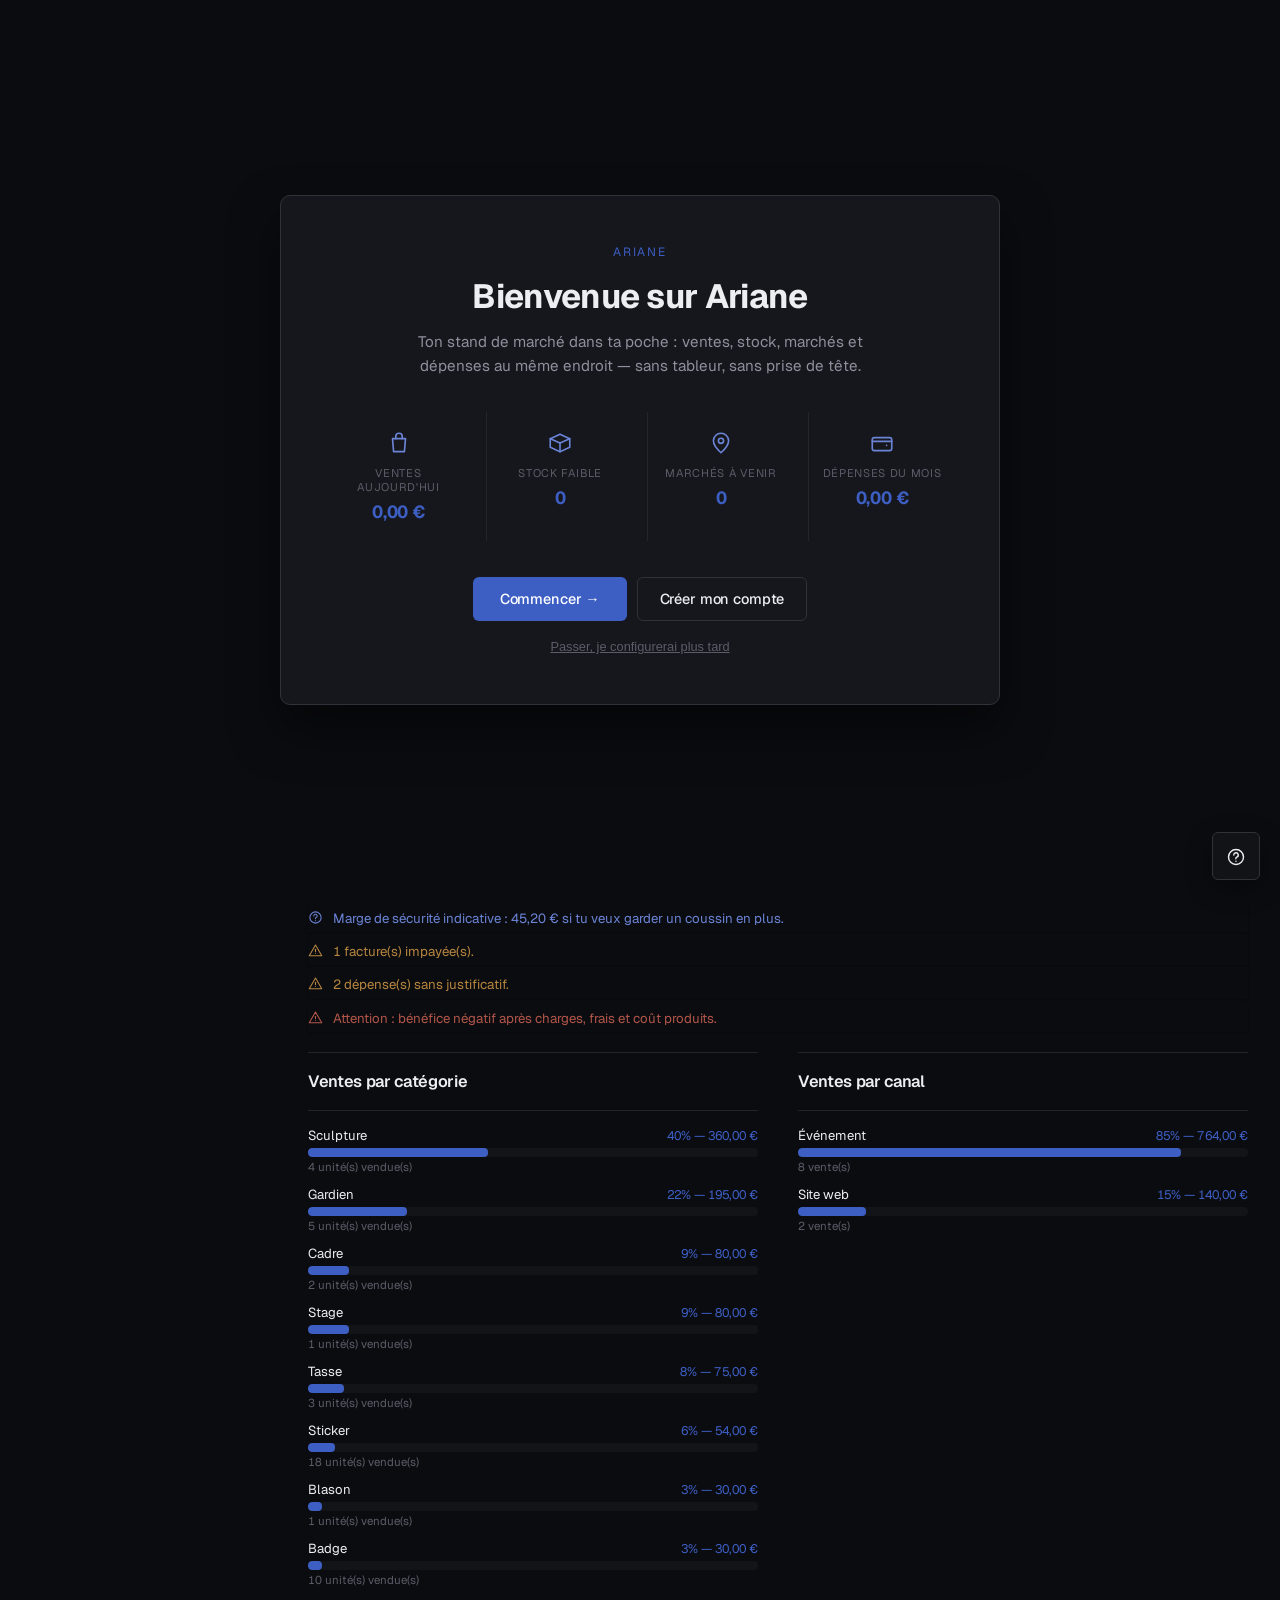
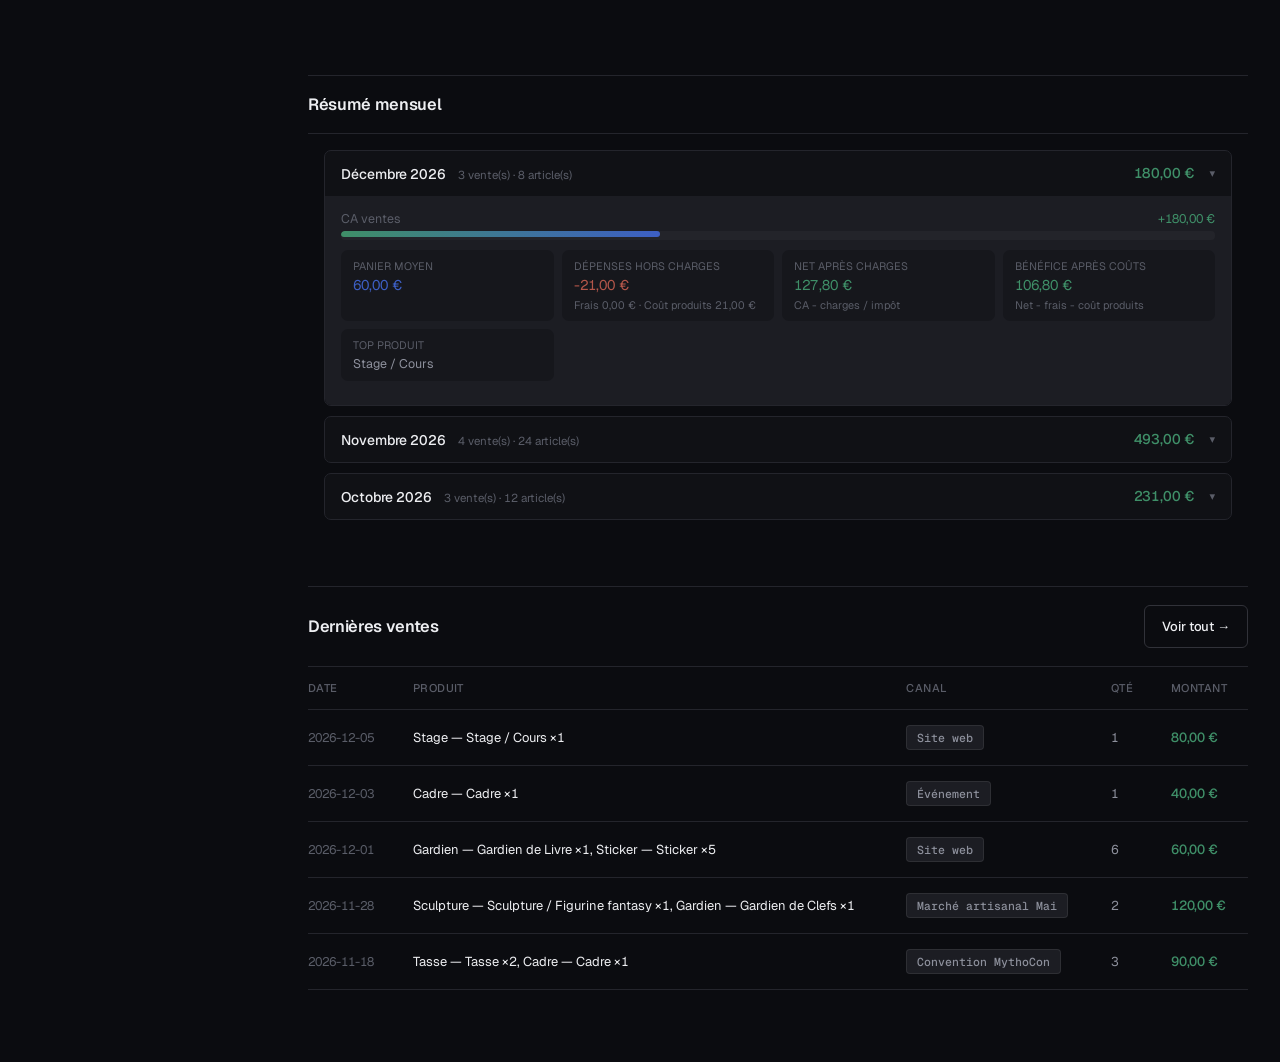
==== index.html @ 3d879577 "Pages légales + polices et Supabase hébergés sur le site (RGPD)" ====
<!DOCTYPE html>
<html lang="fr">
<head>
<meta charset="UTF-8">
<meta name="viewport" content="width=device-width, initial-scale=1.0">
<title>Ariane — Compta & Ventes</title>
<link href="fonts/fonts.css" rel="stylesheet">
<style>
  :root {
    --bg: #0e0f13; --surface: #16171d; --surface2: #1e2028; --border: #2a2c36; --border2: #353845;
    --text: #e8eaf0; --text2: #8b8fa8; --text3: #555870;
    --accent: #4f8cff; --accent-dim: rgba(79,140,255,0.12);
    --accent2: #bfdbfe; --accent2-dim: rgba(191,219,254,0.1);
    --gold: #fbbf24; --gold-dim: rgba(251,191,36,0.12);
    --green: #34d399; --green-dim: rgba(52,211,153,0.12);
    --danger: #f87171; --danger-dim: rgba(248,113,113,0.12);
    --blue: #818cf8; --blue-dim: rgba(129,140,248,0.12);
    --radius: 14px; --radius-sm: 8px;
  }
  *, *::before, *::after { box-sizing: border-box; margin: 0; padding: 0; }
  html { font-size: 15px; }
  body { font-family: 'Geist', sans-serif; background: var(--bg); color: var(--text); min-height: 100vh; display: flex; overflow-x: hidden; }
  /* Sidebar */
  #sidebar { width: 230px; min-height: 100vh; background: var(--surface); border-right: 1px solid var(--border); display: flex; flex-direction: column; position: fixed; top: 0; left: 0; bottom: 0; z-index: 100; }
  .sidebar-logo {
  display: flex;
  flex-direction: column;
  gap: 10px;
  padding-top: 6px;
  padding-bottom: 6px;
}
  .logo-mark { font-family: 'Geist', sans-serif; font-weight: 700; font-size: 1.1rem; color: var(--accent); letter-spacing: -0.01em; display: flex; align-items: center; gap: 8px; }
  .logo-sub { font-size: 0.68rem; color: var(--text3); font-family: 'Geist', sans-serif; margin-top: 3px; }
  .sidebar-nav { padding: 12px 10px; flex: 1; }
  .nav-item { display: flex; align-items: center; gap: 10px; padding: 10px 12px; border-radius: var(--radius-sm); cursor: pointer; color: var(--text2); font-size: 0.87rem; font-weight: 400; transition: all 0.15s; margin-bottom: 2px; user-select: none; }
  .nav-item .nav-icon { font-size: 1rem; min-width: 20px; text-align: center; }
  .nav-item:hover { background: var(--surface2); color: var(--text); }
  .nav-item.active { background: var(--accent-dim); color: var(--accent); font-weight: 500; }
  .sidebar-footer { padding: 14px 10px; border-top: 1px solid var(--border); font-size: 0.7rem; color: var(--text3); font-family: 'Geist', sans-serif; text-align: center; line-height: 1.8; }
  /* Main */
  #main { margin-left: 230px; flex: 1; min-height: 100vh; display: flex; flex-direction: column; }
  .topbar { padding: 16px 28px; border-bottom: 1px solid var(--border); display: flex; align-items: center; justify-content: space-between; background: var(--surface); position: sticky; top: 0; z-index: 50; }
  .topbar-title { font-family: 'Geist', sans-serif; font-weight: 700; font-size: 1.1rem; letter-spacing: -0.01em; }
  .topbar-actions { display: flex; gap: 8px; align-items: center; }
  .btn { display: inline-flex; align-items: center; gap: 6px; padding: 8px 16px; border-radius: var(--radius-sm); font-family: 'Geist', sans-serif; font-size: 0.82rem; font-weight: 500; cursor: pointer; border: none; transition: all 0.15s; }
  .btn-primary { background: var(--accent); color: #1a0a2e; }
  .btn-primary:hover { background: var(--accent2); }
  .btn-secondary { background: var(--surface2); color: var(--text2); border: 1px solid var(--border); }
  .btn-secondary:hover { color: var(--text); border-color: var(--border2); }
  .btn-ghost { background: transparent; color: var(--text2); border: 1px solid var(--border); }
  .btn-ghost:hover { background: var(--surface2); color: var(--text); }
  .btn-danger { background: var(--danger-dim); color: var(--danger); border: 1px solid rgba(248,113,113,0.2); }
  .page-content { padding: 28px; flex: 1; }
  /* KPIs */
  .kpi-grid { display: grid; grid-template-columns: repeat(auto-fit, minmax(190px, 1fr)); gap: 14px; margin-bottom: 24px; }
  .kpi-card { background: var(--surface); border: 1px solid var(--border); border-radius: var(--radius); padding: 20px; position: relative; overflow: hidden; }
  .kpi-card::before { content: ''; position: absolute; top: 0; left: 0; right: 0; height: 2px; }
  .kpi-card.purple::before { background: linear-gradient(90deg, var(--accent), transparent); }
  .kpi-card.gold::before { background: linear-gradient(90deg, var(--gold), transparent); }
  .kpi-card.green::before { background: linear-gradient(90deg, var(--green), transparent); }
  .kpi-card.red::before { background: linear-gradient(90deg, var(--danger), transparent); }
  .kpi-card.blue::before { background: linear-gradient(90deg, var(--blue), transparent); }
  .kpi-label { font-size: 0.72rem; color: var(--text3); text-transform: uppercase; letter-spacing: 0.08em; font-family: 'Geist', sans-serif; margin-bottom: 10px; }
  .kpi-value { font-family: 'Geist', sans-serif; font-weight: 700; font-size: 1.6rem; letter-spacing: -0.02em; line-height: 1; }
  .kpi-value.purple { color: var(--accent); } .kpi-value.gold { color: var(--gold); }
  .kpi-value.green { color: var(--green); } .kpi-value.red { color: var(--danger); } .kpi-value.blue { color: var(--blue); }
  .kpi-sub { font-size: 0.73rem; color: var(--text3); margin-top: 6px; }
  /* Alerts */
  .alert { display: flex; align-items: flex-start; gap: 10px; padding: 11px 15px; border-radius: var(--radius-sm); font-size: 0.83rem; margin-bottom: 6px; border-left: 3px solid; }
  .alert-warn { background: var(--gold-dim); border-color: var(--gold); color: var(--gold); }
  .alert-danger { background: var(--danger-dim); border-color: var(--danger); color: var(--danger); }
  .alert-success { background: var(--green-dim); border-color: var(--green); color: var(--green); }
  .alert-info { background: var(--blue-dim); border-color: var(--blue); color: var(--blue); }
  /* Cards */
  .section-card { background: var(--surface); border: 1px solid var(--border); border-radius: var(--radius); overflow: hidden; margin-bottom: 20px; }
  .section-header { padding: 15px 20px; border-bottom: 1px solid var(--border); display: flex; align-items: center; justify-content: space-between; }
  .section-title { font-family: 'Geist', sans-serif; font-weight: 600; font-size: 0.93rem; }
  /* Tables */
  table { width: 100%; border-collapse: collapse; }
  th { padding: 9px 14px; text-align: left; font-size: 0.7rem; font-family: 'Geist', sans-serif; font-weight: 500; color: var(--text3); text-transform: uppercase; letter-spacing: 0.08em; border-bottom: 1px solid var(--border); background: var(--surface2); }
  td { padding: 10px 14px; font-size: 0.83rem; border-bottom: 1px solid var(--border); color: var(--text2); vertical-align: middle; }
  tr:last-child td { border-bottom: none; }
  tr:hover td { background: rgba(255,255,255,0.015); }
  .tag { display: inline-block; padding: 2px 9px; border-radius: 20px; font-size: 0.7rem; font-weight: 500; font-family: 'Geist', sans-serif; }
  .tag-recette { background: var(--green-dim); color: var(--green); }
  .tag-depense { background: var(--danger-dim); color: var(--danger); }
  .tag-perso { background: rgba(255,255,255,0.06); color: var(--text3); }
  .tag-classer { background: var(--gold-dim); color: var(--gold); }
  .tag-payee { background: var(--green-dim); color: var(--green); }
  .tag-impayee { background: var(--gold-dim); color: var(--gold); }
  .tag-retard { background: var(--danger-dim); color: var(--danger); }
  .amount-pos { color: var(--green); font-family: 'Geist', sans-serif; font-weight: 500; }
  .amount-neg { color: var(--danger); font-family: 'Geist', sans-serif; font-weight: 500; }
  .amount-neutral { color: var(--text2); font-family: 'Geist', sans-serif; }
  /* Modal */
  .modal-overlay { display: none; position: fixed; inset: 0; z-index: 200; background: rgba(0,0,0,0.75); backdrop-filter: blur(4px); align-items: center; justify-content: center; }
  .modal-overlay.open { display: flex; }
  .modal { background: var(--surface); border: 1px solid var(--border2); border-radius: var(--radius); padding: 26px; width: 520px; max-width: 95vw; max-height: 92vh; overflow-y: auto; box-shadow: 0 24px 80px rgba(0,0,0,0.6); }
  .modal-title { font-family: 'Geist', sans-serif; font-weight: 700; font-size: 1.05rem; margin-bottom: 20px; }
  .form-row { margin-bottom: 13px; }
  .form-label { display: block; font-size: 0.75rem; color: var(--text3); font-family: 'Geist', sans-serif; text-transform: uppercase; letter-spacing: 0.06em; margin-bottom: 5px; }
  .form-input, .form-select, .form-textarea { width: 100%; background: var(--surface2); border: 1px solid var(--border); border-radius: var(--radius-sm); color: var(--text); padding: 9px 12px; font-family: 'Geist', sans-serif; font-size: 0.87rem; outline: none; transition: border-color 0.15s; }
  .form-input:focus, .form-select:focus, .form-textarea:focus { border-color: var(--accent); }
  .form-select option { background: var(--surface2); }
  .form-row-grid { display: grid; grid-template-columns: 1fr 1fr; gap: 12px; }
  .form-row-grid3 { display: grid; grid-template-columns: 1fr 1fr 1fr; gap: 10px; }
  .modal-actions { display: flex; gap: 10px; justify-content: flex-end; margin-top: 20px; }
  .toggle-row { display: flex; align-items: center; gap: 10px; }
  input[type="checkbox"] { width: 16px; height: 16px; accent-color: var(--accent); }
  .empty-state { padding: 40px; text-align: center; color: var(--text3); font-size: 0.87rem; }
  .empty-icon { font-size: 2rem; margin-bottom: 10px; opacity: 0.4; }
  input[type="range"] { width: 100%; accent-color: var(--accent); margin-top: 4px; }
  .range-display { font-family: 'Geist', sans-serif; font-size: 1.05rem; color: var(--accent); font-weight: 500; }
  .export-grid { display: grid; grid-template-columns: repeat(auto-fit, minmax(220px, 1fr)); gap: 14px; }
  .export-card { background: var(--surface); border: 1px solid var(--border); border-radius: var(--radius); padding: 22px; text-align: center; cursor: pointer; transition: all 0.2s; }
  .export-card:hover { border-color: var(--accent); background: var(--accent-dim); }
  .export-icon { font-size: 2rem; margin-bottom: 10px; }
  .export-title { font-family: 'Geist', sans-serif; font-weight: 700; font-size: 0.92rem; margin-bottom: 5px; }
  .export-desc { font-size: 0.78rem; color: var(--text3); line-height: 1.5; }
  ::-webkit-scrollbar { width: 6px; }
  ::-webkit-scrollbar-track { background: transparent; }
  ::-webkit-scrollbar-thumb { background: var(--border2); border-radius: 3px; }
  .action-btn { background: none; border: none; cursor: pointer; color: var(--text3); font-size: 0.83rem; padding: 6px; border-radius: 8px; transition: all 0.1s; display: inline-flex; align-items: center; justify-content: center; min-width: 30px; min-height: 30px; }
  .action-btn:hover { background: var(--surface2); color: var(--text); }
  /* Icônes SVG (sprite en haut du <body>) : traits fins, couleur héritée. */
  .icon { width: 18px; height: 18px; fill: none; stroke: currentColor; stroke-width: 1.7; stroke-linecap: round; stroke-linejoin: round; flex-shrink: 0; vertical-align: -4px; }
  .icon-sm { width: 15px; height: 15px; vertical-align: -3px; }
  .page { display: none; } .page.active { display: block; }
  .filter-bar { display: flex; gap: 8px; flex-wrap: wrap; margin-bottom: 16px; align-items: center; }
  .filter-bar .form-input, .filter-bar .form-select { width: auto; font-size: 0.81rem; padding: 7px 10px; }
  .badge { display: inline-flex; align-items: center; justify-content: center; width: 18px; height: 18px; background: var(--danger); color: white; border-radius: 50%; font-size: 0.63rem; font-weight: 500; font-family: 'Geist', sans-serif; margin-left: 5px; }
  /* Progress bar */
  .prog-bar-bg { background: var(--surface2); border-radius: 4px; height: 8px; overflow: hidden; }
  .prog-bar { height: 8px; border-radius: 4px; background: linear-gradient(90deg, var(--accent), var(--accent2)); transition: width 0.4s; }
  /* Stats grid */
  .stats-2col { display: grid; grid-template-columns: 1fr 1fr; gap: 16px; margin-bottom: 20px; }
  .stat-row { display: flex; justify-content: space-between; align-items: center; padding: 9px 0; border-bottom: 1px solid var(--border); }
  .stat-row:last-child { border-bottom: none; }
  .stat-label { font-size: 0.83rem; color: var(--text2); }
  .stat-val { font-family: 'Geist', sans-serif; font-size: 0.83rem; color: var(--accent); font-weight: 500; }
  /* Channel tag */
  .tag-evenement { background: rgba(79,140,255,0.15); color: var(--accent); }
  .tag-marche { background: rgba(79,140,255,0.15); color: var(--accent); }
  .tag-site { background: rgba(52,211,153,0.15); color: var(--green); }
  .tag-convention { background: rgba(251,191,36,0.15); color: var(--gold); }
  .tag-instagram { background: rgba(191,219,254,0.15); color: var(--accent2); }
  .tag-autre-canal { background: rgba(129,140,248,0.15); color: var(--blue); }
  /* Marché detail */
  .marche-card { background: var(--surface); border: 1px solid var(--border); border-radius: var(--radius); padding: 16px; margin-bottom: 12px; cursor: pointer; transition: border-color 0.15s; }
  .marche-card:hover { border-color: var(--accent); }
  .marche-header { display: flex; justify-content: space-between; align-items: center; margin-bottom: 8px; }
  .marche-name { font-family: 'Geist', sans-serif; font-weight: 600; font-size: 0.95rem; }
  .marche-meta { font-size: 0.75rem; color: var(--text3); font-family: 'Geist', sans-serif; }
  .drop-zone { border: 2px dashed var(--border2); border-radius: var(--radius); padding: 32px; text-align: center; color: var(--text3); cursor: pointer; transition: all 0.2s; }
  .drop-zone:hover { border-color: var(--accent); color: var(--accent); }
  .params-grid { display: grid; grid-template-columns: 1fr 1fr; gap: 18px; }
  .param-card { background: var(--surface); border: 1px solid var(--border); border-radius: var(--radius); padding: 18px; }
  .param-title { font-family: 'Geist', sans-serif; font-weight: 600; font-size: 0.88rem; margin-bottom: 13px; }
  .divider { font-family: 'Geist', sans-serif; font-weight: 700; font-size: 0.78rem; color: var(--text3); text-transform: uppercase; letter-spacing: 0.1em; padding: 10px 0 6px; border-bottom: 1px solid var(--border); margin-bottom: 12px; }
  /* Vente item in modal */
  .vente-item { display: grid; grid-template-columns: 1fr 1fr 72px 90px 28px; gap: 8px; align-items: center; margin-bottom: 8px; }
  /* Ligne issue d'un scan OCR dont le produit n'a pas été reconnu : reste
     visuellement signalée tant qu'un produit n'a pas été choisi à la main. */
  .vente-item-ocr-unmatched { border: 1px solid var(--gold-dim); border-radius: 10px; padding: 6px; margin-left: -6px; margin-right: -6px; }
  .vente-list { margin-bottom: 10px; }

  /* Stock */
  .tag-stock-ok { background: var(--green-dim); color: var(--green); }
  .tag-stock-bas { background: var(--gold-dim); color: var(--gold); }
  .tag-stock-rupture { background: var(--danger-dim); color: var(--danger); }
  .tag-stock-off { background: rgba(255,255,255,0.06); color: var(--text3); }
  .stock-low td { background: rgba(251,191,36,0.035); }
  .stock-zero td { background: rgba(248,113,113,0.045); }

/* =========================================================
   AMÉLIORATION 10X — esthétique + accessibilité + responsive
   Surcharge CSS uniquement : ne casse pas les fonctions JS.
   ========================================================= */

:root {
  --bg: #060a16;
  --surface: rgba(14, 20, 38, 0.94);
  --surface2: rgba(19, 27, 50, 0.96);
  --surface3: rgba(255,255,255,0.045);
  --border: rgba(255,255,255,0.09);
  --border2: rgba(255,255,255,0.17);
  --text: #f8fafc;
  --text2: #b7c0d4;
  --text3: #7f8aa3;
  --accent: #4f8cff;
  --accent-dim: rgba(79,140,255,0.16);
  --accent2: #60a5fa;
  --accent2-dim: rgba(96,165,250,0.12);
  --gold: #fbbf24;
  --gold-dim: rgba(251,191,36,0.13);
  --green: #10b981;
  --green-dim: rgba(16,185,129,0.14);
  --danger: #f43f5e;
  --danger-dim: rgba(244,63,94,0.14);
  --blue: #3b82f6;
  --blue-dim: rgba(59,130,246,0.14);
  --radius: 18px;
  --radius-sm: 12px;
}

*:focus-visible {
  outline: 3px solid rgba(79,140,255,.55);
  outline-offset: 2px;
}

html {
  font-size: 16px;
}

body {
  background:
    radial-gradient(circle at top left, rgba(79,140,255,.24), transparent 38%),
    radial-gradient(circle at 80% 5%, rgba(96,165,250,.14), transparent 30%),
    radial-gradient(circle at 45% 0%, rgba(59,130,246,.16), transparent 34%),
    linear-gradient(180deg, #060a16 0%, #0a1428 100%);
  color: var(--text);
  -webkit-font-smoothing: antialiased;
}

/* Sidebar */
#sidebar {
  width: 276px;
  background: rgba(8,14,28,.88);
  backdrop-filter: blur(22px);
  border-right: 1px solid var(--border);
  box-shadow: 20px 0 55px rgba(0,0,0,.25);
}

.sidebar-logo {
  padding: 26px 22px 20px;
}

.logo-mark {
  font-size: 1.35rem;
  color: var(--text);
  letter-spacing: -.035em;
}

.logo-sub {
  color: var(--text3);
  font-size: .74rem;
  line-height: 1.45;
}

.sidebar-nav {
  padding: 14px 12px;
}

.nav-item {
  min-height: 46px;
  padding: 12px 14px;
  margin-bottom: 6px;
  border-radius: 14px;
  border: 1px solid transparent;
  font-size: .92rem;
  color: #a8b2c8;
  transition: transform .15s ease, background .15s ease, border-color .15s ease, color .15s ease;
}

.nav-item:hover {
  transform: translateX(2px);
  background: rgba(255,255,255,.055);
  border-color: rgba(255,255,255,.07);
  color: var(--text);
}

.nav-item.active {
  position: relative;
  color: #e9d5ff;
  background:
    linear-gradient(90deg, rgba(79,140,255,.22), rgba(139,92,246,.08)),
    rgba(255,255,255,.035);
  border-color: rgba(79,140,255,.25);
  box-shadow: 0 8px 20px rgba(79,140,255,.14);
}

.nav-item.active::before {
  content: '';
  position: absolute;
  left: -10px;
  top: 50%;
  transform: translateY(-50%);
  width: 4px;
  height: 20px;
  border-radius: 4px;
  background: linear-gradient(180deg, var(--accent), #8b5cf6);
  box-shadow: 0 0 12px rgba(79,140,255,.6);
}

.sidebar-footer {
  padding: 18px 16px;
  color: var(--text3);
  background: rgba(255,255,255,.018);
}

/* Main */
#main {
  margin-left: 276px;
}

.topbar {
  min-height: 78px;
  padding: 16px 32px;
  background: rgba(8,10,16,.76);
  backdrop-filter: blur(22px);
  border-bottom: 1px solid var(--border);
}

.topbar-title {
  font-size: 1.34rem;
  letter-spacing: -.035em;
  line-height: 1.1;
}

.topbar-actions {
  gap: 10px;
}

/* Boutons */
.btn {
  min-height: 43px;
  padding: 10px 17px;
  border-radius: 13px;
  font-weight: 700;
  letter-spacing: -.01em;
  box-shadow: 0 12px 28px rgba(0,0,0,.16);
}

.btn-primary {
  background: linear-gradient(135deg, #93c5fd 0%, #4f8cff 45%, #60a5fa 100%);
  color: #12091e;
  border: 1px solid rgba(255,255,255,.24);
}

.btn-primary {
  box-shadow: 0 12px 28px rgba(79,140,255,.24), inset 0 1px 0 rgba(255,255,255,.35);
}

.btn-primary:hover {
  transform: translateY(-1px);
  box-shadow: 0 18px 40px rgba(79,140,255,.34), inset 0 1px 0 rgba(255,255,255,.4);
}

.btn-secondary, .btn-ghost {
  background: rgba(255,255,255,.055);
  color: var(--text);
  border: 1px solid var(--border);
}

.btn-secondary:hover, .btn-ghost:hover {
  background: rgba(255,255,255,.085);
  border-color: var(--border2);
}

/* Layout */
.page-content {
  padding: 32px;
  max-width: 1520px;
  width: 100%;
  margin: 0 auto;
}

/* Hero dashboard ajouté */
.dashboard-hero {
  display: grid;
  grid-template-columns: minmax(0,1.45fr) minmax(320px,.85fr);
  gap: 18px;
  margin-bottom: 22px;
}

.hero-panel {
  position: relative;
  overflow: hidden;
  padding: 28px;
  border-radius: 24px;
  border: 1px solid rgba(79,140,255,.22);
  background:
    radial-gradient(circle at 0% 0%, rgba(79,140,255,.28), transparent 36%),
    radial-gradient(circle at 85% 15%, rgba(249,115,22,.12), transparent 28%),
    linear-gradient(135deg, rgba(24,26,42,.94), rgba(13,16,26,.92));
  box-shadow: 0 18px 55px rgba(0,0,0,.24);
}

.hero-kicker {
  color: #93c5fd;
  font-family: 'Geist', sans-serif;
  text-transform: uppercase;
  letter-spacing: .12em;
  font-size: .72rem;
  margin-bottom: 11px;
}

.hero-title {
  font-family: 'Geist', sans-serif;
  font-size: clamp(1.45rem, 2vw, 2.2rem);
  line-height: 1.15;
  font-weight: 700;
  letter-spacing: -.02em;
  margin-bottom: 12px;
}

.hero-text {
  color: var(--text2);
  line-height: 1.65;
  max-width: 70ch;
  font-size: .94rem;
}

.hero-actions {
  display: flex;
  gap: 10px;
  flex-wrap: wrap;
  margin-top: 20px;
}

.hero-mini-grid {
  display: grid;
  grid-template-columns: repeat(3,minmax(0,1fr));
  gap: 10px;
  margin-top: 20px;
}

.hero-mini-card,
.hero-side-item {
  background: rgba(255,255,255,.055);
  border: 1px solid rgba(255,255,255,.08);
  border-radius: 16px;
  padding: 14px;
}

.hero-mini-label {
  font-family: 'Geist', sans-serif;
  text-transform: uppercase;
  letter-spacing: .08em;
  color: var(--text3);
  font-size: .66rem;
  margin-bottom: 6px;
}

.hero-mini-value {
  font-family: 'Geist', sans-serif;
  font-weight: 700;
  font-size: 1.15rem;
}

.hero-side-list {
  display: grid;
  gap: 12px;
}

.hero-side-item strong {
  display: block;
  font-size: .9rem;
  margin-bottom: 6px;
}

.hero-side-item span {
  color: var(--text2);
  line-height: 1.55;
  font-size: .84rem;
}

/* Cartes */
.kpi-grid {
  grid-template-columns: repeat(auto-fit, minmax(230px, 1fr));
  gap: 16px;
  margin-bottom: 24px;
}

.kpi-card,
.section-card,
.param-card,
.export-card,
.marche-card {
  background: linear-gradient(180deg, rgba(21,24,36,.94), rgba(16,18,28,.94));
  border: 1px solid var(--border);
  border-radius: 20px;
  box-shadow: 0 14px 32px rgba(0,0,0,.18);
}

.kpi-card {
  padding: 22px;
  background: linear-gradient(165deg, rgba(255,255,255,.05), rgba(255,255,255,0) 40%), linear-gradient(180deg, rgba(26,29,42,.98), rgba(17,19,29,.98));
  border-color: rgba(255,255,255,.09);
  box-shadow: inset 0 1px 0 rgba(255,255,255,.05), 0 16px 40px rgba(0,0,0,.32);
  transition: transform .18s ease, border-color .18s ease, box-shadow .18s ease;
}

.kpi-card:hover {
  transform: translateY(-3px);
  border-color: rgba(255,255,255,.16);
  box-shadow: inset 0 1px 0 rgba(255,255,255,.07), 0 24px 56px rgba(0,0,0,.4);
}

.kpi-card::before {
  height: 4px;
}

.kpi-label {
  font-family: 'Geist', sans-serif;
  color: var(--text3);
  letter-spacing: .1em;
  font-size: .72rem;
}

.kpi-value {
  font-size: clamp(1.55rem, 2vw, 2rem);
  letter-spacing: -.035em;
}

.kpi-sub {
  color: var(--text3);
  line-height: 1.45;
}

.section-card {
  margin-bottom: 22px;
  overflow: hidden;
  background: linear-gradient(180deg, rgba(26,29,42,.96), rgba(17,19,29,.96));
  border-color: rgba(255,255,255,.08);
  box-shadow: inset 0 1px 0 rgba(255,255,255,.04), 0 16px 40px rgba(0,0,0,.3);
  transition: box-shadow .18s ease, border-color .18s ease, transform .18s ease;
}
.section-card:hover {
  border-color: rgba(255,255,255,.14);
  box-shadow: inset 0 1px 0 rgba(255,255,255,.06), 0 22px 50px rgba(0,0,0,.36);
}

.section-header {
  padding: 18px 22px;
  background: rgba(255,255,255,.02);
  gap: 14px;
  flex-wrap: wrap;
}

.section-title {
  font-size: 1.02rem;
  letter-spacing: -.018em;
}

.stats-2col {
  gap: 18px;
}

/* Formulaires */
.filter-bar {
  padding: 14px;
  background: rgba(255,255,255,.035);
  border: 1px solid var(--border);
  border-radius: 18px;
  margin-bottom: 18px;
  gap: 10px;
}

.form-input, .form-select, .form-textarea {
  min-height: 44px;
  border-radius: 13px;
  background: rgba(255,255,255,.055);
  border-color: var(--border);
  color: var(--text);
}

.form-input:focus, .form-select:focus, .form-textarea:focus {
  box-shadow: 0 0 0 4px rgba(79,140,255,.12);
  border-color: rgba(79,140,255,.55);
}

.form-label {
  color: var(--text3);
  letter-spacing: .085em;
}

/* Tables */
.table-scroll {
  overflow-x: auto;
  width: 100%;
  -webkit-overflow-scrolling: touch;
}

.table-scroll table {
  min-width: 860px;
}

table {
  border-collapse: separate;
  border-spacing: 0;
}

th {
  padding: 14px 18px;
  color: var(--text3);
  background: rgba(255,255,255,.025);
  border-bottom: 1px solid var(--border);
}

td {
  padding: 15px 18px;
  border-bottom: 1px solid rgba(255,255,255,.055);
}

tbody tr:hover td {
  background: rgba(255,255,255,.026);
}

.tag {
  padding: 4px 10px;
  font-size: .68rem;
  border: 1px solid rgba(255,255,255,.08);
}

/* Alertes */
.alert {
  border-left: 0;
  border: 1px solid rgba(255,255,255,.08);
  border-radius: 15px;
  padding: 13px 16px;
  line-height: 1.45;
  align-items: flex-start;
}

.alert-info { color: #bfdbfe; }
.alert-warn { color: #fde68a; }
.alert-danger { color: #fecdd3; }
.alert-success { color: #bbf7d0; }

/* Modal */
.modal-overlay {
  backdrop-filter: blur(10px);
}

.modal {
  border-radius: 24px;
  background: linear-gradient(180deg, rgba(24,27,39,.99), rgba(16,18,28,.99));
  border: 1px solid var(--border2);
  box-shadow: 0 35px 100px rgba(0,0,0,.55);
}

.modal-title {
  font-size: 1.15rem;
  letter-spacing: -.02em;
}

/* Exports / événements */
.export-grid {
  gap: 16px;
}

.export-card {
  padding: 26px;
  text-align: left;
  transition: transform .18s ease, border-color .18s ease, background .18s ease;
}

.export-card:hover,
.marche-card:hover {
  transform: translateY(-3px);
  border-color: rgba(79,140,255,.35);
}

.export-icon {
  width: 48px;
  height: 48px;
  display: grid;
  place-items: center;
  border-radius: 16px;
  background: rgba(79,140,255,.14);
  margin-bottom: 14px;
}

.prog-bar-bg {
  height: 9px;
  background: rgba(255,255,255,.07);
}

.prog-bar {
  height: 9px;
  background: linear-gradient(90deg, #4f8cff, #60a5fa);
}

/* Overlay menu mobile */
#sidebar-overlay {
  display: none;
  position: fixed;
  inset: 0;
  z-index: 95;
  background: rgba(2,6,14,.64);
  backdrop-filter: blur(3px);
}

body.sidebar-open #sidebar-overlay {
  display: block;
}

/* Mobile */
@media (max-width: 1180px) {
  .dashboard-hero {
    grid-template-columns: 1fr;
  }
}

@media (max-width: 1024px) {
  #sidebar {
    transform: translateX(-100%);
    transition: transform .24s ease;
    z-index: 110;
  }

  body.sidebar-open #sidebar {
    transform: translateX(0);
  }

  #main {
    margin-left: 0;
  }

  .mobile-menu-btn {
    display: inline-grid;
    place-items: center;
  }

  .page-content {
    padding: 22px 16px 30px;
  }

  .stats-2col,
  .params-grid {
    grid-template-columns: 1fr;
  }
}

@media (max-width: 760px) {
  .topbar {
    padding: 14px 16px;
    align-items: flex-start;
    gap: 12px;
  }

  .topbar-actions {
    justify-content: flex-end;
  }

  .topbar-title {
    font-size: 1.12rem;
  }

  .dashboard-hero {
    gap: 14px;
  }

  .hero-panel {
    padding: 20px;
  }

  .hero-actions .btn {
    width: 100%;
  }

  .hero-mini-grid {
    grid-template-columns: 1fr;
  }

  .kpi-grid {
    grid-template-columns: 1fr;
  }

  .form-row-grid,
  .form-row-grid3 {
    grid-template-columns: 1fr;
  }

  .filter-bar .form-input,
  .filter-bar .form-select {
    width: 100%;
  }

  .section-header {
    align-items: flex-start;
  }
}


/* =========================================================
   CORRECTION PRÉCISE — titre + chiffres + alignement
   Objectif : garder le titre visible et uniformiser les KPI.
   ========================================================= */

/* Titre du hero : pas étiré, pas coupé */
.hero-panel {
  overflow: visible !important;
}

.hero-title {
  font-family: 'Geist', sans-serif !important;
  font-weight: 700 !important;
  font-size: 2.15rem !important;
  line-height: 1.22 !important;
  letter-spacing: -0.045em !important;
  max-width: 760px !important;
  width: 100% !important;
  padding-bottom: 0.18em !important;
  margin-bottom: 12px !important;
  overflow: visible !important;
  text-wrap: balance;
}

/* Texte sous le titre */
.hero-text {
  max-width: 720px !important;
  line-height: 1.65 !important;
}

/* Cartes KPI : hauteur + alignement homogènes */
.kpi-grid {
  grid-template-columns: repeat(auto-fit, minmax(218px, 1fr)) !important;
  align-items: stretch !important;
}

.kpi-card {
  min-width: 0 !important;
  min-height: 124px !important;
  display: flex !important;
  flex-direction: column !important;
  justify-content: space-between !important;
}

/* Tous les chiffres principaux ont exactement la même taille */
.kpi-card .kpi-value,
.kpi-value.purple,
.kpi-value.gold,
.kpi-value.green,
.kpi-value.red,
.kpi-value.blue {
  font-family: 'Geist', sans-serif !important;
  font-size: 1.82rem !important;
  line-height: 1.08 !important;
  font-weight: 500 !important;
  letter-spacing: -0.01em !important;
  white-space: nowrap !important;
  font-variant-numeric: tabular-nums !important;
  font-feature-settings: "tnum" 1, "lnum" 1 !important;
  max-width: 100% !important;
  overflow: visible !important;
}

/* Les petits chiffres du hero aussi restent réguliers */
.hero-mini-value {
  font-family: 'Geist', sans-serif !important;
  font-size: 1.16rem !important;
  line-height: 1.1 !important;
  font-weight: 500 !important;
  letter-spacing: -0.01em !important;
  white-space: nowrap !important;
  font-variant-numeric: tabular-nums !important;
}

/* Libellés plus propres */
.kpi-label {
  min-height: 1.1rem !important;
  line-height: 1.15 !important;
}

.kpi-sub {
  min-height: 2.2em !important;
  line-height: 1.35 !important;
}

/* Responsive propre */
@media (max-width: 1250px) {
  .hero-title {
    font-size: 1.95rem !important;
    max-width: 680px !important;
  }

  .kpi-card .kpi-value,
  .kpi-value.purple,
  .kpi-value.gold,
  .kpi-value.green,
  .kpi-value.red,
  .kpi-value.blue {
    font-size: 1.66rem !important;
  }
}

@media (max-width: 900px) {
  .hero-title {
    font-size: 1.65rem !important;
    line-height: 1.22 !important;
    max-width: 100% !important;
  }

  .kpi-card .kpi-value,
  .kpi-value.purple,
  .kpi-value.gold,
  .kpi-value.green,
  .kpi-value.red,
  .kpi-value.blue {
    font-size: 1.52rem !important;
  }

  .kpi-sub {
    min-height: auto !important;
  }
}

@media (max-width: 520px) {
  .hero-title {
    font-size: 1.38rem !important;
    letter-spacing: -0.025em !important;
  }

  .kpi-card .kpi-value,
  .kpi-value.purple,
  .kpi-value.gold,
  .kpi-value.green,
  .kpi-value.red,
  .kpi-value.blue,
  .hero-mini-value {
    white-space: normal !important;
    font-size: 1.38rem !important;
  }
}


/* =========================================================
   FIX FINAL : HERO PLEINE LARGEUR, PLUS AUCUNE ZONE ABSENTE
   ========================================================= */

#page-dashboard .page-content {
  max-width: none !important;
  width: 100% !important;
}

#dashboard-hero {
  width: 100% !important;
  margin-bottom: 24px !important;
}

/* On neutralise l'ancienne grille du hero */
#dashboard-hero .dashboard-hero,
#dashboard-hero .hero-panel,
#dashboard-hero .hero-side-list {
  display: none !important;
}

/* Nouveau bloc haut unique */
.hero-full {
  width: 100% !important;
  min-height: 0 !important;
  display: grid !important;
  grid-template-columns: minmax(0, 1.35fr) minmax(320px, .75fr) !important;
  grid-template-rows: 1fr !important;
  gap: 18px !important;
  padding: 28px !important;
  border-radius: 28px !important;
  border: 1px solid rgba(79,140,255,.22) !important;
  background:
    radial-gradient(circle at 0% 0%, rgba(79,140,255,.22), transparent 36%),
    radial-gradient(circle at 100% 0%, rgba(249,115,22,.12), transparent 28%),
    linear-gradient(135deg, rgba(20,22,36,.96), rgba(10,12,21,.98)) !important;
  box-shadow: 0 24px 70px rgba(0,0,0,.28) !important;
}

.hero-full-left {
  min-width: 0 !important;
  display: flex !important;
  flex-direction: column !important;
  justify-content: center !important;
  align-items: flex-start !important;
}

.hero-full-right {
  min-width: 0 !important;
  display: grid !important;
  grid-template-rows: repeat(3, 1fr) !important;
  gap: 12px !important;
}

.hero-full-bottom {
  grid-column: 1 / -1 !important;
  display: grid !important;
  grid-template-columns: repeat(3, minmax(0, 1fr)) !important;
  gap: 12px !important;
}

.hero-full .hero-title {
  display: block !important;
  max-width: 820px !important;
  width: 100% !important;
  font-family: 'Geist', sans-serif !important;
  font-size: 2.15rem !important;
  line-height: 1.22 !important;
  font-weight: 700 !important;
  letter-spacing: -0.04em !important;
  padding-bottom: .18em !important;
  margin: 0 0 12px 0 !important;
  overflow: visible !important;
}

.hero-full .hero-text {
  max-width: 780px !important;
  color: var(--text2) !important;
  line-height: 1.65 !important;
  margin: 0 !important;
}

.hero-full .hero-actions {
  margin-top: 22px !important;
}

.hero-full .hero-side-item {
  min-height: 0 !important;
  display: flex !important;
  flex-direction: column !important;
  justify-content: center !important;
  padding: 18px !important;
  border-radius: 18px !important;
  background: rgba(255,255,255,.055) !important;
  border: 1px solid rgba(255,255,255,.09) !important;
}

.hero-full .hero-side-item strong {
  margin-bottom: 6px !important;
}

.hero-full .hero-side-item span {
  color: var(--text2) !important;
  line-height: 1.45 !important;
}

.hero-full .hero-mini-card {
  padding: 16px 18px !important;
  min-width: 0 !important;
  border-radius: 18px !important;
  background: rgba(255,255,255,.055) !important;
  border: 1px solid rgba(255,255,255,.09) !important;
}

.hero-full .hero-mini-value {
  font-family: 'Geist', sans-serif !important;
  font-size: 1.3rem !important;
  line-height: 1.1 !important;
  font-weight: 500 !important;
  letter-spacing: -0.01em !important;
  white-space: nowrap !important;
  font-variant-numeric: tabular-nums !important;
}

@media (max-width: 1100px) {
  .hero-full {
    grid-template-columns: 1fr !important;
    grid-template-rows: auto !important;
    min-height: auto !important;
  }

  .hero-full-bottom {
    grid-column: auto !important;
  }
}

@media (max-width: 680px) {
  .hero-full {
    padding: 20px !important;
  }

  .hero-full .hero-title {
    font-size: 1.45rem !important;
    line-height: 1.22 !important;
  }

  .hero-full-bottom {
    grid-template-columns: 1fr !important;
  }

  .hero-full .hero-actions .btn {
    width: 100% !important;
  }
}


/* =========================================================
   MODULE CALENDRIER
   ========================================================= */
.calendar-grid {
  display: grid;
  grid-template-columns: minmax(0, 1.4fr) minmax(280px, .6fr);
  gap: 18px;
  align-items: start;
}

.calendar-item {
  display: grid;
  grid-template-columns: 92px 1fr auto;
  gap: 14px;
  align-items: center;
  padding: 14px 16px;
  border-radius: 16px;
  border: 1px solid rgba(255,255,255,.08);
  background: rgba(255,255,255,.04);
  margin-bottom: 10px;
}

.calendar-item.done {
  opacity: .5;
}

.calendar-date {
  font-family: 'Geist', sans-serif;
  font-size: .78rem;
  color: var(--accent);
}

.calendar-main strong {
  display: block;
  margin-bottom: 4px;
}

.calendar-main span {
  color: var(--text3);
  font-size: .82rem;
  line-height: 1.45;
}

.calendar-actions {
  display: flex;
  gap: 6px;
  flex-wrap: wrap;
  justify-content: flex-end;
}

.cal-type {
  display: inline-flex;
  width: fit-content;
  padding: 3px 9px;
  border-radius: 999px;
  font-family: 'Geist', sans-serif;
  font-size: .68rem;
  margin-bottom: 5px;
  background: rgba(79,140,255,.15);
  color: #e9d5ff;
}

.cal-type-marche { background: rgba(79,140,255,.16); color:#e9d5ff; }
.cal-type-facture { background: rgba(251,191,36,.14); color:#fde68a; }
.cal-type-fiscal { background: rgba(244,63,94,.14); color:#fecdd3; }
.cal-type-stock { background: rgba(59,130,246,.14); color:#bfdbfe; }
.cal-type-production { background: rgba(16,185,129,.14); color:#bbf7d0; }
.cal-type-checklist { background: rgba(96,165,250,.14); color:#ddd6fe; }

@media (max-width: 1000px) {
  .calendar-grid {
    grid-template-columns: 1fr;
  }

  .calendar-item {
    grid-template-columns: 1fr;
  }

  .calendar-actions {
    justify-content: flex-start;
  }
}


/* =========================================================
   TYPES CALENDRIER 100% PERSONNALISABLES
   ========================================================= */
.cal-type {
  gap: 5px;
  align-items: center;
}

.cal-type-dot {
  width: 8px;
  height: 8px;
  display: inline-block;
  border-radius: 99px;
  background: currentColor;
}

.calendar-type-row {
  display: grid;
  grid-template-columns: 44px 1fr 46px auto;
  gap: 8px;
  align-items: center;
  padding: 10px;
  margin-bottom: 8px;
  border-radius: 14px;
  border: 1px solid rgba(255,255,255,.08);
  background: rgba(255,255,255,.035);
}

.calendar-type-row .form-input {
  min-height: 38px;
  padding: 8px 10px;
}

.calendar-type-preview {
  display: inline-flex;
  align-items: center;
  gap: 7px;
  width: fit-content;
  padding: 5px 10px;
  border-radius: 999px;
  font-family: 'Geist', sans-serif;
  font-size: .7rem;
  margin-bottom: 10px;
  border: 1px solid rgba(255,255,255,.1);
}

@media (max-width: 560px) {
  .calendar-type-row {
    grid-template-columns: 1fr;
  }
}


/* =========================================================
   DASHBOARD — PROCHAIN ÉLÉMENT DU CALENDRIER
   ========================================================= */
.hero-full-right {
  grid-template-rows: repeat(4, 1fr) !important;
}

.hero-side-meta {
  display: inline-block;
  margin-top: 4px;
  margin-bottom: 6px;
  font-family: 'Geist', sans-serif;
  font-size: .72rem;
  color: var(--accent);
}

.hero-side-cta {
  margin-top: 10px;
}

.hero-side-cta .btn {
  min-height: 34px;
  padding: 8px 12px;
  font-size: .78rem;
}

@media (max-width: 1100px) {
  .hero-full-right {
    grid-template-rows: auto !important;
  }
}


/* =========================================================
   BRANDING ARIANE
   ========================================================= */
.logo-image-mark {
  display: block !important;
  width: 100%;
  max-width: 480px;
}

.brand-logo-img {
  display: block;
  width: 100%;
  max-width: 480px;
  height: auto;
  background: transparent;
  border-radius: 0;
  padding: 0;
  box-shadow: none;
}

.sidebar-logo {
  display: flex;
  flex-direction: column;
  gap: 8px;
}


/* =========================================================
   FIX RÉEL LOGO : IMAGE RECADRÉE + AFFICHAGE GRAND
   ========================================================= */
.sidebar-logo {
  padding: 14px 8px 12px !important;
  align-items: center !important;
  overflow: visible !important;
}

.logo-image-mark {
  width: 100% !important;
  max-width: none !important;
  overflow: visible !important;
  display: flex !important;
  justify-content: center !important;
}

.brand-logo-img {
  display: block !important;
  width: 250px !important;
  max-width: none !important;
  height: auto !important;
  background: transparent !important;
  border-radius: 0 !important;
  padding: 0 !important;
  box-shadow: none !important;
}

.logo-sub {
  text-align: center !important;
}

@media (max-width: 1024px) {
  .brand-logo-img {
    width: 250px !important;
  }
}


/* =========================================================
   LOGO TRANSPARENT DIRECTEMENT SUR LE HTML
   ========================================================= */
.logo-image-mark,
.brand-logo-img {
  background: transparent !important;
  box-shadow: none !important;
  border: none !important;
}

.brand-logo-img {
  mix-blend-mode: normal;
}


/* =========================================================
   LOGO FINAL NON TRANSPARENT
   ========================================================= */
.logo-image-mark,
.brand-logo-img {
  background: transparent !important;
  box-shadow: none !important;
  border: none !important;
}

.brand-logo-img {
  display: block !important;
  width: 250px !important;
  max-width: none !important;
  height: auto !important;
  border-radius: 0 !important;
  padding: 0 !important;
}


/* =========================================================
   LOGO NOIR — PLUS GRAND COMME AVANT
   ========================================================= */
.sidebar-logo {
  padding: 14px 8px 12px !important;
  align-items: center !important;
  overflow: visible !important;
}

.logo-image-mark {
  width: 100% !important;
  max-width: none !important;
  overflow: visible !important;
  display: flex !important;
  justify-content: center !important;
}

.brand-logo-img {
  display: block !important;
  width: 250px !important;
  max-width: none !important;
  height: auto !important;
  background: transparent !important;
  border-radius: 0 !important;
  padding: 0 !important;
  box-shadow: none !important;
  border: none !important;
}

.logo-sub {
  text-align: center !important;
}

@media (max-width: 1024px) {
  .brand-logo-img {
    width: 250px !important;
  }
}


/* =========================================================
   SITE BUILDER — CONSTRUCTEUR DE SITE LOCAL
   ========================================================= */
.builder-layout{display:grid;grid-template-columns:260px minmax(0,1fr)310px;gap:18px;align-items:start}.builder-toolbar,.builder-properties{position:sticky;top:96px}.builder-tool-grid{padding:16px;display:grid;gap:10px}.builder-tool-grid .btn{justify-content:flex-start}.builder-divider{font-family:'Geist',sans-serif;color:var(--text3);text-transform:uppercase;letter-spacing:.1em;font-size:.72rem;padding:14px 18px 6px;border-top:1px solid var(--border)}
.builder-details summary{list-style:none}.builder-details summary::-webkit-details-marker{display:none}.builder-details summary::before{content:'▸ ';font-size:.7rem}.builder-details[open] summary::before{content:'▾ '}.builder-toolbar .form-row,.builder-toolbar .form-row-grid{padding-left:16px;padding-right:16px}.builder-canvas-wrap{min-width:0;background:rgba(255,255,255,.035);border:1px solid var(--border);border-radius:22px;overflow:hidden;box-shadow:0 18px 50px rgba(0,0,0,.22)}.builder-canvas-top{height:48px;padding:0 16px;display:flex;align-items:center;justify-content:space-between;gap:12px;border-bottom:1px solid var(--border);color:var(--text3);font-size:.82rem}.site-builder-canvas{position:relative;width:100%;min-height:720px;overflow:hidden;background:linear-gradient(rgba(255,255,255,.045) 1px,transparent 1px),linear-gradient(90deg,rgba(255,255,255,.045) 1px,transparent 1px),#10131d;background-size:28px 28px}.builder-element{position:absolute;cursor:move;user-select:none;border:1px solid transparent;min-width:40px;min-height:30px;display:flex;align-items:center;justify-content:center;text-align:center;transition:box-shadow .12s ease,border-color .12s ease;box-sizing:border-box;overflow:hidden}.builder-element:hover{border-color:rgba(79,140,255,.45);box-shadow:0 0 0 3px rgba(79,140,255,.1)}.builder-element.selected{border-color:#4f8cff!important;box-shadow:0 0 0 4px rgba(79,140,255,.16)}.builder-element-title{font-weight:700;line-height:1.05}.builder-element-text{justify-content:flex-start;text-align:left;line-height:1.45}.builder-element-button{font-weight:700}.builder-element-image img{width:100%;height:100%;object-fit:cover;border-radius:inherit;pointer-events:none}.builder-element-dropdown select{width:100%;height:100%;border:0;border-radius:inherit;padding:0 12px;background:transparent;color:inherit;font:inherit;pointer-events:none}.builder-element-card,.builder-element-section{align-items:flex-start;justify-content:flex-start;text-align:left;padding:16px;line-height:1.45}.builder-resize-handle{position:absolute;right:-5px;bottom:-5px;width:13px;height:13px;border-radius:99px;background:#4f8cff;cursor:nwse-resize;display:none}.builder-element.selected .builder-resize-handle{display:block}@media(max-width:1280px){.builder-layout{grid-template-columns:240px minmax(0,1fr)}.builder-properties{grid-column:1/-1;position:static}}@media(max-width:900px){.builder-layout{grid-template-columns:1fr}.builder-toolbar{position:static}.site-builder-canvas{min-height:620px}}


/* =========================================================
   SITE BUILDER — MULTI-PAGES
   ========================================================= */
.builder-pages-panel {
  padding: 0 16px 16px;
}

.builder-page-row {
  display: grid;
  grid-template-columns: 1fr auto;
  gap: 8px;
  align-items: center;
  padding: 10px;
  margin-bottom: 8px;
  border: 1px solid rgba(255,255,255,.08);
  background: rgba(255,255,255,.035);
  border-radius: 14px;
  cursor: pointer;
}

.builder-page-row.active {
  border-color: rgba(79,140,255,.45);
  background: rgba(79,140,255,.13);
}

.builder-page-name {
  font-weight: 700;
  font-size: .86rem;
  color: var(--text);
}

.builder-page-link {
  margin-top: 4px;
  font-family: 'Geist', sans-serif;
  font-size: .7rem;
  color: var(--accent);
  word-break: break-all;
}

.builder-page-actions {
  display: flex;
  gap: 4px;
}

.builder-page-actions .action-btn {
  font-size: .75rem;
}

.builder-page-edit {
  display: grid;
  gap: 8px;
  padding: 12px 16px 16px;
  border-top: 1px solid var(--border);
}

.builder-page-edit-title {
  font-family: 'Geist', sans-serif;
  color: var(--text3);
  text-transform: uppercase;
  letter-spacing: .08em;
  font-size: .72rem;
}

.builder-link-helper {
  padding: 10px 12px;
  border-radius: 12px;
  background: rgba(79,140,255,.12);
  border: 1px solid rgba(79,140,255,.2);
  color: var(--text2);
  font-size: .78rem;
  line-height: 1.45;
}


/* =========================================================
   SITE BUILDER — FOND TRANSPARENT POUR LES ÉLÉMENTS
   ========================================================= */
.transparent-bg-active {
  border-color: rgba(79,140,255,.7) !important;
  box-shadow: 0 0 0 4px rgba(79,140,255,.13) !important;
}


/* =========================================================
   SITE BUILDER — FOND TRANSPARENT FONCTIONNEL
   ========================================================= */
.builder-element[data-bg-transparent="1"] {
  background: transparent !important;
}

#builder-prop-bg[disabled] {
  opacity: .45;
  cursor: not-allowed;
}


/* =========================================================
   SITE BUILDER — FORMES + CALQUES
   ========================================================= */
.builder-layer-controls {
  display: grid;
  grid-template-columns: 1fr 1fr;
  gap: 8px;
  margin-bottom: 12px;
}

.builder-layer-controls .btn {
  min-height: 38px;
  padding: 8px 10px;
  font-size: .78rem;
}

.builder-element-shape-rect,
.builder-element-shape-circle,
.builder-element-shape-line,
.builder-element-shape-pill {
  padding: 0 !important;
}

.builder-element-shape-circle {
  border-radius: 999px !important;
}

.builder-element-shape-line {
  min-height: 4px !important;
}

.builder-element-shape-line .builder-resize-handle {
  bottom: -7px;
}

.builder-element-shape-pill {
  border-radius: 999px !important;
}

.builder-element[data-type^="shape-"] {
  justify-content: center;
  align-items: center;
}

.builder-layer-badge {
  position: absolute;
  left: 6px;
  top: 6px;
  pointer-events: none;
  font-family: 'Geist', sans-serif;
  font-size: 10px;
  color: rgba(255,255,255,.65);
  background: rgba(0,0,0,.28);
  border-radius: 999px;
  padding: 2px 6px;
  display: none;
}

.builder-element.selected .builder-layer-badge {
  display: inline-flex;
}


/* =========================================================
   SITE BUILDER — DRAG FINAL ROBUSTE
   ========================================================= */
.site-builder-canvas,
.builder-element,
.builder-element * {
  touch-action: none;
}

.builder-element {
  pointer-events: auto !important;
}

.builder-element-image img,
.builder-element-dropdown select {
  pointer-events: none !important;
}

.builder-element.dragging {
  opacity: .92;
  box-shadow: 0 0 0 4px rgba(79,140,255,.22), 0 18px 45px rgba(0,0,0,.35) !important;
}


/* =========================================================
   SITE BUILDER — CALQUES FIABLES + MENU DÉROULANT INTUITIF
   ========================================================= */
.builder-layer-controls {
  display: grid !important;
  grid-template-columns: 1fr 1fr !important;
  gap: 8px !important;
  margin: 0 0 12px !important;
}

.builder-layer-controls .btn {
  min-height: 38px !important;
  padding: 8px 10px !important;
  font-size: .78rem !important;
}

.builder-layer-info {
  margin: 8px 0 12px;
  padding: 10px 12px;
  border-radius: 12px;
  background: rgba(255,255,255,.055);
  border: 1px solid rgba(255,255,255,.08);
  color: var(--text2);
  font-size: .78rem;
  line-height: 1.4;
}

.builder-dropdown-help {
  margin-top: 8px;
  padding: 10px 12px;
  border-radius: 12px;
  background: rgba(79,140,255,.11);
  border: 1px solid rgba(79,140,255,.18);
  color: var(--text2);
  font-size: .78rem;
  line-height: 1.45;
}

.builder-element {
  isolation: auto;
}

.builder-element.selected::after {
  content: attr(data-layer-label);
  position: absolute;
  top: -26px;
  right: 0;
  font-family: 'Geist', sans-serif;
  font-size: 10px;
  color: #fff;
  background: rgba(37,99,235,.92);
  border-radius: 999px;
  padding: 4px 8px;
  pointer-events: none;
  white-space: nowrap;
}

.builder-element-dropdown select {
  pointer-events: none !important;
}


/* =========================================================
   SITE BUILDER — ÉDITEUR VISUEL MENU DÉROULANT
   ========================================================= */
.builder-dropdown-visual-editor{display:grid;gap:10px;margin-top:10px}
.builder-dropdown-option{display:grid;grid-template-columns:28px 1fr 1fr 34px;gap:8px;align-items:center;padding:9px;border-radius:14px;border:1px solid rgba(255,255,255,.09);background:rgba(255,255,255,.045)}
.builder-dropdown-option.dragging{opacity:.55;border-color:rgba(79,140,255,.7)}
.builder-dropdown-drag{height:34px;border-radius:10px;display:grid;place-items:center;background:rgba(255,255,255,.07);color:var(--text3);cursor:grab;user-select:none;font-family:'Geist',sans-serif}
.builder-dropdown-drag:active{cursor:grabbing}
.builder-dropdown-option input{width:100%;min-width:0}
.builder-dropdown-delete{height:34px;width:34px;border-radius:10px;border:1px solid rgba(239,68,68,.28);background:rgba(239,68,68,.12);color:#fecaca;cursor:pointer}
.builder-dropdown-actions{display:grid;grid-template-columns:1fr 1fr;gap:8px}
.builder-dropdown-actions .btn{min-height:38px}
.builder-dropdown-mini-help{color:var(--text3);font-size:.75rem;line-height:1.35;margin-top:4px}
.builder-element-dropdown select{pointer-events:none!important}
@media (max-width:900px){.builder-dropdown-option{grid-template-columns:28px 1fr 34px}.builder-dropdown-option .builder-dropdown-link{grid-column:2/3}}


/* =========================================================
   SITE BUILDER — AJOUT SIMPLE AU MENU DÉROULANT
   ========================================================= */
.builder-dropdown-addbox{
  display:grid;
  gap:8px;
  padding:10px;
  border-radius:14px;
  border:1px solid rgba(79,140,255,.22);
  background:rgba(79,140,255,.10);
  margin-bottom:10px;
}
.builder-dropdown-addbox-title{
  font-weight:700;
  font-size:.82rem;
  color:var(--text);
}
.builder-dropdown-custom-fields{
  display:grid;
  grid-template-columns:1fr 1fr;
  gap:8px;
}
@media(max-width:900px){
  .builder-dropdown-custom-fields{grid-template-columns:1fr}
}


/* =========================================================
   SITE BUILDER — ZONE DE PAGE + REDIMENSION FINAL
   ========================================================= */
.builder-canvas-settings {
  padding: 0 16px 16px;
}

.builder-small-help {
  margin-top: 6px;
  color: var(--text3);
  font-size: .78rem;
  font-family: 'Geist', sans-serif;
}

.builder-format-buttons {
  display: grid;
  grid-template-columns: 1fr;
  gap: 8px;
}

.builder-canvas-wrap {
  overflow: auto !important;
}

.site-builder-canvas {
  width: 1200px;
  height: 900px;
  min-height: 0 !important;
  flex: 0 0 auto;
  transform-origin: top left;
}

.builder-canvas-scroll {
  min-width: max-content;
  min-height: max-content;
  padding: 24px;
}

.builder-resize-handle {
  position: absolute;
  width: 12px !important;
  height: 12px !important;
  border-radius: 999px;
  background: #4f8cff;
  border: 2px solid #111827;
  box-shadow: 0 0 0 2px rgba(79,140,255,.16);
  display: none;
  z-index: 99999;
}

.builder-element.selected .builder-resize-handle {
  display: block;
}

.builder-resize-nw { left: -7px; top: -7px; cursor: nwse-resize; }
.builder-resize-n  { left: 50%; top: -7px; transform: translateX(-50%); cursor: ns-resize; }
.builder-resize-ne { right: -7px; top: -7px; cursor: nesw-resize; }
.builder-resize-e  { right: -7px; top: 50%; transform: translateY(-50%); cursor: ew-resize; }
.builder-resize-se { right: -7px; bottom: -7px; cursor: nwse-resize; }
.builder-resize-s  { left: 50%; bottom: -7px; transform: translateX(-50%); cursor: ns-resize; }
.builder-resize-sw { left: -7px; bottom: -7px; cursor: nesw-resize; }
.builder-resize-w  { left: -7px; top: 50%; transform: translateY(-50%); cursor: ew-resize; }

.builder-element {
  box-sizing: border-box;
}

.builder-element.dragging,
.builder-element.resizing {
  opacity: .94;
  box-shadow: 0 0 0 4px rgba(79,140,255,.18), 0 18px 40px rgba(0,0,0,.35) !important;
}


/* =========================================================
   SITE BUILDER — REDIMENSION AUX 4 COINS AVEC LA SOURIS
   ========================================================= */
.builder-corner-resize {
  position: absolute;
  width: 16px;
  height: 16px;
  border-radius: 999px;
  background: #4f8cff;
  border: 2px solid #0f1020;
  box-shadow: 0 0 0 3px rgba(79,140,255,.18), 0 8px 18px rgba(0,0,0,.35);
  z-index: 999999;
  display: none;
  pointer-events: auto !important;
}

.builder-element.selected .builder-corner-resize {
  display: block;
}

.builder-corner-nw {
  left: -9px;
  top: -9px;
  cursor: nwse-resize;
}

.builder-corner-ne {
  right: -9px;
  top: -9px;
  cursor: nesw-resize;
}

.builder-corner-sw {
  left: -9px;
  bottom: -9px;
  cursor: nesw-resize;
}

.builder-corner-se {
  right: -9px;
  bottom: -9px;
  cursor: nwse-resize;
}

.builder-element.corner-resizing {
  opacity: .94;
  outline: 2px solid rgba(79,140,255,.9);
  box-shadow: 0 0 0 5px rgba(79,140,255,.18), 0 20px 55px rgba(0,0,0,.38) !important;
}

.builder-element,
.builder-corner-resize {
  touch-action: none;
}


/* =========================================================
   SITE BUILDER — PRIORITÉ ABSOLUE AUX COINS DE REDIMENSION
   ========================================================= */
.builder-corner-resize {
  width: 24px !important;
  height: 24px !important;
  z-index: 2147483647 !important;
  pointer-events: auto !important;
}

.builder-corner-nw { left: -13px !important; top: -13px !important; }
.builder-corner-ne { right: -13px !important; top: -13px !important; }
.builder-corner-sw { left: -13px !important; bottom: -13px !important; }
.builder-corner-se { right: -13px !important; bottom: -13px !important; }

.builder-element.selected .builder-corner-resize {
  display: block !important;
}

.builder-corner-resize::after {
  content: "";
  position: absolute;
  inset: -8px;
}

.builder-element.corner-resizing {
  cursor: grabbing !important;
}

/* On cache les anciennes poignées pour éviter qu'elles prennent le clic */
.builder-element.selected .builder-resize-handle:not(.builder-corner-resize) {
  display: none !important;
}


/* =========================================================
   SITE BUILDER — REDIMENSION PAR ZONE DE COIN
   ========================================================= */
.builder-element.builder-hover-resize-nw { cursor: nwse-resize !important; }
.builder-element.builder-hover-resize-ne { cursor: nesw-resize !important; }
.builder-element.builder-hover-resize-sw { cursor: nesw-resize !important; }
.builder-element.builder-hover-resize-se { cursor: nwse-resize !important; }

.builder-element.force-corner-resizing {
  cursor: grabbing !important;
  opacity: .94;
  outline: 2px solid rgba(79,140,255,.95);
  box-shadow: 0 0 0 5px rgba(79,140,255,.20), 0 20px 55px rgba(0,0,0,.40) !important;
}

/* Les coins visuels restent visibles mais le vrai déclenchement se fait par zone */
.builder-corner-resize {
  width: 22px !important;
  height: 22px !important;
  pointer-events: none !important;
}


/* =========================================================
   SITE BUILDER — DIMENSIONS PERSONNALISÉES DE LA PAGE
   ========================================================= */
.builder-dimensions-box {
  padding: 12px 16px 16px;
  display: grid;
  gap: 10px;
  border-top: 1px solid var(--border);
}

.builder-dimensions-title {
  font-family: 'Geist', sans-serif;
  color: var(--text3);
  text-transform: uppercase;
  letter-spacing: .08em;
  font-size: .72rem;
}

.builder-dimension-actions {
  display: grid;
  grid-template-columns: 1fr 1fr;
  gap: 8px;
}

.builder-current-size {
  padding: 9px 11px;
  border-radius: 12px;
  background: rgba(255,255,255,.055);
  border: 1px solid rgba(255,255,255,.08);
  color: var(--text2);
  font-size: .78rem;
  line-height: 1.35;
}

.builder-canvas-wrap {
  background: rgba(255,255,255,.025) !important;
}

.builder-canvas-scroll {
  background:
    radial-gradient(circle at 20px 20px, rgba(255,255,255,.055) 1px, transparent 1px);
  background-size: 22px 22px;
}

.site-builder-canvas {
  box-shadow: 0 0 0 1px rgba(255,255,255,.12), 0 18px 55px rgba(0,0,0,.32);
}


/* =========================================================
   SITE BUILDER — ZONE AGRANDIE RÉELLEMENT UTILISABLE
   ========================================================= */
.builder-canvas-wrap {
  overflow: auto !important;
  max-width: 100% !important;
}

.builder-canvas-scroll {
  position: relative !important;
  display: block !important;
  overflow: visible !important;
  min-width: max-content !important;
  min-height: max-content !important;
}

.site-builder-canvas {
  position: relative !important;
  display: block !important;
  overflow: visible !important;
  flex: none !important;
  max-width: none !important;
  max-height: none !important;
}

.site-builder-canvas::after {
  content: "";
  position: absolute;
  inset: 0;
  pointer-events: none;
  border: 2px dashed rgba(79,140,255,.25);
  border-radius: 0;
}

.builder-element {
  position: absolute !important;
}


/* =========================================================
   SITE BUILDER — PAGE = TOUTE LA ZONE MODIFIÉE
   ========================================================= */
.builder-canvas-wrap {
  overflow: auto !important;
  background: #0b0f19 !important;
}

.builder-canvas-scroll {
  position: relative !important;
  display: block !important;
  overflow: visible !important;
  width: max-content !important;
  height: max-content !important;
  padding: 24px !important;
  background: transparent !important;
}

.site-builder-canvas {
  position: relative !important;
  display: block !important;
  overflow: hidden !important;
  flex: none !important;
  max-width: none !important;
  max-height: none !important;
  background-color: #0b0d16 !important;
  background-image:
    linear-gradient(rgba(255,255,255,.045) 1px, transparent 1px),
    linear-gradient(90deg, rgba(255,255,255,.045) 1px, transparent 1px) !important;
  background-size: 28px 28px !important;
  border: 2px dashed rgba(79,140,255,.45) !important;
  box-shadow: 0 0 0 1px rgba(255,255,255,.06), 0 20px 60px rgba(0,0,0,.35) !important;
}

.site-builder-canvas::after {
  content: none !important;
}

.builder-element {
  position: absolute !important;
}


/* =========================================================
   SITE BUILDER — ZOOM RETIRÉ
   ========================================================= */
#builder-dim-zoom,
#builder-canvas-zoom,
#builder-canvas-zoom-label,
#builder-dim-zoom,
label[for="builder-dim-zoom"],
label[for="builder-canvas-zoom"] {
  display: none !important;
}

/* Cache les lignes contenant les sliders de zoom */
#builder-dim-zoom,
#builder-canvas-zoom {
  visibility: hidden !important;
}

.builder-dimensions-box .form-row:has(#builder-dim-zoom),
.builder-canvas-settings .form-row:has(#builder-canvas-zoom) {
  display: none !important;
}

.site-builder-canvas {
  transform: none !important;
}


/* =========================================================
   SITE BUILDER — REDIMENSION DE LA PAGE À LA SOURIS
   ========================================================= */
.site-builder-canvas {
  overflow: visible !important;
}

.builder-page-resize-handle {
  position: absolute;
  z-index: 2147483646;
  background: rgba(79,140,255,.18);
  border: 1px solid rgba(79,140,255,.45);
  transition: background .12s ease, border-color .12s ease;
}

.builder-page-resize-handle:hover {
  background: rgba(79,140,255,.34);
  border-color: rgba(79,140,255,.95);
}

.builder-page-resize-bottom {
  left: 0;
  bottom: -12px;
  width: 100%;
  height: 24px;
  cursor: ns-resize;
  border-radius: 0 0 14px 14px;
}

.builder-page-resize-right {
  right: -12px;
  top: 0;
  width: 24px;
  height: 100%;
  cursor: ew-resize;
  border-radius: 0 14px 14px 0;
}

.builder-page-resize-corner {
  right: -15px;
  bottom: -15px;
  width: 30px;
  height: 30px;
  cursor: nwse-resize;
  border-radius: 999px;
  background: #4f8cff;
  border: 3px solid #0b0d16;
  box-shadow: 0 0 0 4px rgba(79,140,255,.18), 0 12px 28px rgba(0,0,0,.35);
}

.builder-page-resize-label {
  position: absolute;
  right: 18px;
  bottom: 18px;
  z-index: 2147483645;
  font-family: 'Geist', sans-serif;
  font-size: 11px;
  color: rgba(255,255,255,.72);
  background: rgba(0,0,0,.35);
  border: 1px solid rgba(255,255,255,.12);
  border-radius: 999px;
  padding: 5px 9px;
  pointer-events: none;
}

.site-builder-canvas.page-resizing {
  outline: 2px solid rgba(79,140,255,.95);
  box-shadow: 0 0 0 5px rgba(79,140,255,.18), 0 25px 70px rgba(0,0,0,.42) !important;
}


/* =========================================================
   SITE BUILDER V4.0 — FLUIDITÉ ÉDITEUR
   ========================================================= */
#page-site-builder .btn,
#page-site-builder button,
#page-site-builder select,
#page-site-builder input,
#page-site-builder textarea {
  pointer-events: auto !important;
}

.builder-element {
  will-change: transform, left, top, width, height;
}

.builder-ui-refreshing {
  opacity: .98;
}


/* =========================================================
   SITE BUILDER — PANNEAU MODIFIER AVEC VRAI SCROLL INDÉPENDANT
   ========================================================= */
.builder-layout {
  align-items: start !important;
}

.builder-properties {
  position: sticky !important;
  top: 84px !important;
  height: calc(100vh - 104px) !important;
  max-height: calc(100vh - 104px) !important;
  overflow: hidden !important;
  display: flex !important;
  flex-direction: column !important;
}

.builder-properties > .section-header {
  flex: 0 0 auto !important;
}

#builder-empty-props {
  flex: 1 1 auto !important;
  overflow: auto !important;
}

#builder-props {
  flex: 1 1 auto !important;
  min-height: 0 !important;
  max-height: none !important;
  overflow-y: auto !important;
  overflow-x: hidden !important;
  overscroll-behavior: contain !important;
  scrollbar-gutter: stable !important;
  padding-right: 12px !important;
}

/* Le menu visuel dans les propriétés peut aussi scroller tout seul */
#builder-options-row {
  min-height: 0 !important;
}

#builder-dropdown-visual-editor,
.builder-dropdown-visual-editor {
  max-height: none !important;
  min-height: 0 !important;
  overflow: visible !important;
}

#builder-dropdown-options-list {
  max-height: 300px !important;
  overflow-y: auto !important;
  overflow-x: hidden !important;
  overscroll-behavior: contain !important;
  padding-right: 6px !important;
}

/* Empêche le canvas de gagner la molette quand on est dans le panneau */
.builder-properties,
.builder-properties * {
  overscroll-behavior: contain !important;
}

/* Scrollbar visible */
#builder-props::-webkit-scrollbar,
#builder-dropdown-options-list::-webkit-scrollbar {
  width: 10px;
}

#builder-props::-webkit-scrollbar-thumb,
#builder-dropdown-options-list::-webkit-scrollbar-thumb {
  background: rgba(79,140,255,.48);
  border-radius: 999px;
}

#builder-props::-webkit-scrollbar-track,
#builder-dropdown-options-list::-webkit-scrollbar-track {
  background: rgba(255,255,255,.045);
  border-radius: 999px;
}


/* =========================================================
   V4.9 — BASE V4.4 : MENU AUTO OFF + DROPDOWN FOND + SCROLL GAUCHE
   ========================================================= */

/* Menu Ajouter à gauche : scroll quand la souris est dessus */
.builder-toolbar {
  position: sticky !important;
  top: 84px !important;
  height: calc(100vh - 104px) !important;
  max-height: calc(100vh - 104px) !important;
  overflow-y: auto !important;
  overflow-x: hidden !important;
  overscroll-behavior: contain !important;
  scrollbar-gutter: stable !important;
}

.builder-toolbar::-webkit-scrollbar {
  width: 10px;
}

.builder-toolbar::-webkit-scrollbar-thumb {
  background: rgba(79,140,255,.55);
  border-radius: 999px;
}

.builder-toolbar::-webkit-scrollbar-track {
  background: rgba(255,255,255,.045);
}

/* Panneau de droite aussi indépendant */
.builder-properties {
  position: sticky !important;
  top: 84px !important;
  height: calc(100vh - 104px) !important;
  max-height: calc(100vh - 104px) !important;
  overflow: hidden !important;
  display: flex !important;
  flex-direction: column !important;
}

.builder-properties .section-header {
  flex: 0 0 auto !important;
}

#builder-props,
#builder-empty-props {
  flex: 1 1 auto !important;
  min-height: 0 !important;
  overflow-y: auto !important;
  overflow-x: hidden !important;
  overscroll-behavior: contain !important;
  padding-right: 10px !important;
}

/* Aperçu du menu déroulant dans l’éditeur : plus de select blanc */
.builder-element-dropdown .builder-custom-dropdown-preview {
  width: 100%;
  height: 100%;
  border: 0;
  background: transparent;
  color: inherit;
  font: inherit;
  display: flex;
  align-items: center;
  justify-content: center;
  gap: 6px;
  pointer-events: none;
  box-sizing: border-box;
  padding: 0 10px;
}

/* Réglages du menu ouvert */
.builder-dropdown-style-box {
  margin-top: 12px;
  padding: 12px;
  border-radius: 14px;
  border: 1px solid rgba(255,255,255,.09);
  background: rgba(255,255,255,.045);
  display: grid;
  gap: 10px;
}

.builder-dropdown-style-title {
  font-family: 'Geist', sans-serif;
  font-size: .72rem;
  color: var(--text3);
  text-transform: uppercase;
  letter-spacing: .08em;
}

.builder-dropdown-style-help {
  color: var(--text3);
  font-size: .78rem;
  line-height: 1.35;
}

/* L’ancien select natif reste stylé si une ancienne fonction le réaffiche */
.builder-element-dropdown select {
  background: transparent !important;
  color: inherit !important;
  border: 0 !important;
  outline: none !important;
}

.builder-element-dropdown select option {
  background: #111827;
  color: #ffffff;
}


/* =========================================================
   V4.10 — TEMPLATE SITE CARRÉ PRO
   ========================================================= */
.builder-square-template-btn {
  justify-content: center !important;
  min-height: 44px !important;
  background: linear-gradient(135deg, #93c5fd, #4f8cff, #818cf8) !important;
  color: #12091e !important;
  border: 1px solid rgba(255,255,255,.25) !important;
  box-shadow: 0 16px 35px rgba(79,140,255,.18) !important;
}

.builder-square-template-note {
  margin: -6px 16px 14px;
  padding: 10px 12px;
  border-radius: 13px;
  background: rgba(79,140,255,.10);
  border: 1px solid rgba(79,140,255,.20);
  color: var(--text2);
  font-size: .76rem;
  line-height: 1.4;
}


/* =========================================================
   V4.11 — TEMPLATE CARRÉ PREMIUM
   ========================================================= */
.builder-square-template-btn {
  justify-content: center !important;
  min-height: 46px !important;
  background: linear-gradient(135deg, #bfdbfe, #4f8cff, #818cf8) !important;
  color: #12091e !important;
  border: 1px solid rgba(255,255,255,.28) !important;
  box-shadow: 0 16px 35px rgba(79,140,255,.20) !important;
}

.builder-square-template-note {
  margin: -6px 16px 14px;
  padding: 10px 12px;
  border-radius: 13px;
  background: rgba(79,140,255,.10);
  border: 1px solid rgba(79,140,255,.20);
  color: var(--text2);
  font-size: .76rem;
  line-height: 1.4;
}


/* =========================================================
   V4.12 — TEMPLATE CARRÉ ÉDITORIAL LUXE
   ========================================================= */
.builder-square-template-btn {
  justify-content: center !important;
  min-height: 48px !important;
  background: linear-gradient(135deg, #fef3c7, #bfdbfe, #4f8cff, #818cf8) !important;
  color: #100718 !important;
  border: 1px solid rgba(255,255,255,.32) !important;
  box-shadow: 0 18px 42px rgba(79,140,255,.22) !important;
}

.builder-square-template-note {
  margin: -6px 16px 14px;
  padding: 10px 12px;
  border-radius: 13px;
  background: rgba(79,140,255,.10);
  border: 1px solid rgba(79,140,255,.20);
  color: var(--text2);
  font-size: .76rem;
  line-height: 1.4;
}


/* =========================================================
   V4.13 — CTRL+Z / CTRL+Y SITE BUILDER
   ========================================================= */
.builder-history-controls {
  display: inline-flex;
  align-items: center;
  gap: 6px;
  margin-left: 8px;
}

.builder-history-btn {
  width: 36px;
  height: 34px;
  display: inline-grid;
  place-items: center;
  border-radius: 11px;
  border: 1px solid rgba(255,255,255,.11);
  background: rgba(255,255,255,.055);
  color: var(--text);
  cursor: pointer;
  font-size: 1rem;
  transition: all .14s ease;
}

.builder-history-btn:hover {
  border-color: rgba(79,140,255,.45);
  background: rgba(79,140,255,.13);
  color: #bfdbfe;
}

.builder-history-btn:disabled {
  opacity: .35;
  cursor: not-allowed;
  border-color: rgba(255,255,255,.06);
  background: rgba(255,255,255,.025);
  color: var(--text3);
}

.builder-history-hint {
  color: var(--text3);
  font-family: 'Geist', sans-serif;
  font-size: .68rem;
  margin-left: 4px;
}

@media(max-width:900px){
  .builder-history-hint { display:none; }
}


/* =========================================================
   V4.14 — TEMPLATE CARRÉ CLEAN PRO
   ========================================================= */
.builder-square-template-btn {
  justify-content: center !important;
  min-height: 48px !important;
  background: linear-gradient(135deg, #bfdbfe, #4f8cff, #818cf8) !important;
  color: #12091e !important;
  border: 1px solid rgba(255,255,255,.32) !important;
  box-shadow: 0 18px 42px rgba(79,140,255,.22) !important;
}

.builder-square-template-note {
  margin: -6px 16px 14px;
  padding: 10px 12px;
  border-radius: 13px;
  background: rgba(79,140,255,.10);
  border: 1px solid rgba(79,140,255,.20);
  color: var(--text2);
  font-size: .76rem;
  line-height: 1.4;
}


/* V4.15 — alignement texte */
.builder-align-controls{display:grid;grid-template-columns:repeat(3,1fr);gap:8px;margin-bottom:12px}
.builder-align-btn{min-height:38px;border-radius:11px;border:1px solid rgba(255,255,255,.10);background:rgba(255,255,255,.055);color:var(--text2);cursor:pointer;font-weight:700}
.builder-align-btn:hover{border-color:rgba(79,140,255,.45);background:rgba(79,140,255,.12);color:var(--text)}
.builder-align-btn.active{background:rgba(79,140,255,.22);border-color:rgba(79,140,255,.58);color:#bfdbfe}
.builder-element[data-align="left"]{text-align:left!important;justify-content:flex-start!important}
.builder-element[data-align="center"]{text-align:center!important;justify-content:center!important}
.builder-element[data-align="right"]{text-align:right!important;justify-content:flex-end!important}


/* =========================================================
   V4.16 — PACK SITE BUILDER PRO
   Templates, sections, grille, mobile, SEO, socials, image locale
   ========================================================= */
.builder-pro-pack {
  padding: 0 16px 16px;
  display: grid;
  gap: 8px;
}

.builder-pro-pack .btn {
  width: 100%;
  justify-content: flex-start;
  min-height: 38px;
  padding: 8px 11px;
  font-size: .78rem;
}

.builder-pro-pack-title {
  font-family: 'Geist', sans-serif;
  color: var(--text3);
  text-transform: uppercase;
  letter-spacing: .1em;
  font-size: .72rem;
  padding: 14px 18px 6px;
  border-top: 1px solid var(--border);
}

.builder-pro-mini-grid {
  display: grid;
  grid-template-columns: 1fr 1fr;
  gap: 8px;
}

.builder-pro-pack .btn-pro-main {
  background: linear-gradient(135deg,#bfdbfe,#4f8cff,#818cf8);
  color: #13051f;
  border: 1px solid rgba(255,255,255,.25);
}

.builder-seo-box {
  margin-top: 12px;
  padding: 12px;
  border-radius: 14px;
  border: 1px solid rgba(255,255,255,.09);
  background: rgba(255,255,255,.045);
  display: grid;
  gap: 10px;
}

.builder-seo-title {
  font-family: 'Geist', sans-serif;
  font-size: .72rem;
  color: var(--text3);
  text-transform: uppercase;
  letter-spacing: .08em;
}

.builder-mobile-preview-shell {
  background: #060813;
  min-height: 100vh;
  display: grid;
  place-items: center;
  padding: 30px;
}

.builder-mobile-frame {
  width: 390px;
  height: 844px;
  border-radius: 38px;
  border: 10px solid #111827;
  background: #fff;
  overflow: hidden;
  box-shadow: 0 30px 90px rgba(0,0,0,.45);
}

.builder-mobile-frame iframe {
  width: 100%;
  height: 100%;
  border: 0;
  transform-origin: top left;
}

.builder-snap-badge {
  position: fixed;
  right: 18px;
  bottom: 18px;
  z-index: 999999;
  padding: 9px 12px;
  border-radius: 999px;
  background: rgba(15,23,42,.94);
  border: 1px solid rgba(79,140,255,.35);
  color: #bfdbfe;
  font-family: 'Geist', sans-serif;
  font-size: .72rem;
  pointer-events: none;
  opacity: 0;
  transition: opacity .15s ease;
}

.builder-snap-badge.show {
  opacity: 1;
}

/* ─── WELCOME SCREEN ─────────────────────────────────────────── */
#welcome-screen {
  position: fixed; inset: 0; z-index: 500; display: flex; align-items: center; justify-content: center;
  background: radial-gradient(circle at 30% 20%, rgba(79,140,255,0.16), transparent 55%),
              radial-gradient(circle at 80% 80%, rgba(52,211,153,0.10), transparent 50%),
              var(--bg);
  padding: 24px;
}
#welcome-screen.hidden { display: none; }
.welcome-card {
  width: 100%; max-width: 720px; background: var(--surface); border: 1px solid var(--border2);
  border-radius: 20px; padding: 48px 44px; box-shadow: 0 30px 100px rgba(0,0,0,0.55);
  text-align: center;
}
.welcome-kicker { font-family: 'Geist', sans-serif; font-size: 0.75rem; letter-spacing: 0.14em; text-transform: uppercase; color: var(--accent); margin-bottom: 14px; }
.welcome-title { font-family: 'Geist', sans-serif; font-weight: 700; font-size: 2.1rem; letter-spacing: -0.02em; margin-bottom: 12px; }
.welcome-sub { color: var(--text2); font-size: 0.95rem; max-width: 480px; margin: 0 auto 34px; line-height: 1.6; }
.welcome-grid { display: grid; grid-template-columns: repeat(4, 1fr); gap: 14px; margin-bottom: 36px; }
.welcome-stat { background: var(--surface2); border: 1px solid var(--border); border-radius: var(--radius); padding: 18px 12px; }
.welcome-stat-icon { font-size: 1.3rem; margin-bottom: 8px; }
.welcome-stat-label { font-size: 0.7rem; color: var(--text3); font-family: 'Geist', sans-serif; text-transform: uppercase; letter-spacing: 0.05em; margin-bottom: 6px; }
.welcome-stat-value { font-family: 'Geist', sans-serif; font-weight: 700; font-size: 1.1rem; color: var(--accent); }
.welcome-actions { display: flex; gap: 12px; justify-content: center; }
.welcome-skip { background: none; border: none; color: var(--text3); font-size: 0.8rem; cursor: pointer; margin-top: 18px; text-decoration: underline; }
@media (max-width: 640px) { .welcome-grid { grid-template-columns: repeat(2, 1fr); } .welcome-card { padding: 32px 22px; } .welcome-title { font-size: 1.5rem; } }

/* ─── QUICK SETUP WIZARD ─────────────────────────────────────── */
#modal-setup .modal { width: 640px; }
.setup-steps { display: flex; gap: 6px; margin-bottom: 22px; }
.setup-step-dot { flex: 1; height: 4px; border-radius: 3px; background: var(--border); transition: background 0.2s; }
.setup-step-dot.done, .setup-step-dot.active { background: var(--accent); }
.setup-step-title { font-family: 'Geist', sans-serif; font-weight: 700; font-size: 1rem; margin-bottom: 4px; }
.setup-step-sub { font-size: 0.8rem; color: var(--text3); margin-bottom: 20px; }
.setup-panel { display: none; }
.setup-panel.active { display: block; }
.setup-color-row { display: flex; gap: 10px; flex-wrap: wrap; margin-top: 6px; }
.setup-color-swatch { width: 30px; height: 30px; border-radius: 50%; cursor: pointer; border: 2px solid transparent; transition: all 0.15s; }
.setup-color-swatch.active { border-color: var(--text); transform: scale(1.12); }
.setup-starter-row { display: grid; grid-template-columns: 1fr 90px 90px 34px; gap: 8px; margin-bottom: 8px; align-items: center; }
.setup-starter-row input { width: 100%; }
.setup-remove-row { background: none; border: none; color: var(--text3); cursor: pointer; font-size: 1rem; }
.setup-remove-row:hover { color: var(--danger); }
.setup-add-row { font-size: 0.8rem; color: var(--accent); background: none; border: 1px dashed var(--border2); border-radius: var(--radius-sm); padding: 8px; width: 100%; cursor: pointer; margin-top: 4px; }
.setup-nav { display: flex; justify-content: space-between; margin-top: 26px; }
.setup-summary-row { display: flex; justify-content: space-between; padding: 8px 0; border-bottom: 1px solid var(--border); font-size: 0.85rem; }
.setup-summary-row:last-child { border-bottom: none; }


/* =========================================================
   V4.18 — PACK COMMERCIAL
   Mode démo, templates métiers, facture PDF pro, bilan mensuel, aide.
   ========================================================= */
.commercial-panel {
  display: grid;
  gap: 14px;
  margin-bottom: 22px;
}

.commercial-grid {
  display: grid;
  grid-template-columns: repeat(auto-fit, minmax(240px, 1fr));
  gap: 14px;
}

.commercial-card {
  position: relative;
  overflow: hidden;
  padding: 18px;
  border-radius: 20px;
  border: 1px solid rgba(255,255,255,.09);
  background: linear-gradient(180deg, rgba(21,24,36,.96), rgba(14,16,26,.96));
  box-shadow: 0 16px 40px rgba(0,0,0,.20);
}

.commercial-card::before {
  content: "";
  position: absolute;
  inset: 0 auto auto 0;
  width: 100%;
  height: 3px;
  background: linear-gradient(90deg, var(--accent), transparent);
}

.commercial-card-title {
  font-family: 'Geist', sans-serif;
  font-weight: 700;
  letter-spacing: -.025em;
  margin-bottom: 7px;
}

.commercial-card-text {
  color: var(--text2);
  font-size: .86rem;
  line-height: 1.55;
  margin-bottom: 14px;
}

.commercial-actions {
  display: flex;
  gap: 8px;
  flex-wrap: wrap;
}

.commercial-actions .btn {
  min-height: 38px;
  padding: 8px 12px;
  font-size: .78rem;
}

.mode-badge {
  display: inline-flex;
  align-items: center;
  gap: 7px;
  padding: 6px 10px;
  border-radius: 999px;
  border: 1px solid rgba(79,140,255,.28);
  background: rgba(79,140,255,.13);
  color: #bfdbfe;
  font-family: 'Geist', sans-serif;
  font-size: .72rem;
  margin-left: 8px;
}

.monthly-toolbar {
  display: flex;
  gap: 10px;
  flex-wrap: wrap;
  align-items: end;
  margin-bottom: 18px;
  padding: 16px;
  border-radius: 18px;
  background: rgba(255,255,255,.035);
  border: 1px solid var(--border);
}

.monthly-toolbar .form-row {
  margin-bottom: 0;
  min-width: 210px;
}

.monthly-kpi-grid {
  display: grid;
  grid-template-columns: repeat(auto-fit, minmax(210px, 1fr));
  gap: 14px;
  margin-bottom: 20px;
}

.monthly-list {
  display: grid;
  gap: 10px;
}

.monthly-row {
  display: grid;
  grid-template-columns: 1fr auto;
  gap: 12px;
  padding: 12px 14px;
  border-radius: 14px;
  border: 1px solid rgba(255,255,255,.07);
  background: rgba(255,255,255,.035);
  align-items: center;
}

.monthly-row strong {
  display: block;
  color: var(--text);
  margin-bottom: 3px;
}

.monthly-row span {
  color: var(--text3);
  font-size: .82rem;
}

.ariane-help-card {
  margin-bottom: 18px;
  padding: 14px 16px;
  border-radius: var(--radius);
  border: 1px solid var(--border2);
  background: var(--surface);
  color: var(--text2);
  line-height: 1.55;
  font-size: .87rem;
}

.ariane-help-card strong {
  color: var(--text);
}

.pro-invoice-btn {
  color: #93c5fd !important;
}

.template-business-grid {
  display: grid;
  grid-template-columns: repeat(auto-fit, minmax(165px, 1fr));
  gap: 8px;
}

.template-business-grid .btn {
  justify-content: center;
  width: 100%;
}

@media(max-width:700px){
  .monthly-row {
    grid-template-columns: 1fr;
  }
}


/* =========================================================
   V4.21 — TEMPLATES VRAIMENT PLUS BEAUX
   ========================================================= */
.builder-beautiful-template-btn {
  width: 100%;
  justify-content: center !important;
  min-height: 50px !important;
  background: linear-gradient(135deg, #fef3c7 0%, #bfdbfe 42%, #4f8cff 70%, #818cf8 100%) !important;
  color: #12091e !important;
  border: 1px solid rgba(255,255,255,.32) !important;
  box-shadow: 0 18px 48px rgba(79,140,255,.24) !important;
  font-weight: 700 !important;
}

.builder-beautiful-note {
  color: var(--text3);
  font-size: .76rem;
  line-height: 1.42;
  margin-top: -2px;
}


/* =========================================================
   V4.22 — TEMPLATE CLEAN PREMIUM CORRIGÉ
   ========================================================= */
.builder-clean-template-btn {
  width: 100%;
  justify-content: center !important;
  min-height: 50px !important;
  background: linear-gradient(135deg, #dbeafe 0%, #bfdbfe 45%, #4f8cff 100%) !important;
  color: #100718 !important;
  border: 1px solid rgba(255,255,255,.32) !important;
  font-weight: 700 !important;
  box-shadow: 0 18px 48px rgba(79,140,255,.22) !important;
}


/* =========================================================
   V4.23 — TEMPLATE SHOWCASE PREMIUM
   Montre vraiment les fonctionnalités du créateur de site.
   ========================================================= */
.builder-showcase-template-btn {
  width: 100%;
  justify-content: center !important;
  min-height: 52px !important;
  background: linear-gradient(135deg, #a7f3d0 0%, #dbeafe 34%, #bfdbfe 68%, #4f8cff 100%) !important;
  color: #07111f !important;
  border: 1px solid rgba(255,255,255,.34) !important;
  font-weight: 950 !important;
  box-shadow: 0 20px 52px rgba(79,140,255,.24) !important;
}

.builder-showcase-note {
  color: var(--text3);
  font-size: .76rem;
  line-height: 1.42;
  margin-top: -2px;
}


/* =========================================================
   V4.24 — CLEAN UI + ALIGNEMENT TYPE CANVA
   ========================================================= */
.commercial-panel .btn,
.builder-toolbar .btn,
.builder-properties .btn {
  transition: transform .14s ease, background .16s ease, border-color .16s ease, color .16s ease, box-shadow .16s ease !important;
}

.commercial-panel .btn:hover,
.builder-toolbar .btn:hover,
.builder-properties .btn:hover {
  transform: translateY(-1px);
}

.commercial-panel .btn.button-pressed-v424,
.builder-toolbar .btn.button-pressed-v424,
.builder-properties .btn.button-pressed-v424 {
  transform: scale(.97) !important;
}

.business-template-active-v424,
.mode-active-v424 {
  background: linear-gradient(135deg, #93c5fd, #4f8cff, #818cf8) !important;
  color: #12091e !important;
  border-color: rgba(255,255,255,.34) !important;
  box-shadow: 0 14px 34px rgba(79,140,255,.20) !important;
}

.builder-template-unique-v424 {
  width: 100%;
  justify-content: center !important;
  min-height: 52px !important;
  background: linear-gradient(135deg, #a7f3d0 0%, #dbeafe 34%, #bfdbfe 68%, #4f8cff 100%) !important;
  color: #07111f !important;
  border: 1px solid rgba(255,255,255,.34) !important;
  font-weight: 950 !important;
  box-shadow: 0 20px 52px rgba(79,140,255,.24) !important;
}

.builder-template-clean-note-v424 {
  color: var(--text3);
  font-size: .76rem;
  line-height: 1.42;
  margin-top: -2px;
}

.builder-align-pro-box {
  display: grid;
  gap: 10px;
  padding: 12px;
  margin-bottom: 14px;
  border-radius: 16px;
  border: 1px solid rgba(255,255,255,.09);
  background: rgba(255,255,255,.04);
}

.builder-align-pro-title {
  font-family: 'Geist', sans-serif;
  color: var(--text3);
  text-transform: uppercase;
  letter-spacing: .09em;
  font-size: .72rem;
}

.builder-align-pro-grid {
  display: grid;
  grid-template-columns: repeat(3, minmax(0, 1fr));
  gap: 7px;
}

.builder-align-pro-grid.two {
  grid-template-columns: repeat(2, minmax(0, 1fr));
}

.builder-align-pro-btn {
  min-height: 37px;
  border-radius: 11px;
  border: 1px solid rgba(255,255,255,.10);
  background: rgba(255,255,255,.055);
  color: var(--text2);
  cursor: pointer;
  font-weight: 850;
  font-size: .78rem;
}

.builder-align-pro-btn:hover {
  border-color: rgba(79,140,255,.45);
  background: rgba(79,140,255,.12);
  color: var(--text);
}

.builder-align-pro-btn.primary {
  background: rgba(79,140,255,.18);
  color: #bfdbfe;
  border-color: rgba(79,140,255,.35);
}

.builder-align-guide-v424 {
  position: absolute;
  pointer-events: none;
  z-index: 2147483646;
  background: #bfdbfe;
  box-shadow: 0 0 0 1px rgba(79,140,255,.25);
}

.builder-align-guide-v424.vertical {
  width: 2px;
  top: 0;
  bottom: 0;
}

.builder-align-guide-v424.horizontal {
  height: 2px;
  left: 0;
  right: 0;
}

.builder-align-toast-v424 {
  position: fixed;
  right: 22px;
  bottom: 82px;
  z-index: 999999;
  padding: 10px 13px;
  border-radius: 999px;
  background: rgba(15,23,42,.96);
  border: 1px solid rgba(79,140,255,.35);
  color: #bfdbfe;
  font-family: 'Geist', sans-serif;
  font-size: .72rem;
  opacity: 0;
  transform: translateY(8px);
  transition: opacity .16s ease, transform .16s ease;
  pointer-events: none;
}

.builder-align-toast-v424.show {
  opacity: 1;
  transform: translateY(0);
}


/* =========================================================
   V4.25 — VRAIE AIMANTATION TYPE CANVA PENDANT LE DRAG
   ========================================================= */
#builder-align-pro-box-v424 {
  display: none !important;
}

.builder-live-guide-v425 {
  position: absolute;
  pointer-events: none;
  z-index: 2147483646;
  background: #bfdbfe;
  box-shadow: 0 0 0 1px rgba(79,140,255,.26), 0 0 18px rgba(79,140,255,.36);
}

.builder-live-guide-v425.vertical {
  width: 2px;
  top: 0;
  bottom: 0;
}

.builder-live-guide-v425.horizontal {
  height: 2px;
  left: 0;
  right: 0;
}

.builder-live-guide-v425.page-center {
  background: #a7f3d0;
  box-shadow: 0 0 0 1px rgba(167,243,208,.30), 0 0 18px rgba(167,243,208,.34);
}

.builder-snap-label-v425 {
  position: absolute;
  z-index: 2147483647;
  pointer-events: none;
  padding: 5px 8px;
  border-radius: 999px;
  background: rgba(15,23,42,.96);
  color: #bfdbfe;
  border: 1px solid rgba(79,140,255,.35);
  font-family: 'Geist', sans-serif;
  font-size: 10px;
  transform: translate(8px, -26px);
}

.builder-element.live-snapped-v425 {
  outline: 2px solid rgba(191,219,254,.95) !important;
  box-shadow: 0 0 0 5px rgba(79,140,255,.16), 0 18px 44px rgba(0,0,0,.35) !important;
}


/* =========================================================
   V4.26 — PARAMÈTRES PLUS PROPRES : BOUTON ACTIF UNIQUE + NO CONFIRM
   ========================================================= */
#commercial-panel-v418 .btn {
  background: rgba(255,255,255,.055) !important;
  color: var(--text2) !important;
  border: 1px solid rgba(255,255,255,.10) !important;
  box-shadow: none !important;
}

#commercial-panel-v418 .btn:hover {
  background: rgba(255,255,255,.085) !important;
  color: var(--text) !important;
  border-color: rgba(255,255,255,.18) !important;
}

#commercial-panel-v418 .btn.active-choice-v426 {
  background: linear-gradient(135deg, #93c5fd, #4f8cff, #818cf8) !important;
  color: #12091e !important;
  border-color: rgba(255,255,255,.34) !important;
  box-shadow: 0 14px 34px rgba(79,140,255,.22) !important;
  font-weight: 700 !important;
}

#commercial-panel-v418 .btn.active-danger-v426 {
  background: linear-gradient(135deg, #fecdd3, #fb7185) !important;
  color: #27030a !important;
  border-color: rgba(255,255,255,.28) !important;
  box-shadow: 0 14px 34px rgba(244,63,94,.16) !important;
  font-weight: 700 !important;
}

#commercial-panel-v418 .btn.button-pressed-v426 {
  transform: scale(.97) !important;
}

.v426-active-hint {
  margin-top: 10px;
  color: var(--text3);
  font-family: 'Geist', sans-serif;
  font-size: .72rem;
}


/* =========================================================
   V4.27 — NETTOYAGE DÉFINITIF TEMPLATES
   Un seul bouton template, aucun texte parasite.
   ========================================================= */
.builder-template-clean-note-v424,
.builder-showcase-note,
.builder-beautiful-note,
.builder-clean-template-note,
.builder-template-note,
.builder-square-template-note,
#template-unique-note-v424,
#builder-square-template-note {
  display: none !important;
}

#template-unique-v427 {
  width: 100% !important;
  justify-content: center !important;
  min-height: 52px !important;
  background: linear-gradient(135deg, #a7f3d0 0%, #dbeafe 34%, #bfdbfe 68%, #4f8cff 100%) !important;
  color: #07111f !important;
  border: 1px solid rgba(255,255,255,.34) !important;
  font-weight: 950 !important;
  box-shadow: 0 20px 52px rgba(79,140,255,.24) !important;
}


/* =========================================================
   V4.28 — VRAI SNAP CANVA PENDANT LE DÉPLACEMENT SOURIS
   ========================================================= */
#builder-align-pro-box-v424 {
  display: none !important;
}

.builder-snap-guide-v428 {
  position: absolute;
  pointer-events: none;
  z-index: 2147483646;
  background: #bfdbfe;
  box-shadow: 0 0 0 1px rgba(79,140,255,.26), 0 0 18px rgba(79,140,255,.34);
}

.builder-snap-guide-v428.vertical {
  width: 2px;
  top: 0;
  bottom: 0;
}

.builder-snap-guide-v428.horizontal {
  height: 2px;
  left: 0;
  right: 0;
}

.builder-snap-guide-v428.page {
  background: #a7f3d0;
  box-shadow: 0 0 0 1px rgba(167,243,208,.30), 0 0 18px rgba(167,243,208,.36);
}

.builder-snap-label-v428 {
  position: absolute;
  z-index: 2147483647;
  pointer-events: none;
  padding: 5px 8px;
  border-radius: 999px;
  background: rgba(15,23,42,.96);
  color: #bfdbfe;
  border: 1px solid rgba(79,140,255,.35);
  font-family: 'Geist', sans-serif;
  font-size: 10px;
  transform: translate(8px, -26px);
  white-space: nowrap;
}

.builder-element.dragging-snap-v428 {
  outline: 2px solid rgba(191,219,254,.95) !important;
  box-shadow: 0 0 0 5px rgba(79,140,255,.18), 0 20px 52px rgba(0,0,0,.40) !important;
}

.builder-element.snapped-v428 {
  outline-color: rgba(167,243,208,.95) !important;
}


/* =========================================================
   V4.29 — SNAP CANVA DIRECTEMENT DANS LE VRAI DRAG
   ========================================================= */
.builder-snap-guide-v429 {
  position: absolute;
  pointer-events: none;
  z-index: 2147483647;
  background: #bfdbfe;
  box-shadow: 0 0 0 1px rgba(79,140,255,.28), 0 0 20px rgba(79,140,255,.42);
}

.builder-snap-guide-v429.vertical {
  width: 2px;
  top: 0;
  bottom: 0;
}

.builder-snap-guide-v429.horizontal {
  height: 2px;
  left: 0;
  right: 0;
}

.builder-snap-guide-v429.page-center {
  background: #a7f3d0;
  box-shadow: 0 0 0 1px rgba(167,243,208,.35), 0 0 20px rgba(167,243,208,.42);
}

.builder-snap-label-v429 {
  position: absolute;
  z-index: 2147483647;
  pointer-events: none;
  padding: 5px 8px;
  border-radius: 999px;
  background: rgba(15,23,42,.97);
  color: #bfdbfe;
  border: 1px solid rgba(79,140,255,.38);
  font-family: 'Geist', sans-serif;
  font-size: 10px;
  transform: translate(8px, -26px);
  white-space: nowrap;
}

.builder-element.snapped-v429 {
  outline: 2px solid rgba(167,243,208,.95) !important;
  box-shadow: 0 0 0 5px rgba(167,243,208,.15), 0 18px 44px rgba(0,0,0,.35) !important;
}


/* =========================================================
   V4.30 — BOUTON ON/OFF AIMANTATION CANVA
   ========================================================= */
.snap-toggle-box-v430 {
  padding: 0 16px 12px;
  display: grid;
  gap: 7px;
}

.snap-toggle-btn-v430 {
  width: 100%;
  justify-content: center !important;
  min-height: 42px !important;
  border-radius: 13px !important;
  font-weight: 700 !important;
  transition: all .15s ease !important;
}

.snap-toggle-btn-v430.on {
  background: linear-gradient(135deg, #a7f3d0, #34d399) !important;
  color: #031b12 !important;
  border: 1px solid rgba(255,255,255,.25) !important;
  box-shadow: 0 14px 34px rgba(52,211,153,.16) !important;
}

.snap-toggle-btn-v430.off {
  background: rgba(255,255,255,.055) !important;
  color: var(--text2) !important;
  border: 1px solid rgba(255,255,255,.10) !important;
  box-shadow: none !important;
}

.snap-toggle-note-v430 {
  color: var(--text3);
  font-size: .74rem;
  line-height: 1.35;
}


/* =========================================================
   V4.31 — UN SEUL BOUTON TEMPLATE, FORCÉ
   ========================================================= */

/* Cache tous les anciens boutons template connus */
#showcase-template-v423,
#clean-premium-template-v422,
#beautiful-template-v421,
#template-unique-v424,
#template-unique-v427,
.builder-showcase-template-btn,
.builder-clean-template-btn,
.builder-beautiful-template-btn,
.builder-template-unique-v424,
.builder-square-template-btn {
  display: none !important;
}

/* Cache toutes les anciennes notes template */
.builder-showcase-note,
.builder-beautiful-note,
.builder-template-clean-note-v424,
.builder-template-clean-note,
.builder-square-template-note,
#template-unique-note-v424,
#builder-square-template-note {
  display: none !important;
}

#template-only-final-v431 {
  display: flex !important;
  width: 100% !important;
  justify-content: center !important;
  align-items: center !important;
  min-height: 52px !important;
  border-radius: 15px !important;
  background: linear-gradient(135deg, #a7f3d0 0%, #dbeafe 34%, #bfdbfe 68%, #4f8cff 100%) !important;
  color: #07111f !important;
  border: 1px solid rgba(255,255,255,.34) !important;
  font-weight: 950 !important;
  box-shadow: 0 20px 52px rgba(79,140,255,.24) !important;
}


/* =========================================================
   V4.32 — ADAPTATION MOBILE GLOBALE
   Ariane utilisable sur téléphone + builder plus propre mobile.
   ========================================================= */

.mobile-bottom-nav-v432 {
  display: none;
}

.builder-mobile-actions-v432 {
  display: grid;
  gap: 8px;
  padding: 0 16px 14px;
}

.builder-mobile-actions-v432 .btn {
  justify-content: center !important;
}

.mobile-scroll-hint-v432 {
  display: none;
}

/* Petits écrans : app réellement utilisable */
@media (max-width: 820px) {
  html, body {
    max-width: 100%;
    overflow-x: hidden !important;
  }

  body {
    padding-bottom: 82px !important;
  }

  #sidebar,
  #sidebar-overlay {
    display: none !important;
  }

  #main {
    margin-left: 0 !important;
    width: 100% !important;
    min-width: 0 !important;
  }

  .topbar {
    position: sticky !important;
    top: 0 !important;
    z-index: 90 !important;
    padding: 12px 12px 10px !important;
    display: grid !important;
    grid-template-columns: 1fr !important;
    gap: 9px !important;
    background: rgba(12,14,22,.96) !important;
    backdrop-filter: blur(14px) !important;
    border-bottom: 1px solid rgba(255,255,255,.09) !important;
  }

  .topbar-title {
    font-size: 1rem !important;
    line-height: 1.2 !important;
    max-width: 100% !important;
  }

  .topbar-actions {
    width: 100% !important;
    display: flex !important;
    gap: 8px !important;
    overflow-x: auto !important;
    overflow-y: hidden !important;
    padding-bottom: 2px !important;
    scrollbar-width: none !important;
    -webkit-overflow-scrolling: touch !important;
  }

  .topbar-actions::-webkit-scrollbar {
    display: none !important;
  }

  .topbar-actions .btn,
  .section-header .btn,
  .hero-actions .btn {
    flex: 0 0 auto !important;
    min-height: 42px !important;
    white-space: nowrap !important;
  }

  .page-content {
    padding: 14px 12px 96px !important;
    width: 100% !important;
    min-width: 0 !important;
  }

  .section-card,
  .kpi-card,
  .hero-full,
  .commercial-card,
  .builder-canvas-wrap,
  .builder-toolbar,
  .builder-properties {
    border-radius: 18px !important;
  }

  .section-header {
    padding: 14px !important;
    gap: 10px !important;
    flex-wrap: wrap !important;
    align-items: flex-start !important;
  }

  .section-title {
    line-height: 1.25 !important;
  }

  .kpi-grid {
    grid-template-columns: 1fr 1fr !important;
    gap: 10px !important;
  }

  .kpi-card {
    padding: 14px !important;
    min-height: 112px !important;
  }

  .kpi-label {
    font-size: .64rem !important;
  }

  .kpi-value,
  .kpi-card .kpi-value,
  .kpi-value.purple,
  .kpi-value.gold,
  .kpi-value.green,
  .kpi-value.red,
  .kpi-value.blue {
    font-size: 1.22rem !important;
    line-height: 1.1 !important;
    word-break: break-word !important;
  }

  .stats-2col,
  .params-grid,
  .commercial-grid,
  .monthly-row,
  .form-row-grid,
  .form-row-grid3,
  .builder-dropdown-custom-fields,
  .setup-starter-row {
    grid-template-columns: 1fr !important;
  }

  .hero-full {
    min-height: 0 !important;
    padding: 18px !important;
    grid-template-columns: 1fr !important;
    gap: 14px !important;
  }

  .hero-full-title {
    font-size: 1.55rem !important;
    line-height: 1.12 !important;
  }

  .hero-full-actions {
    display: grid !important;
    grid-template-columns: 1fr !important;
    gap: 8px !important;
  }

  .hero-full-actions .btn {
    width: 100% !important;
    justify-content: center !important;
  }

  input,
  select,
  textarea {
    font-size: 16px !important;
    max-width: 100% !important;
  }

  .form-input,
  .form-select,
  .form-textarea {
    min-height: 44px !important;
  }

  .btn {
    min-height: 40px !important;
    justify-content: center;
  }

  table {
    display: block !important;
    width: 100% !important;
    min-width: 680px !important;
    overflow-x: auto !important;
    white-space: nowrap !important;
  }

  .section-card:has(table),
  .table-wrap,
  .table-container {
    overflow-x: auto !important;
    -webkit-overflow-scrolling: touch !important;
  }

  .mobile-scroll-hint-v432 {
    display: block !important;
    color: var(--text3);
    font-size: .72rem;
    padding: 0 14px 10px;
    font-family: 'Geist', sans-serif;
  }

  .modal-overlay {
    align-items: flex-end !important;
    padding: 0 !important;
  }

  .modal {
    width: 100vw !important;
    max-width: 100vw !important;
    max-height: 92dvh !important;
    border-radius: 22px 22px 0 0 !important;
    padding: 20px 16px calc(20px + env(safe-area-inset-bottom)) !important;
    overflow-y: auto !important;
  }

  .modal-actions {
    position: sticky !important;
    bottom: -20px !important;
    background: linear-gradient(to top, var(--surface) 76%, transparent) !important;
    padding-top: 12px !important;
    display: grid !important;
    grid-template-columns: 1fr !important;
  }

  .welcome-card {
    width: calc(100vw - 22px) !important;
    max-width: calc(100vw - 22px) !important;
    padding: 24px 18px !important;
    border-radius: 24px !important;
  }

  .welcome-grid {
    grid-template-columns: 1fr 1fr !important;
    gap: 10px !important;
  }

  .welcome-title {
    font-size: 1.45rem !important;
  }

  .mobile-bottom-nav-v432 {
    position: fixed !important;
    left: 8px !important;
    right: 8px !important;
    bottom: max(8px, env(safe-area-inset-bottom)) !important;
    height: 66px !important;
    z-index: 9999 !important;
    display: grid !important;
    grid-template-columns: repeat(5, 1fr) !important;
    gap: 5px !important;
    padding: 7px !important;
    border-radius: 22px !important;
    background: rgba(12,14,22,.94) !important;
    border: 1px solid rgba(255,255,255,.12) !important;
    box-shadow: 0 20px 60px rgba(0,0,0,.55) !important;
    backdrop-filter: blur(18px) !important;
  }

  .mobile-bottom-nav-v432 button {
    border: 0 !important;
    border-radius: 16px !important;
    background: transparent !important;
    color: var(--text3) !important;
    display: grid !important;
    place-items: center !important;
    gap: 2px !important;
    font-size: .64rem !important;
    font-weight: 700 !important;
    cursor: pointer !important;
    min-width: 0 !important;
  }

  .mobile-bottom-nav-v432 button span {
    font-size: 1.08rem !important;
    line-height: 1 !important;
  }

  .mobile-bottom-nav-v432 button.active {
    background: var(--accent-dim) !important;
    color: var(--accent2) !important;
  }
}

/* Très petits téléphones */
@media (max-width: 480px) {
  .kpi-grid {
    grid-template-columns: 1fr !important;
  }

  .page-content {
    padding-left: 10px !important;
    padding-right: 10px !important;
  }

  .topbar {
    padding-left: 10px !important;
    padding-right: 10px !important;
  }
}

/* Créateur de site sur mobile/tablette */
@media (max-width: 980px) {
  .builder-layout {
    display: flex !important;
    flex-direction: column !important;
    gap: 14px !important;
  }

  .builder-toolbar,
  .builder-properties {
    position: relative !important;
    top: auto !important;
    width: 100% !important;
    height: auto !important;
    max-height: none !important;
    overflow: visible !important;
  }

  #builder-props,
  #builder-empty-props {
    max-height: none !important;
    overflow: visible !important;
    padding-right: 0 !important;
  }

  .builder-tool-grid {
    grid-template-columns: repeat(2, minmax(0, 1fr)) !important;
    gap: 8px !important;
    padding: 12px !important;
  }

  .builder-tool-grid .btn {
    justify-content: center !important;
    padding-left: 10px !important;
    padding-right: 10px !important;
  }

  .builder-canvas-wrap {
    width: 100% !important;
    overflow: hidden !important;
  }

  .builder-canvas-top {
    min-height: 46px !important;
    height: auto !important;
    flex-wrap: wrap !important;
    padding: 10px 12px !important;
  }

  .builder-canvas-scroll {
    width: 100% !important;
    overflow: auto !important;
    padding: 12px !important;
    -webkit-overflow-scrolling: touch !important;
  }

  .site-builder-canvas {
    touch-action: none !important;
  }

  .builder-mobile-actions-v432 {
    display: grid !important;
  }

  .snap-toggle-box-v430 {
    padding-left: 12px !important;
    padding-right: 12px !important;
  }
}

/* ─── ASSISTANT D'AIDE (chatbot) ─────────────────────────────── */
#help-fab {
  position: fixed;
  right: 20px;
  bottom: 20px;
  width: 56px;
  height: 56px;
  border-radius: 50%;
  border: none;
  background: var(--accent, #4f8cff);
  color: #fff;
  font-size: 1.4rem;
  cursor: pointer;
  box-shadow: 0 8px 24px rgba(0,0,0,0.35);
  z-index: 950;
  display: flex;
  align-items: center;
  justify-content: center;
  transition: transform .15s ease;
}
#help-fab:hover { transform: scale(1.06); }
.help-chat-panel {
  position: fixed;
  right: 20px;
  bottom: 88px;
  width: 340px;
  max-width: calc(100vw - 32px);
  height: 460px;
  max-height: calc(100vh - 140px);
  background: #14192e;
  border: 1px solid var(--border2, #333);
  border-radius: 16px;
  box-shadow: 0 24px 70px rgba(0,0,0,0.5);
  display: flex;
  flex-direction: column;
  overflow: hidden;
  isolation: isolate;
  overscroll-behavior: contain;
  z-index: 951;
  opacity: 0;
  transform: translateY(12px) scale(0.98);
  pointer-events: none;
  transition: opacity .15s ease, transform .15s ease;
}
.help-chat-panel.open { opacity: 1; transform: translateY(0) scale(1); pointer-events: auto; }
.help-chat-header {
  display: flex;
  align-items: center;
  justify-content: space-between;
  padding: 12px 14px;
  border-bottom: 1px solid var(--border2, #333);
  flex-shrink: 0;
}
.help-chat-close {
  background: none; border: none; color: var(--text2, #999);
  font-size: 1rem; cursor: pointer; padding: 4px 8px;
}
.help-chat-messages {
  flex: 1;
  min-height: 0;
  overflow-y: auto;
  -webkit-overflow-scrolling: touch;
  overscroll-behavior: contain;
  touch-action: pan-y;
  padding: 14px;
  display: flex;
  flex-direction: column;
  gap: 10px;
}
.help-msg {
  max-width: 85%;
  padding: 9px 12px;
  border-radius: 12px;
  font-size: 0.83rem;
  line-height: 1.45;
}
.help-msg-bot {
  align-self: flex-start;
  background: var(--bg2, #26262e);
  color: var(--text, #eee);
  border-bottom-left-radius: 4px;
}
.help-msg-user {
  align-self: flex-end;
  background: var(--accent, #4f8cff);
  color: #fff;
  border-bottom-right-radius: 4px;
}
.help-msg-typing { opacity: 0.6; font-style: italic; }
.help-chat-quick {
  display: flex;
  flex-wrap: wrap;
  gap: 6px;
  padding: 0 14px 10px;
  flex-shrink: 0;
  max-height: 76px;
  overflow-y: auto;
  overscroll-behavior: contain;
  touch-action: pan-y;
}
.help-chip {
  background: var(--bg2, #26262e);
  border: 1px solid var(--border2, #333);
  color: var(--text, #eee);
  border-radius: 999px;
  padding: 6px 11px;
  font-size: 0.74rem;
  cursor: pointer;
  text-align: left;
}
.help-chip:hover { border-color: var(--accent, #4f8cff); }
.help-chat-input-row {
  display: flex;
  gap: 8px;
  padding: 10px 12px;
  border-top: 1px solid var(--border2, #333);
  flex-shrink: 0;
}
.help-chat-input-row input {
  flex: 1;
  background: var(--bg2, #26262e);
  border: 1px solid var(--border2, #333);
  color: var(--text, #eee);
  border-radius: 10px;
  padding: 9px 12px;
  font-size: 0.85rem;
  outline: none;
}
@media (max-width: 640px) {
  /* Décalé à gauche pour ne pas chevaucher le bouton + (mobile-fab-v435),
     qui reste à droite au-dessus de la barre de navigation basse. */
  #help-fab { left: 14px; right: auto; bottom: calc(86px + env(safe-area-inset-bottom)); width: 50px; height: 50px; font-size: 1.25rem; }
  .help-chat-panel {
    right: 8px; left: 8px; width: auto;
    bottom: calc(148px + env(safe-area-inset-bottom)); height: min(60vh, 480px);
  }
}

/* =========================================================
   V4.35 — MOBILE APP PRO
   Adaptation téléphone poussée : navigation, tableaux, modales,
   formulaires, FAB, builder tactile.
   ========================================================= */

.mobile-shell-v435,
.mobile-fab-v435,
.mobile-fab-menu-v435,
.mobile-table-cards-v435 {
  display: none;
}

@media (max-width: 860px) {
  :root {
    --mobile-bottom-space-v435: calc(86px + env(safe-area-inset-bottom));
  }

  html {
    font-size: 15px !important;
    width: 100% !important;
    overflow-x: hidden !important;
  }

  body {
    width: 100% !important;
    max-width: 100% !important;
    min-height: 100dvh !important;
    overflow-x: hidden !important;
    display: block !important;
    padding-bottom: var(--mobile-bottom-space-v435) !important;
    background:
      radial-gradient(circle at top left, rgba(79,140,255,.18), transparent 34%),
      linear-gradient(180deg, #080a10 0%, #0d111b 100%) !important;
  }

  body.mobile-fab-open-v435 {
    overflow: hidden !important;
  }

  #sidebar,
  #sidebar-overlay {
    display: none !important;
  }

  #main {
    margin-left: 0 !important;
    width: 100% !important;
    max-width: 100% !important;
    min-height: 100dvh !important;
  }

  .page {
    width: 100% !important;
    max-width: 100% !important;
  }

  .page-content {
    width: 100% !important;
    max-width: 100% !important;
    padding: 14px 10px calc(var(--mobile-bottom-space-v435) + 12px) !important;
    margin: 0 !important;
  }

  .topbar {
    position: sticky !important;
    top: 0 !important;
    z-index: 800 !important;
    min-height: 58px !important;
    padding: calc(8px + env(safe-area-inset-top)) 10px 8px !important;
    display: grid !important;
    grid-template-columns: minmax(0, 1fr) !important;
    gap: 8px !important;
    background: rgba(8,10,16,.94) !important;
    backdrop-filter: blur(18px) !important;
    border-bottom: 1px solid rgba(255,255,255,.09) !important;
  }

  .topbar-title {
    font-size: 1.04rem !important;
    line-height: 1.18 !important;
    letter-spacing: -.025em !important;
    white-space: nowrap !important;
    overflow: hidden !important;
    text-overflow: ellipsis !important;
    max-width: 100% !important;
  }

  .topbar-actions {
    width: 100% !important;
    display: flex !important;
    gap: 7px !important;
    overflow-x: auto !important;
    overflow-y: hidden !important;
    padding-bottom: 2px !important;
    scrollbar-width: none !important;
    -webkit-overflow-scrolling: touch !important;
  }

  .topbar-actions::-webkit-scrollbar {
    display: none !important;
  }

  .topbar-actions .btn {
    flex: 0 0 auto !important;
    min-height: 40px !important;
    padding: 9px 12px !important;
    font-size: .78rem !important;
    border-radius: 12px !important;
    white-space: nowrap !important;
  }

  .btn,
  button,
  .action-btn {
    min-height: 42px !important;
    touch-action: manipulation !important;
  }

  .btn {
    justify-content: center !important;
    border-radius: 13px !important;
  }

  .section-card,
  .kpi-card,
  .param-card,
  .export-card,
  .marche-card,
  .commercial-card,
  .hero-full,
  .builder-toolbar,
  .builder-properties,
  .builder-canvas-wrap {
    border-radius: 18px !important;
    width: 100% !important;
    max-width: 100% !important;
  }

  .section-card {
    margin-bottom: 14px !important;
    overflow: hidden !important;
  }

  .section-header {
    padding: 13px 13px !important;
    display: grid !important;
    grid-template-columns: 1fr !important;
    gap: 10px !important;
    align-items: start !important;
  }

  .section-header > * {
    min-width: 0 !important;
  }

  .section-title {
    font-size: .98rem !important;
    line-height: 1.25 !important;
  }

  .section-header .btn,
  .filter-bar .btn {
    width: 100% !important;
  }

  .kpi-grid {
    grid-template-columns: 1fr 1fr !important;
    gap: 10px !important;
    margin-bottom: 14px !important;
  }

  .kpi-card {
    padding: 13px !important;
    min-height: 104px !important;
  }

  .kpi-label {
    font-size: .61rem !important;
    letter-spacing: .07em !important;
    line-height: 1.15 !important;
    margin-bottom: 8px !important;
  }

  .kpi-card .kpi-value,
  .kpi-value.purple,
  .kpi-value.gold,
  .kpi-value.green,
  .kpi-value.red,
  .kpi-value.blue {
    font-size: 1.18rem !important;
    line-height: 1.08 !important;
    white-space: normal !important;
    word-break: break-word !important;
  }

  .kpi-sub {
    font-size: .68rem !important;
    line-height: 1.25 !important;
    min-height: auto !important;
  }

  .hero-full {
    min-height: 0 !important;
    padding: 16px !important;
    grid-template-columns: 1fr !important;
    gap: 12px !important;
    margin-bottom: 14px !important;
  }

  .hero-full-left,
  .hero-full-right,
  .hero-full-bottom {
    min-width: 0 !important;
  }

  .hero-full .hero-title {
    font-size: 1.32rem !important;
    line-height: 1.18 !important;
    letter-spacing: -.025em !important;
    max-width: 100% !important;
  }

  .hero-full .hero-text {
    font-size: .86rem !important;
    line-height: 1.52 !important;
  }

  .hero-full .hero-actions {
    display: grid !important;
    grid-template-columns: 1fr !important;
    gap: 8px !important;
    margin-top: 14px !important;
  }

  .hero-full .hero-actions .btn,
  .hero-full .btn {
    width: 100% !important;
  }

  .hero-full-right {
    grid-template-rows: auto !important;
    gap: 9px !important;
  }

  .hero-full .hero-side-item,
  .hero-full .hero-mini-card {
    padding: 13px !important;
    border-radius: 15px !important;
  }

  .hero-full-bottom {
    grid-template-columns: 1fr !important;
    gap: 9px !important;
  }

  .stats-2col,
  .params-grid,
  .calendar-grid,
  .commercial-grid,
  .form-row-grid,
  .form-row-grid3,
  .builder-dropdown-custom-fields,
  .setup-starter-row,
  .export-grid {
    grid-template-columns: 1fr !important;
  }

  .filter-bar {
    padding: 10px !important;
    display: grid !important;
    grid-template-columns: 1fr !important;
    gap: 8px !important;
    border-radius: 16px !important;
  }

  .filter-bar .form-input,
  .filter-bar .form-select,
  .filter-bar .btn {
    width: 100% !important;
    min-width: 0 !important;
  }

  .form-row {
    margin-bottom: 11px !important;
  }

  .form-label {
    font-size: .68rem !important;
    margin-bottom: 6px !important;
  }

  input,
  select,
  textarea,
  .form-input,
  .form-select,
  .form-textarea {
    font-size: 16px !important;
    min-height: 45px !important;
    border-radius: 13px !important;
    max-width: 100% !important;
  }

  .form-textarea,
  textarea {
    min-height: 96px !important;
  }

  .modal-overlay {
    align-items: flex-end !important;
    justify-content: center !important;
    padding: 0 !important;
    z-index: 20000 !important;
  }

  .modal {
    width: 100vw !important;
    max-width: 100vw !important;
    max-height: 92dvh !important;
    border-radius: 24px 24px 0 0 !important;
    padding: 18px 14px calc(18px + env(safe-area-inset-bottom)) !important;
    overflow-y: auto !important;
    box-shadow: 0 -20px 70px rgba(0,0,0,.55) !important;
  }

  .modal::before {
    content: "";
    display: block;
    width: 42px;
    height: 4px;
    border-radius: 999px;
    background: rgba(255,255,255,.20);
    margin: 0 auto 14px;
  }

  .modal-title {
    font-size: 1rem !important;
    line-height: 1.25 !important;
    margin-bottom: 14px !important;
  }

  .modal-actions {
    position: sticky !important;
    bottom: calc(-18px - env(safe-area-inset-bottom)) !important;
    display: grid !important;
    grid-template-columns: 1fr !important;
    gap: 8px !important;
    padding: 12px 0 calc(4px + env(safe-area-inset-bottom)) !important;
    margin-top: 16px !important;
    background: linear-gradient(to top, rgba(16,18,28,.99) 78%, transparent) !important;
  }

  .modal-actions .btn {
    width: 100% !important;
  }

  .vente-item {
    grid-template-columns: 1fr !important;
    padding: 10px !important;
    border: 1px solid rgba(255,255,255,.08) !important;
    border-radius: 14px !important;
    background: rgba(255,255,255,.035) !important;
  }

  .calendar-item,
  .calendar-type-row,
  .builder-dropdown-option {
    grid-template-columns: 1fr !important;
  }

  .calendar-actions,
  .builder-page-actions,
  .builder-dropdown-actions {
    justify-content: stretch !important;
    display: grid !important;
    grid-template-columns: 1fr 1fr !important;
  }

  .calendar-actions .btn,
  .calendar-actions .action-btn,
  .builder-page-actions .action-btn {
    width: 100% !important;
  }

  table {
    min-width: 760px !important;
  }

  .section-card:has(table) {
    overflow: hidden !important;
  }

  .section-card table {
    display: none !important;
  }

  .mobile-table-cards-v435 {
    display: grid !important;
    gap: 10px !important;
    padding: 10px !important;
  }

  .mobile-table-card-v435 {
    display: grid !important;
    gap: 8px !important;
    padding: 12px !important;
    border-radius: 16px !important;
    background: rgba(255,255,255,.045) !important;
    border: 1px solid rgba(255,255,255,.08) !important;
  }

  .mobile-table-row-v435 {
    display: grid !important;
    grid-template-columns: minmax(88px, .38fr) minmax(0, 1fr) !important;
    gap: 10px !important;
    align-items: start !important;
    padding-bottom: 8px !important;
    border-bottom: 1px solid rgba(255,255,255,.06) !important;
  }

  .mobile-table-row-v435:last-child {
    border-bottom: 0 !important;
    padding-bottom: 0 !important;
  }

  .mobile-table-label-v435 {
    color: var(--text3) !important;
    font-family: 'Geist', sans-serif !important;
    text-transform: uppercase !important;
    letter-spacing: .06em !important;
    font-size: .62rem !important;
    line-height: 1.25 !important;
  }

  .mobile-table-value-v435 {
    min-width: 0 !important;
    color: var(--text2) !important;
    font-size: .82rem !important;
    line-height: 1.35 !important;
    word-break: break-word !important;
  }

  .mobile-table-value-v435 .action-btn,
  .mobile-table-value-v435 .btn {
    min-height: 34px !important;
    padding: 6px 9px !important;
    margin: 2px !important;
  }

  .mobile-shell-v435 {
    position: fixed !important;
    left: 8px !important;
    right: 8px !important;
    bottom: max(8px, env(safe-area-inset-bottom)) !important;
    z-index: 18000 !important;
    display: grid !important;
    grid-template-columns: repeat(5, 1fr) !important;
    gap: 5px !important;
    min-height: 66px !important;
    padding: 7px !important;
    border-radius: 22px !important;
    background: rgba(10,13,22,.95) !important;
    border: 1px solid rgba(255,255,255,.13) !important;
    box-shadow: 0 18px 70px rgba(0,0,0,.60) !important;
    backdrop-filter: blur(20px) !important;
  }

  .mobile-shell-v435 button {
    border: 0 !important;
    border-radius: 16px !important;
    background: transparent !important;
    color: var(--text3) !important;
    display: grid !important;
    place-items: center !important;
    gap: 2px !important;
    font-size: .62rem !important;
    font-weight: 850 !important;
    line-height: 1.05 !important;
    cursor: pointer !important;
    min-width: 0 !important;
    padding: 6px 2px !important;
  }

  .mobile-shell-v435 button span {
    font-size: 1.08rem !important;
    line-height: 1 !important;
  }

  .mobile-shell-v435 button.active {
    background: rgba(79,140,255,.22) !important;
    color: #bfdbfe !important;
  }

  .mobile-fab-v435 {
    position: fixed !important;
    right: 18px !important;
    bottom: calc(86px + env(safe-area-inset-bottom)) !important;
    z-index: 18010 !important;
    display: grid !important;
    place-items: center !important;
    width: 56px !important;
    height: 56px !important;
    border-radius: 999px !important;
    border: 1px solid rgba(255,255,255,.22) !important;
    background: linear-gradient(135deg, #93c5fd, #4f8cff, #818cf8) !important;
    color: #12091e !important;
    font-size: 1.7rem !important;
    font-weight: 700 !important;
    box-shadow: 0 18px 60px rgba(79,140,255,.35) !important;
  }

  .mobile-fab-menu-v435 {
    position: fixed !important;
    inset: 0 !important;
    z-index: 18009 !important;
    display: none !important;
    background: rgba(2,6,14,.62) !important;
    backdrop-filter: blur(4px) !important;
  }

  body.mobile-fab-open-v435 .mobile-fab-menu-v435 {
    display: block !important;
  }

  /* Le panneau du + (5 actions) remonte jusqu'à ~440px du bas et passe
     juste sous le bouton d'installation PWA (z-index plus élevé) : on le
     masque tant que le menu est ouvert pour éviter la superposition. */
  body.mobile-fab-open-v435 #pwa-install-btn-v437 {
    display: none !important;
  }

  .mobile-fab-panel-v435 {
    position: absolute !important;
    left: 10px !important;
    right: 10px !important;
    bottom: calc(150px + env(safe-area-inset-bottom)) !important;
    display: grid !important;
    gap: 9px !important;
    padding: 12px !important;
    border-radius: 22px !important;
    background: rgba(16,18,28,.98) !important;
    border: 1px solid rgba(255,255,255,.12) !important;
    box-shadow: 0 22px 80px rgba(0,0,0,.55) !important;
  }

  .mobile-fab-panel-v435 button {
    width: 100% !important;
    justify-content: flex-start !important;
    min-height: 46px !important;
  }

  .builder-layout {
    display: flex !important;
    flex-direction: column !important;
    gap: 12px !important;
  }

  .builder-toolbar,
  .builder-properties {
    position: static !important;
    top: auto !important;
    width: 100% !important;
    max-height: none !important;
    overflow: visible !important;
  }

  .builder-toolbar {
    order: 1 !important;
  }

  .builder-canvas-wrap {
    order: 2 !important;
  }

  .builder-properties {
    order: 3 !important;
  }

  .builder-tool-grid {
    display: grid !important;
    grid-template-columns: repeat(2, minmax(0, 1fr)) !important;
    gap: 8px !important;
    padding: 10px !important;
  }

  .builder-tool-grid .btn {
    width: 100% !important;
    min-height: 44px !important;
    padding: 8px 8px !important;
    font-size: .76rem !important;
  }

  .builder-divider {
    padding: 12px 12px 7px !important;
  }

  .builder-pages-panel,
  .builder-page-edit,
  .builder-canvas-settings,
  .snap-toggle-box-v430,
  .builder-mobile-actions-v432 {
    padding-left: 10px !important;
    padding-right: 10px !important;
  }

  .builder-canvas-top {
    height: auto !important;
    min-height: 46px !important;
    display: grid !important;
    grid-template-columns: 1fr !important;
    gap: 8px !important;
    align-items: start !important;
    padding: 10px !important;
  }

  .builder-canvas-scroll {
    width: 100% !important;
    max-width: 100% !important;
    overflow: auto !important;
    padding: 10px !important;
    -webkit-overflow-scrolling: touch !important;
  }

  .site-builder-canvas {
    touch-action: none !important;
  }

  .builder-element {
    touch-action: none !important;
  }

  .builder-corner-resize,
  .builder-resize-handle {
    width: 28px !important;
    height: 28px !important;
  }

  #builder-props,
  #builder-empty-props {
    max-height: none !important;
    overflow: visible !important;
  }

  .builder-layer-controls,
  .builder-dropdown-actions,
  .builder-format-buttons {
    grid-template-columns: 1fr 1fr !important;
  }
}

@media (max-width: 390px) {
  .kpi-grid {
    grid-template-columns: 1fr !important;
  }

  .mobile-shell-v435 {
    left: 6px !important;
    right: 6px !important;
    gap: 3px !important;
  }

  .mobile-shell-v435 button {
    font-size: .58rem !important;
  }

  .page-content {
    padding-left: 8px !important;
    padding-right: 8px !important;
  }
}


/* =========================================================
   V4.37 — PWA ANTI-CACHE
   Bouton d'installation + comportement app.
   ========================================================= */
#pwa-install-btn-v437 {
  position: fixed;
  right: 18px;
  bottom: 18px;
  z-index: 25000;
  display: none;
  min-height: 46px;
  padding: 12px 16px;
  border: 1px solid rgba(255,255,255,.22);
  border-radius: 999px;
  background: linear-gradient(135deg, #93c5fd, #4f8cff, #818cf8);
  color: #12091e;
  font-family: 'Geist', sans-serif;
  font-weight: 700;
  font-size: .86rem;
  cursor: pointer;
  box-shadow: 0 18px 60px rgba(79,140,255,.34), 0 18px 80px rgba(0,0,0,.40);
}

#pwa-install-btn-v437:hover {
  transform: translateY(-1px);
}

#pwa-offline-badge-v437 {
  position: fixed;
  left: 50%;
  bottom: 18px;
  transform: translateX(-50%);
  z-index: 25001;
  display: none;
  padding: 10px 14px;
  border-radius: 999px;
  background: rgba(251,191,36,.16);
  border: 1px solid rgba(251,191,36,.30);
  color: #fde68a;
  font-family: 'Geist', sans-serif;
  font-size: .72rem;
  box-shadow: 0 18px 60px rgba(0,0,0,.40);
  backdrop-filter: blur(16px);
}

body.pwa-offline-v437 #pwa-offline-badge-v437 {
  display: inline-flex;
}

@media (max-width: 860px) {
  #pwa-install-btn-v437 {
    right: 16px;
    bottom: calc(166px + env(safe-area-inset-bottom));
    min-height: 44px;
    padding: 11px 14px;
    font-size: .78rem;
  }

  #pwa-offline-badge-v437 {
    bottom: calc(86px + env(safe-area-inset-bottom));
  }
}

@media (display-mode: standalone) {
  #pwa-install-btn-v437 {
    display: none !important;
  }

  /* overscroll-behavior-y: contain a déjà été retiré ici : sur certains
     Android/Chrome, cette règle bloque entièrement le scroll tactile en
     mode PWA installée (bug connu côté Chromium propre au display-mode
     standalone), alors qu'elle est sans effet en onglet navigateur. */
}

/* Logo dans la barre du haut : uniquement sur mobile, là où la sidebar
   (qui porte déjà le logo) est masquée et remplacée par la nav du bas. */
.topbar-title-row-v51 {
  display: flex;
  align-items: center;
  gap: 8px;
  min-width: 0;
}

#topbar-brand-logo-v51 {
  display: none;
}

@media (max-width: 860px) {
  #topbar-brand-logo-v51 {
    display: block;
    width: 64px;
    height: 64px;
    border-radius: 14px;
    object-fit: contain;
    flex-shrink: 0;
  }
}


/* =========================================================
   V4.39 — LOGO IMAGE LOCAL VISIBLE
   ========================================================= */
.logo-picker-v439 {
  margin-top: 12px;
  padding: 14px;
  border-radius: 18px;
  border: 1px solid rgba(79,140,255,.28);
  background: rgba(79,140,255,.10);
}

.logo-picker-title-v439 {
  font-weight: 700;
  color: var(--text);
  margin-bottom: 7px;
  font-size: .9rem;
}

.logo-picker-help-v439 {
  color: var(--text3);
  font-size: .78rem;
  line-height: 1.45;
  margin-bottom: 10px;
}

.logo-picker-preview-row-v439 {
  display: flex;
  align-items: center;
  gap: 12px;
  flex-wrap: wrap;
  margin-top: 10px;
}

#setup-logo-preview-v439 {
  width: 138px;
  height: 82px;
  object-fit: contain;
  border-radius: 18px;
  padding: 8px;
  background: rgba(0,0,0,.20);
  border: 1px solid rgba(255,255,255,.12);
}

.logo-file-label-v439 {
  display: inline-flex;
  align-items: center;
  justify-content: center;
  gap: 8px;
  min-height: 44px;
  padding: 10px 14px;
  border-radius: 14px;
  cursor: pointer;
  background: linear-gradient(135deg, #93c5fd, #4f8cff);
  color: #12091e;
  font-weight: 700;
}

.logo-file-label-v439 input {
  display: none;
}

@media (max-width: 650px) {
  #setup-logo-preview-v439 {
    width: 100%;
    height: 92px;
  }
  .logo-picker-preview-row-v439,
  .logo-file-label-v439 {
    width: 100%;
  }
}


/* V4.40 — LOGO PAR DÉFAUT + PWA SÉPARÉE */



/* =========================================================
   V5 — PAIEMENT RÉEL TYPE SHOPIFY/SUMUP
   ========================================================= */
.pay-v5-hero {
  display:grid;
  grid-template-columns:minmax(0,1.2fr) minmax(320px,.8fr);
  gap:18px;
  margin-bottom:22px;
}
.pay-v5-card,
.pay-v5-panel {
  background:var(--surface);
  border:1px solid var(--border);
  border-radius:22px;
  overflow:hidden;
}
.pay-v5-card {
  padding:26px;
  background:
    radial-gradient(circle at 0% 0%, rgba(79,140,255,.20), transparent 36%),
    radial-gradient(circle at 92% 10%, rgba(96,165,250,.14), transparent 34%),
    linear-gradient(135deg, rgba(24,26,42,.96), rgba(10,12,21,.96));
}
.pay-v5-kicker {
  font-family:'Geist',sans-serif;
  font-size:.72rem;
  letter-spacing:.13em;
  text-transform:uppercase;
  color:#93c5fd;
  margin-bottom:10px;
}
.pay-v5-title {
  font-family:'Geist', sans-serif;
  font-size:clamp(1.5rem,2.4vw,2.35rem);
  line-height:1.15;
  letter-spacing:-.02em;
  font-weight:700;
  margin-bottom:12px;
}
.pay-v5-desc {
  color:var(--text2);
  font-size:.92rem;
  line-height:1.65;
  max-width:82ch;
}
.pay-v5-actions {
  display:flex;
  gap:10px;
  flex-wrap:wrap;
  margin-top:18px;
}
.pay-v5-side {
  display:grid;
  gap:10px;
}
.pay-v5-tip {
  padding:15px;
  border-radius:18px;
  background:rgba(255,255,255,.045);
  border:1px solid rgba(255,255,255,.08);
  color:var(--text2);
  line-height:1.5;
  font-size:.84rem;
}
.pay-v5-tip strong {
  display:block;
  color:var(--text);
  margin-bottom:5px;
}
.pay-v5-grid {
  display:grid;
  grid-template-columns:minmax(0,.9fr) minmax(0,1.1fr);
  gap:18px;
  align-items:start;
}
.pay-v5-panel {
  margin-bottom:18px;
}
.pay-v5-panel-body {
  padding:18px;
}
.pay-v5-form {
  display:grid;
  grid-template-columns:repeat(2,minmax(0,1fr));
  gap:12px;
}
.pay-v5-form .full {
  grid-column:1/-1;
}
.pay-v5-status {
  margin-top:12px;
  padding:12px 14px;
  border-radius:15px;
  border:1px solid rgba(255,255,255,.09);
  background:rgba(255,255,255,.045);
  color:var(--text2);
  font-size:.83rem;
  line-height:1.45;
}
.pay-v5-status.ok{color:var(--green);background:var(--green-dim);border-color:rgba(52,211,153,.25)}
.pay-v5-status.warn{color:var(--gold);background:var(--gold-dim);border-color:rgba(251,191,36,.25)}
.pay-v5-status.err{color:var(--danger);background:var(--danger-dim);border-color:rgba(248,113,113,.25)}
.pay-v5-mini-grid {
  display:grid;
  grid-template-columns:repeat(2,minmax(0,1fr));
  gap:10px;
}
.pay-v5-mini {
  padding:15px;
  border-radius:18px;
  background:rgba(255,255,255,.045);
  border:1px solid rgba(255,255,255,.08);
}
.pay-v5-mini-label {
  font-family:'Geist',sans-serif;
  text-transform:uppercase;
  letter-spacing:.08em;
  color:var(--text3);
  font-size:.66rem;
  margin-bottom:8px;
}
.pay-v5-mini-value {
  font-family:'Geist', sans-serif;
  font-size:1.25rem;
  font-weight:700;
  letter-spacing:-.035em;
}
.pay-v5-code {
  width:100%;
  min-height:180px;
  resize:vertical;
  padding:14px;
  border-radius:16px;
  border:1px solid rgba(255,255,255,.10);
  background:rgba(0,0,0,.26);
  color:#e5e7eb;
  font-family:'Geist',ui-monospace,monospace;
  font-size:.76rem;
  line-height:1.55;
}
.builder-pay-v5-box {
  margin:0 0 18px;
  padding:18px;
  border-radius:22px;
  border:1px solid rgba(52,211,153,.24);
  background:
    radial-gradient(circle at 0% 0%, rgba(52,211,153,.18), transparent 36%),
    radial-gradient(circle at 92% 12%, rgba(96,165,250,.12), transparent 32%),
    rgba(52,211,153,.055);
}
.builder-pay-v5-head {
  display:flex;
  justify-content:space-between;
  align-items:flex-start;
  gap:14px;
  flex-wrap:wrap;
  margin-bottom:14px;
}
.builder-pay-v5-title {
  font-family:'Geist', sans-serif;
  font-size:1.15rem;
  font-weight:700;
  letter-spacing:-.035em;
}
.builder-pay-v5-sub {
  color:var(--text3);
  font-size:.82rem;
  line-height:1.5;
  margin-top:4px;
}
.builder-pay-v5-grid {
  display:grid;
  grid-template-columns:minmax(220px,.9fr) minmax(260px,1.1fr) auto;
  gap:10px;
  align-items:end;
}
.builder-pay-v5-status {
  margin-top:10px;
  padding:10px 12px;
  border-radius:14px;
  border:1px solid rgba(255,255,255,.09);
  background:rgba(255,255,255,.045);
  color:var(--text2);
  font-size:.8rem;
}
.builder-pay-v5-status.ok{color:var(--green);background:var(--green-dim);border-color:rgba(52,211,153,.25)}
.builder-pay-v5-status.warn{color:var(--gold);background:var(--gold-dim);border-color:rgba(251,191,36,.25)}
.builder-pay-button-v5 {
  width:100%;
  height:100%;
  pointer-events:none;
  display:flex;
  align-items:center;
  justify-content:center;
}
.builder-pay-inner-v5 {
  width:100%;
  height:100%;
  border-radius:inherit;
  display:flex;
  align-items:center;
  justify-content:center;
  gap:8px;
  padding:10px 14px;
  box-sizing:border-box;
  font-weight:950;
  line-height:1.15;
}
.builder-pay-inner-v5::before{content:"";font-size:.95em}
.builder-pay-mini-v5{display:flex;flex-direction:column;gap:2px;min-width:0}
.builder-pay-label-v5,.builder-pay-sub-v5{white-space:nowrap;overflow:hidden;text-overflow:ellipsis}
.builder-pay-sub-v5{font-size:.68em;opacity:.78;font-weight:700}
.site-builder-pay-highlight-v5{animation:payPulseV5 .75s ease-out 1}
@keyframes payPulseV5 {
  0%{box-shadow:0 0 0 0 rgba(52,211,153,.55)}
  100%{box-shadow:0 0 0 18px rgba(52,211,153,0)}
}
@media (max-width:1050px){
  .pay-v5-hero,.pay-v5-grid{grid-template-columns:1fr}
}
@media (max-width:880px){
  .builder-pay-v5-grid,.pay-v5-form,.pay-v5-mini-grid{grid-template-columns:1fr}
}

/* =========================================================================
   DIRECTION ARTISTIQUE — STUDIO SOBRE
   Reskin visuel : palette neutre/encre + accent unique, suppression des
   dégradés "glow", des ombres colorées et des blurs décoratifs, cartes et
   boutons à plat. Ne touche à aucune classe/structure : uniquement les
   propriétés visuelles, en fin de cascade pour surclasser les couches
   précédentes (V4.x) sans les supprimer.
   ========================================================================= */
:root, body :root {
  --bg: #0b0c10 !important;
  --surface: #16171c !important;
  --surface2: #1c1d23 !important;
  --surface3: rgba(255,255,255,.03) !important;
  --border: #24252c !important;
  --border2: #313239 !important;
  --text: #edeef1 !important;
  --text2: #8d909c !important;
  --text3: #5a5d68 !important;
  --accent: #3d5fc4 !important;
  --accent-dim: rgba(61,95,196,.14) !important;
  --accent2: #6b84d6 !important;
  --accent2-dim: rgba(107,132,214,.12) !important;
  --gold: #b8863f !important;
  --gold-dim: rgba(184,134,63,.14) !important;
  --green: #3f8f68 !important;
  --green-dim: rgba(63,143,104,.14) !important;
  --danger: #b3564a !important;
  --danger-dim: rgba(179,86,74,.14) !important;
  --blue: #6b84d6 !important;
  --blue-dim: rgba(107,132,214,.12) !important;
  --radius: 10px !important;
  --radius-sm: 7px !important;
}

/* Fond : plat, sans halo radial */
body {
  background: var(--bg) !important;
}
@media (max-width:860px){
  body { background: var(--bg) !important; }
}

*:focus-visible {
  outline: 2px solid rgba(61,95,196,.5) !important;
}

/* Sidebar / topbar : surfaces planes, sans flou ni ombre portée */
#sidebar {
  background: var(--surface) !important;
  backdrop-filter: none !important;
  box-shadow: none !important;
  border-right: 1px solid var(--border) !important;
}
.logo-mark { color: var(--text) !important; }
.topbar {
  background: var(--surface) !important;
  backdrop-filter: none !important;
}
@media (max-width:860px){
  .topbar { background: var(--surface) !important; backdrop-filter: none !important; }
}
#sidebar-overlay { backdrop-filter: none !important; background: rgba(4,5,8,.6) !important; }

.nav-item.active {
  background: var(--accent-dim) !important;
  border-color: transparent !important;
  color: var(--accent2) !important;
  box-shadow: none !important;
}
.nav-item.active::before {
  background: var(--accent) !important;
  box-shadow: none !important;
}
.nav-item:hover { transform: none !important; }

/* Boutons : à plat, pas de dégradé ni de halo coloré */
.btn {
  font-weight: 600 !important;
  box-shadow: none !important;
}
.btn-primary {
  background: var(--accent) !important;
  color: #fff !important;
  border: 1px solid var(--accent) !important;
  box-shadow: none !important;
}
.btn-primary:hover {
  background: var(--accent2) !important;
  border-color: var(--accent2) !important;
  transform: none !important;
  box-shadow: none !important;
}
.btn-secondary, .btn-ghost {
  background: transparent !important;
  border: 1px solid var(--border2) !important;
}
.btn-secondary:hover, .btn-ghost:hover {
  background: var(--surface2) !important;
}

/* Cartes : surface plate, bordure fine, ombre discrète, pas de lift au survol */
.kpi-card, .section-card, .param-card, .export-card, .marche-card, .commercial-card, .hero-panel, .hero-full {
  background: var(--surface) !important;
  border: 1px solid var(--border) !important;
  box-shadow: none !important;
  border-radius: var(--radius) !important;
}
.kpi-card:hover, .section-card:hover, .export-card:hover, .marche-card:hover {
  transform: none !important;
  border-color: var(--border2) !important;
  background: var(--surface) !important;
}
.kpi-card::before,
.kpi-card.purple::before, .kpi-card.gold::before, .kpi-card.green::before,
.kpi-card.red::before, .kpi-card.blue::before,
.commercial-card::before {
  display: none !important;
}
.kpi-value.purple, .kpi-value.blue, .kpi-value.gold { color: var(--text) !important; }
.kpi-value.green { color: var(--green) !important; }
.kpi-value.red { color: var(--danger) !important; }

.hero-panel, .hero-full {
  background: var(--surface) !important;
  border-color: var(--border) !important;
}
.hero-kicker { color: var(--accent2) !important; }

/* Modale : overlay net, surface plate, ombre mesurée */
.modal-overlay { backdrop-filter: blur(2px) !important; }
.modal {
  background: var(--surface) !important;
  border: 1px solid var(--border2) !important;
  box-shadow: 0 20px 48px rgba(0,0,0,.4) !important;
  border-radius: var(--radius) !important;
}

/* Alertes : couleurs sobres au lieu des pastels */
.alert-info { color: var(--accent2) !important; }
.alert-warn { color: var(--gold) !important; }
.alert-danger { color: var(--danger) !important; }
.alert-success { color: var(--green) !important; }

/* Tags de canal : neutres, une seule identité (l'info est dans le texte, pas la couleur) */
.tag-evenement, .tag-marche, .tag-convention, .tag-instagram, .tag-autre-canal, .tag-site {
  background: var(--surface2) !important;
  color: var(--text2) !important;
}
.mode-badge {
  border-color: var(--border2) !important;
  background: var(--surface2) !important;
  color: var(--text2) !important;
}

/* Types de calendrier : distinction discrète (pastille + texte), pas de badge néon */
.cal-type-marche, .cal-type-facture, .cal-type-fiscal, .cal-type-stock, .cal-type-production, .cal-type-checklist {
  background: var(--surface2) !important;
  border: 1px solid var(--border) !important;
}
.cal-type-marche { color: var(--accent2) !important; }
.cal-type-facture { color: var(--gold) !important; }
.cal-type-fiscal { color: var(--danger) !important; }
.cal-type-stock { color: var(--accent2) !important; }
.cal-type-production { color: var(--green) !important; }
.cal-type-checklist { color: var(--text2) !important; }

/* Écran de bienvenue / setup : fond plat, ombre mesurée */
#welcome-screen { background: var(--bg) !important; }
.welcome-card { box-shadow: 0 20px 60px rgba(0,0,0,.4) !important; }

/* Boutons "template" du générateur de site et variantes V4.x : à plat */
.builder-square-template-btn,
.builder-beautiful-template-btn,
.builder-clean-template-btn,
.builder-showcase-template-btn,
.builder-pro-pack .btn-pro-main,
.mode-active-v424,
.builder-template-unique-v424,
#commercial-panel-v418 .btn.active-choice-v426,
#template-unique-v427,
#template-only-final-v431,
.mobile-fab-v435,
#pwa-install-btn-v437,
.logo-file-label-v439 {
  background: var(--accent) !important;
  color: #fff !important;
  box-shadow: none !important;
}
#commercial-panel-v418 .btn.active-danger-v426 {
  background: var(--danger) !important;
  color: #fff !important;
  box-shadow: none !important;
}
.snap-toggle-btn-v430.on {
  background: var(--green) !important;
  color: #fff !important;
  box-shadow: none !important;
}
.mobile-bottom-nav-v432, .mobile-shell-v435 {
  box-shadow: 0 -1px 0 var(--border) !important;
  backdrop-filter: none !important;
}
.mobile-fab-menu-v435 { backdrop-filter: none !important; }
.mobile-fab-panel-v435 { box-shadow: 0 20px 50px rgba(0,0,0,.4) !important; }
#pwa-offline-badge-v437 { box-shadow: none !important; backdrop-filter: none !important; }

.pay-v5-card, .builder-pay-v5-box {
  background: var(--surface) !important;
}

/* Icônes SVG en remplacement des emojis retirés : tailles cohérentes par contexte */
.export-icon svg.icon, .welcome-stat-icon svg.icon {
  width: 26px !important;
  height: 26px !important;
  stroke-width: 1.5 !important;
  color: var(--accent2) !important;
}
.empty-icon svg.icon {
  width: 30px !important;
  height: 30px !important;
  stroke-width: 1.4 !important;
  opacity: .55;
}
.alert svg.icon { flex-shrink: 0; margin-top: 1px; }
#help-fab-icon svg.icon { width: 20px !important; height: 20px !important; }

</style>

<!-- V4.37 PWA anti-cache -->
<link rel="manifest" href="manifest.webmanifest?v=520">
<meta name="theme-color" content="#080a10">
<meta name="mobile-web-app-capable" content="yes">
<meta name="apple-mobile-web-app-capable" content="yes">
<meta name="apple-mobile-web-app-title" content="Ariane">
<meta name="apple-mobile-web-app-status-bar-style" content="black-translucent">
<link rel="apple-touch-icon" href="icons/apple-touch-icon.png?v=520">

</head>
<body>

<!-- Sprite d'icônes SVG unique pour toute l'app (nav, actions, statuts) —
     remplace les glyphes Unicode et emoji hétérogènes utilisés jusqu'ici.
     Traits fins cohérents, couleur héritée via currentColor (.icon). -->
<svg aria-hidden="true" style="position:absolute;width:0;height:0;overflow:hidden">
  <defs>
    <symbol id="icon-dashboard" viewBox="0 0 24 24"><path d="M4 11L12 4l8 7"/><path d="M6 10v9h5v-6h2v6h5v-9"/></symbol>
    <symbol id="icon-bilan" viewBox="0 0 24 24"><path d="M5 20V11"/><path d="M12 20V4"/><path d="M19 20v-7"/></symbol>
    <symbol id="icon-ventes" viewBox="0 0 24 24"><path d="M6 8h12l-1 12H7L6 8Z"/><path d="M9 8V6a3 3 0 0 1 6 0v2"/></symbol>
    <symbol id="icon-stock" viewBox="0 0 24 24"><path d="M3 8l9-4 9 4-9 4-9-4Z"/><path d="M3 8v8l9 4 9-4V8"/><path d="M12 12v8"/></symbol>
    <symbol id="icon-marches" viewBox="0 0 24 24"><path d="M12 21s7-6.2 7-11a7 7 0 1 0-14 0c0 4.8 7 11 7 11Z"/><circle cx="12" cy="10" r="2.4"/></symbol>
    <symbol id="icon-stats" viewBox="0 0 24 24"><path d="M4 16l6-6 4 4 6-8"/><path d="M16 6h4v4"/></symbol>
    <symbol id="icon-depenses" viewBox="0 0 24 24"><rect x="3" y="7" width="18" height="12" rx="2"/><path d="M3 10.5h18"/><path d="M16.2 14.2v.1"/></symbol>
    <symbol id="icon-factures" viewBox="0 0 24 24"><path d="M7 3h7l4 4v14H7Z"/><path d="M14 3v4h4"/><path d="M9.5 12h5M9.5 16h5"/></symbol>
    <symbol id="icon-clients" viewBox="0 0 24 24"><circle cx="9" cy="8" r="3.2"/><path d="M3 20c0-3.6 2.7-6 6-6s6 2.4 6 6"/><path d="M16 9a2.8 2.8 0 1 0 0-5.6"/><path d="M21 20c0-3-1.8-5.2-4.5-5.8"/></symbol>
    <symbol id="icon-commandes" viewBox="0 0 24 24"><rect x="5" y="4" width="14" height="17" rx="2"/><path d="M9 3.5h6a1 1 0 0 1 1 1V6H8V4.5a1 1 0 0 1 1-1Z"/><path d="M8.5 11h7M8.5 14.5h7M8.5 18h4"/></symbol>
    <symbol id="icon-calendrier" viewBox="0 0 24 24"><rect x="3" y="5" width="18" height="16" rx="2"/><path d="M3 9.5h18"/><path d="M8 3v4M16 3v4"/></symbol>
    <symbol id="icon-paiements" viewBox="0 0 24 24"><rect x="2" y="6" width="20" height="13" rx="2"/><path d="M2 10.2h20"/><path d="M6 15h4"/></symbol>
    <symbol id="icon-site" viewBox="0 0 24 24"><circle cx="12" cy="12" r="9"/><path d="M3 12h18"/><path d="M12 3c2.8 2.8 2.8 15.2 0 18M12 3c-2.8 2.8-2.8 15.2 0 18"/></symbol>
    <symbol id="icon-exports" viewBox="0 0 24 24"><path d="M12 3v12"/><path d="M7 10.5l5 5 5-5"/><path d="M5 21h14"/></symbol>
    <symbol id="icon-parametres" viewBox="0 0 24 24"><path d="M4 6.5h9M17 6.5h3M4 12h4M12.5 12h7.5M4 17.5h12M20 17.5h0"/><circle cx="15" cy="6.5" r="2"/><circle cx="8" cy="12" r="2"/><circle cx="16" cy="17.5" r="2"/></symbol>
    <symbol id="icon-plus" viewBox="0 0 24 24"><path d="M12 5v14M5 12h14"/></symbol>
    <symbol id="icon-scan" viewBox="0 0 24 24"><path d="M3 9a2 2 0 0 1 2-2h1.2l1-2h5.6l1 2H15a2 2 0 0 1 2 2v8a2 2 0 0 1-2 2H5a2 2 0 0 1-2-2V9Z"/><circle cx="10" cy="13" r="3.2"/></symbol>
    <symbol id="icon-edit" viewBox="0 0 24 24"><path d="M4 16.5V20h3.5L18 9.5l-3.5-3.5L4 16.5Z"/><path d="M13 5.2l3.5 3.5"/></symbol>
    <symbol id="icon-delete" viewBox="0 0 24 24"><path d="M4 7h16"/><path d="M9 7V5a2 2 0 0 1 2-2h2a2 2 0 0 1 2 2v2"/><path d="M6 7l1 13a2 2 0 0 0 2 2h6a2 2 0 0 0 2-2l1-13"/><path d="M10 11v6M14 11v6"/></symbol>
    <symbol id="icon-close" viewBox="0 0 24 24"><path d="M6 6l12 12M18 6L6 18"/></symbol>
    <symbol id="icon-search" viewBox="0 0 24 24"><circle cx="10.3" cy="10.3" r="6.3"/><path d="M20 20l-4.4-4.4"/></symbol>
    <symbol id="icon-chevron-down" viewBox="0 0 24 24"><path d="M6 9l6 6 6-6"/></symbol>
    <symbol id="icon-check" viewBox="0 0 24 24"><path d="M5 12.5l4.5 4.5L19 7"/></symbol>
    <symbol id="icon-warning" viewBox="0 0 24 24"><path d="M12 3.2L22 20.5H2L12 3.2Z"/><path d="M12 10v4"/><path d="M12 16.7v.1"/></symbol>
    <symbol id="icon-help" viewBox="0 0 24 24"><circle cx="12" cy="12" r="9"/><path d="M9.3 9.6a2.7 2.7 0 1 1 3.7 2.5c-.9.4-1.2 1-1.2 1.9"/><path d="M12 16.9v.1"/></symbol>
    <symbol id="icon-undo" viewBox="0 0 24 24"><path d="M4.5 12a7.5 7.5 0 1 0 2.8-5.8"/><path d="M4 4.5v5h5"/></symbol>
    <symbol id="icon-refund" viewBox="0 0 24 24"><path d="M9 14l-5-5 5-5"/><path d="M4 9h11a5 5 0 0 1 0 10h-1.5"/></symbol>
    <symbol id="icon-duplicate" viewBox="0 0 24 24"><rect x="4" y="4" width="12" height="12" rx="1.5"/><rect x="8" y="8" width="12" height="12" rx="1.5"/></symbol>
  </defs>
</svg>

<!-- ÉCRAN DE BIENVENUE (premier lancement) -->
<div id="welcome-screen" class="hidden">
  <div class="welcome-card">
    <div class="welcome-kicker">Ariane</div>
    <div class="welcome-title">Bienvenue sur Ariane</div>
    <div class="welcome-sub">Ton stand de marché dans ta poche : ventes, stock, marchés et dépenses au même endroit — sans tableur, sans prise de tête.</div>
    <div class="welcome-grid">
      <div class="welcome-stat"><div class="welcome-stat-icon"><svg class="icon"><use href="#icon-ventes"/></svg></div><div class="welcome-stat-label">Ventes aujourd'hui</div><div class="welcome-stat-value" id="welcome-stat-ventes">0 €</div></div>
      <div class="welcome-stat"><div class="welcome-stat-icon"><svg class="icon"><use href="#icon-stock"/></svg></div><div class="welcome-stat-label">Stock faible</div><div class="welcome-stat-value" id="welcome-stat-stock">0</div></div>
      <div class="welcome-stat"><div class="welcome-stat-icon"><svg class="icon"><use href="#icon-marches"/></svg></div><div class="welcome-stat-label">Marchés à venir</div><div class="welcome-stat-value" id="welcome-stat-factures">0</div></div>
      <div class="welcome-stat"><div class="welcome-stat-icon"><svg class="icon"><use href="#icon-depenses"/></svg></div><div class="welcome-stat-label">Dépenses du mois</div><div class="welcome-stat-value" id="welcome-stat-depenses">0 €</div></div>
    </div>
    <div class="welcome-actions" style="display:flex;gap:10px;flex-wrap:wrap;justify-content:center">
      <button class="btn btn-primary" style="padding:12px 26px;font-size:0.9rem" onclick="startQuickSetup()">Commencer →</button>
      <button class="btn btn-secondary" style="padding:12px 22px;font-size:0.9rem" onclick="goCreateAccountFromWelcome()">Créer mon compte</button>
    </div>
    <button class="welcome-skip" onclick="skipQuickSetup()">Passer, je configurerai plus tard</button>
  </div>
</div>

<!-- MODAL CONFIGURATION RAPIDE -->
<div class="modal-overlay" id="modal-setup">
  <div class="modal">
    <div class="modal-title">Configuration rapide</div>
    <div class="setup-steps">
      <div class="setup-step-dot" data-step-dot="0"></div>
      <div class="setup-step-dot" data-step-dot="1"></div>
      <div class="setup-step-dot" data-step-dot="2"></div>
      <div class="setup-step-dot" data-step-dot="3"></div>
    </div>

    <!-- ÉTAPE 0 : IDENTITÉ -->
    <div class="setup-panel active" data-setup-panel="0">
      <div class="setup-step-title">Ton entreprise</div>
      <div class="setup-step-sub">Ces infos apparaîtront sur ton site, tes factures et ton tableau de bord.</div>
      <div class="form-row">
        <label class="form-label">Nom de l'entreprise</label>
        <input type="text" class="form-input" id="setup-nom" placeholder="Ex : L'Orangerie Créative">
      </div>
      <div class="form-row-grid">
        <div class="form-row">
          <label class="form-label">Logo texte court</label>
          <input type="text" class="form-input" id="setup-logo" placeholder="Ex : LO" maxlength="4">

          <div class="logo-picker-v439">
            <div class="logo-picker-title-v439">Logo image local</div>
            <div class="logo-picker-help-v439">Choisis une image depuis ton ordinateur ou ton téléphone. Elle remplacera le logo Ariane dans l'interface.</div>

            <label class="logo-file-label-v439">
              Choisir une image
              <input type="file" id="setup-logo-file-v439" accept="image/*" onchange="handleSetupLogoFileV439(event)">
            </label>

            <div class="logo-picker-preview-row-v439">
              <img id="setup-logo-preview-v439" src="[data-uri]" alt="Prévisualisation du logo">
              <button type="button" class="btn btn-ghost" onclick="clearSetupLogoImageV439()">Retirer l'image</button>
            </div>
          </div>
        </div>
        <div class="form-row">
          <label class="form-label">Type d'activité</label>
          <select class="form-select" id="setup-activite">
            <option value="bijoux">Bijoux</option>
            <option value="vetements">Vêtements</option>
            <option value="stickers">Stickers / papeterie</option>
            <option value="artisanat">Artisanat / créations</option>
            <option value="freelance">Service freelance</option>
            <option value="marche">Vente en marché</option>
            <option value="instagram">Petite marque Instagram</option>
            <option value="autre">Autre</option>
          </select>
        </div>
      </div>
      <div class="form-row">
        <label class="form-label">Couleur principale</label>
        <div class="setup-color-row" id="setup-color-row"></div>
      </div>
    </div>

    <!-- ÉTAPE 1 : DEVISE & RÉSEAUX -->
    <div class="setup-panel" data-setup-panel="1">
      <div class="setup-step-title">Devise & réseaux</div>
      <div class="setup-step-sub">Pour tes prix affichés et les liens de ton site.</div>
      <div class="form-row">
        <label class="form-label">Devise</label>
        <select class="form-select" id="setup-devise">
          <option value="€">€ Euro</option>
          <option value="$">$ Dollar</option>
          <option value="£">£ Livre sterling</option>
          <option value="CHF">CHF Franc suisse</option>
          <option value="$CA">$ Dollar canadien</option>
        </select>
      </div>
      <div class="form-row">
        <label class="form-label">Instagram</label>
        <input type="text" class="form-input" id="setup-insta" placeholder="@monatelier">
      </div>
      <div class="form-row">
        <label class="form-label">Facebook / TikTok / autre lien</label>
        <input type="text" class="form-input" id="setup-autre-reseau" placeholder="https://...">
      </div>
    </div>

    <!-- ÉTAPE 2 : PRODUITS DE DÉPART -->
    <div class="setup-panel" data-setup-panel="2">
      <div class="setup-step-title">Tes premiers produits</div>
      <div class="setup-step-sub">Nom, prix de vente et stock de départ. Tu pourras tout modifier ensuite.</div>
      <div id="setup-starter-list"></div>
      <button type="button" class="setup-add-row" onclick="addSetupStarterRow()"><svg class="icon icon-sm"><use href="#icon-plus"/></svg> Ajouter un produit</button>
    </div>

    <!-- ÉTAPE 3 : RÉCAPITULATIF -->
    <div class="setup-panel" data-setup-panel="3">
      <div class="setup-step-title">C'est prêt !</div>
      <div class="setup-step-sub">Vérifie et lance — Ariane configure tout automatiquement.</div>
      <div class="section-card" style="margin-bottom:0">
        <div style="padding:14px 18px" id="setup-summary"></div>
      </div>
    </div>

    <div class="setup-nav">
      <button class="btn btn-ghost" id="setup-btn-prev" onclick="setupGoStep(-1)">← Précédent</button>
      <button class="btn btn-primary" id="setup-btn-next" onclick="setupGoStep(1)">Suivant →</button>
    </div>
  </div>
</div>

<nav id="sidebar">
  <div class="sidebar-logo">
    <div class="logo-mark logo-image-mark">
      <img id="sidebar-brand-logo" src="[data-uri]" alt="Ariane" class="brand-logo-img">
    </div>
    <div class="logo-sub">Compta & Suivi des ventes</div>
  </div>
  <div class="sidebar-nav">
    <div class="nav-item active" data-page="dashboard" onclick="goPage('dashboard')"><span class="nav-icon"><svg class="icon"><use href="#icon-dashboard"/></svg></span> Dashboard</div>
    <div class="nav-item" data-page="ventes" onclick="goPage('ventes')"><span class="nav-icon"><svg class="icon"><use href="#icon-ventes"/></svg></span> Ventes <span id="badge-ventes" class="badge" style="display:none"></span></div>
    <div class="nav-item" data-page="commandes" onclick="goPage('commandes')"><span class="nav-icon"><svg class="icon"><use href="#icon-commandes"/></svg></span> Commandes <span id="badge-commandes" class="badge" style="display:none"></span></div>
    <div class="nav-item" data-page="stock" onclick="goPage('stock')"><span class="nav-icon"><svg class="icon"><use href="#icon-stock"/></svg></span> Stock <span id="badge-stock" class="badge" style="display:none"></span></div>
    <div class="nav-item" data-page="marches" onclick="goPage('marches')"><span class="nav-icon"><svg class="icon"><use href="#icon-marches"/></svg></span> Mes marchés</div>
    <div class="nav-item" data-page="produits-stats" onclick="goPage('produits-stats')"><span class="nav-icon"><svg class="icon"><use href="#icon-stats"/></svg></span> Stats produits</div>
    <div class="nav-item" data-page="transactions" onclick="goPage('transactions')"><span class="nav-icon"><svg class="icon"><use href="#icon-depenses"/></svg></span> Dépenses <span id="badge-classer" class="badge" style="display:none"></span></div>
    <div class="nav-item" data-page="factures" onclick="goPage('factures')"><span class="nav-icon"><svg class="icon"><use href="#icon-factures"/></svg></span> Factures <span id="badge-factures" class="badge" style="display:none"></span></div>
    <div class="nav-item" data-page="clients" onclick="goPage('clients')"><span class="nav-icon"><svg class="icon"><use href="#icon-clients"/></svg></span> Clients</div>
    <div class="nav-item" data-page="calendrier" onclick="goPage('calendrier')"><span class="nav-icon"><svg class="icon"><use href="#icon-calendrier"/></svg></span> Calendrier <span id="badge-calendrier" class="badge" style="display:none"></span></div>
    <div class="nav-item" data-page="paiements-v5" onclick="goPage('paiements-v5')"><span class="nav-icon"><svg class="icon"><use href="#icon-paiements"/></svg></span> Paiements</div>
    <div class="nav-item" data-page="site-builder" onclick="goPage('site-builder')"><span class="nav-icon"><svg class="icon"><use href="#icon-site"/></svg></span> Site web</div>
    <div class="nav-item" data-page="exports" onclick="goPage('exports')"><span class="nav-icon"><svg class="icon"><use href="#icon-exports"/></svg></span> Exports</div>
    <div class="nav-item" data-page="parametres" onclick="goPage('parametres')"><span class="nav-icon"><svg class="icon"><use href="#icon-parametres"/></svg></span> Paramètres</div>
  </div>
  <div class="sidebar-footer">Données locales — net puis bénéfice<br>Ariane</div>
</nav>
<div id="sidebar-overlay" onclick="closeSidebar()"></div>

<div id="main">
  <div class="topbar">
    <div class="topbar-title-row-v51">
      <img id="topbar-brand-logo-v51" alt="Ariane">
      <div class="topbar-title" id="topbar-title">Dashboard</div>
    </div>
    <div class="topbar-actions" id="topbar-actions">
      <button class="btn btn-ghost" onclick="openModal('modal-ocr-scan')"><svg class="icon"><use href="#icon-scan"/></svg> Scanner</button>
      <button class="btn btn-primary" onclick="openModal('modal-vente')"><svg class="icon"><use href="#icon-plus"/></svg> Vente</button>
    </div>
  </div>

  <!-- DASHBOARD -->
  <div id="page-dashboard" class="page active">
    <div class="page-content">
      <div id="dashboard-hero"></div>
      <div class="kpi-grid" id="kpi-grid"></div>
      <div id="alerts-section" style="margin-bottom:20px"></div>
      <div class="stats-2col">
        <div class="section-card">
          <div class="section-header"><div class="section-title">Ventes par catégorie</div></div>
          <div style="padding:16px" id="dash-produits"></div>
        </div>
        <div class="section-card">
          <div class="section-header"><div class="section-title">Ventes par canal</div></div>
          <div style="padding:16px" id="dash-canaux"></div>
        </div>
      </div>
      <div class="section-card">
        <div class="section-header"><div class="section-title">Résumé mensuel</div></div>
        <div style="padding:16px" id="dash-mensuel"></div>
      </div>
      <div class="section-card">
        <div class="section-header"><div class="section-title">Dernières ventes</div><button class="btn btn-ghost" onclick="goPage('ventes')">Voir tout →</button></div>
        <table><thead><tr><th>Date</th><th>Produit</th><th>Canal</th><th>Qté</th><th>Montant</th></tr></thead>
        <tbody id="dash-ventes"></tbody></table>
      </div>
    </div>
  </div>

  <!-- VENTES -->
  <div id="page-ventes" class="page">
    <div class="page-content">
      <div class="filter-bar">
        <input class="form-input" type="text" id="filter-vente-search" placeholder="Rechercher..." oninput="renderVentes()">
        <select class="form-select" id="filter-vente-canal" onchange="renderVentes()">
          <option value="">Tous canaux</option>
          <option value="evenement">Événement</option>
          <option value="site">Site web</option>
          <option value="autre-canal">Autre</option>
        </select>
        <select class="form-select" id="filter-vente-produit" onchange="renderVentes()">
          <option value="">Tous produits</option>
        </select>
        <label style="padding:7px 14px;border:1px dashed var(--border2);border-radius:var(--radius-sm);font-size:0.81rem;color:var(--text3);cursor:pointer" onclick="document.getElementById('import-csv').click()">
          Import CSV <input type="file" id="import-csv" accept=".csv" style="display:none" onchange="importCSV(event)">
        </label>
      </div>
      <div class="section-card">
        <div class="section-header">
          <div class="section-title">Ventes <span id="vente-count" style="color:var(--text3);font-size:0.78rem;font-weight:400"></span></div>
          <button class="btn btn-primary" onclick="openModal('modal-vente')"><svg class="icon"><use href="#icon-plus"/></svg> Ajouter une vente</button>
        </div>
        <div class="table-scroll"><table>
          <thead><tr><th>Date</th><th>Produit</th><th>Canal / Événement</th><th>Qté</th><th>Prix unit.</th><th>Total</th><th></th></tr></thead>
          <tbody id="ventes-tbody"></tbody>
        </table></div>
      </div>
    </div>
  </div>

  <!-- COMMANDES -->
  <div id="page-commandes" class="page">
    <div class="page-content">
      <div class="alert alert-info" style="margin-bottom:16px">Une commande payée en ligne (Stripe/PayPal) arrive ici automatiquement, en plus de créer la vente. Tu peux aussi en ajouter une manuellement (téléphone, email...).</div>
      <div class="section-card">
        <div class="section-header">
          <div class="section-title">Commandes <span id="commandes-count" style="color:var(--text3);font-size:0.78rem;font-weight:400"></span></div>
          <button class="btn btn-primary" onclick="openCommandeModal()"><svg class="icon"><use href="#icon-plus"/></svg> Ajouter une commande</button>
        </div>
        <div class="table-scroll"><table>
          <thead><tr><th>Date</th><th>Client</th><th>Produit</th><th>Total</th><th>Origine</th><th>Statut</th><th>Livraison</th><th></th></tr></thead>
          <tbody id="commandes-tbody"></tbody>
        </table></div>
      </div>
    </div>
  </div>

  <!-- STOCK -->
  <div id="page-stock" class="page">
    <div class="page-content">
      <div class="kpi-grid" id="stock-kpis"></div>
      <div class="section-card">
        <div class="section-header">
          <div class="section-title">Produits & stock <span id="stock-count" style="color:var(--text3);font-size:0.78rem;font-weight:400"></span></div>
          <button class="btn btn-primary" onclick="openModal('modal-stock')"><svg class="icon"><use href="#icon-plus"/></svg> Ajouter un produit</button>
        </div>
        <div class="table-scroll"><table>
          <thead><tr><th>Catégorie</th><th>Produit</th><th>Suivi</th><th>Stock actuel</th><th>Seuil</th><th>Coût fabrication</th><th>Prix vente</th><th>Marge unité</th><th>Valeur coût</th><th>Valeur vente</th><th></th></tr></thead>
          <tbody id="stock-tbody"></tbody>
        </table></div>
      </div>
      <div class="alert alert-info" style="margin-top:12px">
        <span>ℹ</span>
        Les produits créés ici apparaissent automatiquement dans le menu déroulant des ventes. Si tu supprimes un produit non utilisé, il disparaît aussi des ventes.
      </div>
    </div>
  </div>

  <!-- MARCHÉS -->
  <div id="page-marches" class="page">
    <div class="page-content">
      <div style="display:flex;gap:16px;margin-bottom:20px">
        <div class="section-card" style="flex:1">
          <div class="section-header">
            <div class="section-title">Marchés & Événements</div>
            <div style="display:flex;gap:8px;align-items:center">
              <select class="form-select" id="marches-sort" style="width:auto" onchange="renderMarches()">
                <option value="date">Trier : date</option>
                <option value="net">Trier : rentabilité (net)</option>
              </select>
              <button class="btn btn-primary" onclick="openModal('modal-marche')"><svg class="icon"><use href="#icon-plus"/></svg> Ajouter</button>
            </div>
          </div>
          <div id="marches-ranking-recap" style="display:none;padding:16px 16px 0;grid-template-columns:1fr 1fr;gap:12px"></div>
          <div style="padding:16px" id="marches-list"></div>
        </div>
      </div>
      <div id="marche-detail" style="display:none">
        <div class="section-card">
          <div class="section-header"><div class="section-title" id="marche-detail-title">Détail du marché</div><button class="btn btn-ghost" onclick="document.getElementById('marche-detail').style.display='none'">✕ Fermer</button></div>
          <div style="padding:20px" id="marche-detail-content"></div>
        </div>
      </div>
    </div>
  </div>

  <!-- STATS PRODUITS -->
  <div id="page-produits-stats" class="page">
    <div class="page-content">
      <div id="stats-produits-content"></div>
    </div>
  </div>

  <!-- TRANSACTIONS -->
  <div id="page-transactions" class="page">
    <div class="page-content">
      <div class="filter-bar">
        <input class="form-input" type="text" id="filter-search" placeholder="Rechercher..." oninput="renderTransactions()">
        <select class="form-select" id="filter-type" onchange="renderTransactions()">
          <option value="">Tous types</option>
          <option value="recette">Recettes</option>
          <option value="depense">Dépenses pro</option>
          <option value="perso">Personnelles</option>
          <option value="classer">À classer</option>
        </select>
      </div>
      <div class="section-card">
        <div class="section-header">
          <div class="section-title">Dépenses & Transactions <span id="tx-count" style="color:var(--text3);font-size:0.78rem;font-weight:400"></span></div>
          <button class="btn btn-primary" onclick="openModal('modal-transaction')"><svg class="icon"><use href="#icon-plus"/></svg> Ajouter</button>
        </div>
        <div class="table-scroll"><table>
          <thead><tr><th>Date</th><th>Libellé</th><th>Catégorie</th><th>Type</th><th>Justif.</th><th>Montant</th><th></th></tr></thead>
          <tbody id="tx-tbody"></tbody>
        </table></div>
      </div>
    </div>
  </div>

  <!-- FACTURES -->
  <div id="page-factures" class="page">
    <div class="page-content">
      <div class="section-card">
        <div class="section-header">
          <div class="section-title">Factures</div>
          <button class="btn btn-primary" onclick="openModal('modal-facture')"><svg class="icon"><use href="#icon-plus"/></svg> Nouvelle facture</button>
        </div>
        <div class="table-scroll"><table>
          <thead><tr><th>N°</th><th>Client</th><th>Montant</th><th>Échéance</th><th>Statut</th><th></th></tr></thead>
          <tbody id="fac-tbody"></tbody>
        </table></div>
      </div>
    </div>
  </div>

  <!-- CLIENTS -->
  <div id="page-clients" class="page">
    <div class="page-content">
      <div id="clients-list-view">
        <div class="section-card">
          <div class="section-header">
            <div class="section-title">Clients <span id="clients-count" style="color:var(--text3);font-size:0.78rem;font-weight:400"></span></div>
            <button class="btn btn-primary" onclick="openClientModal()"><svg class="icon"><use href="#icon-plus"/></svg> Ajouter un client</button>
          </div>
          <div class="filter-bar" style="padding:14px 16px 0">
            <input class="form-input" type="text" id="filter-client-search" placeholder="Rechercher un client..." oninput="renderClients()">
          </div>
          <div class="table-scroll"><table>
            <thead><tr><th>Nom</th><th>Contact</th><th>Factures</th><th>Total facturé</th><th>Dernière facture</th><th></th></tr></thead>
            <tbody id="clients-tbody"></tbody>
          </table></div>
        </div>
      </div>
      <div id="client-detail" style="display:none">
        <div class="section-card">
          <div class="section-header">
            <div class="section-title" id="client-detail-title">Fiche client</div>
            <div style="display:flex;gap:8px">
              <button class="btn btn-ghost" onclick="document.getElementById('client-detail').style.display='none';document.getElementById('clients-list-view').style.display=''"><svg class="icon icon-sm"><use href="#icon-close"/></svg> Fermer</button>
            </div>
          </div>
          <div style="padding:20px" id="client-detail-content"></div>
        </div>
      </div>
    </div>
  </div>

  <!-- CALENDRIER -->
  <div id="page-calendrier" class="page">
    <div class="page-content">
      <div class="section-card calendar-intro">
        <div class="section-header">
          <div>
            <div class="section-title">Calendrier & organisation</div>
            <div style="color:var(--text3);font-size:.85rem;margin-top:4px">Marchés, factures à relancer, déclarations, tâches et préparation d’événements.</div>
          </div>
          <div style="display:flex;gap:10px;flex-wrap:wrap">
            <button class="btn btn-primary" onclick="openModal('modal-tache')"><svg class="icon"><use href="#icon-plus"/></svg> Tâche</button>
            <button class="btn btn-secondary" onclick="exportCalendarICS()">Exporter .ics</button>
          </div>
        </div>
      </div>

      <div class="calendar-grid">
        <div class="section-card">
          <div class="section-header">
            <div class="section-title">À venir</div>
            <select class="form-select" id="cal-filter" onchange="renderCalendrier()" style="width:auto">
              <option value="">Tout</option>
            </select>
          </div>
          <div style="padding:16px" id="cal-list"></div>
        </div>

        <div>
          <div class="section-card">
            <div class="section-header"><div class="section-title">Actions rapides</div></div>
            <div style="padding:18px;display:grid;gap:12px" id="quick-actions-list">
              <button class="btn btn-secondary" onclick="quickTask('Préparer le stock pour le prochain marché','stock')">Préparer stock</button>
              <button class="btn btn-secondary" onclick="quickTask('Faire la checklist événement','checklist')">Checklist événement</button>
              <button class="btn btn-secondary" onclick="quickTask('Planifier la production de la semaine','production')">Planning production</button>
              <button class="btn btn-secondary" onclick="quickTask('Vérifier les factures à relancer','facture')">◻ Factures à relancer</button>
            </div>
          </div>

          <div class="section-card">
            <div class="section-header"><div class="section-title">Types de tâches</div></div>
            <div style="padding:18px">
              <div class="form-row-grid3">
                <div class="form-row">
                  <label class="form-label">Emoji</label>
                  <input class="form-input" id="cal-type-emoji" maxlength="4" placeholder="">
                </div>
                <div class="form-row">
                  <label class="form-label">Nom</label>
                  <input class="form-input" id="cal-type-label" placeholder="Ex : Livraison">
                </div>
                <div class="form-row">
                  <label class="form-label">Couleur</label>
                  <input class="form-input" id="cal-type-color" type="color" value="#4f8cff">
                </div>
              </div>
              <button class="btn btn-primary" style="width:100%;margin-bottom:14px" onclick="addCalendarType()"><svg class="icon"><use href="#icon-plus"/></svg> Ajouter un type</button>
              <div id="cal-types-list"></div>
            </div>
          </div>
        </div>
      </div>
    </div>
  </div>



  <!-- PAIEMENTS V5 -->
  <div id="page-paiements-v5" class="page">
    <div class="page-content">
      <div class="pay-v5-hero">
        <div class="pay-v5-card">
          <div class="pay-v5-kicker">Paiement réel</div>
          <div class="pay-v5-title">Reçois tes paiements en ligne</div>
          <div class="pay-v5-desc">
            Connecte ton compte bancaire et/ou PayPal une fois, et c'est tout. Ariane s'occupe de créer le paiement, d'encaisser la carte du client, et de virer l'argent directement chez toi — comme Shopify Payments ou SumUp.
          </div>
          <div class="pay-v5-actions" style="flex-wrap:wrap">
            <button class="btn btn-primary" onclick="openStripeConnectV5()" style="font-size:1.02rem;padding:14px 24px">Connecter mon compte bancaire</button>
            <button class="btn btn-secondary" onclick="openPayPalConnectV5()" style="font-size:1.02rem;padding:14px 24px">🅿 Connecter mon compte PayPal</button>
          </div>
          <div id="pay-v5-status" class="pay-v5-status" style="margin-top:14px">Compte non connecté.</div>
        </div>
        <div class="pay-v5-side">
          <div class="pay-v5-tip">
            <strong>Ce que tu as à faire</strong>
            Clique sur un des deux boutons (ou les deux), renseigne ton IBAN ou tes identifiants PayPal, c'est fini. Aucune clé, aucun code à copier.
          </div>
          <div class="pay-v5-tip">
            <strong>Ensuite</strong>
            Ajoute un produit dans Ariane, mets un bouton "Acheter" sur ton site, publie. L'argent arrive directement chez toi à chaque vente. Si tu connectes les deux, tes clients choisiront leur moyen de paiement préféré.
          </div>
        </div>
      </div>

      <div class="pay-v5-grid">
        <div>
          <div class="pay-v5-panel">
            <div class="section-header">
              <div>
                <div class="section-title">État paiement</div>
                <div style="color:var(--text3);font-size:.82rem;margin-top:4px">Vue simple pour savoir si Ariane peut vendre.</div>
              </div>
            </div>
            <div class="pay-v5-panel-body">
              <div class="pay-v5-mini-grid" id="pay-v5-kpis"></div>
            </div>
          </div>
        </div>
      </div>

      <details class="builder-details" style="margin-top:18px">
        <summary class="builder-divider" style="cursor:pointer;border-top:1px solid var(--border)">Réglages avancés (pas nécessaire en usage normal)</summary>
        <div class="pay-v5-grid" style="margin-top:14px">
          <div>
            <div class="pay-v5-panel">
              <div class="section-header">
                <div>
                  <div class="section-title">Connexion technique</div>
                  <div style="color:var(--text3);font-size:.82rem;margin-top:4px">Utile seulement si tu héberges ton propre backend ou si tu dépannes.</div>
                </div>
              </div>
              <div class="pay-v5-panel-body">
                <div class="pay-v5-form">
                  <div class="form-row full">
                    <label class="form-label">URL backend Ariane</label>
                    <input class="form-input" id="pay-v5-backend-url" placeholder="http://localhost:4242" onchange="savePaymentSettingsV5()">
                  </div>
                  <div class="form-row">
                    <label class="form-label">Identifiant vendeur (automatique)</label>
                    <input class="form-input" id="pay-v5-seller-id" readonly style="opacity:.7;cursor:not-allowed">
                  </div>
                  <div class="form-row">
                    <label class="form-label">Devise</label>
                    <select class="form-select" id="pay-v5-currency" onchange="savePaymentSettingsV5()">
                      <option value="EUR">EUR €</option>
                      <option value="USD">USD $</option>
                      <option value="GBP">GBP £</option>
                    </select>
                  </div>
                  <div class="form-row full">
                    <label class="form-label">URL de retour après paiement</label>
                    <input class="form-input" id="pay-v5-return-url" placeholder="https://tonsite.com/merci.html" onchange="savePaymentSettingsV5()">
                  </div>
                </div>
                <div class="pay-v5-actions" style="margin-top:12px">
                  <button class="btn btn-secondary" onclick="testPaymentBackendV5()">Tester backend</button>
                  <button class="btn btn-ghost" onclick="savePaymentSettingsV5()">Sauvegarder</button>
                </div>
              </div>
            </div>

            <div class="pay-v5-panel">
              <div class="section-header">
                <div>
                  <div class="section-title">Test paiement</div>
                  <div style="color:var(--text3);font-size:.82rem;margin-top:4px">Crée une session checkout avec un produit Ariane.</div>
                </div>
              </div>
              <div class="pay-v5-panel-body">
                <div class="pay-v5-form">
                  <div class="form-row full">
                    <label class="form-label">Produit test</label>
                    <select class="form-select" id="pay-v5-test-product"></select>
                  </div>
                  <div class="form-row">
                    <label class="form-label">Moyen de paiement</label>
                    <select class="form-select" id="pay-v5-test-provider">
                      <option value="stripe">Stripe (carte bancaire)</option>
                      <option value="paypal">🅿 PayPal</option>
                    </select>
                  </div>
                </div>
                <button class="btn btn-primary" onclick="createTestCheckoutV5()">Créer checkout test</button>
              </div>
            </div>
          </div>

          <div>
            <div class="pay-v5-panel">
              <div class="section-header">
                <div class="section-title">Code bouton exporté</div>
              </div>
              <div class="pay-v5-panel-body">
                <textarea class="pay-v5-code" spellcheck="false" readonly id="pay-v5-example-code"></textarea>
                <div style="color:var(--text3);font-size:.78rem;line-height:1.45;margin-top:8px">
                  Dans le site exporté, le bouton appelle seulement ton backend. Aucune clé Stripe secrète n’est dans le HTML.
                </div>
              </div>
            </div>
          </div>
        </div>
      </details>
    </div>
  </div>


  <!-- SITE BUILDER -->
  <div id="page-site-builder" class="page">
    <div class="page-content">
      <div class="section-card site-builder-intro">
        <div class="section-header">
          <div>
            <div class="section-title">Créateur de site personnalisable</div>
            <div style="color:var(--text3);font-size:.85rem;margin-top:4px">Ajoute des blocs, déplace-les librement, personnalise le style et exporte ton site.</div>
          </div>
          <div style="display:flex;gap:10px;flex-wrap:wrap">
            <button class="btn btn-secondary" onclick="previewSiteBuilder()">Aperçu</button>
            <button class="btn btn-secondary" onclick="resetSiteBuilder()">Réinitialiser</button>
            <button class="btn btn-primary" onclick="exportSiteBuilderHTML()">Exporter HTML</button>
          </div>
        </div>
      </div>


      <div class="builder-pay-v5-box" id="builder-pay-v5-box">
        <div class="builder-pay-v5-head">
          <div>
            <div class="builder-pay-v5-title">Vente directe Ariane</div>
            <div class="builder-pay-v5-sub">
              Même logique que Shopify/SumUp côté utilisateur : choisis un produit, clique “Ajouter au site”. Le bouton utilisera le backend paiement.
            </div>
          </div>
          <button class="btn btn-primary" type="button" onclick="addPaymentButtonToBuilderV5()">Ajouter bouton acheter</button>
        </div>
        <div class="builder-pay-v5-grid">
          <div class="form-row">
            <label class="form-label">Produit</label>
            <select class="form-select" id="builder-pay-v5-product"></select>
          </div>
          <div class="form-row">
            <label class="form-label">Texte du bouton</label>
            <input class="form-input" id="builder-pay-v5-label" value="Acheter maintenant">
          </div>
          <button class="btn btn-primary" type="button" onclick="addPaymentButtonToBuilderV5()">Ajouter</button>
        </div>
        <div id="builder-pay-v5-status" class="builder-pay-v5-status">
          Configure l’URL backend dans “Paiements”, puis ajoute le bouton au site.
        </div>
      </div>

      <div class="builder-layout">
        <div class="section-card builder-toolbar">
          <div class="section-header"><div class="section-title">Ajouter</div></div>
          <div class="builder-divider">Pages</div>
          <div class="builder-pages-panel">
            <div id="builder-pages-list"></div>
            <button class="btn btn-primary" style="width:100%;margin-top:10px" onclick="addBuilderPage()"><svg class="icon"><use href="#icon-plus"/></svg> Ajouter une page</button>
          </div>

          <div class="builder-divider">Blocs prêts à l'emploi</div>
          <div class="builder-tool-grid">
            <button class="btn btn-primary" onclick="addBuilderBlock('hero')">Bloc En-tête</button>
            <button class="btn btn-primary" onclick="addBuilderBlock('features3')">3 services / atouts</button>
            <button class="btn btn-primary" onclick="addBuilderBlock('cta')">Appel à l'action</button>
            <button class="btn btn-primary" onclick="addBuilderBlock('testimonial')">Témoignage</button>
            <button class="btn btn-primary" onclick="addBuilderBlock('contact')">Contact</button>
            <button class="btn btn-primary" onclick="addBuilderBlock('footer')">Pied de page</button>
          </div>
          <details class="builder-details">
            <summary class="builder-divider" style="cursor:pointer;border-top:1px solid var(--border)">Éléments simples</summary>
            <div class="builder-tool-grid">
              <button class="btn btn-secondary" onclick="addBuilderElement('title')"><svg class="icon"><use href="#icon-plus"/></svg> Titre</button>
              <button class="btn btn-secondary" onclick="addBuilderElement('text')"><svg class="icon"><use href="#icon-plus"/></svg> Texte</button>
              <button class="btn btn-secondary" onclick="addBuilderElement('button')"><svg class="icon"><use href="#icon-plus"/></svg> Bouton</button>
              <button class="btn btn-secondary" onclick="addBuilderElement('image')"><svg class="icon"><use href="#icon-plus"/></svg> Image</button>
              <button class="btn btn-secondary" onclick="addBuilderElement('dropdown')"><svg class="icon"><use href="#icon-plus"/></svg> Menu déroulant</button>
              <button class="btn btn-secondary" onclick="addBuilderElement('card')"><svg class="icon"><use href="#icon-plus"/></svg> Carte</button>
              <button class="btn btn-secondary" onclick="addBuilderElement('section')"><svg class="icon"><use href="#icon-plus"/></svg> Section</button>
            </div>
            <div class="builder-divider">Formes</div>
            <div class="builder-tool-grid">
              <button class="btn btn-secondary" onclick="addBuilderElement('shape-rect')"><svg class="icon"><use href="#icon-plus"/></svg> Rectangle</button>
              <button class="btn btn-secondary" onclick="addBuilderElement('shape-circle')"><svg class="icon"><use href="#icon-plus"/></svg> Rond</button>
              <button class="btn btn-secondary" onclick="addBuilderElement('shape-line')"><svg class="icon"><use href="#icon-plus"/></svg> Ligne</button>
              <button class="btn btn-secondary" onclick="addBuilderElement('shape-pill')"><svg class="icon"><use href="#icon-plus"/></svg> Pastille</button>
            </div>
          </details>
          <div class="builder-divider">Page</div>
          <div class="form-row">
            <label class="form-label">Nom du site</label>
            <input class="form-input" id="builder-site-title" placeholder="Ariane" oninput="updateSiteBuilderPage()">
          </div>
          <div class="form-row-grid">
            <div class="form-row"><label class="form-label">Fond</label><input class="form-input" type="color" id="builder-bg" oninput="updateSiteBuilderPage()"></div>
            <div class="form-row"><label class="form-label">Texte</label><input class="form-input" type="color" id="builder-text-color" oninput="updateSiteBuilderPage()"></div>
          </div>
          <button class="btn btn-primary builder-square-template-btn" style="width:calc(100% - 32px);margin:0 16px 16px" onclick="addBuilderTemplate()">▦ Template carré pro</button>
        </div>

        <div class="builder-canvas-wrap">
          <div class="builder-canvas-top">
            <span>Zone de page — glisse les éléments où tu veux</span>
            <span id="builder-selected-name">Aucun élément sélectionné</span>
          </div>
          <div id="site-builder-canvas" class="site-builder-canvas" onclick="unselectBuilderElement(event)"></div>
        </div>

        <div class="section-card builder-properties">
          <div class="section-header"><div class="section-title">Modifier</div></div>
          <div id="builder-empty-props" class="empty-state" style="padding:22px">Sélectionne un élément.</div>
          <div id="builder-props" style="display:none;padding:18px">
            <div class="form-row"><label class="form-label">Texte / contenu</label><textarea class="form-textarea" id="builder-prop-text" rows="3" oninput="updateBuilderSelected()"></textarea></div>
            <div class="form-row"><label class="form-label">Lien ou image URL</label><input class="form-input" id="builder-prop-link" placeholder="https://..." oninput="updateBuilderSelected()"></div>
            <div class="form-row-grid">
              <div class="form-row"><label class="form-label">Largeur</label><input class="form-input" type="number" id="builder-prop-w" min="40" onchange="updateBuilderSelected()"></div>
              <div class="form-row"><label class="form-label">Hauteur</label><input class="form-input" type="number" id="builder-prop-h" min="30" onchange="updateBuilderSelected()"></div>
            </div>
            <div class="form-row-grid">
              <div class="form-row"><label class="form-label">Texte</label><input class="form-input" type="color" id="builder-prop-color" oninput="updateBuilderSelected()"></div>
              <div class="form-row"><label class="form-label">Fond</label><input class="form-input" type="color" id="builder-prop-bg" oninput="updateBuilderSelected()"><label class="toggle-row" style="margin-top:10px;color:var(--text2);font-size:.84rem"><input type="checkbox" id="builder-prop-bg-transparent" onchange="updateBuilderSelected()"> Aucun fond / transparent</label></div>
            </div>
            <div class="form-row-grid">
              <div class="form-row"><label class="form-label">Taille texte</label><input class="form-input" type="number" id="builder-prop-size" min="8" max="90" oninput="updateBuilderSelected()"></div>
              <div class="form-row"><label class="form-label">Arrondi</label><input class="form-input" type="number" id="builder-prop-radius" min="0" max="80" oninput="updateBuilderSelected()"></div>
            </div>
            <div class="form-row" id="builder-options-row">
              <label class="form-label">Options menu déroulant</label>
              <textarea class="form-textarea" id="builder-prop-options" rows="5" placeholder="Accueil / #accueil&#10;Services / #services&#10;Contact / #contact" oninput="updateBuilderSelected()"></textarea>
              <div class="builder-dropdown-help">
                Format : <strong>Nom affiché / lien</strong><br>
                Exemple : <strong>Contact / #contact</strong>
              </div>
              <button class="btn btn-secondary" type="button" style="width:100%;margin-top:8px" onclick="fillDropdownWithPages()">Remplir avec les pages</button>
            </div>
            <div class="builder-layer-controls">
              <button class="btn btn-secondary" onclick="builderLayerBack()">Arrière-plan</button>
              <button class="btn btn-secondary" onclick="builderLayerDown()">Reculer</button>
              <button class="btn btn-secondary" onclick="builderLayerUp()">Avancer</button>
              <button class="btn btn-secondary" onclick="builderLayerFront()">Premier plan</button>
            </div>
            <div style="display:flex;gap:8px;flex-wrap:wrap"><button class="btn btn-secondary" onclick="duplicateBuilderSelected()">Dupliquer</button><button class="btn btn-danger" onclick="deleteBuilderSelected()">Supprimer</button></div>
          </div>
        </div>
      </div>
    </div>
  </div>

  <!-- EXPORTS -->
  <div id="page-exports" class="page">
    <div class="page-content">
      <p style="color:var(--text2);font-size:0.87rem;margin-bottom:20px;line-height:1.6">Exporte tes données pour les archiver ou les transmettre à ton comptable.</p>
      <div class="export-grid">
        <div class="export-card" onclick="exportCSV()"><div class="export-icon"><svg class="icon"><use href="#icon-exports"/></svg></div><div class="export-title">Export CSV complet</div><div class="export-desc">Ventes, dépenses, factures et résumé financier.</div></div>
        <div class="export-card" onclick="exportPDF()"><div class="export-icon"><svg class="icon"><use href="#icon-factures"/></svg></div><div class="export-title">Rapport PDF</div><div class="export-desc">Rapport imprimable avec stats, alertes et détails.</div></div>
        <div class="export-card" onclick="exportJSON()"><div class="export-icon"><svg class="icon"><use href="#icon-duplicate"/></svg></div><div class="export-title">Sauvegarde complète</div><div class="export-desc">Fichier JSON pour restaurer toutes tes données.</div></div>
        <div class="export-card" onclick="document.getElementById('restore-file').click()"><div class="export-icon"><svg class="icon"><use href="#icon-undo"/></svg></div><div class="export-title">Restaurer</div><div class="export-desc">Recharge une sauvegarde JSON précédente.</div><input type="file" id="restore-file" accept=".json" style="display:none" onchange="restoreJSON(event)"></div>
      </div>

      <div style="margin-top:28px;padding:16px;border-radius:14px;background:var(--surface);border:1px solid var(--border)">
        <div style="display:flex;align-items:center;justify-content:space-between;flex-wrap:wrap;gap:8px;margin-bottom:4px">
          <div style="font-weight:700;font-size:0.95rem;color:var(--text)">Sauvegardes automatiques</div>
          <div id="auto-backup-status" style="font-size:0.78rem;color:var(--text2)"></div>
        </div>
        <p style="color:var(--text2);font-size:0.82rem;margin:6px 0 14px;line-height:1.5">Ariane garde automatiquement plusieurs copies récentes de tes données dans ce navigateur, en plus de ton export JSON. Utile si tu fais une fausse manipulation — ce n'est pas un remplacement de l'export JSON, qui reste ta seule vraie copie hors du navigateur.</p>
        <div id="auto-backups-list" style="display:flex;flex-direction:column;gap:8px"></div>
      </div>
    </div>
  </div>

  <!-- PARAMETRES -->
  <div id="page-parametres" class="page">
    <div class="page-content">
      <div class="params-grid">
        <div class="param-card" id="reminders-card" style="grid-column:1/-1">
          <div class="param-title">Rappels</div>
          <div style="color:var(--text3);font-size:.82rem;margin-bottom:14px;line-height:1.5">
            Reçois une notification de ce navigateur quand une tâche, une facture à relancer ou un événement du calendrier arrive à échéance. Fonctionne tant que ce navigateur reste ouvert quelque part — ce n'est pas une notification serveur qui te suit une fois l'appareil éteint.
          </div>
          <div style="display:flex;align-items:center;gap:10px;flex-wrap:wrap">
            <button class="btn btn-secondary" id="reminders-toggle-btn" onclick="toggleReminders()">Activer les rappels</button>
            <span id="reminders-status" style="font-size:.78rem;color:var(--text3)"></span>
          </div>
        </div>
        <div class="param-card" id="account-card" style="grid-column:1/-1">
          <div class="param-title">Compte & sauvegarde en ligne</div>
          <div style="color:var(--text3);font-size:.82rem;margin-bottom:14px;line-height:1.5">
            Optionnel — Ariane fonctionne très bien sans compte (tout reste dans ce navigateur). Créer un compte ajoute une sauvegarde en ligne et te permet de retrouver tes données sur un autre appareil.
          </div>

          <div id="account-logged-out">
            <div style="display:grid;grid-template-columns:1fr 1fr;gap:14px;margin-bottom:10px">
              <div class="form-row">
                <label class="form-label">Email</label>
                <input class="form-input" type="email" id="account-email" placeholder="toi@exemple.fr">
              </div>
              <div class="form-row">
                <label class="form-label">Mot de passe</label>
                <input class="form-input" type="password" id="account-password" placeholder="8 caractères minimum">
              </div>
            </div>
            <div class="form-row" style="margin-bottom:12px">
              <label class="form-label">Nom de l'entreprise (optionnel, pour la création de compte)</label>
              <input class="form-input" id="account-business-name" placeholder="Mon Entreprise">
            </div>
            <div style="display:flex;gap:10px;flex-wrap:wrap;align-items:center">
              <button class="btn btn-primary" onclick="accountSignup()">Créer un compte</button>
              <button class="btn btn-secondary" onclick="accountLogin()">Se connecter</button>
              <a href="#" onclick="toggleForgotPassword();return false" style="font-size:0.8rem;color:var(--text3);margin-left:4px">Mot de passe oublié ?</a>
            </div>
            <div style="margin-top:12px;color:var(--text3);font-size:.74rem;line-height:1.5">
              Ariane est en bêta gratuite : le service est fourni sans garantie, peut évoluer ou être interrompu, et tes données peuvent être réinitialisées à l'occasion. Exporte régulièrement une sauvegarde (Exports &gt; Sauvegarde complète) pour ne rien perdre. En créant un compte, tu acceptes les <a href="site/cgu.html" target="_blank" rel="noopener">conditions d'utilisation</a> et la <a href="site/confidentialite.html" target="_blank" rel="noopener">politique de confidentialité</a>.
              Un souci, une idée ? <a href="#" onclick="reportArianeBug();return false">Écris-nous</a>.
            </div>
            <div id="forgot-password-box" style="display:none;margin-top:14px;padding:14px;background:var(--surface2);border-radius:var(--radius-sm)">
              <div class="form-row" style="margin-bottom:10px">
                <label class="form-label">Email du compte</label>
                <input class="form-input" type="email" id="forgot-email" placeholder="toi@exemple.fr">
              </div>
              <button class="btn btn-secondary" onclick="requestPasswordReset()">Envoyer le lien de réinitialisation</button>
              <div id="forgot-status" style="font-size:0.8rem;margin-top:8px"></div>
            </div>
          </div>

          <div id="account-logged-in" style="display:none">
            <div style="display:flex;align-items:center;justify-content:space-between;flex-wrap:wrap;gap:10px">
              <div>
                <div style="color:var(--text)">Connecté en tant que <strong id="account-current-email"></strong></div>
                <div id="account-sync-status" style="color:var(--text3);font-size:.8rem;margin-top:4px">—</div>
              </div>
              <div style="display:flex;gap:8px">
                <button class="btn btn-secondary" onclick="accountSyncNow()">Sauvegarder maintenant</button>
                <button class="btn btn-ghost" onclick="accountLogout()">Se déconnecter</button>
              </div>
            </div>
            <div id="account-verify-row" style="display:none;margin-top:12px;padding:10px 12px;border-radius:var(--radius-sm);background:var(--gold-dim);color:var(--gold);font-size:.82rem;align-items:center;justify-content:space-between;gap:10px;flex-wrap:wrap">
              <span>Email non confirmé — vérifie ta boîte de réception (le lien peut être dans les spams).</span>
              <button class="btn btn-secondary" style="min-height:30px;padding:5px 10px;font-size:.78rem" onclick="resendVerificationEmail()">Renvoyer l'email</button>
            </div>

            <div style="margin-top:18px;padding-top:14px;border-top:1px solid var(--border)">
              <div id="account-delete-box" style="display:none;margin-bottom:10px;padding:14px;background:var(--danger-dim);border-radius:var(--radius-sm)">
                <div style="color:var(--danger);font-size:.85rem;font-weight:600;margin-bottom:8px">Supprimer définitivement le compte et la sauvegarde en ligne ?</div>
                <div style="color:var(--text2);font-size:.78rem;margin-bottom:10px;line-height:1.5">Tes données restées dans ce navigateur (localStorage) ne sont pas touchées. Cette action supprime uniquement ton compte et la copie en ligne — irréversible. Confirme avec ton mot de passe.</div>
                <div class="form-row" style="margin-bottom:10px">
                  <input class="form-input" type="password" id="account-delete-password" placeholder="Mot de passe">
                </div>
                <div style="display:flex;gap:8px">
                  <button class="btn btn-danger" onclick="accountDeleteConfirm()">Supprimer définitivement</button>
                  <button class="btn btn-ghost" onclick="document.getElementById('account-delete-box').style.display='none'">Annuler</button>
                </div>
              </div>
              <a href="#" onclick="document.getElementById('account-delete-box').style.display='block';return false" style="font-size:.78rem;color:var(--danger)">Supprimer mon compte et mes données en ligne</a>
            </div>
          </div>

          <div id="account-status" style="margin-top:12px;font-size:.82rem"></div>
          <div style="margin-top:14px;color:var(--text3);font-size:.72rem;line-height:1.5">
            Confidentialité : avec un compte, tes données Ariane (ventes, clients, factures) sont copiées sur notre base de données en ligne (Supabase, hébergée dans l'UE) pour la sauvegarde en ligne, en plus de ton navigateur. Sans compte, rien ne quitte cet appareil. Tu peux à tout moment exporter (Exports &gt; Sauvegarde JSON) ou supprimer tes données en ligne ci-dessus. Question ou demande RGPD (accès, rectification, suppression) : <a href="mailto:arianeapp.support@gmail.com">arianeapp.support@gmail.com</a>. <a href="site/confidentialite.html" target="_blank" rel="noopener">Politique de confidentialité</a> · <a href="site/cgu.html" target="_blank" rel="noopener">Conditions d'utilisation</a> · <a href="site/mentions-legales.html" target="_blank" rel="noopener">Mentions légales</a>.
          </div>
        </div>

        <div class="param-card" id="legal-card" style="grid-column:1/-1">
          <div class="param-title">Informations légales (pour tes factures)</div>
          <div style="color:var(--text3);font-size:.82rem;margin-bottom:14px;line-height:1.5">
            Obligatoires sur toute facture en France : ton identité complète et ton numéro SIRET. Sans ça, une facture n'est pas valide légalement.
          </div>
          <div style="display:grid;grid-template-columns:1fr 1fr;gap:14px;margin-bottom:12px">
            <div class="form-row">
              <label class="form-label">Nom / raison sociale</label>
              <input class="form-input" id="legal-nom" placeholder="Ton nom ou nom d'entreprise" onchange="saveLegalInfo()">
            </div>
            <div class="form-row">
              <label class="form-label">SIRET</label>
              <input class="form-input" id="legal-siret" placeholder="123 456 789 00012" onchange="saveLegalInfo()">
            </div>
          </div>
          <div class="form-row" style="margin-bottom:12px">
            <label class="form-label">Adresse</label>
            <input class="form-input" id="legal-adresse" placeholder="12 rue des Artisans" onchange="saveLegalInfo()">
          </div>
          <div style="display:grid;grid-template-columns:140px 1fr;gap:14px;margin-bottom:12px">
            <div class="form-row">
              <label class="form-label">Code postal</label>
              <input class="form-input" id="legal-cp" placeholder="75001" onchange="saveLegalInfo()">
            </div>
            <div class="form-row">
              <label class="form-label">Ville</label>
              <input class="form-input" id="legal-ville" placeholder="Paris" onchange="saveLegalInfo()">
            </div>
          </div>
          <div style="display:grid;grid-template-columns:1fr 1fr;gap:14px;align-items:end">
            <div class="form-row">
              <label class="form-label" style="display:flex;align-items:center;gap:8px">
                <input type="checkbox" id="legal-tva-applicable" onchange="saveLegalInfo()" style="width:auto">
                TVA applicable (décoche si franchise en base / micro-entreprise)
              </label>
            </div>
            <div class="form-row">
              <label class="form-label">Taux de TVA (%)</label>
              <input class="form-input" type="number" id="legal-tva-taux" placeholder="20" value="20" onchange="saveLegalInfo()">
            </div>
          </div>
        </div>

        <div class="param-card">
          <div class="param-title">Régime fiscal</div>
          <div class="form-row">
            <label class="form-label">Statut</label>
            <select class="form-select" id="param-regime" onchange="saveParams()">
              <option value="micro-bnc">Micro-BNC (artisanat / services)</option>
              <option value="micro-bic">Micro-BIC (vente)</option>
              <option value="autre">Autre / personnalisé</option>
            </select>
          </div>
        </div>
        <div class="param-card">
          <div class="param-title">Cotisations sociales</div>
          <div class="form-row">
            <label class="form-label">Taux : <span class="range-display" id="disp-cotis">22</span>%</label>
            <input type="range" min="0" max="50" step="1" id="param-cotis" value="22" oninput="document.getElementById('disp-cotis').textContent=this.value;saveParams();renderDashboard()">
          </div>
        </div>
        <div class="param-card">
          <div class="param-title">Impôt sur le revenu estimé</div>
          <div class="form-row">
            <label class="form-label">Taux : <span class="range-display" id="disp-impot">7</span>%</label>
            <input type="range" min="0" max="45" step="1" id="param-impot" value="7" oninput="document.getElementById('disp-impot').textContent=this.value;saveParams();renderDashboard()">
          </div>
        </div>
        <div class="param-card">
          <div class="param-title">Marge de sécurité</div>
          <div class="form-row">
            <label class="form-label">% supplémentaire : <span class="range-display" id="disp-marge">5</span>%</label>
            <input type="range" min="0" max="20" step="1" id="param-marge" value="5" oninput="document.getElementById('disp-marge').textContent=this.value;saveParams();renderDashboard()">
          </div>
        </div>
      </div>
      <div style="margin-top:24px;display:flex;gap:10px;flex-wrap:wrap">
        <button class="btn btn-secondary" onclick="relaunchQuickSetup()">Relancer la configuration rapide</button>
        <button class="btn btn-danger" onclick="if(confirm('Supprimer TOUTES les données ?'))clearAll()">Effacer toutes les données</button>
      </div>
    </div>
  </div>
</div>


<!-- MODAL STOCK -->
<div class="modal-overlay" id="modal-stock">
  <div class="modal">
    <div class="modal-title" id="modal-stock-title">Ajouter un produit</div>
    <input type="hidden" id="stock-edit-id">
    <div class="form-row-grid">
      <div class="form-row">
        <label class="form-label">Catégorie</label>
        <input type="text" class="form-input" id="stock-categorie" placeholder="Ex : Sculpture">
      </div>
      <div class="form-row">
        <label class="form-label">Nom du produit</label>
        <input type="text" class="form-input" id="stock-nom" placeholder="Ex : Dragon rouge">
      </div>
    </div>
    <div class="form-row">
      <label class="form-label">Prix de vente (€)</label>
      <input type="number" class="form-input" id="stock-prixvente" min="0" step="0.01" placeholder="0.00">
    </div>
    <div class="form-row toggle-row">
      <input type="checkbox" id="stock-suivi" checked>
      <label for="stock-suivi" style="font-size:0.84rem;color:var(--text2)">Suivre ce produit dans le stock</label>
    </div>
    <div class="form-row-grid3">
      <div class="form-row">
        <label class="form-label">Stock actuel</label>
        <input type="number" class="form-input" id="stock-quantite" min="0" step="1" placeholder="0">
      </div>
      <div class="form-row">
        <label class="form-label">Seuil alerte</label>
        <input type="number" class="form-input" id="stock-seuil" min="0" step="1" placeholder="2">
      </div>
      <div class="form-row">
        <label class="form-label">Coût fabrication (€)</label>
        <input type="number" class="form-input" id="stock-cout" min="0" step="0.01" placeholder="0.00">
      </div>
    </div>
    <div style="background:var(--surface2);border-radius:var(--radius-sm);padding:10px 14px;margin-top:4px;font-size:0.82rem;color:var(--text3);line-height:1.5">
      Crée tes produits ici : catégorie, nom, prix de vente, coût de fabrication, quantité et seuil d'alerte. Exemple : catégorie “Sculpture”, produit “Dragon rouge”.
    </div>
    <div class="modal-actions">
      <button class="btn btn-secondary" onclick="closeModal('modal-stock')">Annuler</button>
      <button class="btn btn-primary" onclick="saveStock()">Enregistrer</button>
    </div>
  </div>
</div>

<!-- MODAL VENTE -->
<div class="modal-overlay" id="modal-vente">
  <div class="modal">
    <div class="modal-title" id="modal-vente-title">Nouvelle vente</div>
    <input type="hidden" id="vente-edit-id">
    <div class="form-row-grid">
      <div class="form-row">
        <label class="form-label">Date</label>
        <input type="date" class="form-input" id="vente-date">
      </div>
      <div class="form-row">
        <label class="form-label">Canal de vente</label>
        <select class="form-select" id="vente-canal" onchange="toggleMarcheSelect()">
          <option value="evenement">Événement</option>
          <option value="site">Site web</option>
          <option value="autre-canal">Autre</option>
        </select>
      </div>
    </div>
    <div class="form-row" id="row-marche-select">
      <label class="form-label">Événement associé (optionnel)</label>
      <select class="form-select" id="vente-marche-id">
        <option value="">— Aucun événement sélectionné —</option>
      </select>
    </div>
    <div class="divider">Produits vendus</div>
    <div class="vente-list" id="vente-items-list"></div>
    <div style="display:flex;gap:8px;margin-bottom:12px">
      <button class="btn btn-ghost" style="flex:1" onclick="addVenteItem()"><svg class="icon"><use href="#icon-plus"/></svg> Ajouter un produit</button>
      <button class="btn btn-ghost" style="flex:1" onclick="openModal('modal-ocr-scan')"><svg class="icon"><use href="#icon-scan"/></svg> Scanner un ticket</button>
    </div>
    <div class="form-row">
      <label class="form-label">Note (optionnel)</label>
      <input type="text" class="form-input" id="vente-note" placeholder="Ex : commande spéciale, bon de réduction...">
    </div>
    <div style="background:var(--surface2);border-radius:var(--radius-sm);padding:10px 14px;display:flex;justify-content:space-between;align-items:center;margin-bottom:6px">
      <span style="font-size:0.83rem;color:var(--text3)">Total de la vente</span>
      <span class="amount-pos" id="vente-total-display">0,00 €</span>
    </div>
    <div class="modal-actions">
      <button class="btn btn-secondary" onclick="closeModal('modal-vente')">Annuler</button>
      <button class="btn btn-primary" onclick="saveVente()">Enregistrer</button>
    </div>
  </div>
</div>

<!-- MODAL SCAN OCR (ticket de caisse, étiquette, facture...) -->
<div class="modal-overlay" id="modal-ocr-scan">
  <div class="modal">
    <div class="modal-title"><svg class="icon"><use href="#icon-scan"/></svg> Scanner un document</div>
    <p style="color:var(--text3);font-size:0.81rem;margin:-8px 0 14px">
      Prends en photo (ou importe) un ticket de caisse, une étiquette ou une facture fournisseur.
      Ariane essaie de reconnaître les produits, quantités et prix — tu pourras toujours corriger avant d'enregistrer la vente.
    </p>

    <div id="ocr-drop-zone" style="border:1px dashed var(--border2);border-radius:var(--radius-sm);padding:20px;text-align:center;cursor:pointer" onclick="document.getElementById('ocr-file-input').click()">
      <div id="ocr-preview-wrap" style="display:none;margin-bottom:10px">
        <img id="ocr-preview-img" alt="Aperçu du document" style="max-width:100%;max-height:220px;border-radius:8px">
      </div>
      <div id="ocr-drop-label"><svg class="icon"><use href="#icon-scan"/></svg> Prendre une photo ou choisir un fichier</div>
      <input type="file" id="ocr-file-input" accept="image/*" capture="environment" style="display:none" onchange="handleOcrFileSelect(event)">
    </div>

    <div id="ocr-progress-wrap" style="display:none;margin:14px 0">
      <div class="prog-bar-bg"><div class="prog-bar" id="ocr-progress-bar" style="width:0%"></div></div>
      <div id="ocr-progress-label" style="color:var(--text3);font-size:0.78rem;margin-top:6px">Préparation…</div>
    </div>

    <div id="ocr-result-wrap" style="display:none;margin:14px 0">
      <div style="display:flex;justify-content:space-between;align-items:center;margin-bottom:6px">
        <span style="font-size:0.81rem;color:var(--text3)"><span id="ocr-items-count">0</span> ligne(s) détectée(s)</span>
        <button class="btn btn-ghost" style="font-size:0.72rem;padding:4px 10px" onclick="toggleOcrRawText()">Voir le texte brut</button>
      </div>
      <pre id="ocr-raw-text" style="display:none;white-space:pre-wrap;background:var(--surface2);border-radius:8px;padding:10px;font-size:0.75rem;color:var(--text3);max-height:160px;overflow:auto"></pre>
    </div>

    <div id="ocr-error" style="display:none;color:var(--danger);font-size:0.81rem;margin:10px 0"></div>

    <div class="modal-actions">
      <button class="btn btn-secondary" onclick="closeModal('modal-ocr-scan')">Annuler</button>
      <button class="btn btn-secondary" id="ocr-retake-btn" style="display:none" onclick="resetOcrScan()">↺ Reprendre la photo</button>
      <button class="btn btn-primary" id="ocr-analyze-btn" onclick="analyzeOcrPhoto()" disabled>Analyser</button>
      <button class="btn btn-primary" id="ocr-continue-btn" style="display:none" onclick="proceedToVenteFromOcr()">Continuer vers la vente →</button>
    </div>
  </div>
</div>

<!-- MODAL MARCHÉ -->
<div class="modal-overlay" id="modal-marche">
  <div class="modal">
    <div class="modal-title" id="modal-marche-title">Nouveau marché / événement</div>
    <input type="hidden" id="marche-edit-id">
    <div class="form-row">
      <label class="form-label">Nom de l'événement</label>
      <input type="text" class="form-input" id="marche-nom" placeholder="Ex : Marché de Noël Blois, Convention MythoCon...">
    </div>
    <div class="form-row-grid">
      <div class="form-row">
        <label class="form-label">Date de début</label>
        <input type="date" class="form-input" id="marche-debut">
      </div>
      <div class="form-row">
        <label class="form-label">Date de fin</label>
        <input type="date" class="form-input" id="marche-fin">
      </div>
    </div>
    <div class="form-row">
      <label class="form-label">Type</label>
      <select class="form-select" id="marche-type">
        <option value="marche">Marché artisanal</option>
        <option value="convention">Convention / Festival fantastique</option>
        <option value="brocante">Brocante / Vide-greniers</option>
        <option value="autre-canal">Autre événement</option>
      </select>
    </div>
    <div class="form-row">
      <label class="form-label">Lieu</label>
      <input type="text" class="form-input" id="marche-lieu" placeholder="Ex : Blois, Centre-Val de Loire">
    </div>
    <div class="form-row">
      <label class="form-label">Frais</label>
      <div style="display:grid;grid-template-columns:1fr 1fr 1fr;gap:10px">
        <div>
          <label class="form-label" style="font-size:0.68rem">Trajet (€)</label>
          <input type="number" class="form-input" id="marche-frais-trajet" placeholder="0" step="0.01" oninput="updateMarcheTotal()">
        </div>
        <div>
          <label class="form-label" style="font-size:0.68rem">Location (€)</label>
          <input type="number" class="form-input" id="marche-frais-location" placeholder="0" step="0.01" oninput="updateMarcheTotal()">
        </div>
        <div>
          <label class="form-label" style="font-size:0.68rem">Prix du stand (€)</label>
          <input type="number" class="form-input" id="marche-frais-stand" placeholder="0" step="0.01" oninput="updateMarcheTotal()">
        </div>
      </div>
      <div style="background:var(--surface2);border-radius:var(--radius-sm);padding:8px 12px;display:flex;justify-content:space-between;align-items:center;margin-top:8px">
        <span style="font-size:0.78rem;color:var(--text3)">Total des frais</span>
        <span class="amount-neg" id="marche-frais-total" style="font-size:0.88rem">0,00 €</span>
      </div>
      <div style="font-size:0.72rem;color:var(--text3);margin-top:6px">Ce total est déjà compté dans ton bénéfice. Ne le rajoute pas en plus comme dépense dans "Dépenses & Compta" — ça compterait le même frais deux fois.</div>
    </div>
    <div class="form-row">
      <label class="form-label">Nb de jours</label>
      <input type="number" class="form-input" id="marche-jours" placeholder="1" min="1">
    </div>
    <div class="form-row">
      <label class="form-label">Notes</label>
      <input type="text" class="form-input" id="marche-notes" placeholder="Notes libres...">
    </div>
    <div class="modal-actions">
      <button class="btn btn-secondary" onclick="closeModal('modal-marche')">Annuler</button>
      <button class="btn btn-primary" onclick="saveMarche()">Enregistrer</button>
    </div>
  </div>
</div>

<!-- MODAL TRANSACTION -->
<div class="modal-overlay" id="modal-transaction">
  <div class="modal">
    <div class="modal-title" id="modal-tx-title">Nouvelle dépense / transaction</div>
    <input type="hidden" id="tx-edit-id">
    <div class="form-row-grid">
      <div class="form-row"><label class="form-label">Date</label><input type="date" class="form-input" id="tx-date"></div>
      <div class="form-row"><label class="form-label">Montant (€)</label><input type="number" class="form-input" id="tx-montant" placeholder="Ex: -29.90" step="0.01"></div>
    </div>
    <div class="form-row"><label class="form-label">Libellé</label><input type="text" class="form-input" id="tx-libelle" placeholder="Ex : Résine époxy, Pigments, URSSAF..."></div>
    <div class="form-row-grid">
      <div class="form-row">
        <label class="form-label">Type</label>
        <select class="form-select" id="tx-type">
          <option value="depense">Dépense professionnelle</option>
          <option value="recette">Recette</option>
          <option value="perso">Dépense personnelle</option>
          <option value="classer">À classer</option>
        </select>
      </div>
      <div class="form-row">
        <label class="form-label">Catégorie</label>
        <select class="form-select" id="tx-categorie" onchange="toggleTxMarcheField()">
          <optgroup label="Matières premières">
            <option value="resine">Résine / matériaux</option>
            <option value="peinture">Peintures / pigments</option>
            <option value="moules">Moules / silicone</option>
            <option value="fournitures">Fournitures diverses</option>
          </optgroup>
          <optgroup label="Marchés & Événements">
            <option value="stand">Frais de stand</option>
            <option value="transport-marche">Transport marché</option>
            <option value="hebergement">Hébergement</option>
          </optgroup>
          <optgroup label="Digital & Communication">
            <option value="site-web">Site web / hébergement</option>
            <option value="logiciel">Logiciel / abonnement</option>
            <option value="publicite">Publicité / promotion</option>
          </optgroup>
          <optgroup label="Emballage & Expédition">
            <option value="emballage">Emballages / étiquettes</option>
            <option value="expedition">Frais d'expédition</option>
          </optgroup>
          <optgroup label="Charges">
            <option value="charges-sociales">Charges sociales (URSSAF)</option>
            <option value="frais-bancaires">Frais bancaires</option>
            <option value="formation">Formation</option>
            <option value="autre">Autre</option>
          </optgroup>
        </select>
      </div>
    </div>
    <div class="form-row" id="row-tx-marche" style="display:none">
      <label class="form-label">Lié à un événement (optionnel)</label>
      <select class="form-select" id="tx-marche-id" onchange="toggleTxAdditionalRow()"><option value="">— Aucun —</option></select>
      <div class="form-row toggle-row" id="row-tx-additional" style="display:none;margin-top:8px">
        <input type="checkbox" id="tx-additional">
        <label for="tx-additional" style="font-size:0.84rem;color:var(--text2)">C'est une dépense EN PLUS des frais déjà saisis sur l'événement (pas un doublon)</label>
      </div>
      <div style="font-size:0.72rem;color:var(--text3);margin-top:4px">Ne coche rien ci-dessus si cette dépense correspond déjà aux frais que tu as saisis pour cet événement — elle ne sera alors comptée qu'une seule fois. Coche la case si c'est un coût supplémentaire non prévu.</div>
    </div>
    <div class="form-row toggle-row">
      <input type="checkbox" id="tx-justif">
      <label for="tx-justif" style="font-size:0.84rem;color:var(--text2)">J'ai le justificatif</label>
    </div>
    <div class="modal-actions">
      <button class="btn btn-secondary" onclick="closeModal('modal-transaction')">Annuler</button>
      <button class="btn btn-primary" onclick="saveTx()">Enregistrer</button>
    </div>
  </div>
</div>

<!-- MODAL FACTURE -->
<div class="modal-overlay" id="modal-facture">
  <div class="modal" style="max-width:640px">
    <div class="modal-title" id="modal-fac-title">Nouvelle facture</div>
    <input type="hidden" id="fac-edit-id">
    <div class="form-row-grid">
      <div class="form-row"><label class="form-label">N° de facture</label><input type="text" class="form-input" id="fac-num" readonly style="opacity:.7;cursor:not-allowed"></div>
      <div class="form-row"><label class="form-label">Statut</label>
        <select class="form-select" id="fac-statut"><option value="impayee">Impayée</option><option value="payee">Payée</option><option value="retard">En retard</option></select>
      </div>
    </div>

    <div class="form-row"><label class="form-label">Client (nom)</label><input type="text" class="form-input" id="fac-client" list="clients-datalist" placeholder="Nom du client ou de l'entreprise cliente"><datalist id="clients-datalist"></datalist></div>
    <div class="form-row"><label class="form-label">Adresse du client</label><input type="text" class="form-input" id="fac-client-adresse" placeholder="12 rue Exemple"></div>
    <div class="form-row-grid">
      <div class="form-row"><label class="form-label">Code postal</label><input type="text" class="form-input" id="fac-client-cp" placeholder="75001"></div>
      <div class="form-row"><label class="form-label">Ville</label><input type="text" class="form-input" id="fac-client-ville" placeholder="Paris"></div>
    </div>

    <div class="form-row" style="margin-top:6px">
      <label class="form-label">Détail (produits / prestations)</label>
      <div class="vente-list" id="fac-items-list" style="margin-bottom:6px"></div>
      <button type="button" class="btn btn-secondary" onclick="addFacItem()" style="font-size:.8rem"><svg class="icon"><use href="#icon-plus"/></svg> Ajouter une ligne</button>
    </div>

    <div style="display:flex;justify-content:flex-end;gap:18px;margin:10px 0;font-size:.85rem;color:var(--text2)">
      <div>Total HT : <strong id="fac-total-ht-display" style="color:var(--text)">0,00 €</strong></div>
      <div id="fac-tva-line">TVA : <strong id="fac-tva-display" style="color:var(--text)">0,00 €</strong></div>
      <div>Total TTC : <strong id="fac-total-ttc-display" style="color:var(--accent)">0,00 €</strong></div>
    </div>

    <div class="form-row-grid">
      <div class="form-row"><label class="form-label">Date d'émission</label><input type="date" class="form-input" id="fac-date" onchange="onFacDateChange()"></div>
      <div class="form-row"><label class="form-label">Conditions de paiement</label>
        <select class="form-select" id="fac-conditions" onchange="onFacDateChange()">
          <option value="0">Paiement à réception</option>
          <option value="15">15 jours</option>
          <option value="30" selected>30 jours</option>
          <option value="45">45 jours fin de mois</option>
        </select>
      </div>
    </div>
    <div class="form-row-grid">
      <div class="form-row"><label class="form-label">Date d'échéance</label><input type="date" class="form-input" id="fac-echeance"></div>
      <div class="form-row"><label class="form-label">Mode de paiement</label><input type="text" class="form-input" id="fac-mode-paiement" placeholder="Virement, carte bancaire..."></div>
    </div>

    <div class="modal-actions">
      <button class="btn btn-secondary" onclick="closeModal('modal-facture')">Annuler</button>
      <button class="btn btn-primary" onclick="saveFac()">Enregistrer</button>
    </div>
  </div>
</div>

<!-- MODAL CLIENT -->
<div class="modal-overlay" id="modal-client">
  <div class="modal">
    <div class="modal-title" id="modal-client-title">Nouveau client</div>
    <input type="hidden" id="client-edit-id">
    <div class="form-row"><label class="form-label">Nom</label><input type="text" class="form-input" id="client-nom" placeholder="Nom du client ou de l'entreprise"></div>
    <div class="form-row-grid">
      <div class="form-row"><label class="form-label">Email</label><input type="email" class="form-input" id="client-email" placeholder="client@exemple.fr"></div>
      <div class="form-row"><label class="form-label">Téléphone</label><input type="text" class="form-input" id="client-telephone" placeholder="06 12 34 56 78"></div>
    </div>
    <div class="form-row"><label class="form-label">Adresse</label><input type="text" class="form-input" id="client-adresse" placeholder="12 rue Exemple"></div>
    <div class="form-row-grid">
      <div class="form-row"><label class="form-label">Code postal</label><input type="text" class="form-input" id="client-cp" placeholder="75001"></div>
      <div class="form-row"><label class="form-label">Ville</label><input type="text" class="form-input" id="client-ville" placeholder="Paris"></div>
    </div>
    <div class="form-row"><label class="form-label">Notes</label><textarea class="form-textarea" id="client-notes" rows="3" placeholder="Préférences, historique, remarques..."></textarea></div>
    <div class="modal-actions">
      <button class="btn btn-secondary" onclick="closeModal('modal-client')">Annuler</button>
      <button class="btn btn-primary" onclick="saveClient()">Enregistrer</button>
    </div>
  </div>
</div>

<!-- MODAL COMMANDE -->
<div class="modal-overlay" id="modal-commande">
  <div class="modal">
    <div class="modal-title" id="modal-commande-title">Nouvelle commande</div>
    <input type="hidden" id="commande-edit-id">
    <div class="form-row-grid">
      <div class="form-row"><label class="form-label">Client</label><input type="text" class="form-input" id="commande-client" list="clients-datalist" placeholder="Nom du client"></div>
      <div class="form-row"><label class="form-label">Date</label><input type="date" class="form-input" id="commande-date"></div>
    </div>
    <div class="form-row-grid3">
      <div class="form-row"><label class="form-label">Produit</label><input type="text" class="form-input" id="commande-produit" placeholder="Nom du produit"></div>
      <div class="form-row"><label class="form-label">Quantité</label><input type="number" class="form-input" id="commande-qte" value="1" min="1"></div>
      <div class="form-row"><label class="form-label">Total (€)</label><input type="number" class="form-input" id="commande-total" step="0.01" min="0"></div>
    </div>
    <div class="form-row"><label class="form-label">Statut</label>
      <select class="form-select" id="commande-statut">
        <option value="nouvelle">Nouvelle</option>
        <option value="preparation">En préparation</option>
        <option value="expediee">Expédiée</option>
        <option value="livree">Livrée</option>
        <option value="annulee">Annulée</option>
        <option value="remboursee">Remboursée</option>
      </select>
    </div>
    <div class="divider">Livraison</div>
    <div class="form-row"><label class="form-label">Adresse de livraison</label><input type="text" class="form-input" id="commande-adresse" placeholder="12 rue Exemple, 75001 Paris"></div>
    <div class="form-row-grid">
      <div class="form-row"><label class="form-label">Mode de livraison</label>
        <select class="form-select" id="commande-mode-livraison">
          <option value="">Non précisé</option>
          <option value="retrait">Retrait en main propre</option>
          <option value="colissimo">Colissimo</option>
          <option value="chronopost">Chronopost</option>
          <option value="mondial-relay">Mondial Relay</option>
          <option value="autre">Autre</option>
        </select>
      </div>
      <div class="form-row"><label class="form-label">N° de suivi</label><input type="text" class="form-input" id="commande-suivi" placeholder="Optionnel"></div>
    </div>
    <div class="modal-actions">
      <button class="btn btn-secondary" onclick="closeModal('modal-commande')">Annuler</button>
      <button class="btn btn-primary" onclick="saveCommande()">Enregistrer</button>
    </div>
  </div>
</div>


<!-- MODAL TÂCHE CALENDRIER -->
<div class="modal-overlay" id="modal-tache">
  <div class="modal">
    <div class="modal-title" id="modal-tache-title">Nouvelle tâche</div>
    <input type="hidden" id="tache-edit-id">
    <div class="form-row-grid">
      <div class="form-row">
        <label class="form-label">Date</label>
        <input type="date" class="form-input" id="tache-date">
      </div>
      <div class="form-row">
        <label class="form-label">Type</label>
        <select class="form-select" id="tache-type">
          <option value="tache">Tâche</option>
          <option value="stock">Préparation stock</option>
          <option value="production">Production</option>
          <option value="checklist">Checklist événement</option>
          <option value="facture">Facture</option>
          <option value="fiscal">Fiscal</option>
        </select>
      </div>
    </div>
    <div class="form-row">
      <label class="form-label">Titre</label>
      <input type="text" class="form-input" id="tache-titre" placeholder="Ex : préparer le stock pour le marché">
    </div>
    <div class="form-row">
      <label class="form-label">Note</label>
      <textarea class="form-textarea" id="tache-note" rows="3" placeholder="Détails, checklist, rappel..."></textarea>
    </div>
    <div class="modal-actions">
      <button class="btn btn-secondary" onclick="closeModal('modal-tache')">Annuler</button>
      <button class="btn btn-primary" onclick="saveTache()">Enregistrer</button>
    </div>
  </div>
</div>

<script>
// ─── PRODUITS / CATALOGUE ────────────────────────────────────
const LEGACY_PRODUCTS = [
  { id: 'sculpture', label: 'Sculpture / Figurine fantasy', prix: 85 },
  { id: 'gardien-clefs', label: 'Gardien de Clefs', prix: 35 },
  { id: 'gardien-livre', label: 'Gardien de Livre', prix: 45 },
  { id: 'tasse', label: 'Tasse', prix: 25 },
  { id: 'blason', label: 'Blason', prix: 30 },
  { id: 'cadre', label: 'Cadre', prix: 40 },
  { id: 'sticker', label: 'Sticker', prix: 3 },
  { id: 'badge', label: 'Badge', prix: 3 },
  { id: 'papeterie', label: 'Papeterie', prix: 8 },
  { id: 'stage', label: 'Stage / Cours', prix: 80 },
  { id: 'autre-produit', label: 'Autre produit', prix: 0 },
];
const LEGACY_MAP = Object.fromEntries(LEGACY_PRODUCTS.map(p => [p.id, p]));
const CANAUX = {
  evenement: 'Événement',
  site: 'Site web',
  'autre-canal': 'Autre',
  marche: 'Marché',
  convention: 'Convention',
  instagram: 'Instagram'
};
const OLD_EVENT_CANAUX = ['marche', 'convention', 'instagram'];
function normalizeCanal(canal) { return OLD_EVENT_CANAUX.includes(canal) ? 'evenement' : (canal || 'autre-canal'); }
function migrateVenteCanaux() {
  if (!data.ventes) return;
  data.ventes.forEach(v => { v.canal = normalizeCanal(v.canal); });
}

// ─── DATA ────────────────────────────────────────────────────
let data = {
  ventes: [], marches: [], transactions: [], factures: [], stocks: [], products: [], taches: [], calTypes: [], calTypesInitialized: false, calHidden: [], siteBuilder: null,
  params: { regime: 'micro-bnc', cotis: 22, impot: 7, marge: 5 }
};

function loadData() {
  const s = localStorage.getItem('lorangerie-clean-v1');
  if (s) {
    try {
      data = JSON.parse(s);
    } catch(e) {
      // Sauvegarde corrompue : on la met de côté au lieu de la perdre silencieusement,
      // puis on repart sur des données vides pour ne pas bloquer l'appli.
      try { localStorage.setItem('lorangerie-clean-v1-corrupted-' + Date.now(), s); } catch(e2) {}
      console.error('Sauvegarde locale illisible, données réinitialisées. Copie conservée sous une clé "corrupted".', e);
      data = {};
      setTimeout(() => alert("La dernière sauvegarde locale était corrompue et n'a pas pu être chargée. Une copie brute a été conservée dans le stockage du navigateur. Si tu as un fichier de sauvegarde JSON, utilise \"Restaurer\" dans Paramètres."), 300);
    }
  }
  if (!data || typeof data !== 'object') data = {};
  if (!data.ventes) data.ventes = [];
  if (!data.marches) data.marches = [];
  if (!data.transactions) data.transactions = [];
  if (!data.factures) data.factures = [];
  if (!data.products) data.products = [];
  if (!data.taches) data.taches = [];
  if (!data.calTypes) data.calTypes = [];
  if (!data.siteBuilder) data.siteBuilder = null;
  if (!data.params) data.params = { regime: 'micro-bnc', cotis: 22, impot: 7, marge: 5 };
  // Empêche les données de démo de réapparaître et d'écraser de vraies
  // données : dès qu'une donnée réelle quelconque est présente (même sans
  // vente), on marque "démo déjà traitée" — qu'importe la valeur actuelle
  // du drapeau (y compris si une sauvegarde importée le vaut explicitement
  // à false), pour ne jamais se fier uniquement à son absence.
  {
    const hasAnyRealData = (
      data.ventes.length || data.marches.length || data.transactions.length ||
      data.factures.length || data.products.length ||
      (data.stocks && data.stocks.length) ||
      (data.taches && data.taches.length) ||
      (data.calTypes && data.calTypes.length) ||
      data.siteBuilder ||
      data.params?.entreprise?.nom
    );
    if (hasAnyRealData) data.params.demoInitialized = true;
  }
  repairTransactionEventLinks();
  migrateVenteCanaux();
  migrateLockFactures();
  ensureProductsData();
  ensureStockData();
  if (typeof ensureSiteBuilder === 'function') { try { ensureSiteBuilder(); } catch(e) { console.error('Site builder: structure invalide, réinitialisation.', e); data.siteBuilder = null; ensureSiteBuilder(); } }
}
// Les factures créées avant l'ajout du verrouillage n'ont pas encore la
// propriété "locked" : on les considère verrouillées elles aussi dès
// qu'elles ont un vrai numéro (FAC-année-numéro), pour rester cohérent.
function migrateLockFactures() {
  (data.factures || []).forEach(f => {
    if (typeof f.locked === 'undefined') {
      f.locked = /^FAC-\d{4}-\d+/.test(f.num || '');
    }
    if (!f.type) f.type = 'facture';
  });
}
function saveData() {
  try {
    localStorage.setItem('lorangerie-clean-v1', JSON.stringify(data));
    localStorage.setItem('lorangerie-clean-v1-last-save', String(Date.now()));
  } catch(e) {
    console.error('Échec de la sauvegarde locale', e);
    alert("La sauvegarde a échoué (stockage du navigateur plein ou indisponible). Pense à exporter tes données en JSON (Paramètres > Sauvegarder) pour ne rien perdre.");
  }
  try { maybeAutoSnapshot(); } catch(e) { console.error('Snapshot auto impossible', e); }
}

// ─── SAUVEGARDES AUTOMATIQUES (filet de sécurité local) ───────
const AUTO_SNAP_PREFIX = 'lorangerie-clean-v1-auto-';
const AUTO_SNAP_INDEX = 'lorangerie-clean-v1-auto-index';
const AUTO_SNAP_INTERVAL_MS = 2 * 60 * 60 * 1000; // au plus une toutes les 2h
const AUTO_SNAP_MAX = 8; // on garde les 8 dernières

function getSnapIndex() {
  try { return JSON.parse(localStorage.getItem(AUTO_SNAP_INDEX) || '[]'); } catch(e) { return []; }
}
function setSnapIndex(arr) {
  try { localStorage.setItem(AUTO_SNAP_INDEX, JSON.stringify(arr)); } catch(e) {}
}
function maybeAutoSnapshot() {
  const idx = getSnapIndex();
  const last = idx.length ? idx[idx.length - 1].ts : 0;
  if (Date.now() - last < AUTO_SNAP_INTERVAL_MS) return;
  takeAutoSnapshot();
}
function takeAutoSnapshot() {
  const ts = Date.now();
  const key = AUTO_SNAP_PREFIX + ts;
  try {
    localStorage.setItem(key, JSON.stringify(data));
  } catch(e) { console.error('Impossible de créer la sauvegarde automatique (stockage plein ?)', e); return; }
  const idx = getSnapIndex();
  idx.push({ ts, key });
  while (idx.length > AUTO_SNAP_MAX) {
    const old = idx.shift();
    try { localStorage.removeItem(old.key); } catch(e) {}
  }
  setSnapIndex(idx);
}
function timeAgo(ts) {
  const diff = Math.floor((Date.now() - ts) / 1000);
  if (diff < 60) return "à l'instant";
  if (diff < 3600) return `il y a ${Math.floor(diff/60)} min`;
  if (diff < 86400) return `il y a ${Math.floor(diff/3600)} h`;
  const d = Math.floor(diff/86400);
  return `il y a ${d} j`;
}
function renderAutoBackups() {
  const list = document.getElementById('auto-backups-list');
  const status = document.getElementById('auto-backup-status');
  if (!list) return;
  const idx = getSnapIndex().slice().reverse();
  const lastSave = Number(localStorage.getItem('lorangerie-clean-v1-last-save') || 0);
  if (status) status.textContent = lastSave ? `Dernière sauvegarde locale : ${timeAgo(lastSave)}` : '';
  if (!idx.length) {
    list.innerHTML = `<div style="color:var(--text2);font-size:0.83rem">Aucune sauvegarde automatique pour le moment. Elles apparaîtront ici au fil de ton utilisation d'Ariane (au maximum une toutes les 2h, les 8 dernières sont gardées).</div>`;
    return;
  }
  list.innerHTML = idx.map(s => `
    <div style="display:flex;align-items:center;justify-content:space-between;gap:10px;padding:10px 12px;border-radius:10px;background:var(--surface2);flex-wrap:wrap">
      <div style="font-size:0.85rem;color:var(--text)">${new Date(s.ts).toLocaleString('fr-FR')} <span style="color:var(--text2)">(${timeAgo(s.ts)})</span></div>
      <button class="btn btn-secondary" style="padding:6px 12px;font-size:0.8rem" onclick="restoreAutoSnapshot(${s.ts})">Restaurer cette version</button>
    </div>
  `).join('');
}
function restoreAutoSnapshot(ts) {
  const key = AUTO_SNAP_PREFIX + ts;
  const raw = localStorage.getItem(key);
  if (!raw) { alert("Cette sauvegarde n'est plus disponible."); renderAutoBackups(); return; }
  if (!confirm(`Restaurer la sauvegarde automatique du ${new Date(ts).toLocaleString('fr-FR')} ? Tes données actuelles seront remplacées (une copie de sécurité sera prise avant).`)) return;
  try { localStorage.setItem('lorangerie-clean-v1-before-restore-' + Date.now(), JSON.stringify(data)); } catch(e) {}
  try {
    data = JSON.parse(raw);
    if (!data.ventes) data.ventes = [];
    if (!data.marches) data.marches = [];
    if (!data.transactions) data.transactions = [];
    if (!data.factures) data.factures = [];
    if (!data.products) data.products = [];
    if (!data.taches) data.taches = [];
    if (!data.calTypes) data.calTypes = [];
    if (!data.params) data.params = { regime: 'micro-bnc', cotis: 22, impot: 7, marge: 5 };
    migrateVenteCanaux();
    ensureProductsData();
    ensureStockData();
    if (typeof ensureSiteBuilder === 'function') ensureSiteBuilder();
    saveData();
    render();
    alert('Sauvegarde automatique restaurée.');
  } catch(err) {
    console.error('Erreur pendant la restauration auto', err);
    alert("La restauration a échoué : " + (err && err.message ? err.message : err));
  }
}
function clearAll() {
  localStorage.removeItem('lorangerie-clean-v1');
  data = { ventes: [], marches: [], transactions: [], factures: [], stocks: [], products: [], taches: [], calTypes: [], calTypesInitialized: false, calHidden: [], siteBuilder: null, params: { regime: 'micro-bnc', cotis: 22, impot: 7, marge: 5 } };
  ensureProductsData();
  ensureStockData();
  render(); alert('Données effacées.');
}
function uid() { return Date.now().toString(36) + Math.random().toString(36).slice(2,6); }
function fmt(n) { return new Intl.NumberFormat('fr-FR', { minimumFractionDigits: 2, maximumFractionDigits: 2 }).format(n) + ' €'; }
function slugify(str) {
  return String(str||'').normalize('NFD').replace(/[̀-ͯ]/g, '').toLowerCase().replace(/[^a-z0-9]+/g, '-').replace(/(^-|-$)/g, '');
}
function productEntry(id) { return (data.products||[]).find(p=>p.id===id); }
function legacyCategory(id) {
  const map = {
    sculpture:'Sculpture', 'gardien-clefs':'Gardien', 'gardien-livre':'Gardien',
    tasse:'Tasse', blason:'Blason', cadre:'Cadre', sticker:'Sticker',
    badge:'Badge', papeterie:'Papeterie', stage:'Stage', 'autre-produit':'Autre'
  };
  return map[id] || 'Autre';
}
function prodLabel(id) { return String(productEntry(id)?.label || LEGACY_MAP[id]?.label || id); }
function prodPrix(id) { return Number(productEntry(id)?.prix ?? LEGACY_MAP[id]?.prix ?? 0) || 0; }
function prodCategory(id) { return String(productEntry(id)?.category || legacyCategory(id) || 'Autre').trim() || 'Autre'; }
function escapeHtml(str) {
  return String(str ?? '').replace(/[&<>"']/g, m => ({'&':'&amp;','<':'&lt;','>':'&gt;','"':'&quot;',"'":'&#39;'}[m]));
}
function categoryList() {
  ensureProductsData();
  return [...new Set((data.products||[]).map(p => String(p.category || 'Autre').trim() || 'Autre'))].sort((a,b)=>a.localeCompare(b));
}
function productsByCategory(cat) {
  ensureProductsData();
  return (data.products||[]).filter(p => (String(p.category || 'Autre').trim() || 'Autre') === cat);
}
function allReferencedProductIds() {
  const ids = new Set();
  (data.stocks||[]).forEach(s => { if (s.produit) ids.add(s.produit); });
  (data.ventes||[]).forEach(v => (v.items||[]).forEach(i => { if (i.produit) ids.add(i.produit); }));
  return [...ids];
}
function ensureProductsData() {
  if (!Array.isArray(data.products)) data.products = [];
  const seen = new Set();
  data.products = data.products.map((p, idx) => {
    let id = String(p.id || '').trim() || uid();
    while (seen.has(id)) id = id + '-' + (idx + 1);
    seen.add(id);
    const legacy = LEGACY_MAP[id];
    const label = String(p.label || p.nom || legacy?.label || id).trim();
    const category = String(p.category || p.categorie || legacyCategory(id)).trim() || 'Autre';
    return { id, label, prix: Number(p.prix ?? legacy?.prix ?? 0)||0, category };
  }).filter(p => p.label);
  allReferencedProductIds().forEach(id => {
    if (!productEntry(id)) {
      const legacy = LEGACY_MAP[id] || { label: id, prix: 0 };
      data.products.push({ id, label: legacy.label, prix: Number(legacy.prix)||0, category: legacyCategory(id) });
    }
  });
}
function stockEntry(id) { return data.stocks.find(s=>s.produit===id); }
function ensureStockData() {
  ensureProductsData();
  if (!Array.isArray(data.stocks)) data.stocks = [];
  data.products.forEach(p => {
    let s = stockEntry(p.id);
    if (!s) data.stocks.push({ produit:p.id, stock:0, seuil:2, cout:0, suivi:false });
    else {
      s.stock = Number(s.stock)||0;
      s.seuil = Number(s.seuil)||0;
      s.cout = Number(s.cout)||0;
      s.suivi = !!s.suivi;
    }
  });
  data.stocks = data.stocks.filter(s => data.products.some(p=>p.id===s.produit));
}
function makeUniqueProductId(label, currentId='') {
  let base = slugify(label) || 'produit';
  let candidate = base;
  let i = 2;
  while (data.products.some(p => p.id === candidate && p.id !== currentId)) {
    candidate = `${base}-${i++}`;
  }
  return candidate;
}
function coutProduit(id) { const s=stockEntry(id); return s&&s.suivi ? (Number(s.cout)||0) : 0; }
function venteCost(items) { return items.reduce((sum,i)=>sum+(Number(i.qte)||0)*coutProduit(i.produit),0); }
function computeStockSummary() {
  ensureStockData();
  const tracked = data.stocks.filter(s=>s.suivi);
  const low = tracked.filter(s => Number(s.stock) > 0 && Number(s.stock) <= Number(s.seuil));
  const rupture = tracked.filter(s => Number(s.stock) <= 0);
  const valueCost = tracked.reduce((sum,s)=>sum+(Number(s.stock)||0)*(Number(s.cout)||0),0);
  const valueSale = tracked.reduce((sum,s)=>sum+(Number(s.stock)||0)*prodPrix(s.produit),0);
  const valueNet = valueSale - valueCost;
  return { tracked, low, rupture, valueCost, valueSale, valueNet, value: valueNet };
}
function applyStockMovement(items, direction) {
  // direction -1 = vente enregistrée, +1 = vente supprimée/restaurée
  ensureStockData();
  items.forEach(i => {
    const s = stockEntry(i.produit);
    if (s && s.suivi) s.stock = (Number(s.stock)||0) + direction * (Number(i.qte)||0);
  });
}
function stockWarningsForSale(newItems, oldItems=[]) {
  ensureStockData();
  const projected = {};
  data.stocks.forEach(s => { if (s.suivi) projected[s.produit] = Number(s.stock)||0; });
  oldItems.forEach(i => { const s=stockEntry(i.produit); if(s&&s.suivi) projected[i.produit]=(projected[i.produit]||0)+(Number(i.qte)||0); });
  newItems.forEach(i => { const s=stockEntry(i.produit); if(s&&s.suivi) projected[i.produit]=(projected[i.produit]||0)-(Number(i.qte)||0); });
  return Object.entries(projected)
    .filter(([_,q]) => q < 0)
    .map(([id,q]) => `${prodLabel(id)} : stock après vente ${q}`);
}


// ─── COMPUTE ─────────────────────────────────────────────────
// Le frais "effectif" d'un événement : au moins son propre champ frais,
// mais jamais moins que ce qu'une dépense liée indique réellement —
// évite de sous-évaluer si les deux montants ne correspondent pas
// exactement (ex: frais saisi à 80€ mais dépense liée réelle de 100€).
// Répare les liens cassés : une transaction dont l'événement lié n'existe
// plus (supprimé autrement que via l'interface, sauvegarde corrompue ou
// modifiée, ancien import…) redevient une dépense normale au lieu de
// rester exclue à tort du calcul pour toujours.
function repairTransactionEventLinks() {
  if (!Array.isArray(data.transactions) || !Array.isArray(data.marches)) return;
  const validIds = new Set(data.marches.map(m => String(m.id)));
  data.transactions.forEach(t => {
    if (t.eventId && !validIds.has(String(t.eventId))) t.eventId = null;
  });
}
function eventEffectiveFrais(m) {
  const ownFrais = parseFloat(m.frais) || 0;
  // Seules les dépenses liées MAIS PAS marquées "en plus" entrent dans le
  // calcul du doublon potentiel — une dépense explicitement marquée comme
  // supplémentaire est toujours comptée à part, jamais traitée comme un
  // doublon des frais déjà saisis sur l'événement.
  const linkedTotal = data.transactions
    .filter(t => t.type === 'depense' && t.eventId === m.id && !t.additionalToEvent)
    .reduce((s, t) => s + Math.abs(t.montant), 0);
  return Math.max(ownFrais, linkedTotal);
}
function compute() {
  const caVentes = data.ventes.reduce((s,v) => s + v.items.reduce((a,i)=>a+i.qte*i.prix,0), 0);
  const caTx = data.transactions.filter(t=>t.type==='recette').reduce((s,t)=>s+t.montant,0);
  const ca = caVentes + caTx;
  // Une dépense liée à un événement (tx.eventId) est déjà comptée via le
  // frais total de cet événement ci-dessous — on ne la recompte pas ici,
  // pour ne jamais compter deux fois le même frais.
  const depenses = data.transactions.filter(t=>t.type==='depense' && (!t.eventId || t.additionalToEvent)).reduce((s,t)=>s+Math.abs(t.montant),0);
  const fraisMarches = data.marches.reduce((s,m)=>s+eventEffectiveFrais(m),0);
  const totalDepenses = depenses + fraisMarches;
  const coutVendus = data.ventes.reduce((s,v)=>s+venteCost(v.items),0);
  const margeBrute = caVentes - coutVendus;
  const tauxCharges = ((Number(data.params.cotis)||0) + (Number(data.params.impot)||0)) / 100;
  const charges = Math.max(0, ca * tauxCharges);
  const margeSecurite = Math.max(0, ca * ((Number(data.params.marge)||0) / 100));
  const benefBrut = ca - totalDepenses - coutVendus;
  const coutsCharges = totalDepenses + coutVendus + charges;
  const benef = ca - coutsCharges;
  const netApresCharges = ca - charges;
  const reserve = charges;
  const dispo = benef;
  const stockSummary = computeStockSummary();
  const sansJustif = data.transactions.filter(t=>t.type==='depense'&&!t.justif).length;
  const aClasser = data.transactions.filter(t=>t.type==='classer').length;
  const facImpayees = data.factures.filter(f=>f.statut==='impayee').length;
  const facRetard = data.factures.filter(f=>f.statut==='retard').length;
  const nbVentes = data.ventes.length;
  return { ca, caVentes, caTx, depenses: totalDepenses, benefBrut, coutsCharges, benef, netApresCharges, coutVendus, margeBrute, charges, margeSecurite, reserve, dispo, sansJustif, aClasser, facImpayees, facRetard, nbVentes, stockValue: stockSummary.valueNet, stockSaleValue: stockSummary.valueSale, stockCostValue: stockSummary.valueCost, stockFaible: stockSummary.low.length, stockRupture: stockSummary.rupture.length };
}

function computeStatsProduits() {
  const stats = {};
  data.ventes.forEach(v => {
    v.items.forEach(item => {
      const cat = prodCategory(item.produit);
      if (!stats[cat]) stats[cat] = { qte: 0, ca: 0, products: {} };
      stats[cat].qte += item.qte;
      stats[cat].ca += item.qte * item.prix;
      if (!stats[cat].products[item.produit]) stats[cat].products[item.produit] = { qte: 0, ca: 0 };
      stats[cat].products[item.produit].qte += item.qte;
      stats[cat].products[item.produit].ca += item.qte * item.prix;
    });
  });
  return stats;
}
function computeStatsCanaux() {
  const stats = {};
  data.ventes.forEach(v => {
    const canal = normalizeCanal(v.canal);
    if (!stats[canal]) stats[canal] = { nb: 0, ca: 0 };
    stats[canal].nb++;
    stats[canal].ca += v.items.reduce((s,i)=>s+i.qte*i.prix,0);
  });
  return stats;
}
function computeStatsMarche(marcheId) {
  const ventes = data.ventes.filter(v => v.marcheId === marcheId);
  const prodStats = {};
  ventes.forEach(v => {
    v.items.forEach(item => {
      const cat = prodCategory(item.produit);
      if (!prodStats[cat]) prodStats[cat] = { qte: 0, ca: 0, products: {} };
      prodStats[cat].qte += item.qte;
      prodStats[cat].ca += item.qte * item.prix;
      if (!prodStats[cat].products[item.produit]) prodStats[cat].products[item.produit] = { qte: 0, ca: 0 };
      prodStats[cat].products[item.produit].qte += item.qte;
      prodStats[cat].products[item.produit].ca += item.qte * item.prix;
    });
  });
  const totalCA = Object.values(prodStats).reduce((s,p)=>s+p.ca,0);
  return { ventes, prodStats, totalCA };
}

// ─── NAVIGATION ───────────────────────────────────────────────
function goPage(page) {
  document.querySelectorAll('.page').forEach(p=>p.classList.remove('active'));
  document.querySelectorAll('.nav-item').forEach(n=>n.classList.remove('active'));
  document.getElementById('page-'+page).classList.add('active');
  document.querySelector(`[data-page="${page}"]`).classList.add('active');
  const titles = { dashboard:'Dashboard', ventes:'Ventes', commandes:'Commandes', stock:'Produits & stock', marches:'Marchés & Événements', 'produits-stats':'Stats par produit', transactions:'Dépenses & Compta', factures:'Factures', clients:'Clients', calendrier:'Calendrier', 'site-builder':'Site web', exports:'Exports', parametres:'Paramètres' };
  document.getElementById('topbar-title').textContent = titles[page]||'';
  const actions = document.getElementById('topbar-actions');
  if (page==='ventes') actions.innerHTML = `<button class="btn btn-ghost" onclick="openModal('modal-ocr-scan')"><svg class="icon"><use href="#icon-scan"/></svg> Scanner</button><button class="btn btn-primary" onclick="openModal('modal-vente')"><svg class="icon"><use href="#icon-plus"/></svg> Vente</button>`;
  else if (page==='commandes') actions.innerHTML = `<button class="btn btn-primary" onclick="openCommandeModal()"><svg class="icon"><use href="#icon-plus"/></svg> Commande</button>`;
  else if (page==='stock') actions.innerHTML = `<button class="btn btn-primary" onclick="openModal('modal-stock')"><svg class="icon"><use href="#icon-plus"/></svg> Stock</button>`;
  else if (page==='marches') actions.innerHTML = `<button class="btn btn-primary" onclick="openModal('modal-marche')"><svg class="icon"><use href="#icon-plus"/></svg> Événement</button>`;
  else if (page==='transactions') actions.innerHTML = `<button class="btn btn-primary" onclick="openModal('modal-transaction')"><svg class="icon"><use href="#icon-plus"/></svg> Dépense</button>`;
  else if (page==='factures') actions.innerHTML = `<button class="btn btn-primary" onclick="openModal('modal-facture')"><svg class="icon"><use href="#icon-plus"/></svg> Facture</button>`;
  else if (page==='clients') actions.innerHTML = `<button class="btn btn-primary" onclick="openClientModal()"><svg class="icon"><use href="#icon-plus"/></svg> Client</button>`;
  else if (page==='calendrier') actions.innerHTML = `<button class="btn btn-primary" onclick="openModal('modal-tache')"><svg class="icon"><use href="#icon-plus"/></svg> Tâche</button>`;
  else if (page==='site-builder') actions.innerHTML = `<button class="btn btn-primary" onclick="addBuilderElement('button')"><svg class="icon"><use href="#icon-plus"/></svg> Bouton</button>`;
  else if (page==='dashboard') actions.innerHTML = `<button class="btn btn-ghost" onclick="openModal('modal-ocr-scan')"><svg class="icon"><use href="#icon-scan"/></svg> Scanner</button><button class="btn btn-primary" onclick="openModal('modal-vente')"><svg class="icon"><use href="#icon-plus"/></svg> Vente</button>`;
  else actions.innerHTML = '';
  if (page==='dashboard') renderDashboard();
  if (page==='ventes') renderVentes();
  if (page==='commandes') renderCommandes();
  if (page==='stock') renderStock();
  if (page==='marches') renderMarches();
  if (page==='produits-stats') renderStatsPage();
  if (page==='transactions') renderTransactions();
  if (page==='factures') renderFactures();
  if (page==='clients') {
    document.getElementById('clients-list-view').style.display = '';
    document.getElementById('client-detail').style.display = 'none';
    renderClients();
  }
  if (page==='calendrier') renderCalendrier();
  if (page==='site-builder') renderSiteBuilder();
  if (page==='parametres') renderParams();
  if (page==='exports') renderAutoBackups();
}

// ─── RENDER DASHBOARD ─────────────────────────────────────────
function renderDashboard() {
  const c = compute();
  document.getElementById('kpi-grid').innerHTML = `
    <div class="kpi-card purple"><div class="kpi-label">Revenus / CA</div><div class="kpi-value purple">${fmt(c.ca)}</div><div class="kpi-sub">Ventes + recettes manuelles</div></div>
    <div class="kpi-card red"><div class="kpi-label">Charges / impôt</div><div class="kpi-value red">${fmt(c.charges)}</div><div class="kpi-sub">Cotisations + impôt estimé</div></div>
    <div class="kpi-card blue"><div class="kpi-label">Net après charges</div><div class="kpi-value ${c.netApresCharges>=0?'blue':'red'}">${fmt(c.netApresCharges)}</div><div class="kpi-sub">CA − charges / impôt</div></div>
    <div class="kpi-card green"><div class="kpi-label">Bénéfice après coûts</div><div class="kpi-value ${c.benef>=0?'green':'red'}">${fmt(c.benef)}</div><div class="kpi-sub">Net − frais − coût produits</div></div>
    <div class="kpi-card purple"><div class="kpi-label">Valeur nette du stock</div><div class="kpi-value purple">${fmt(c.stockValue)}</div><div class="kpi-sub">Prix de vente − coût fabrication</div></div>
  `;
  const alerts = [];
  alerts.push({t:'info', m:`Formule utilisée : Net = CA − charges / impôt. Bénéfice = Net − frais − coût produits. Ici : net ${fmt(c.netApresCharges)} puis bénéfice ${fmt(c.benef)}.`});
  if (c.coutsCharges>0) alerts.push({t:'info', m:`Détail : CA ${fmt(c.ca)} − charges ${fmt(c.charges)} = net ${fmt(c.netApresCharges)}. Puis net − frais ${fmt(c.depenses)} − coût produits ${fmt(c.coutVendus)} = bénéfice ${fmt(c.benef)}.`});
  if (c.stockSaleValue>0) alerts.push({t:'info', m:`Valeur nette du stock : ${fmt(c.stockSaleValue)} de vente potentielle − ${fmt(c.stockCostValue)} de coût fabrication = ${fmt(c.stockValue)}.`});
  if (c.charges>0) alerts.push({t:'warn', m:`Charges sociales & impôts estimés : environ ${fmt(c.charges)} à prévoir.`});
  if (c.margeSecurite>0) alerts.push({t:'info', m:`Marge de sécurité indicative : ${fmt(c.margeSecurite)} si tu veux garder un coussin en plus.`});
  if (c.facRetard>0) alerts.push({t:'danger', m:`${c.facRetard} facture(s) en retard !`});
  if (c.facImpayees>0) alerts.push({t:'warn', m:`${c.facImpayees} facture(s) impayée(s).`});
  if (c.aClasser>0) alerts.push({t:'info', m:`${c.aClasser} transaction(s) à classer.`});
  if (c.sansJustif>0) alerts.push({t:'warn', m:`${c.sansJustif} dépense(s) sans justificatif.`});
  if (c.stockRupture>0) alerts.push({t:'danger', m:`${c.stockRupture} produit(s) suivi(s) en rupture de stock.`});
  if (c.stockFaible>0) alerts.push({t:'warn', m:`${c.stockFaible} produit(s) bientôt en rupture.`});
  if (c.benef<0) alerts.push({t:'danger', m:`Attention : bénéfice négatif après charges, frais et coût produits.`});
  if (!alerts.length) alerts.push({t:'success', m:'Tout est en ordre Bonne gestion !'});
  document.getElementById('alerts-section').innerHTML = alerts.map(a=>`<div class="alert alert-${a.t}"><svg class="icon icon-sm"><use href="#icon-${a.t==='danger'?'warning':a.t==='warn'?'warning':a.t==='success'?'check':'help'}"/></svg>${a.m}</div>`).join('');
  // Stats produits
  const sp = computeStatsProduits();
  const totalCA = Object.values(sp).reduce((s,p)=>s+p.ca,0);
  const sortedP = Object.entries(sp).sort((a,b)=>b[1].ca-a[1].ca);
  document.getElementById('dash-produits').innerHTML = sortedP.length ? sortedP.map(([id,s])=>{
    const pct = totalCA>0?Math.round(s.ca/totalCA*100):0;
    return `<div style="margin-bottom:12px">
      <div style="display:flex;justify-content:space-between;margin-bottom:4px">
        <span style="font-size:0.82rem;color:var(--text)">${escapeHtml(id)}</span>
        <span style="font-family:'Geist',sans-serif;font-size:0.78rem;color:var(--accent)">${pct}% — ${fmt(s.ca)}</span>
      </div>
      <div class="prog-bar-bg"><div class="prog-bar" style="width:${pct}%"></div></div>
      <div style="font-size:0.72rem;color:var(--text3);margin-top:2px">${s.qte} unité(s) vendue(s)</div>
    </div>`;
  }).join('') : '<div style="color:var(--text3);font-size:0.83rem">Aucune vente enregistrée</div>';
  // Stats canaux
  const sc = computeStatsCanaux();
  const totalCaC = Object.values(sc).reduce((s,c)=>s+c.ca,0);
  const sortedC = Object.entries(sc).sort((a,b)=>b[1].ca-a[1].ca);
  document.getElementById('dash-canaux').innerHTML = sortedC.length ? sortedC.map(([canal,s])=>{
    const pct = totalCaC>0?Math.round(s.ca/totalCaC*100):0;
    return `<div style="margin-bottom:12px">
      <div style="display:flex;justify-content:space-between;margin-bottom:4px">
        <span style="font-size:0.82rem;color:var(--text)">${CANAUX[canal]||canal}</span>
        <span style="font-family:'Geist',sans-serif;font-size:0.78rem;color:var(--accent)">${pct}% — ${fmt(s.ca)}</span>
      </div>
      <div class="prog-bar-bg"><div class="prog-bar" style="width:${pct}%"></div></div>
      <div style="font-size:0.72rem;color:var(--text3);margin-top:2px">${s.nb} vente(s)</div>
    </div>`;
  }).join('') : '<div style="color:var(--text3);font-size:0.83rem">Aucune vente enregistrée</div>';
  // Stats mensuelles
  const mensuel = {};
  data.ventes.forEach(v => {
    const mois = v.date.slice(0,7);
    if (!mensuel[mois]) mensuel[mois] = { ca: 0, nb: 0, articles: 0, produits: {}, coutProduits: 0 };
    const total = v.items.reduce((s,i)=>s+i.qte*i.prix,0);
    const coutProduitsVendus = venteCost(v.items);
    mensuel[mois].ca += total;
    mensuel[mois].coutProduits = (mensuel[mois].coutProduits||0) + coutProduitsVendus;
    mensuel[mois].nb++;
    v.items.forEach(i => {
      mensuel[mois].articles += i.qte;
      if (!mensuel[mois].produits[i.produit]) mensuel[mois].produits[i.produit] = 0;
      mensuel[mois].produits[i.produit] += i.qte * i.prix;
    });
  });
  // Ajouter les dépenses par mois
  data.transactions.filter(t=>t.type==='depense').forEach(t => {
    const mois = (t.date||'').slice(0,7); if (!mois) return;
    if (!mensuel[mois]) mensuel[mois] = { ca: 0, nb: 0, articles: 0, produits: {}, coutProduits: 0 };
    if (!mensuel[mois].depenses) mensuel[mois].depenses = 0;
    mensuel[mois].depenses = (mensuel[mois].depenses||0) + Math.abs(t.montant);
  });
  // Frais événements par mois
  data.marches.forEach(m => {
    const mois = (m.debut||'').slice(0,7); if (!mois) return;
    const frais = parseFloat(m.frais)||0; if (!frais) return;
    if (!mensuel[mois]) mensuel[mois] = { ca: 0, nb: 0, articles: 0, produits: {}, coutProduits: 0 };
    mensuel[mois].depenses = (mensuel[mois].depenses||0) + frais;
    // Événements du mois
    if (!mensuel[mois].evenements) mensuel[mois].evenements = [];
    mensuel[mois].evenements.push(m.nom);
  });
  const moisTriés = Object.keys(mensuel).sort().reverse().slice(0,6);
  const maxCA = moisTriés.length ? Math.max(...moisTriés.map(m=>mensuel[m].ca)) : 1;
  const moisLabel = m => { const [y,mo]=m.split('-'); return new Date(+y,+mo-1,1).toLocaleDateString('fr-FR',{month:'long',year:'numeric'}); };
  document.getElementById('dash-mensuel').innerHTML = moisTriés.length ? moisTriés.map((mois,idx) => {
    const d = mensuel[mois];
    const pct = maxCA > 0 ? (d.ca / maxCA * 100) : 0;
    const panier = d.nb > 0 ? d.ca / d.nb : 0;
    const depensesBase = d.depenses || 0;
    const coutProduits = d.coutProduits || 0;
    const chargesMensuelles = Math.max(0, d.ca * (((Number(data.params.cotis)||0) + (Number(data.params.impot)||0)) / 100));
    const depenses = depensesBase + coutProduits;
    const netApresCharges = d.ca - chargesMensuelles;
    const benefEstime = netApresCharges - depenses;
    const topProd = Object.entries(d.produits||{}).sort((a,b)=>b[1]-a[1])[0];
    const evts = d.evenements || [];
    return `<details ${idx===0?'open':''} style="margin-bottom:10px;border:1px solid var(--border);border-radius:var(--radius-sm);overflow:hidden">
      <summary style="cursor:pointer;list-style:none;padding:12px 16px;background:rgba(255,255,255,0.02);display:flex;justify-content:space-between;align-items:center">
        <div>
          <span style="font-size:0.87rem;color:var(--text);font-weight:500;text-transform:capitalize">${moisLabel(mois)}</span>
          <span style="font-size:0.72rem;color:var(--text3);margin-left:8px">${d.nb} vente(s) · ${d.articles||0} article(s)</span>
        </div>
        <div style="display:flex;align-items:center;gap:16px">
          <span class="amount-pos" style="font-size:0.88rem">${fmt(d.ca)}</span>
          <span style="font-size:0.7rem;color:var(--text3)">▾</span>
        </div>
      </summary>
      <div style="padding:14px 16px;background:var(--surface2)">
        <div style="margin-bottom:10px">
          <div style="display:flex;justify-content:space-between;margin-bottom:4px">
            <span style="font-size:0.78rem;color:var(--text3)">CA ventes</span>
            <span style="font-family:'Geist',sans-serif;font-size:0.78rem;color:var(--green)">+${fmt(d.ca)}</span>
          </div>
          <div class="prog-bar-bg"><div style="height:6px;border-radius:3px;background:linear-gradient(90deg,var(--green),var(--accent));width:${pct}%;transition:width .4s"></div></div>
        </div>
        <div style="display:grid;grid-template-columns:repeat(auto-fit,minmax(180px,1fr));gap:8px;margin-bottom:10px">
          <div style="background:var(--surface);border-radius:var(--radius-sm);padding:9px 12px">
            <div style="font-size:0.68rem;color:var(--text3);font-family:'Geist',sans-serif;text-transform:uppercase;margin-bottom:3px">Panier moyen</div>
            <div style="font-family:'Geist',sans-serif;font-size:0.88rem;color:var(--accent)">${fmt(panier)}</div>
          </div>
          <div style="background:var(--surface);border-radius:var(--radius-sm);padding:9px 12px">
            <div style="font-size:0.68rem;color:var(--text3);font-family:'Geist',sans-serif;text-transform:uppercase;margin-bottom:3px">Dépenses hors charges</div>
            <div style="font-family:'Geist',sans-serif;font-size:0.88rem;color:var(--danger)">${depenses>0?'-'+fmt(depenses):'—'}</div>
            <div style="font-size:0.68rem;color:var(--text3);margin-top:4px">Frais ${fmt(depensesBase)} · Coût produits ${fmt(coutProduits)}</div>
          </div>
          <div style="background:var(--surface);border-radius:var(--radius-sm);padding:9px 12px">
            <div style="font-size:0.68rem;color:var(--text3);font-family:'Geist',sans-serif;text-transform:uppercase;margin-bottom:3px">Net après charges</div>
            <div style="font-family:'Geist',sans-serif;font-size:0.88rem;color:${netApresCharges>=0?'var(--green)':'var(--danger)'}">${fmt(netApresCharges)}</div>
            <div style="font-size:0.68rem;color:var(--text3);margin-top:4px">CA - charges / impôt</div>
          </div>
          <div style="background:var(--surface);border-radius:var(--radius-sm);padding:9px 12px">
            <div style="font-size:0.68rem;color:var(--text3);font-family:'Geist',sans-serif;text-transform:uppercase;margin-bottom:3px">Bénéfice après coûts</div>
            <div style="font-family:'Geist',sans-serif;font-size:0.88rem;color:${benefEstime>=0?'var(--green)':'var(--danger)'}">${fmt(benefEstime)}</div>
            <div style="font-size:0.68rem;color:var(--text3);margin-top:4px">Net - frais - coût produits</div>
          </div>
          <div style="background:var(--surface);border-radius:var(--radius-sm);padding:9px 12px">
            <div style="font-size:0.68rem;color:var(--text3);font-family:'Geist',sans-serif;text-transform:uppercase;margin-bottom:3px">Top produit</div>
            <div style="font-size:0.78rem;color:var(--text2)">${topProd ? escapeHtml(prodLabel(topProd[0])) : '—'}</div>
          </div>
        </div>
        ${evts.length ? `<div style="font-size:0.75rem;color:var(--text3)">${evts.map(escapeHtml).join(' · ')}</div>` : ''}
      </div>
    </details>`;
  }).join('') : '<div style="color:var(--text3);font-size:0.83rem">Aucune donnée mensuelle</div>';
  // Dernières ventes
  const last5 = [...data.ventes].sort((a,b)=>b.date.localeCompare(a.date)).slice(0,5);
  document.getElementById('dash-ventes').innerHTML = last5.length ? last5.map(v=>{
    const total = v.items.reduce((s,i)=>s+i.qte*i.prix,0);
    const prods = v.items.map(i=>`${escapeHtml(prodCategory(i.produit))} — ${escapeHtml(prodLabel(i.produit))} ×${i.qte}`).join(', ');
    const canal = normalizeCanal(v.canal);
    const marche = v.marcheId && canal === 'evenement' ? data.marches.find(m=>m.id===v.marcheId) : null;
    return `<tr>
      <td style="color:var(--text3);font-family:'Geist',sans-serif;font-size:0.78rem">${v.date}</td>
      <td style="color:var(--text);font-size:0.81rem">${prods}</td>
      <td><span class="tag tag-${canal}">${marche?escapeHtml(marche.nom):CANAUX[canal]||canal}</span></td>
      <td style="font-family:'Geist',sans-serif;font-size:0.8rem">${v.items.reduce((s,i)=>s+i.qte,0)}</td>
      <td class="amount-pos">${fmt(total)}</td>
    </tr>`;
  }).join('') : `<tr><td colspan="5" class="empty-state">Aucune vente</td></tr>`;
  updateBadges();
}

function updateBadges() {
  const c = compute();
  const bc = document.getElementById('badge-classer'); bc.style.display=c.aClasser>0?'':'none'; bc.textContent=c.aClasser;
  const bf = document.getElementById('badge-factures'); bf.style.display=(c.facImpayees+c.facRetard)>0?'':'none'; bf.textContent=c.facImpayees+c.facRetard;
  const bs = document.getElementById('badge-stock'); if (bs) { const n=c.stockFaible+c.stockRupture; bs.style.display=n>0?'':'none'; bs.textContent=n; }
  const bo = document.getElementById('badge-commandes');
  if (bo) { const n=(data.commandes||[]).filter(o=>o.statut==='nouvelle').length; bo.style.display=n>0?'':'none'; bo.textContent=n; }
}

// ─── RENDER VENTES ────────────────────────────────────────────
function renderVentes() {
  const search = (document.getElementById('filter-vente-search')?.value||'').toLowerCase();
  const canalF = document.getElementById('filter-vente-canal')?.value||'';
  const prodF = document.getElementById('filter-vente-produit')?.value||'';
  // Fill product filter
  const prodsIds = [...new Set(data.ventes.flatMap(v=>v.items.map(i=>i.produit)))];
  const ps = document.getElementById('filter-vente-produit');
  const prev = ps.value;
  ps.innerHTML = '<option value="">Tous produits</option>' + prodsIds.map(p=>`<option value="${escapeHtml(p)}"${prev===p?' selected':''}>${escapeHtml(prodLabel(p))}</option>`).join('');
  let ventes = [...data.ventes].sort((a,b)=>b.date.localeCompare(a.date));
  if (canalF) ventes = ventes.filter(v=>normalizeCanal(v.canal)===canalF);
  if (prodF) ventes = ventes.filter(v=>v.items.some(i=>i.produit===prodF));
  if (search) ventes = ventes.filter(v=>v.items.some(i=>prodLabel(i.produit).toLowerCase().includes(search))||(v.note||'').toLowerCase().includes(search));
  document.getElementById('vente-count').textContent = `(${ventes.length} / ${data.ventes.length})`;

  if (!ventes.length) {
    document.getElementById('ventes-tbody').innerHTML = `<tr><td colspan="7" class="empty-state"><div class="empty-icon"><svg class="icon"><use href="#icon-ventes"/></svg></div>Aucune vente enregistrée</td></tr>`;
    return;
  }

  // Grouper par jour
  const parJour = {};
  ventes.forEach(v => {
    if (!parJour[v.date]) parJour[v.date] = [];
    parJour[v.date].push(v);
  });
  const joursTriés = Object.keys(parJour).sort().reverse();

  const rows = [];
  joursTriés.forEach((date, idx) => {
    const ventesJour = parJour[date];
    const recetteJour = ventesJour.reduce((s,v)=>s+v.items.reduce((a,i)=>a+i.qte*i.prix,0),0);
    const nbJour = ventesJour.reduce((s,v)=>s+v.items.reduce((a,i)=>a+i.qte,0),0);
    const dateLabel = new Date(date+'T12:00:00').toLocaleDateString('fr-FR',{weekday:'long',day:'numeric',month:'long',year:'numeric'});

    // Séparateur entre les jours (sauf le premier)
    if (idx > 0) rows.push(`<tr><td colspan="7" style="padding:0"><div style="height:2px;background:linear-gradient(90deg,var(--accent),var(--accent2),transparent);opacity:0.5"></div></td></tr>`);

    // En-tête du jour
    rows.push(`<tr style="background:rgba(79,140,255,0.06)">
      <td colspan="4" style="padding:8px 14px;font-family:'Geist',sans-serif;font-size:0.75rem;color:var(--text2);font-weight:600;text-transform:capitalize">
        ${dateLabel} <span style="color:var(--text3);font-weight:400">· ${ventesJour.length} vente(s) · ${nbJour} article(s)</span>
      </td>
      <td colspan="3" style="padding:8px 14px;text-align:right">
        <span style="font-family:'Geist',sans-serif;font-size:0.85rem;color:var(--gold);font-weight:600">Recette du jour : ${fmt(recetteJour)}</span>
      </td>
    </tr>`);

    // Ventes du jour
    ventesJour.forEach(v => {
      const total = v.items.reduce((s,i)=>s+i.qte*i.prix,0);
      const canal = normalizeCanal(v.canal);
      const marche = v.marcheId && canal === 'evenement' ? data.marches.find(m=>m.id===v.marcheId) : null;
      const prixMoyen = v.items.length>0?(total/v.items.reduce((s,i)=>s+i.qte,0)):0;
      rows.push(`<tr>
        <td style="color:var(--text3);font-family:'Geist',sans-serif;font-size:0.75rem;padding-left:20px">↳</td>
        <td style="color:var(--text);font-size:0.81rem;max-width:200px">${v.items.map(i=>`${escapeHtml(prodCategory(i.produit))} — ${escapeHtml(prodLabel(i.produit))} ×${i.qte}`).join(', ')}${v.note?`<div style="color:var(--text3);font-size:0.72rem;margin-top:2px">${escapeHtml(v.note)}</div>`:''}</td>
        <td><span class="tag tag-${canal}">${marche?escapeHtml(marche.nom):CANAUX[canal]||canal}</span></td>
        <td style="font-family:'Geist',sans-serif;font-size:0.8rem">${v.items.reduce((s,i)=>s+i.qte,0)}</td>
        <td style="font-family:'Geist',sans-serif;font-size:0.78rem;color:var(--text3)">${fmt(prixMoyen)}</td>
        <td class="amount-pos">${fmt(total)}</td>
        <td>
          <button class="action-btn" data-action="edit-vente" data-id="${escapeHtml(v.id)}" title="Modifier"><svg class="icon icon-sm"><use href="#icon-edit"/></svg></button>
          <button class="action-btn" data-action="delete-vente" data-id="${escapeHtml(v.id)}" title="Supprimer" style="color:var(--danger)"><svg class="icon icon-sm"><use href="#icon-delete"/></svg></button>
        </td>
      </tr>`);
    });
  });

  document.getElementById('ventes-tbody').innerHTML = rows.join('');
}

// ─── RENDER MARCHÉS ───────────────────────────────────────────
function renderMarches() {
  const list = document.getElementById('marches-list');
  const sortMode = document.getElementById('marches-sort')?.value || 'date';

  const withStats = data.marches.map(m => {
    const stats = computeStatsMarche(m.id);
    const frais = parseFloat(m.frais)||0;
    const net = stats.totalCA - frais;
    return { m, stats, frais, net };
  });

  const recap = document.getElementById('marches-ranking-recap');
  if (recap) {
    const withVentes = withStats.filter(x => x.stats.ventes.length > 0);
    if (withVentes.length >= 2) {
      const best = [...withVentes].sort((a,b)=>b.net-a.net)[0];
      const worst = [...withVentes].sort((a,b)=>a.net-b.net)[0];
      recap.style.display = 'grid';
      recap.innerHTML = best.m.id === worst.m.id ? '' : `
        <div class="hero-side-item"><strong>Meilleur événement</strong><span>${escapeHtml(best.m.nom)} — net ${fmt(best.net)}</span></div>
        <div class="hero-side-item"><strong>Moins rentable</strong><span>${escapeHtml(worst.m.nom)} — net ${fmt(worst.net)}</span></div>
      `;
    } else {
      recap.style.display = 'none';
      recap.innerHTML = '';
    }
  }

  const sorted = sortMode === 'net'
    ? [...withStats].sort((a,b) => b.net - a.net)
    : [...withStats].sort((a,b) => b.m.debut.localeCompare(a.m.debut));

  if (!sorted.length) { list.innerHTML = `<div class="empty-state"><div class="empty-icon"><svg class="icon"><use href="#icon-marches"/></svg></div>Aucun marché enregistré</div>`; return; }
  list.innerHTML = sorted.map(({ m, stats, frais, net }) => {
    const panierMoyen = stats.ventes.length > 0 ? stats.totalCA / stats.ventes.length : 0;
    const fraisDetail = [];
    if (m.fraisTrajet > 0) fraisDetail.push(`${fmt(m.fraisTrajet)}`);
    if (m.fraisLocation > 0) fraisDetail.push(`${fmt(m.fraisLocation)}`);
    if (m.fraisStand > 0) fraisDetail.push(`${fmt(m.fraisStand)}`);
    // rétro-compat : anciens enregistrements avec seulement m.frais
    const fraisStr = fraisDetail.length > 0 ? fraisDetail.join(' · ') : (frais > 0 ? `Stand : ${fmt(frais)}` : '');
    return `<div class="marche-card" data-action="show-marche" data-id="${escapeHtml(m.id)}">
      <div class="marche-header">
        <div>
          <div class="marche-name">${escapeHtml(m.nom)}</div>
          <div class="marche-meta">${escapeHtml(m.debut)}${m.fin&&m.fin!==m.debut?" → "+escapeHtml(m.fin):""}</div>
        </div>
        <div style="text-align:right">
          <div class="amount-pos" style="font-size:1rem">${fmt(stats.totalCA)}</div>
          <div style="font-size:0.72rem;color:var(--text3)">${stats.ventes.length} vente(s) · net ${fmt(net)}</div>
          ${panierMoyen > 0 ? `<div style="font-size:0.72rem;color:var(--accent)">Panier moyen : ${fmt(panierMoyen)}</div>` : ''}
        </div>
      </div>
      <div style="display:flex;gap:8px;align-items:center;flex-wrap:wrap">
        <span class="tag tag-${m.type||'marche'}">${CANAUX[m.type||'marche']||m.type}</span>
        ${fraisStr ? `<span style="font-size:0.73rem;color:var(--text3)">${fraisStr}</span>` : ''}
        <div style="margin-left:auto;display:flex;gap:4px">
          <button class="action-btn" data-action="edit-marche" data-id="${escapeHtml(m.id)}" title="Modifier"><svg class="icon icon-sm"><use href="#icon-edit"/></svg></button>
          <button class="action-btn" data-action="delete-marche" data-id="${escapeHtml(m.id)}" title="Supprimer" style="color:var(--danger)"><svg class="icon icon-sm"><use href="#icon-delete"/></svg></button>
        </div>
      </div>
    </div>`;
  }).join('');
}

function showMarcheDetail(id) {
  const m = data.marches.find(x=>x.id===id); if(!m) return;
  const { ventes, prodStats, totalCA } = computeStatsMarche(id);
  const frais = parseFloat(m.frais)||0;
  const net = totalCA - frais;
  const panierMoyen = ventes.length > 0 ? totalCA / ventes.length : 0;
  const sorted = Object.entries(prodStats).sort((a,b)=>b[1].ca-a[1].ca);

  // Frais détail
  const fraisBreakdown = [];
  if (m.fraisTrajet > 0) fraisBreakdown.push(`<div style="display:flex;justify-content:space-between;padding:5px 0;border-bottom:1px solid var(--border)"><span style="font-size:0.8rem;color:var(--text2)">Trajet</span><span class="amount-neg">${fmt(m.fraisTrajet)}</span></div>`);
  if (m.fraisLocation > 0) fraisBreakdown.push(`<div style="display:flex;justify-content:space-between;padding:5px 0;border-bottom:1px solid var(--border)"><span style="font-size:0.8rem;color:var(--text2)">Location</span><span class="amount-neg">${fmt(m.fraisLocation)}</span></div>`);
  if (m.fraisStand > 0) fraisBreakdown.push(`<div style="display:flex;justify-content:space-between;padding:5px 0;border-bottom:1px solid var(--border)"><span style="font-size:0.8rem;color:var(--text2)">Stand</span><span class="amount-neg">${fmt(m.fraisStand)}</span></div>`);
  // rétro-compat
  if (!fraisBreakdown.length && frais > 0) fraisBreakdown.push(`<div style="display:flex;justify-content:space-between;padding:5px 0"><span style="font-size:0.8rem;color:var(--text2)">Frais stand</span><span class="amount-neg">${fmt(frais)}</span></div>`);

  // Ventes groupées par jour
  const ventesParJour = {};
  ventes.forEach(v => {
    if (!ventesParJour[v.date]) ventesParJour[v.date] = [];
    ventesParJour[v.date].push(v);
  });
  const joursTriés = Object.keys(ventesParJour).sort();
  const ventesParJourHTML = joursTriés.length ? joursTriés.map((date, idx) => {
    const ventesJour = ventesParJour[date];
    const recetteJour = ventesJour.reduce((s,v)=>s+v.items.reduce((a,i)=>a+i.qte*i.prix,0),0);
    const rows = ventesJour.map(v => {
      const total = v.items.reduce((s,i)=>s+i.qte*i.prix,0);
      return `<tr>
        <td style="color:var(--text3);font-family:'Geist',sans-serif;font-size:0.75rem;padding-left:20px">${v.items.map(i=>`${escapeHtml(prodLabel(i.produit))} ×${i.qte}`).join(', ')}</td>
        <td class="amount-pos" style="font-size:0.82rem">${fmt(total)}</td>
      </tr>`;
    }).join('');
    const separator = idx > 0 ? `<tr><td colspan="2" style="padding:0"><div style="height:2px;background:linear-gradient(90deg,var(--accent),transparent);margin:4px 0"></div></td></tr>` : '';
    return `${separator}
      <tr style="background:var(--surface2)">
        <td style="font-size:0.78rem;font-family:'Geist',sans-serif;color:var(--text2);font-weight:600;padding:8px 14px">
          ${new Date(date+'T12:00:00').toLocaleDateString('fr-FR',{weekday:'long',day:'numeric',month:'long'})}
        </td>
        <td style="font-family:'Geist',sans-serif;font-size:0.82rem;font-weight:600;color:var(--gold)">Recette du jour : ${fmt(recetteJour)}</td>
      </tr>
      ${rows}`;
  }).join('') : `<tr><td colspan="2" style="color:var(--text3);text-align:center;padding:16px">Aucune vente liée à cet événement</td></tr>`;

  document.getElementById('marche-detail-title').textContent = `${m.nom}`;
  document.getElementById('marche-detail-content').innerHTML = `
    <div style="display:grid;grid-template-columns:repeat(5,1fr);gap:12px;margin-bottom:20px">
      <div class="kpi-card purple" style="padding:14px"><div class="kpi-label">CA brut</div><div class="kpi-value purple" style="font-size:1.2rem">${fmt(totalCA)}</div></div>
      <div class="kpi-card red" style="padding:14px"><div class="kpi-label">Frais totaux</div><div class="kpi-value red" style="font-size:1.2rem">${fmt(frais)}</div></div>
      <div class="kpi-card green" style="padding:14px"><div class="kpi-label">Net après frais</div><div class="kpi-value ${net>=0?'green':'red'}" style="font-size:1.2rem">${fmt(net)}</div></div>
      <div class="kpi-card blue" style="padding:14px"><div class="kpi-label">Nb ventes</div><div class="kpi-value blue" style="font-size:1.2rem">${ventes.length}</div></div>
      <div class="kpi-card gold" style="padding:14px"><div class="kpi-label">Panier moyen</div><div class="kpi-value gold" style="font-size:1.2rem">${fmt(panierMoyen)}</div></div>
    </div>
    ${fraisBreakdown.length ? `<div style="background:var(--surface2);border-radius:var(--radius-sm);padding:10px 14px;margin-bottom:16px">
      <div style="font-size:0.72rem;color:var(--text3);font-family:'Geist',sans-serif;text-transform:uppercase;letter-spacing:.08em;margin-bottom:6px">Détail des frais</div>
      ${fraisBreakdown.join('')}
      <div style="display:flex;justify-content:space-between;padding:6px 0 0"><span style="font-size:0.8rem;font-weight:600;color:var(--text)">Total frais</span><span class="amount-neg" style="font-weight:600">${fmt(frais)}</span></div>
    </div>` : ''}
    <div class="divider">Catégories vendues sur cet événement</div>
    ${sorted.length ? sorted.map(([cat, s]) => {
      const pct = totalCA>0?Math.round(s.ca/totalCA*100):0;
      const products = Object.entries(s.products||{}).sort((a,b)=>b[1].qte-a[1].qte || b[1].ca-a[1].ca).map(([pid,ps],idx)=>{
        const pctP = s.qte>0 ? (ps.qte/s.qte*100) : 0;
        return `<div style="display:grid;grid-template-columns:28px 1fr 70px 70px;gap:8px;padding:6px 0;border-bottom:1px solid var(--border);align-items:center">
          <span style="font-family:'Geist',sans-serif;font-size:0.7rem;color:var(--text3)">#${idx+1}</span>
          <span style="font-size:0.8rem;color:var(--text)">${escapeHtml(prodLabel(pid))}</span>
          <span style="font-family:'Geist',sans-serif;font-size:0.75rem;color:var(--accent)">${pctP.toFixed(1)}%</span>
          <span class="amount-neutral">×${ps.qte}</span>
        </div>`;
      }).join('');
      return `<details style="margin-bottom:12px;background:rgba(255,255,255,0.015);border:1px solid var(--border);border-radius:var(--radius-sm);padding:10px 12px">
        <summary style="cursor:pointer;list-style:none">
          <div style="display:flex;justify-content:space-between;margin-bottom:4px">
            <span style="font-size:0.83rem;color:var(--text)">${cat} <span style="font-size:0.72rem;color:var(--text3)">ouvrir ▾</span></span>
            <span style="font-family:'Geist',sans-serif;font-size:0.78rem;color:var(--accent)">${pct}% — ${fmt(s.ca)} (×${s.qte})</span>
          </div>
          <div class="prog-bar-bg"><div class="prog-bar" style="width:${pct}%"></div></div>
        </summary>
        <div style="margin-top:10px;padding:8px 10px;background:var(--surface2);border-radius:var(--radius-sm)">
          ${products || '<div style="font-size:0.8rem;color:var(--text3)">Aucun produit</div>'}
        </div>
      </details>`;
    }).join('') : '<div style="color:var(--text3);font-size:0.83rem">Aucune vente liée à cet événement</div>'}
    <div class="divider" style="margin-top:16px">Ventes par jour</div>
    <table style="margin-top:8px">
      <thead><tr><th>Produits</th><th>Montant</th></tr></thead>
      <tbody>${ventesParJourHTML}</tbody>
    </table>
  `;
  document.getElementById('marche-detail').style.display = 'block';
  document.getElementById('marche-detail').scrollIntoView({ behavior: 'smooth' });
}

// ─── RENDER STATS PRODUITS ────────────────────────────────────
function renderStatsPage() {
  const sp = computeStatsProduits();
  const totalCA = Object.values(sp).reduce((s,p)=>s+p.ca,0);
  const sorted = Object.entries(sp).sort((a,b)=>b[1].ca-a[1].ca);
  const sc = computeStatsCanaux();
  const totalCaC = Object.values(sc).reduce((s,c)=>s+c.ca,0);
  document.getElementById('stats-produits-content').innerHTML = `
    <div class="stats-2col">
      <div class="section-card">
        <div class="section-header"><div class="section-title">Classement des catégories</div></div>
        <div style="padding:20px">
          ${sorted.length ? `<div style="font-size:0.78rem;color:var(--text3);font-family:'Geist',sans-serif;margin-bottom:14px">Sur ${fmt(totalCA)} de CA total. Clique sur une catégorie pour voir les produits vendus.</div>` + sorted.map(([cat,s],i)=>{
            const pct = totalCA>0?(s.ca/totalCA*100):0;
            const colors = ['var(--accent)','var(--gold)','var(--green)','var(--blue)','var(--accent2)'];
            const col = colors[i] || 'var(--text2)';
            const productRows = Object.entries(s.products||{}).sort((a,b)=>b[1].qte-a[1].qte || b[1].ca-a[1].ca).map(([pid,ps],idx)=>{
              const pctP = s.qte>0 ? (ps.qte/s.qte*100) : 0;
              return `<div style="display:grid;grid-template-columns:28px 1fr 75px 90px;gap:8px;align-items:center;padding:7px 0;border-bottom:1px solid var(--border)">
                <span style="font-family:'Geist',sans-serif;font-size:0.7rem;color:var(--text3)">#${idx+1}</span>
                <span style="font-size:0.8rem;color:var(--text)">${escapeHtml(prodLabel(pid))}</span>
                <span style="font-family:'Geist',sans-serif;font-size:0.75rem;color:var(--accent)">${pctP.toFixed(1)}%</span>
                <span class="amount-neutral">${ps.qte} vendu(s)</span>
              </div>`;
            }).join('');
            return `<details style="margin-bottom:16px;background:rgba(255,255,255,0.015);border:1px solid var(--border);border-radius:var(--radius-sm);padding:10px 12px">
              <summary style="cursor:pointer;list-style:none">
                <div style="display:flex;justify-content:space-between;align-items:center;margin-bottom:5px">
                  <div style="display:flex;align-items:center;gap:8px">
                    <span style="font-family:'Geist',sans-serif;font-size:0.7rem;color:${col};font-weight:500;min-width:20px">#${i+1}</span>
                    <span style="font-size:0.84rem;color:var(--text)">${escapeHtml(cat)}</span>
                    <span style="font-size:0.72rem;color:var(--text3)">ouvrir ▾</span>
                  </div>
                  <div style="text-align:right">
                    <span style="font-family:'Geist',sans-serif;font-size:0.84rem;color:${col};font-weight:600">${pct.toFixed(1)}%</span>
                    <span style="color:var(--text3);font-size:0.75rem;margin-left:6px">${fmt(s.ca)}</span>
                  </div>
                </div>
                <div class="prog-bar-bg"><div style="height:8px;border-radius:4px;background:${col};width:${pct}%;transition:width 0.4s"></div></div>
                <div style="font-size:0.72rem;color:var(--text3);margin-top:3px">${s.qte} unité(s) · prix moyen ${fmt(s.ca/s.qte)}</div>
              </summary>
              <div style="margin-top:10px;padding:8px 10px;background:var(--surface2);border-radius:var(--radius-sm)">
                <div style="font-size:0.72rem;color:var(--text3);font-family:'Geist',sans-serif;margin-bottom:6px;text-transform:uppercase">Top des produits dans ${escapeHtml(cat)}</div>
                ${productRows || '<div style="font-size:0.8rem;color:var(--text3)">Aucun produit vendu</div>'}
              </div>
            </details>`;
          }).join('') : '<div class="empty-state"><div class="empty-icon"><svg class="icon"><use href="#icon-stats"/></svg></div>Aucune vente enregistrée</div>'}
        </div>
      </div>
      <div class="section-card">
        <div class="section-header"><div class="section-title">Performance par canal</div></div>
        <div style="padding:20px">
          ${Object.entries(sc).sort((a,b)=>b[1].ca-a[1].ca).map(([canal,s])=>{
            const pct = totalCaC>0?(s.ca/totalCaC*100):0;
            return `<div style="margin-bottom:14px">
              <div style="display:flex;justify-content:space-between;margin-bottom:4px">
                <span style="font-size:0.84rem;color:var(--text)">${CANAUX[canal]||canal}</span>
                <span style="font-family:'Geist',sans-serif;font-size:0.8rem;color:var(--accent)">${pct.toFixed(1)}% — ${fmt(s.ca)}</span>
              </div>
              <div class="prog-bar-bg"><div class="prog-bar" style="width:${pct}%"></div></div>
              <div style="font-size:0.72rem;color:var(--text3);margin-top:2px">${s.nb} vente(s) · panier moyen ${fmt(s.ca/s.nb)}</div>
            </div>`;
          }).join('') || '<div class="empty-state">Aucune donnée</div>'}
        </div>
      </div>
    </div>
    <div class="section-card">
      <div class="section-header"><div class="section-title">Stats par événement</div></div>
      <table>
        <thead><tr><th>Événement</th><th>Date</th><th>CA</th><th>Frais stand</th><th>Net après frais</th><th>Nb ventes</th><th>Catégorie n°1</th><th>Produit n°1</th></tr></thead>
        <tbody>
          ${data.marches.length ? data.marches.sort((a,b)=>b.debut.localeCompare(a.debut)).map(m=>{
            const { ventes, prodStats, totalCA } = computeStatsMarche(m.id);
            const frais = parseFloat(m.frais)||0;
            const net = totalCA - frais;
            const topCat = Object.entries(prodStats).sort((a,b)=>b[1].ca-a[1].ca)[0];
            const topProduct = topCat ? Object.entries(topCat[1].products||{}).sort((a,b)=>b[1].qte-a[1].qte || b[1].ca-a[1].ca)[0] : null;
            return `<tr>
              <td style="color:var(--text);font-weight:500">${escapeHtml(m.nom)}</td>
              <td style="color:var(--text3);font-family:'Geist',sans-serif;font-size:0.78rem">${escapeHtml(m.debut)}</td>
              <td class="amount-pos">${fmt(totalCA)}</td>
              <td class="amount-neg">${frais>0?'-'+fmt(frais):'-'}</td>
              <td class="${net>=0?'amount-pos':'amount-neg'}">${fmt(net)}</td>
              <td style="font-family:'Geist',sans-serif;font-size:0.8rem">${ventes.length}</td>
              <td style="font-size:0.8rem;color:var(--text2)">${topCat?topCat[0]:'-'}</td>
              <td style="font-size:0.8rem;color:var(--text2)">${topProduct?escapeHtml(prodLabel(topProduct[0])):'-'}</td>
            </tr>`;
          }).join('') : `<tr><td colspan="8" class="empty-state">Aucun événement enregistré</td></tr>`}
        </tbody>
      </table>
    </div>
  `;
}

// ─── RENDER TRANSACTIONS ──────────────────────────────────────
function catLabel(c) {
  const map = { resine:'Résine/matériaux', peinture:'Peintures', moules:'Moules/silicone', fournitures:'Fournitures', stand:'Frais de stand', 'transport-marche':'Transport marché', hebergement:'Hébergement', 'site-web':'Site web', logiciel:'Logiciel', publicite:'Publicité', emballage:'Emballages', expedition:'Expédition', 'charges-sociales':'URSSAF', 'frais-bancaires':'Frais banc.', formation:'Formation', autre:'Autre' };
  return map[c] || escapeHtml(c);
}
function typeTag(t) {
  const map = { recette:'<span class="tag tag-recette">Recette</span>', depense:'<span class="tag tag-depense">Dépense pro</span>', perso:'<span class="tag tag-perso">Perso</span>', classer:'<span class="tag tag-classer">À classer</span>' };
  return map[t] || escapeHtml(t);
}
function statutTag(s) {
  const map = { payee:'<span class="tag tag-payee">Payée</span>', impayee:'<span class="tag tag-impayee">Impayée</span>', retard:'<span class="tag tag-retard">En retard</span>' };
  return map[s] || escapeHtml(s);
}

function renderStock() {
  ensureStockData();
  const summary = computeStockSummary();
  const tracked = data.stocks.filter(s => s.suivi);
  const totalPrixVente = summary.valueSale;
  const margePotentielle = tracked.reduce((sum, s) => {
    const stock = Number(s.stock)||0;
    const cout = Number(s.cout)||0;
    return sum + stock * (prodPrix(s.produit) - cout);
  }, 0);

  const kpis = document.getElementById('stock-kpis');
  if (kpis) {
    kpis.innerHTML = `
      <div class="kpi-card purple"><div class="kpi-label">Valeur coût stock</div><div class="kpi-value purple">${fmt(summary.valueCost)}</div><div class="kpi-sub">Coût de fabrication total</div></div>
      <div class="kpi-card green"><div class="kpi-label">Valeur vente estimée</div><div class="kpi-value green">${fmt(totalPrixVente)}</div><div class="kpi-sub">Si tout le stock est vendu</div></div>
      <div class="kpi-card blue"><div class="kpi-label">Marge potentielle</div><div class="kpi-value blue">${fmt(margePotentielle)}</div><div class="kpi-sub">Prix de vente − coût fabrication</div></div>
      <div class="kpi-card gold"><div class="kpi-label">Alertes stock</div><div class="kpi-value gold">${summary.low.length + summary.rupture.length}</div><div class="kpi-sub">${summary.rupture.length} rupture(s), ${summary.low.length} faible(s)</div></div>
    `;
  }

  const count = document.getElementById('stock-count');
  if (count) count.textContent = `(${tracked.length} suivi(s) / ${data.stocks.length})`;

  const tbody = document.getElementById('stock-tbody');
  if (!tbody) return;

  const ordered = [...data.stocks].sort((a, b) => {
    const rank = (s) => !s.suivi ? 3 : (Number(s.stock)||0) <= 0 ? 0 : (Number(s.stock)||0) <= (Number(s.seuil)||0) ? 1 : 2;
    return rank(a) - rank(b) || prodCategory(a.produit).localeCompare(prodCategory(b.produit)) || prodLabel(a.produit).localeCompare(prodLabel(b.produit));
  });
  if (!ordered.length) {
    tbody.innerHTML = `<tr><td colspan="11" class="empty-state"><div class="empty-icon"><svg class="icon"><use href="#icon-stock"/></svg></div>Aucun produit. Clique sur “+ Ajouter un produit”.</td></tr>`;
    return;
  }

  tbody.innerHTML = ordered.map(s => {
    const stock = Number(s.stock)||0;
    const seuil = Number(s.seuil)||0;
    const cout = Number(s.cout)||0;
    const prix = prodPrix(s.produit);
    const marge = prix - cout;
    let tag = '<span class="tag tag-stock-off">Non suivi</span>';
    let rowClass = '';
    if (s.suivi && stock <= 0) { tag = '<span class="tag tag-stock-rupture">Rupture</span>'; rowClass = 'stock-zero'; }
    else if (s.suivi && stock <= seuil) { tag = '<span class="tag tag-stock-bas">Stock bas</span>'; rowClass = 'stock-low'; }
    else if (s.suivi) { tag = '<span class="tag tag-stock-ok">OK</span>'; }

    return `<tr class="${rowClass}">
      <td style="color:var(--text3);font-size:0.78rem;font-family:'Geist',sans-serif">${escapeHtml(prodCategory(s.produit))}</td>
      <td style="color:var(--text);font-size:0.82rem">${escapeHtml(prodLabel(s.produit))}</td>
      <td>${tag}</td>
      <td class="amount-neutral">${s.suivi ? stock : '—'}</td>
      <td style="font-family:'Geist',sans-serif;font-size:0.78rem;color:var(--text3)">${s.suivi ? seuil : '—'}</td>
      <td class="amount-neutral">${s.suivi ? fmt(cout) : '—'}</td>
      <td class="amount-neutral">${fmt(prix)}</td>
      <td class="${marge >= 0 ? 'amount-pos' : 'amount-neg'}">${s.suivi ? fmt(marge) : '—'}</td>
      <td class="amount-neutral">${s.suivi ? fmt(stock * cout) : '—'}</td>
      <td class="amount-neutral">${s.suivi ? fmt(stock * prix) : '—'}</td>
      <td>
        <button class="action-btn" data-action="edit-stock" data-id="${escapeHtml(s.produit)}" title="Modifier"><svg class="icon icon-sm"><use href="#icon-edit"/></svg></button>
        ${s.suivi ? `<button class="action-btn" data-action="delete-stock" data-id="${escapeHtml(s.produit)}" title="Désactiver" style="color:var(--danger)"><svg class="icon icon-sm"><use href="#icon-delete"/></svg></button>` : ''}
      </td>
    </tr>`;
  }).join('');

  updateBadges();
}
function renderTransactions() {
  const search = (document.getElementById('filter-search')?.value||'').toLowerCase();
  const typeF = document.getElementById('filter-type')?.value||'';
  let txs = [...data.transactions].sort((a,b)=>b.date.localeCompare(a.date));
  if (typeF) txs = txs.filter(t=>t.type===typeF);
  if (search) txs = txs.filter(t=>t.libelle.toLowerCase().includes(search));
  document.getElementById('tx-count').textContent = `(${txs.length} / ${data.transactions.length})`;
  document.getElementById('tx-tbody').innerHTML = txs.length ? txs.map(t=>`
    <tr>
      <td style="color:var(--text3);font-family:'Geist',sans-serif;font-size:0.78rem">${t.date}</td>
      <td style="color:var(--text)">${escapeHtml(t.libelle)}</td>
      <td style="font-size:0.78rem;color:var(--text3)">${catLabel(t.categorie)}</td>
      <td>${typeTag(t.type)}</td>
      <td>${t.type==='depense'?(t.justif?'<span style="color:var(--green)">✓</span>':'<span style="color:var(--danger)">✗</span>'):'-'}</td>
      <td class="${t.montant>0?'amount-pos':'amount-neg'}">${t.montant>0?'+':''}${fmt(t.montant)}</td>
      <td>
        <button class="action-btn" data-action="edit-tx" data-id="${escapeHtml(t.id)}" title="Modifier"><svg class="icon icon-sm"><use href="#icon-edit"/></svg></button>
        <button class="action-btn" data-action="delete-tx" data-id="${escapeHtml(t.id)}" title="Supprimer" style="color:var(--danger)"><svg class="icon icon-sm"><use href="#icon-delete"/></svg></button>
      </td>
    </tr>`).join('') : `<tr><td colspan="7" class="empty-state"><div class="empty-icon"><svg class="icon"><use href="#icon-paiements"/></svg></div>Aucune transaction</td></tr>`;
  updateBadges();
}
function renderFactures() {
  if (typeof ensureClientsData === 'function') ensureClientsData();
  const datalist = document.getElementById('clients-datalist');
  if (datalist) datalist.innerHTML = (data.clients||[]).map(c => `<option value="${escapeHtml(c.nom)}">`).join('');
  const facs = [...data.factures].sort((a,b)=>b.date.localeCompare(a.date));
  document.getElementById('fac-tbody').innerHTML = facs.length ? facs.map(f=>`
    <tr>
      <td style="font-family:'Geist',sans-serif;color:var(--text3);font-size:0.78rem">${f.locked ? '' : ''}${escapeHtml(f.num)}${f.type==='avoir' ? ' <span style="color:var(--danger)">(avoir)</span>' : ''}</td>
      <td style="color:var(--text)">${escapeHtml(f.client)}</td>
      <td class="amount-neutral">${fmt(f.montant)}</td>
      <td style="font-family:'Geist',sans-serif;font-size:0.78rem;color:var(--text3)">${escapeHtml(f.echeance||'-')}</td>
      <td>${statutTag(f.statut)}</td>
      <td>
        <button class="action-btn" data-action="edit-fac" data-id="${escapeHtml(f.id)}" title="${f.locked ? 'Voir / changer le statut' : 'Modifier'}"><svg class="icon icon-sm"><use href="#icon-edit"/></svg></button>
        ${(f.locked && f.type!=='avoir') ? `<button class="action-btn" data-action="avoir-fac" data-id="${escapeHtml(f.id)}" title="Créer un avoir"><svg class="icon icon-sm"><use href="#icon-refund"/></svg></button>` : ''}
        <button class="action-btn" data-action="delete-fac" data-id="${escapeHtml(f.id)}" title="${f.locked ? 'Verrouillée : passe par un avoir' : 'Supprimer'}" style="color:var(--danger)"><svg class="icon icon-sm"><use href="#icon-delete"/></svg></button>
      </td>
    </tr>`).join('') : `<tr><td colspan="6" class="empty-state"><div class="empty-icon"><svg class="icon"><use href="#icon-factures"/></svg></div>Aucune facture</td></tr>`;
  updateBadges();
}

// ─── CLIENTS ────────────────────────────────────────────────────
function ensureClientsData() {
  if (!Array.isArray(data.clients)) data.clients = [];
  if (!data.params) data.params = {};
  if (!data.params.clientsMigrated) {
    data.params.clientsMigrated = true;
    (data.factures || []).forEach(f => {
      const name = (f.client || '').trim();
      if (!name) return;
      let client = data.clients.find(c => c.nom.trim().toLowerCase() === name.toLowerCase());
      if (!client) {
        client = { id: uid(), nom: name, email: '', telephone: '', adresse: f.clientAdresse || '', cp: f.clientCp || '', ville: f.clientVille || '', notes: '', createdAt: f.date || new Date().toISOString().slice(0,10) };
        data.clients.push(client);
      }
      f.clientId = client.id;
    });
    saveData();
  }
}

function ensureClientForName(name) {
  ensureClientsData();
  const trimmed = (name || '').trim();
  if (!trimmed) return null;
  let client = data.clients.find(c => c.nom.trim().toLowerCase() === trimmed.toLowerCase());
  if (!client) {
    client = { id: uid(), nom: trimmed, email: '', telephone: '', adresse: '', cp: '', ville: '', notes: '', createdAt: new Date().toISOString().slice(0,10) };
    data.clients.push(client);
  }
  return client;
}

function clientStats(clientId) {
  const factures = (data.factures || []).filter(f => f.clientId === clientId).sort((a,b) => String(b.date||'').localeCompare(String(a.date||'')));
  const total = factures.reduce((s,f) => s + (Number(f.montant)||0), 0);
  const impayees = factures.filter(f => f.statut !== 'payee').length;
  return { factures, total, impayees, derniere: factures[0]?.date || null };
}

function renderClients() {
  ensureClientsData();
  const search = (document.getElementById('filter-client-search')?.value || '').toLowerCase();
  let clients = [...data.clients].sort((a,b) => a.nom.localeCompare(b.nom));
  if (search) clients = clients.filter(c => c.nom.toLowerCase().includes(search) || (c.email||'').toLowerCase().includes(search) || (c.telephone||'').includes(search));
  const countEl = document.getElementById('clients-count');
  if (countEl) countEl.textContent = `(${clients.length} / ${data.clients.length})`;
  const tbody = document.getElementById('clients-tbody');
  if (!tbody) return;
  if (!clients.length) {
    tbody.innerHTML = `<tr><td colspan="6" class="empty-state"><div class="empty-icon"><svg class="icon"><use href="#icon-clients"/></svg></div>Aucun client enregistré</td></tr>`;
    return;
  }
  tbody.innerHTML = clients.map(c => {
    const stats = clientStats(c.id);
    const contact = [c.email, c.telephone].filter(Boolean).join(' · ') || '—';
    return `<tr style="cursor:pointer" onclick="showClientDetail('${escapeHtml(c.id)}')">
      <td style="color:var(--text);font-weight:500">${escapeHtml(c.nom)}</td>
      <td style="color:var(--text3);font-size:0.82rem">${escapeHtml(contact)}</td>
      <td class="amount-neutral">${stats.factures.length}</td>
      <td class="amount-neutral">${fmt(stats.total)}</td>
      <td style="color:var(--text3);font-family:'Geist',sans-serif;font-size:0.78rem">${stats.derniere ? escapeHtml(stats.derniere) : '—'}</td>
      <td onclick="event.stopPropagation()">
        <button class="action-btn" onclick="openClientModal('${escapeHtml(c.id)}')" title="Modifier"><svg class="icon icon-sm"><use href="#icon-edit"/></svg></button>
        <button class="action-btn" onclick="deleteClient('${escapeHtml(c.id)}')" title="Supprimer" style="color:var(--danger)"><svg class="icon icon-sm"><use href="#icon-delete"/></svg></button>
      </td>
    </tr>`;
  }).join('');
}

function openClientModal(id) {
  ensureClientsData();
  document.getElementById('client-edit-id').value = id || '';
  document.getElementById('modal-client-title').textContent = id ? 'Modifier le client' : 'Nouveau client';
  const c = id ? data.clients.find(x => x.id === id) : null;
  document.getElementById('client-nom').value = c?.nom || '';
  document.getElementById('client-email').value = c?.email || '';
  document.getElementById('client-telephone').value = c?.telephone || '';
  document.getElementById('client-adresse').value = c?.adresse || '';
  document.getElementById('client-cp').value = c?.cp || '';
  document.getElementById('client-ville').value = c?.ville || '';
  document.getElementById('client-notes').value = c?.notes || '';
  openModal('modal-client');
}

function saveClient() {
  ensureClientsData();
  const id = document.getElementById('client-edit-id').value;
  const nom = document.getElementById('client-nom').value.trim();
  if (!nom) { alert('Le nom du client est obligatoire.'); return; }
  const fields = {
    nom,
    email: document.getElementById('client-email').value.trim(),
    telephone: document.getElementById('client-telephone').value.trim(),
    adresse: document.getElementById('client-adresse').value.trim(),
    cp: document.getElementById('client-cp').value.trim(),
    ville: document.getElementById('client-ville').value.trim(),
    notes: document.getElementById('client-notes').value.trim()
  };
  if (id) {
    const idx = data.clients.findIndex(c => c.id === id);
    if (idx >= 0) data.clients[idx] = { ...data.clients[idx], ...fields };
  } else {
    data.clients.push({ id: uid(), ...fields, createdAt: new Date().toISOString().slice(0,10) });
  }
  saveData();
  closeModal('modal-client');
  renderClients();
}

function deleteClient(id) {
  const c = data.clients.find(x => x.id === id); if (!c) return;
  const stats = clientStats(id);
  const msg = stats.factures.length
    ? `Supprimer "${c.nom}" ? ${stats.factures.length} facture(s) resteront mais ne seront plus rattachées à ce client.`
    : `Supprimer "${c.nom}" ?`;
  if (!confirm(msg)) return;
  data.clients = data.clients.filter(x => x.id !== id);
  saveData();
  renderClients();
}

function showClientDetail(id) {
  const c = data.clients.find(x => x.id === id); if (!c) return;
  const stats = clientStats(id);
  document.getElementById('clients-list-view').style.display = 'none';
  document.getElementById('client-detail').style.display = '';
  document.getElementById('client-detail-title').textContent = c.nom;
  const contactLines = [
    c.email ? `Email : ${escapeHtml(c.email)}` : '',
    c.telephone ? `Téléphone : ${escapeHtml(c.telephone)}` : '',
    (c.adresse || c.cp || c.ville) ? `Adresse : ${escapeHtml([c.adresse, c.cp, c.ville].filter(Boolean).join(', '))}` : ''
  ].filter(Boolean).join('<br>');
  document.getElementById('client-detail-content').innerHTML = `
    <div style="display:grid;grid-template-columns:repeat(3,1fr);gap:12px;margin-bottom:20px">
      <div class="kpi-card"><div class="kpi-label">Total facturé</div><div class="kpi-value">${fmt(stats.total)}</div></div>
      <div class="kpi-card"><div class="kpi-label">Factures</div><div class="kpi-value">${stats.factures.length}</div></div>
      <div class="kpi-card"><div class="kpi-label">Impayées</div><div class="kpi-value ${stats.impayees>0?'red':''}">${stats.impayees}</div></div>
    </div>
    <div style="background:var(--surface2);border-radius:var(--radius-sm);padding:14px;margin-bottom:16px;font-size:0.85rem;color:var(--text2);line-height:1.7">
      ${contactLines || 'Aucune information de contact.'}
      ${c.notes ? `<div style="margin-top:8px;padding-top:8px;border-top:1px solid var(--border)">${escapeHtml(c.notes)}</div>` : ''}
    </div>
    <div style="display:flex;gap:8px;margin-bottom:16px">
      <button class="btn btn-secondary" onclick="openClientModal('${escapeHtml(c.id)}')"><svg class="icon icon-sm"><use href="#icon-edit"/></svg> Modifier</button>
    </div>
    <div class="divider">Factures</div>
    ${stats.factures.length ? `<div class="table-scroll"><table>
      <thead><tr><th>N°</th><th>Date</th><th>Montant</th><th>Statut</th></tr></thead>
      <tbody>${stats.factures.map(f => `<tr>
        <td style="color:var(--text3);font-family:'Geist',sans-serif;font-size:0.78rem">${escapeHtml(f.num)}</td>
        <td style="color:var(--text3);font-size:0.82rem">${escapeHtml(f.date||'-')}</td>
        <td class="amount-neutral">${fmt(f.montant)}</td>
        <td>${statutTag(f.statut)}</td>
      </tr>`).join('')}</tbody>
    </table></div>` : `<div class="empty-state">Aucune facture pour ce client.</div>`}
  `;
}

// ─── COMMANDES ──────────────────────────────────────────────────
const COMMANDE_STATUTS = {
  nouvelle: { label: 'Nouvelle' },
  preparation: { label: 'En préparation' },
  expediee: { label: 'Expédiée' },
  livree: { label: 'Livrée' },
  annulee: { label: 'Annulée' },
  remboursee: { label: 'Remboursée' }
};
const LIVRAISON_LABELS = { retrait: 'Retrait en main propre', colissimo: 'Colissimo', chronopost: 'Chronopost', 'mondial-relay': 'Mondial Relay', autre: 'Autre' };

function ensureCommandesData() {
  if (!Array.isArray(data.commandes)) data.commandes = [];
}

function renderCommandes() {
  ensureCommandesData();
  const commandes = [...data.commandes].sort((a,b) => String(b.date||'').localeCompare(String(a.date||'')));
  const countEl = document.getElementById('commandes-count');
  if (countEl) countEl.textContent = `(${commandes.length})`;
  const tbody = document.getElementById('commandes-tbody');
  if (!tbody) return;
  if (!commandes.length) {
    tbody.innerHTML = `<tr><td colspan="8" class="empty-state"><div class="empty-icon"><svg class="icon"><use href="#icon-commandes"/></svg></div>Aucune commande</td></tr>`;
    updateBadges();
    return;
  }
  tbody.innerHTML = commandes.map(c => {
    const livraison = [c.modeLivraison ? (LIVRAISON_LABELS[c.modeLivraison]||c.modeLivraison) : '', c.numeroSuivi].filter(Boolean).join(' · ') || '—';
    return `<tr>
      <td style="color:var(--text3);font-family:'Geist',sans-serif;font-size:0.78rem">${escapeHtml(c.date||'-')}</td>
      <td style="color:var(--text)">${escapeHtml(c.client||'—')}</td>
      <td style="color:var(--text2);font-size:0.82rem">${escapeHtml(c.produit||'—')}${c.qte>1?' ×'+c.qte:''}</td>
      <td class="amount-neutral">${fmt(c.total||0)}</td>
      <td><span class="tag ${c.source==='site'?'tag-site':'tag-perso'}">${c.source==='site'?'En ligne':'Manuelle'}</span></td>
      <td>
        <select class="form-select" style="width:auto;font-size:0.78rem;padding:5px 8px" onchange="updateCommandeStatut('${escapeHtml(c.id)}', this.value)">
          ${Object.entries(COMMANDE_STATUTS).map(([k,v]) => `<option value="${k}" ${c.statut===k?'selected':''}>${v.label}</option>`).join('')}
        </select>
      </td>
      <td style="color:var(--text3);font-size:0.78rem">${escapeHtml(livraison)}</td>
      <td>
        <button class="action-btn" onclick="openCommandeModal('${escapeHtml(c.id)}')" title="Modifier"><svg class="icon icon-sm"><use href="#icon-edit"/></svg></button>
        <button class="action-btn" onclick="deleteCommande('${escapeHtml(c.id)}')" title="Supprimer" style="color:var(--danger)"><svg class="icon icon-sm"><use href="#icon-delete"/></svg></button>
      </td>
    </tr>`;
  }).join('');
  updateBadges();
}

function updateCommandeStatut(id, statut) {
  const c = data.commandes.find(x => x.id === id); if (!c) return;
  c.statut = statut;
  saveData();
  renderCommandes();
}

function openCommandeModal(id) {
  ensureClientsData();
  document.getElementById('commande-edit-id').value = id || '';
  document.getElementById('modal-commande-title').textContent = id ? 'Modifier la commande' : 'Nouvelle commande';
  const c = id ? data.commandes.find(x => x.id === id) : null;
  document.getElementById('commande-client').value = c?.client || '';
  document.getElementById('commande-date').value = c?.date || new Date().toISOString().slice(0,10);
  document.getElementById('commande-produit').value = c?.produit || '';
  document.getElementById('commande-qte').value = c?.qte || 1;
  document.getElementById('commande-total').value = c?.total || '';
  document.getElementById('commande-statut').value = c?.statut || 'nouvelle';
  document.getElementById('commande-adresse').value = c?.adresseLivraison || '';
  document.getElementById('commande-mode-livraison').value = c?.modeLivraison || '';
  document.getElementById('commande-suivi').value = c?.numeroSuivi || '';
  openModal('modal-commande');
}

function saveCommande() {
  ensureCommandesData();
  const id = document.getElementById('commande-edit-id').value;
  const client = document.getElementById('commande-client').value.trim();
  const produit = document.getElementById('commande-produit').value.trim();
  if (!client || !produit) { alert('Renseigne au moins le client et le produit.'); return; }
  ensureClientForName(client);
  const fields = {
    client, produit,
    date: document.getElementById('commande-date').value || new Date().toISOString().slice(0,10),
    qte: Math.max(1, parseInt(document.getElementById('commande-qte').value) || 1),
    total: parseFloat(document.getElementById('commande-total').value) || 0,
    statut: document.getElementById('commande-statut').value,
    adresseLivraison: document.getElementById('commande-adresse').value.trim(),
    modeLivraison: document.getElementById('commande-mode-livraison').value,
    numeroSuivi: document.getElementById('commande-suivi').value.trim()
  };
  if (id) {
    const idx = data.commandes.findIndex(c => c.id === id);
    if (idx >= 0) data.commandes[idx] = { ...data.commandes[idx], ...fields };
  } else {
    data.commandes.push({ id: uid(), source: 'manuel', createdAt: new Date().toISOString(), ...fields });
  }
  saveData();
  closeModal('modal-commande');
  renderCommandes();
}

function deleteCommande(id) {
  const c = data.commandes.find(x => x.id === id); if (!c) return;
  if (!confirm(`Supprimer cette commande (${c.produit||'—'}) ?`)) return;
  data.commandes = data.commandes.filter(x => x.id !== id);
  saveData();
  renderCommandes();
}

function renderParams() {
  document.getElementById('param-regime').value = data.params.regime;
  document.getElementById('param-cotis').value = data.params.cotis;
  document.getElementById('disp-cotis').textContent = data.params.cotis;
  document.getElementById('param-impot').value = data.params.impot;
  document.getElementById('disp-impot').textContent = data.params.impot;
  document.getElementById('param-marge').value = data.params.marge;
  document.getElementById('disp-marge').textContent = data.params.marge;
  renderLegalInfo();
}
function saveParams() {
  data.params.regime = document.getElementById('param-regime').value;
  data.params.cotis = parseInt(document.getElementById('param-cotis').value);
  data.params.impot = parseInt(document.getElementById('param-impot').value);
  data.params.marge = parseInt(document.getElementById('param-marge').value);
  saveData();
}

// ─── INFOS LÉGALES (facturation conforme) ──────────────────────
function ensureLegalInfo() {
  if (!data.params) data.params = {};
  if (!data.params.legal) {
    data.params.legal = { nom:'', siret:'', adresse:'', cp:'', ville:'', tvaApplicable:false, tvaTaux:20 };
  }
  return data.params.legal;
}
function renderLegalInfo() {
  const l = ensureLegalInfo();
  const el = id => document.getElementById(id);
  if (el('legal-nom')) el('legal-nom').value = l.nom || '';
  if (el('legal-siret')) el('legal-siret').value = l.siret || '';
  if (el('legal-adresse')) el('legal-adresse').value = l.adresse || '';
  if (el('legal-cp')) el('legal-cp').value = l.cp || '';
  if (el('legal-ville')) el('legal-ville').value = l.ville || '';
  if (el('legal-tva-applicable')) el('legal-tva-applicable').checked = Boolean(l.tvaApplicable);
  if (el('legal-tva-taux')) el('legal-tva-taux').value = l.tvaTaux ?? 20;
}
function saveLegalInfo() {
  const l = ensureLegalInfo();
  const el = id => document.getElementById(id);
  l.nom = (el('legal-nom')?.value || '').trim();
  l.siret = (el('legal-siret')?.value || '').trim();
  l.adresse = (el('legal-adresse')?.value || '').trim();
  l.cp = (el('legal-cp')?.value || '').trim();
  l.ville = (el('legal-ville')?.value || '').trim();
  l.tvaApplicable = Boolean(el('legal-tva-applicable')?.checked);
  l.tvaTaux = parseFloat(el('legal-tva-taux')?.value) || 0;
  saveData();
}

// ─── MODALS ───────────────────────────────────────────────────
function openModal(id) {
  document.getElementById(id).classList.add('open');
  if (id==='modal-stock') {
    document.getElementById('modal-stock-title').textContent = 'Ajouter un produit';
    loadStockForm('', true);
  }
  if (id==='modal-tache') {
    document.getElementById('tache-edit-id').value = '';
    document.getElementById('tache-date').value = new Date().toISOString().slice(0,10);
    document.getElementById('tache-type').value = 'tache';
    document.getElementById('tache-titre').value = '';
    document.getElementById('tache-note').value = '';
  }
  if (id==='modal-vente') {
    ensureProductsData();
    if (!data.products.length) {
      alert('Ajoute d\'abord au moins un produit dans la page Stock.');
      goPage('stock');
      openModal('modal-stock');
      document.getElementById(id).classList.remove('open');
      return;
    }
    document.getElementById('vente-edit-id').value='';
    document.getElementById('modal-vente-title').textContent='Nouvelle vente';
    document.getElementById('vente-date').value=new Date().toISOString().split('T')[0];
    document.getElementById('vente-canal').value='evenement';
    document.getElementById('vente-note').value='';
    refreshMarcheSelect();
    toggleMarcheSelect();
    document.getElementById('vente-items-list').innerHTML='';
    addVenteItem();
    updateVenteTotal();
  }
  if (id==='modal-ocr-scan') {
    resetOcrScan();
  }
  if (id==='modal-marche') {
    document.getElementById('marche-edit-id').value='';
    document.getElementById('modal-marche-title').textContent='Nouveau marché / événement';
    document.getElementById('marche-nom').value='';
    document.getElementById('marche-debut').value=new Date().toISOString().split('T')[0];
    document.getElementById('marche-fin').value='';
    document.getElementById('marche-type').value='marche';
    document.getElementById('marche-lieu').value='';
    document.getElementById('marche-frais-trajet').value='';
    document.getElementById('marche-frais-location').value='';
    document.getElementById('marche-frais-stand').value='';
    updateMarcheTotal();
    document.getElementById('marche-jours').value='1';
    document.getElementById('marche-notes').value='';
  }
  if (id==='modal-transaction') {
    document.getElementById('tx-edit-id').value='';
    document.getElementById('modal-tx-title').textContent='Nouvelle dépense / transaction';
    document.getElementById('tx-date').value=new Date().toISOString().split('T')[0];
    document.getElementById('tx-libelle').value='';
    document.getElementById('tx-montant').value='';
    document.getElementById('tx-type').value='depense';
    document.getElementById('tx-categorie').value='resine';
    document.getElementById('tx-justif').checked=false;
    if (document.getElementById('tx-marche-id')) document.getElementById('tx-marche-id').value='';
    toggleTxMarcheField(); // repart de zéro : masque la ligne, jamais d'ancien événement hérité
  }
  if (id==='modal-facture') {
    document.getElementById('fac-edit-id').value='';
    document.getElementById('modal-fac-title').textContent='Nouvelle facture';
    document.getElementById('fac-num').value=previewFacNum();
    document.getElementById('fac-client').value='';
    document.getElementById('fac-client-adresse').value='';
    document.getElementById('fac-client-cp').value='';
    document.getElementById('fac-client-ville').value='';
    document.getElementById('fac-date').value=new Date().toISOString().split('T')[0];
    document.getElementById('fac-conditions').value='30';
    document.getElementById('fac-echeance').value='';
    document.getElementById('fac-mode-paiement').value='';
    document.getElementById('fac-statut').value='impayee';
    document.getElementById('fac-items-list').innerHTML='';
    // Réactive tous les champs, au cas où la facture précédemment ouverte
    // était verrouillée et les avait désactivés.
    ['fac-client','fac-client-adresse','fac-client-cp','fac-client-ville','fac-date','fac-conditions','fac-echeance','fac-mode-paiement'].forEach(fid => { const el=document.getElementById(fid); if(el) el.disabled = false; });
    document.querySelectorAll('#modal-facture button[onclick^="addFacItem"]').forEach(el => el.style.display = '');
    addFacItem();
    onFacDateChange();
    updateFacTotals();
  }
}
function closeModal(id) { document.getElementById(id).classList.remove('open'); }
document.querySelectorAll('.modal-overlay').forEach(m=>m.addEventListener('click',e=>{if(e.target===m)m.classList.remove('open');}));
function previewFacNum() {
  ensureFacCounters();
  const y = new Date().getFullYear();
  const next = (data.facCounters[y] || 0) + 1;
  return `FAC-${y}-${String(next).padStart(3,'0')}`;
}
// N'appeler qu'au moment où la facture est réellement enregistrée : ce
// numéro est définitif, jamais réutilisé même si la facture est ensuite
// supprimée — c'est une obligation légale (numérotation chronologique
// continue, sans trou ni doublon).
function reserveFacNum() {
  ensureFacCounters();
  const y = new Date().getFullYear();
  data.facCounters[y] = (data.facCounters[y] || 0) + 1;
  return `FAC-${y}-${String(data.facCounters[y]).padStart(3,'0')}`;
}
// Sécurité pour les comptes existants : si des factures ont déjà été
// créées avec l'ancien système (avant ce correctif), on initialise le
// compteur au-delà du plus grand numéro déjà utilisé cette année-là, pour
// ne jamais générer un doublon.
function ensureFacCounters() {
  if (data.facCounters) return;
  data.facCounters = {};
  (data.factures || []).forEach(f => {
    const m = /FAC-(\d{4})-(\d+)/.exec(f.num || '');
    if (!m) return;
    const y = Number(m[1]), n = Number(m[2]);
    if (!data.facCounters[y] || n > data.facCounters[y]) data.facCounters[y] = n;
  });
}


// ─── STOCK FORM ───────────────────────────────────────────────
function loadStockForm(produitId='', creationMode=false) {
  ensureProductsData();
  ensureStockData();
  const p = produitId ? productEntry(produitId) : null;
  const s = produitId ? stockEntry(produitId) : null;
  document.getElementById('stock-edit-id').value = produitId || '';
  document.getElementById('stock-categorie').value = p?.category || 'Sculpture';
  document.getElementById('stock-nom').value = p?.label || '';
  document.getElementById('stock-prixvente').value = Number(p?.prix)||0;
  document.getElementById('stock-suivi').checked = creationMode ? true : !!(s?.suivi ?? true);
  document.getElementById('stock-quantite').value = Number(s?.stock)||0;
  document.getElementById('stock-seuil').value = (s?.seuil ?? 2);
  document.getElementById('stock-cout').value = Number(s?.cout)||0;
}
function saveStock() {
  ensureProductsData();
  ensureStockData();
  const editId = document.getElementById('stock-edit-id').value;
  const categorie = document.getElementById('stock-categorie').value.trim() || 'Autre';
  const nom = document.getElementById('stock-nom').value.trim();
  const prixvente = Math.max(0, parseFloat(document.getElementById('stock-prixvente').value)||0);
  const qte = Math.max(0, parseInt(document.getElementById('stock-quantite').value)||0);
  const seuil = Math.max(0, parseInt(document.getElementById('stock-seuil').value)||0);
  const cout = Math.max(0, parseFloat(document.getElementById('stock-cout').value)||0);
  const suivi = document.getElementById('stock-suivi').checked || qte > 0 || cout > 0;
  if (!nom) { alert('Renseigne le nom du produit.'); return; }
  const produitId = editId || makeUniqueProductId(nom);
  let p = productEntry(produitId);
  if (!p) {
    p = { id: produitId, label: nom, prix: prixvente, category: categorie };
    data.products.push(p);
  } else {
    p.label = nom;
    p.prix = prixvente;
    p.category = categorie;
  }
  let s = stockEntry(produitId);
  if (!s) {
    s = { produit: produitId, stock: 0, seuil: 2, cout: 0, suivi: false };
    data.stocks.push(s);
  }
  s.stock = qte;
  s.seuil = seuil;
  s.cout = cout;
  s.suivi = suivi;
  saveData();
  closeModal('modal-stock');
  renderStock();
  renderDashboard();
  renderVentes();
  renderStatsPage();
  updateBadges();
}
function editStock(produitId) {
  loadStockForm(produitId, false);
  document.getElementById('modal-stock-title').textContent = 'Modifier le produit';
  document.getElementById('modal-stock').classList.add('open');
}
function deleteStock(produitId) {
  const used = data.ventes.some(v => (v.items||[]).some(i => i.produit === produitId));
  if (used) {
    const s = stockEntry(produitId); if (!s) return;
    if (!confirm('Ce produit est déjà utilisé dans des ventes. Il sera seulement retiré du suivi du stock. Continuer ?')) return;
    s.suivi = false;
  } else {
    if (!confirm('Supprimer ce produit du stock et du catalogue ?')) return;
    data.stocks = data.stocks.filter(s => s.produit !== produitId);
    data.products = data.products.filter(p => p.id !== produitId);
  }
  saveData(); renderStock(); renderDashboard(); renderVentes(); renderStatsPage(); updateBadges();
}

// ─── VENTE ITEMS ──────────────────────────────────────────────
function refreshMarcheSelect() {
  const sel = document.getElementById('vente-marche-id');
  const sorted = [...data.marches].sort((a,b)=>b.debut.localeCompare(a.debut));
  sel.innerHTML = '<option value="">— Aucun événement sélectionné —</option>' +
    sorted.map(m=>`<option value="${escapeHtml(m.id)}">${escapeHtml(m.nom)} (${escapeHtml(m.debut)})</option>`).join('');
}
function toggleMarcheSelect() {
  const canal = document.getElementById('vente-canal').value;
  document.getElementById('row-marche-select').style.display = (canal==='evenement') ? '' : 'none';
}
function addVenteItem(produitId='', qte=1, prix=0, guessText=null) {
  ensureProductsData();
  const list = document.getElementById('vente-items-list');
  const itemId = uid();
  const div = document.createElement('div');
  div.className = 'vente-item';
  div.id = 'vitem-'+itemId;
  const products = data.products || [];

  // Ligne issue d'un scan OCR dont le produit n'a pas été reconnu avec
  // certitude dans le catalogue : jamais de produit deviné au hasard (même
  // règle que l'assistant chat, voir matchProductFromWords) — la sélection
  // reste vide, mais un champ de recherche pré-rempli avec le texte lu sur
  // la photo réduit le travail de correction de l'utilisateur.
  const isUnmatchedOcr = !produitId && guessText !== null;

  const selectedId = produitId || (isUnmatchedOcr ? '' : (products[0]?.id || ''));
  const selectedCategory = selectedId ? prodCategory(selectedId) : (categoryList()[0] || 'Autre');

  const catOpts = isUnmatchedOcr
    ? '<option value="">Toutes catégories</option>' + categoryList().map(cat=>`<option value="${escapeHtml(cat)}">${escapeHtml(cat)}</option>`).join('')
    : categoryList().map(cat=>`<option value="${escapeHtml(cat)}" ${cat===selectedCategory?'selected':''}>${escapeHtml(cat)}</option>`).join('');

  const prodOpts = isUnmatchedOcr
    ? '<option value="">— Choisir un produit —</option>' + buildFilteredProductOptions(guessText, '', '')
    : (productsByCategory(selectedCategory).length
      ? productsByCategory(selectedCategory).map(p=>`<option value="${escapeHtml(p.id)}" ${p.id===selectedId?'selected':''}>${escapeHtml(p.label)}</option>`).join('')
      : '<option value="">Aucun produit</option>');

  const defaultPrix = selectedId ? prodPrix(selectedId) : 0;

  const searchRow = isUnmatchedOcr
    ? `<input type="text" class="form-input vente-produit-search" style="grid-column:1 / -1" placeholder="Rechercher un produit" value="${escapeHtml(guessText)}" oninput="filterVenteProduitSelect(this,'${itemId}')">`
    : '';

  div.innerHTML = `
    ${searchRow}
    <select class="form-select vente-cat" ${products.length?'':'disabled'} onchange="onCategorieChange(this,'${itemId}')">${catOpts}</select>
    <select class="form-select vente-produit" ${products.length?'':'disabled'} onchange="onProduitChange(this,'${itemId}')">${prodOpts}</select>
    <input type="number" class="form-input vente-qte" placeholder="Qté" min="1" value="${qte}" oninput="updateVenteTotal()">
    <input type="number" class="form-input vente-prix" placeholder="Prix €" step="0.01" value="${prix||defaultPrix}" oninput="updateVenteTotal()">
    <button class="action-btn" style="color:var(--danger);font-size:1rem" onclick="removeVenteItem('${itemId}')"><svg class="icon icon-sm"><use href="#icon-delete"/></svg></button>
  `;
  if (isUnmatchedOcr) div.classList.add('vente-item-ocr-unmatched');
  list.appendChild(div);
  updateVenteTotal();
}
// Construit la liste d'options <option> du select produit, filtrée par
// texte libre (fautes de frappe tolérées, comme matchProductFromWords) et
// optionnellement par catégorie. Utilisé par les lignes issues d'un scan
// OCR : la recherche porte sur tout le catalogue (l'OCR ne connaît pas la
// catégorie), la catégorie sert seulement à affiner si besoin.
function buildFilteredProductOptions(query, categoryFilter, selectedId) {
  ensureProductsData();
  const q = normText(query || '').split(/\s+/).filter(w => w.length > 1);
  let pool = data.products || [];
  if (categoryFilter) pool = pool.filter(p => prodCategory(p.id) === categoryFilter);

  const scored = pool.map(p => {
    if (!q.length) return { p, score: 0 };
    const labelWords = normText(p.label || '').split(/[\s/]+/).filter(Boolean);
    let score = 0;
    q.forEach(w => { if (labelWords.some(lw => wordsMatch(lw, w))) score++; });
    return { p, score };
  });

  const list = q.length
    ? scored.filter(s => s.score > 0).sort((a, b) => b.score - a.score).map(s => s.p)
    : scored.map(s => s.p).sort((a, b) => a.label.localeCompare(b.label));

  if (!list.length) return '<option value="">Aucun résultat — essaie un autre mot-clé</option>';
  return list.slice(0, 15).map(p => `<option value="${escapeHtml(p.id)}" ${p.id===selectedId?'selected':''}>${escapeHtml(p.label)} — ${escapeHtml(prodCategory(p.id))}</option>`).join('');
}
function filterVenteProduitSelect(searchInput, itemId) {
  const div = document.getElementById('vitem-'+itemId);
  if (!div) return;
  const catSelect = div.querySelector('.vente-cat');
  const prodSelect = div.querySelector('.vente-produit');
  const categoryFilter = catSelect && catSelect.value ? catSelect.value : '';
  prodSelect.innerHTML = '<option value="">— Choisir un produit —</option>' + buildFilteredProductOptions(searchInput.value, categoryFilter, '');
  updateVenteTotal();
}
function onCategorieChange(sel, itemId) {
  const div = document.getElementById('vitem-'+itemId);
  if (!div) return;
  const searchInput = div.querySelector('.vente-produit-search');
  if (searchInput) { filterVenteProduitSelect(searchInput, itemId); return; }
  const prodSelect = div.querySelector('.vente-produit');
  const prods = productsByCategory(sel.value);
  prodSelect.innerHTML = prods.length
    ? prods.map((p,idx)=>`<option value="${escapeHtml(p.id)}" ${idx===0?'selected':''}>${escapeHtml(p.label)}</option>`).join('')
    : '<option value="">Aucun produit</option>';
  prodSelect.disabled = !prods.length;
  if (prods.length) div.querySelector('.vente-prix').value = prodPrix(prods[0].id);
  updateVenteTotal();
}
function onProduitChange(sel, itemId) {
  const div = document.getElementById('vitem-'+itemId);
  if (!div) return;
  const prix = prodPrix(sel.value);
  div.querySelector('.vente-prix').value = prix;
  const searchInput = div.querySelector('.vente-produit-search');
  if (searchInput && sel.value) {
    // Un produit a été choisi via la recherche : la ligne n'est plus "non
    // reconnue", et la catégorie affichée se resynchronise sur sa vraie
    // catégorie (elle pouvait être sur "Toutes catégories" pendant la recherche).
    div.classList.remove('vente-item-ocr-unmatched');
    const catSelect = div.querySelector('.vente-cat');
    if (catSelect) catSelect.value = prodCategory(sel.value);
  }
  updateVenteTotal();
}
function removeVenteItem(itemId) {
  const el = document.getElementById('vitem-'+itemId);
  if (el) el.remove();
  updateVenteTotal();
}
function getVenteItems() {
  return Array.from(document.getElementById('vente-items-list').children).map(div=>{
    const prodSelect = div.querySelector('.vente-produit');
    const qte = parseInt(div.querySelector('.vente-qte')?.value)||1;
    const prix = parseFloat(div.querySelector('.vente-prix')?.value)||0;
    return { produit: prodSelect.value, qte, prix };
  }).filter(i => i.produit);
}
function updateVenteTotal() {
  const total = getVenteItems().reduce((s,i)=>s+i.qte*i.prix,0);
  document.getElementById('vente-total-display').textContent = fmt(total);
}

// ─── SAVE VENTE ───────────────────────────────────────────────
function saveVente() {
  const id = document.getElementById('vente-edit-id').value;
  const date = document.getElementById('vente-date').value;
  const canal = normalizeCanal(document.getElementById('vente-canal').value);
  const marcheId = canal === 'evenement' ? (document.getElementById('vente-marche-id').value || null) : null;
  const note = document.getElementById('vente-note').value.trim();
  const items = getVenteItems().filter(i=>i.qte>0);
  if (!date || !items.length) { alert('Remplis la date et ajoute au moins un produit.'); return; }
  const oldVente = id ? data.ventes.find(v=>v.id===id) : null;
  const oldItems = oldVente ? oldVente.items : [];
  const warnings = stockWarningsForSale(items, oldItems);
  if (warnings.length && !confirm('Attention : stock insuffisant pour :\n' + warnings.join('\n') + '\n\nEnregistrer quand même ?')) return;
  applyStockMovement(oldItems, +1);
  applyStockMovement(items, -1);
  if (id) {
    const idx = data.ventes.findIndex(v=>v.id===id);
    if (idx>=0) data.ventes[idx] = { id, date, canal, marcheId, note, items };
  } else {
    data.ventes.push({ id: uid(), date, canal, marcheId, note, items });
  }
  saveData(); closeModal('modal-vente');
  renderDashboard();
  renderVentes();
  renderStock();
  updateBadges();
}
function editVente(id) {
  const v = data.ventes.find(x=>x.id===id); if(!v) return;
  document.getElementById('vente-edit-id').value = v.id;
  document.getElementById('modal-vente-title').textContent = 'Modifier la vente';
  document.getElementById('vente-date').value = v.date;
  document.getElementById('vente-canal').value = normalizeCanal(v.canal);
  document.getElementById('vente-note').value = v.note||'';
  refreshMarcheSelect();
  toggleMarcheSelect();
  document.getElementById('vente-marche-id').value = v.marcheId||'';
  document.getElementById('vente-items-list').innerHTML='';
  v.items.forEach(i=>addVenteItem(i.produit, i.qte, i.prix));
  updateVenteTotal();
  document.getElementById('modal-vente').classList.add('open');
}
function deleteVente(id) {
  if(!confirm('Supprimer cette vente ?')) return;
  const v = data.ventes.find(x=>x.id===id);
  if (v) applyStockMovement(v.items, +1);
  data.ventes = data.ventes.filter(v=>v.id!==id);
  saveData();
  renderDashboard();
  renderVentes();
  renderStock();
  updateBadges();
}

// ─── SCAN OCR (ticket de caisse, étiquette, facture...) ────────────────
// Tout se passe dans le navigateur (Tesseract.js), rien n'est envoyé à un
// serveur : ça marche même sans compte et hors-ligne (après un premier
// chargement en ligne). Le module OCR (~2-5 Mo) n'est chargé qu'au moment
// où l'utilisateur ouvre vraiment cette modale, jamais au démarrage de
// l'app, pour ne pas ralentir tout le monde pour une fonctionnalité que
// beaucoup n'utiliseront jamais.
let ocrSelectedFile = null;
let ocrRawText = '';
let ocrParsedItems = null;
let ocrTotalWarning = null;
let tesseractLoadPromise = null;

function loadTesseract() {
  if (window.Tesseract) return Promise.resolve();
  if (tesseractLoadPromise) return tesseractLoadPromise;
  tesseractLoadPromise = new Promise((resolve, reject) => {
    const script = document.createElement('script');
    script.src = 'https://cdn.jsdelivr.net/npm/tesseract.js@5/dist/tesseract.min.js';
    script.onload = () => resolve();
    script.onerror = () => { tesseractLoadPromise = null; reject(new Error("Impossible de charger le module de reconnaissance de texte (vérifie ta connexion internet).")); };
    document.head.appendChild(script);
  });
  return tesseractLoadPromise;
}

function handleOcrFileSelect(event) {
  const file = event.target.files && event.target.files[0];
  resetOcrScan(false);
  if (!file) return;
  ocrSelectedFile = file;
  const reader = new FileReader();
  reader.onload = () => {
    document.getElementById('ocr-preview-img').src = reader.result;
    document.getElementById('ocr-preview-wrap').style.display = '';
    document.getElementById('ocr-drop-label').innerHTML = '<svg class="icon"><use href="#icon-scan"/></svg> Reprendre une autre photo';
    document.getElementById('ocr-analyze-btn').disabled = false;
  };
  reader.readAsDataURL(file);
}

function resetOcrScan(clearInput = true) {
  ocrSelectedFile = null;
  ocrRawText = '';
  ocrParsedItems = null;
  ocrTotalWarning = null;
  const preview = document.getElementById('ocr-preview-wrap');
  if (preview) preview.style.display = 'none';
  const previewImg = document.getElementById('ocr-preview-img');
  if (previewImg) previewImg.src = '';
  const dropLabel = document.getElementById('ocr-drop-label');
  if (dropLabel) dropLabel.innerHTML = '<svg class="icon"><use href="#icon-scan"/></svg> Prendre une photo ou choisir un fichier';
  const analyzeBtn = document.getElementById('ocr-analyze-btn');
  if (analyzeBtn) { analyzeBtn.disabled = true; analyzeBtn.style.display = ''; }
  const continueBtn = document.getElementById('ocr-continue-btn');
  if (continueBtn) continueBtn.style.display = 'none';
  const retakeBtn = document.getElementById('ocr-retake-btn');
  if (retakeBtn) retakeBtn.style.display = 'none';
  const progressWrap = document.getElementById('ocr-progress-wrap');
  if (progressWrap) progressWrap.style.display = 'none';
  const resultWrap = document.getElementById('ocr-result-wrap');
  if (resultWrap) resultWrap.style.display = 'none';
  const errorEl = document.getElementById('ocr-error');
  if (errorEl) errorEl.style.display = 'none';
  const rawTextEl = document.getElementById('ocr-raw-text');
  if (rawTextEl) { rawTextEl.textContent = ''; rawTextEl.style.display = 'none'; }
  if (clearInput) { const input = document.getElementById('ocr-file-input'); if (input) input.value = ''; }
}

function toggleOcrRawText() {
  const el = document.getElementById('ocr-raw-text');
  if (el) el.style.display = el.style.display === 'none' ? '' : 'none';
}

function setOcrProgress(pct, label) {
  const bar = document.getElementById('ocr-progress-bar');
  if (bar) bar.style.width = Math.max(0, Math.min(100, pct)) + '%';
  const lbl = document.getElementById('ocr-progress-label');
  if (lbl) lbl.textContent = label;
}

// Réduit la taille et renforce le contraste en niveaux de gris avant l'OCR :
// une photo de téléphone brute (souvent 3000-4000px) ralentit énormément
// Tesseract, et le contraste aide beaucoup sur un ticket thermique délavé.
function preprocessOcrImage(file) {
  return new Promise((resolve, reject) => {
    const img = new Image();
    img.onload = () => {
      URL.revokeObjectURL(img.src);
      const maxDim = 1600;
      let { width, height } = img;
      if (width > maxDim || height > maxDim) {
        const scale = maxDim / Math.max(width, height);
        width = Math.round(width * scale);
        height = Math.round(height * scale);
      }
      const canvas = document.createElement('canvas');
      canvas.width = width; canvas.height = height;
      const ctx = canvas.getContext('2d');
      ctx.drawImage(img, 0, 0, width, height);
      const imageData = ctx.getImageData(0, 0, width, height);
      const d = imageData.data;
      for (let i = 0; i < d.length; i += 4) {
        const gray = d[i] * 0.299 + d[i+1] * 0.587 + d[i+2] * 0.114;
        const contrasted = Math.min(255, Math.max(0, (gray - 128) * 1.3 + 128));
        d[i] = d[i+1] = d[i+2] = contrasted;
      }
      ctx.putImageData(imageData, 0, 0);
      resolve(canvas.toDataURL('image/jpeg', 0.85));
    };
    img.onerror = () => reject(new Error('Photo illisible.'));
    img.src = URL.createObjectURL(file);
  });
}

// Ignore les lignes de ticket qui ne sont presque jamais un article vendu
// (total, TVA, moyen de paiement...) — elles contiennent souvent des
// nombres décimaux qui seraient sinon pris à tort pour un prix d'article.
const OCR_NOISE_LINE_RE = /\b(total|tva|ht|ttc|especes?|especes|cb|carte bancaire|carte|monnaie|rendu|merci|siret|siren|tel|telephone|caisse|ticket|remise|reduction|solde|nombre d.?articles?|nb articles?)\b/i;

// Extrait des lignes candidates {guessText, qte, prix} d'un texte OCR brut
// de ticket/étiquette/facture. Volontairement simple et prudent : le texte
// brut reste toujours affiché à côté pour vérification, en filet de sécurité
// si le parsing rate une ligne inhabituelle.
function parseReceiptText(rawText) {
  const lines = String(rawText || '').split(/\r?\n/).map(l => l.trim()).filter(Boolean);
  const priceRe = /(\d{1,4}[.,]\d{2})(?!\d)/g;
  const items = [];

  lines.forEach(line => {
    if (OCR_NOISE_LINE_RE.test(line)) return;
    const prices = [...line.matchAll(priceRe)].map(m => parseFloat(m[1].replace(',', '.')));
    if (!prices.length) return; // pas de prix reconnaissable : probablement pas un article

    // Le prix retenu est le DERNIER nombre décimal de la ligne : sur un
    // ticket, c'est presque toujours le montant (jamais une quantité ou un
    // code produit, qui apparaissent plutôt en début de ligne).
    const prix = prices[prices.length - 1];
    if (!(prix > 0) || prix > 9999) return;

    // Quantité : uniquement un "2x" / "2 x" en tout DÉBUT de ligne, pour ne
    // pas confondre avec un code produit numérique au milieu du texte.
    let qte = 1;
    let name = line;
    const qteMatch = line.match(/^(\d{1,2})\s*[x×]\s*/i);
    if (qteMatch) {
      qte = parseInt(qteMatch[1], 10) || 1;
      name = line.slice(qteMatch[0].length);
    }

    name = name.replace(priceRe, ' ').replace(/\b\d{3,}\b/g, ' ').replace(/[€$*]/g, ' ').replace(/\s{2,}/g, ' ').trim();
    if (name.length < 2) return; // rien d'exploitable comme nom de produit

    items.push({ guessText: name, qte, prix });
  });

  return items;
}

// Repère une éventuelle ligne "Total" du ticket, pour la comparer à la
// somme des lignes reconnues — un simple garde-fou, pas un blocage.
function findReceiptTotal(rawText) {
  let candidate = null;
  String(rawText || '').split(/\r?\n/).forEach(line => {
    if (/total/i.test(line) && !/sous[- ]?total/i.test(line)) {
      const m = [...line.matchAll(/(\d{1,4}[.,]\d{2})(?!\d)/g)];
      if (m.length) candidate = parseFloat(m[m.length - 1][1].replace(',', '.'));
    }
  });
  return candidate;
}

// Associe un texte lu par l'OCR à un produit du catalogue. Priorité à une
// correspondance EXACTE (un mot du texte reconnu identique à un mot du nom
// produit) avant de retomber sur la tolérance aux fautes de frappe de
// matchProductFromWords (assistant chat) : sur un texte OCR, un mot mal
// reconnu peut sinon, par hasard, se trouver à la même distance d'édition
// d'un autre produit que le bon mot exact, et lui voler la place au hasard
// de l'ordre du catalogue (ex: "badge" vs "cadre", 2 lettres d'écart).
function matchOcrItemToProduct(guessText) {
  ensureProductsData();
  const words = normText(guessText).split(/[\s/]+/).filter(w => w.length > 2);
  if (!words.length) return null;

  let exact = null;
  (data.products || []).forEach(p => {
    if (exact) return;
    const labelWords = normText(p.label || '').split(/[\s/]+/).filter(Boolean);
    if (words.some(w => labelWords.includes(w))) exact = p;
  });
  if (exact) return exact;

  return matchProductFromWords(words);
}
function matchOcrItemsToProducts(items) {
  return items.map(item => {
    const best = matchOcrItemToProduct(item.guessText);
    return { ...item, produit: best ? best.id : null, productLabel: best ? best.label : null };
  });
}

async function analyzeOcrPhoto() {
  if (!ocrSelectedFile) return;
  const analyzeBtn = document.getElementById('ocr-analyze-btn');
  const continueBtn = document.getElementById('ocr-continue-btn');
  const errorEl = document.getElementById('ocr-error');
  errorEl.style.display = 'none';
  analyzeBtn.disabled = true;
  continueBtn.style.display = 'none';
  document.getElementById('ocr-retake-btn').style.display = 'none';
  document.getElementById('ocr-result-wrap').style.display = 'none';
  document.getElementById('ocr-progress-wrap').style.display = '';
  setOcrProgress(0, 'Préparation de la photo…');

  try {
    const processedDataUrl = await preprocessOcrImage(ocrSelectedFile);
    setOcrProgress(5, 'Chargement du module de reconnaissance…');
    await loadTesseract();

    setOcrProgress(10, 'Analyse en cours…');
    const result = await Tesseract.recognize(processedDataUrl, 'fra', {
      logger: m => {
        if (m.status === 'recognizing text' && typeof m.progress === 'number') {
          setOcrProgress(10 + Math.round(m.progress * 90), 'Analyse en cours…');
        }
      }
    });

    ocrRawText = (result && result.data && result.data.text) || '';
    const parsed = parseReceiptText(ocrRawText);
    const items = matchOcrItemsToProducts(parsed);

    document.getElementById('ocr-raw-text').textContent = ocrRawText.trim() || '(aucun texte détecté)';
    document.getElementById('ocr-items-count').textContent = items.length;
    document.getElementById('ocr-progress-wrap').style.display = 'none';
    document.getElementById('ocr-result-wrap').style.display = '';
    document.getElementById('ocr-retake-btn').style.display = '';

    if (!items.length) {
      errorEl.textContent = "Aucune ligne de produit détectée. Reprends la photo (plus net, mieux cadrée, bien éclairée) ou consulte le texte brut ci-dessus pour saisir la vente à la main.";
      errorEl.style.display = '';
      analyzeBtn.disabled = false;
      return;
    }

    const declaredTotal = findReceiptTotal(ocrRawText);
    const computedTotal = items.reduce((s, i) => s + i.qte * i.prix, 0);
    ocrParsedItems = items;
    ocrTotalWarning = (declaredTotal !== null && Math.abs(declaredTotal - computedTotal) > 0.01)
      ? `Le total lu sur le document (${declaredTotal.toFixed(2)}€) ne correspond pas à la somme des lignes reconnues (${computedTotal.toFixed(2)}€).\n\nVérifie les quantités et prix ci-dessous avant d'enregistrer.`
      : null;

    // Étape "Continuer" volontairement séparée du clic sur "Analyser" (pas
    // d'enchaînement automatique) : sur un appareil lent, l'analyse peut
    // bloquer le thread assez longtemps pour qu'un clic resté "en attente"
    // se retrouve livré par le navigateur une fois la page libérée — s'il
    // enchaînait directement sur modal-vente, ce clic pourrait atterrir sur
    // "Enregistrer" et sauvegarder une vente jamais relue.
    analyzeBtn.style.display = 'none';
    continueBtn.style.display = '';
  } catch (err) {
    console.error('OCR error:', err);
    document.getElementById('ocr-progress-wrap').style.display = 'none';
    errorEl.textContent = 'Erreur pendant l\'analyse : ' + (err?.message || 'réessaie ou reprends la photo.');
    errorEl.style.display = '';
    analyzeBtn.disabled = false;
    document.getElementById('ocr-retake-btn').style.display = '';
  }
}

// Ouvre le formulaire de vente pré-rempli à partir des lignes détectées —
// jamais d'enregistrement automatique : l'utilisateur relit et valide
// toujours lui-même via le bouton "Enregistrer" habituel de modal-vente.
function openPrefilledVenteFromOcr(items) {
  goPage('ventes');
  openModal('modal-vente'); // réinitialise déjà le formulaire (date du jour, 1 ligne vide)
  document.getElementById('vente-items-list').innerHTML = '';
  items.forEach(i => {
    if (i.produit) addVenteItem(i.produit, i.qte, i.prix);
    else addVenteItem('', i.qte, i.prix, i.guessText);
  });
  updateVenteTotal();
}

// Appelé par le clic explicite sur "Continuer vers la vente" — jamais
// automatiquement à la fin de l'analyse (voir commentaire dans analyzeOcrPhoto).
function proceedToVenteFromOcr() {
  if (!ocrParsedItems) return;
  const items = ocrParsedItems;
  const warning = ocrTotalWarning;
  closeModal('modal-ocr-scan');
  openPrefilledVenteFromOcr(items);
  if (warning) alert(warning);
}

// ─── SAVE MARCHÉ ──────────────────────────────────────────────
function updateMarcheTotal() {
  const t = (parseFloat(document.getElementById('marche-frais-trajet').value)||0)
           + (parseFloat(document.getElementById('marche-frais-location').value)||0)
           + (parseFloat(document.getElementById('marche-frais-stand').value)||0);
  document.getElementById('marche-frais-total').textContent = fmt(t);
}
function saveMarche() {
  const id = document.getElementById('marche-edit-id').value;
  const nom = document.getElementById('marche-nom').value.trim();
  const debut = document.getElementById('marche-debut').value;
  const fin = document.getElementById('marche-fin').value;
  const type = document.getElementById('marche-type').value;
  const lieu = document.getElementById('marche-lieu').value.trim();
  const fraisTrajet = parseFloat(document.getElementById('marche-frais-trajet').value)||0;
  const fraisLocation = parseFloat(document.getElementById('marche-frais-location').value)||0;
  const fraisStand = parseFloat(document.getElementById('marche-frais-stand').value)||0;
  const frais = String(fraisTrajet + fraisLocation + fraisStand);
  const jours = document.getElementById('marche-jours').value;
  const notes = document.getElementById('marche-notes').value.trim();
  if (!nom||!debut) { alert('Remplis le nom et la date.'); return; }
  const obj = { id: id||uid(), nom, debut, fin, type, lieu, frais, fraisTrajet, fraisLocation, fraisStand, jours, notes };
  if (id) {
    const idx = data.marches.findIndex(m=>m.id===id);
    if (idx>=0) data.marches[idx] = obj;
  } else {
    data.marches.push(obj);
  }
  saveData(); closeModal('modal-marche'); renderMarches(); renderDashboard();
}
function editMarche(id) {
  const m = data.marches.find(x=>x.id===id); if(!m) return;
  document.getElementById('marche-edit-id').value = m.id;
  document.getElementById('modal-marche-title').textContent = 'Modifier le marché';
  document.getElementById('marche-nom').value = m.nom;
  document.getElementById('marche-debut').value = m.debut;
  document.getElementById('marche-fin').value = m.fin||'';
  document.getElementById('marche-type').value = m.type||'marche';
  document.getElementById('marche-lieu').value = m.lieu||'';
  // Rétro-compat : si les nouveaux champs n'existent pas, on met le total dans "stand"
  document.getElementById('marche-frais-trajet').value = m.fraisTrajet||'';
  document.getElementById('marche-frais-location').value = m.fraisLocation||'';
  document.getElementById('marche-frais-stand').value = m.fraisStand !== undefined ? m.fraisStand : (m.fraisTrajet === undefined ? (m.frais||'') : '');
  updateMarcheTotal();
  document.getElementById('marche-jours').value = m.jours||1;
  document.getElementById('marche-notes').value = m.notes||'';
  document.getElementById('modal-marche').classList.add('open');
}
function deleteMarche(id) {
  if(!confirm('Supprimer ce marché / événement ? Les ventes liées ne seront pas supprimées.')) return;
  data.marches = data.marches.filter(m=>m.id!==id);
  // On garde les ventes, mais on retire le lien vers l'événement supprimé
  data.ventes = data.ventes.map(v => v.marcheId === id ? { ...v, marcheId: '' } : v);
  // Important : les dépenses liées à cet événement ne doivent plus être
  // exclues du calcul une fois l'événement supprimé, sinon elles
  // disparaissent silencieusement du bénéfice (elles redeviennent des
  // dépenses normales, comptées normalement).
  data.transactions = data.transactions.map(t => t.eventId === id ? { ...t, eventId: null } : t);
  saveData();
  const detail = document.getElementById('marche-detail');
  if (detail) detail.style.display = 'none';
  renderMarches();
  renderDashboard();
  renderVentes();
  renderTransactions();
}

// ─── SAVE TX / FAC ────────────────────────────────────────────
const TX_EVENT_CATEGORIES = ['stand', 'transport-marche', 'hebergement'];
function toggleTxMarcheField() {
  const cat = document.getElementById('tx-categorie').value;
  const row = document.getElementById('row-tx-marche');
  const sel = document.getElementById('tx-marche-id');
  if (!row || !sel) return;
  if (TX_EVENT_CATEGORIES.includes(cat)) {
    const sorted = [...(data.marches||[])].sort((a,b)=>b.debut.localeCompare(a.debut));
    const prev = sel.value;
    sel.innerHTML = '<option value="">— Aucun —</option>' + sorted.map(m=>`<option value="${escapeHtml(m.id)}">${escapeHtml(m.nom)} (${escapeHtml(m.debut)})</option>`).join('');
    sel.value = prev;
    row.style.display = '';
  } else {
    row.style.display = 'none';
    sel.value = '';
  }
  toggleTxAdditionalRow();
}
function toggleTxAdditionalRow() {
  const sel = document.getElementById('tx-marche-id');
  const addRow = document.getElementById('row-tx-additional');
  if (!sel || !addRow) return;
  if (sel.value) { addRow.style.display = ''; }
  else { addRow.style.display = 'none'; document.getElementById('tx-additional').checked = false; }
}
function saveTx() {
  const id = document.getElementById('tx-edit-id').value;
  const libelle = document.getElementById('tx-libelle').value.trim();
  const montant = parseFloat(document.getElementById('tx-montant').value);
  const date = document.getElementById('tx-date').value;
  const type = document.getElementById('tx-type').value;
  const categorie = document.getElementById('tx-categorie').value;
  const justif = document.getElementById('tx-justif').checked;
  // Sécurité : on ne fait confiance à la valeur du sélecteur événement que
  // si la catégorie actuelle en a réellement besoin — évite qu'une ancienne
  // sélection oubliée dans le champ (même masqué) ne s'applique par erreur.
  const eventId = TX_EVENT_CATEGORIES.includes(categorie) ? (document.getElementById('tx-marche-id')?.value || null) : null;
  const additionalToEvent = eventId ? document.getElementById('tx-additional').checked : false;
  if (!libelle||isNaN(montant)||!date) { alert('Remplis tous les champs.'); return; }
  if (id) { const idx=data.transactions.findIndex(t=>t.id===id); if(idx>=0) data.transactions[idx]={id,date,libelle,montant,type,categorie,justif,eventId,additionalToEvent}; }
  else data.transactions.push({id:uid(),date,libelle,montant,type,categorie,justif,eventId,additionalToEvent});
  saveData(); closeModal('modal-transaction'); renderDashboard(); renderTransactions();
}
function editTx(id) {
  const t = data.transactions.find(x=>x.id===id); if(!t) return;
  document.getElementById('tx-edit-id').value=t.id;
  document.getElementById('modal-tx-title').textContent='Modifier la transaction';
  document.getElementById('tx-date').value=t.date;
  document.getElementById('tx-libelle').value=t.libelle;
  document.getElementById('tx-montant').value=t.montant;
  document.getElementById('tx-type').value=t.type;
  document.getElementById('tx-categorie').value=t.categorie;
  document.getElementById('tx-justif').checked=t.justif;
  toggleTxMarcheField();
  if (document.getElementById('tx-marche-id')) document.getElementById('tx-marche-id').value = t.eventId || '';
  toggleTxAdditionalRow();
  if (document.getElementById('tx-additional')) document.getElementById('tx-additional').checked = Boolean(t.additionalToEvent);
  document.getElementById('modal-transaction').classList.add('open');
}
function deleteTx(id) {
  if(!confirm('Supprimer cette transaction ?')) return;
  data.transactions=data.transactions.filter(t=>t.id!==id);
  saveData(); renderDashboard(); renderTransactions();
}
// ─── LIGNES DE FACTURE ──────────────────────────────────────────
function addFacItem(description='', qte=1, prixUnitaire=0) {
  const list = document.getElementById('fac-items-list');
  const itemId = uid();
  const div = document.createElement('div');
  div.className = 'vente-item';
  div.id = 'fitem-'+itemId;
  div.innerHTML = `
    <input type="text" class="form-input fac-item-desc" placeholder="Description (produit ou prestation)" value="${escapeHtml(description)}" style="flex:2" oninput="updateFacTotals()">
    <input type="number" class="form-input fac-item-qte" placeholder="Qté" min="0" step="1" value="${qte}" oninput="updateFacTotals()">
    <input type="number" class="form-input fac-item-prix" placeholder="Prix unit. HT €" step="0.01" value="${prixUnitaire}" oninput="updateFacTotals()">
    <button type="button" class="action-btn" style="color:var(--danger);font-size:1rem" onclick="removeFacItem('${itemId}')"><svg class="icon icon-sm"><use href="#icon-delete"/></svg></button>
  `;
  list.appendChild(div);
  updateFacTotals();
}
function removeFacItem(itemId) {
  const el = document.getElementById('fitem-'+itemId);
  if (el) el.remove();
  updateFacTotals();
}
function getFacItems() {
  return Array.from(document.getElementById('fac-items-list').children).map(div => ({
    description: div.querySelector('.fac-item-desc').value.trim(),
    qte: parseFloat(div.querySelector('.fac-item-qte').value) || 0,
    prixUnitaire: parseFloat(div.querySelector('.fac-item-prix').value) || 0
  })).filter(i => i.description);
}
function facTotals(items) {
  const l = ensureLegalInfo();
  const totalHT = items.reduce((s,i) => s + i.qte * i.prixUnitaire, 0);
  const tva = l.tvaApplicable ? totalHT * (l.tvaTaux || 0) / 100 : 0;
  return { totalHT, tva, totalTTC: totalHT + tva };
}
function updateFacTotals() {
  const t = facTotals(getFacItems());
  const l = ensureLegalInfo();
  document.getElementById('fac-total-ht-display').textContent = fmt(t.totalHT);
  document.getElementById('fac-total-ttc-display').textContent = fmt(t.totalTTC);
  const tvaLine = document.getElementById('fac-tva-line');
  if (l.tvaApplicable) {
    tvaLine.style.display = '';
    document.getElementById('fac-tva-display').textContent = fmt(t.tva);
  } else {
    tvaLine.style.display = 'none';
  }
}
function onFacDateChange() {
  const dateEl = document.getElementById('fac-date');
  const condEl = document.getElementById('fac-conditions');
  const echEl = document.getElementById('fac-echeance');
  if (!dateEl.value) return;
  const jours = parseInt(condEl.value) || 0;
  const d = new Date(dateEl.value);
  d.setDate(d.getDate() + jours);
  echEl.value = d.toISOString().split('T')[0];
}

function saveFac() {
  const id=document.getElementById('fac-edit-id').value;
  const client=document.getElementById('fac-client').value.trim();
  const clientAdresse=document.getElementById('fac-client-adresse').value.trim();
  const clientCp=document.getElementById('fac-client-cp').value.trim();
  const clientVille=document.getElementById('fac-client-ville').value.trim();
  const date=document.getElementById('fac-date').value;
  const conditions=parseInt(document.getElementById('fac-conditions').value)||0;
  const echeance=document.getElementById('fac-echeance').value;
  const modePaiement=document.getElementById('fac-mode-paiement').value.trim();
  const statut=document.getElementById('fac-statut').value;
  const items=getFacItems();

  if (id) {
    const idx=data.factures.findIndex(f=>f.id===id);
    if(idx>=0){
      const existing = data.factures[idx];
      if (existing.locked) {
        // Facture déjà émise : seul le statut (payée/impayée/retard) peut
        // changer. Le contenu (montants, client...) est légalement figé —
        // toute correction doit passer par un avoir.
        data.factures[idx] = { ...existing, statut };
      } else {
        if (!client || !items.length) { alert('Renseigne le client et au moins une ligne de détail.'); return; }
        const t = facTotals(items);
        const l = ensureLegalInfo();
        const clientRecord = ensureClientForName(client);
        data.factures[idx] = {
          ...existing, client, clientId: clientRecord?.id, clientAdresse, clientCp, clientVille, date, conditions, echeance,
          modePaiement, statut, items, montant: t.totalTTC, montantHT: t.totalHT, tva: t.tva,
          tvaApplicable: l.tvaApplicable, tvaTaux: l.tvaTaux
        };
      }
    }
  } else {
    if (!client || !items.length) { alert('Renseigne le client et au moins une ligne de détail.'); return; }
    const t = facTotals(items);
    const l = ensureLegalInfo();
    const num = reserveFacNum(); // numéro définitif, verrouillé, seulement à la création
    const clientRecord = ensureClientForName(client);
    data.factures.push({
      id: uid(), num, type: 'facture', locked: true, client, clientId: clientRecord?.id, clientAdresse, clientCp, clientVille, date, conditions, echeance,
      modePaiement, statut, items, montant: t.totalTTC, montantHT: t.totalHT, tva: t.tva,
      tvaApplicable: l.tvaApplicable, tvaTaux: l.tvaTaux
    });
  }
  saveData(); closeModal('modal-facture'); renderDashboard(); renderFactures();
}
function editFac(id) {
  const f=data.factures.find(x=>x.id===id); if(!f) return;
  document.getElementById('fac-edit-id').value=f.id;
  document.getElementById('modal-fac-title').textContent = f.locked
    ? ((f.type==='avoir' ? 'Avoir ' : 'Facture ') + f.num + ' — verrouillée, seul le statut est modifiable')
    : 'Modifier la facture';
  document.getElementById('fac-num').value=f.num;
  document.getElementById('fac-client').value=f.client;
  document.getElementById('fac-client-adresse').value=f.clientAdresse||'';
  document.getElementById('fac-client-cp').value=f.clientCp||'';
  document.getElementById('fac-client-ville').value=f.clientVille||'';
  document.getElementById('fac-date').value=f.date;
  document.getElementById('fac-conditions').value=f.conditions ?? 30;
  document.getElementById('fac-echeance').value=f.echeance||'';
  document.getElementById('fac-mode-paiement').value=f.modePaiement||'';
  document.getElementById('fac-statut').value=f.statut;
  document.getElementById('fac-items-list').innerHTML='';
  if (f.items && f.items.length) {
    f.items.forEach(i => addFacItem(i.description, i.qte, i.prixUnitaire));
  } else {
    // Ancienne facture (avant ce correctif) : un seul montant global, sans détail de lignes.
    addFacItem('Prestation / vente', 1, f.montant || 0);
  }
  updateFacTotals();

  // Verrouillage visuel : le contenu d'une facture émise ne se modifie plus
  // directement (obligation légale de numérotation/contenu figé).
  const lockable = ['fac-client','fac-client-adresse','fac-client-cp','fac-client-ville','fac-date','fac-conditions','fac-echeance','fac-mode-paiement'];
  lockable.forEach(fid => { const el=document.getElementById(fid); if(el) el.disabled = Boolean(f.locked); });
  document.querySelectorAll('#fac-items-list input, #fac-items-list button').forEach(el => el.disabled = Boolean(f.locked));
  document.querySelectorAll('#modal-facture button[onclick^="addFacItem"]').forEach(el => el.style.display = f.locked ? 'none' : '');

  document.getElementById('modal-facture').classList.add('open');
}
function deleteFac(id) {
  const f=data.factures.find(x=>x.id===id); if(!f) return;
  if (f.locked) {
    alert('Cette facture a été émise et numérotée : elle ne peut plus être supprimée (obligation légale de numérotation continue). Pour l\'annuler ou la corriger, crée un avoir depuis la liste des factures.');
    return;
  }
  if(!confirm('Supprimer cette facture ?')) return;
  data.factures=data.factures.filter(f=>f.id!==id);
  saveData(); renderDashboard(); renderFactures();
}

// ─── AVOIR (facture rectificative) ─────────────────────────────
// Une facture émise ne se corrige jamais en la modifiant : on émet un avoir
// qui y fait référence, avec les montants en négatif. C'est ce qu'exige la
// réglementation française (traçabilité complète de la facturation).
function createAvoirFromFac(id) {
  const f = data.factures.find(x => x.id === id);
  if (!f) return;
  if (f.type === 'avoir') { alert('Un avoir ne peut pas lui-même être annulé par un autre avoir depuis ici.'); return; }
  if (!confirm(`Créer un avoir annulant tout ou partie de la facture ${f.num} pour ${f.client} ?`)) return;

  const num = reserveFacNum();
  const items = (f.items && f.items.length ? f.items : [{ description: 'Prestation / vente', qte: 1, prixUnitaire: f.montant || 0 }])
    .map(i => ({ ...i, prixUnitaire: -Math.abs(i.prixUnitaire) }));

  data.factures.push({
    id: uid(), num, type: 'avoir', locked: true,
    factureOrigineId: f.id, factureOrigineNum: f.num,
    client: f.client, clientAdresse: f.clientAdresse, clientCp: f.clientCp, clientVille: f.clientVille,
    date: new Date().toISOString().split('T')[0], conditions: 0, echeance: '',
    modePaiement: f.modePaiement, statut: 'payee', items,
    montant: -Math.abs(f.montant || 0), montantHT: -Math.abs(f.montantHT || 0), tva: -Math.abs(f.tva || 0),
    tvaApplicable: f.tvaApplicable, tvaTaux: f.tvaTaux
  });
  saveData(); renderDashboard(); renderFactures();
  alert('Avoir ' + num + ' créé, en référence à ' + f.num + '.');
}

// ─── IMPORT CSV ───────────────────────────────────────────────
function importCSV(event) {
  const file = event.target.files[0]; if(!file) return;
  const reader = new FileReader();
  reader.onload = function(e) {
    const lines = e.target.result.split('\n').map(l=>l.trim()).filter(l=>l);
    let added = 0;
    for (let i=0; i<lines.length; i++) {
      const parts = lines[i].split(/[;,]/);
      if (parts.length<3) continue;
      const [rawDate, libelle, rawMontant] = parts;
      if (i===0&&!/\d{4}/.test(rawDate.trim())) continue;
      const montant = parseFloat(rawMontant.replace(',','.').replace(' ',''));
      if (isNaN(montant)||!libelle.trim()) continue;
      const type = montant>0?'recette':'depense';
      data.transactions.push({id:uid(),date:rawDate.trim(),libelle:libelle.trim(),montant,type,categorie:'autre',justif:false});
      added++;
    }
    saveData(); renderDashboard(); renderTransactions();
    alert(`${added} transaction(s) importée(s).`);
  };
  reader.readAsText(file);
  event.target.value='';
}

// ─── EXPORTS ──────────────────────────────────────────────────
// Encode correctement une cellule CSV : toujours entre guillemets (gère
// virgules, points-virgules, guillemets, retours à la ligne), et neutralise
// les débuts de formule Excel/LibreOffice (=, +, -, @) qui pourraient
// autrement s'exécuter à l'ouverture du fichier.
function csvCell(value) {
  let text = String(value ?? '');
  if (/^[=+\-@]/.test(text)) text = "'" + text;
  return `"${text.replace(/"/g, '""')}"`;
}
function exportCSV() {
  const c = compute();
  let csv = 'RÉSUMÉ Ariane\n';
  csv += `Revenus / CA;${c.ca.toFixed(2)} €\nDépenses pro;${c.depenses.toFixed(2)} €\nCoûts produits vendus;${c.coutVendus.toFixed(2)} €\nCharges sociales & impôts;${c.charges.toFixed(2)} €\nBénéfice net (après dépenses, coûts et charges);${c.benef.toFixed(2)} €\nValeur nette du stock;${c.stockValue.toFixed(2)} €\nValeur vente potentielle du stock;${c.stockSaleValue.toFixed(2)} €\nCoût fabrication stock restant;${c.stockCostValue.toFixed(2)} €\n\n`;
  csv += 'VENTES\nDate;Canal;Événement;Catégorie;Produit;Qté;Prix unitaire;Total\n';
  data.ventes.forEach(v=>{
    const canal = normalizeCanal(v.canal);
    const marche = v.marcheId && canal === 'evenement' ? data.marches.find(m=>m.id===v.marcheId) : null;
    v.items.forEach(i=>{ csv+=`${csvCell(v.date)};${csvCell(CANAUX[canal]||canal)};${csvCell(marche?marche.nom:'')};${csvCell(prodCategory(i.produit))};${csvCell(prodLabel(i.produit))};${i.qte};${i.prix.toFixed(2)};${(i.qte*i.prix).toFixed(2)}\n`; });
  });
  csv += '\nMARCHÉS\nNom;Date;Lieu;Frais stand;CA;Net\n';
  data.marches.forEach(m=>{ const s=computeStatsMarche(m.id); csv+=`${csvCell(m.nom)};${csvCell(m.debut)};${csvCell(m.lieu||'')};${(parseFloat(m.frais)||0).toFixed(2)};${s.totalCA.toFixed(2)};${(s.totalCA-(parseFloat(m.frais)||0)).toFixed(2)}\n`; });
  csv += '\nSTOCK\nCatégorie;Produit;Suivi;Stock actuel;Seuil;Coût fabrication;Prix vente;Marge unité;Valeur coût;Valeur vente\n';
  ensureStockData();
  data.stocks.forEach(s=>{ const prix=prodPrix(s.produit); const cout=Number(s.cout)||0; const stock=Number(s.stock)||0; csv+=`${csvCell(prodCategory(s.produit))};${csvCell(prodLabel(s.produit))};${s.suivi?'Oui':'Non'};${s.suivi?stock:''};${s.suivi?Number(s.seuil)||0:''};${s.suivi?cout.toFixed(2):''};${prix.toFixed(2)};${s.suivi?(prix-cout).toFixed(2):''};${s.suivi?(stock*cout).toFixed(2):''};${s.suivi?(stock*prix).toFixed(2):''}\n`; });
  csv += '\nDÉPENSES\nDate;Libellé;Catégorie;Type;Justif;Montant\n';
  data.transactions.forEach(t=>{ csv+=`${csvCell(t.date)};${csvCell(t.libelle)};${csvCell(catLabel(t.categorie))};${csvCell(t.type)};${t.justif?'Oui':'Non'};${t.montant.toFixed(2)}\n`; });
  download(csv, 'ariane-export.csv', 'text/csv;charset=utf-8;');
}
function exportPDF() {
  const c = compute();
  const sp = computeStatsProduits();
  const totalCAP = Object.values(sp).reduce((s,p)=>s+p.ca,0);
  const sortedP = Object.entries(sp).sort((a,b)=>b[1].ca-a[1].ca);
  const now = new Date().toLocaleDateString('fr-FR');
  const html = `<!DOCTYPE html><html lang="fr"><head><meta charset="UTF-8"><title>Rapport Ariane</title>
  <style>body{font-family:Arial,sans-serif;color:#1a1a2e;margin:40px;font-size:13px}h1{color:#2563eb}h2{color:#374151;border-bottom:2px solid #e5e7eb;padding-bottom:6px;margin-top:28px}
  .kpis{display:grid;grid-template-columns:repeat(4,1fr);gap:10px;margin:14px 0}.kpi{background:#f5f3ff;border:1px solid #ddd6fe;border-radius:8px;padding:12px}
  .kpi-l{font-size:10px;text-transform:uppercase;color:#6b7280;letter-spacing:.08em}.kpi-v{font-size:16px;font-weight:700;color:#2563eb;margin-top:4px}
  table{width:100%;border-collapse:collapse;margin-top:8px}th{background:#f9fafb;text-align:left;padding:7px 10px;font-size:11px;text-transform:uppercase;color:#6b7280;border-bottom:2px solid #e5e7eb}
  td{padding:7px 10px;border-bottom:1px solid #f3f4f6;font-size:12px}
  .bar-bg{background:#e5e7eb;border-radius:4px;height:7px;margin-top:3px}.bar{height:7px;border-radius:4px;background:#2563eb}
  .footer{margin-top:40px;color:#9ca3af;font-size:11px;text-align:center}</style></head><body>
  <h1>Ariane — Rapport financier</h1><p style="color:#6b7280;font-size:12px">Généré le ${now}</p>
  <div class="kpis">
    <div class="kpi"><div class="kpi-l">Revenus / CA</div><div class="kpi-v">${fmt(c.ca)}</div></div>
    <div class="kpi"><div class="kpi-l">Coûts hors charges</div><div class="kpi-v" style="color:#dc2626">${fmt(c.coutsCharges)}</div></div>
    <div class="kpi"><div class="kpi-l">Bénéfice net</div><div class="kpi-v" style="color:${c.benef>=0?'#059669':'#dc2626'}">${fmt(c.benef)}</div></div>
    <div class="kpi"><div class="kpi-l">Valeur nette du stock</div><div class="kpi-v">${fmt(c.stockValue)}</div></div>
  </div>
  <p style="color:#6b7280;font-size:12px"><strong>Formule :</strong> Bénéfice = Revenus − (Coûts + Charges). Détail : dépenses pro ${fmt(c.depenses)} + coût matériel vendu ${fmt(c.coutVendus)} + charges ${fmt(c.charges)}. Stock : valeur nette ${fmt(c.stockValue)} = valeur vente ${fmt(c.stockSaleValue)} − coût restant ${fmt(c.stockCostValue)}.</p>
  <h2>Catégories les plus vendues</h2>
  ${sortedP.map(([id,s],i)=>{const pct=totalCAP>0?Math.round(s.ca/totalCAP*100):0;return`<div style="margin-bottom:10px"><div style="display:flex;justify-content:space-between"><span>#${i+1} ${escapeHtml(id)}</span><span style="color:#2563eb;font-weight:600">${pct}% — ${fmt(s.ca)} (×${s.qte})</span></div><div class="bar-bg"><div class="bar" style="width:${pct}%"></div></div></div>`;}).join('')||'<p style="color:#9ca3af">Aucune vente</p>'}
  <h2>Marchés & Événements</h2>
  <table><thead><tr><th>Événement</th><th>Date</th><th>CA</th><th>Frais</th><th>Net</th><th>Ventes</th></tr></thead><tbody>
  ${data.marches.sort((a,b)=>b.debut.localeCompare(a.debut)).map(m=>{const s=computeStatsMarche(m.id);const f=parseFloat(m.frais)||0;return`<tr><td>${escapeHtml(m.nom)}</td><td>${escapeHtml(m.debut)}</td><td>${fmt(s.totalCA)}</td><td>${f>0?'-'+fmt(f):'-'}</td><td>${fmt(s.totalCA-f)}</td><td>${s.ventes.length}</td></tr>`;}).join('')||'<tr><td colspan="6" style="color:#9ca3af;text-align:center">Aucun marché</td></tr>'}
  </tbody></table>
  <div class="footer">Ariane — version propre — Pour usage indicatif uniquement.</div>
  </body></html>`;
  const w=window.open('','_blank'); w.document.write(html); w.document.close(); setTimeout(()=>w.print(),600);
}
function exportJSON() { download(JSON.stringify(data,null,2),'ariane-sauvegarde.json','application/json'); }
function restoreJSON(event) {
  const file=event.target.files[0]; if(!file) return;
  if (!/\.json$/i.test(file.name)) { alert('Merci de choisir un fichier .json (export "Sauvegarder" d\'Ariane).'); event.target.value=''; return; }
  const reader=new FileReader();
  reader.onload=function(e){
    let parsed;
    try {
      parsed = JSON.parse(e.target.result);
    } catch(err) {
      alert("Ce fichier n'est pas un JSON valide, il ne peut pas être restauré.");
      event.target.value=''; return;
    }
    if (!parsed || typeof parsed !== 'object' || Array.isArray(parsed) || (parsed.ventes===undefined && parsed.transactions===undefined && parsed.siteBuilder===undefined)) {
      alert("Ce fichier ne ressemble pas à une sauvegarde Ariane valide (structure inattendue).");
      event.target.value=''; return;
    }
    if (!confirm('Restaurer cette sauvegarde ? Les données actuelles seront remplacées (une copie de sécurité de tes données actuelles sera prise automatiquement).')) {
      event.target.value=''; return;
    }
    // Filet de sécurité : on garde une copie de l'état actuel avant d'écraser, pour pouvoir revenir en arrière.
    try {
      localStorage.setItem('lorangerie-clean-v1-before-restore-' + Date.now(), JSON.stringify(data));
    } catch(err) { /* pas bloquant si le stockage est plein */ }
    try {
      data = parsed;
      if (!data.ventes) data.ventes = [];
      if (!data.marches) data.marches = [];
      if (!data.transactions) data.transactions = [];
      if (!data.factures) data.factures = [];
      if (!data.products) data.products = [];
      if (!data.taches) data.taches = [];
      if (!data.calTypes) data.calTypes = [];
      if (!data.params) data.params = { regime: 'micro-bnc', cotis: 22, impot: 7, marge: 5 };
      migrateVenteCanaux();
      ensureProductsData();
      ensureStockData();
      if (typeof ensureSiteBuilder === 'function') ensureSiteBuilder();
      saveData();
      render();
      alert('Sauvegarde restaurée avec succès.');
    } catch(err) {
      console.error('Erreur pendant la restauration', err);
      alert("La restauration a échoué en cours de route. Tes données précédentes n'ont pas été perdues : recharge la page pour les retrouver, ou contacte le support avec ce message : " + (err && err.message ? err.message : err));
    }
  };
  reader.onerror = function(){ alert('Impossible de lire ce fichier.'); event.target.value=''; };
  reader.readAsText(file); event.target.value='';
}
function download(content,filename,mimeType) {
  const blob=new Blob([content],{type:mimeType});
  const url=URL.createObjectURL(blob);
  const a=document.createElement('a'); a.href=url; a.download=filename; a.click(); URL.revokeObjectURL(url);
}

// ─── EVENT DELEGATION ─────────────────────────────────────────
document.addEventListener('click', function(e) {
  const btn = e.target.closest('[data-action]');
  if (!btn) return;
  const action = btn.dataset.action;
  const id = btn.dataset.id;
  if (action==='edit-vente') editVente(id);
  if (action==='delete-vente') deleteVente(id);
  if (action==='edit-stock') editStock(id);
  if (action==='delete-stock') deleteStock(id);
  if (action==='edit-marche') editMarche(id);
  if (action==='delete-marche') deleteMarche(id);
  if (action==='show-marche') showMarcheDetail(id);
  if (action==='edit-tx') editTx(id);
  if (action==='delete-tx') deleteTx(id);
  if (action==='edit-fac') editFac(id);
  if (action==='avoir-fac') createAvoirFromFac(id);
  if (action==='delete-fac') deleteFac(id);
});


// ─── MODULE CALENDRIER ────────────────────────────────────────





function toggleTache(id) {
  const t = data.taches.find(x => x.id === id);
  if (!t) return;
  t.done = !t.done;
  saveData();
  renderCalendrier();
}

function deleteTache(id) {
  if (!confirm('Supprimer cette tâche ?')) return;
  data.taches = data.taches.filter(x => x.id !== id);
  saveData();
  renderCalendrier();
}

function icsDate(dateStr) {
  return String(dateStr || '').replaceAll('-', '');
}

function icsEscape(str) {
  return String(str || '')
    .replaceAll('\\', '\\\\')
    .replaceAll(';', '\\;')
    .replaceAll(',', '\\,')
    .replaceAll('\n', '\\n');
}

function itemToICS(i) {
  const d = icsDate(i.date);
  const uidText = (i.id || uid()) + '@ariane-local';
  return [
    'BEGIN:VEVENT',
    'UID:' + uidText,
    'DTSTAMP:' + new Date().toISOString().replace(/[-:]/g,'').split('.')[0] + 'Z',
    'DTSTART;VALUE=DATE:' + d,
    'SUMMARY:' + icsEscape(i.title),
    'DESCRIPTION:' + icsEscape(i.note || ''),
    'END:VEVENT'
  ].join('\r\n');
}

function exportCalendarICS() {
  const items = buildCalendarItems();
  if (!items.length) {
    alert('Aucun élément à exporter.');
    return;
  }

  const ics = [
    'BEGIN:VCALENDAR',
    'VERSION:2.0',
    'PRODID:-//Ariane//Calendrier Local//FR',
    ...items.map(itemToICS),
    'END:VCALENDAR'
  ].join('\r\n');

  downloadBlob(new Blob([ics], {type:'text/calendar;charset=utf-8'}), 'calendrier-ariane.ics');
}

function downloadSingleICS(id) {
  const item = buildCalendarItems().find(i => i.id === id);
  if (!item) return;

  const ics = [
    'BEGIN:VCALENDAR',
    'VERSION:2.0',
    'PRODID:-//Ariane//Evenement Local//FR',
    itemToICS(item),
    'END:VCALENDAR'
  ].join('\r\n');

  downloadBlob(new Blob([ics], {type:'text/calendar;charset=utf-8'}), slugify(item.title || 'evenement') + '.ics');
}

function googleCalendarUrl(i) {
  const date = icsDate(i.date);
  const params = new URLSearchParams({
    action: 'TEMPLATE',
    text: i.title || '',
    dates: date + '/' + date,
    details: i.note || ''
  });
  return 'https://calendar.google.com/calendar/render?' + params.toString();
}


// ─── TYPES DE CALENDRIER PERSONNALISABLES ─────────────────────

function slugifyCalendarType(str) {
  return String(str || '')
    .toLowerCase()
    .normalize('NFD').replace(/[\u0300-\u036f]/g, '')
    .replace(/[^a-z0-9]+/g, '-')
    .replace(/^-+|-+$/g, '') || ('type-' + uid());
}



function calTypeLabel(type) {
  const t = calTypeMeta(type);
  return (t.emoji ? t.emoji + ' ' : '') + (t.label || 'Tâche');
}

function calTypeStyle(type) {
  const t = calTypeMeta(type);
  const color = t.color || '#4f8cff';
  return `border-color:${color}55;background:${color}22;color:${color}`;
}



function addCalendarType() {
  ensureCalendarTypes();
  const labelEl = document.getElementById('cal-type-label');
  const emojiEl = document.getElementById('cal-type-emoji');
  const colorEl = document.getElementById('cal-type-color');

  const label = (labelEl?.value || '').trim();
  const emoji = (emojiEl?.value || '').trim();
  const color = colorEl?.value || '#4f8cff';

  if (!label) {
    alert('Ajoute un nom de type.');
    return;
  }

  let id = slugifyCalendarType(label);
  let base = id;
  let i = 2;
  while (data.calTypes.some(t => t.id === id)) id = base + '-' + (i++);

  data.calTypes.push({ id, label, emoji, color, protected: false });
  if (labelEl) labelEl.value = '';
  if (emojiEl) emojiEl.value = '';

  saveData();
  refreshCalendarTypeSelects(id);
  renderCalendarTypes();
  renderCalendrier();
}

function updateCalendarType(id, field, value) {
  ensureCalendarTypes();
  const t = data.calTypes.find(x => x.id === id);
  if (!t) return;

  if (field === 'label') t.label = String(value || '').trim() || t.label;
  if (field === 'emoji') t.emoji = String(value || '').trim();
  if (field === 'color') t.color = String(value || '').trim() || t.color;

  saveData();
  refreshCalendarTypeSelects();
  renderCalendarTypes();
  renderCalendrier();
}


// On remplace le rendu calendrier pour afficher couleurs/labels custom

// Hook modal tâche : le select devient dynamique
if (typeof openModal === 'function' && !window.__calTypeOpenModalHooked) {
  const __oldOpenModalTypes = openModal;
  openModal = function(id) {
    __oldOpenModalTypes(id);
    if (id === 'modal-tache') {
      refreshCalendarTypeSelects('tache');
    }
  };
  window.__calTypeOpenModalHooked = true;
}


// ─── PATCH FINAL : AUCUN TYPE DE TÂCHE FIXE ─────────────────────
// Les types par défaut servent seulement au premier lancement.
// Ensuite, l'utilisateur peut tout modifier ou supprimer.

function defaultCalendarTypes() {
  return [
    { id: 'tache', label: 'Tâche', emoji: '', color: '#60a5fa' },
    { id: 'stock', label: 'Stock', emoji: '', color: '#3b82f6' },
    { id: 'production', label: 'Production', emoji: '', color: '#10b981' },
    { id: 'checklist', label: 'Checklist', emoji: '', color: '#8b5cf6' },
    { id: 'facture', label: 'Facture', emoji: '', color: '#fbbf24' },
    { id: 'fiscal', label: 'Fiscal', emoji: '', color: '#f43f5e' },
    { id: 'marche', label: 'Marché', emoji: '', color: '#4f8cff' }
  ];
}

function ensureCalendarTypes() {
  if (!Array.isArray(data.calTypes)) data.calTypes = [];

  // Premier lancement uniquement : on crée quelques exemples.
  // Après ça, on ne recrée jamais les types supprimés.
  if (!data.calTypesInitialized) {
    data.calTypes = defaultCalendarTypes();
    data.calTypesInitialized = true;
    saveData();
  }

  const seen = new Set();
  data.calTypes = data.calTypes.filter(t => {
    if (!t || !t.id || seen.has(t.id)) return false;
    seen.add(t.id);
    return true;
  });
}

function calTypeMeta(type) {
  ensureCalendarTypes();

  const custom = data.calTypes.find(t => t.id === type);
  if (custom) return custom;

  // Fallback visuel pour les événements automatiques si leur type a été supprimé.
  const fallback = {
    marche: { id:'marche', label:'Marché', emoji:'', color:'#4f8cff' },
    facture: { id:'facture', label:'Facture', emoji:'◻', color:'#fbbf24' },
    fiscal: { id:'fiscal', label:'Fiscal', emoji:'', color:'#f43f5e' }
  };

  return fallback[type] || { id: type || 'tache', label: type || 'Sans type', emoji:'', color:'#4f8cff' };
}

function refreshCalendarTypeSelects(selectedTaskType) {
  ensureCalendarTypes();

  // Le filtre affiche les types personnalisés + les types réellement présents dans le calendrier.
  const items = typeof buildCalendarItems === 'function' ? buildCalendarItems() : [];
  const usedIds = [...new Set(items.map(i => i.type).filter(Boolean))];
  const customIds = data.calTypes.map(t => t.id);
  const allIds = [...new Set([...customIds, ...usedIds])];

  const filter = document.getElementById('cal-filter');
  if (filter) {
    const current = filter.value;
    filter.innerHTML = '<option value="">Tout</option>' + allIds.map(id => {
      const t = calTypeMeta(id);
      return `<option value="${escapeHtml(id)}">${escapeHtml((t.emoji ? t.emoji + ' ' : '') + t.label)}</option>`;
    }).join('');
    filter.value = allIds.includes(current) ? current : '';
  }

  // Le select de création de tâche n'affiche QUE les types personnalisés par l'utilisateur.
  const taskType = document.getElementById('tache-type');
  if (taskType) {
    const current = selectedTaskType || taskType.value || (data.calTypes[0]?.id || '');
    taskType.innerHTML = data.calTypes.map(t => `<option value="${escapeHtml(t.id)}">${escapeHtml((t.emoji ? t.emoji + ' ' : '') + t.label)}</option>`).join('');

    if (!data.calTypes.length) {
      taskType.innerHTML = '<option value="">Aucun type</option>';
    } else {
      taskType.value = data.calTypes.some(t => t.id === current) ? current : data.calTypes[0].id;
    }
  }
}

function renderCalendarTypes() {
  ensureCalendarTypes();
  const el = document.getElementById('cal-types-list');
  if (!el) return;

  if (!data.calTypes.length) {
    el.innerHTML = '<div class="empty-state" style="padding:18px">Aucun type. Crée un type pour pouvoir classer tes tâches.</div>';
    return;
  }

  el.innerHTML = data.calTypes.map(t => `
    <div class="calendar-type-row">
      <input class="form-input" value="${escapeHtml(t.emoji || '')}" maxlength="4" onchange="updateCalendarType('${escapeHtml(t.id)}','emoji',this.value)">
      <input class="form-input" value="${escapeHtml(t.label || '')}" onchange="updateCalendarType('${escapeHtml(t.id)}','label',this.value)">
      <input class="form-input" type="color" value="${escapeHtml(t.color || '#4f8cff')}" onchange="updateCalendarType('${escapeHtml(t.id)}','color',this.value)">
      <button class="action-btn" onclick="deleteCalendarType('${escapeHtml(t.id)}')"><svg class="icon icon-sm"><use href="#icon-delete"/></svg></button>
    </div>
  `).join('');
}

function deleteCalendarType(id) {
  ensureCalendarTypes();

  const t = data.calTypes.find(x => x.id === id);
  if (!t) return;

  if (!confirm('Supprimer ce type ? Les tâches qui l’utilisent passeront en “Sans type”.')) return;

  data.taches = (data.taches || []).map(task => task.type === id ? {...task, type: ''} : task);
  data.calTypes = data.calTypes.filter(x => x.id !== id);

  saveData();
  refreshCalendarTypeSelects();
  renderCalendarTypes();
  renderCalendrier();
}

function saveTache() {
  ensureCalendarTypes();

  const id = document.getElementById('tache-edit-id').value || uid();
  const t = {
    id,
    date: document.getElementById('tache-date').value,
    type: document.getElementById('tache-type').value || '',
    titre: document.getElementById('tache-titre').value.trim(),
    note: document.getElementById('tache-note').value.trim(),
    done: false
  };

  if (!t.date || !t.titre) {
    alert('Ajoute au moins une date et un titre.');
    return;
  }

  if (!data.calTypes.length) {
    alert('Crée au moins un type avant d’ajouter une tâche.');
    return;
  }

  const idx = data.taches.findIndex(x => x.id === id);
  if (idx >= 0) data.taches[idx] = t;
  else data.taches.push(t);

  saveData();
  closeModal('modal-tache');
  renderCalendrier();
}

function quickTask(title, type) {
  ensureCalendarTypes();

  if (!data.taches) data.taches = [];

  let taskType = type;
  if (!data.calTypes.some(t => t.id === taskType)) {
    taskType = data.calTypes[0]?.id || '';
  }

  if (!taskType) {
    alert('Crée au moins un type avant d’ajouter une tâche.');
    return;
  }

  data.taches.push({
    id: uid(),
    date: new Date().toISOString().slice(0,10),
    type: taskType,
    titre: title,
    note: '',
    done: false
  });

  saveData();
  goPage('calendrier');
  renderCalendrier();
}


// ─── SITE BUILDER ──────────────────────────────────────────────
let builderSelectedId=null;let builderDrag=null;
function unselectBuilderElement(e){if(e.target&&e.target.id==='site-builder-canvas'){builderSelectedId=null;renderSiteBuilder();}}
function normalizeBuilderHex(value){if(!value||String(value).includes('00000000')||value==='transparent')return'#000000';if(/^#[0-9a-f]{6}$/i.test(value))return value;return'#000000';}
function exportSiteBuilderHTML(){const site=buildExportedSiteHTML();downloadBlob(new Blob([site],{type:'text/html;charset=utf-8'}),slugify(data.siteBuilder?.title||'site-ariane')+'.html');}

// ─── INIT + DEMO DATA ─────────────────────────────────────────
function render() { if (typeof ensureCalendarTypes === 'function') ensureCalendarTypes(); if (typeof ensureCalendarHidden === 'function') ensureCalendarHidden(); if (typeof ensureSiteBuilder === 'function') ensureSiteBuilder(); if (typeof ensureClientsData === 'function') ensureClientsData(); if (typeof ensureCommandesData === 'function') ensureCommandesData(); renderDashboard(); renderStock(); updateBadges(); if (typeof renderCalendrier === 'function') renderCalendrier(); if (typeof renderSiteBuilder === 'function') renderSiteBuilder(); }
loadData();

if (!data.params.demoInitialized) {
  data.params.demoInitialized = true;
  const d=(offset)=>{const dt=new Date();dt.setDate(dt.getDate()-offset);return dt.toISOString().split('T')[0];};
  const m1id=uid(), m2id=uid(), m3id=uid();
  data.marches=[
    {id:m1id,nom:'Marché de Printemps — Blois',debut:d(45),fin:d(44),type:'marche',lieu:'Blois',frais:'55',fraisTrajet:15,fraisLocation:10,fraisStand:30,jours:'2',notes:'Super ambiance !'},
    {id:m2id,nom:'Convention MythoCon',debut:d(20),fin:d(19),type:'convention',lieu:'Orléans',frais:'145',fraisTrajet:40,fraisLocation:25,fraisStand:80,jours:'2',notes:'Public très réceptif aux sculptures'},
    {id:m3id,nom:'Marché artisanal Mai',debut:d(8),fin:d(8),type:'marche',lieu:'Vendôme',frais:'20',fraisTrajet:0,fraisLocation:0,fraisStand:20,jours:'1',notes:''},
  ];
  data.ventes=[
    {id:uid(),date:d(44),canal:'evenement',marcheId:m1id,note:'',items:[{produit:'sculpture',qte:1,prix:85},{produit:'sticker',qte:3,prix:3}]},
    {id:uid(),date:d(44),canal:'evenement',marcheId:m1id,note:'',items:[{produit:'gardien-clefs',qte:2,prix:35},{produit:'tasse',qte:1,prix:25}]},
    {id:uid(),date:d(43),canal:'evenement',marcheId:m1id,note:'',items:[{produit:'blason',qte:1,prix:30},{produit:'badge',qte:4,prix:3}]},
    {id:uid(),date:d(19),canal:'evenement',marcheId:m2id,note:'Commande spéciale',items:[{produit:'sculpture',qte:2,prix:95},{produit:'gardien-livre',qte:1,prix:45}]},
    {id:uid(),date:d(19),canal:'evenement',marcheId:m2id,note:'',items:[{produit:'sticker',qte:10,prix:3},{produit:'badge',qte:6,prix:3}]},
    {id:uid(),date:d(18),canal:'evenement',marcheId:m2id,note:'',items:[{produit:'tasse',qte:2,prix:25},{produit:'cadre',qte:1,prix:40}]},
    {id:uid(),date:d(8),canal:'evenement',marcheId:m3id,note:'',items:[{produit:'sculpture',qte:1,prix:85},{produit:'gardien-clefs',qte:1,prix:35}]},
    {id:uid(),date:d(5),canal:'site',marcheId:null,note:'Livraison Colissimo',items:[{produit:'gardien-livre',qte:1,prix:45},{produit:'sticker',qte:5,prix:3}]},
    {id:uid(),date:d(3),canal:'evenement',marcheId:null,note:'DM Instagram',items:[{produit:'cadre',qte:1,prix:40}]},
    {id:uid(),date:d(1),canal:'site',marcheId:null,note:'',items:[{produit:'stage',qte:1,prix:80}]},
  ];
  data.transactions=[
    {id:uid(),date:d(50),libelle:'Résine époxy 5kg',montant:-42,type:'depense',categorie:'resine',justif:true},
    {id:uid(),date:d(40),libelle:'Pigments et peintures',montant:-28.50,type:'depense',categorie:'peinture',justif:true},
    {id:uid(),date:d(30),libelle:'Moules silicone',montant:-55,type:'depense',categorie:'moules',justif:false},
    {id:uid(),date:d(25),libelle:'Emballages kraft',montant:-18,type:'depense',categorie:'emballage',justif:true},
    {id:uid(),date:d(15),libelle:'URSSAF T1',montant:-180,type:'depense',categorie:'charges-sociales',justif:true},
    {id:uid(),date:d(10),libelle:'Hébergement Orléans',montant:-65,type:'depense',categorie:'hebergement',justif:false},
    {id:uid(),date:d(6),libelle:'Colissimo envois',montant:-12.50,type:'depense',categorie:'expedition',justif:true},
  ];
  data.factures=[
    {id:uid(),num:'FAC-2026-001',client:'Commande atelier école',montant:240,date:d(30),echeance:d(-5),statut:'payee'},
    {id:uid(),num:'FAC-2026-002',client:'Association culturelle Blois',montant:180,date:d(15),echeance:d(15),statut:'impayee'},
  ];

  data.products = LEGACY_PRODUCTS.map(p => ({ id: p.id, label: p.label, prix: p.prix, category: legacyCategory(p.id) }));
  data.stocks=[
    {produit:'sculpture',stock:6,seuil:2,cout:18,suivi:true},
    {produit:'gardien-clefs',stock:12,seuil:3,cout:7,suivi:true},
    {produit:'gardien-livre',stock:8,seuil:2,cout:9,suivi:true},
    {produit:'tasse',stock:10,seuil:3,cout:6,suivi:true},
    {produit:'blason',stock:7,seuil:2,cout:8,suivi:true},
    {produit:'cadre',stock:5,seuil:2,cout:10,suivi:true},
    {produit:'sticker',stock:80,seuil:20,cout:0.4,suivi:true},
    {produit:'badge',stock:55,seuil:15,cout:0.7,suivi:true},
    {produit:'papeterie',stock:35,seuil:10,cout:2,suivi:true},
    {produit:'stage',stock:0,seuil:0,cout:0,suivi:false},
    {produit:'autre-produit',stock:0,seuil:2,cout:0,suivi:false},
  ];
  saveData();
}
render();

// ─── RAPPELS (notification navigateur) ─────────────────────────
// Fonctionne uniquement tant que ce navigateur/onglet est ouvert quelque
// part (pas de serveur de push) : ce n'est pas une notification qui suit
// hors ligne, juste un rappel plus visible que le badge du menu.
function remindersSupported() { return 'Notification' in window; }

function updateRemindersUI() {
  const btn = document.getElementById('reminders-toggle-btn');
  const status = document.getElementById('reminders-status');
  if (!btn || !status) return;
  if (!remindersSupported()) {
    btn.disabled = true;
    status.textContent = "Non pris en charge par ce navigateur.";
    return;
  }
  const enabled = !!data.params?.remindersEnabled && Notification.permission === 'granted';
  btn.textContent = enabled ? 'Désactiver les rappels' : 'Activer les rappels';
  status.textContent = Notification.permission === 'denied'
    ? 'Notifications bloquées dans les réglages du navigateur.'
    : (enabled ? 'Actifs sur cet appareil.' : '');
}

function toggleReminders() {
  if (!remindersSupported()) return;
  if (!data.params) data.params = {};
  if (data.params.remindersEnabled) {
    data.params.remindersEnabled = false;
    saveData();
    updateRemindersUI();
    return;
  }
  Notification.requestPermission().then(function(perm){
    if (perm === 'granted') {
      data.params.remindersEnabled = true;
      saveData();
      checkDueReminders(true);
    }
    updateRemindersUI();
  });
}

function checkDueReminders(force) {
  if (!remindersSupported() || Notification.permission !== 'granted' || !data.params?.remindersEnabled) return;
  if (typeof buildCalendarItems !== 'function') return;
  const today = new Date().toISOString().slice(0,10);
  if (!force && data.params.lastReminderNotifDate === today) return;
  const due = buildCalendarItems().filter(i => i.date <= today && !i.done);
  if (!due.length) return;
  const body = due.length === 1
    ? due[0].title
    : due.length + ' éléments à traiter : ' + due.slice(0,3).map(i=>i.title).join(', ') + (due.length > 3 ? '…' : '');
  try { new Notification('Ariane — à faire', { body: body, tag: 'ariane-reminders' }); } catch(e) {}
  data.params.lastReminderNotifDate = today;
  saveData();
}

window.toggleReminders = toggleReminders;
window.checkDueReminders = checkDueReminders;
window.updateRemindersUI = updateRemindersUI;
updateRemindersUI();
checkDueReminders();

// ─── BIENVENUE + CONFIGURATION RAPIDE ──────────────────────────
(function(){
  const SETUP_COLORS = [
    {v:'#4f8cff', n:'Violet'}, {v:'#34d399', n:'Vert'}, {v:'#818cf8', n:'Bleu'},
    {v:'#fbbf24', n:'Or'}, {v:'#f472b6', n:'Rose'}, {v:'#fb923c', n:'Orange'},
    {v:'#60a5fa', n:'Ciel'}, {v:'#f87171', n:'Rouge'}
  ];
  let setupStep = 0;
  const SETUP_STEP_COUNT = 4;
  let setupChosenColor = SETUP_COLORS[0].v;

  function ensureEntreprise() {
    if (!data.params) data.params = {};
    if (!data.params.entreprise) {
      data.params.entreprise = { nom:'', logo:'', logoImage:'', activite:'', couleur:'', devise:'€', insta:'', autreReseau:'' };
    }
    return data.params.entreprise;
  }


  const DEFAULT_LOGO_IMAGE_V439 = '[data-uri]';

  window.setSetupLogoPreviewV439 = function(src) {
    const img = document.getElementById('setup-logo-preview-v439');
    if (img) img.src = src || DEFAULT_LOGO_IMAGE_V439;
  };

  window.updateSidebarLogoV439 = function() {
    const ent = ensureEntreprise();
    const src = ent.logoImage || DEFAULT_LOGO_IMAGE_V439;
    const img = document.getElementById('sidebar-brand-logo') || document.querySelector('.brand-logo-img');
    if (img) img.src = src;
    const topbarImg = document.getElementById('topbar-brand-logo-v51');
    if (topbarImg) topbarImg.src = src;
  };

  window.handleSetupLogoFileV439 = function(event) {
    const file = event && event.target && event.target.files ? event.target.files[0] : null;
    if (!file) return;
    if (!file.type || !file.type.startsWith('image/')) {
      alert('Merci de choisir une image valide.');
      event.target.value = '';
      return;
    }
    const reader = new FileReader();
    reader.onload = function(e) {
      const ent = ensureEntreprise();
      ent.logoImage = e.target.result;
      setSetupLogoPreviewV439(ent.logoImage);
      updateSidebarLogoV439();
      if (typeof saveData === 'function') saveData();
    };
    reader.readAsDataURL(file);
  };

  window.clearSetupLogoImageV439 = function() {
    const ent = ensureEntreprise();
    ent.logoImage = '';
    const input = document.getElementById('setup-logo-file-v439');
    if (input) input.value = '';
    setSetupLogoPreviewV439(DEFAULT_LOGO_IMAGE_V439);
    updateSidebarLogoV439();
    if (typeof saveData === 'function') saveData();
  };


  window.applyBrandColor = function(color) {
    if (!color) return;
    document.documentElement.style.setProperty('--accent', color);
  };

  // Applique la couleur sauvegardée dès le chargement
  ensureEntreprise();
  if (data.params.entreprise.couleur) applyBrandColor(data.params.entreprise.couleur);
  setTimeout(() => { try { updateSidebarLogoV439(); setSetupLogoPreviewV439(data.params.entreprise.logoImage || DEFAULT_LOGO_IMAGE_V439); } catch(e){} }, 80);

  function todayStr() { return new Date().toISOString().slice(0,10); }
  function monthStr() { return new Date().toISOString().slice(0,7); }

  function renderWelcomeStats() {
    try {
      const ventesAuj = (data.ventes||[]).filter(v => v.date === todayStr())
        .reduce((s,v) => s + v.items.reduce((a,i)=>a+i.qte*i.prix,0), 0);
      const stockSummary = (typeof computeStockSummary === 'function') ? computeStockSummary() : {low:[],rupture:[]};
      const stockFaible = (stockSummary.low?.length||0) + (stockSummary.rupture?.length||0);
      const facturesAFaire = (data.marches||[]).filter(m => (m.fin||m.debut||'') >= todayStr()).length; // affiché comme « Marchés à venir »
      const depensesMois = (data.transactions||[]).filter(t => t.type==='depense' && (t.date||'').slice(0,7)===monthStr())
        .reduce((s,t)=>s+Math.abs(t.montant||0),0);
      document.getElementById('welcome-stat-ventes').textContent = fmt(ventesAuj);
      document.getElementById('welcome-stat-stock').textContent = stockFaible;
      document.getElementById('welcome-stat-factures').textContent = facturesAFaire;
      document.getElementById('welcome-stat-depenses').textContent = fmt(depensesMois);
    } catch(e) { console.warn('Welcome stats', e); }
  }

  function showWelcomeScreen() {
    renderWelcomeStats();
    document.getElementById('welcome-screen').classList.remove('hidden');
  }
  function hideWelcomeScreen() {
    document.getElementById('welcome-screen').classList.add('hidden');
  }

  window.skipQuickSetup = function() {
    ensureEntreprise();
    data.params.onboarded = true;
    saveData();
    hideWelcomeScreen();
  };

  window.goCreateAccountFromWelcome = function() {
    ensureEntreprise();
    data.params.onboarded = true;
    saveData();
    hideWelcomeScreen();
    goPage('parametres');
    setTimeout(() => document.getElementById('account-email')?.focus(), 150);
  };

  window.startQuickSetup = function() {
    hideWelcomeScreen();
    buildColorSwatches();
    resetStarterRows();
    setupStep = 0;
    renderSetupStep();
    openModal('modal-setup');
  };

  function buildColorSwatches() {
    const row = document.getElementById('setup-color-row');
    row.innerHTML = SETUP_COLORS.map(c =>
      `<div class="setup-color-swatch${c.v===setupChosenColor?' active':''}" style="background:${c.v}" title="${c.n}" onclick="chooseSetupColor('${c.v}')"></div>`
    ).join('');
  }
  window.chooseSetupColor = function(v) {
    setupChosenColor = v;
    buildColorSwatches();
  };

  let starterRowId = 0;
  function resetStarterRows() {
    document.getElementById('setup-starter-list').innerHTML = '';
    starterRowId = 0;
    addSetupStarterRow('Produit 1', 20, 5);
    addSetupStarterRow('Produit 2', 15, 5);
  }
  window.addSetupStarterRow = function(nom='', prix='', stock='') {
    const id = 'starter-' + (starterRowId++);
    const wrap = document.createElement('div');
    wrap.className = 'setup-starter-row';
    wrap.id = id;
    wrap.innerHTML = `
      <input type="text" class="form-input" placeholder="Nom du produit" value="${escapeHtml(nom)}" data-role="nom">
      <input type="number" class="form-input" placeholder="Prix €" min="0" step="0.01" value="${prix}" data-role="prix">
      <input type="number" class="form-input" placeholder="Stock" min="0" step="1" value="${stock}" data-role="stock">
      <button type="button" class="setup-remove-row" onclick="document.getElementById('${id}').remove()"><svg class="icon icon-sm"><use href="#icon-delete"/></svg></button>
    `;
    document.getElementById('setup-starter-list').appendChild(wrap);
  };

  function collectStarterProducts() {
    return [...document.querySelectorAll('#setup-starter-list .setup-starter-row')].map(row => ({
      nom: row.querySelector('[data-role="nom"]').value.trim(),
      prix: parseFloat(row.querySelector('[data-role="prix"]').value)||0,
      stock: parseInt(row.querySelector('[data-role="stock"]').value)||0
    })).filter(p => p.nom);
  }

  function renderSetupStep() {
    document.querySelectorAll('[data-setup-panel]').forEach(p => {
      p.classList.toggle('active', Number(p.dataset.setupPanel)===setupStep);
    });
    document.querySelectorAll('[data-step-dot]').forEach(d => {
      const s = Number(d.dataset.stepDot);
      d.classList.toggle('active', s===setupStep);
      d.classList.toggle('done', s<setupStep);
    });
    const btnPrev = document.getElementById('setup-btn-prev');
    const btnNext = document.getElementById('setup-btn-next');
    btnPrev.style.visibility = setupStep===0 ? 'hidden' : 'visible';
    btnNext.textContent = setupStep===SETUP_STEP_COUNT-1 ? '✓ Configurer Ariane' : 'Suivant →';
    if (setupStep===SETUP_STEP_COUNT-1) renderSetupSummary();
  }

  function renderSetupSummary() {
    const nom = document.getElementById('setup-nom').value.trim() || '(sans nom)';
    const activite = document.getElementById('setup-activite').selectedOptions[0].textContent;
    const devise = document.getElementById('setup-devise').value;
    const insta = document.getElementById('setup-insta').value.trim();
    const produits = collectStarterProducts();
    document.getElementById('setup-summary').innerHTML = `
      <div class="setup-summary-row"><span style="color:var(--text3)">Entreprise</span><span>${escapeHtml(nom)}</span></div>
      <div class="setup-summary-row"><span style="color:var(--text3)">Activité</span><span>${escapeHtml(activite)}</span></div>
      <div class="setup-summary-row"><span style="color:var(--text3)">Devise</span><span>${escapeHtml(devise)}</span></div>
      <div class="setup-summary-row"><span style="color:var(--text3)">Instagram</span><span>${escapeHtml(insta||'—')}</span></div>
      <div class="setup-summary-row"><span style="color:var(--text3)">Produits de départ</span><span>${produits.length}</span></div>
    `;
  }

  window.setupGoStep = function(dir) {
    if (dir>0 && setupStep===SETUP_STEP_COUNT-1) { finishQuickSetup(); return; }
    setupStep = Math.max(0, Math.min(SETUP_STEP_COUNT-1, setupStep+dir));
    renderSetupStep();
  };

  function finishQuickSetup() {
    const ent = ensureEntreprise();
    ent.nom = document.getElementById('setup-nom').value.trim();
    ent.logo = document.getElementById('setup-logo').value.trim();
    ent.logoImage = ent.logoImage || '';
    ent.activite = document.getElementById('setup-activite').value;
    ent.couleur = setupChosenColor;
    ent.devise = document.getElementById('setup-devise').value;
    ent.insta = document.getElementById('setup-insta').value.trim();
    ent.autreReseau = document.getElementById('setup-autre-reseau').value.trim();
    data.params.onboarded = true;

    applyBrandColor(ent.couleur);
    applyBrandIdentity();

    ensureProductsData(); ensureStockData();
    collectStarterProducts().forEach(p => {
      const id = makeUniqueProductId(p.nom);
      data.products.push({ id, label: p.nom, prix: p.prix, category: 'Autre' });
      data.stocks.push({ produit:id, stock:p.stock, seuil:Math.max(2, Math.round(p.stock*0.2)), cout:0, suivi:true });
    });
    ensureProductsData(); ensureStockData();
    saveData();
    closeModal('modal-setup');
    render();
  }

  // Affiche le nom / logo de l'entreprise dans la sidebar une fois configuré
  window.applyBrandIdentity = function() {
    const ent = ensureEntreprise();
    updateSidebarLogoV439();
    if (!ent.nom && !ent.logo && !ent.logoImage) return;
    const logoMark = document.querySelector('.logo-mark');
    if (logoMark) {
      let sub = document.getElementById('brand-name-sub');
      if (!sub) {
        sub = document.createElement('div');
        sub.id = 'brand-name-sub';
        sub.className = 'logo-sub';
        logoMark.parentElement.appendChild(sub);
      }
      const prefix = ent.logoImage ? '' : (ent.logo ? ent.logo + ' ' : '');
      sub.textContent = (prefix + (ent.nom || 'Ariane')).trim();
    }
  };

  // ─── Déclenchement au chargement ───────────────────────────
  ensureEntreprise();
  if (!data.params.onboarded) {
    setTimeout(showWelcomeScreen, 50);
  } else {
    applyBrandIdentity();
  }

  // Permet de relancer la configuration depuis Paramètres
  window.relaunchQuickSetup = function() {
    document.getElementById('setup-nom').value = data.params.entreprise?.nom || '';
    document.getElementById('setup-logo').value = data.params.entreprise?.logo || '';
    const logoFileV439 = document.getElementById('setup-logo-file-v439'); if (logoFileV439) logoFileV439.value = '';
    setSetupLogoPreviewV439(data.params.entreprise?.logoImage || DEFAULT_LOGO_IMAGE_V439);
    updateSidebarLogoV439();
    document.getElementById('setup-activite').value = data.params.entreprise?.activite || 'bijoux';
    document.getElementById('setup-devise').value = data.params.entreprise?.devise || '€';
    document.getElementById('setup-insta').value = data.params.entreprise?.insta || '';
    document.getElementById('setup-autre-reseau').value = data.params.entreprise?.autreReseau || '';
    setupChosenColor = data.params.entreprise?.couleur || SETUP_COLORS[0].v;
    buildColorSwatches();
    resetStarterRows();
    setupStep = 0;
    renderSetupStep();
    openModal('modal-setup');
  };
})();

// ─── AJOUTS DESIGN/FONCTIONNEL SANS CASSER L'EXISTANT ─────────────
function toggleSidebar() {
  document.body.classList.toggle('sidebar-open');
}
function closeSidebar() {
  document.body.classList.remove('sidebar-open');
}

// Hook non destructif : on garde renderDashboard d'origine et on ajoute le hero après
if (typeof renderDashboard === 'function' && !window.__designHeroHooked) {
  const __oldRenderDashboard = renderDashboard;
  renderDashboard = function() {
    __oldRenderDashboard();
    renderDesignHero();
  };
  window.__designHeroHooked = true;
}

// Fermeture menu mobile après changement de page
if (typeof goPage === 'function' && !window.__closeSidebarHooked) {
  const __oldGoPage = goPage;
  goPage = function(page) {
    __oldGoPage(page);
    closeSidebar();
    const subtitles = {
      dashboard: "Vue d'ensemble simple et accessible",
      ventes: "Enregistre et retrouve facilement tes ventes",
      stock: "Un stock plus lisible et plus clair",
      marches: "Analyse rapidement tes événements",
      "produits-stats": "Comprends ce qui se vend le mieux",
      transactions: "Toutes tes dépenses au même endroit",
      factures: "Suis tes factures sans te perdre",
      exports: "Sauvegardes et rapports",
      parametres: "Réglages de l’outil"
    };
    const sub = document.getElementById('topbar-subtitle');
    if (sub) sub.textContent = subtitles[page] || '';
  };
  window.__closeSidebarHooked = true;
}


// ─── FIX FINAL HERO DASHBOARD PLEINE LARGEUR ─────────────

// Forcer le rendu tout de suite aussi, pas seulement après clic/navigation.
setTimeout(function() {
  if (typeof renderDesignHero === 'function') renderDesignHero();
}, 0);


// ─── AJOUT DASHBOARD : PROCHAIN ÉLÉMENT DU CALENDRIER ───────────


// Mise à jour après rendu calendrier aussi
if (typeof renderCalendrier === 'function' && !window.__dashboardCalendarHooked) {
  const __oldRenderCalendrierDashboard = renderCalendrier;
  renderCalendrier = function() {
    __oldRenderCalendrierDashboard();
    if (document.getElementById('dashboard-hero')) renderDesignHero();
  };
  window.__dashboardCalendarHooked = true;
}


// ─── PATCH : NE JAMAIS AFFICHER D'ÉLÉMENT PASSÉ DANS LE DASHBOARD ─────
function getNextCalendarDashboardItem() {
  if (typeof buildCalendarItems !== 'function') return null;

  const today = new Date().toISOString().slice(0,10);

  return buildCalendarItems()
    .filter(i => !i.done)
    .filter(i => String(i.date || '') >= today)
    .sort((a,b) => String(a.date || '').localeCompare(String(b.date || '')))[0] || null;
}

function getNextDashboardEvent() {
  if (!Array.isArray(data.marches) || !data.marches.length) return null;

  const today = new Date().toISOString().slice(0,10);

  return [...data.marches]
    .filter(m => String(m.debut || '') >= today)
    .sort((a,b) => String(a.debut || '').localeCompare(String(b.debut || '')))[0] || null;
}

function renderDesignHero() {
  const slot = document.getElementById('dashboard-hero');
  if (!slot || typeof compute !== 'function') return;

  const c = compute();
  const nextEvent = getNextDashboardEvent();

  let topCategory = null;
  if (typeof computeStatsProduits === 'function') {
    topCategory = Object.entries(computeStatsProduits())
      .sort((a,b)=>b[1].ca-a[1].ca)[0] || null;
  }

  const nextCal = getNextCalendarDashboardItem();

  const alertText = (c.stockRupture || 0)
    ? c.stockRupture + ' produit(s) en rupture'
    : ((c.stockFaible || 0)
      ? c.stockFaible + ' produit(s) bientôt en rupture'
      : 'Aucune alerte stock importante.');

  slot.innerHTML =
    '<div class="hero-full">' +
      '<div class="hero-full-left">' +
        '<div class="hero-kicker">Tableau de bord</div>' +
        '<div class="hero-title">Une gestion plus claire, plus rapide et plus agréable.</div>' +
        '<div class="hero-text">Revenus, charges, bénéfice et stock en un coup d’œil ci-dessous.</div>' +
        '<div class="hero-actions">' +
          '<button class="btn btn-primary" onclick="openModal(&quot;modal-vente&quot;)"><svg class="icon"><use href="#icon-plus"/></svg> Ajouter une vente</button>' +
          '<button class="btn btn-secondary" onclick="goPage(&quot;stock&quot;)">Voir le stock</button>' +
          '<button class="btn btn-secondary" onclick="goPage(&quot;marches&quot;)">Voir les événements</button>' +
        '</div>' +
      '</div>' +
      '<div class="hero-full-right">' +
        '<div class="hero-side-item"><strong>À surveiller</strong><span>' + alertText + '</span></div>' +
        '<div class="hero-side-item"><strong>Meilleure catégorie</strong><span>' + (topCategory ? (topCategory[0] + ' — ' + fmt(topCategory[1].ca || 0)) : 'Pas encore assez de ventes pour classer.') + '</span></div>' +
        '<div class="hero-side-item"><strong>Prochain événement</strong><span>' + (nextEvent ? (escapeHtml(nextEvent.nom || 'Événement') + (nextEvent.debut ? ' · ' + nextEvent.debut : '')) : 'Aucun événement à venir.') + '</span></div>' +
        '<div class="hero-side-item"><strong>Prochain calendrier</strong>' +
          (nextCal
            ? ('<div class="hero-side-meta">' + escapeHtml(nextCal.date || '') + ' · ' + escapeHtml(typeof calTypeLabel === "function" ? calTypeLabel(nextCal.type) : (nextCal.type || '')) + '</div><span>' + escapeHtml(nextCal.title || 'Élément du calendrier') + '</span><div class="hero-side-cta"><button class="btn btn-secondary" onclick="goPage(&quot;calendrier&quot;)">Voir calendrier</button></div>')
            : '<span>Aucun élément à venir dans le calendrier.</span><div class="hero-side-cta"><button class="btn btn-secondary" onclick="goPage(&quot;calendrier&quot;)">Ouvrir calendrier</button></div>') +
        '</div>' +
      '</div>' +
    '</div>';
}


// ─── PATCH : SUPPRESSION DANS “À VENIR” SAUF MARCHÉS ───────────
// Marché = non supprimable ici.
// Tâche = supprimée réellement.
// Facture/fiscal/auto = masqué du calendrier sans supprimer la donnée source.

function ensureCalendarHidden() {
  if (!Array.isArray(data.calHidden)) data.calHidden = [];
}

function isCalendarItemHidden(id) {
  ensureCalendarHidden();
  return data.calHidden.includes(id);
}

function hideCalendarItem(id) {
  ensureCalendarHidden();

  if (String(id || '').startsWith('marche-')) {
    alert('Les marchés se gèrent dans la page Marchés & Événements.');
    return;
  }

  if (!confirm('Retirer cet élément de “À venir” ?')) return;

  if (!data.calHidden.includes(id)) data.calHidden.push(id);

  saveData();
  renderCalendrier();
  if (typeof renderDesignHero === 'function') renderDesignHero();
}

function buildCalendarItems() {
  ensureCalendarHidden();

  const items = [];

  (data.taches || []).forEach(t => {
    items.push({
      id: t.id,
      date: t.date,
      type: t.type || '',
      title: t.titre || 'Tâche',
      note: t.note || '',
      auto: false,
      done: !!t.done
    });
  });

  (data.marches || []).forEach(m => {
    if (!m.debut) return;
    items.push({
      id: 'marche-' + m.id,
      date: m.debut,
      type: 'marche',
      title: 'Événement : ' + (m.nom || 'Sans nom'),
      note: (m.lieu ? 'Lieu : ' + m.lieu + '. ' : '') + (m.fin && m.fin !== m.debut ? 'Jusqu’au ' + m.fin + '. ' : '') + (m.notes || ''),
      auto: true,
      locked: true,
      source: m
    });
  });

  (data.factures || []).forEach(f => {
    if (!f.echeance || f.statut === 'payee') return;
    items.push({
      id: 'facture-' + f.id,
      date: f.echeance,
      type: 'facture',
      title: 'Relancer facture ' + (f.num || ''),
      note: (f.client ? 'Client : ' + f.client + '. ' : '') + 'Montant : ' + fmt(Number(f.montant) || 0),
      auto: true,
      locked: false,
      source: f
    });
  });

  const today = new Date();
  const endMonth = new Date(today.getFullYear(), today.getMonth() + 1, 0);
  items.push({
    id: 'fiscal-' + endMonth.toISOString().slice(0,10),
    date: endMonth.toISOString().slice(0,10),
    type: 'fiscal',
    title: 'Préparer charges / déclaration',
    note: 'Vérifier le CA, les charges estimées et le montant à mettre de côté.',
    auto: true,
    locked: false
  });

  return items
    .filter(i => i.date)
    .filter(i => !isCalendarItemHidden(i.id))
    .sort((a,b) => String(a.date).localeCompare(String(b.date)));
}

function renderCalendrier() {
  ensureCalendarTypes();
  ensureCalendarHidden();
  refreshCalendarTypeSelects();
  renderCalendarTypes();

  const el = document.getElementById('cal-list');
  if (!el) return;

  const filter = document.getElementById('cal-filter')?.value || '';
  let items = buildCalendarItems();
  if (filter) items = items.filter(i => i.type === filter);

  const badge = document.getElementById('badge-calendrier');
  if (badge) {
    const n = buildCalendarItems().filter(i => !i.done).length;
    badge.style.display = n ? 'inline-flex' : 'none';
    badge.textContent = n;
  }

  if (!items.length) {
    el.innerHTML = '<div class="empty-state">Aucun élément dans le calendrier.</div>';
    return;
  }

  el.innerHTML = items.map(i => {
    const googleUrl = googleCalendarUrl(i);

    let deleteButton = '';
    if (!i.auto) {
      deleteButton = `<button class="action-btn" onclick="toggleTache('${escapeHtml(i.id)}')">${i.done ? '<svg class="icon icon-sm"><use href="#icon-undo"/></svg>' : '<svg class="icon icon-sm"><use href="#icon-check"/></svg>'}</button><button class="action-btn" onclick="deleteTache('${escapeHtml(i.id)}')"><svg class="icon icon-sm"><use href="#icon-delete"/></svg></button>`;
    } else if (!i.locked && !String(i.id || '').startsWith('marche-')) {
      deleteButton = `<button class="action-btn" onclick="hideCalendarItem('${escapeHtml(i.id)}')" title="Retirer de À venir"><svg class="icon icon-sm"><use href="#icon-close"/></svg></button>`;
    }

    return `
      <div class="calendar-item ${i.done ? 'done' : ''}">
        <div class="calendar-date">${escapeHtml(i.date)}</div>
        <div class="calendar-main">
          <span class="cal-type" style="${calTypeStyle(i.type)}">${escapeHtml(calTypeLabel(i.type))}</span>
          <strong>${escapeHtml(i.title)}</strong>
          <span>${escapeHtml(i.note || '')}</span>
        </div>
        <div class="calendar-actions">
          <button class="action-btn" onclick="downloadSingleICS('${escapeHtml(i.id)}')" title="Télécharger .ics">.ics</button>
          <button class="action-btn" onclick="window.open('${googleUrl}', '_blank')" title="Ajouter à Google Calendar">Google</button>
          ${deleteButton}
        </div>
      </div>`;
  }).join('');
}


// ─── SITE BUILDER V2 : MULTI-PAGES + LIENS ENTRE PAGES ─────────────
function builderSlug(str) {
  return String(str || '')
    .toLowerCase()
    .normalize('NFD').replace(/[\u0300-\u036f]/g, '')
    .replace(/[^a-z0-9]+/g, '-')
    .replace(/^-+|-+$/g, '') || 'page';
}

function uniqueBuilderSlug(name, ignoreId) {
  ensureSiteBuilder();
  const base = builderSlug(name);
  let slug = base;
  let n = 2;
  while (data.siteBuilder.pages.some(p => p.id !== ignoreId && p.slug === slug)) {
    slug = base + '-' + n++;
  }
  return slug;
}

function defaultSiteBuilderPage(name) {
  return {
    id: uid(),
    name: name || 'Accueil',
    slug: uniqueBuilderSlug(name || 'accueil'),
    bg: data.siteBuilder?.bg || '#0b0d16',
    color: data.siteBuilder?.color || '#f8fafc',
    elements: []
  };
}

function defaultSiteBuilder() {
  const firstId = uid();
  return {
    title: 'Ariane',
    activePageId: firstId,
    pages: [{
      id: firstId,
      name: 'Accueil',
      slug: 'accueil',
      bg: '#0b0d16',
      color: '#f8fafc',
      elements: []
    }]
  };
}

function ensureSiteBuilder() {
  if (!data.siteBuilder) data.siteBuilder = defaultSiteBuilder();

  // Migration V1 -> V2
  if (!Array.isArray(data.siteBuilder.pages)) {
    const firstId = uid();
    data.siteBuilder.pages = [{
      id: firstId,
      name: 'Accueil',
      slug: 'accueil',
      bg: data.siteBuilder.bg || '#0b0d16',
      color: data.siteBuilder.color || '#f8fafc',
      elements: Array.isArray(data.siteBuilder.elements) ? data.siteBuilder.elements : []
    }];
    data.siteBuilder.activePageId = firstId;
    delete data.siteBuilder.elements;
    delete data.siteBuilder.bg;
    delete data.siteBuilder.color;
  }

  if (!data.siteBuilder.title) data.siteBuilder.title = 'Ariane';
  if (!data.siteBuilder.pages.length) {
    const page = defaultSiteBuilderPage('Accueil');
    page.slug = 'accueil';
    data.siteBuilder.pages.push(page);
    data.siteBuilder.activePageId = page.id;
  }

  if (!data.siteBuilder.activePageId || !data.siteBuilder.pages.some(p => p.id === data.siteBuilder.activePageId)) {
    data.siteBuilder.activePageId = data.siteBuilder.pages[0].id;
  }

  data.siteBuilder.pages.forEach(p => {
    if (!p.id) p.id = uid();
    if (!p.name) p.name = 'Page';
    if (!p.slug) p.slug = uniqueBuilderSlug(p.name, p.id);
    if (!p.bg) p.bg = '#0b0d16';
    if (!p.color) p.color = '#f8fafc';
    if (!Array.isArray(p.elements)) p.elements = [];
  });
}

function activeBuilderPage() {
  ensureSiteBuilder();
  return data.siteBuilder.pages.find(p => p.id === data.siteBuilder.activePageId) || data.siteBuilder.pages[0];
}

function addBuilderPage() {
  ensureSiteBuilder();
  const name = prompt('Nom de la page ?', 'Nouvelle page');
  if (!name) return;

  const page = defaultSiteBuilderPage(name.trim());
  page.slug = uniqueBuilderSlug(name.trim());
  data.siteBuilder.pages.push(page);
  data.siteBuilder.activePageId = page.id;
  builderSelectedId = null;

  saveData();
  renderSiteBuilder();
}

function selectBuilderPage(id) {
  ensureSiteBuilder();
  if (!data.siteBuilder.pages.some(p => p.id === id)) return;
  data.siteBuilder.activePageId = id;
  builderSelectedId = null;
  saveData();
  renderSiteBuilder();
}

function deleteBuilderPage(id) {
  ensureSiteBuilder();
  if (data.siteBuilder.pages.length <= 1) {
    alert('Il faut garder au moins une page.');
    return;
  }

  if (!confirm('Supprimer cette page ?')) return;

  data.siteBuilder.pages = data.siteBuilder.pages.filter(p => p.id !== id);
  if (data.siteBuilder.activePageId === id) {
    data.siteBuilder.activePageId = data.siteBuilder.pages[0].id;
  }
  builderSelectedId = null;
  saveData();
  renderSiteBuilder();
}

function duplicateBuilderPage(id) {
  ensureSiteBuilder();
  const page = data.siteBuilder.pages.find(p => p.id === id);
  if (!page) return;

  const copy = JSON.parse(JSON.stringify(page));
  copy.id = uid();
  copy.name = page.name + ' copie';
  copy.slug = uniqueBuilderSlug(copy.name);
  copy.elements = copy.elements.map(el => ({...el, id: uid()}));

  data.siteBuilder.pages.push(copy);
  data.siteBuilder.activePageId = copy.id;
  builderSelectedId = null;

  saveData();
  renderSiteBuilder();
}

function updateActiveBuilderPage() {
  const page = activeBuilderPage();
  const nameInput = document.getElementById('builder-page-name-input');
  const slugInput = document.getElementById('builder-page-slug-input');
  const bgInput = document.getElementById('builder-bg');
  const textColorInput = document.getElementById('builder-text-color');

  if (nameInput) page.name = nameInput.value.trim() || 'Page';
  if (slugInput) page.slug = uniqueBuilderSlug(slugInput.value.trim() || page.name, page.id);
  if (bgInput) page.bg = bgInput.value || '#0b0d16';
  if (textColorInput) page.color = textColorInput.value || '#f8fafc';

  saveData();
  renderSiteBuilder();
}

function renderBuilderPages() {
  const list = document.getElementById('builder-pages-list');
  if (!list) return;

  ensureSiteBuilder();

  list.innerHTML = data.siteBuilder.pages.map(p => `
    <div class="builder-page-row ${p.id === data.siteBuilder.activePageId ? 'active' : ''}" onclick="selectBuilderPage('${escapeHtml(p.id)}')">
      <div>
        <div class="builder-page-name">${escapeHtml(p.name)}</div>
        <div class="builder-page-link">#${escapeHtml(p.slug)}</div>
      </div>
      <div class="builder-page-actions" onclick="event.stopPropagation()">
        <button class="action-btn" onclick="navigator.clipboard?.writeText('#${escapeHtml(p.slug)}'); alert('Lien copié : #${escapeHtml(p.slug)}')">copier</button>
        <button class="action-btn" onclick="duplicateBuilderPage('${escapeHtml(p.id)}')"><svg class="icon icon-sm"><use href="#icon-duplicate"/></svg></button>
        <button class="action-btn" onclick="deleteBuilderPage('${escapeHtml(p.id)}')"><svg class="icon icon-sm"><use href="#icon-delete"/></svg></button>
      </div>
    </div>
  `).join('');

  const page = activeBuilderPage();

  if (!document.getElementById('builder-page-edit')) {
    const panel = document.querySelector('.builder-pages-panel');
    if (panel) {
      panel.insertAdjacentHTML('beforeend', `
        <div id="builder-page-edit" class="builder-page-edit">
          <div class="builder-page-edit-title">Page actuelle</div>
          <input class="form-input" id="builder-page-name-input" placeholder="Nom de page" oninput="updateActiveBuilderPage()">
          <input class="form-input" id="builder-page-slug-input" placeholder="lien-page" oninput="updateActiveBuilderPage()">
          <div class="builder-link-helper">Lien utilisable dans un bouton : <strong id="builder-current-page-link"></strong></div>
        </div>
      `);
    }
  }

  const name = document.getElementById('builder-page-name-input');
  const slug = document.getElementById('builder-page-slug-input');
  const link = document.getElementById('builder-current-page-link');

  if (name) name.value = page.name;
  if (slug) slug.value = page.slug;
  if (link) link.textContent = '#' + page.slug;
}

function refreshBuilderPageLinkSelect() {
  const select = document.getElementById('builder-prop-page-link');
  if (!select) return;

  ensureSiteBuilder();

  const current = document.getElementById('builder-prop-link')?.value || '';
  select.innerHTML = '<option value="">— Aucun —</option>' + data.siteBuilder.pages.map(p => `<option value="#${escapeHtml(p.slug)}">${escapeHtml(p.name)} — #${escapeHtml(p.slug)}</option>`).join('');
  select.value = data.siteBuilder.pages.some(p => '#' + p.slug === current) ? current : '';
}

function setBuilderButtonPageLink() {
  const select = document.getElementById('builder-prop-page-link');
  const linkInput = document.getElementById('builder-prop-link');
  if (!select || !linkInput) return;
  if (select.value) {
    linkInput.value = select.value;
    updateBuilderSelected();
  }
}



function addBuilderTemplate() {
  ensureSiteBuilder();
  const id1 = uid(), id2 = uid(), id3 = uid();
  data.siteBuilder.pages = [
    {
      id: id1,
      name: 'Accueil',
      slug: 'accueil',
      bg: '#0b0d16',
      color: '#f8fafc',
      elements: [
        {...builderDefaults('title'), id:uid(), x:60, y:70, w:620, h:100, text:'Lance ton activité simplement'},
        {...builderDefaults('text'), id:uid(), x:65, y:185, w:560, h:90, text:'Un site clair, accessible et personnalisable pour présenter ton projet.'},
        {...builderDefaults('button'), id:uid(), x:65, y:300, w:190, h:58, text:'Voir les services', link:'#services'},
        {...builderDefaults('button'), id:uid(), x:270, y:300, w:170, h:58, text:'Contact', link:'#contact'},
        {...builderDefaults('card'), id:uid(), x:700, y:80, w:330, h:210, text:'Ariane\\nCréer, vendre, gérer, comprendre.'}
      ]
    },
    {
      id: id2,
      name: 'Services',
      slug: 'services',
      bg: '#0b0d16',
      color: '#f8fafc',
      elements: [
        {...builderDefaults('title'), id:uid(), x:60, y:70, w:520, h:90, text:'Services'},
        {...builderDefaults('card'), id:uid(), x:65, y:190, w:330, h:210, text:'Création\\nPrésente ton activité rapidement.'},
        {...builderDefaults('card'), id:uid(), x:430, y:190, w:330, h:210, text:'Gestion\\nSuis tes ventes, charges et objectifs.'},
        {...builderDefaults('button'), id:uid(), x:65, y:440, w:190, h:56, text:'Retour accueil', link:'#accueil'}
      ]
    },
    {
      id: id3,
      name: 'Contact',
      slug: 'contact',
      bg: '#0b0d16',
      color: '#f8fafc',
      elements: [
        {...builderDefaults('title'), id:uid(), x:60, y:70, w:520, h:90, text:'Contact'},
        {...builderDefaults('text'), id:uid(), x:65, y:180, w:520, h:110, text:'Ajoute ici ton email, Instagram, formulaire ou lien de contact.'},
        {...builderDefaults('button'), id:uid(), x:65, y:320, w:190, h:56, text:'Retour accueil', link:'#accueil'}
      ]
    }
  ];
  data.siteBuilder.activePageId = id1;
  builderSelectedId = null;
  saveData();
  renderSiteBuilder();
}



function moveBuilderDrag(e) {
  if (!builderDrag) return;
  const page = activeBuilderPage();
  const el = page.elements.find(x => x.id === builderDrag.id);
  if (!el) return;

  const dx = e.clientX - builderDrag.startX;
  const dy = e.clientY - builderDrag.startY;

  if (builderDrag.mode === 'resize') {
    el.w = Math.max(40, Math.round(builderDrag.w + dx));
    el.h = Math.max(30, Math.round(builderDrag.h + dy));
  } else {
    el.x = Math.max(0, Math.round(builderDrag.x + dx));
    el.y = Math.max(0, Math.round(builderDrag.y + dy));
  }

  const node = document.querySelector(`.builder-element[data-id="${CSS.escape(el.id)}"]`);
  if (node) {
    node.style.left = el.x + 'px';
    node.style.top = el.y + 'px';
    node.style.width = el.w + 'px';
    node.style.height = el.h + 'px';
  }
  renderBuilderProps(false);
}

function deleteBuilderSelected() {
  if (!builderSelectedId) return;
  if (!confirm('Supprimer cet élément ?')) return;
  const page = activeBuilderPage();
  page.elements = page.elements.filter(x => x.id !== builderSelectedId);
  builderSelectedId = null;
  saveData();
  renderSiteBuilder();
}


function updateSiteBuilderPage() {
  ensureSiteBuilder();
  const page = activeBuilderPage();
  data.siteBuilder.title = document.getElementById('builder-site-title').value || 'Ariane';
  page.bg = document.getElementById('builder-bg').value || '#0b0d16';
  page.color = document.getElementById('builder-text-color').value || '#f8fafc';
  saveData();
  renderSiteBuilder();
}

function resetSiteBuilder() {
  if (!confirm('Réinitialiser le constructeur de site ?')) return;
  data.siteBuilder = defaultSiteBuilder();
  builderSelectedId = null;
  saveData();
  renderSiteBuilder();
}




// ─── PATCH SÉCURITÉ APRÈS RÉPARATION SITE BUILDER ─────────────
setTimeout(function() {
  try {
    if (typeof render === 'function') render();
  } catch (e) {
    console.warn('Rendu initial sécurisé:', e);
  }
}, 0);


// ─── PATCH SITE BUILDER V2.1 : DRAG MULTI-PAGES + BOUTONS APERÇU ─────

// Corrige le déplacement : les éléments sont dans la page active, pas dans data.siteBuilder.elements.
function startBuilderDrag(e) {
  e.preventDefault();
  e.stopPropagation();

  const node = e.currentTarget;
  const id = node.dataset.id;
  const page = activeBuilderPage();
  const el = page.elements.find(x => x.id === id);
  if (!el) return;

  selectBuilderElement(id);

  const isResize = e.target && e.target.dataset && e.target.dataset.resize;

  builderDrag = {
    id,
    mode: isResize ? 'resize' : 'move',
    startX: e.clientX,
    startY: e.clientY,
    x: Number(el.x) || 0,
    y: Number(el.y) || 0,
    w: Number(el.w) || 160,
    h: Number(el.h) || 50
  };

  document.onmousemove = moveBuilderDrag;
  document.onmouseup = stopBuilderDrag;
}

// Corrige aussi le tactile mobile.
function startBuilderTouch(e) {
  const touch = e.touches && e.touches[0];
  if (!touch) return;

  e.preventDefault();
  e.stopPropagation();

  const node = e.currentTarget;
  const id = node.dataset.id;
  const page = activeBuilderPage();
  const el = page.elements.find(x => x.id === id);
  if (!el) return;

  selectBuilderElement(id);

  const isResize = e.target && e.target.dataset && e.target.dataset.resize;

  builderDrag = {
    id,
    mode: isResize ? 'resize' : 'move',
    startX: touch.clientX,
    startY: touch.clientY,
    x: Number(el.x) || 0,
    y: Number(el.y) || 0,
    w: Number(el.w) || 160,
    h: Number(el.h) || 50
  };

  document.ontouchmove = moveBuilderTouch;
  document.ontouchend = stopBuilderDrag;
  document.ontouchcancel = stopBuilderDrag;
}

function moveBuilderTouch(e) {
  const touch = e.touches && e.touches[0];
  if (!touch || !builderDrag) return;
  moveBuilderDrag({
    clientX: touch.clientX,
    clientY: touch.clientY
  });
}

function stopBuilderDrag() {
  if (!builderDrag) return;
  builderDrag = null;
  document.onmousemove = null;
  document.onmouseup = null;
  document.ontouchmove = null;
  document.ontouchend = null;
  document.ontouchcancel = null;
  saveData();
  renderSiteBuilder();
}


// Export multi-pages plus fiable : les boutons changent de page via onclick direct.

function previewSiteBuilder() {
  const site = buildExportedSiteHTML();
  const blob = new Blob([site], {type:'text/html'});
  const url = URL.createObjectURL(blob);
  const page = activeBuilderPage();
  window.open(url + '#' + page.slug, '_blank');
}


// ─── PATCH SITE BUILDER : FOND TRANSPARENT ─────────────────────
function clearBuilderTransparentBg() {
  const bg = document.getElementById('builder-prop-bg');
  if (bg) bg.dataset.transparent = '';
}

function setBuilderBackgroundTransparent() {
  const el = selectedBuilderElement();
  if (!el) return;

  el.bg = 'transparent';

  const bg = document.getElementById('builder-prop-bg');
  if (bg) {
    bg.dataset.transparent = '1';
    bg.classList.add('transparent-bg-active');
  }

  saveData();
  renderSiteBuilder();
}




// ─── PATCH V2.3 : FOND TRANSPARENT RÉEL ───────────────────────
function isBuilderTransparentBg(value) {
  return !value || value === 'transparent' || value === 'rgba(0,0,0,0)';
}


function renderBuilderProps(fill=true) {
  const el = selectedBuilderElement();
  const empty = document.getElementById('builder-empty-props');
  const props = document.getElementById('builder-props');
  const label = document.getElementById('builder-selected-name');

  if (!empty || !props) return;

  if (!el) {
    empty.style.display = 'block';
    props.style.display = 'none';
    if (label) label.textContent = 'Aucun élément sélectionné';
    return;
  }

  empty.style.display = 'none';
  props.style.display = 'block';
  if (label) label.textContent = 'Sélection : ' + el.type;

  if (!fill) return;

  const text = document.getElementById('builder-prop-text');
  const link = document.getElementById('builder-prop-link');
  const w = document.getElementById('builder-prop-w');
  const h = document.getElementById('builder-prop-h');
  const color = document.getElementById('builder-prop-color');
  const bg = document.getElementById('builder-prop-bg');
  const bgTransparent = document.getElementById('builder-prop-bg-transparent');
  const size = document.getElementById('builder-prop-size');
  const radius = document.getElementById('builder-prop-radius');
  const options = document.getElementById('builder-prop-options');

  if (text) text.value = el.text || '';
  if (link) link.value = el.link || '';
  if (w) w.value = Math.round(Number(el.w)||160);
  if (h) h.value = Math.round(Number(el.h)||50);
  if (color) color.value = el.color || '#ffffff';

  const transparent = isBuilderTransparentBg(el.bg);
  if (bg) {
    bg.value = transparent ? '#000000' : normalizeHexColor(el.bg || '#000000');
    bg.disabled = transparent;
  }
  if (bgTransparent) bgTransparent.checked = transparent;

  if (size) size.value = Number(el.size)||16;
  if (radius) radius.value = Number(el.radius)||0;
  if (options) options.value = (el.options || []).join('\n');

  const optRow = options ? options.closest('.form-row') : null;
  if (optRow) optRow.style.display = el.type === 'dropdown' ? 'block' : 'none';

  const pageLinkRow = document.getElementById('builder-page-link-row');
  if (pageLinkRow) pageLinkRow.style.display = el.type === 'button' ? 'block' : 'none';

  if (typeof refreshBuilderPageLinkSelect === 'function') refreshBuilderPageLinkSelect();
}

function updateBuilderSelected() {
  const el = selectedBuilderElement();
  if (!el) return;

  const bg = document.getElementById('builder-prop-bg');
  const bgTransparent = document.getElementById('builder-prop-bg-transparent');

  const text = document.getElementById('builder-prop-text');
  const link = document.getElementById('builder-prop-link');
  const w = document.getElementById('builder-prop-w');
  const h = document.getElementById('builder-prop-h');
  const color = document.getElementById('builder-prop-color');
  const size = document.getElementById('builder-prop-size');
  const radius = document.getElementById('builder-prop-radius');
  const options = document.getElementById('builder-prop-options');

  if (text) el.text = text.value;
  if (link) el.link = link.value;
  if (w) el.w = Number(w.value) || el.w;
  if (h) el.h = Number(h.value) || el.h;
  if (color) el.color = color.value;

  if (bgTransparent && bgTransparent.checked) {
    el.bg = 'transparent';
    if (bg) bg.disabled = true;
  } else {
    if (bg) {
      bg.disabled = false;
      el.bg = bg.value || '#000000';
    }
  }

  if (size) el.size = Number(size.value) || el.size;
  if (radius) el.radius = Number(radius.value) || 0;
  if (options) el.options = options.value.split('\n').map(x=>x.trim()).filter(Boolean);

  saveData();
  renderSiteBuilder();
}



// ─── PATCH V2.4 : ANCIENS BOUTONS DÉPLAÇABLES + DRAG ROBUSTE ─────

// Compatibilité : si des éléments existent encore dans l'ancien format,
// on les remet dans la page active au lieu de les laisser bloqués.
function migrateLegacyBuilderElements() {
  ensureSiteBuilder();

  const page = activeBuilderPage();
  if (!page) return;

  if (Array.isArray(data.siteBuilder.elements) && data.siteBuilder.elements.length) {
    const existingIds = new Set(page.elements.map(e => e.id));
    data.siteBuilder.elements.forEach(el => {
      if (!el.id) el.id = uid();
      if (!existingIds.has(el.id)) page.elements.push(el);
    });
    data.siteBuilder.elements = [];
    saveData();
  }

  // Normalisation des anciens boutons / éléments
  data.siteBuilder.pages.forEach(p => {
    if (!Array.isArray(p.elements)) p.elements = [];
    p.elements.forEach(el => {
      if (!el.id) el.id = uid();
      if (!el.type) el.type = 'text';
      if (el.type === 'btn') el.type = 'button';
      if (el.x === undefined) el.x = 60;
      if (el.y === undefined) el.y = 60;
      if (el.w === undefined) el.w = 180;
      if (el.h === undefined) el.h = 56;
      if (el.text === undefined) el.text = el.type === 'button' ? 'Bouton' : 'Texte';
      if (el.color === undefined) el.color = '#ffffff';
      if (el.bg === undefined) el.bg = el.type === 'text' ? 'transparent' : '#4f8cff';
      if (el.size === undefined) el.size = 16;
      if (el.radius === undefined) el.radius = el.type === 'button' ? 14 : 0;
      if (!Array.isArray(el.options)) el.options = ['Option 1', 'Option 2'];
    });
  });
}

function findBuilderElementById(id) {
  ensureSiteBuilder();

  for (const p of data.siteBuilder.pages) {
    const el = (p.elements || []).find(x => x.id === id);
    if (el) return { page: p, el };
  }

  return { page: activeBuilderPage(), el: null };
}

// Nouveau système de drag plus robuste : pointerdown/pointermove.
// Marche sur anciens boutons, nouveaux boutons, texte, cartes, etc.
let builderPointerDrag = null;

function bindBuilderEvents() {
  migrateLegacyBuilderElements();

  const canvas = document.getElementById('site-builder-canvas');
  if (!canvas) return;

  document.querySelectorAll('.builder-element').forEach(node => {
    node.onmousedown = null;
    node.ontouchstart = null;
    node.onclick = function(e) {
      e.preventDefault();
      e.stopPropagation();
      selectBuilderElement(node.dataset.id);
    };
    node.onpointerdown = startBuilderPointerDrag;
  });
}

function startBuilderPointerDrag(e) {
  const node = e.currentTarget;
  const id = node.dataset.id;
  const found = findBuilderElementById(id);
  const el = found.el;
  if (!el) return;

  e.preventDefault();
  e.stopPropagation();

  selectBuilderElement(id);

  const isResize = e.target && e.target.dataset && e.target.dataset.resize;

  builderPointerDrag = {
    id,
    pageId: found.page.id,
    mode: isResize ? 'resize' : 'move',
    startX: e.clientX,
    startY: e.clientY,
    x: Number(el.x) || 0,
    y: Number(el.y) || 0,
    w: Number(el.w) || 160,
    h: Number(el.h) || 50
  };

  try { node.setPointerCapture(e.pointerId); } catch(err) {}

  document.addEventListener('pointermove', moveBuilderPointerDrag);
  document.addEventListener('pointerup', stopBuilderPointerDrag);
}

function moveBuilderPointerDrag(e) {
  if (!builderPointerDrag) return;

  const page = data.siteBuilder.pages.find(p => p.id === builderPointerDrag.pageId) || activeBuilderPage();
  const el = page.elements.find(x => x.id === builderPointerDrag.id);
  if (!el) return;

  const dx = e.clientX - builderPointerDrag.startX;
  const dy = e.clientY - builderPointerDrag.startY;

  if (builderPointerDrag.mode === 'resize') {
    el.w = Math.max(40, Math.round(builderPointerDrag.w + dx));
    el.h = Math.max(30, Math.round(builderPointerDrag.h + dy));
  } else {
    el.x = Math.max(0, Math.round(builderPointerDrag.x + dx));
    el.y = Math.max(0, Math.round(builderPointerDrag.y + dy));
  }

  const safeId = (window.CSS && CSS.escape) ? CSS.escape(el.id) : el.id.replace(/"/g, '\\"');
  const node = document.querySelector(`.builder-element[data-id="${safeId}"]`);

  if (node) {
    node.style.left = el.x + 'px';
    node.style.top = el.y + 'px';
    node.style.width = el.w + 'px';
    node.style.height = el.h + 'px';
  }

  renderBuilderProps(false);
}

function stopBuilderPointerDrag() {
  if (!builderPointerDrag) return;

  builderPointerDrag = null;
  document.removeEventListener('pointermove', moveBuilderPointerDrag);
  document.removeEventListener('pointerup', stopBuilderPointerDrag);

  saveData();
  renderSiteBuilder();
}

// Sélection compatible même si l’élément n’est pas sur la page active.
function selectBuilderElement(id) {
  const found = findBuilderElementById(id);
  if (found.page && found.page.id !== data.siteBuilder.activePageId) {
    data.siteBuilder.activePageId = found.page.id;
  }

  builderSelectedId = id;
  saveData();
  renderSiteBuilder();
}

function selectedBuilderElement() {
  const found = findBuilderElementById(builderSelectedId);
  return found.el || null;
}

// Rendu site builder avec migration avant affichage.
if (typeof renderSiteBuilder === 'function' && !window.__builderV24RenderHooked) {
  const __oldRenderSiteBuilderV24 = renderSiteBuilder;
  renderSiteBuilder = function() {
    migrateLegacyBuilderElements();
    __oldRenderSiteBuilderV24();
  };
  window.__builderV24RenderHooked = true;
}


// ─── PATCH V2.5 : FORMES + CALQUES PREMIER/ARRIÈRE PLAN ─────────────
function normalizeBuilderLayers() {
  ensureSiteBuilder();
  data.siteBuilder.pages.forEach(page => {
    if (!Array.isArray(page.elements)) page.elements = [];
    page.elements.forEach((el, index) => {
      if (el.z === undefined || el.z === null || isNaN(Number(el.z))) el.z = index + 1;
    });
    page.elements.sort((a,b) => (Number(a.z)||0) - (Number(b.z)||0));
    page.elements.forEach((el, index) => el.z = index + 1);
  });
}

function activeBuilderElementsSorted() {
  const page = activeBuilderPage();
  normalizeBuilderLayers();
  return [...page.elements].sort((a,b) => (Number(a.z)||0) - (Number(b.z)||0));
}

function builderDefaults(type) {
  const base = {
    id: uid(),
    type,
    x: 60,
    y: 60,
    w: 220,
    h: 70,
    text: 'Élément',
    link: '',
    color: '#ffffff',
    bg: '#2563eb',
    size: 18,
    radius: 16,
    options: ['Option 1', 'Option 2', 'Option 3'],
    z: 1
  };

  if (type === 'title') return {...base, w: 520, h: 92, text: 'Ton titre ici', bg: 'transparent', size: 46, radius: 0};
  if (type === 'text') return {...base, w: 420, h: 120, text: 'Écris ton texte ici. Tu peux le déplacer et le personnaliser.', bg: 'transparent', size: 18, radius: 0};
  if (type === 'button') return {...base, w: 190, h: 56, text: 'Clique ici', link: '#accueil', bg: '#4f8cff', color: '#11051f', size: 16, radius: 14};
  if (type === 'image') return {...base, w: 300, h: 180, text: '', link: 'https://images.unsplash.com/photo-1498050108023-c5249f4df085?w=900', bg: '#111827', radius: 18};
  if (type === 'dropdown') return {...base, w: 240, h: 52, text: 'Menu', bg: '#1f2937', size: 15, radius: 12};
  if (type === 'card') return {...base, w: 320, h: 190, text: 'Carte personnalisable\\nAjoute une description, une offre, un service ou un produit.', bg: '#151827', size: 18, radius: 22};
  if (type === 'section') return {...base, w: 620, h: 260, text: 'Section personnalisable', bg: '#111827', size: 24, radius: 26};

  if (type === 'shape-rect') return {...base, w: 260, h: 140, text: '', bg: '#2563eb', color: '#ffffff', size: 0, radius: 18};
  if (type === 'shape-circle') return {...base, w: 160, h: 160, text: '', bg: '#4f8cff', color: '#ffffff', size: 0, radius: 999};
  if (type === 'shape-line') return {...base, w: 320, h: 8, text: '', bg: '#4f8cff', color: '#ffffff', size: 0, radius: 999};
  if (type === 'shape-pill') return {...base, w: 260, h: 64, text: '', bg: '#60a5fa', color: '#ffffff', size: 0, radius: 999};

  return base;
}

function addBuilderElement(type) {
  ensureSiteBuilder();
  normalizeBuilderLayers();

  const page = activeBuilderPage();
  const el = builderDefaults(type);

  el.x = 40 + (page.elements.length * 18) % 220;
  el.y = 40 + (page.elements.length * 18) % 180;
  el.z = page.elements.length ? Math.max(...page.elements.map(e => Number(e.z)||0)) + 1 : 1;

  page.elements.push(el);
  builderSelectedId = el.id;

  saveData();
  renderSiteBuilder();
}

// ─── BLOCS PRÊTS À L'EMPLOI ─────────────────────────────────────
// Groupes d'éléments pré-positionnés (hero, features, CTA, etc.) insérés
// en une seule action, empilés sous le contenu déjà présent sur la page.
function addBuilderBlock(kind) {
  ensureSiteBuilder();
  normalizeBuilderLayers();

  const page = activeBuilderPage();
  const canvasW = Math.max(320, Number(page.canvasW) || 1200);
  const baseY = page.elements.length
    ? Math.max(...page.elements.map(e => (Number(e.y) || 0) + (Number(e.h) || 0))) + 50
    : 40;
  const mk = (type, overrides) => ({...builderDefaults(type), ...overrides, id: uid()});
  let newEls = [];

  if (kind === 'hero') {
    newEls = [
      mk('title', {x: 60, y: baseY, w: Math.min(700, canvasW - 120), h: 100, text: 'Un site clair pour présenter ton activité'}),
      mk('text', {x: 60, y: baseY + 112, w: Math.min(600, canvasW - 120), h: 80, text: "Décris en une phrase ce que tu proposes et à qui ça s'adresse."}),
      mk('button', {x: 60, y: baseY + 204, w: 200, h: 56, text: 'Me contacter', link: '#contact'})
    ];
  } else if (kind === 'features3') {
    const gap = 24;
    const cardW = Math.max(160, Math.floor((Math.min(canvasW - 120, 960) - 2 * gap) / 3));
    newEls = [0, 1, 2].map(i => mk('card', {
      x: 60 + i * (cardW + gap), y: baseY, w: cardW, h: 200,
      text: 'Titre du service ' + (i + 1) + '\nDécris ici ce que tu proposes et ce que ça apporte.'
    }));
  } else if (kind === 'cta') {
    const w = Math.min(canvasW - 120, 900);
    newEls = [
      mk('section', {x: 60, y: baseY, w, h: 170, bg: '#1f1330', text: ''}),
      mk('title', {x: 90, y: baseY + 26, w: w - 60, h: 60, text: 'Prêt à te lancer ?', size: 30}),
      mk('button', {x: 90, y: baseY + 100, w: 210, h: 56, text: 'Réserver un appel', link: '#contact'})
    ];
  } else if (kind === 'testimonial') {
    newEls = [
      mk('card', {x: 60, y: baseY, w: Math.min(canvasW - 120, 640), h: 180,
        text: '« Un accompagnement au top, je recommande ! »\n— Prénom Nom, cliente'})
    ];
  } else if (kind === 'contact') {
    const w = Math.min(canvasW - 120, 500);
    newEls = [
      mk('title', {x: 60, y: baseY, w, h: 70, text: 'Me contacter', size: 30}),
      mk('text', {x: 60, y: baseY + 82, w, h: 70, text: 'Une question ? Écris-moi, je réponds sous 48h.'}),
      mk('button', {x: 60, y: baseY + 164, w: 230, h: 56, text: 'Envoyer un email', link: 'mailto:contact@example.com'})
    ];
  } else if (kind === 'footer') {
    const w = Math.min(canvasW - 120, 900);
    newEls = [
      mk('shape-line', {x: 60, y: baseY, w, h: 2, bg: '#353845'}),
      mk('text', {x: 60, y: baseY + 20, w: Math.min(w, 600), h: 40, text: '© ' + new Date().getFullYear() + ' — Tous droits réservés', size: 13})
    ];
  } else {
    return;
  }

  const zStart = page.elements.length ? Math.max(...page.elements.map(e => Number(e.z) || 0)) : 0;
  newEls.forEach((el, i) => { el.z = zStart + i + 1; page.elements.push(el); });
  builderSelectedId = newEls.length ? newEls[newEls.length - 1].id : builderSelectedId;

  saveData();
  renderSiteBuilder();
}

function builderElementHTML(el) {
  const safeText = escapeHtml(el.text || '').replaceAll('\n', '<br>');
  const transparent = typeof isBuilderTransparentBg === 'function' ? isBuilderTransparentBg(el.bg) : (!el.bg || el.bg === 'transparent');
  const bgValue = transparent ? 'transparent' : (el.bg || 'transparent');
  const isShape = String(el.type || '').startsWith('shape-');

  const style = [
    `left:${Number(el.x)||0}px`,
    `top:${Number(el.y)||0}px`,
    `width:${Number(el.w)||160}px`,
    `height:${Number(el.h)||50}px`,
    `color:${el.color || '#fff'}`,
    `background:${bgValue}`,
    `font-size:${Number(el.size)||16}px`,
    `border-radius:${Number(el.radius)||0}px`,
    `z-index:${Number(el.z)||1}`
  ].join(';');

  let content = isShape ? '' : safeText;

  if (el.type === 'image') {
    content = `<img src="${escapeHtml(el.link || '')}" alt="">`;
  } else if (el.type === 'dropdown') {
    const opts = (el.options || []).map(o => `<option>${escapeHtml(o)}</option>`).join('');
    content = `<select>${opts}</select>`;
  }

  const zBadge = `<span class="builder-layer-badge">plan ${Number(el.z)||1}</span>`;

  return `<div class="builder-element builder-element-${escapeHtml(el.type)} ${builderSelectedId===el.id?'selected':''}" data-type="${escapeHtml(el.type)}" data-bg-transparent="${transparent ? '1' : '0'}" data-id="${escapeHtml(el.id)}" style="${style}">${content}${zBadge}<span class="builder-resize-handle" data-resize="1"></span></div>`;
}

function renderSiteBuilder() {
  ensureSiteBuilder();
  normalizeBuilderLayers();

  const page = activeBuilderPage();
  const titleInput = document.getElementById('builder-site-title');
  const bgInput = document.getElementById('builder-bg');
  const textColorInput = document.getElementById('builder-text-color');
  const canvas = document.getElementById('site-builder-canvas');

  if (!canvas) return;

  if (titleInput) titleInput.value = data.siteBuilder.title;
  if (bgInput) bgInput.value = page.bg;
  if (textColorInput) textColorInput.value = page.color;

  canvas.style.backgroundColor = page.bg;
  canvas.style.color = page.color;

  canvas.innerHTML = activeBuilderElementsSorted().map(el => builderElementHTML(el)).join('');

  if (typeof renderBuilderPages === 'function') renderBuilderPages();
  if (typeof bindBuilderEvents === 'function') bindBuilderEvents();
  if (typeof renderBuilderProps === 'function') renderBuilderProps();
  if (typeof refreshBuilderPageLinkSelect === 'function') refreshBuilderPageLinkSelect();
}

function getSelectedBuilderIndex() {
  const page = activeBuilderPage();
  normalizeBuilderLayers();
  return page.elements.findIndex(e => e.id === builderSelectedId);
}

function builderReindexLayers(page) {
  page.elements.sort((a,b) => (Number(a.z)||0) - (Number(b.z)||0));
  page.elements.forEach((el, index) => el.z = index + 1);
}

function builderLayerFront() {
  const page = activeBuilderPage();
  const idx = getSelectedBuilderIndex();
  if (idx < 0) return;

  const el = page.elements.splice(idx, 1)[0];
  page.elements.push(el);
  builderReindexLayers(page);
  saveData();
  renderSiteBuilder();
}

function builderLayerBack() {
  const page = activeBuilderPage();
  const idx = getSelectedBuilderIndex();
  if (idx < 0) return;

  const el = page.elements.splice(idx, 1)[0];
  page.elements.unshift(el);
  builderReindexLayers(page);
  saveData();
  renderSiteBuilder();
}

function builderLayerUp() {
  const page = activeBuilderPage();
  const idx = getSelectedBuilderIndex();
  if (idx < 0 || idx >= page.elements.length - 1) return;

  const tmp = page.elements[idx];
  page.elements[idx] = page.elements[idx + 1];
  page.elements[idx + 1] = tmp;

  builderReindexLayers(page);
  saveData();
  renderSiteBuilder();
}

function builderLayerDown() {
  const page = activeBuilderPage();
  const idx = getSelectedBuilderIndex();
  if (idx <= 0) return;

  const tmp = page.elements[idx];
  page.elements[idx] = page.elements[idx - 1];
  page.elements[idx - 1] = tmp;

  builderReindexLayers(page);
  saveData();
  renderSiteBuilder();
}

function duplicateBuilderSelected() {
  const el = selectedBuilderElement();
  if (!el) return;

  const page = activeBuilderPage();
  normalizeBuilderLayers();

  const copy = JSON.parse(JSON.stringify(el));
  copy.id = uid();
  copy.x = (Number(copy.x)||0) + 24;
  copy.y = (Number(copy.y)||0) + 24;
  copy.z = page.elements.length ? Math.max(...page.elements.map(e => Number(e.z)||0)) + 1 : 1;

  page.elements.push(copy);
  builderSelectedId = copy.id;

  saveData();
  renderSiteBuilder();
}

// Export avec z-index + formes
function buildExportedSiteHTML() {
  ensureSiteBuilder();
  normalizeBuilderLayers();

  const renderExportElement = (el) => {
    const bg = (typeof isBuilderTransparentBg === 'function' && isBuilderTransparentBg(el.bg)) ? 'transparent' : (el.bg || 'transparent');
    const isShape = String(el.type || '').startsWith('shape-');

    const style = [
      `position:absolute`,
      `left:${Number(el.x)||0}px`,
      `top:${Number(el.y)||0}px`,
      `width:${Number(el.w)||160}px`,
      `height:${Number(el.h)||50}px`,
      `color:${el.color || '#fff'}`,
      `background:${bg}`,
      `font-size:${Number(el.size)||16}px`,
      `border-radius:${Number(el.radius)||0}px`,
      `display:flex`,
      `align-items:center`,
      `justify-content:center`,
      `text-align:center`,
      `padding:${isShape ? 0 : 12}px`,
      `box-sizing:border-box`,
      `font-family:Arial,sans-serif`,
      `overflow:hidden`,
      `z-index:${Number(el.z)||1}`
    ].join(';');

    const txt = isShape ? '' : escapeHtml(el.text || '').replaceAll('\\n','<br>');
    const link = escapeHtml(el.link || '#');

    if (el.type === 'image') {
      return `<div style="${style};padding:0"><img src="${escapeHtml(el.link||'')}" style="width:100%;height:100%;object-fit:cover;border-radius:inherit"></div>`;
    }

    if (el.type === 'dropdown') {
      return `<select style="${style};border:0">${(el.options||[]).map(o=>`<option>${escapeHtml(o)}</option>`).join('')}</select>`;
    }

    if (el.type === 'button') {
      return `<a href="${link}" data-page-link="${link}" onclick="return siteGo(this)" style="${style};text-decoration:none;font-weight:700;cursor:pointer">${txt}</a>`;
    }

    return `<div style="${style}">${txt}</div>`;
  };

  const pages = data.siteBuilder.pages.map((p, idx) => {
    const canvasW = Math.max(320, Number(p.canvasW) || 1200);
    const canvasH = Math.max(200, Number(p.canvasH) || 900);
    const inner = [...p.elements].sort((a,b)=>(Number(a.z)||0)-(Number(b.z)||0)).map(renderExportElement).join('\\n');
    return `
  <section class="site-page" id="${escapeHtml(p.slug)}" data-page="${escapeHtml(p.slug)}" style="display:${idx===0?'block':'none'};background:${p.bg};color:${p.color};overflow:hidden;">
    <div class="site-page-scale" data-canvas-w="${canvasW}" data-canvas-h="${canvasH}" style="position:relative;width:${canvasW}px;height:${canvasH}px;transform-origin:top left;">
      ${inner}
    </div>
  </section>`;
  }).join('\\n');

  const nav = data.siteBuilder.pages.map(p => `<a href="#${escapeHtml(p.slug)}" data-page-link="#${escapeHtml(p.slug)}" onclick="return siteGo(this)">${escapeHtml(p.name)}</a>`).join('');

  return `<!DOCTYPE html>
<html lang="fr">
<head>
<meta charset="UTF-8">
<meta name="viewport" content="width=device-width,initial-scale=1.0">
<title>${escapeHtml(data.siteBuilder.title)}</title>
<style>
body{margin:0;background:#050712;color:#fff;font-family:Arial,sans-serif;min-height:100vh}
.site-nav{position:fixed;top:14px;left:50%;transform:translateX(-50%);z-index:9999;display:flex;gap:10px;background:rgba(0,0,0,.45);backdrop-filter:blur(12px);padding:10px;border-radius:999px;flex-wrap:wrap;max-width:92vw;justify-content:center}
.site-nav a{color:#fff;text-decoration:none;padding:8px 13px;border-radius:999px;background:rgba(255,255,255,.08);font-size:14px;white-space:nowrap}
.site-page{width:100%}
</style>
</head>
<body>
  <nav class="site-nav">${nav}</nav>
  ${pages}
<script>
function showPage(slug){
  slug = slug || (location.hash || '#${escapeHtml(data.siteBuilder.pages[0].slug)}').slice(1);
  var found = false;
  document.querySelectorAll('.site-page').forEach(function(p){
    var active = p.dataset.page === slug;
    p.style.display = active ? 'block' : 'none';
    if(active) found = true;
  });
  if(!found){
    var first = document.querySelector('.site-page');
    if(first) first.style.display = 'block';
  }
  fitPagesToViewport();
}
function siteGo(el){
  var href = el.getAttribute('data-page-link') || el.getAttribute('href') || '';
  if(href.charAt(0) === '#'){
    var slug = href.slice(1);
    if(history.pushState) history.pushState(null, '', '#' + slug);
    else location.hash = slug;
    showPage(slug);
    return false;
  }
  return true;
}
function fitPagesToViewport(){
  var vw = window.innerWidth;
  document.querySelectorAll('.site-page-scale').forEach(function(el){
    var canvasW = Number(el.dataset.canvasW) || 1200;
    var canvasH = Number(el.dataset.canvasH) || 900;
    var scale = vw < canvasW ? Math.max(0.28, vw / canvasW) : 1;
    el.style.transform = 'scale(' + scale + ')';
    var section = el.closest('.site-page');
    if (section) section.style.height = Math.round(canvasH * scale) + 'px';
  });
}
window.addEventListener('hashchange', function(){ showPage(); });
window.addEventListener('resize', fitPagesToViewport);
showPage();
<\/script>
</body>
</html>`;
}


// ─── PATCH V2.6 FINAL : DRAG ROBUSTE POUR TOUS LES ANCIENS/NOUVEAUX ÉLÉMENTS ─────
(function(){
  let dragState = null;

  function sbEnsure() {
    if (typeof ensureSiteBuilder === 'function') ensureSiteBuilder();

    if (!data.siteBuilder) {
      data.siteBuilder = {
        title: 'Ariane',
        activePageId: '',
        pages: []
      };
    }

    if (!Array.isArray(data.siteBuilder.pages)) {
      const pageId = uid();
      data.siteBuilder.pages = [{
        id: pageId,
        name: 'Accueil',
        slug: 'accueil',
        bg: data.siteBuilder.bg || '#0b0d16',
        color: data.siteBuilder.color || '#f8fafc',
        elements: Array.isArray(data.siteBuilder.elements) ? data.siteBuilder.elements : []
      }];
      data.siteBuilder.activePageId = pageId;
      data.siteBuilder.elements = [];
    }

    if (!data.siteBuilder.pages.length) {
      const pageId = uid();
      data.siteBuilder.pages.push({
        id: pageId,
        name: 'Accueil',
        slug: 'accueil',
        bg: '#0b0d16',
        color: '#f8fafc',
        elements: []
      });
      data.siteBuilder.activePageId = pageId;
    }

    if (!data.siteBuilder.activePageId || !data.siteBuilder.pages.some(p => p.id === data.siteBuilder.activePageId)) {
      data.siteBuilder.activePageId = data.siteBuilder.pages[0].id;
    }

    const active = sbPage();

    // Migration des vieux éléments qui étaient à la racine
    if (Array.isArray(data.siteBuilder.elements) && data.siteBuilder.elements.length) {
      const ids = new Set(active.elements.map(e => e.id));
      data.siteBuilder.elements.forEach(el => {
        if (!el.id) el.id = uid();
        if (!ids.has(el.id)) active.elements.push(el);
      });
      data.siteBuilder.elements = [];
    }

    data.siteBuilder.pages.forEach(page => {
      if (!Array.isArray(page.elements)) page.elements = [];

      page.elements.forEach((el, i) => {
        if (!el.id) el.id = uid();
        if (!el.type) el.type = 'text';
        if (el.type === 'btn') el.type = 'button';
        if (el.x === undefined || isNaN(Number(el.x))) el.x = 60 + i * 12;
        if (el.y === undefined || isNaN(Number(el.y))) el.y = 60 + i * 12;
        if (el.w === undefined || isNaN(Number(el.w))) el.w = el.type === 'button' ? 190 : 220;
        if (el.h === undefined || isNaN(Number(el.h))) el.h = el.type === 'button' ? 56 : 70;
        if (el.text === undefined) el.text = el.type === 'button' ? 'Bouton' : '';
        if (el.link === undefined) el.link = '';
        if (el.color === undefined) el.color = '#ffffff';
        if (el.bg === undefined) el.bg = el.type === 'text' || el.type === 'title' ? 'transparent' : '#4f8cff';
        if (el.size === undefined || isNaN(Number(el.size))) el.size = el.type === 'title' ? 46 : 16;
        if (el.radius === undefined || isNaN(Number(el.radius))) el.radius = el.type === 'button' ? 14 : 0;
        if (!Array.isArray(el.options)) el.options = ['Option 1', 'Option 2'];
        if (el.z === undefined || isNaN(Number(el.z))) el.z = i + 1;
      });

      page.elements.sort((a,b)=>(Number(a.z)||0)-(Number(b.z)||0));
      page.elements.forEach((el, i) => el.z = i + 1);
    });
  }

  function sbPage() {
    return data.siteBuilder.pages.find(p => p.id === data.siteBuilder.activePageId) || data.siteBuilder.pages[0];
  }

  function sbFind(id) {
    sbEnsure();
    for (const page of data.siteBuilder.pages) {
      const el = (page.elements || []).find(x => x.id === id);
      if (el) return { page, el };
    }
    return { page: sbPage(), el: null };
  }

  function sbNode(id) {
    return Array.from(document.querySelectorAll('.builder-element')).find(n => n.dataset.id === id) || null;
  }

  function sbSorted(page) {
    return [...(page.elements || [])].sort((a,b)=>(Number(a.z)||0)-(Number(b.z)||0));
  }

  function sbIsTransparent(value) {
    return !value || value === 'transparent' || value === 'rgba(0,0,0,0)';
  }

  function sbElementHTML(el) {
    const type = el.type || 'text';
    const isShape = String(type).startsWith('shape-');
    const transparent = sbIsTransparent(el.bg);
    const bg = transparent ? 'transparent' : (el.bg || 'transparent');
    const safeText = escapeHtml(el.text || '').replaceAll('\n','<br>');

    const style = [
      `left:${Number(el.x)||0}px`,
      `top:${Number(el.y)||0}px`,
      `width:${Number(el.w)||160}px`,
      `height:${Number(el.h)||50}px`,
      `color:${el.color || '#fff'}`,
      `background:${bg}`,
      `font-size:${Number(el.size)||16}px`,
      `border-radius:${Number(el.radius)||0}px`,
      `z-index:${Number(el.z)||1}`
    ].join(';');

    let content = isShape ? '' : safeText;

    if (type === 'image') {
      content = `<img src="${escapeHtml(el.link || '')}" alt="">`;
    } else if (type === 'dropdown') {
      const opts = (el.options || []).map(o => `<option>${escapeHtml(o)}</option>`).join('');
      content = `<select>${opts}</select>`;
    }

    return `<div class="builder-element builder-element-${escapeHtml(type)} ${builderSelectedId===el.id?'selected':''}" data-id="${escapeHtml(el.id)}" data-type="${escapeHtml(type)}" data-bg-transparent="${transparent?'1':'0'}" style="${style}">${content}<span class="builder-layer-badge">plan ${Number(el.z)||1}</span><span class="builder-resize-handle" data-resize="1"></span></div>`;
  }

  function sbRenderProps(fill=true) {
    const found = sbFind(builderSelectedId);
    const el = found.el;
    const empty = document.getElementById('builder-empty-props');
    const props = document.getElementById('builder-props');
    const label = document.getElementById('builder-selected-name');

    if (!empty || !props) return;

    if (!el) {
      empty.style.display = 'block';
      props.style.display = 'none';
      if (label) label.textContent = 'Aucun élément sélectionné';
      return;
    }

    empty.style.display = 'none';
    props.style.display = 'block';
    if (label) label.textContent = 'Sélection : ' + (el.type || 'élément');

    if (!fill) return;

    const set = (id, value) => {
      const node = document.getElementById(id);
      if (node) node.value = value;
    };

    set('builder-prop-text', el.text || '');
    set('builder-prop-link', el.link || '');
    set('builder-prop-w', Math.round(Number(el.w)||160));
    set('builder-prop-h', Math.round(Number(el.h)||50));
    set('builder-prop-color', el.color || '#ffffff');
    set('builder-prop-size', Number(el.size)||16);
    set('builder-prop-radius', Number(el.radius)||0);
    set('builder-prop-options', (el.options || []).join('\n'));

    const bg = document.getElementById('builder-prop-bg');
    const bgTransparent = document.getElementById('builder-prop-bg-transparent');
    const transparent = sbIsTransparent(el.bg);

    if (bg) {
      bg.value = transparent ? '#000000' : (normalizeHexColor ? normalizeHexColor(el.bg || '#000000') : (el.bg || '#000000'));
      bg.disabled = transparent;
    }
    if (bgTransparent) bgTransparent.checked = transparent;

    const opt = document.getElementById('builder-prop-options');
    const optRow = opt ? opt.closest('.form-row') : null;
    if (optRow) optRow.style.display = el.type === 'dropdown' ? 'block' : 'none';

    const pageLinkRow = document.getElementById('builder-page-link-row');
    if (pageLinkRow) pageLinkRow.style.display = el.type === 'button' ? 'block' : 'none';

    if (typeof refreshBuilderPageLinkSelect === 'function') refreshBuilderPageLinkSelect();
  }

  function sbBind() {
    const canvas = document.getElementById('site-builder-canvas');
    if (!canvas) return;
    canvas.onpointerdown = sbPointerDown;
  }

  function sbPointerDown(e) {
    const canvas = document.getElementById('site-builder-canvas');
    const target = e.target.closest ? e.target.closest('.builder-element') : null;

    if (!target || !canvas || !canvas.contains(target)) {
      return;
    }

    e.preventDefault();
    e.stopPropagation();

    const id = target.dataset.id;
    const found = sbFind(id);
    if (!found.el) return;

    data.siteBuilder.activePageId = found.page.id;
    builderSelectedId = id;

    document.querySelectorAll('.builder-element.selected').forEach(n => n.classList.remove('selected'));
    target.classList.add('selected', 'dragging');
    sbRenderProps(true);

    const isResize = e.target && e.target.dataset && e.target.dataset.resize;

    dragState = {
      id,
      pageId: found.page.id,
      node: target,
      mode: isResize ? 'resize' : 'move',
      startX: e.clientX,
      startY: e.clientY,
      x: Number(found.el.x)||0,
      y: Number(found.el.y)||0,
      w: Number(found.el.w)||160,
      h: Number(found.el.h)||50
    };

    document.addEventListener('pointermove', sbPointerMove, { passive:false });
    document.addEventListener('pointerup', sbPointerUp, { passive:false });
  }

  function sbPointerMove(e) {
    if (!dragState) return;

    e.preventDefault();

    const page = data.siteBuilder.pages.find(p => p.id === dragState.pageId) || sbPage();
    const el = page.elements.find(x => x.id === dragState.id);
    if (!el) return;

    const dx = e.clientX - dragState.startX;
    const dy = e.clientY - dragState.startY;

    if (dragState.mode === 'resize') {
      el.w = Math.max(30, Math.round(dragState.w + dx));
      el.h = Math.max(20, Math.round(dragState.h + dy));
    } else {
      const rawX = Math.max(0, Math.round(dragState.x + dx));
      const rawY = Math.max(0, Math.round(dragState.y + dy));
      const snapped = window.builderLiveSnapV429 ? window.builderLiveSnapV429(el, rawX, rawY, page) : {x: rawX, y: rawY};
      el.x = Math.max(0, Math.round(snapped.x));
      el.y = Math.max(0, Math.round(snapped.y));
    }

    const node = dragState.node || sbNode(el.id);
    if (node) {
      node.style.left = el.x + 'px';
      node.style.top = el.y + 'px';
      node.style.width = el.w + 'px';
      node.style.height = el.h + 'px';
    }

    sbRenderProps(false);
  }

  function sbPointerUp(e) {
    if (!dragState) return;

    if (dragState.node) dragState.node.classList.remove('dragging');
    dragState = null;

    document.removeEventListener('pointermove', sbPointerMove);
    document.removeEventListener('pointerup', sbPointerUp);

    saveData();
    sbRender();
  }

  function sbRender() {
    sbEnsure();

    const page = sbPage();
    const canvas = document.getElementById('site-builder-canvas');
    if (!canvas) return;

    const titleInput = document.getElementById('builder-site-title');
    const bgInput = document.getElementById('builder-bg');
    const textColorInput = document.getElementById('builder-text-color');

    if (titleInput) titleInput.value = data.siteBuilder.title || 'Ariane';
    if (bgInput) bgInput.value = page.bg || '#0b0d16';
    if (textColorInput) textColorInput.value = page.color || '#f8fafc';

    canvas.style.backgroundColor = page.bg || '#0b0d16';
    canvas.style.color = page.color || '#f8fafc';
    canvas.innerHTML = sbSorted(page).map(sbElementHTML).join('');

    if (typeof renderBuilderPages === 'function') renderBuilderPages();
    sbBind();
    sbRenderProps(true);
    if (typeof refreshBuilderPageLinkSelect === 'function') refreshBuilderPageLinkSelect();
  }

  function sbUpdateSelected() {
    const found = sbFind(builderSelectedId);
    const el = found.el;
    if (!el) return;

    const val = id => document.getElementById(id)?.value;
    const bgTransparent = document.getElementById('builder-prop-bg-transparent');
    const bg = document.getElementById('builder-prop-bg');

    if (val('builder-prop-text') !== undefined) el.text = val('builder-prop-text');
    if (val('builder-prop-link') !== undefined) el.link = val('builder-prop-link');
    if (val('builder-prop-w') !== undefined) el.w = Number(val('builder-prop-w')) || el.w;
    if (val('builder-prop-h') !== undefined) el.h = Number(val('builder-prop-h')) || el.h;
    if (val('builder-prop-color') !== undefined) el.color = val('builder-prop-color');
    if (val('builder-prop-size') !== undefined) el.size = Number(val('builder-prop-size')) || el.size;
    if (val('builder-prop-radius') !== undefined) el.radius = Number(val('builder-prop-radius')) || 0;
    if (val('builder-prop-options') !== undefined) el.options = val('builder-prop-options').split('\n').map(x=>x.trim()).filter(Boolean);

    if (bgTransparent && bgTransparent.checked) {
      el.bg = 'transparent';
      if (bg) bg.disabled = true;
    } else if (bg) {
      bg.disabled = false;
      el.bg = bg.value || '#000000';
    }

    saveData();
    sbRender();
  }

  function sbSelect(id) {
    const found = sbFind(id);
    if (!found.el) return;
    data.siteBuilder.activePageId = found.page.id;
    builderSelectedId = id;
    saveData();
    sbRender();
  }

  function sbSelected() {
    return sbFind(builderSelectedId).el;
  }

  // Override final des fonctions utilisées par l’outil.
  window.renderSiteBuilder = sbRender;
  window.bindBuilderEvents = sbBind;
  window.selectBuilderElement = sbSelect;
  window.selectedBuilderElement = sbSelected;
  window.updateBuilderSelected = sbUpdateSelected;
  window.renderBuilderProps = sbRenderProps;
  window.builderElementHTML = sbElementHTML;

  // Compatibilité appels directs sans window.
  renderSiteBuilder = sbRender;
  bindBuilderEvents = sbBind;
  selectBuilderElement = sbSelect;
  selectedBuilderElement = sbSelected;
  updateBuilderSelected = sbUpdateSelected;
  renderBuilderProps = sbRenderProps;
  builderElementHTML = sbElementHTML;

  setTimeout(function(){
    try { sbEnsure(); sbRender(); } catch(e) { console.warn('Patch drag final:', e); }
  }, 0);
})();


// ─── PATCH V2.7 : CORRECTION BOUTONS NON DÉPLAÇABLES ─────────────
// Cause corrigée : certains boutons appelaient normalizeHexColor alors que la fonction
// n'existait pas dans cette version, ce qui coupait le drag au clic.
function normalizeHexColor(value) {
  if (!value || value === 'transparent' || value === 'rgba(0,0,0,0)') return '#000000';
  if (/^#[0-9a-f]{6}$/i.test(String(value))) return String(value);
  if (/^#[0-9a-f]{3}$/i.test(String(value))) {
    const v = String(value).slice(1);
    return '#' + v[0] + v[0] + v[1] + v[1] + v[2] + v[2];
  }
  return '#000000';
}

// Sécurise aussi le rendu des propriétés pour que le drag démarre toujours.
(function(){
  function safeTransparent(value) {
    return !value || value === 'transparent' || value === 'rgba(0,0,0,0)';
  }

  function findCurrentBuilderElement() {
    if (!data || !data.siteBuilder) return null;

    if (Array.isArray(data.siteBuilder.pages)) {
      for (const p of data.siteBuilder.pages) {
        const el = (p.elements || []).find(e => e.id === builderSelectedId);
        if (el) return el;
      }
    }

    if (Array.isArray(data.siteBuilder.elements)) {
      return data.siteBuilder.elements.find(e => e.id === builderSelectedId) || null;
    }

    return null;
  }

  const oldRenderBuilderProps = window.renderBuilderProps || renderBuilderProps;

  function safeRenderBuilderProps(fill=true) {
    const el = findCurrentBuilderElement();
    const empty = document.getElementById('builder-empty-props');
    const props = document.getElementById('builder-props');
    const label = document.getElementById('builder-selected-name');

    if (!empty || !props) return;

    if (!el) {
      empty.style.display = 'block';
      props.style.display = 'none';
      if (label) label.textContent = 'Aucun élément sélectionné';
      return;
    }

    empty.style.display = 'none';
    props.style.display = 'block';
    if (label) label.textContent = 'Sélection : ' + (el.type || 'élément');

    if (!fill) return;

    const setValue = (id, value) => {
      const node = document.getElementById(id);
      if (node) node.value = value;
    };

    setValue('builder-prop-text', el.text || '');
    setValue('builder-prop-link', el.link || '');
    setValue('builder-prop-w', Math.round(Number(el.w) || 160));
    setValue('builder-prop-h', Math.round(Number(el.h) || 50));
    setValue('builder-prop-color', el.color || '#ffffff');
    setValue('builder-prop-size', Number(el.size) || 16);
    setValue('builder-prop-radius', Number(el.radius) || 0);
    setValue('builder-prop-options', (el.options || []).join('\n'));

    const bg = document.getElementById('builder-prop-bg');
    const bgTransparent = document.getElementById('builder-prop-bg-transparent');
    const transparent = safeTransparent(el.bg);

    if (bg) {
      bg.value = transparent ? '#000000' : normalizeHexColor(el.bg);
      bg.disabled = transparent;
    }

    if (bgTransparent) bgTransparent.checked = transparent;

    const opt = document.getElementById('builder-prop-options');
    const optRow = opt ? opt.closest('.form-row') : null;
    if (optRow) optRow.style.display = el.type === 'dropdown' ? 'block' : 'none';

    const pageLinkRow = document.getElementById('builder-page-link-row');
    if (pageLinkRow) pageLinkRow.style.display = el.type === 'button' ? 'block' : 'none';

    try {
      if (typeof refreshBuilderPageLinkSelect === 'function') refreshBuilderPageLinkSelect();
    } catch(e) {
      console.warn('Lien page ignoré pendant le drag:', e);
    }
  }

  window.renderBuilderProps = safeRenderBuilderProps;
  renderBuilderProps = safeRenderBuilderProps;

  // Petit filet de sécurité : si l'ancien bind n'a pas attaché le drag,
  // on relance le rendu du builder quand la page Site web est ouverte.
  setTimeout(function(){
    try {
      const page = document.getElementById('page-site-builder');
      if (page && page.classList.contains('active') && typeof renderSiteBuilder === 'function') {
        renderSiteBuilder();
      }
    } catch(e) {
      console.warn('Relance builder V2.7:', e);
    }
  }, 100);
})();


// ─── PATCH V2.8 : CALQUES FIABLES + MENU DÉROULANT INTUITIF ─────────
(function(){
  function sbSafePages() {
    if (typeof ensureSiteBuilder === 'function') ensureSiteBuilder();
    if (!data.siteBuilder) return [];
    if (!Array.isArray(data.siteBuilder.pages)) return [];
    return data.siteBuilder.pages;
  }

  function sbPage() {
    const pages = sbSafePages();
    return pages.find(p => p.id === data.siteBuilder.activePageId) || pages[0] || null;
  }

  function sbFind(id) {
    const pages = sbSafePages();
    for (const page of pages) {
      const el = (page.elements || []).find(e => e.id === id);
      if (el) return {page, el};
    }
    return {page: sbPage(), el: null};
  }

  function sbTransparent(v) {
    return !v || v === 'transparent' || v === 'rgba(0,0,0,0)';
  }

  function sbNormalizeLayers(page) {
    if (!page || !Array.isArray(page.elements)) return;
    page.elements.forEach((el, i) => {
      if (el.z === undefined || el.z === null || isNaN(Number(el.z))) el.z = i + 1;
      el.z = Number(el.z);
    });
    page.elements.sort((a,b) => (Number(a.z)||0) - (Number(b.z)||0));
    page.elements.forEach((el, i) => el.z = i + 1);
  }

  function sbAllNormalize() {
    sbSafePages().forEach(sbNormalizeLayers);
  }

  function sbLayerLabel(el, page) {
    if (!page || !el) return 'plan';
    const total = page.elements.length || 1;
    const z = Number(el.z) || 1;
    if (z <= 1) return 'arrière-plan';
    if (z >= total) return 'premier plan';
    return 'plan ' + z + '/' + total;
  }

  function parseDropdownOption(line) {
    const raw = String(line || '').trim();
    if (!raw) return null;

    let label = raw;
    let link = '';

    if (raw.includes('|')) {
      const parts = raw.split('|');
      label = parts[0].trim();
      link = parts.slice(1).join('|').trim();
    } else if (raw.includes('=')) {
      const parts = raw.split('=');
      label = parts[0].trim();
      link = parts.slice(1).join('=').trim();
    }

    if (!label) label = link || 'Option';
    return { label, link };
  }

  function parseDropdownOptions(options) {
    if (Array.isArray(options)) {
      return options.map(o => {
        if (typeof o === 'object' && o) return {label: String(o.label || o.name || o.text || 'Option'), link: String(o.link || o.value || '')};
        return parseDropdownOption(o);
      }).filter(Boolean);
    }
    return String(options || '').split('\n').map(parseDropdownOption).filter(Boolean);
  }

  function dropdownOptionsToTextarea(options) {
    return parseDropdownOptions(options).map(o => o.link ? `${o.label} / ${o.link}` : o.label).join('\n');
  }

  window.fillDropdownWithPages = function() {
    const el = sbFind(builderSelectedId).el;
    if (!el || el.type !== 'dropdown') {
      alert('Sélectionne d’abord un menu déroulant.');
      return;
    }

    el.options = sbSafePages().map(p => `${p.name} / #${p.slug}`);
    saveData();
    if (typeof renderSiteBuilder === 'function') renderSiteBuilder();
  };

  function sbElementHTML(el) {
    const found = sbFind(el.id);
    const page = found.page || sbPage();
    const type = el.type || 'text';
    const isShape = String(type).startsWith('shape-');
    const transparent = sbTransparent(el.bg);
    const bg = transparent ? 'transparent' : (el.bg || 'transparent');
    const safeText = escapeHtml(el.text || '').replaceAll('\n','<br>');
    const layerLabel = sbLayerLabel(el, page);

    const style = [
      `left:${Number(el.x)||0}px`,
      `top:${Number(el.y)||0}px`,
      `width:${Number(el.w)||160}px`,
      `height:${Number(el.h)||50}px`,
      `color:${el.color || '#fff'}`,
      `background:${bg}`,
      `font-size:${Number(el.size)||16}px`,
      `border-radius:${Number(el.radius)||0}px`,
      `z-index:${Number(el.z)||1}`
    ].join(';');

    let content = isShape ? '' : safeText;

    if (type === 'image') {
      content = `<img src="${escapeHtml(el.link || '')}" alt="">`;
    } else if (type === 'dropdown') {
      const opts = parseDropdownOptions(el.options).map(o => `<option value="${escapeHtml(o.link)}">${escapeHtml(o.label)}</option>`).join('');
      content = `<select>${opts || '<option>Option</option>'}</select>`;
    }

    return `<div class="builder-element builder-element-${escapeHtml(type)} ${builderSelectedId===el.id?'selected':''}" data-id="${escapeHtml(el.id)}" data-type="${escapeHtml(type)}" data-bg-transparent="${transparent?'1':'0'}" data-layer-label="${escapeHtml(layerLabel)}" style="${style}">${content}<span class="builder-resize-handle" data-resize="1"></span></div>`;
  }

  function sbRenderProps(fill=true) {
    const found = sbFind(builderSelectedId);
    const el = found.el;
    const page = found.page;
    const empty = document.getElementById('builder-empty-props');
    const props = document.getElementById('builder-props');
    const label = document.getElementById('builder-selected-name');

    if (!empty || !props) return;

    if (!el) {
      empty.style.display = 'block';
      props.style.display = 'none';
      if (label) label.textContent = 'Aucun élément sélectionné';
      return;
    }

    empty.style.display = 'none';
    props.style.display = 'block';
    if (label) label.textContent = 'Sélection : ' + (el.type || 'élément') + ' — ' + sbLayerLabel(el, page);

    let info = document.getElementById('builder-layer-info');
    const controls = document.querySelector('.builder-layer-controls');
    if (controls && !info) {
      controls.insertAdjacentHTML('beforebegin', '<div id="builder-layer-info" class="builder-layer-info"></div>');
      info = document.getElementById('builder-layer-info');
    }
    if (info) info.innerHTML = `Plan actuel : <strong>${escapeHtml(sbLayerLabel(el, page))}</strong><br>Premier plan = au-dessus des autres. Arrière-plan = derrière.`;

    if (!fill) return;

    const set = (id, value) => {
      const node = document.getElementById(id);
      if (node) node.value = value;
    };

    set('builder-prop-text', el.text || '');
    set('builder-prop-link', el.link || '');
    set('builder-prop-w', Math.round(Number(el.w)||160));
    set('builder-prop-h', Math.round(Number(el.h)||50));
    set('builder-prop-color', el.color || '#ffffff');
    set('builder-prop-size', Number(el.size)||16);
    set('builder-prop-radius', Number(el.radius)||0);
    set('builder-prop-options', dropdownOptionsToTextarea(el.options || []));

    const bg = document.getElementById('builder-prop-bg');
    const bgTransparent = document.getElementById('builder-prop-bg-transparent');
    const transparent = sbTransparent(el.bg);
    if (bg) {
      bg.value = transparent ? '#000000' : (typeof normalizeHexColor === 'function' ? normalizeHexColor(el.bg) : '#000000');
      bg.disabled = transparent;
    }
    if (bgTransparent) bgTransparent.checked = transparent;

    const opt = document.getElementById('builder-prop-options');
    const optRow = opt ? opt.closest('.form-row') : document.getElementById('builder-options-row');
    if (optRow) optRow.style.display = el.type === 'dropdown' ? 'block' : 'none';

    const pageLinkRow = document.getElementById('builder-page-link-row');
    if (pageLinkRow) pageLinkRow.style.display = el.type === 'button' ? 'block' : 'none';

    try {
      if (typeof refreshBuilderPageLinkSelect === 'function') refreshBuilderPageLinkSelect();
    } catch(e) {}
  }

  function sbUpdateSelected() {
    const found = sbFind(builderSelectedId);
    const el = found.el;
    if (!el) return;

    const get = id => document.getElementById(id)?.value;
    const bg = document.getElementById('builder-prop-bg');
    const bgTransparent = document.getElementById('builder-prop-bg-transparent');

    if (get('builder-prop-text') !== undefined) el.text = get('builder-prop-text');
    if (get('builder-prop-link') !== undefined) el.link = get('builder-prop-link');
    if (get('builder-prop-w') !== undefined) el.w = Number(get('builder-prop-w')) || el.w;
    if (get('builder-prop-h') !== undefined) el.h = Number(get('builder-prop-h')) || el.h;
    if (get('builder-prop-color') !== undefined) el.color = get('builder-prop-color');
    if (get('builder-prop-size') !== undefined) el.size = Number(get('builder-prop-size')) || el.size;
    if (get('builder-prop-radius') !== undefined) el.radius = Number(get('builder-prop-radius')) || 0;

    if (el.type === 'dropdown' && get('builder-prop-options') !== undefined) {
      el.options = get('builder-prop-options').split('\n').map(x => x.trim()).filter(Boolean);
    }

    if (bgTransparent && bgTransparent.checked) {
      el.bg = 'transparent';
      if (bg) bg.disabled = true;
    } else if (bg) {
      bg.disabled = false;
      el.bg = bg.value || '#000000';
    }

    saveData();
    if (typeof renderSiteBuilder === 'function') renderSiteBuilder();
  }

  function renderLayeredBuilder() {
    sbAllNormalize();

    const page = sbPage();
    const canvas = document.getElementById('site-builder-canvas');
    if (!canvas || !page) return;

    const titleInput = document.getElementById('builder-site-title');
    const bgInput = document.getElementById('builder-bg');
    const textColorInput = document.getElementById('builder-text-color');

    if (titleInput) titleInput.value = data.siteBuilder.title || 'Ariane';
    if (bgInput) bgInput.value = page.bg || '#0b0d16';
    if (textColorInput) textColorInput.value = page.color || '#f8fafc';

    canvas.style.backgroundColor = page.bg || '#0b0d16';
    canvas.style.color = page.color || '#f8fafc';
    canvas.innerHTML = [...page.elements].sort((a,b)=>(Number(a.z)||0)-(Number(b.z)||0)).map(sbElementHTML).join('');

    if (typeof renderBuilderPages === 'function') renderBuilderPages();
    if (typeof bindBuilderEvents === 'function') bindBuilderEvents();
    sbRenderProps(true);
    if (typeof refreshBuilderPageLinkSelect === 'function') {
      try { refreshBuilderPageLinkSelect(); } catch(e) {}
    }
  }

  function selectedAndPage() {
    const found = sbFind(builderSelectedId);
    if (!found.el || !found.page) return null;
    sbNormalizeLayers(found.page);
    return found;
  }

  window.builderLayerFront = function() {
    const found = selectedAndPage();
    if (!found) return;
    found.el.z = Math.max(...found.page.elements.map(e => Number(e.z)||0)) + 1;
    sbNormalizeLayers(found.page);
    saveData();
    renderLayeredBuilder();
  };

  window.builderLayerBack = function() {
    const found = selectedAndPage();
    if (!found) return;
    found.el.z = Math.min(...found.page.elements.map(e => Number(e.z)||0)) - 1;
    sbNormalizeLayers(found.page);
    saveData();
    renderLayeredBuilder();
  };

  window.builderLayerUp = function() {
    const found = selectedAndPage();
    if (!found) return;

    const ordered = [...found.page.elements].sort((a,b)=>(Number(a.z)||0)-(Number(b.z)||0));
    const index = ordered.findIndex(e => e.id === found.el.id);
    if (index < 0 || index >= ordered.length - 1) return;

    const other = ordered[index + 1];
    const z = found.el.z;
    found.el.z = other.z;
    other.z = z;

    sbNormalizeLayers(found.page);
    saveData();
    renderLayeredBuilder();
  };

  window.builderLayerDown = function() {
    const found = selectedAndPage();
    if (!found) return;

    const ordered = [...found.page.elements].sort((a,b)=>(Number(a.z)||0)-(Number(b.z)||0));
    const index = ordered.findIndex(e => e.id === found.el.id);
    if (index <= 0) return;

    const other = ordered[index - 1];
    const z = found.el.z;
    found.el.z = other.z;
    other.z = z;

    sbNormalizeLayers(found.page);
    saveData();
    renderLayeredBuilder();
  };

  function exportElement(el) {
    const type = el.type || 'text';
    const isShape = String(type).startsWith('shape-');
    const bg = sbTransparent(el.bg) ? 'transparent' : (el.bg || 'transparent');
    const txt = isShape ? '' : escapeHtml(el.text || '').replaceAll('\\n','<br>');
    const link = escapeHtml(el.link || '#');

    const style = [
      `position:absolute`,
      `left:${Number(el.x)||0}px`,
      `top:${Number(el.y)||0}px`,
      `width:${Number(el.w)||160}px`,
      `height:${Number(el.h)||50}px`,
      `color:${el.color || '#fff'}`,
      `background:${bg}`,
      `font-size:${Number(el.size)||16}px`,
      `border-radius:${Number(el.radius)||0}px`,
      `display:flex`,
      `align-items:center`,
      `justify-content:center`,
      `text-align:center`,
      `padding:${isShape ? 0 : 12}px`,
      `box-sizing:border-box`,
      `font-family:Arial,sans-serif`,
      `overflow:hidden`,
      `z-index:${Number(el.z)||1}`
    ].join(';');

    if (type === 'image') {
      return `<div style="${style};padding:0"><img src="${escapeHtml(el.link||'')}" style="width:100%;height:100%;object-fit:cover;border-radius:inherit"></div>`;
    }

    if (type === 'dropdown') {
      const opts = parseDropdownOptions(el.options).map(o => `<option value="${escapeHtml(o.link)}">${escapeHtml(o.label)}</option>`).join('');
      return `<select onchange="siteGoValue(this.value)" style="${style};border:0;cursor:pointer">${opts || '<option>Option</option>'}</select>`;
    }

    if (type === 'button') {
      return `<a href="${link}" data-page-link="${link}" onclick="return siteGo(this)" style="${style};text-decoration:none;font-weight:700;cursor:pointer">${txt}</a>`;
    }

    return `<div style="${style}">${txt}</div>`;
  }

  window.buildExportedSiteHTML = function() {
    sbAllNormalize();

    const pages = sbSafePages();
    const firstSlug = pages[0]?.slug || 'accueil';

    const pagesHTML = pages.map((p, idx) => `
  <section class="site-page" id="${escapeHtml(p.slug)}" data-page="${escapeHtml(p.slug)}" style="display:${idx===0?'block':'none'};position:relative;width:100%;min-height:900px;background:${p.bg};color:${p.color};overflow:hidden;">
    ${[...(p.elements || [])].sort((a,b)=>(Number(a.z)||0)-(Number(b.z)||0)).map(exportElement).join('\\n')}
  </section>`).join('\\n');

    const nav = pages.map(p => `<a href="#${escapeHtml(p.slug)}" data-page-link="#${escapeHtml(p.slug)}" onclick="return siteGo(this)">${escapeHtml(p.name)}</a>`).join('');

    return `<!DOCTYPE html>
<html lang="fr">
<head>
<meta charset="UTF-8">
<meta name="viewport" content="width=device-width,initial-scale=1.0">
<title>${escapeHtml(data.siteBuilder.title || 'Site')}</title>
<style>
body{margin:0;background:#050712;color:#fff;font-family:Arial,sans-serif;min-height:100vh}
.site-nav{position:fixed;top:14px;left:50%;transform:translateX(-50%);z-index:9999;display:flex;gap:10px;background:rgba(0,0,0,.45);backdrop-filter:blur(12px);padding:10px;border-radius:999px}
.site-nav a{color:#fff;text-decoration:none;padding:8px 13px;border-radius:999px;background:rgba(255,255,255,.08);font-size:14px}
</style>
</head>
<body>
  <nav class="site-nav">${nav}</nav>
  ${pagesHTML}
<script>
function showPage(slug){
  slug = slug || (location.hash || '#${escapeHtml(firstSlug)}').slice(1);
  var found = false;
  document.querySelectorAll('.site-page').forEach(function(p){
    var active = p.dataset.page === slug;
    p.style.display = active ? 'block' : 'none';
    if(active) found = true;
  });
  if(!found){
    var first = document.querySelector('.site-page');
    if(first) first.style.display = 'block';
  }
}
function siteGoValue(value){
  if(!value) return true;
  if(value.charAt(0) === '#'){
    var slug = value.slice(1);
    if(history.pushState) history.pushState(null, '', '#' + slug);
    else location.hash = slug;
    showPage(slug);
    return false;
  }
  window.location.href = value;
  return true;
}
function siteGo(el){
  var href = el.getAttribute('data-page-link') || el.getAttribute('href') || '';
  return siteGoValue(href);
}
window.addEventListener('hashchange', function(){ showPage(); });
showPage();
<\/script>
</body>
</html>`;
  };

  window.builderElementHTML = sbElementHTML;
  window.renderBuilderProps = sbRenderProps;
  window.updateBuilderSelected = sbUpdateSelected;
  window.renderSiteBuilder = renderLayeredBuilder;

  try {
    builderElementHTML = sbElementHTML;
    renderBuilderProps = sbRenderProps;
    updateBuilderSelected = sbUpdateSelected;
    renderSiteBuilder = renderLayeredBuilder;
  } catch(e) {}

  setTimeout(function(){
    try { renderLayeredBuilder(); } catch(e) { console.warn('Patch V2.8:', e); }
  }, 0);
})();


// ─── PATCH V2.9 : ÉDITEUR VISUEL DES MENUS DÉROULANTS ─────────────
(function(){
  let dropdownDragIndex = null;

  function pagesList(){
    try{
      if(typeof ensureSiteBuilder==='function') ensureSiteBuilder();
      return Array.isArray(data.siteBuilder?.pages) ? data.siteBuilder.pages : [];
    }catch(e){ return []; }
  }

  function activePage(){
    const pages = pagesList();
    return pages.find(p => p.id === data.siteBuilder.activePageId) || pages[0] || null;
  }

  function findEl(id){
    for(const page of pagesList()){
      const el = (page.elements || []).find(e => e.id === id);
      if(el) return {page, el};
    }
    return {page: activePage(), el:null};
  }

  function parseLine(line){
    const raw = String(line || '').trim();
    if(!raw) return null;
    if(raw.includes(' / ')){
      const parts = raw.split(' / ');
      return { label: (parts[0].trim() || 'Option'), link: parts.slice(1).join(' / ').trim() };
    }
    if(raw.includes('|')){
      const parts = raw.split('|');
      return { label: (parts[0].trim() || 'Option'), link: parts.slice(1).join('|').trim() };
    }
    if(raw.includes('=')){
      const parts = raw.split('=');
      return { label: (parts[0].trim() || 'Option'), link: parts.slice(1).join('=').trim() };
    }
    return { label: raw, link: '' };
  }

  function parseOptions(options){
    if(!Array.isArray(options)){
      return String(options || '').split('\n').map(parseLine).filter(Boolean);
    }
    return options.map(o => {
      if(typeof o === 'object' && o){
        return {label:String(o.label || o.name || o.text || 'Option'), link:String(o.link || o.value || '')};
      }
      return parseLine(o);
    }).filter(Boolean);
  }

  function serializeOptions(options){
    return parseOptions(options).map(o => o.link ? `${o.label} / ${o.link}` : o.label);
  }

  function selectedDropdown(){
    const found = findEl(builderSelectedId);
    return found.el && found.el.type === 'dropdown' ? found.el : null;
  }

  function ensureEditor(){
    const textarea = document.getElementById('builder-prop-options');
    if(!textarea) return null;
    const row = textarea.closest('.form-row') || document.getElementById('builder-options-row');
    if(!row) return null;

    let editor = document.getElementById('builder-dropdown-visual-editor');
    if(!editor){
      row.insertAdjacentHTML('beforeend', `
        <div id="builder-dropdown-visual-editor" class="builder-dropdown-visual-editor">
          <div id="builder-dropdown-options-list"></div>
          <div class="builder-dropdown-actions">
            <button class="btn btn-secondary" type="button" onclick="addDropdownVisualOption()"><svg class="icon"><use href="#icon-plus"/></svg> Ajouter une option</button>
            <button class="btn btn-secondary" type="button" onclick="fillDropdownWithPages()">Remplir avec les pages</button>
          </div>
          <div class="builder-dropdown-mini-help">Glisse ⋮⋮ pour changer l’ordre. Lien possible : <strong>#contact</strong>, <strong>#services</strong> ou une URL.</div>
        </div>
      `);
      editor = document.getElementById('builder-dropdown-visual-editor');
    }
    return editor;
  }

  function syncSelectPreview(el){
    const sel = document.querySelector(`.builder-element[data-id="${CSS.escape(el.id)}"] select`);
    if(sel){
      sel.innerHTML = parseOptions(el.options).map(o => `<option value="${escapeHtml(o.link)}">${escapeHtml(o.label)}</option>`).join('') || '<option>Option</option>';
    }
  }

  function renderEditor(){
    const editor = ensureEditor();
    const list = document.getElementById('builder-dropdown-options-list');
    const textarea = document.getElementById('builder-prop-options');
    const el = selectedDropdown();

    if(!editor || !list) return;

    if(!el){
      editor.style.display = 'none';
      if(textarea) textarea.style.display = '';
      return;
    }

    editor.style.display = 'grid';
    if(textarea) textarea.style.display = 'none';

    let opts = parseOptions(el.options);
    if(!opts.length) opts = [{label:'Option 1', link:''}];

    el.options = serializeOptions(opts);
    if(textarea) textarea.value = el.options.join('\n');

    list.innerHTML = opts.map((o,i) => `
      <div class="builder-dropdown-option" data-index="${i}" draggable="true">
        <div class="builder-dropdown-drag" title="Déplacer">⋮⋮</div>
        <input class="form-input builder-dropdown-label" value="${escapeHtml(o.label)}" placeholder="Nom affiché" oninput="updateDropdownVisualOption(${i}, 'label', this.value)">
        <input class="form-input builder-dropdown-link" value="${escapeHtml(o.link)}" placeholder="#page ou https://..." oninput="updateDropdownVisualOption(${i}, 'link', this.value)">
        <button class="builder-dropdown-delete" type="button" onclick="deleteDropdownVisualOption(${i})">×</button>
      </div>
    `).join('');

    list.querySelectorAll('.builder-dropdown-option').forEach(item => {
      item.addEventListener('dragstart', e => {
        dropdownDragIndex = Number(item.dataset.index);
        item.classList.add('dragging');
        e.dataTransfer.effectAllowed = 'move';
      });
      item.addEventListener('dragend', () => {
        item.classList.remove('dragging');
        dropdownDragIndex = null;
      });
      item.addEventListener('dragover', e => e.preventDefault());
      item.addEventListener('drop', e => {
        e.preventDefault();
        const targetIndex = Number(item.dataset.index);
        if(dropdownDragIndex === null || dropdownDragIndex === targetIndex) return;
        const el = selectedDropdown();
        if(!el) return;
        const opts = parseOptions(el.options);
        const moved = opts.splice(dropdownDragIndex,1)[0];
        opts.splice(targetIndex,0,moved);
        el.options = serializeOptions(opts);
        saveData();
        if(typeof renderSiteBuilder === 'function') renderSiteBuilder();
      });
    });
  }

  window.updateDropdownVisualOption = function(index, key, value){
    const el = selectedDropdown();
    if(!el) return;
    const opts = parseOptions(el.options);
    if(!opts[index]) return;
    opts[index][key] = value;
    el.options = serializeOptions(opts);
    const textarea = document.getElementById('builder-prop-options');
    if(textarea) textarea.value = el.options.join('\n');
    saveData();
    syncSelectPreview(el);
  };

  window.addDropdownVisualOption = function(){
    const el = selectedDropdown();
    if(!el){
      alert('Sélectionne d’abord un menu déroulant.');
      return;
    }
    const opts = parseOptions(el.options);
    opts.push({label:'Nouvelle option', link:''});
    el.options = serializeOptions(opts);
    saveData();
    if(typeof renderSiteBuilder === 'function') renderSiteBuilder();
  };

  window.deleteDropdownVisualOption = function(index){
    const el = selectedDropdown();
    if(!el) return;
    const opts = parseOptions(el.options);
    opts.splice(index,1);
    if(!opts.length) opts.push({label:'Option', link:''});
    el.options = serializeOptions(opts);
    saveData();
    if(typeof renderSiteBuilder === 'function') renderSiteBuilder();
  };

  window.fillDropdownWithPages = function(){
    const el = selectedDropdown();
    if(!el){
      alert('Sélectionne d’abord un menu déroulant.');
      return;
    }
    el.options = pagesList().map(p => `${p.name} / #${p.slug}`);
    saveData();
    if(typeof renderSiteBuilder === 'function') renderSiteBuilder();
  };

  const oldBuilderElementHTML = window.builderElementHTML || builderElementHTML;
  function builderElementHTMLV29(el){
    if(!el || el.type !== 'dropdown') return oldBuilderElementHTML(el);
    const transparent = !el.bg || el.bg === 'transparent' || el.bg === 'rgba(0,0,0,0)';
    const bg = transparent ? 'transparent' : (el.bg || 'transparent');
    const layerLabel = el.z ? `plan ${el.z}` : 'plan';
    const style = [
      `left:${Number(el.x)||0}px`,
      `top:${Number(el.y)||0}px`,
      `width:${Number(el.w)||160}px`,
      `height:${Number(el.h)||50}px`,
      `color:${el.color || '#fff'}`,
      `background:${bg}`,
      `font-size:${Number(el.size)||16}px`,
      `border-radius:${Number(el.radius)||0}px`,
      `z-index:${Number(el.z)||1}`
    ].join(';');
    const opts = parseOptions(el.options).map(o => `<option value="${escapeHtml(o.link)}">${escapeHtml(o.label)}</option>`).join('') || '<option>Option</option>';
    return `<div class="builder-element builder-element-dropdown ${builderSelectedId===el.id?'selected':''}" data-id="${escapeHtml(el.id)}" data-type="dropdown" data-bg-transparent="${transparent?'1':'0'}" data-layer-label="${escapeHtml(layerLabel)}" style="${style}"><select>${opts}</select><span class="builder-resize-handle" data-resize="1"></span></div>`;
  }

  window.builderElementHTML = builderElementHTMLV29;
  try{ builderElementHTML = builderElementHTMLV29; }catch(e){}

  const oldRenderProps = window.renderBuilderProps || renderBuilderProps;
  function renderBuilderPropsV29(fill=true){
    oldRenderProps(fill);
    renderEditor();
  }

  window.renderBuilderProps = renderBuilderPropsV29;
  try{ renderBuilderProps = renderBuilderPropsV29; }catch(e){}

  const oldUpdate = window.updateBuilderSelected || updateBuilderSelected;
  function updateBuilderSelectedV29(){
    const el = selectedDropdown();
    if(el){
      const textarea = document.getElementById('builder-prop-options');
      if(textarea && textarea.style.display !== 'none' && textarea.value.trim()){
        el.options = textarea.value.split('\n').map(x => x.trim()).filter(Boolean);
      }
    }
    oldUpdate();
    setTimeout(renderEditor, 0);
  }

  window.updateBuilderSelected = updateBuilderSelectedV29;
  try{ updateBuilderSelected = updateBuilderSelectedV29; }catch(e){}

  setTimeout(function(){
    try{
      if(typeof renderSiteBuilder === 'function') renderSiteBuilder();
      renderEditor();
    }catch(e){ console.warn('Patch dropdown V2.9:', e); }
  },0);
})();


// ─── PATCH V3.0 : AJOUT SIMPLE DANS MENU DÉROULANT ─────────────
(function(){
  function pagesList(){
    try{
      if(typeof ensureSiteBuilder === 'function') ensureSiteBuilder();
      return Array.isArray(data.siteBuilder?.pages) ? data.siteBuilder.pages : [];
    }catch(e){ return []; }
  }

  function activePage(){
    const pages = pagesList();
    return pages.find(p => p.id === data.siteBuilder.activePageId) || pages[0] || null;
  }

  function findEl(id){
    for(const page of pagesList()){
      const el = (page.elements || []).find(e => e.id === id);
      if(el) return {page, el};
    }
    return {page: activePage(), el:null};
  }

  function selectedDropdown(){
    const found = findEl(builderSelectedId);
    return found.el && found.el.type === 'dropdown' ? found.el : null;
  }

  function parseLine(line){
    const raw = String(line || '').trim();
    if(!raw) return null;
    if(raw.includes('|')){
      const parts = raw.split('|');
      return { label:(parts[0].trim() || 'Option'), link:parts.slice(1).join('|').trim() };
    }
    if(raw.includes('=')){
      const parts = raw.split('=');
      return { label:(parts[0].trim() || 'Option'), link:parts.slice(1).join('=').trim() };
    }
    return { label:raw, link:'' };
  }

  function parseOptions(options){
    if(!Array.isArray(options)){
      return String(options || '').split('\n').map(parseLine).filter(Boolean);
    }
    return options.map(o => {
      if(typeof o === 'object' && o){
        return {label:String(o.label || o.name || o.text || 'Option'), link:String(o.link || o.value || '')};
      }
      return parseLine(o);
    }).filter(Boolean);
  }

  function serializeOptions(options){
    return parseOptions(options).map(o => o.link ? `${o.label} / ${o.link}` : o.label);
  }

  function ensureAddBox(){
    const editor = document.getElementById('builder-dropdown-visual-editor');
    if(!editor) return null;

    let box = document.getElementById('builder-dropdown-addbox');
    if(!box){
      editor.insertAdjacentHTML('afterbegin', `
        <div id="builder-dropdown-addbox" class="builder-dropdown-addbox">
          <div class="builder-dropdown-addbox-title">Ajouter un choix au menu</div>
          <select class="form-select" id="builder-dropdown-choice-select" onchange="toggleDropdownCustomChoice()"></select>
          <div id="builder-dropdown-custom-fields" class="builder-dropdown-custom-fields" style="display:none">
            <input class="form-input" id="builder-dropdown-custom-label" placeholder="Nom affiché">
            <input class="form-input" id="builder-dropdown-custom-link" placeholder="#page ou https://...">
          </div>
          <button class="btn btn-primary" type="button" onclick="addSelectedChoiceToDropdown()"><svg class="icon"><use href="#icon-plus"/></svg> Ajouter au menu</button>
        </div>
      `);
      box = document.getElementById('builder-dropdown-addbox');
    }
    return box;
  }

  function refreshChoiceSelect(){
    const select = document.getElementById('builder-dropdown-choice-select');
    if(!select) return;

    const current = select.value;

    select.innerHTML =
      pagesList().map(p => `<option value="#${escapeHtml(p.slug)}">${escapeHtml(p.name)} — #${escapeHtml(p.slug)}</option>`).join('') +
      `<option value="__custom__">+ Lien personnalisé</option>`;

    if([...select.options].some(o => o.value === current)) select.value = current;
  }

  window.toggleDropdownCustomChoice = function(){
    const select = document.getElementById('builder-dropdown-choice-select');
    const fields = document.getElementById('builder-dropdown-custom-fields');
    if(!select || !fields) return;
    fields.style.display = select.value === '__custom__' ? 'grid' : 'none';
  };

  window.addSelectedChoiceToDropdown = function(){
    const el = selectedDropdown();
    if(!el){
      alert('Sélectionne d’abord un menu déroulant.');
      return;
    }

    const select = document.getElementById('builder-dropdown-choice-select');
    if(!select) return;

    let label = '';
    let link = '';

    if(select.value === '__custom__'){
      label = (document.getElementById('builder-dropdown-custom-label')?.value || '').trim();
      link = (document.getElementById('builder-dropdown-custom-link')?.value || '').trim();

      if(!label && link) label = link;
      if(!label){
        alert('Mets au moins un nom pour le choix.');
        return;
      }
    } else {
      link = select.value;
      const page = pagesList().find(p => '#' + p.slug === link);
      label = page ? page.name : link;
    }

    const options = parseOptions(el.options);
    options.push({label, link});
    el.options = serializeOptions(options);

    const textarea = document.getElementById('builder-prop-options');
    if(textarea) textarea.value = el.options.join('\n');

    saveData();
    if(typeof renderSiteBuilder === 'function') renderSiteBuilder();
  };

  // Nouveau rendu de l’éditeur : on garde la liste actuelle mais on ajoute la zone simple au-dessus.
  const oldRenderProps = window.renderBuilderProps || renderBuilderProps;

  function renderBuilderPropsV30(fill=true){
    oldRenderProps(fill);

    const el = selectedDropdown();
    const editor = document.getElementById('builder-dropdown-visual-editor');

    if(!el || !editor) return;

    ensureAddBox();
    refreshChoiceSelect();
    toggleDropdownCustomChoice();
  }

  window.renderBuilderProps = renderBuilderPropsV30;
  try{ renderBuilderProps = renderBuilderPropsV30; }catch(e){}

  setTimeout(function(){
    try{
      if(typeof renderSiteBuilder === 'function') renderSiteBuilder();
      ensureAddBox();
      refreshChoiceSelect();
    }catch(e){ console.warn('Patch menu V3.0:', e); }
  },0);
})();


// ─── PATCH V3.1 : FORMAT MENU DÉROULANT AVEC / AU LIEU DE | ─────────
(function(){
  function parseMenuSlashLine(line){
    const raw = String(line || '').trim();
    if(!raw) return null;

    if(raw.includes(' / ')){
      const parts = raw.split(' / ');
      return { label:(parts[0].trim() || 'Option'), link:parts.slice(1).join(' / ').trim() };
    }

    // Compatibilité anciennes options
    if(raw.includes('|')){
      const parts = raw.split('|');
      return { label:(parts[0].trim() || 'Option'), link:parts.slice(1).join('|').trim() };
    }

    if(raw.includes('=')){
      const parts = raw.split('=');
      return { label:(parts[0].trim() || 'Option'), link:parts.slice(1).join('=').trim() };
    }

    return { label:raw, link:'' };
  }

  function parseMenuSlashOptions(options){
    if(!Array.isArray(options)){
      return String(options || '').split('\n').map(parseMenuSlashLine).filter(Boolean);
    }

    return options.map(o => {
      if(typeof o === 'object' && o){
        return {
          label:String(o.label || o.name || o.text || 'Option'),
          link:String(o.link || o.value || '')
        };
      }
      return parseMenuSlashLine(o);
    }).filter(Boolean);
  }

  function serializeMenuSlashOptions(options){
    return parseMenuSlashOptions(options).map(o => o.link ? `${o.label} / ${o.link}` : o.label);
  }

  function pagesListV31(){
    try{
      if(typeof ensureSiteBuilder === 'function') ensureSiteBuilder();
      return Array.isArray(data.siteBuilder?.pages) ? data.siteBuilder.pages : [];
    }catch(e){ return []; }
  }

  function findSelectedDropdownV31(){
    const pages = pagesListV31();
    for(const page of pages){
      const el = (page.elements || []).find(e => e.id === builderSelectedId);
      if(el && el.type === 'dropdown') return el;
    }
    return null;
  }

  // Remplace le bouton "Ajouter au menu" pour écrire avec /
  window.addSelectedChoiceToDropdown = function(){
    const el = findSelectedDropdownV31();
    if(!el){
      alert('Sélectionne d’abord un menu déroulant.');
      return;
    }

    const select = document.getElementById('builder-dropdown-choice-select');
    if(!select) return;

    let label = '';
    let link = '';

    if(select.value === '__custom__'){
      label = (document.getElementById('builder-dropdown-custom-label')?.value || '').trim();
      link = (document.getElementById('builder-dropdown-custom-link')?.value || '').trim();

      if(!label && link) label = link;
      if(!label){
        alert('Mets au moins un nom pour le choix.');
        return;
      }
    } else {
      link = select.value;
      const page = pagesListV31().find(p => '#' + p.slug === link);
      label = page ? page.name : link;
    }

    const options = parseMenuSlashOptions(el.options);
    options.push({label, link});
    el.options = serializeMenuSlashOptions(options);

    const textarea = document.getElementById('builder-prop-options');
    if(textarea) textarea.value = el.options.join('\n');

    saveData();
    if(typeof renderSiteBuilder === 'function') renderSiteBuilder();
  };

  // Remplace "Remplir avec les pages" pour écrire avec /
  window.fillDropdownWithPages = function(){
    const el = findSelectedDropdownV31();
    if(!el){
      alert('Sélectionne d’abord un menu déroulant.');
      return;
    }

    el.options = pagesListV31().map(p => `${p.name} / #${p.slug}`);
    saveData();
    if(typeof renderSiteBuilder === 'function') renderSiteBuilder();
  };

  // Sécurise l’affichage du select dans le builder avec le nouveau format.
  const previousBuilderElementHTMLV31 = window.builderElementHTML || builderElementHTML;
  function builderElementHTMLV31(el){
    if(!el || el.type !== 'dropdown') return previousBuilderElementHTMLV31(el);

    const transparent = !el.bg || el.bg === 'transparent' || el.bg === 'rgba(0,0,0,0)';
    const bg = transparent ? 'transparent' : (el.bg || 'transparent');
    const layerLabel = el.z ? `plan ${el.z}` : 'plan';

    const style = [
      `left:${Number(el.x)||0}px`,
      `top:${Number(el.y)||0}px`,
      `width:${Number(el.w)||160}px`,
      `height:${Number(el.h)||50}px`,
      `color:${el.color || '#fff'}`,
      `background:${bg}`,
      `font-size:${Number(el.size)||16}px`,
      `border-radius:${Number(el.radius)||0}px`,
      `z-index:${Number(el.z)||1}`
    ].join(';');

    const opts = parseMenuSlashOptions(el.options)
      .map(o => `<option value="${escapeHtml(o.link)}">${escapeHtml(o.label)}</option>`)
      .join('') || '<option>Option</option>';

    return `<div class="builder-element builder-element-dropdown ${builderSelectedId===el.id?'selected':''}" data-id="${escapeHtml(el.id)}" data-type="dropdown" data-bg-transparent="${transparent?'1':'0'}" data-layer-label="${escapeHtml(layerLabel)}" style="${style}"><select>${opts}</select><span class="builder-resize-handle" data-resize="1"></span></div>`;
  }

  window.builderElementHTML = builderElementHTMLV31;
  try{ builderElementHTML = builderElementHTMLV31; }catch(e){}

  setTimeout(function(){
    try{
      const helper = document.querySelector('.builder-dropdown-mini-help');
      if(helper) helper.innerHTML = "Glisse ⋮⋮ pour changer l’ordre. Format : <strong>Nom / #page</strong>. Lien possible : <strong>#contact</strong>, <strong>#services</strong> ou une URL.";
      if(typeof renderSiteBuilder === 'function') renderSiteBuilder();
    }catch(e){ console.warn('Patch V3.1 slash:', e); }
  },0);
})();


// ─── PATCH V3.2 : ZONE DE PAGE MODIFIABLE + REDIMENSION SIMPLE ─────
(function(){
  let resizeDrag = null;

  function ensureBuilderPageSize(){
    try{
      if(typeof ensureSiteBuilder === 'function') ensureSiteBuilder();
      if(!Array.isArray(data.siteBuilder?.pages)) return;

      data.siteBuilder.pages.forEach(p => {
        if(!p.canvasW || isNaN(Number(p.canvasW))) p.canvasW = 1200;
        if(!p.canvasH || isNaN(Number(p.canvasH))) p.canvasH = 900;
        if(!p.zoom || isNaN(Number(p.zoom))) p.zoom = 100;
      });
    }catch(e){}
  }

  function pagesList(){
    ensureBuilderPageSize();
    return Array.isArray(data.siteBuilder?.pages) ? data.siteBuilder.pages : [];
  }

  function activePage(){
    const pages = pagesList();
    return pages.find(p => p.id === data.siteBuilder.activePageId) || pages[0] || null;
  }

  function findElementAnyPage(id){
    const pages = pagesList();
    for(const page of pages){
      const el = (page.elements || []).find(e => e.id === id);
      if(el) return {page, el};
    }
    return {page: activePage(), el:null};
  }

  function transparentBg(v){
    return !v || v === 'transparent' || v === 'rgba(0,0,0,0)';
  }

  function normalizeColor(v){
    if(typeof normalizeHexColor === 'function') return normalizeHexColor(v);
    if(!v || v === 'transparent') return '#000000';
    return /^#[0-9a-f]{6}$/i.test(v) ? v : '#000000';
  }

  function renderResizeHandles(){
    return `
      <span class="builder-resize-handle builder-resize-nw" data-resize-dir="nw"></span>
      <span class="builder-resize-handle builder-resize-n" data-resize-dir="n"></span>
      <span class="builder-resize-handle builder-resize-ne" data-resize-dir="ne"></span>
      <span class="builder-resize-handle builder-resize-e" data-resize-dir="e"></span>
      <span class="builder-resize-handle builder-resize-se" data-resize-dir="se"></span>
      <span class="builder-resize-handle builder-resize-s" data-resize-dir="s"></span>
      <span class="builder-resize-handle builder-resize-sw" data-resize-dir="sw"></span>
      <span class="builder-resize-handle builder-resize-w" data-resize-dir="w"></span>
    `;
  }

  const oldBuilderElementHTML = window.builderElementHTML || builderElementHTML;

  function builderElementHTMLV32(el){
    if(!el) return '';

    const type = el.type || 'text';
    const isShape = String(type).startsWith('shape-');
    const transparent = transparentBg(el.bg);
    const bg = transparent ? 'transparent' : (el.bg || 'transparent');
    const safeText = escapeHtml(el.text || '').replaceAll('\n','<br>');
    const layerLabel = el.z ? `plan ${el.z}` : 'plan';

    const style = [
      `left:${Number(el.x)||0}px`,
      `top:${Number(el.y)||0}px`,
      `width:${Number(el.w)||160}px`,
      `height:${Number(el.h)||50}px`,
      `color:${el.color || '#fff'}`,
      `background:${bg}`,
      `font-size:${Number(el.size)||16}px`,
      `border-radius:${Number(el.radius)||0}px`,
      `z-index:${Number(el.z)||1}`
    ].join(';');

    let content = isShape ? '' : safeText;

    if(type === 'image'){
      content = `<img src="${escapeHtml(el.link || '')}" alt="">`;
    } else if(type === 'dropdown'){
      // On laisse les patchs précédents gérer le format / si possible,
      // sinon on rend un select simple compatible.
      let opts = '';
      const rawOptions = Array.isArray(el.options) ? el.options : String(el.options || '').split('\n');
      opts = rawOptions.map(o => {
        const raw = typeof o === 'object' && o ? `${o.label || o.text || 'Option'} / ${o.link || o.value || ''}` : String(o);
        let label = raw, link = '';
        if(raw.includes(' / ')){
          const parts = raw.split(' / ');
          label = parts[0].trim();
          link = parts.slice(1).join(' / ').trim();
        } else if(raw.includes('|')){
          const parts = raw.split('|');
          label = parts[0].trim();
          link = parts.slice(1).join('|').trim();
        }
        return `<option value="${escapeHtml(link)}">${escapeHtml(label || 'Option')}</option>`;
      }).join('') || '<option>Option</option>';
      content = `<select>${opts}</select>`;
    }

    return `<div class="builder-element builder-element-${escapeHtml(type)} ${builderSelectedId===el.id?'selected':''}" data-id="${escapeHtml(el.id)}" data-type="${escapeHtml(type)}" data-bg-transparent="${transparent?'1':'0'}" data-layer-label="${escapeHtml(layerLabel)}" style="${style}">${content}${renderResizeHandles()}</div>`;
  }

  function updateCanvasInputs(page){
    const w = document.getElementById('builder-canvas-width');
    const h = document.getElementById('builder-canvas-height');
    const z = document.getElementById('builder-canvas-zoom');
    const zl = document.getElementById('builder-canvas-zoom-label');

    if(w) w.value = Math.round(Number(page.canvasW)||1200);
    if(h) h.value = Math.round(Number(page.canvasH)||900);
    if(z) z.value = Math.round(Number(page.zoom)||100);
    if(zl) zl.textContent = `${Math.round(Number(page.zoom)||100)}%`;
  }

  function applyCanvasSize(page){
    const canvas = document.getElementById('site-builder-canvas');
    if(!canvas || !page) return;

    const zoom = Math.max(40, Math.min(120, Number(page.zoom)||100)) / 100;
    canvas.style.width = `${Math.max(320, Number(page.canvasW)||1200)}px`;
    canvas.style.height = `${Math.max(400, Number(page.canvasH)||900)}px`;
    canvas.style.transform = `scale(${zoom})`;
    canvas.style.marginBottom = `${Math.max(0, (Number(page.canvasH)||900) * (zoom - 1))}px`;
    canvas.style.marginRight = `${Math.max(0, (Number(page.canvasW)||1200) * (zoom - 1))}px`;

    // Si le canvas n'est pas dans un conteneur scroll dédié, on l'ajoute sans casser la structure.
    if(canvas.parentElement && !canvas.parentElement.classList.contains('builder-canvas-scroll')){
      const wrap = document.createElement('div');
      wrap.className = 'builder-canvas-scroll';
      canvas.parentElement.insertBefore(wrap, canvas);
      wrap.appendChild(canvas);
    }
  }

  window.updateBuilderCanvasSettings = function(){
    const page = activePage();
    if(!page) return;

    const w = document.getElementById('builder-canvas-width');
    const h = document.getElementById('builder-canvas-height');
    const z = document.getElementById('builder-canvas-zoom');

    page.canvasW = Math.max(320, Math.min(2400, Number(w?.value)||1200));
    page.canvasH = Math.max(400, Math.min(3000, Number(h?.value)||900));
    page.zoom = Math.max(40, Math.min(120, Number(z?.value)||100));

    saveData();
    applyCanvasSize(page);
    updateCanvasInputs(page);
  };

  window.setBuilderCanvasPreset = function(w,h){
    const page = activePage();
    if(!page) return;
    page.canvasW = w;
    page.canvasH = h;
    page.zoom = w <= 430 ? 90 : 100;
    saveData();
    if(typeof renderSiteBuilder === 'function') renderSiteBuilder();
  };

  const oldRenderSiteBuilder = window.renderSiteBuilder || renderSiteBuilder;

  function renderSiteBuilderV32(){
    ensureBuilderPageSize();

    try{
      oldRenderSiteBuilder();
    }catch(e){
      console.warn('Ancien rendu builder ignoré:', e);
    }

    const page = activePage();
    if(page){
      applyCanvasSize(page);
      updateCanvasInputs(page);
    }

    bindResizeV32();
  }

  function bindResizeV32(){
    const canvas = document.getElementById('site-builder-canvas');
    if(!canvas) return;

    canvas.querySelectorAll('.builder-resize-handle').forEach(handle => {
      handle.onpointerdown = startResizeV32;
    });
  }

  function startResizeV32(e){
    e.preventDefault();
    e.stopPropagation();

    const handle = e.currentTarget;
    const node = handle.closest('.builder-element');
    if(!node) return;

    const id = node.dataset.id;
    const found = findElementAnyPage(id);
    const el = found.el;
    if(!el) return;

    builderSelectedId = id;

    const canvas = document.getElementById('site-builder-canvas');
    const page = activePage();
    const zoom = Math.max(40, Math.min(120, Number(page?.zoom)||100)) / 100;

    resizeDrag = {
      id,
      pageId: found.page.id,
      node,
      dir: handle.dataset.resizeDir || 'se',
      startX: e.clientX,
      startY: e.clientY,
      x: Number(el.x)||0,
      y: Number(el.y)||0,
      w: Number(el.w)||160,
      h: Number(el.h)||50,
      zoom
    };

    node.classList.add('resizing');

    document.addEventListener('pointermove', moveResizeV32, {passive:false});
    document.addEventListener('pointerup', stopResizeV32, {passive:false});
  }

  function moveResizeV32(e){
    if(!resizeDrag) return;
    e.preventDefault();

    const found = findElementAnyPage(resizeDrag.id);
    const el = found.el;
    if(!el) return;

    const dx = (e.clientX - resizeDrag.startX) / resizeDrag.zoom;
    const dy = (e.clientY - resizeDrag.startY) / resizeDrag.zoom;
    const dir = resizeDrag.dir;

    let x = resizeDrag.x;
    let y = resizeDrag.y;
    let w = resizeDrag.w;
    let h = resizeDrag.h;

    if(dir.includes('e')) w = resizeDrag.w + dx;
    if(dir.includes('s')) h = resizeDrag.h + dy;
    if(dir.includes('w')){
      w = resizeDrag.w - dx;
      x = resizeDrag.x + dx;
    }
    if(dir.includes('n')){
      h = resizeDrag.h - dy;
      y = resizeDrag.y + dy;
    }

    const minW = el.type === 'shape-line' ? 20 : 30;
    const minH = el.type === 'shape-line' ? 3 : 20;

    if(w < minW){
      if(dir.includes('w')) x -= (minW - w);
      w = minW;
    }
    if(h < minH){
      if(dir.includes('n')) y -= (minH - h);
      h = minH;
    }

    el.x = Math.max(0, Math.round(x));
    el.y = Math.max(0, Math.round(y));
    el.w = Math.round(w);
    el.h = Math.round(h);

    const node = resizeDrag.node;
    if(node){
      node.style.left = el.x + 'px';
      node.style.top = el.y + 'px';
      node.style.width = el.w + 'px';
      node.style.height = el.h + 'px';
    }

    if(typeof renderBuilderProps === 'function') renderBuilderProps(false);
  }

  function stopResizeV32(){
    if(!resizeDrag) return;

    if(resizeDrag.node) resizeDrag.node.classList.remove('resizing');
    resizeDrag = null;

    document.removeEventListener('pointermove', moveResizeV32);
    document.removeEventListener('pointerup', stopResizeV32);

    saveData();
    if(typeof renderSiteBuilder === 'function') renderSiteBuilder();
  }

  // Export : respecte la taille de chaque page.
  const oldBuildExport = window.buildExportedSiteHTML || buildExportedSiteHTML;
  window.buildExportedSiteHTML = function(){
    ensureBuilderPageSize();
    let site = oldBuildExport();

    // Patch simple : injecte width/height par page si l'ancien export n'utilise que min-height.
    pagesList().forEach(p => {
      const marker = `id="${p.slug}" data-page="${p.slug}" style="`;
      const idx = site.indexOf(marker);
      if(idx !== -1){
        const start = idx + marker.length;
        const end = site.indexOf('"', start);
        if(end !== -1){
          let style = site.slice(start, end);
          style = style.replace(/width:[^;"]+;?/g, '');
          style = style.replace(/min-height:[^;"]+;?/g, '');
          style = `width:${Number(p.canvasW)||1200}px;min-height:${Number(p.canvasH)||900}px;` + style;
          site = site.slice(0, start) + style + site.slice(end);
        }
      }
    });

    return site;
  };

  window.builderElementHTML = builderElementHTMLV32;
  try{ builderElementHTML = builderElementHTMLV32; }catch(e){}

  window.renderSiteBuilder = renderSiteBuilderV32;
  try{ renderSiteBuilder = renderSiteBuilderV32; }catch(e){}

  setTimeout(function(){
    try{
      ensureBuilderPageSize();
      renderSiteBuilderV32();
    }catch(e){
      console.warn('Patch V3.2 zone/redimension:', e);
    }
  },0);
})();


// ─── PATCH V3.3 : REDIMENSION FIABLE AUX 4 COINS AVEC LA SOURIS ─────
(function(){
  let cornerResize = null;

  function ensureSite(){
    if(typeof ensureSiteBuilder === 'function') ensureSiteBuilder();
    if(!data.siteBuilder) return;
    if(!Array.isArray(data.siteBuilder.pages)) return;

    data.siteBuilder.pages.forEach(page => {
      if(!Array.isArray(page.elements)) page.elements = [];
      page.elements.forEach((el, i) => {
        if(!el.id) el.id = uid();
        if(el.x === undefined || isNaN(Number(el.x))) el.x = 60 + i * 10;
        if(el.y === undefined || isNaN(Number(el.y))) el.y = 60 + i * 10;
        if(el.w === undefined || isNaN(Number(el.w))) el.w = el.type === 'image' ? 300 : 180;
        if(el.h === undefined || isNaN(Number(el.h))) el.h = el.type === 'image' ? 180 : 60;
      });
    });
  }

  function activePage(){
    ensureSite();
    const pages = data.siteBuilder?.pages || [];
    return pages.find(p => p.id === data.siteBuilder.activePageId) || pages[0] || null;
  }

  function findEl(id){
    ensureSite();
    const pages = data.siteBuilder?.pages || [];
    for(const page of pages){
      const el = (page.elements || []).find(e => e.id === id);
      if(el) return { page, el };
    }
    return { page: activePage(), el: null };
  }

  function currentZoom(){
    const page = activePage();
    const z = Number(page?.zoom) || 100;
    return Math.max(40, Math.min(120, z)) / 100;
  }

  function cornerHandlesHTML(){
    return `
      <span class="builder-corner-resize builder-corner-nw" data-corner-resize="nw"></span>
      <span class="builder-corner-resize builder-corner-ne" data-corner-resize="ne"></span>
      <span class="builder-corner-resize builder-corner-sw" data-corner-resize="sw"></span>
      <span class="builder-corner-resize builder-corner-se" data-corner-resize="se"></span>
    `;
  }

  function addCornerHandles(){
    const canvas = document.getElementById('site-builder-canvas');
    if(!canvas) return;

    canvas.querySelectorAll('.builder-element').forEach(node => {
      if(!node.querySelector('.builder-corner-resize')){
        node.insertAdjacentHTML('beforeend', cornerHandlesHTML());
      }
    });
  }

  function startCornerResize(e){
    const handle = e.target.closest?.('.builder-corner-resize');
    if(!handle) return;

    const node = handle.closest('.builder-element');
    if(!node) return;

    e.preventDefault();
    e.stopPropagation();
    if(e.stopImmediatePropagation) e.stopImmediatePropagation();

    const id = node.dataset.id;
    const found = findEl(id);
    if(!found.el) return;

    builderSelectedId = id;
    document.querySelectorAll('.builder-element.selected').forEach(n => n.classList.remove('selected'));
    node.classList.add('selected', 'corner-resizing');

    const el = found.el;
    const zoom = currentZoom();

    cornerResize = {
      id,
      pageId: found.page.id,
      node,
      dir: handle.dataset.cornerResize,
      startX: e.clientX,
      startY: e.clientY,
      x: Number(el.x) || 0,
      y: Number(el.y) || 0,
      w: Number(el.w) || 160,
      h: Number(el.h) || 60,
      zoom
    };

    document.addEventListener('pointermove', moveCornerResize, { passive:false, capture:true });
    document.addEventListener('pointerup', stopCornerResize, { passive:false, capture:true });
  }

  function moveCornerResize(e){
    if(!cornerResize) return;

    e.preventDefault();
    e.stopPropagation();
    if(e.stopImmediatePropagation) e.stopImmediatePropagation();

    const found = findEl(cornerResize.id);
    const el = found.el;
    if(!el) return;

    const dx = (e.clientX - cornerResize.startX) / cornerResize.zoom;
    const dy = (e.clientY - cornerResize.startY) / cornerResize.zoom;
    const dir = cornerResize.dir;

    let x = cornerResize.x;
    let y = cornerResize.y;
    let w = cornerResize.w;
    let h = cornerResize.h;

    if(dir.includes('e')) w = cornerResize.w + dx;
    if(dir.includes('s')) h = cornerResize.h + dy;
    if(dir.includes('w')){
      w = cornerResize.w - dx;
      x = cornerResize.x + dx;
    }
    if(dir.includes('n')){
      h = cornerResize.h - dy;
      y = cornerResize.y + dy;
    }

    const minW = el.type === 'shape-line' ? 20 : 24;
    const minH = el.type === 'shape-line' ? 3 : 18;

    if(w < minW){
      if(dir.includes('w')) x -= (minW - w);
      w = minW;
    }

    if(h < minH){
      if(dir.includes('n')) y -= (minH - h);
      h = minH;
    }

    el.x = Math.max(0, Math.round(x));
    el.y = Math.max(0, Math.round(y));
    el.w = Math.round(w);
    el.h = Math.round(h);

    const node = cornerResize.node;
    if(node){
      node.style.left = el.x + 'px';
      node.style.top = el.y + 'px';
      node.style.width = el.w + 'px';
      node.style.height = el.h + 'px';
    }

    if(typeof renderBuilderProps === 'function'){
      try { renderBuilderProps(false); } catch(err) {}
    }
  }

  function stopCornerResize(e){
    if(!cornerResize) return;

    e.preventDefault();
    e.stopPropagation();
    if(e.stopImmediatePropagation) e.stopImmediatePropagation();

    if(cornerResize.node) cornerResize.node.classList.remove('corner-resizing');

    cornerResize = null;

    document.removeEventListener('pointermove', moveCornerResize, true);
    document.removeEventListener('pointerup', stopCornerResize, true);

    saveData();

    if(typeof renderSiteBuilder === 'function'){
      try { renderSiteBuilder(); } catch(err) {}
    }
  }

  // Capture très tôt pour éviter que l'ancien drag prenne le dessus.
  document.addEventListener('pointerdown', startCornerResize, { capture:true, passive:false });

  const oldRenderSiteBuilderV33 = window.renderSiteBuilder || renderSiteBuilder;
  function renderSiteBuilderV33(){
    oldRenderSiteBuilderV33();
    addCornerHandles();
  }

  window.renderSiteBuilder = renderSiteBuilderV33;
  try { renderSiteBuilder = renderSiteBuilderV33; } catch(e) {}

  setTimeout(function(){
    try {
      addCornerHandles();
      if(typeof renderSiteBuilder === 'function') renderSiteBuilder();
    } catch(e) {
      console.warn('Patch V3.3 coins:', e);
    }
  }, 0);
})();


// ─── PATCH V3.4 : COINS DE REDIMENSION PRIORITAIRES SUR LE DÉPLACEMENT ─────
(function(){
  let cornerState = null;

  function ensureBuilder(){
    if(typeof ensureSiteBuilder === 'function') ensureSiteBuilder();
  }

  function pages(){
    ensureBuilder();
    return Array.isArray(data.siteBuilder?.pages) ? data.siteBuilder.pages : [];
  }

  function activePage(){
    const ps = pages();
    return ps.find(p => p.id === data.siteBuilder.activePageId) || ps[0] || null;
  }

  function findEl(id){
    for(const p of pages()){
      const el = (p.elements || []).find(e => e.id === id);
      if(el) return {page:p, el};
    }
    return {page:activePage(), el:null};
  }

  function zoomValue(){
    const p = activePage();
    return Math.max(40, Math.min(120, Number(p?.zoom)||100)) / 100;
  }

  function stopOldDrags(){
    // On coupe les anciens systèmes de drag/resize encore actifs
    try { builderDrag = null; } catch(e) {}
    try { builderPointerDrag = null; } catch(e) {}
    try { resizeDrag = null; } catch(e) {}

    document.onmousemove = null;
    document.onmouseup = null;
    document.ontouchmove = null;
    document.ontouchend = null;
  }

  function handlesHTML(){
    return `
      <span class="builder-corner-resize builder-corner-nw" data-corner="nw" title="Redimensionner"></span>
      <span class="builder-corner-resize builder-corner-ne" data-corner="ne" title="Redimensionner"></span>
      <span class="builder-corner-resize builder-corner-sw" data-corner="sw" title="Redimensionner"></span>
      <span class="builder-corner-resize builder-corner-se" data-corner="se" title="Redimensionner"></span>
    `;
  }

  function installHandles(){
    const canvas = document.getElementById('site-builder-canvas');
    if(!canvas) return;

    canvas.querySelectorAll('.builder-element').forEach(el => {
      // On retire les anciennes poignées de coin pour éviter les doublons
      el.querySelectorAll('.builder-corner-resize').forEach(h => h.remove());
      el.insertAdjacentHTML('beforeend', handlesHTML());
    });
  }

  function isCorner(target){
    return target && target.closest && target.closest('.builder-corner-resize');
  }

  function startCorner(e){
    const handle = isCorner(e.target);
    if(!handle) return;

    e.preventDefault();
    e.stopPropagation();
    if(e.stopImmediatePropagation) e.stopImmediatePropagation();

    stopOldDrags();

    const node = handle.closest('.builder-element');
    if(!node) return;

    const id = node.dataset.id;
    const found = findEl(id);
    const el = found.el;
    if(!el) return;

    builderSelectedId = id;
    document.querySelectorAll('.builder-element.selected').forEach(n => n.classList.remove('selected'));
    node.classList.add('selected', 'corner-resizing');

    cornerState = {
      id,
      pageId: found.page.id,
      node,
      dir: handle.dataset.corner,
      startX: e.clientX,
      startY: e.clientY,
      x: Number(el.x)||0,
      y: Number(el.y)||0,
      w: Number(el.w)||160,
      h: Number(el.h)||60,
      zoom: zoomValue()
    };

    try { handle.setPointerCapture(e.pointerId); } catch(err) {}

    window.addEventListener('pointermove', moveCorner, {capture:true, passive:false});
    window.addEventListener('pointerup', stopCorner, {capture:true, passive:false});
  }

  function moveCorner(e){
    if(!cornerState) return;

    e.preventDefault();
    e.stopPropagation();
    if(e.stopImmediatePropagation) e.stopImmediatePropagation();

    stopOldDrags();

    const found = findEl(cornerState.id);
    const el = found.el;
    if(!el) return;

    const dx = (e.clientX - cornerState.startX) / cornerState.zoom;
    const dy = (e.clientY - cornerState.startY) / cornerState.zoom;

    let x = cornerState.x;
    let y = cornerState.y;
    let w = cornerState.w;
    let h = cornerState.h;

    const d = cornerState.dir;

    if(d.includes('e')) w = cornerState.w + dx;
    if(d.includes('s')) h = cornerState.h + dy;

    if(d.includes('w')){
      w = cornerState.w - dx;
      x = cornerState.x + dx;
    }

    if(d.includes('n')){
      h = cornerState.h - dy;
      y = cornerState.y + dy;
    }

    const minW = el.type === 'shape-line' ? 24 : 28;
    const minH = el.type === 'shape-line' ? 4 : 22;

    if(w < minW){
      if(d.includes('w')) x -= (minW - w);
      w = minW;
    }

    if(h < minH){
      if(d.includes('n')) y -= (minH - h);
      h = minH;
    }

    el.x = Math.max(0, Math.round(x));
    el.y = Math.max(0, Math.round(y));
    el.w = Math.round(w);
    el.h = Math.round(h);

    const node = cornerState.node;
    if(node){
      node.style.left = el.x + 'px';
      node.style.top = el.y + 'px';
      node.style.width = el.w + 'px';
      node.style.height = el.h + 'px';
    }

    try {
      if(typeof renderBuilderProps === 'function') renderBuilderProps(false);
    } catch(err) {}
  }

  function stopCorner(e){
    if(!cornerState) return;

    e.preventDefault();
    e.stopPropagation();
    if(e.stopImmediatePropagation) e.stopImmediatePropagation();

    if(cornerState.node) cornerState.node.classList.remove('corner-resizing');

    cornerState = null;

    window.removeEventListener('pointermove', moveCorner, true);
    window.removeEventListener('pointerup', stopCorner, true);

    stopOldDrags();
    saveData();

    try {
      if(typeof renderSiteBuilder === 'function') renderSiteBuilder();
    } catch(err) {}
  }

  // Capture au plus haut niveau possible : le coin gagne toujours sur le déplacement.
  window.addEventListener('pointerdown', startCorner, {capture:true, passive:false});
  document.addEventListener('pointerdown', startCorner, {capture:true, passive:false});

  const oldRender = window.renderSiteBuilder || renderSiteBuilder;

  function renderWithPriorityCorners(){
    oldRender();
    installHandles();
  }

  window.renderSiteBuilder = renderWithPriorityCorners;
  try { renderSiteBuilder = renderWithPriorityCorners; } catch(e) {}

  setTimeout(function(){
    try {
      installHandles();
      if(typeof renderSiteBuilder === 'function') renderSiteBuilder();
    } catch(e) {
      console.warn('Patch V3.4 coins prioritaires:', e);
    }
  }, 0);
})();


// ─── PATCH V3.5 : REDIMENSION PAR ZONE DE COIN, PAS PAR BOUTON ─────
(function(){
  let zoneResize = null;
  const CORNER_SIZE = 34; // zone invisible autour des coins en pixels écran

  function ensureBuilder(){
    if(typeof ensureSiteBuilder === 'function') ensureSiteBuilder();
  }

  function pages(){
    ensureBuilder();
    return Array.isArray(data.siteBuilder?.pages) ? data.siteBuilder.pages : [];
  }

  function activePage(){
    const ps = pages();
    return ps.find(p => p.id === data.siteBuilder.activePageId) || ps[0] || null;
  }

  function findEl(id){
    for(const p of pages()){
      const el = (p.elements || []).find(e => e.id === id);
      if(el) return {page:p, el};
    }
    return {page:activePage(), el:null};
  }

  function getZoom(){
    const p = activePage();
    return Math.max(40, Math.min(120, Number(p?.zoom)||100)) / 100;
  }

  function stopEverythingElse(){
    try { builderDrag = null; } catch(e) {}
    try { builderPointerDrag = null; } catch(e) {}
    try { resizeDrag = null; } catch(e) {}
    try { cornerState = null; } catch(e) {}

    document.onmousemove = null;
    document.onmouseup = null;
    document.ontouchmove = null;
    document.ontouchend = null;
  }

  function clearHoverClasses(){
    document.querySelectorAll('.builder-hover-resize-nw,.builder-hover-resize-ne,.builder-hover-resize-sw,.builder-hover-resize-se').forEach(n => {
      n.classList.remove('builder-hover-resize-nw','builder-hover-resize-ne','builder-hover-resize-sw','builder-hover-resize-se');
    });
  }

  function cornerFromMouse(node, x, y){
    if(!node) return null;

    const r = node.getBoundingClientRect();
    const left = x - r.left;
    const top = y - r.top;
    const right = r.right - x;
    const bottom = r.bottom - y;

    const nearLeft = left >= -6 && left <= CORNER_SIZE;
    const nearRight = right >= -6 && right <= CORNER_SIZE;
    const nearTop = top >= -6 && top <= CORNER_SIZE;
    const nearBottom = bottom >= -6 && bottom <= CORNER_SIZE;

    if(nearLeft && nearTop) return 'nw';
    if(nearRight && nearTop) return 'ne';
    if(nearLeft && nearBottom) return 'sw';
    if(nearRight && nearBottom) return 'se';

    return null;
  }

  function hoverCorner(e){
    if(zoneResize) return;

    const node = e.target && e.target.closest ? e.target.closest('.builder-element') : null;
    clearHoverClasses();

    if(!node) return;

    const corner = cornerFromMouse(node, e.clientX, e.clientY);
    if(corner){
      node.classList.add('builder-hover-resize-' + corner);
    }
  }

  function startZoneResize(e){
    const node = e.target && e.target.closest ? e.target.closest('.builder-element') : null;
    if(!node) return;

    const corner = cornerFromMouse(node, e.clientX, e.clientY);
    if(!corner) return; // pas dans un coin => on laisse le déplacement normal

    e.preventDefault();
    e.stopPropagation();
    if(e.stopImmediatePropagation) e.stopImmediatePropagation();

    stopEverythingElse();

    const id = node.dataset.id;
    const found = findEl(id);
    const el = found.el;
    if(!el) return;

    builderSelectedId = id;

    document.querySelectorAll('.builder-element.selected').forEach(n => n.classList.remove('selected'));
    node.classList.add('selected', 'force-corner-resizing');

    zoneResize = {
      id,
      pageId: found.page.id,
      node,
      dir: corner,
      startX: e.clientX,
      startY: e.clientY,
      x: Number(el.x) || 0,
      y: Number(el.y) || 0,
      w: Number(el.w) || 160,
      h: Number(el.h) || 60,
      zoom: getZoom()
    };

    window.addEventListener('pointermove', moveZoneResize, {capture:true, passive:false});
    window.addEventListener('pointerup', stopZoneResize, {capture:true, passive:false});
  }

  function moveZoneResize(e){
    if(!zoneResize) return;

    e.preventDefault();
    e.stopPropagation();
    if(e.stopImmediatePropagation) e.stopImmediatePropagation();

    stopEverythingElse();

    const found = findEl(zoneResize.id);
    const el = found.el;
    if(!el) return;

    const dx = (e.clientX - zoneResize.startX) / zoneResize.zoom;
    const dy = (e.clientY - zoneResize.startY) / zoneResize.zoom;
    const d = zoneResize.dir;

    let x = zoneResize.x;
    let y = zoneResize.y;
    let w = zoneResize.w;
    let h = zoneResize.h;

    if(d === 'se'){
      w = zoneResize.w + dx;
      h = zoneResize.h + dy;
    }

    if(d === 'ne'){
      w = zoneResize.w + dx;
      h = zoneResize.h - dy;
      y = zoneResize.y + dy;
    }

    if(d === 'sw'){
      w = zoneResize.w - dx;
      x = zoneResize.x + dx;
      h = zoneResize.h + dy;
    }

    if(d === 'nw'){
      w = zoneResize.w - dx;
      x = zoneResize.x + dx;
      h = zoneResize.h - dy;
      y = zoneResize.y + dy;
    }

    const minW = el.type === 'shape-line' ? 24 : 28;
    const minH = el.type === 'shape-line' ? 4 : 22;

    if(w < minW){
      if(d === 'nw' || d === 'sw') x -= (minW - w);
      w = minW;
    }

    if(h < minH){
      if(d === 'nw' || d === 'ne') y -= (minH - h);
      h = minH;
    }

    el.x = Math.max(0, Math.round(x));
    el.y = Math.max(0, Math.round(y));
    el.w = Math.round(w);
    el.h = Math.round(h);

    const node = zoneResize.node;
    if(node){
      node.style.left = el.x + 'px';
      node.style.top = el.y + 'px';
      node.style.width = el.w + 'px';
      node.style.height = el.h + 'px';
    }

    try {
      if(typeof renderBuilderProps === 'function') renderBuilderProps(false);
    } catch(err) {}
  }

  function stopZoneResize(e){
    if(!zoneResize) return;

    e.preventDefault();
    e.stopPropagation();
    if(e.stopImmediatePropagation) e.stopImmediatePropagation();

    if(zoneResize.node) {
      zoneResize.node.classList.remove('force-corner-resizing');
    }

    zoneResize = null;

    window.removeEventListener('pointermove', moveZoneResize, true);
    window.removeEventListener('pointerup', stopZoneResize, true);

    clearHoverClasses();
    stopEverythingElse();
    saveData();

    try {
      if(typeof renderSiteBuilder === 'function') renderSiteBuilder();
    } catch(err) {}
  }

  // Capture avant le drag normal : coin = redimension, centre = déplacement.
  window.addEventListener('pointermove', hoverCorner, {capture:true, passive:true});
  window.addEventListener('pointerdown', startZoneResize, {capture:true, passive:false});
  document.addEventListener('pointerdown', startZoneResize, {capture:true, passive:false});

  setTimeout(function(){
    try{
      clearHoverClasses();
      if(typeof renderSiteBuilder === 'function') renderSiteBuilder();
    }catch(e){
      console.warn('Patch V3.5 zone coins:', e);
    }
  },0);
})();


// ─── PATCH V3.6 : DIMENSIONS DE PAGE PERSONNALISÉES ─────────────
(function(){
  function ensureBuilder(){
    if(typeof ensureSiteBuilder === 'function') ensureSiteBuilder();
    if(!data.siteBuilder) return;
    if(!Array.isArray(data.siteBuilder.pages)) return;

    data.siteBuilder.pages.forEach(p => {
      if(!p.canvasW || isNaN(Number(p.canvasW))) p.canvasW = 1200;
      if(!p.canvasH || isNaN(Number(p.canvasH))) p.canvasH = 900;
      if(!p.zoom || isNaN(Number(p.zoom))) p.zoom = 100;
    });
  }

  function pages(){
    ensureBuilder();
    return Array.isArray(data.siteBuilder?.pages) ? data.siteBuilder.pages : [];
  }

  function activePage(){
    const ps = pages();
    return ps.find(p => p.id === data.siteBuilder.activePageId) || ps[0] || null;
  }

  function ensureDimensionBox(){
    let existing = document.getElementById('builder-dimensions-box');
    if(existing) return existing;

    const toolbar = document.querySelector('.builder-toolbar');
    if(!toolbar) return null;

    const anchor = toolbar.querySelector('.builder-canvas-settings') || toolbar.querySelector('.builder-tool-grid') || toolbar;

    const boxHTML = `
      <div id="builder-dimensions-box" class="builder-dimensions-box">
        <div class="builder-dimensions-title">Dimensions exactes</div>

        <div class="form-row">
          <label class="form-label">Format rapide</label>
          <select class="form-select" id="builder-dimensions-preset" onchange="applyBuilderDimensionPreset()">
            <option value="">Personnalisé</option>
            <option value="1920x1080">Grand écran — 1920 × 1080</option>
            <option value="1440x900">Desktop — 1440 × 900</option>
            <option value="1366x768">Laptop — 1366 × 768</option>
            <option value="768x1024">Tablette — 768 × 1024</option>
            <option value="430x932">iPhone grand — 430 × 932</option>
            <option value="390x844">Mobile — 390 × 844</option>
            <option value="1080x1920">Vertical TikTok — 1080 × 1920</option>
          </select>
        </div>

        <div class="form-row-grid">
          <div class="form-row">
            <label class="form-label">Largeur px</label>
            <input class="form-input" type="number" id="builder-dim-width" min="320" max="3000" step="10" oninput="syncBuilderDimensionInputs()">
          </div>
          <div class="form-row">
            <label class="form-label">Hauteur px</label>
            <input class="form-input" type="number" id="builder-dim-height" min="400" max="4000" step="10" oninput="syncBuilderDimensionInputs()">
          </div>
        </div>

        <div class="form-row">
          <label class="form-label">Zoom affichage</label>
          <input class="form-input" type="range" id="builder-dim-zoom" min="30" max="120" step="5" oninput="syncBuilderDimensionInputs()">
        </div>

        <div class="builder-dimension-actions">
          <button class="btn btn-primary" type="button" onclick="applyBuilderDimensions()">Appliquer</button>
          <button class="btn btn-secondary" type="button" onclick="fitBuilderCanvasView()">Ajuster vue</button>
        </div>

        <div id="builder-current-size" class="builder-current-size">Zone : —</div>
      </div>
    `;

    if(anchor && anchor !== toolbar){
      anchor.insertAdjacentHTML('afterend', boxHTML);
    } else {
      toolbar.insertAdjacentHTML('beforeend', boxHTML);
    }

    return document.getElementById('builder-dimensions-box');
  }

  function setOldInputs(page){
    const w1 = document.getElementById('builder-canvas-width');
    const h1 = document.getElementById('builder-canvas-height');
    const z1 = document.getElementById('builder-canvas-zoom');
    const zl = document.getElementById('builder-canvas-zoom-label');

    if(w1) w1.value = Math.round(Number(page.canvasW)||1200);
    if(h1) h1.value = Math.round(Number(page.canvasH)||900);
    if(z1) z1.value = Math.round(Number(page.zoom)||100);
    if(zl) zl.textContent = `${Math.round(Number(page.zoom)||100)}%`;
  }

  function refreshDimensionUI(){
    ensureDimensionBox();

    const page = activePage();
    if(!page) return;

    const w = document.getElementById('builder-dim-width');
    const h = document.getElementById('builder-dim-height');
    const z = document.getElementById('builder-dim-zoom');
    const info = document.getElementById('builder-current-size');
    const preset = document.getElementById('builder-dimensions-preset');

    const cw = Math.round(Number(page.canvasW)||1200);
    const ch = Math.round(Number(page.canvasH)||900);
    const cz = Math.round(Number(page.zoom)||100);

    if(w) w.value = cw;
    if(h) h.value = ch;
    if(z) z.value = cz;
    if(info) info.innerHTML = `Zone actuelle : <strong>${cw} × ${ch}px</strong><br>Zoom affichage : <strong>${cz}%</strong>`;

    if(preset){
      const val = `${cw}x${ch}`;
      preset.value = [...preset.options].some(o => o.value === val) ? val : "";
    }

    setOldInputs(page);
  }

  function applyCanvasToDOM(page){
    const canvas = document.getElementById('site-builder-canvas');
    if(!canvas || !page) return;

    const w = Math.max(320, Math.min(3000, Number(page.canvasW)||1200));
    const h = Math.max(400, Math.min(4000, Number(page.canvasH)||900));
    const zoom = Math.max(30, Math.min(120, Number(page.zoom)||100)) / 100;

    // Mettre le canvas dans un vrai conteneur scroll si besoin
    if(canvas.parentElement && !canvas.parentElement.classList.contains('builder-canvas-scroll')){
      const wrap = document.createElement('div');
      wrap.className = 'builder-canvas-scroll';
      canvas.parentElement.insertBefore(wrap, canvas);
      wrap.appendChild(canvas);
    }

    canvas.style.width = w + 'px';
    canvas.style.height = h + 'px';
    canvas.style.minHeight = '0';
    canvas.style.transformOrigin = 'top left';
    canvas.style.transform = `scale(${zoom})`;

    const scroll = canvas.parentElement;
    if(scroll && scroll.classList.contains('builder-canvas-scroll')){
      scroll.style.width = Math.ceil(w * zoom + 48) + 'px';
      scroll.style.height = Math.ceil(h * zoom + 48) + 'px';
      scroll.style.padding = '24px';
    }
  }

  window.syncBuilderDimensionInputs = function(){
    const page = activePage();
    if(!page) return;

    const w = document.getElementById('builder-dim-width');
    const h = document.getElementById('builder-dim-height');
    const z = document.getElementById('builder-dim-zoom');

    page.canvasW = Math.max(320, Math.min(3000, Number(w?.value)||1200));
    page.canvasH = Math.max(400, Math.min(4000, Number(h?.value)||900));
    page.zoom = Math.max(30, Math.min(120, Number(z?.value)||100));

    saveData();
    applyCanvasToDOM(page);
    refreshDimensionUI();
  };

  window.applyBuilderDimensions = function(){
    syncBuilderDimensionInputs();
    if(typeof renderSiteBuilder === 'function') renderSiteBuilder();
  };

  window.applyBuilderDimensionPreset = function(){
    const select = document.getElementById('builder-dimensions-preset');
    const page = activePage();
    if(!select || !page || !select.value) return;

    const parts = select.value.split('x').map(Number);
    page.canvasW = parts[0];
    page.canvasH = parts[1];

    // Zoom automatique pratique selon la taille
    if(page.canvasW <= 430) page.zoom = 90;
    else if(page.canvasW >= 1600) page.zoom = 60;
    else page.zoom = 80;

    saveData();
    if(typeof renderSiteBuilder === 'function') renderSiteBuilder();
  };

  window.fitBuilderCanvasView = function(){
    const page = activePage();
    if(!page) return;

    const wrap = document.querySelector('.builder-canvas-wrap');
    const available = wrap ? Math.max(320, wrap.clientWidth - 80) : 900;
    const zoom = Math.floor((available / (Number(page.canvasW)||1200)) * 100);

    page.zoom = Math.max(30, Math.min(100, zoom));

    saveData();
    if(typeof renderSiteBuilder === 'function') renderSiteBuilder();
  };

  // Si les anciens contrôles existent, on les fait pointer vers le nouveau système.
  window.updateBuilderCanvasSettings = function(){
    const page = activePage();
    if(!page) return;

    const w1 = document.getElementById('builder-canvas-width');
    const h1 = document.getElementById('builder-canvas-height');
    const z1 = document.getElementById('builder-canvas-zoom');

    page.canvasW = Math.max(320, Math.min(3000, Number(w1?.value)||Number(page.canvasW)||1200));
    page.canvasH = Math.max(400, Math.min(4000, Number(h1?.value)||Number(page.canvasH)||900));
    page.zoom = Math.max(30, Math.min(120, Number(z1?.value)||Number(page.zoom)||100));

    saveData();
    applyCanvasToDOM(page);
    refreshDimensionUI();
  };

  window.setBuilderCanvasPreset = function(w,h){
    const page = activePage();
    if(!page) return;

    page.canvasW = Number(w)||1200;
    page.canvasH = Number(h)||900;
    page.zoom = page.canvasW <= 430 ? 90 : 80;

    saveData();
    if(typeof renderSiteBuilder === 'function') renderSiteBuilder();
  };

  const oldRender = window.renderSiteBuilder || renderSiteBuilder;
  function renderSiteBuilderV36(){
    ensureBuilder();
    oldRender();

    const page = activePage();
    if(page){
      applyCanvasToDOM(page);
      refreshDimensionUI();
    }
  }

  window.renderSiteBuilder = renderSiteBuilderV36;
  try { renderSiteBuilder = renderSiteBuilderV36; } catch(e) {}

  // Export : respecte largeur/hauteur exactes de chaque page
  const oldBuild = window.buildExportedSiteHTML || buildExportedSiteHTML;
  window.buildExportedSiteHTML = function(){
    ensureBuilder();
    let site = oldBuild();

    pages().forEach(p => {
      const id = String(p.slug || '').replace(/[.*+?^${}()|[\]\\]/g, '\\$&');
      const regex = new RegExp(`(<section class="site-page" id="${id}" data-page="${id}" style=")([^"]*)(")`);
      site = site.replace(regex, (m, start, style, end) => {
        let s = style
          .replace(/width:[^;"]*;?/g, '')
          .replace(/min-height:[^;"]*;?/g, '')
          .replace(/height:[^;"]*;?/g, '');

        s = `width:${Math.round(Number(p.canvasW)||1200)}px;min-height:${Math.round(Number(p.canvasH)||900)}px;` + s;
        return start + s + end;
      });
    });

    return site;
  };

  setTimeout(function(){
    try{
      ensureDimensionBox();
      renderSiteBuilderV36();
    }catch(e){
      console.warn('Patch V3.6 dimensions page:', e);
    }
  },0);
})();


// ─── PATCH V3.7 : LA ZONE MODIFIÉE DEVIENT VRAIMENT UTILISABLE ─────
(function(){
  let realDrag = null;

  function ensureBuilder(){
    if(typeof ensureSiteBuilder === 'function') ensureSiteBuilder();
    if(!data.siteBuilder || !Array.isArray(data.siteBuilder.pages)) return;

    data.siteBuilder.pages.forEach(p => {
      if(!p.canvasW || isNaN(Number(p.canvasW))) p.canvasW = 1200;
      if(!p.canvasH || isNaN(Number(p.canvasH))) p.canvasH = 900;
      if(!p.zoom || isNaN(Number(p.zoom))) p.zoom = 100;
      if(!Array.isArray(p.elements)) p.elements = [];

      p.elements.forEach((el, i) => {
        if(!el.id) el.id = uid();
        if(el.x === undefined || isNaN(Number(el.x))) el.x = 60 + i * 20;
        if(el.y === undefined || isNaN(Number(el.y))) el.y = 60 + i * 20;
        if(el.w === undefined || isNaN(Number(el.w))) el.w = 180;
        if(el.h === undefined || isNaN(Number(el.h))) el.h = 60;
      });
    });
  }

  function pages(){
    ensureBuilder();
    return Array.isArray(data.siteBuilder?.pages) ? data.siteBuilder.pages : [];
  }

  function activePage(){
    const ps = pages();
    return ps.find(p => p.id === data.siteBuilder.activePageId) || ps[0] || null;
  }

  function findEl(id){
    for(const p of pages()){
      const el = (p.elements || []).find(e => e.id === id);
      if(el) return { page:p, el };
    }
    return { page:activePage(), el:null };
  }

  function zoomValue(){
    const p = activePage();
    return Math.max(30, Math.min(120, Number(p?.zoom)||100)) / 100;
  }

  function pageWidth(){
    const p = activePage();
    return Math.max(320, Number(p?.canvasW)||1200);
  }

  function pageHeight(){
    const p = activePage();
    return Math.max(400, Number(p?.canvasH)||900);
  }

  function clampElementToPage(el){
    const pw = pageWidth();
    const ph = pageHeight();
    const w = Math.max(20, Number(el.w)||100);
    const h = Math.max(20, Number(el.h)||50);

    el.x = Math.max(0, Math.min(Math.round(Number(el.x)||0), Math.max(0, pw - 10)));
    el.y = Math.max(0, Math.min(Math.round(Number(el.y)||0), Math.max(0, ph - 10)));

    // On autorise un élément à dépasser un peu, mais son point de départ doit rester dans la page.
    el.w = Math.round(w);
    el.h = Math.round(h);
  }

  function applyRealCanvasSize(){
    const page = activePage();
    const canvas = document.getElementById('site-builder-canvas');
    if(!page || !canvas) return;

    const w = pageWidth();
    const h = pageHeight();
    const zoom = zoomValue();

    if(canvas.parentElement && !canvas.parentElement.classList.contains('builder-canvas-scroll')){
      const wrap = document.createElement('div');
      wrap.className = 'builder-canvas-scroll';
      canvas.parentElement.insertBefore(wrap, canvas);
      wrap.appendChild(canvas);
    }

    const scroll = canvas.parentElement;

    canvas.style.width = w + 'px';
    canvas.style.height = h + 'px';
    canvas.style.minWidth = w + 'px';
    canvas.style.minHeight = h + 'px';
    canvas.style.transformOrigin = 'top left';
    canvas.style.transform = `scale(${zoom})`;

    if(scroll && scroll.classList.contains('builder-canvas-scroll')){
      scroll.style.width = Math.ceil(w * zoom + 64) + 'px';
      scroll.style.height = Math.ceil(h * zoom + 64) + 'px';
      scroll.style.padding = '24px';
    }

    const info = document.getElementById('builder-current-size');
    if(info){
      info.innerHTML = `Zone actuelle : <strong>${Math.round(w)} × ${Math.round(h)}px</strong><br>Zone utilisable : <strong>OK</strong><br>Zoom affichage : <strong>${Math.round(zoom*100)}%</strong>`;
    }
  }

  function stopOldDragSystems(){
    try { builderDrag = null; } catch(e) {}
    try { builderPointerDrag = null; } catch(e) {}
    try { resizeDrag = null; } catch(e) {}
    document.onmousemove = null;
    document.onmouseup = null;
    document.ontouchmove = null;
    document.ontouchend = null;
  }

  function isResizeIntent(e){
    const node = e.target.closest?.('.builder-element');
    if(!node) return false;

    // Si les patchs de coin sont actifs, on les laisse gérer.
    const r = node.getBoundingClientRect();
    const s = 34;
    const nearLeft = e.clientX - r.left <= s;
    const nearRight = r.right - e.clientX <= s;
    const nearTop = e.clientY - r.top <= s;
    const nearBottom = r.bottom - e.clientY <= s;

    return (nearLeft && nearTop) || (nearRight && nearTop) || (nearLeft && nearBottom) || (nearRight && nearBottom);
  }

  function startRealDrag(e){
    const canvas = document.getElementById('site-builder-canvas');
    const node = e.target.closest?.('.builder-element');
    if(!canvas || !node || !canvas.contains(node)) return;

    if(isResizeIntent(e)) return;

    e.preventDefault();
    e.stopPropagation();
    if(e.stopImmediatePropagation) e.stopImmediatePropagation();

    stopOldDragSystems();

    const id = node.dataset.id;
    const found = findEl(id);
    if(!found.el) return;

    builderSelectedId = id;
    data.siteBuilder.activePageId = found.page.id;

    document.querySelectorAll('.builder-element.selected').forEach(n => n.classList.remove('selected'));
    node.classList.add('selected', 'dragging');

    realDrag = {
      id,
      pageId: found.page.id,
      node,
      startX: e.clientX,
      startY: e.clientY,
      x: Number(found.el.x)||0,
      y: Number(found.el.y)||0,
      zoom: zoomValue()
    };

    window.addEventListener('pointermove', moveRealDrag, { capture:true, passive:false });
    window.addEventListener('pointerup', stopRealDrag, { capture:true, passive:false });

    try {
      if(typeof renderBuilderProps === 'function') renderBuilderProps(true);
    } catch(err) {}
  }

  function moveRealDrag(e){
    if(!realDrag) return;

    e.preventDefault();
    e.stopPropagation();
    if(e.stopImmediatePropagation) e.stopImmediatePropagation();

    stopOldDragSystems();

    const found = findEl(realDrag.id);
    const el = found.el;
    if(!el) return;

    const dx = (e.clientX - realDrag.startX) / realDrag.zoom;
    const dy = (e.clientY - realDrag.startY) / realDrag.zoom;

    const rawX = realDrag.x + dx;
    const rawY = realDrag.y + dy;
    const snapped = window.builderLiveSnapV429 ? window.builderLiveSnapV429(el, rawX, rawY, found.page) : {x: rawX, y: rawY};
    el.x = snapped.x;
    el.y = snapped.y;
    clampElementToPage(el);

    const node = realDrag.node;
    if(node){
      node.style.left = el.x + 'px';
      node.style.top = el.y + 'px';
    }

    try {
      if(typeof renderBuilderProps === 'function') renderBuilderProps(false);
    } catch(err) {}
  }

  function stopRealDrag(e){
    if(!realDrag) return;

    e.preventDefault();
    e.stopPropagation();
    if(e.stopImmediatePropagation) e.stopImmediatePropagation();

    if(realDrag.node) realDrag.node.classList.remove('dragging');

    realDrag = null;

    window.removeEventListener('pointermove', moveRealDrag, true);
    window.removeEventListener('pointerup', stopRealDrag, true);

    stopOldDragSystems();
    saveData();

    try {
      if(typeof renderSiteBuilder === 'function') renderSiteBuilder();
    } catch(err) {}
  }

  // Ajout d'élément : il doit apparaître dans la zone visible de la page, pas dans l'ancien canvas.
  const oldAddBuilderElement = window.addBuilderElement || addBuilderElement;
  window.addBuilderElement = function(type){
    ensureBuilder();
    const page = activePage();
    if(!page) return oldAddBuilderElement(type);

    oldAddBuilderElement(type);

    const newPage = activePage();
    const el = newPage.elements[newPage.elements.length - 1];
    if(el){
      const wrap = document.querySelector('.builder-canvas-wrap');
      const scrollLeft = wrap ? wrap.scrollLeft / zoomValue() : 0;
      const scrollTop = wrap ? wrap.scrollTop / zoomValue() : 0;

      el.x = Math.min(Math.max(40, scrollLeft + 60), pageWidth() - 80);
      el.y = Math.min(Math.max(40, scrollTop + 60), pageHeight() - 80);
      clampElementToPage(el);
      saveData();
    }

    if(typeof renderSiteBuilder === 'function') renderSiteBuilder();
  };
  try { addBuilderElement = window.addBuilderElement; } catch(e) {}

  const oldRender = window.renderSiteBuilder || renderSiteBuilder;
  function renderV37(){
    ensureBuilder();
    oldRender();

    const page = activePage();
    if(page){
      page.elements.forEach(clampElementToPage);
      applyRealCanvasSize();
    }
  }

  window.renderSiteBuilder = renderV37;
  try { renderSiteBuilder = renderV37; } catch(e) {}

  // Le nouveau drag est en capture, il remplace vraiment les anciens drags.
  window.addEventListener('pointerdown', startRealDrag, { capture:true, passive:false });

  setTimeout(function(){
    try{
      ensureBuilder();
      renderV37();
    }catch(e){
      console.warn('Patch V3.7 zone utilisable:', e);
    }
  },0);
})();


// ─── PATCH V3.8 : LA PAGE CORRESPOND À TOUTE LA ZONE MODIFIÉE ─────
(function(){
  let pageDrag = null;

  function ensureBuilder(){
    if(typeof ensureSiteBuilder === 'function') ensureSiteBuilder();
    if(!data.siteBuilder || !Array.isArray(data.siteBuilder.pages)) return;

    data.siteBuilder.pages.forEach(p => {
      if(!p.canvasW || isNaN(Number(p.canvasW))) p.canvasW = 1200;
      if(!p.canvasH || isNaN(Number(p.canvasH))) p.canvasH = 900;
      if(!p.zoom || isNaN(Number(p.zoom))) p.zoom = 100;
      if(!Array.isArray(p.elements)) p.elements = [];

      p.elements.forEach((el, i) => {
        if(!el.id) el.id = uid();
        if(el.x === undefined || isNaN(Number(el.x))) el.x = 60 + i * 20;
        if(el.y === undefined || isNaN(Number(el.y))) el.y = 60 + i * 20;
        if(el.w === undefined || isNaN(Number(el.w))) el.w = el.type === 'image' ? 300 : 180;
        if(el.h === undefined || isNaN(Number(el.h))) el.h = el.type === 'image' ? 180 : 60;
      });
    });
  }

  function pages(){
    ensureBuilder();
    return Array.isArray(data.siteBuilder?.pages) ? data.siteBuilder.pages : [];
  }

  function activePage(){
    const ps = pages();
    return ps.find(p => p.id === data.siteBuilder.activePageId) || ps[0] || null;
  }

  function findEl(id){
    for(const p of pages()){
      const el = (p.elements || []).find(e => e.id === id);
      if(el) return { page:p, el };
    }
    return { page:activePage(), el:null };
  }

  function zoomValue(){
    const p = activePage();
    return Math.max(30, Math.min(120, Number(p?.zoom)||100)) / 100;
  }

  function pageW(){
    const p = activePage();
    return Math.max(320, Number(p?.canvasW)||1200);
  }

  function pageH(){
    const p = activePage();
    return Math.max(400, Number(p?.canvasH)||900);
  }

  function isCornerArea(e, node){
    if(!node) return false;
    const r = node.getBoundingClientRect();
    const s = 34;

    const nearLeft = e.clientX - r.left <= s;
    const nearRight = r.right - e.clientX <= s;
    const nearTop = e.clientY - r.top <= s;
    const nearBottom = r.bottom - e.clientY <= s;

    return (nearLeft && nearTop) || (nearRight && nearTop) || (nearLeft && nearBottom) || (nearRight && nearBottom);
  }

  function stopOldSystems(){
    try { builderDrag = null; } catch(e) {}
    try { builderPointerDrag = null; } catch(e) {}
    try { resizeDrag = null; } catch(e) {}
    document.onmousemove = null;
    document.onmouseup = null;
    document.ontouchmove = null;
    document.ontouchend = null;
  }

  function clampStartPoint(el){
    const w = pageW();
    const h = pageH();

    el.x = Math.max(0, Math.min(Math.round(Number(el.x)||0), w - 8));
    el.y = Math.max(0, Math.min(Math.round(Number(el.y)||0), h - 8));
    el.w = Math.max(20, Math.round(Number(el.w)||100));
    el.h = Math.max(20, Math.round(Number(el.h)||50));
  }

  function applyCanvas(){
    const page = activePage();
    const canvas = document.getElementById('site-builder-canvas');
    if(!page || !canvas) return;

    const w = pageW();
    const h = pageH();
    const zoom = zoomValue();

    if(canvas.parentElement && !canvas.parentElement.classList.contains('builder-canvas-scroll')){
      const wrapper = document.createElement('div');
      wrapper.className = 'builder-canvas-scroll';
      canvas.parentElement.insertBefore(wrapper, canvas);
      wrapper.appendChild(canvas);
    }

    const scroll = canvas.parentElement;

    canvas.style.width = w + 'px';
    canvas.style.height = h + 'px';
    canvas.style.minWidth = w + 'px';
    canvas.style.minHeight = h + 'px';
    canvas.style.transformOrigin = 'top left';
    canvas.style.transform = `scale(${zoom})`;

    // Très important : le conteneur prend la taille réelle zoomée.
    // Donc la zone pointillée visible = vraie page.
    if(scroll && scroll.classList.contains('builder-canvas-scroll')){
      scroll.style.width = Math.ceil(w * zoom + 48) + 'px';
      scroll.style.height = Math.ceil(h * zoom + 48) + 'px';
      scroll.style.minWidth = Math.ceil(w * zoom + 48) + 'px';
      scroll.style.minHeight = Math.ceil(h * zoom + 48) + 'px';
    }

    const info = document.getElementById('builder-current-size');
    if(info){
      info.innerHTML = `Zone page : <strong>${Math.round(w)} × ${Math.round(h)}px</strong><br>Tout ce qui est dans le cadre violet est utilisable.<br>Zoom : <strong>${Math.round(zoom*100)}%</strong>`;
    }
  }

  function startDrag(e){
    const canvas = document.getElementById('site-builder-canvas');
    const node = e.target.closest?.('.builder-element');

    if(!canvas || !node || !canvas.contains(node)) return;

    // Si la souris est sur un coin, on laisse le système de redimension gérer.
    if(isCornerArea(e, node)) return;

    e.preventDefault();
    e.stopPropagation();
    if(e.stopImmediatePropagation) e.stopImmediatePropagation();

    stopOldSystems();

    const id = node.dataset.id;
    const found = findEl(id);
    const el = found.el;
    if(!el) return;

    builderSelectedId = id;
    data.siteBuilder.activePageId = found.page.id;

    document.querySelectorAll('.builder-element.selected').forEach(n => n.classList.remove('selected'));
    node.classList.add('selected', 'dragging');

    pageDrag = {
      id,
      node,
      startX: e.clientX,
      startY: e.clientY,
      x: Number(el.x)||0,
      y: Number(el.y)||0,
      zoom: zoomValue()
    };

    window.addEventListener('pointermove', moveDrag, {capture:true, passive:false});
    window.addEventListener('pointerup', stopDrag, {capture:true, passive:false});

    try {
      if(typeof renderBuilderProps === 'function') renderBuilderProps(true);
    } catch(err) {}
  }

  function moveDrag(e){
    if(!pageDrag) return;

    e.preventDefault();
    e.stopPropagation();
    if(e.stopImmediatePropagation) e.stopImmediatePropagation();

    stopOldSystems();

    const found = findEl(pageDrag.id);
    const el = found.el;
    if(!el) return;

    const dx = (e.clientX - pageDrag.startX) / pageDrag.zoom;
    const dy = (e.clientY - pageDrag.startY) / pageDrag.zoom;

    const rawX = pageDrag.x + dx;
    const rawY = pageDrag.y + dy;
    const snapped = window.builderLiveSnapV429 ? window.builderLiveSnapV429(el, rawX, rawY, found.page) : {x: rawX, y: rawY};
    el.x = snapped.x;
    el.y = snapped.y;

    clampStartPoint(el);

    if(pageDrag.node){
      pageDrag.node.style.left = el.x + 'px';
      pageDrag.node.style.top = el.y + 'px';
    }

    try {
      if(typeof renderBuilderProps === 'function') renderBuilderProps(false);
    } catch(err) {}
  }

  function stopDrag(e){
    if(!pageDrag) return;

    e.preventDefault();
    e.stopPropagation();
    if(e.stopImmediatePropagation) e.stopImmediatePropagation();

    if(pageDrag.node) pageDrag.node.classList.remove('dragging');

    pageDrag = null;

    window.removeEventListener('pointermove', moveDrag, true);
    window.removeEventListener('pointerup', stopDrag, true);

    stopOldSystems();
    saveData();

    try {
      if(typeof renderSiteBuilder === 'function') renderSiteBuilder();
    } catch(err) {}
  }

  const oldAdd = window.addBuilderElement || addBuilderElement;
  window.addBuilderElement = function(type){
    oldAdd(type);

    const page = activePage();
    if(!page || !page.elements.length) return;

    const el = page.elements[page.elements.length - 1];
    const wrap = document.querySelector('.builder-canvas-wrap');
    const zoom = zoomValue();

    const visibleX = wrap ? wrap.scrollLeft / zoom : 0;
    const visibleY = wrap ? wrap.scrollTop / zoom : 0;

    el.x = Math.min(pageW() - 80, Math.max(40, visibleX + 80));
    el.y = Math.min(pageH() - 80, Math.max(40, visibleY + 80));
    clampStartPoint(el);

    saveData();

    if(typeof renderSiteBuilder === 'function') renderSiteBuilder();
  };
  try { addBuilderElement = window.addBuilderElement; } catch(e) {}

  const oldRender = window.renderSiteBuilder || renderSiteBuilder;
  function renderV38(){
    ensureBuilder();
    oldRender();

    const p = activePage();
    if(p){
      p.elements.forEach(clampStartPoint);
      applyCanvas();
    }
  }

  window.renderSiteBuilder = renderV38;
  try { renderSiteBuilder = renderV38; } catch(e) {}

  // Remplace le drag par celui qui comprend les nouvelles dimensions.
  window.addEventListener('pointerdown', startDrag, {capture:true, passive:false});

  setTimeout(function(){
    try{
      ensureBuilder();
      renderV38();
    }catch(e){
      console.warn('Patch V3.8 vraie page:', e);
    }
  },0);
})();


// ─── PATCH V3.9 : ZOOM SUPPRIMÉ, PAGE TOUJOURS À 100% ─────────────
(function(){
  function ensureNoZoom(){
    if(typeof ensureSiteBuilder === 'function') ensureSiteBuilder();
    if(!data.siteBuilder || !Array.isArray(data.siteBuilder.pages)) return;

    data.siteBuilder.pages.forEach(p => {
      p.zoom = 100;
      if(!p.canvasW || isNaN(Number(p.canvasW))) p.canvasW = 1200;
      if(!p.canvasH || isNaN(Number(p.canvasH))) p.canvasH = 900;
    });
  }

  function pages(){
    ensureNoZoom();
    return Array.isArray(data.siteBuilder?.pages) ? data.siteBuilder.pages : [];
  }

  function activePage(){
    const ps = pages();
    return ps.find(p => p.id === data.siteBuilder.activePageId) || ps[0] || null;
  }

  function applyNoZoomCanvas(){
    const page = activePage();
    const canvas = document.getElementById('site-builder-canvas');
    if(!page || !canvas) return;

    const w = Math.max(320, Number(page.canvasW)||1200);
    const h = Math.max(400, Number(page.canvasH)||900);

    if(canvas.parentElement && !canvas.parentElement.classList.contains('builder-canvas-scroll')){
      const wrapper = document.createElement('div');
      wrapper.className = 'builder-canvas-scroll';
      canvas.parentElement.insertBefore(wrapper, canvas);
      wrapper.appendChild(canvas);
    }

    const scroll = canvas.parentElement;

    canvas.style.width = w + 'px';
    canvas.style.height = h + 'px';
    canvas.style.minWidth = w + 'px';
    canvas.style.minHeight = h + 'px';
    canvas.style.transform = 'none';
    canvas.style.transformOrigin = 'top left';

    if(scroll && scroll.classList.contains('builder-canvas-scroll')){
      scroll.style.width = Math.ceil(w + 48) + 'px';
      scroll.style.height = Math.ceil(h + 48) + 'px';
      scroll.style.minWidth = Math.ceil(w + 48) + 'px';
      scroll.style.minHeight = Math.ceil(h + 48) + 'px';
      scroll.style.padding = '24px';
    }

    const dimZoom = document.getElementById('builder-dim-zoom');
    const oldZoom = document.getElementById('builder-canvas-zoom');
    if(dimZoom) dimZoom.closest('.form-row')?.remove();
    if(oldZoom) oldZoom.closest('.form-row')?.remove();

    const info = document.getElementById('builder-current-size');
    if(info){
      info.innerHTML = `Zone page : <strong>${Math.round(w)} × ${Math.round(h)}px</strong><br>Zoom supprimé : affichage en taille réelle.`;
    }
  }

  window.fitBuilderCanvasView = function(){
    // Zoom supprimé : ce bouton ne change plus la taille.
    applyNoZoomCanvas();
  };

  window.syncBuilderDimensionInputs = function(){
    const page = activePage();
    if(!page) return;

    const w = document.getElementById('builder-dim-width');
    const h = document.getElementById('builder-dim-height');

    page.canvasW = Math.max(320, Math.min(3000, Number(w?.value)||1200));
    page.canvasH = Math.max(400, Math.min(4000, Number(h?.value)||900));
    page.zoom = 100;

    saveData();
    applyNoZoomCanvas();
  };

  window.applyBuilderDimensions = function(){
    syncBuilderDimensionInputs();
    if(typeof renderSiteBuilder === 'function') renderSiteBuilder();
  };

  window.applyBuilderDimensionPreset = function(){
    const select = document.getElementById('builder-dimensions-preset');
    const page = activePage();
    if(!select || !page || !select.value) return;

    const parts = select.value.split('x').map(Number);
    page.canvasW = parts[0];
    page.canvasH = parts[1];
    page.zoom = 100;

    saveData();
    if(typeof renderSiteBuilder === 'function') renderSiteBuilder();
  };

  window.updateBuilderCanvasSettings = function(){
    const page = activePage();
    if(!page) return;

    const w1 = document.getElementById('builder-canvas-width');
    const h1 = document.getElementById('builder-canvas-height');

    page.canvasW = Math.max(320, Math.min(3000, Number(w1?.value)||Number(page.canvasW)||1200));
    page.canvasH = Math.max(400, Math.min(4000, Number(h1?.value)||Number(page.canvasH)||900));
    page.zoom = 100;

    saveData();
    applyNoZoomCanvas();
  };

  window.setBuilderCanvasPreset = function(w,h){
    const page = activePage();
    if(!page) return;

    page.canvasW = Number(w)||1200;
    page.canvasH = Number(h)||900;
    page.zoom = 100;

    saveData();
    if(typeof renderSiteBuilder === 'function') renderSiteBuilder();
  };

  const oldRender = window.renderSiteBuilder || renderSiteBuilder;
  function renderNoZoom(){
    ensureNoZoom();
    oldRender();
    applyNoZoomCanvas();

    const w = document.getElementById('builder-dim-width');
    const h = document.getElementById('builder-dim-height');
    const page = activePage();

    if(page){
      if(w) w.value = Math.round(Number(page.canvasW)||1200);
      if(h) h.value = Math.round(Number(page.canvasH)||900);
    }
  }

  window.renderSiteBuilder = renderNoZoom;
  try { renderSiteBuilder = renderNoZoom; } catch(e) {}

  setTimeout(function(){
    try{
      ensureNoZoom();
      renderNoZoom();
    }catch(e){
      console.warn('Patch V3.9 zoom supprimé:', e);
    }
  },0);
})();


// ─── PATCH V4.0 : REDIMENSION DE LA PAGE À LA SOURIS ─────────────
(function(){
  let pageResize = null;

  function ensureBuilder(){
    if(typeof ensureSiteBuilder === 'function') ensureSiteBuilder();
    if(!data.siteBuilder || !Array.isArray(data.siteBuilder.pages)) return;

    data.siteBuilder.pages.forEach(p => {
      if(!p.canvasW || isNaN(Number(p.canvasW))) p.canvasW = 1200;
      if(!p.canvasH || isNaN(Number(p.canvasH))) p.canvasH = 900;
      p.zoom = 100;
    });
  }

  function pages(){
    ensureBuilder();
    return Array.isArray(data.siteBuilder?.pages) ? data.siteBuilder.pages : [];
  }

  function activePage(){
    const ps = pages();
    return ps.find(p => p.id === data.siteBuilder.activePageId) || ps[0] || null;
  }

  function pageW(){
    const p = activePage();
    return Math.max(320, Number(p?.canvasW)||1200);
  }

  function pageH(){
    const p = activePage();
    return Math.max(400, Number(p?.canvasH)||900);
  }

  function updateInputsAndInfo(){
    const p = activePage();
    if(!p) return;

    const w1 = document.getElementById('builder-dim-width');
    const h1 = document.getElementById('builder-dim-height');
    const w2 = document.getElementById('builder-canvas-width');
    const h2 = document.getElementById('builder-canvas-height');
    const info = document.getElementById('builder-current-size');

    if(w1) w1.value = Math.round(pageW());
    if(h1) h1.value = Math.round(pageH());
    if(w2) w2.value = Math.round(pageW());
    if(h2) h2.value = Math.round(pageH());

    if(info){
      info.innerHTML = `Zone page : <strong>${Math.round(pageW())} × ${Math.round(pageH())}px</strong><br>Tu peux tirer le bas pour la hauteur, la droite pour la largeur.`;
    }

    const label = document.getElementById('builder-page-resize-label');
    if(label){
      label.textContent = `${Math.round(pageW())} × ${Math.round(pageH())}`;
    }
  }

  function applyCanvasSize(){
    const p = activePage();
    const canvas = document.getElementById('site-builder-canvas');
    if(!p || !canvas) return;

    const w = pageW();
    const h = pageH();

    if(canvas.parentElement && !canvas.parentElement.classList.contains('builder-canvas-scroll')){
      const wrapper = document.createElement('div');
      wrapper.className = 'builder-canvas-scroll';
      canvas.parentElement.insertBefore(wrapper, canvas);
      wrapper.appendChild(canvas);
    }

    const scroll = canvas.parentElement;

    canvas.style.width = w + 'px';
    canvas.style.height = h + 'px';
    canvas.style.minWidth = w + 'px';
    canvas.style.minHeight = h + 'px';
    canvas.style.transform = 'none';
    canvas.style.transformOrigin = 'top left';

    if(scroll && scroll.classList.contains('builder-canvas-scroll')){
      scroll.style.width = Math.ceil(w + 70) + 'px';
      scroll.style.height = Math.ceil(h + 70) + 'px';
      scroll.style.minWidth = Math.ceil(w + 70) + 'px';
      scroll.style.minHeight = Math.ceil(h + 70) + 'px';
      scroll.style.padding = '24px';
    }

    updateInputsAndInfo();
  }

  function installPageResizeHandles(){
    const canvas = document.getElementById('site-builder-canvas');
    if(!canvas) return;

    canvas.querySelectorAll('.builder-page-resize-handle, .builder-page-resize-label').forEach(x => x.remove());

    canvas.insertAdjacentHTML('beforeend', `
      <div class="builder-page-resize-handle builder-page-resize-bottom" data-page-resize="h" title="Tirer pour changer la hauteur"></div>
      <div class="builder-page-resize-handle builder-page-resize-right" data-page-resize="w" title="Tirer pour changer la largeur"></div>
      <div class="builder-page-resize-handle builder-page-resize-corner" data-page-resize="both" title="Tirer pour changer largeur + hauteur"></div>
      <div id="builder-page-resize-label" class="builder-page-resize-label">${Math.round(pageW())} × ${Math.round(pageH())}</div>
    `);
  }

  function stopOldSystems(){
    try { builderDrag = null; } catch(e) {}
    try { builderPointerDrag = null; } catch(e) {}
    try { resizeDrag = null; } catch(e) {}
    document.onmousemove = null;
    document.onmouseup = null;
    document.ontouchmove = null;
    document.ontouchend = null;
  }

  function startPageResize(e){
    const handle = e.target.closest?.('[data-page-resize]');
    if(!handle) return;

    e.preventDefault();
    e.stopPropagation();
    if(e.stopImmediatePropagation) e.stopImmediatePropagation();

    stopOldSystems();

    const p = activePage();
    const canvas = document.getElementById('site-builder-canvas');
    if(!p || !canvas) return;

    pageResize = {
      mode: handle.dataset.pageResize,
      startX: e.clientX,
      startY: e.clientY,
      w: pageW(),
      h: pageH(),
      canvas
    };

    canvas.classList.add('page-resizing');

    window.addEventListener('pointermove', movePageResize, {capture:true, passive:false});
    window.addEventListener('pointerup', stopPageResize, {capture:true, passive:false});
  }

  function movePageResize(e){
    if(!pageResize) return;

    e.preventDefault();
    e.stopPropagation();
    if(e.stopImmediatePropagation) e.stopImmediatePropagation();

    stopOldSystems();

    const p = activePage();
    if(!p) return;

    const dx = e.clientX - pageResize.startX;
    const dy = e.clientY - pageResize.startY;

    if(pageResize.mode === 'w' || pageResize.mode === 'both'){
      p.canvasW = Math.max(320, Math.min(3000, Math.round(pageResize.w + dx)));
    }

    if(pageResize.mode === 'h' || pageResize.mode === 'both'){
      p.canvasH = Math.max(400, Math.min(4000, Math.round(pageResize.h + dy)));
    }

    p.zoom = 100;

    applyCanvasSize();
  }

  function stopPageResize(e){
    if(!pageResize) return;

    e.preventDefault();
    e.stopPropagation();
    if(e.stopImmediatePropagation) e.stopImmediatePropagation();

    if(pageResize.canvas) pageResize.canvas.classList.remove('page-resizing');

    pageResize = null;

    window.removeEventListener('pointermove', movePageResize, true);
    window.removeEventListener('pointerup', stopPageResize, true);

    saveData();

    if(typeof renderSiteBuilder === 'function'){
      try { renderSiteBuilder(); } catch(err) {}
    }
  }

  // Override des fonctions dimensions pour rester cohérent avec la souris.
  window.syncBuilderDimensionInputs = function(){
    const p = activePage();
    if(!p) return;

    const w = document.getElementById('builder-dim-width') || document.getElementById('builder-canvas-width');
    const h = document.getElementById('builder-dim-height') || document.getElementById('builder-canvas-height');

    p.canvasW = Math.max(320, Math.min(3000, Number(w?.value)||1200));
    p.canvasH = Math.max(400, Math.min(4000, Number(h?.value)||900));
    p.zoom = 100;

    saveData();
    applyCanvasSize();
  };

  window.applyBuilderDimensions = function(){
    syncBuilderDimensionInputs();
    if(typeof renderSiteBuilder === 'function') renderSiteBuilder();
  };

  const oldRender = window.renderSiteBuilder || renderSiteBuilder;

  function renderV40(){
    ensureBuilder();
    oldRender();
    applyCanvasSize();
    installPageResizeHandles();
  }

  window.renderSiteBuilder = renderV40;
  try { renderSiteBuilder = renderV40; } catch(e) {}

  window.addEventListener('pointerdown', startPageResize, {capture:true, passive:false});

  setTimeout(function(){
    try{
      renderV40();
    }catch(e){
      console.warn('Patch V4.0 page resize:', e);
    }
  },0);
})();


// ─── PATCH V4.0-FLUIDE : PLUS BESOIN D'ACTUALISER POUR MODIFIER ─────
(function(){
  let refreshQueued = false;
  let lastSelectedId = null;
  let isTyping = false;

  function builderPageVisible(){
    const page = document.getElementById('page-site-builder');
    return !!page && page.classList.contains('active');
  }

  function safeRenderBuilder(){
    if(!builderPageVisible()) return;

    const active = document.activeElement;
    const activeId = active && active.id ? active.id : '';
    const keepFocus = active && (
      active.tagName === 'INPUT' ||
      active.tagName === 'TEXTAREA' ||
      active.tagName === 'SELECT'
    );

    const oldSelection = builderSelectedId || lastSelectedId;
    if(oldSelection) lastSelectedId = oldSelection;

    try {
      if(typeof renderSiteBuilder === 'function') renderSiteBuilder();
    } catch(e) {
      console.warn('Rendu builder fluide:', e);
    }

    // Restaure la sélection après les rerenders automatiques.
    if(oldSelection) {
      builderSelectedId = oldSelection;
      document.querySelectorAll('.builder-element').forEach(el => {
        el.classList.toggle('selected', el.dataset.id === oldSelection);
      });
      try {
        if(typeof renderBuilderProps === 'function') renderBuilderProps(false);
      } catch(e) {}
    }

    // Ne casse pas la saisie quand tu tapes dans un champ.
    if(keepFocus && activeId) {
      const next = document.getElementById(activeId);
      if(next && document.body.contains(next)) {
        try { next.focus({preventScroll:true}); } catch(e) { next.focus(); }
      }
    }
  }

  function queueBuilderRefresh(delay=0){
    if(refreshQueued) return;
    refreshQueued = true;

    setTimeout(function(){
      refreshQueued = false;
      if(isTyping) return;
      safeRenderBuilder();
    }, delay);
  }

  // Sélection plus stable : cliquer un élément garde bien le panneau modifiable.
  document.addEventListener('click', function(e){
    const el = e.target.closest && e.target.closest('.builder-element');
    if(el && builderPageVisible()){
      builderSelectedId = el.dataset.id;
      lastSelectedId = builderSelectedId;

      setTimeout(function(){
        try {
          document.querySelectorAll('.builder-element').forEach(n => {
            n.classList.toggle('selected', n.dataset.id === builderSelectedId);
          });
          if(typeof renderBuilderProps === 'function') renderBuilderProps(true);
        } catch(err) {}
      }, 0);
    }
  }, true);

  // Après les boutons de l'éditeur : resynchronisation automatique.
  document.addEventListener('click', function(e){
    if(!builderPageVisible()) return;

    const control = e.target.closest && e.target.closest('#page-site-builder button, #page-site-builder .btn');
    if(!control) return;

    const txt = (control.textContent || '').trim().toLowerCase();

    // Les boutons d'action ont souvent modifié les données : on refresh juste après.
    if(
      txt.includes('ajouter') ||
      txt.includes('supprimer') ||
      txt.includes('dupliquer') ||
      txt.includes('remplir') ||
      txt.includes('appliquer') ||
      txt.includes('desktop') ||
      txt.includes('tablette') ||
      txt.includes('mobile') ||
      txt.includes('arrière') ||
      txt.includes('reculer') ||
      txt.includes('avancer') ||
      txt.includes('premier')
    ){
      queueBuilderRefresh(40);
    }
  }, true);

  // Après select / inputs importants : l'interface reste synchronisée.
  document.addEventListener('change', function(e){
    if(!builderPageVisible()) return;
    if(e.target.closest && e.target.closest('#page-site-builder')){
      queueBuilderRefresh(30);
    }
  }, true);

  // Les champs texte ne doivent pas provoquer un gros rerender à chaque lettre.
  document.addEventListener('input', function(e){
    if(!builderPageVisible()) return;
    if(!(e.target.closest && e.target.closest('#page-site-builder'))) return;

    const tag = e.target.tagName;
    if(tag === 'INPUT' || tag === 'TEXTAREA'){
      isTyping = true;
      clearTimeout(window.__builderTypingTimer);
      window.__builderTypingTimer = setTimeout(function(){
        isTyping = false;
      }, 250);
    }
  }, true);

  // Fonctions importantes emballées : après action, l'UI revient propre.
  function wrapBuilderFunction(name, delay=30){
    const fn = window[name];
    if(typeof fn !== 'function') return;

    window[name] = function(...args){
      const result = fn.apply(this, args);
      queueBuilderRefresh(delay);
      return result;
    };

    // window[name] = fn ci-dessus suffit déjà à mettre à jour la fonction
    // globale (déclarations de fonction de premier niveau) — pas besoin
    // d'eval() ici, qui empêcherait en plus une politique CSP stricte.
  }

  [
    'addBuilderElement',
    'duplicateBuilderSelected',
    'deleteBuilderSelected',
    'builderLayerFront',
    'builderLayerBack',
    'builderLayerUp',
    'builderLayerDown',
    'addBuilderPage',
    'deleteBuilderPage',
    'duplicateBuilderPage',
    'selectBuilderPage',
    'fillDropdownWithPages',
    'addDropdownVisualOption',
    'deleteDropdownVisualOption',
    'addSelectedChoiceToDropdown',
    'applyBuilderDimensions',
    'setBuilderCanvasPreset'
  ].forEach(name => wrapBuilderFunction(name, 50));

  // Correction des menus déroulants : après ajout d'une option, l'éditeur reste sélectionné.
  const oldAddSelectedChoice = window.addSelectedChoiceToDropdown;
  if(typeof oldAddSelectedChoice === 'function'){
    window.addSelectedChoiceToDropdown = function(...args){
      const before = builderSelectedId;
      const r = oldAddSelectedChoice.apply(this, args);
      if(before) builderSelectedId = before;
      queueBuilderRefresh(40);
      return r;
    };
    try { addSelectedChoiceToDropdown = window.addSelectedChoiceToDropdown; } catch(e) {}
  }

  // Quand tu changes de page dans le menu du logiciel, le builder se recalcule tout seul.
  const oldGoPage = window.goPage || goPage;
  if(typeof oldGoPage === 'function'){
    window.goPage = function(page){
      const r = oldGoPage.apply(this, arguments);
      if(page === 'site-builder'){
        setTimeout(function(){
          try {
            if(typeof renderSiteBuilder === 'function') renderSiteBuilder();
          } catch(e) {}
        }, 80);
      }
      return r;
    };
    try { goPage = window.goPage; } catch(e) {}
  }

  setTimeout(function(){
    try {
      if(builderPageVisible() && typeof renderSiteBuilder === 'function'){
        renderSiteBuilder();
      }
    } catch(e) {
      console.warn('Init V4.0 fluide:', e);
    }
  }, 120);
})();


// ─── PATCH V4.3 : SCROLL FORCÉ DU PANNEAU MODIFIER ─────────────
(function(){
  function isVisible(el){
    if(!el) return false;
    return !!(el.offsetWidth || el.offsetHeight || el.getClientRects().length);
  }

  function nearestPropsPanel(target){
    if(!target || !target.closest) return null;
    return target.closest('.builder-properties, #builder-props, #builder-dropdown-options-list, #builder-dropdown-visual-editor, .builder-dropdown-visual-editor');
  }

  function canScroll(el){
    if(!el) return false;
    return el.scrollHeight > el.clientHeight + 4;
  }

  function findBestScrollTarget(target){
    if(!target || !target.closest) return null;

    // Priorité : liste d’options du menu déroulant.
    const dropdownList = target.closest('#builder-dropdown-options-list');
    if(dropdownList && canScroll(dropdownList)) return dropdownList;

    // Ensuite le panneau props complet.
    const props = document.getElementById('builder-props');
    if(props && isVisible(props) && canScroll(props)) return props;

    // Fallback : carte de droite.
    const card = document.querySelector('.builder-properties');
    if(card && canScroll(card)) return card;

    return null;
  }

  function forceRightPanelWheel(e){
    const inPanel = nearestPropsPanel(e.target);
    if(!inPanel) return;

    const target = findBestScrollTarget(e.target);
    if(!target) return;

    e.preventDefault();
    e.stopPropagation();
    if(e.stopImmediatePropagation) e.stopImmediatePropagation();

    // Scroll manuel : la zone de page ne peut plus voler la molette.
    target.scrollTop += e.deltaY;

    // Trackpad horizontal éventuel.
    if(Math.abs(e.deltaX) > Math.abs(e.deltaY)){
      target.scrollLeft += e.deltaX;
    }
  }

  // Capture très tôt, passive false obligatoire pour bloquer le scroll de la zone page.
  window.addEventListener('wheel', forceRightPanelWheel, {capture:true, passive:false});
  document.addEventListener('wheel', forceRightPanelWheel, {capture:true, passive:false});

  // Quand le panneau est survolé, on le rend focusable pour aider la molette.
  document.addEventListener('pointerover', function(e){
    const panel = nearestPropsPanel(e.target);
    if(!panel) return;

    const props = document.getElementById('builder-props');
    if(props){
      props.setAttribute('tabindex', '-1');
    }

    const list = document.getElementById('builder-dropdown-options-list');
    if(list){
      list.setAttribute('tabindex', '-1');
    }
  }, true);

  // Après chaque rendu, on force les bonnes tailles.
  const previousRender = window.renderSiteBuilder || renderSiteBuilder;

  function applyScrollPanelFix(){
    const card = document.querySelector('.builder-properties');
    const props = document.getElementById('builder-props');
    const list = document.getElementById('builder-dropdown-options-list');

    if(card){
      card.style.height = 'calc(100vh - 104px)';
      card.style.maxHeight = 'calc(100vh - 104px)';
      card.style.overflow = 'hidden';
      card.style.display = 'flex';
      card.style.flexDirection = 'column';
    }

    if(props){
      props.style.overflowY = 'auto';
      props.style.overflowX = 'hidden';
      props.style.minHeight = '0';
      props.style.flex = '1 1 auto';
      props.style.maxHeight = 'none';
    }

    if(list){
      list.style.maxHeight = '300px';
      list.style.overflowY = 'auto';
      list.style.overflowX = 'hidden';
    }
  }

  function renderV43Scroll(){
    previousRender();
    applyScrollPanelFix();
  }

  window.renderSiteBuilder = renderV43Scroll;
  try { renderSiteBuilder = renderV43Scroll; } catch(e) {}

  setTimeout(function(){
    try{
      applyScrollPanelFix();
      if(typeof renderSiteBuilder === 'function') renderSiteBuilder();
    }catch(e){
      console.warn('Patch V4.3 scroll panneau:', e);
    }
  }, 80);
})();


// ─── PATCH V4.4 : SUPPRESSION DU MENU AUTOMATIQUE EN HAUT DU SITE ─────
(function(){
  function removeAutoSiteNavFromExport(site){
    return String(site || '')
      // Supprime la barre automatique générée en haut
      .replace(/\s*<nav class="site-nav">[\s\S]*?<\/nav>\s*/g, '\n')
      // Supprime le style de cette barre automatique
      .replace(/\.site-nav\{[\s\S]*?\}\s*\.site-nav a\{[\s\S]*?\}\s*/g, '')
      // Sécurité si une ancienne version génère une nav avec attributs
      .replace(/\s*<nav[^>]*class="[^"]*site-nav[^"]*"[^>]*>[\s\S]*?<\/nav>\s*/g, '\n');
  }

  const previousBuildExport = window.buildExportedSiteHTML || buildExportedSiteHTML;

  window.buildExportedSiteHTML = function(){
    const site = previousBuildExport();
    return removeAutoSiteNavFromExport(site);
  };

  try { buildExportedSiteHTML = window.buildExportedSiteHTML; } catch(e) {}

  // Prévisualisation propre : même suppression.
  window.previewSiteBuilder = function(){
    const site = buildExportedSiteHTML();
    const blob = new Blob([site], {type:'text/html;charset=utf-8'});
    const url = URL.createObjectURL(blob);
    window.open(url, '_blank');
  };

  // Export propre : même suppression.
  window.exportSiteBuilderHTML = function(){
    const site = buildExportedSiteHTML();
    downloadBlob(
      new Blob([site], {type:'text/html;charset=utf-8'}),
      slugify(data.siteBuilder?.title || 'site-ariane') + '.html'
    );
  };

  setTimeout(function(){
    try{
      console.log('V4.4 : menu automatique du site supprimé. Les boutons/dropdowns placés restent actifs.');
    }catch(e){}
  },0);
})();


// ─── V4.9 : V4.4 + MENU AUTO VRAIMENT OFF + DROPDOWN CUSTOM + SCROLL GAUCHE ─────
(function(){
  function esc(v){
    if(typeof escapeHtml === 'function') return escapeHtml(v);
    return String(v ?? '').replace(/[&<>"']/g, function(m){
      return {'&':'&amp;','<':'&lt;','>':'&gt;','"':'&quot;',"'":'&#039;'}[m];
    });
  }

  function slug(v){
    if(typeof slugify === 'function') return slugify(v);
    return String(v || 'site').toLowerCase()
      .normalize('NFD').replace(/[\u0300-\u036f]/g,'')
      .replace(/[^a-z0-9]+/g,'-')
      .replace(/^-+|-+$/g,'') || 'site';
  }

  function isTransparent(v){
    const s = String(v || '').trim().toLowerCase();
    return !s || s === 'transparent' || s === '#00000000' || s === 'rgba(0,0,0,0)' || s === 'rgba(0, 0, 0, 0)';
  }

  function normalizeColor(v, fallback){
    const s = String(v || '').trim();
    if(isTransparent(s)) return 'transparent';
    if(/^#[0-9a-fA-F]{6}$/.test(s)) return s;
    if(/^#[0-9a-fA-F]{3}$/.test(s)){
      return '#' + s.slice(1).split('').map(function(c){ return c+c; }).join('');
    }
    return fallback;
  }

  function colorInputValue(v, fallback){
    const c = normalizeColor(v, fallback);
    return c === 'transparent' ? fallback : c;
  }

  function ensureBuilderV49(){
    if(typeof ensureSiteBuilder === 'function') ensureSiteBuilder();

    if(!data.siteBuilder) data.siteBuilder = {};

    if(!Array.isArray(data.siteBuilder.pages)){
      data.siteBuilder.pages = [{
        id: 'page-accueil',
        name: 'Accueil',
        slug: 'accueil',
        canvasW: 1200,
        canvasH: 900,
        bg: data.siteBuilder.bg || '#0b0d16',
        color: data.siteBuilder.color || '#ffffff',
        elements: Array.isArray(data.siteBuilder.elements) ? data.siteBuilder.elements : []
      }];
      data.siteBuilder.activePageId = data.siteBuilder.pages[0].id;
    }

    data.siteBuilder.pages.forEach(function(p, i){
      if(!p.id) p.id = 'page-' + i + '-' + Date.now();
      if(!p.name) p.name = i === 0 ? 'Accueil' : 'Page ' + (i + 1);
      if(!p.slug) p.slug = slug(p.name);
      if(!p.canvasW || isNaN(Number(p.canvasW))) p.canvasW = 1200;
      if(!p.canvasH || isNaN(Number(p.canvasH))) p.canvasH = 900;
      p.zoom = 100;

      if(!p.bg) p.bg = data.siteBuilder.bg || '#0b0d16';
      if(!p.color) p.color = data.siteBuilder.color || '#ffffff';
      if(!Array.isArray(p.elements)) p.elements = [];

      p.elements.forEach(function(el){
        if(el.type === 'dropdown'){
          if(el.menuBg === undefined) el.menuBg = '#111827';
          if(el.menuColor === undefined) el.menuColor = '#ffffff';
        }
      });
    });
  }

  function pagesV49(){
    ensureBuilderV49();
    return data.siteBuilder.pages || [];
  }

  function activePageV49(){
    const ps = pagesV49();
    return ps.find(function(p){ return p.id === data.siteBuilder.activePageId; }) || ps[0] || null;
  }

  function selectedElementV49(){
    const id = builderSelectedId;
    for(const p of pagesV49()){
      const el = (p.elements || []).find(function(e){ return e.id === id; });
      if(el) return el;
    }
    return null;
  }

  function parseDropdownOption(input){
    if(input && typeof input === 'object'){
      return {
        label: String(input.label || input.name || input.text || 'Option').trim(),
        link: String(input.link || input.value || '').trim()
      };
    }

    const raw = String(input || '').trim();
    if(!raw) return null;

    let label = raw;
    let link = '';

    if(raw.includes(' / ')){
      const parts = raw.split(' / ');
      label = parts.shift().trim();
      link = parts.join(' / ').trim();
    } else if(raw.includes('|')){
      const parts = raw.split('|');
      label = parts.shift().trim();
      link = parts.join('|').trim();
    } else if(raw.includes('=')){
      const parts = raw.split('=');
      label = parts.shift().trim();
      link = parts.join('=').trim();
    }

    if(!label) label = link || 'Option';
    return {label: label, link: link};
  }

  function dropdownOptionsV49(options){
    const source = Array.isArray(options) ? options : String(options || '').split('\n');
    return source.map(parseDropdownOption).filter(Boolean);
  }

  function styleForElementV49(el, exportMode){
    const type = el.type || 'text';
    const bg = isTransparent(el.bg) ? 'transparent' : (el.bg || 'transparent');

    return [
      'position:absolute',
      'left:' + (Number(el.x)||0) + 'px',
      'top:' + (Number(el.y)||0) + 'px',
      'width:' + (Number(el.w)||160) + 'px',
      'height:' + (Number(el.h)||50) + 'px',
      'color:' + (el.color || '#fff'),
      'background:' + bg,
      'font-size:' + (Number(el.size)||16) + 'px',
      'border-radius:' + (Number(el.radius)||0) + 'px',
      'z-index:' + (Number(el.z)||1),
      'box-sizing:border-box',
      'font-family:Arial,sans-serif',
      'display:flex',
      'align-items:center',
      'justify-content:center',
      'text-align:center',
      'overflow:' + (type === 'dropdown' ? 'visible' : 'hidden'),
      exportMode ? '' : ''
    ].filter(Boolean).join(';');
  }

  // Dans l’éditeur : le menu déroulant n’est plus un select blanc, mais une preview custom.
  const previousBuilderElementHTMLV49 = window.builderElementHTML || builderElementHTML;

  function builderElementHTMLV49(el){
    if(!el || el.type !== 'dropdown') return previousBuilderElementHTMLV49(el);

    if(el.menuBg === undefined) el.menuBg = '#111827';
    if(el.menuColor === undefined) el.menuColor = '#ffffff';

    const opts = dropdownOptionsV49(el.options || []);
    const label = el.text || (opts[0] && opts[0].label) || 'Menu';
    const selected = builderSelectedId === el.id ? 'selected' : '';
    const transparent = isTransparent(el.bg);

    return `<div class="builder-element builder-element-dropdown ${selected}" data-id="${esc(el.id)}" data-type="dropdown" data-bg-transparent="${transparent ? '1':'0'}" style="${styleForElementV49(el, false)}">
      <button type="button" class="builder-custom-dropdown-preview">${esc(label)} <span>▾</span></button>
      <span class="builder-resize-handle" data-resize="1"></span>
    </div>`;
  }

  window.builderElementHTML = builderElementHTMLV49;
  try { builderElementHTML = builderElementHTMLV49; } catch(e) {}

  function addDropdownStyleBoxV49(){
    const el = selectedElementV49();
    const props = document.getElementById('builder-props');
    if(!props) return;

    let box = document.getElementById('builder-dropdown-style-box');

    if(!el || el.type !== 'dropdown'){
      if(box) box.remove();
      return;
    }

    if(!box){
      props.insertAdjacentHTML('beforeend', `
        <div id="builder-dropdown-style-box" class="builder-dropdown-style-box">
          <div class="builder-dropdown-style-title">Fond du menu déroulant ouvert</div>

          <label class="form-check">
            <input type="checkbox" id="builder-dd-open-transparent" onchange="updateDropdownOpenStyleV49()">
            <span>Fond ouvert transparent</span>
          </label>

          <div class="form-row-grid">
            <div class="form-row">
              <label class="form-label">Fond ouvert</label>
              <input class="form-input" type="color" id="builder-dd-open-bg" oninput="updateDropdownOpenStyleV49()">
            </div>
            <div class="form-row">
              <label class="form-label">Texte ouvert</label>
              <input class="form-input" type="color" id="builder-dd-open-color" oninput="updateDropdownOpenStyleV49()">
            </div>
          </div>

          <div class="builder-dropdown-style-help">
            Même si le menu fermé est transparent, tu peux mettre un fond différent quand il est ouvert.
          </div>
        </div>
      `);
      box = document.getElementById('builder-dropdown-style-box');
    }

    const transparent = document.getElementById('builder-dd-open-transparent');
    const bg = document.getElementById('builder-dd-open-bg');
    const color = document.getElementById('builder-dd-open-color');

    if(transparent) transparent.checked = isTransparent(el.menuBg);
    if(bg){
      bg.value = colorInputValue(el.menuBg, '#111827');
      bg.disabled = transparent && transparent.checked;
    }
    if(color) color.value = colorInputValue(el.menuColor, '#ffffff');
  }

  window.updateDropdownOpenStyleV49 = function(){
    const el = selectedElementV49();
    if(!el || el.type !== 'dropdown') return;

    const transparent = document.getElementById('builder-dd-open-transparent');
    const bg = document.getElementById('builder-dd-open-bg');
    const color = document.getElementById('builder-dd-open-color');

    el.menuBg = transparent && transparent.checked ? 'transparent' : (bg && bg.value ? bg.value : '#111827');
    el.menuColor = color && color.value ? color.value : '#ffffff';

    saveData();
    addDropdownStyleBoxV49();
  };

  const previousRenderBuilderPropsV49 = window.renderBuilderProps || renderBuilderProps;

  function renderBuilderPropsV49(fill){
    previousRenderBuilderPropsV49(fill);
    setTimeout(addDropdownStyleBoxV49, 0);
  }

  window.renderBuilderProps = renderBuilderPropsV49;
  try { renderBuilderProps = renderBuilderPropsV49; } catch(e) {}

  function exportDropdownV49(el){
    const opts = dropdownOptionsV49(el.options || []);
    const first = el.text || (opts[0] && opts[0].label) || 'Menu';
    const menuBg = normalizeColor(el.menuBg, '#111827');
    const menuColor = normalizeColor(el.menuColor, '#ffffff');

    const items = (opts.length ? opts : [{label:'Option', link:'#'}]).map(function(o){
      return `<button type="button" class="custom-dd-item" data-link="${esc(o.link || '#')}">${esc(o.label)}</button>`;
    }).join('');

    return `<div class="custom-dd" style="${styleForElementV49(el, true)}">
      <button type="button" class="custom-dd-btn">${esc(first)} <span>▾</span></button>
      <div class="custom-dd-list" style="background:${menuBg};color:${menuColor};">
        ${items}
      </div>
    </div>`;
  }

  function exportElementV49(el){
    const type = el.type || 'text';
    const style = styleForElementV49(el, true);
    const txt = esc(el.text || '').replaceAll('\n','<br>');

    if(type === 'image'){
      return `<div style="${style};padding:0"><img src="${esc(el.link||'')}" alt="" style="width:100%;height:100%;object-fit:cover;border-radius:inherit"></div>`;
    }

    if(type === 'dropdown'){
      return exportDropdownV49(el);
    }

    if(type === 'button'){
      const link = el.link || '#';
      return `<a href="${esc(link)}" data-link="${esc(link)}" onclick="return siteGo(this.getAttribute('data-link'))" style="${style};text-decoration:none;font-weight:700;cursor:pointer;padding:12px">${txt}</a>`;
    }

    if(String(type).startsWith('shape-')){
      return `<div style="${style};padding:0"></div>`;
    }

    return `<div style="${style};padding:12px">${txt}</div>`;
  }

  // Export réécrit sans aucune nav automatique : elle ne peut plus revenir.
  window.buildExportedSiteHTML = function(){
    ensureBuilderV49();

    const ps = pagesV49();
    const firstSlug = (ps[0] && ps[0].slug) || 'accueil';

    const pagesHTML = ps.map(function(p, i){
      const w = Math.max(320, Number(p.canvasW)||1200);
      const h = Math.max(400, Number(p.canvasH)||900);
      const bg = p.bg || data.siteBuilder.bg || '#0b0d16';
      const color = p.color || data.siteBuilder.color || '#ffffff';
      const elements = [...(p.elements || [])]
        .sort(function(a,b){ return (Number(a.z)||0) - (Number(b.z)||0); })
        .map(exportElementV49)
        .join('\n');

      return `<section class="site-page" id="${esc(p.slug)}" data-page="${esc(p.slug)}" style="display:${i===0?'block':'none'};position:relative;width:${Math.round(w)}px;min-height:${Math.round(h)}px;background:${bg};color:${color};overflow:hidden;margin:0 auto;box-sizing:border-box;">
${elements}
</section>`;
    }).join('\n');

    return `<!DOCTYPE html>
<html lang="fr">
<head>
<meta charset="UTF-8">
<meta name="viewport" content="width=device-width,initial-scale=1.0">
<title>${esc(data.siteBuilder.title || 'Site')}</title>
<style>
body{margin:0;background:#050712;color:#fff;font-family:Arial,sans-serif;min-height:100vh}
nav.site-nav,.site-nav{display:none!important}
.site-page{box-sizing:border-box}
.custom-dd{position:absolute;overflow:visible!important}
.custom-dd-btn{width:100%;height:100%;border:0;border-radius:inherit;background:transparent;color:inherit;font:inherit;cursor:pointer;display:flex;align-items:center;justify-content:center;gap:8px;padding:0 12px;box-sizing:border-box}
.custom-dd-list{display:none;position:absolute;left:0;top:calc(100% + 8px);width:100%;min-width:160px;border:1px solid rgba(255,255,255,.16);border-radius:12px;box-shadow:0 18px 45px rgba(0,0,0,.35);overflow:hidden;z-index:999999}
.custom-dd.open .custom-dd-list{display:block}
.custom-dd-item{display:block;width:100%;border:0;background:transparent;color:inherit;text-align:left;padding:10px 12px;font:inherit;cursor:pointer}
.custom-dd-item:hover{background:rgba(255,255,255,.14)}
</style>
</head>
<body>
${pagesHTML}
<script>
function showPage(slug){
  slug = slug || (location.hash || '#${esc(firstSlug)}').slice(1);
  var found = false;
  document.querySelectorAll('.site-page').forEach(function(p){
    var active = p.dataset.page === slug;
    p.style.display = active ? 'block' : 'none';
    if(active) found = true;
  });
  if(!found){
    var first = document.querySelector('.site-page');
    if(first) first.style.display = 'block';
  }
}
function siteGo(value){
  if(!value || value === '#') return false;
  if(value.charAt(0)==='#'){
    var slug = value.slice(1);
    if(history.pushState) history.pushState(null,'','#'+slug);
    else location.hash = slug;
    showPage(slug);
    return false;
  }
  window.location.href = value;
  return false;
}
document.addEventListener('click', function(e){
  var btn = e.target.closest('.custom-dd-btn');
  var item = e.target.closest('.custom-dd-item');

  document.querySelectorAll('.custom-dd.open').forEach(function(dd){
    if(!dd.contains(e.target)) dd.classList.remove('open');
  });

  if(btn){
    e.preventDefault();
    var dd = btn.closest('.custom-dd');
    var was = dd.classList.contains('open');
    document.querySelectorAll('.custom-dd.open').forEach(function(x){x.classList.remove('open');});
    if(!was) dd.classList.add('open');
    return false;
  }

  if(item){
    e.preventDefault();
    var link = item.getAttribute('data-link') || '#';
    var dd = item.closest('.custom-dd');
    if(dd){
      dd.classList.remove('open');
      var ddBtn = dd.querySelector('.custom-dd-btn');
      if(ddBtn) ddBtn.childNodes[0].nodeValue = item.textContent + ' ';
    }
    return siteGo(link);
  }
});
window.addEventListener('hashchange', function(){showPage();});
showPage();
<\/script>
</body>
</html>`;
  };

  try { buildExportedSiteHTML = window.buildExportedSiteHTML; } catch(e) {}

  window.previewSiteBuilder = function(){
    const blob = new Blob([buildExportedSiteHTML()], {type:'text/html;charset=utf-8'});
    const url = URL.createObjectURL(blob);
    const p = activePageV49();
    window.open(url + '#' + (p ? p.slug : 'accueil'), '_blank');
  };

  window.exportSiteBuilderHTML = function(){
    const filename = slug(data.siteBuilder && data.siteBuilder.title ? data.siteBuilder.title : 'site-ariane') + '.html';
    downloadBlob(new Blob([buildExportedSiteHTML()], {type:'text/html;charset=utf-8'}), filename);
  };

  // Scroll forcé : gauche = menu Ajouter ; droite = propriétés.
  function inScrollablePanel(target){
    if(!target || !target.closest) return null;
    return target.closest('.builder-toolbar, .builder-properties, #builder-props, #builder-empty-props');
  }

  function panelScrollTarget(target){
    if(!target || !target.closest) return null;

    const left = target.closest('.builder-toolbar');
    if(left) return left;

    const props = document.getElementById('builder-props') || document.getElementById('builder-empty-props');
    if(props && target.closest('.builder-properties')) return props;

    return null;
  }

  function forcePanelWheelV49(e){
    const panel = inScrollablePanel(e.target);
    if(!panel) return;

    const target = panelScrollTarget(e.target);
    if(!target) return;
    if(target.scrollHeight <= target.clientHeight + 3) return;

    e.preventDefault();
    e.stopPropagation();
    if(e.stopImmediatePropagation) e.stopImmediatePropagation();

    target.scrollTop += e.deltaY;
    target.scrollLeft += e.deltaX;
  }

  window.addEventListener('wheel', forcePanelWheelV49, {capture:true, passive:false});
  document.addEventListener('wheel', forcePanelWheelV49, {capture:true, passive:false});

  function patchPanelSizesV49(){
    const left = document.querySelector('.builder-toolbar');
    const right = document.querySelector('.builder-properties');
    const props = document.getElementById('builder-props');
    const empty = document.getElementById('builder-empty-props');

    if(left){
      left.style.height = 'calc(100vh - 104px)';
      left.style.maxHeight = 'calc(100vh - 104px)';
      left.style.overflowY = 'auto';
      left.style.overflowX = 'hidden';
    }

    if(right){
      right.style.height = 'calc(100vh - 104px)';
      right.style.maxHeight = 'calc(100vh - 104px)';
      right.style.overflow = 'hidden';
      right.style.display = 'flex';
      right.style.flexDirection = 'column';
    }

    [props, empty].forEach(function(el){
      if(el){
        el.style.flex = '1 1 auto';
        el.style.minHeight = '0';
        el.style.overflowY = 'auto';
        el.style.overflowX = 'hidden';
      }
    });
  }

  const previousRenderV49 = window.renderSiteBuilder || renderSiteBuilder;

  function renderV49(){
    ensureBuilderV49();
    previousRenderV49();
    patchPanelSizesV49();
    addDropdownStyleBoxV49();
  }

  window.renderSiteBuilder = renderV49;
  try { renderSiteBuilder = renderV49; } catch(e) {}

  setTimeout(function(){
    try{
      ensureBuilderV49();
      patchPanelSizesV49();
      if(typeof renderSiteBuilder === 'function') renderSiteBuilder();
    }catch(e){
      console.warn('V4.9 correctifs V4.4:', e);
    }
  }, 80);
})();


// ─── V4.10 : TEMPLATE SITE CARRÉ PRO ─────────────────────────────
(function(){
  function v410EnsureBuilder(){
    if (typeof ensureSiteBuilder === 'function') ensureSiteBuilder();
    if (!data.siteBuilder) data.siteBuilder = {};
  }

  function v410Slug(v){
    if (typeof slugify === 'function') return slugify(v);
    return String(v || 'page')
      .toLowerCase()
      .normalize('NFD').replace(/[\u0300-\u036f]/g,'')
      .replace(/[^a-z0-9]+/g,'-')
      .replace(/^-+|-+$/g,'') || 'page';
  }

  function v410Make(type, overrides, z){
    let base = {};
    try {
      base = typeof builderDefaults === 'function' ? builderDefaults(type) : {};
    } catch(e) {
      base = {};
    }

    return Object.assign({
      id: typeof uid === 'function' ? uid() : 'el-' + Date.now() + '-' + Math.random().toString(16).slice(2),
      type: type,
      x: 60,
      y: 60,
      w: 220,
      h: 70,
      text: '',
      link: '',
      color: '#ffffff',
      bg: 'transparent',
      size: 18,
      radius: 0,
      options: [],
      z: z || 1
    }, base, overrides || {}, {
      id: typeof uid === 'function' ? uid() : 'el-' + Date.now() + '-' + Math.random().toString(16).slice(2),
      z: z || 1
    });
  }

  function v410ApplySequentialZ(page){
    if(!page || !Array.isArray(page.elements)) return;
    page.elements.forEach(function(el, i){
      el.z = i + 1;
    });
  }

  function v410MenuOptions(){
    return [
      'Accueil / #accueil',
      'Boutique / #boutique',
      'Contact / #contact'
    ];
  }

  window.addBuilderTemplate = function(){
    v410EnsureBuilder();

    const ok = confirm("Remplacer le site actuel par le template carré pro ? Tu pourras tout modifier après.");
    if(!ok) return;

    const idAccueil = typeof uid === 'function' ? uid() : 'page-accueil-' + Date.now();
    const idBoutique = typeof uid === 'function' ? uid() : 'page-boutique-' + Date.now();
    const idContact = typeof uid === 'function' ? uid() : 'page-contact-' + Date.now();

    const imgMain = 'https://images.unsplash.com/photo-1515886657613-9f3515b0c78f?w=900';
    const imgProduct1 = 'https://images.unsplash.com/photo-1523275335684-37898b6baf30?w=900';
    const imgProduct2 = 'https://images.unsplash.com/photo-1503342217505-b0a15ec3261c?w=900';
    const imgProduct3 = 'https://images.unsplash.com/photo-1496747611176-843222e1e57c?w=900';

    const accueil = {
      id: idAccueil,
      name: 'Accueil',
      slug: 'accueil',
      bg: '#070912',
      color: '#f8fafc',
      canvasW: 1200,
      canvasH: 1200,
      elements: [
        v410Make('shape-rect', {x:50,y:50,w:1100,h:1100,bg:'#0f1324',radius:38}, 1),
        v410Make('shape-circle', {x:910,y:80,w:170,h:170,bg:'#4f8cff',radius:999}, 2),
        v410Make('shape-circle', {x:720,y:690,w:120,h:120,bg:'#818cf8',radius:999}, 3),
        v410Make('shape-line', {x:120,y:120,w:110,h:8,bg:'#4f8cff',radius:999}, 4),

        v410Make('title', {x:120,y:145,w:540,h:115,text:'Nom de ta marque',bg:'transparent',color:'#ffffff',size:52,radius:0}, 5),
        v410Make('text', {x:124,y:275,w:520,h:100,text:'Une boutique claire, moderne et carrée pour présenter tes produits, ton univers ou ton activité.',bg:'transparent',color:'#b7c0d4',size:19,radius:0}, 6),

        v410Make('button', {x:124,y:410,w:220,h:58,text:'Voir la boutique',link:'#boutique',bg:'#4f8cff',color:'#14051f',size:16,radius:16}, 7),
        v410Make('button', {x:362,y:410,w:155,h:58,text:'Contact',link:'#contact',bg:'#ffffff',color:'#111827',size:16,radius:16}, 8),

        v410Make('dropdown', {x:850,y:135,w:220,h:52,text:'Menu',bg:'#111827',color:'#ffffff',size:15,radius:14,options:v410MenuOptions(),menuBg:'#111827',menuColor:'#ffffff'}, 9),

        v410Make('image', {x:725,y:265,w:320,h:320,link:imgMain,bg:'#111827',radius:28}, 10),
        v410Make('shape-rect', {x:700,y:620,w:370,h:92,bg:'#151827',radius:22}, 11),
        v410Make('text', {x:730,y:642,w:310,h:48,text:'Template carré prêt à modifier',bg:'transparent',color:'#f8fafc',size:18,radius:0}, 12),

        v410Make('card', {x:120,y:780,w:285,h:255,text:'01\\nIdentité claire\\nPrésente ton univers en quelques secondes.',bg:'#151827',color:'#f8fafc',size:18,radius:24}, 13),
        v410Make('card', {x:455,y:780,w:285,h:255,text:'02\\nProduits visibles\\nMets en avant tes meilleures offres.',bg:'#151827',color:'#f8fafc',size:18,radius:24}, 14),
        v410Make('card', {x:790,y:780,w:285,h:255,text:'03\\nContact simple\\nGuide les visiteurs vers l’action.',bg:'#151827',color:'#f8fafc',size:18,radius:24}, 15),

        v410Make('shape-line', {x:120,y:1090,w:955,h:2,bg:'#2a2f45',radius:999}, 16),
        v410Make('text', {x:120,y:1110,w:380,h:40,text:'© Ta marque — Site carré Ariane',bg:'transparent',color:'#7f8aa3',size:14,radius:0}, 17),
        v410Make('button', {x:895,y:1098,w:180,h:44,text:'Me contacter',link:'#contact',bg:'#1f2937',color:'#ffffff',size:14,radius:14}, 18)
      ]
    };

    const boutique = {
      id: idBoutique,
      name: 'Boutique',
      slug: 'boutique',
      bg: '#070912',
      color: '#f8fafc',
      canvasW: 1200,
      canvasH: 1200,
      elements: [
        v410Make('shape-rect', {x:50,y:50,w:1100,h:1100,bg:'#0f1324',radius:38}, 1),
        v410Make('title', {x:120,y:115,w:500,h:90,text:'Boutique',bg:'transparent',color:'#ffffff',size:48,radius:0}, 2),
        v410Make('text', {x:124,y:205,w:610,h:70,text:'Remplace les images, les prix et les textes par tes vrais produits.',bg:'transparent',color:'#b7c0d4',size:18,radius:0}, 3),
        v410Make('dropdown', {x:850,y:120,w:220,h:52,text:'Menu',bg:'#111827',color:'#ffffff',size:15,radius:14,options:v410MenuOptions(),menuBg:'#111827',menuColor:'#ffffff'}, 4),

        v410Make('image', {x:120,y:330,w:285,h:285,link:imgProduct1,bg:'#111827',radius:22}, 5),
        v410Make('section', {x:120,y:615,w:285,h:135,text:'',bg:'#151827',color:'#ffffff',size:16,radius:22}, 6),
        v410Make('text', {x:145,y:635,w:235,h:38,text:'Produit carré 01',bg:'transparent',color:'#ffffff',size:19,radius:0}, 7),
        v410Make('text', {x:145,y:680,w:100,h:30,text:'29 €',bg:'transparent',color:'#4f8cff',size:18,radius:0}, 8),
        v410Make('button', {x:250,y:674,w:130,h:42,text:'Voir',link:'#contact',bg:'#4f8cff',color:'#14051f',size:14,radius:13}, 9),

        v410Make('image', {x:455,y:330,w:285,h:285,link:imgProduct2,bg:'#111827',radius:22}, 10),
        v410Make('section', {x:455,y:615,w:285,h:135,text:'',bg:'#151827',color:'#ffffff',size:16,radius:22}, 11),
        v410Make('text', {x:480,y:635,w:235,h:38,text:'Produit carré 02',bg:'transparent',color:'#ffffff',size:19,radius:0}, 12),
        v410Make('text', {x:480,y:680,w:100,h:30,text:'39 €',bg:'transparent',color:'#4f8cff',size:18,radius:0}, 13),
        v410Make('button', {x:585,y:674,w:130,h:42,text:'Voir',link:'#contact',bg:'#4f8cff',color:'#14051f',size:14,radius:13}, 14),

        v410Make('image', {x:790,y:330,w:285,h:285,link:imgProduct3,bg:'#111827',radius:22}, 15),
        v410Make('section', {x:790,y:615,w:285,h:135,text:'',bg:'#151827',color:'#ffffff',size:16,radius:22}, 16),
        v410Make('text', {x:815,y:635,w:235,h:38,text:'Produit carré 03',bg:'transparent',color:'#ffffff',size:19,radius:0}, 17),
        v410Make('text', {x:815,y:680,w:100,h:30,text:'49 €',bg:'transparent',color:'#4f8cff',size:18,radius:0}, 18),
        v410Make('button', {x:920,y:674,w:130,h:42,text:'Voir',link:'#contact',bg:'#4f8cff',color:'#14051f',size:14,radius:13}, 19),

        v410Make('card', {x:120,y:850,w:285,h:180,text:'Livraison\\nAjoute ici tes conditions, délais ou retraits.',bg:'#151827',color:'#f8fafc',size:17,radius:24}, 20),
        v410Make('card', {x:455,y:850,w:285,h:180,text:'Paiement\\nPrésente tes moyens de paiement acceptés.',bg:'#151827',color:'#f8fafc',size:17,radius:24}, 21),
        v410Make('card', {x:790,y:850,w:285,h:180,text:'Commande\\nExplique comment passer commande simplement.',bg:'#151827',color:'#f8fafc',size:17,radius:24}, 22)
      ]
    };

    const contact = {
      id: idContact,
      name: 'Contact',
      slug: 'contact',
      bg: '#070912',
      color: '#f8fafc',
      canvasW: 1200,
      canvasH: 900,
      elements: [
        v410Make('shape-rect', {x:50,y:50,w:1100,h:800,bg:'#0f1324',radius:38}, 1),
        v410Make('title', {x:120,y:130,w:560,h:90,text:'Contact',bg:'transparent',color:'#ffffff',size:50,radius:0}, 2),
        v410Make('text', {x:124,y:230,w:560,h:90,text:'Ajoute ici tes infos : Instagram, mail, téléphone, lien de commande ou formulaire.',bg:'transparent',color:'#b7c0d4',size:19,radius:0}, 3),
        v410Make('dropdown', {x:850,y:135,w:220,h:52,text:'Menu',bg:'#111827',color:'#ffffff',size:15,radius:14,options:v410MenuOptions(),menuBg:'#111827',menuColor:'#ffffff'}, 4),

        v410Make('card', {x:120,y:380,w:455,h:300,text:'Infos\\nInstagram : @toncompte\\nEmail : contact@exemple.fr\\nVille : ta ville\\nCommande : lien à ajouter',bg:'#151827',color:'#f8fafc',size:20,radius:28}, 5),
        v410Make('card', {x:625,y:380,w:450,h:300,text:'Message\\n“Explique ici comment te contacter, tes horaires de réponse, ou ton fonctionnement.”',bg:'#151827',color:'#f8fafc',size:20,radius:28}, 6),

        v410Make('button', {x:120,y:720,w:210,h:56,text:'Retour accueil',link:'#accueil',bg:'#ffffff',color:'#111827',size:16,radius:16}, 7),
        v410Make('button', {x:350,y:720,w:210,h:56,text:'Voir boutique',link:'#boutique',bg:'#4f8cff',color:'#14051f',size:16,radius:16}, 8)
      ]
    };

    [accueil, boutique, contact].forEach(v410ApplySequentialZ);

    data.siteBuilder.title = 'Site carré';
    data.siteBuilder.pages = [accueil, boutique, contact];
    data.siteBuilder.activePageId = idAccueil;
    builderSelectedId = null;

    if (typeof saveData === 'function') saveData();
    if (typeof renderSiteBuilder === 'function') renderSiteBuilder();

    setTimeout(function(){
      try {
        if (typeof selectBuilderPage === 'function') selectBuilderPage(idAccueil);
      } catch(e) {}
    }, 20);
  };

  window.addBuilderSquareTemplate = window.addBuilderTemplate;

  function v410PatchTemplateButton(){
    const page = document.getElementById('page-site-builder');
    if(!page) return;

    const buttons = page.querySelectorAll('button');
    buttons.forEach(function(btn){
      const txt = (btn.textContent || '').trim().toLowerCase();
      if(txt === 'insérer un modèle'){
        btn.textContent = '▦ Template carré pro';
        btn.classList.remove('btn-secondary');
        btn.classList.add('btn-primary', 'builder-square-template-btn');
      }
    });

    const templateBtn = page.querySelector('.builder-square-template-btn');
    if(templateBtn && !document.getElementById('builder-square-template-note')){
      templateBtn.insertAdjacentHTML('afterend', '<div id="builder-square-template-note" class="builder-square-template-note">Crée un vrai site carré complet : Accueil, Boutique et Contact.</div>');
    }
  }

  setTimeout(v410PatchTemplateButton, 100);
  document.addEventListener('click', function(e){
    if(e.target && e.target.closest && e.target.closest('[data-page="site-builder"], #page-site-builder, .nav-item')){
      setTimeout(v410PatchTemplateButton, 120);
    }
  }, true);
})();


// ─── V4.11 : TEMPLATE CARRÉ PREMIUM PRO ─────────────────────────────
(function(){
  function tplUid(){
    return typeof uid === 'function' ? uid() : 'tpl-' + Date.now() + '-' + Math.random().toString(16).slice(2);
  }

  function tplEnsure(){
    if(typeof ensureSiteBuilder === 'function') ensureSiteBuilder();
    if(!data.siteBuilder) data.siteBuilder = {};
  }

  function tplMake(type, o, z){
    let base = {};
    try {
      base = typeof builderDefaults === 'function' ? builderDefaults(type) : {};
    } catch(e) {
      base = {};
    }
    return Object.assign({
      id: tplUid(),
      type,
      x: 60,
      y: 60,
      w: 220,
      h: 70,
      text: '',
      link: '',
      color: '#ffffff',
      bg: 'transparent',
      size: 18,
      radius: 0,
      options: [],
      menuBg: '#111827',
      menuColor: '#ffffff',
      z: z || 1
    }, base, o || {}, {
      id: tplUid(),
      z: z || 1
    });
  }

  function tplMenu(){
    return [
      'Accueil / #accueil',
      'Shop / #shop',
      'Contact / #contact'
    ];
  }

  function tplNormalize(page){
    page.elements.forEach(function(el, i){ el.z = i + 1; });
  }

  function tplSetButtonLabel(){
    const page = document.getElementById('page-site-builder');
    if(!page) return;
    page.querySelectorAll('button').forEach(function(btn){
      const t = (btn.textContent || '').trim().toLowerCase();
      if(t === 'insérer un modèle' || t.includes('template carré')){
        btn.textContent = '▦ Template carré premium';
        btn.classList.remove('btn-secondary');
        btn.classList.add('btn-primary', 'builder-square-template-btn');
      }
    });
    const b = page.querySelector('.builder-square-template-btn');
    if(b && !document.getElementById('builder-square-template-note')){
      b.insertAdjacentHTML('afterend', '<div id="builder-square-template-note" class="builder-square-template-note">Remplace le site par un vrai template carré moderne : Accueil, Shop, Contact.</div>');
    }
  }

  window.addBuilderTemplate = function(){
    tplEnsure();

    if(!confirm("Remplacer le site actuel par le template carré premium ?")) return;

    const pHome = tplUid();
    const pShop = tplUid();
    const pContact = tplUid();

    const imgHero = 'https://images.unsplash.com/photo-1503342217505-b0a15ec3261c?w=1200';
    const img1 = 'https://images.unsplash.com/photo-1523275335684-37898b6baf30?w=900';
    const img2 = 'https://images.unsplash.com/photo-1511556820780-d912e42b4980?w=900';
    const img3 = 'https://images.unsplash.com/photo-1496747611176-843222e1e57c?w=900';
    const img4 = 'https://images.unsplash.com/photo-1515886657613-9f3515b0c78f?w=900';

    const headerEls = function(activeName){
      return [
        tplMake('shape-rect', {x:70,y:58,w:1060,h:82,bg:'#0c1020',radius:24}, 1),
        tplMake('title', {x:105,y:80,w:260,h:38,text:'MAISON NOVA',bg:'transparent',color:'#ffffff',size:24,radius:0}, 2),
        tplMake('text', {x:105,y:116,w:210,h:20,text:'atelier • sélection • pièces fortes',bg:'transparent',color:'#8f9bb7',size:12,radius:0}, 3),
        tplMake('dropdown', {x:880,y:76,w:210,h:48,text:'Menu',bg:'#151a2c',color:'#ffffff',size:14,radius:14,options:tplMenu(),menuBg:'#151a2c',menuColor:'#ffffff'}, 4),
        tplMake('button', {x:740,y:76,w:120,h:48,text:'Shop',link:'#shop',bg:'#ffffff',color:'#111827',size:14,radius:14}, 5)
      ];
    };

    const home = {
      id: pHome,
      name: 'Accueil',
      slug: 'accueil',
      bg: '#070912',
      color: '#f8fafc',
      canvasW: 1200,
      canvasH: 1200,
      elements: [
        tplMake('shape-rect', {x:36,y:36,w:1128,h:1128,bg:'#070912',radius:44}, 1),
        tplMake('shape-rect', {x:70,y:180,w:1060,h:525,bg:'#0e1324',radius:34}, 2),
        tplMake('shape-circle', {x:898,y:204,w:178,h:178,bg:'#4f8cff',radius:999}, 3),
        tplMake('shape-circle', {x:785,y:500,w:96,h:96,bg:'#818cf8',radius:999}, 4),
        ...headerEls('Accueil'),

        tplMake('text', {x:108,y:235,w:180,h:28,text:'NOUVELLE COLLECTION',bg:'#1c2238',color:'#93c5fd',size:12,radius:999}, 10),
        tplMake('title', {x:104,y:282,w:520,h:150,text:'Un site carré qui fait vraie marque.',bg:'transparent',color:'#ffffff',size:54,radius:0}, 11),
        tplMake('text', {x:108,y:452,w:500,h:76,text:'Présente ton univers, tes produits et tes infos dans un format propre, moderne et facile à modifier.',bg:'transparent',color:'#b7c0d4',size:18,radius:0}, 12),
        tplMake('button', {x:108,y:560,w:190,h:56,text:'Découvrir',link:'#shop',bg:'#4f8cff',color:'#14051f',size:16,radius:16}, 13),
        tplMake('button', {x:318,y:560,w:170,h:56,text:'Contact',link:'#contact',bg:'#ffffff',color:'#111827',size:16,radius:16}, 14),

        tplMake('image', {x:710,y:255,w:330,h:330,link:imgHero,bg:'#111827',radius:34}, 15),
        tplMake('shape-rect', {x:760,y:610,w:315,h:78,bg:'#151a2c',radius:22}, 16),
        tplMake('text', {x:785,y:626,w:265,h:44,text:'Pièces sélectionnées, identité forte, achat simple.',bg:'transparent',color:'#f8fafc',size:16,radius:0}, 17),

        tplMake('text', {x:76,y:760,w:230,h:32,text:'À LA UNE',bg:'transparent',color:'#8f9bb7',size:14,radius:0}, 18),

        tplMake('image', {x:76,y:810,w:250,h:210,link:img1,bg:'#111827',radius:22}, 19),
        tplMake('text', {x:76,y:1032,w:180,h:34,text:'Objet signature',bg:'transparent',color:'#ffffff',size:18,radius:0}, 20),
        tplMake('text', {x:250,y:1033,w:76,h:32,text:'29 €',bg:'transparent',color:'#4f8cff',size:18,radius:0}, 21),

        tplMake('image', {x:355,y:810,w:250,h:210,link:img2,bg:'#111827',radius:22}, 22),
        tplMake('text', {x:355,y:1032,w:180,h:34,text:'Sac minimal',bg:'transparent',color:'#ffffff',size:18,radius:0}, 23),
        tplMake('text', {x:529,y:1033,w:76,h:32,text:'49 €',bg:'transparent',color:'#4f8cff',size:18,radius:0}, 24),

        tplMake('image', {x:634,y:810,w:250,h:210,link:img3,bg:'#111827',radius:22}, 25),
        tplMake('text', {x:634,y:1032,w:180,h:34,text:'Pièce été',bg:'transparent',color:'#ffffff',size:18,radius:0}, 26),
        tplMake('text', {x:808,y:1033,w:76,h:32,text:'39 €',bg:'transparent',color:'#4f8cff',size:18,radius:0}, 27),

        tplMake('card', {x:930,y:810,w:200,h:255,text:'Pourquoi nous ?\\n\\n• Style clair\\n• Commande simple\\n• Design carré\\n• Modifiable',bg:'#0e1324',color:'#ffffff',size:17,radius:26}, 28)
      ]
    };

    const shop = {
      id: pShop,
      name: 'Shop',
      slug: 'shop',
      bg: '#070912',
      color: '#f8fafc',
      canvasW: 1200,
      canvasH: 1200,
      elements: [
        tplMake('shape-rect', {x:36,y:36,w:1128,h:1128,bg:'#070912',radius:44}, 1),
        ...headerEls('Shop'),
        tplMake('title', {x:78,y:190,w:460,h:80,text:'Shop',bg:'transparent',color:'#ffffff',size:54,radius:0}, 7),
        tplMake('text', {x:82,y:278,w:620,h:60,text:'Une grille carrée propre pour vendre des produits, prestations ou créations.',bg:'transparent',color:'#b7c0d4',size:18,radius:0}, 8),
        tplMake('shape-line', {x:78,y:360,w:1048,h:2,bg:'#242b40',radius:999}, 9),

        tplMake('image', {x:78,y:420,w:250,h:250,link:img1,bg:'#111827',radius:24}, 10),
        tplMake('section', {x:78,y:670,w:250,h:145,bg:'#0e1324',radius:24,text:''}, 11),
        tplMake('text', {x:102,y:690,w:200,h:34,text:'Produit 01',bg:'transparent',color:'#ffffff',size:20,radius:0}, 12),
        tplMake('text', {x:102,y:730,w:120,h:28,text:'29 €',bg:'transparent',color:'#4f8cff',size:18,radius:0}, 13),
        tplMake('button', {x:102,y:762,w:202,h:42,text:'Commander',link:'#contact',bg:'#4f8cff',color:'#14051f',size:14,radius:13}, 14),

        tplMake('image', {x:355,y:420,w:250,h:250,link:img2,bg:'#111827',radius:24}, 15),
        tplMake('section', {x:355,y:670,w:250,h:145,bg:'#0e1324',radius:24,text:''}, 16),
        tplMake('text', {x:379,y:690,w:200,h:34,text:'Produit 02',bg:'transparent',color:'#ffffff',size:20,radius:0}, 17),
        tplMake('text', {x:379,y:730,w:120,h:28,text:'49 €',bg:'transparent',color:'#4f8cff',size:18,radius:0}, 18),
        tplMake('button', {x:379,y:762,w:202,h:42,text:'Commander',link:'#contact',bg:'#4f8cff',color:'#14051f',size:14,radius:13}, 19),

        tplMake('image', {x:632,y:420,w:250,h:250,link:img3,bg:'#111827',radius:24}, 20),
        tplMake('section', {x:632,y:670,w:250,h:145,bg:'#0e1324',radius:24,text:''}, 21),
        tplMake('text', {x:656,y:690,w:200,h:34,text:'Produit 03',bg:'transparent',color:'#ffffff',size:20,radius:0}, 22),
        tplMake('text', {x:656,y:730,w:120,h:28,text:'39 €',bg:'transparent',color:'#4f8cff',size:18,radius:0}, 23),
        tplMake('button', {x:656,y:762,w:202,h:42,text:'Commander',link:'#contact',bg:'#4f8cff',color:'#14051f',size:14,radius:13}, 24),

        tplMake('image', {x:909,y:420,w:220,h:250,link:img4,bg:'#111827',radius:24}, 25),
        tplMake('section', {x:909,y:670,w:220,h:145,bg:'#0e1324',radius:24,text:''}, 26),
        tplMake('text', {x:929,y:690,w:170,h:34,text:'Produit 04',bg:'transparent',color:'#ffffff',size:20,radius:0}, 27),
        tplMake('text', {x:929,y:730,w:100,h:28,text:'59 €',bg:'transparent',color:'#4f8cff',size:18,radius:0}, 28),
        tplMake('button', {x:929,y:762,w:180,h:42,text:'Commander',link:'#contact',bg:'#4f8cff',color:'#14051f',size:14,radius:13}, 29),

        tplMake('shape-rect', {x:78,y:910,w:1050,h:135,bg:'#0e1324',radius:28}, 30),
        tplMake('title', {x:115,y:940,w:280,h:52,text:'Commande simple',bg:'transparent',color:'#ffffff',size:30,radius:0}, 31),
        tplMake('text', {x:420,y:940,w:420,h:65,text:'Remplace ce texte par tes conditions : livraison, retrait, paiement, délais ou messages privés.',bg:'transparent',color:'#b7c0d4',size:16,radius:0}, 32),
        tplMake('button', {x:890,y:945,w:190,h:52,text:'Me contacter',link:'#contact',bg:'#ffffff',color:'#111827',size:15,radius:15}, 33)
      ]
    };

    const contact = {
      id: pContact,
      name: 'Contact',
      slug: 'contact',
      bg: '#070912',
      color: '#f8fafc',
      canvasW: 1200,
      canvasH: 1200,
      elements: [
        tplMake('shape-rect', {x:36,y:36,w:1128,h:1128,bg:'#070912',radius:44}, 1),
        ...headerEls('Contact'),
        tplMake('shape-rect', {x:78,y:190,w:1048,h:760,bg:'#0e1324',radius:36}, 7),
        tplMake('title', {x:125,y:250,w:500,h:84,text:'On travaille ensemble ?',bg:'transparent',color:'#ffffff',size:48,radius:0}, 8),
        tplMake('text', {x:130,y:350,w:500,h:78,text:'Ajoute tes infos, ton Instagram, ton mail ou ton lien de commande. Cette page sert à convertir.',bg:'transparent',color:'#b7c0d4',size:18,radius:0}, 9),
        tplMake('button', {x:130,y:460,w:220,h:56,text:'Retour shop',link:'#shop',bg:'#4f8cff',color:'#14051f',size:16,radius:16}, 10),

        tplMake('card', {x:130,y:600,w:405,h:220,text:'Contact direct\\n\\nInstagram : @toncompte\\nEmail : contact@exemple.fr\\nVille : ta ville',bg:'#151a2c',color:'#ffffff',size:19,radius:26}, 11),
        tplMake('card', {x:590,y:250,w:450,h:280,text:'Message type\\n\\n“Bonjour, je souhaite commander / poser une question / réserver une pièce.”\\n\\nTu peux remplacer par ton vrai texte.',bg:'#151a2c',color:'#ffffff',size:20,radius:28}, 12),
        tplMake('shape-rect', {x:590,y:590,w:450,h:230,bg:'#151a2c',radius:28}, 13),
        tplMake('text', {x:630,y:625,w:370,h:48,text:'Infos pratiques',bg:'transparent',color:'#ffffff',size:25,radius:0}, 14),
        tplMake('text', {x:630,y:685,w:350,h:80,text:'Délais : 2 à 5 jours\\nPaiement : CB / PayPal / Espèces\\nRetrait : possible sur rendez-vous',bg:'transparent',color:'#b7c0d4',size:17,radius:0}, 15),

        tplMake('shape-line', {x:130,y:1015,w:910,h:2,bg:'#242b40',radius:999}, 16),
        tplMake('text', {x:130,y:1040,w:500,h:34,text:'© Maison Nova — Template carré premium Ariane',bg:'transparent',color:'#7f8aa3',size:14,radius:0}, 17)
      ]
    };

    [home, shop, contact].forEach(tplNormalize);

    data.siteBuilder.title = 'Maison Nova';
    data.siteBuilder.pages = [home, shop, contact];
    data.siteBuilder.activePageId = pHome;
    builderSelectedId = null;

    if(typeof saveData === 'function') saveData();
    if(typeof renderSiteBuilder === 'function') renderSiteBuilder();

    setTimeout(function(){
      try {
        if(typeof selectBuilderPage === 'function') selectBuilderPage(pHome);
      } catch(e) {}
      tplSetButtonLabel();
    }, 80);
  };

  window.addBuilderSquareTemplate = window.addBuilderTemplate;

  setTimeout(tplSetButtonLabel, 120);
  document.addEventListener('click', function(){
    setTimeout(tplSetButtonLabel, 120);
  }, true);
})();


// ─── V4.12 : TEMPLATE CARRÉ ÉDITORIAL LUXE ─────────────────────────────
(function(){
  function uidTpl(){
    return typeof uid === 'function' ? uid() : 'tpl-' + Date.now() + '-' + Math.random().toString(16).slice(2);
  }

  function ensureTpl(){
    if(typeof ensureSiteBuilder === 'function') ensureSiteBuilder();
    if(!data.siteBuilder) data.siteBuilder = {};
  }

  function makeTpl(type, o, z){
    let base = {};
    try {
      base = typeof builderDefaults === 'function' ? builderDefaults(type) : {};
    } catch(e) {}

    return Object.assign({
      id: uidTpl(),
      type,
      x: 0,
      y: 0,
      w: 100,
      h: 50,
      text: '',
      link: '',
      color: '#ffffff',
      bg: 'transparent',
      size: 18,
      radius: 0,
      options: [],
      menuBg: '#121827',
      menuColor: '#ffffff',
      z: z || 1
    }, base, o || {}, {
      id: uidTpl(),
      z: z || 1
    });
  }

  function menuTpl(){
    return [
      'Accueil / #accueil',
      'Collection / #collection',
      'Contact / #contact'
    ];
  }

  function normalizeTpl(page){
    page.elements.forEach(function(el, i){ el.z = i + 1; });
  }

  function headerTpl(){
    return [
      makeTpl('shape-rect', {x:58,y:50,w:1084,h:86,bg:'#0b0e19',radius:24}, 1),
      makeTpl('title', {x:92,y:72,w:260,h:34,text:'ATELIER NŌVA',bg:'transparent',color:'#ffffff',size:24,radius:0}, 2),
      makeTpl('text', {x:94,y:107,w:245,h:22,text:'objets choisis • pièces rares',bg:'transparent',color:'#8b95ad',size:12,radius:0}, 3),
      makeTpl('button', {x:705,y:72,w:116,h:48,text:'Accueil',link:'#accueil',bg:'transparent',color:'#cbd5e1',size:14,radius:14}, 4),
      makeTpl('button', {x:830,y:72,w:126,h:48,text:'Collection',link:'#collection',bg:'#ffffff',color:'#111827',size:14,radius:14}, 5),
      makeTpl('dropdown', {x:970,y:72,w:138,h:48,text:'Menu',bg:'#151a2c',color:'#ffffff',size:14,radius:14,options:menuTpl(),menuBg:'#151a2c',menuColor:'#ffffff'}, 6)
    ];
  }

  function pageFrame(name, slug, h){
    return {
      id: uidTpl(),
      name,
      slug,
      bg: '#060813',
      color: '#f8fafc',
      canvasW: 1200,
      canvasH: h || 1200,
      elements: [
        makeTpl('shape-rect', {x:30,y:30,w:1140,h:(h||1200)-60,bg:'#060813',radius:48}, 1),
        makeTpl('shape-rect', {x:58,y:160,w:1084,h:(h||1200)-220,bg:'#0b0e19',radius:38}, 2),
        makeTpl('shape-circle', {x:950,y:170,w:155,h:155,bg:'#4f8cff',radius:999}, 3),
        makeTpl('shape-circle', {x:100,y:965,w:110,h:110,bg:'#818cf8',radius:999}, 4),
        ...headerTpl()
      ]
    };
  }

  function setTemplateButton(){
    const page = document.getElementById('page-site-builder');
    if(!page) return;

    page.querySelectorAll('button').forEach(function(btn){
      const t = (btn.textContent || '').trim().toLowerCase();
      if(t === 'insérer un modèle' || t.includes('template carré')){
        btn.textContent = '▦ Template carré luxe';
        btn.classList.remove('btn-secondary');
        btn.classList.add('btn-primary', 'builder-square-template-btn');
      }
    });

    const b = page.querySelector('.builder-square-template-btn');
    if(b && !document.getElementById('builder-square-template-note')){
      b.insertAdjacentHTML('afterend', '<div id="builder-square-template-note" class="builder-square-template-note">Template carré plus premium : vraie marque, collection, contact, prêt à modifier.</div>');
    }
  }

  window.addBuilderTemplate = function(){
    ensureTpl();

    if(!confirm("Remplacer le site actuel par le template carré luxe ?")) return;

    const imgHero = 'https://images.unsplash.com/photo-1496747611176-843222e1e57c?w=1200';
    const imgDetail = 'https://images.unsplash.com/photo-1511556820780-d912e42b4980?w=900';
    const img1 = 'https://images.unsplash.com/photo-1523275335684-37898b6baf30?w=900';
    const img2 = 'https://images.unsplash.com/photo-1503342217505-b0a15ec3261c?w=900';
    const img3 = 'https://images.unsplash.com/photo-1515886657613-9f3515b0c78f?w=900';
    const img4 = 'https://images.unsplash.com/photo-1539109136881-3be0616acf4b?w=900';

    const home = pageFrame('Accueil', 'accueil', 1200);
    home.elements.push(
      makeTpl('text', {x:104,y:230,w:185,h:32,text:'ÉDITION LIMITÉE',bg:'#171d31',color:'#bfdbfe',size:12,radius:999}, 20),
      makeTpl('title', {x:100,y:285,w:520,h:166,text:'Une vitrine carrée qui ressemble à une vraie marque.',bg:'transparent',color:'#ffffff',size:52,radius:0}, 21),
      makeTpl('text', {x:104,y:472,w:492,h:76,text:'Un template premium pour présenter une collection, vendre quelques produits ou lancer une micro-marque sans repartir de zéro.',bg:'transparent',color:'#b8c1d9',size:18,radius:0}, 22),
      makeTpl('button', {x:104,y:575,w:190,h:56,text:'Voir collection',link:'#collection',bg:'#bfdbfe',color:'#13051f',size:16,radius:16}, 23),
      makeTpl('button', {x:314,y:575,w:162,h:56,text:'Contact',link:'#contact',bg:'#ffffff',color:'#111827',size:16,radius:16}, 24),

      makeTpl('shape-line', {x:104,y:700,w:360,h:2,bg:'#252c42',radius:999}, 25),
      makeTpl('text', {x:104,y:725,w:115,h:24,text:'01',bg:'transparent',color:'#4f8cff',size:16,radius:0}, 26),
      makeTpl('text', {x:155,y:725,w:280,h:46,text:'Design prêt à modifier',bg:'transparent',color:'#ffffff',size:18,radius:0}, 27),
      makeTpl('text', {x:104,y:785,w:115,h:24,text:'02',bg:'transparent',color:'#4f8cff',size:16,radius:0}, 28),
      makeTpl('text', {x:155,y:785,w:300,h:46,text:'Pages déjà structurées',bg:'transparent',color:'#ffffff',size:18,radius:0}, 29),
      makeTpl('text', {x:104,y:845,w:115,h:24,text:'03',bg:'transparent',color:'#4f8cff',size:16,radius:0}, 30),
      makeTpl('text', {x:155,y:845,w:300,h:46,text:'Format carré propre',bg:'transparent',color:'#ffffff',size:18,radius:0}, 31),

      makeTpl('image', {x:650,y:230,w:385,h:480,link:imgHero,bg:'#111827',radius:36}, 32),
      makeTpl('image', {x:780,y:620,w:255,h:255,link:imgDetail,bg:'#111827',radius:30}, 33),
      makeTpl('shape-rect', {x:620,y:760,w:300,h:110,bg:'#101729',radius:26}, 34),
      makeTpl('text', {x:650,y:785,w:240,h:52,text:'Collection pensée pour une page simple, chic et claire.',bg:'transparent',color:'#ffffff',size:18,radius:0}, 35),

      makeTpl('shape-rect', {x:104,y:980,w:996,h:82,bg:'#101729',radius:24}, 36),
      makeTpl('text', {x:140,y:1003,w:240,h:34,text:'Livraison rapide',bg:'transparent',color:'#ffffff',size:17,radius:0}, 37),
      makeTpl('text', {x:415,y:1003,w:240,h:34,text:'Paiement sécurisé',bg:'transparent',color:'#ffffff',size:17,radius:0}, 38),
      makeTpl('text', {x:705,y:1003,w:250,h:34,text:'Contact direct',bg:'transparent',color:'#ffffff',size:17,radius:0}, 39),
      makeTpl('text', {x:104,y:1108,w:520,h:28,text:'© Atelier Nōva — Template Ariane',bg:'transparent',color:'#79849d',size:14,radius:0}, 40)
    );

    const collection = pageFrame('Collection', 'collection', 1200);
    collection.elements.push(
      makeTpl('title', {x:100,y:220,w:500,h:80,text:'Collection',bg:'transparent',color:'#ffffff',size:54,radius:0}, 20),
      makeTpl('text', {x:104,y:305,w:560,h:60,text:'Une vraie grille produit carrée, prête à adapter avec tes photos, tes prix et tes descriptions.',bg:'transparent',color:'#b8c1d9',size:18,radius:0}, 21),
      makeTpl('shape-line', {x:104,y:390,w:990,h:2,bg:'#252c42',radius:999}, 22),

      makeTpl('image', {x:104,y:445,w:225,h:245,link:img1,bg:'#111827',radius:26}, 23),
      makeTpl('section', {x:104,y:690,w:225,h:145,bg:'#101729',radius:26,text:''}, 24),
      makeTpl('text', {x:128,y:713,w:170,h:30,text:'Pièce signature',bg:'transparent',color:'#ffffff',size:18,radius:0}, 25),
      makeTpl('text', {x:128,y:750,w:90,h:26,text:'29 €',bg:'transparent',color:'#bfdbfe',size:18,radius:0}, 26),
      makeTpl('button', {x:128,y:785,w:176,h:38,text:'Commander',link:'#contact',bg:'#bfdbfe',color:'#13051f',size:13,radius:12}, 27),

      makeTpl('image', {x:365,y:445,w:225,h:245,link:img2,bg:'#111827',radius:26}, 28),
      makeTpl('section', {x:365,y:690,w:225,h:145,bg:'#101729',radius:26,text:''}, 29),
      makeTpl('text', {x:389,y:713,w:170,h:30,text:'Édition été',bg:'transparent',color:'#ffffff',size:18,radius:0}, 30),
      makeTpl('text', {x:389,y:750,w:90,h:26,text:'39 €',bg:'transparent',color:'#bfdbfe',size:18,radius:0}, 31),
      makeTpl('button', {x:389,y:785,w:176,h:38,text:'Commander',link:'#contact',bg:'#bfdbfe',color:'#13051f',size:13,radius:12}, 32),

      makeTpl('image', {x:626,y:445,w:225,h:245,link:img3,bg:'#111827',radius:26}, 33),
      makeTpl('section', {x:626,y:690,w:225,h:145,bg:'#101729',radius:26,text:''}, 34),
      makeTpl('text', {x:650,y:713,w:170,h:30,text:'Objet premium',bg:'transparent',color:'#ffffff',size:18,radius:0}, 35),
      makeTpl('text', {x:650,y:750,w:90,h:26,text:'49 €',bg:'transparent',color:'#bfdbfe',size:18,radius:0}, 36),
      makeTpl('button', {x:650,y:785,w:176,h:38,text:'Commander',link:'#contact',bg:'#bfdbfe',color:'#13051f',size:13,radius:12}, 37),

      makeTpl('image', {x:887,y:445,w:205,h:245,link:img4,bg:'#111827',radius:26}, 38),
      makeTpl('section', {x:887,y:690,w:205,h:145,bg:'#101729',radius:26,text:''}, 39),
      makeTpl('text', {x:910,y:713,w:150,h:30,text:'Drop limité',bg:'transparent',color:'#ffffff',size:18,radius:0}, 40),
      makeTpl('text', {x:910,y:750,w:90,h:26,text:'59 €',bg:'transparent',color:'#bfdbfe',size:18,radius:0}, 41),
      makeTpl('button', {x:910,y:785,w:158,h:38,text:'Commander',link:'#contact',bg:'#bfdbfe',color:'#13051f',size:13,radius:12}, 42),

      makeTpl('shape-rect', {x:104,y:925,w:988,h:120,bg:'#101729',radius:28}, 43),
      makeTpl('title', {x:140,y:954,w:260,h:50,text:'Comment acheter ?',bg:'transparent',color:'#ffffff',size:30,radius:0}, 44),
      makeTpl('text', {x:420,y:950,w:405,h:58,text:'Remplace ce texte par tes infos : paiement, retrait, livraison, messages privés ou formulaire.',bg:'transparent',color:'#b8c1d9',size:16,radius:0}, 45),
      makeTpl('button', {x:875,y:955,w:170,h:50,text:'Contact',link:'#contact',bg:'#ffffff',color:'#111827',size:15,radius:15}, 46)
    );

    const contact = pageFrame('Contact', 'contact', 1200);
    contact.elements.push(
      makeTpl('title', {x:105,y:235,w:480,h:118,text:'Discutons de ta commande.',bg:'transparent',color:'#ffffff',size:50,radius:0}, 20),
      makeTpl('text', {x:108,y:375,w:470,h:80,text:'Cette page est pensée pour transformer les visiteurs en contacts. Remplace les textes par tes vrais réseaux et moyens de commande.',bg:'transparent',color:'#b8c1d9',size:18,radius:0}, 21),
      makeTpl('button', {x:108,y:490,w:198,h:56,text:'Voir collection',link:'#collection',bg:'#bfdbfe',color:'#13051f',size:16,radius:16}, 22),

      makeTpl('shape-rect', {x:640,y:235,w:420,h:530,bg:'#101729',radius:34}, 23),
      makeTpl('text', {x:685,y:285,w:320,h:44,text:'Infos de contact',bg:'transparent',color:'#ffffff',size:26,radius:0}, 24),
      makeTpl('text', {x:685,y:350,w:310,h:120,text:'Instagram : @toncompte\\nEmail : contact@exemple.fr\\nVille : ta ville\\nRéponse : sous 24h',bg:'transparent',color:'#b8c1d9',size:18,radius:0}, 25),
      makeTpl('shape-line', {x:685,y:505,w:310,h:2,bg:'#273047',radius:999}, 26),
      makeTpl('text', {x:685,y:545,w:320,h:86,text:'Message conseillé :\\n“Bonjour, je veux commander / poser une question sur un produit.”',bg:'transparent',color:'#ffffff',size:17,radius:0}, 27),
      makeTpl('button', {x:685,y:660,w:320,h:54,text:'Remplacer par ton lien',link:'#',bg:'#ffffff',color:'#111827',size:15,radius:16}, 28),

      makeTpl('card', {x:108,y:650,w:420,h:190,text:'À personnaliser\\n\\nAjoute ici tes horaires, ton process de commande, les délais, les moyens de paiement et les conditions.',bg:'#101729',color:'#ffffff',size:18,radius:28}, 29),

      makeTpl('shape-rect', {x:108,y:955,w:952,h:80,bg:'#101729',radius:24}, 30),
      makeTpl('text', {x:140,y:982,w:380,h:28,text:'© Atelier Nōva — Tous droits réservés',bg:'transparent',color:'#79849d',size:14,radius:0}, 31),
      makeTpl('button', {x:880,y:972,w:150,h:44,text:'Accueil',link:'#accueil',bg:'#151a2c',color:'#ffffff',size:14,radius:14}, 32)
    );

    [home, collection, contact].forEach(normalizeTpl);

    data.siteBuilder.title = 'Atelier Nōva';
    data.siteBuilder.pages = [home, collection, contact];
    data.siteBuilder.activePageId = home.id;
    builderSelectedId = null;

    if(typeof saveData === 'function') saveData();
    if(typeof renderSiteBuilder === 'function') renderSiteBuilder();

    setTimeout(function(){
      try {
        if(typeof selectBuilderPage === 'function') selectBuilderPage(home.id);
      } catch(e) {}
      setTemplateButton();
    }, 100);
  };

  window.addBuilderSquareTemplate = window.addBuilderTemplate;

  setTimeout(setTemplateButton, 120);
  document.addEventListener('click', function(){
    setTimeout(setTemplateButton, 120);
  }, true);
})();


// ─── V4.13 : HISTORIQUE CTRL+Z / CTRL+Y POUR LE SITE BUILDER ─────────────
(function(){
  const MAX_HISTORY = 80;
  let history = [];
  let index = -1;
  let restoring = false;
  let lastSignature = '';

  function deepClone(obj){
    return JSON.parse(JSON.stringify(obj || {}));
  }

  function signature(obj){
    try { return JSON.stringify(obj || {}); }
    catch(e){ return String(Date.now()); }
  }

  function ensureBuilderHistoryReady(){
    if(typeof ensureSiteBuilder === 'function') ensureSiteBuilder();
    if(!data.siteBuilder) return;

    const sig = signature(data.siteBuilder);

    if(index < 0 || !history.length){
      history = [deepClone(data.siteBuilder)];
      index = 0;
      lastSignature = sig;
      updateHistoryButtons();
      return;
    }

    if(sig !== lastSignature && !restoring){
      pushCurrentBuilderState();
    }
  }

  function pushCurrentBuilderState(){
    if(restoring || !data.siteBuilder) return;

    const sig = signature(data.siteBuilder);
    const currentSig = index >= 0 ? signature(history[index]) : '';

    if(sig === currentSig) {
      lastSignature = sig;
      updateHistoryButtons();
      return;
    }

    history = history.slice(0, index + 1);
    history.push(deepClone(data.siteBuilder));

    if(history.length > MAX_HISTORY){
      history.shift();
    } else {
      index++;
    }

    if(index >= history.length) index = history.length - 1;

    lastSignature = sig;
    updateHistoryButtons();
  }

  function restoreBuilderState(nextIndex){
    if(nextIndex < 0 || nextIndex >= history.length) return;

    restoring = true;
    index = nextIndex;
    data.siteBuilder = deepClone(history[index]);
    builderSelectedId = null;
    lastSignature = signature(data.siteBuilder);

    if(typeof saveData === 'function') saveData();
    if(typeof renderSiteBuilder === 'function') renderSiteBuilder();

    restoring = false;
    updateHistoryButtons();
  }

  window.undoSiteBuilder = function(){
    ensureBuilderHistoryReady();
    if(index > 0) restoreBuilderState(index - 1);
  };

  window.redoSiteBuilder = function(){
    ensureBuilderHistoryReady();
    if(index < history.length - 1) restoreBuilderState(index + 1);
  };

  function updateHistoryButtons(){
    const undoBtn = document.getElementById('builder-undo-btn');
    const redoBtn = document.getElementById('builder-redo-btn');

    if(undoBtn) undoBtn.disabled = index <= 0;
    if(redoBtn) redoBtn.disabled = index >= history.length - 1;
  }

  function injectHistoryButtons(){
    const page = document.getElementById('page-site-builder');
    if(!page) return;

    const top = page.querySelector('.builder-canvas-top');
    if(!top) return;

    if(document.getElementById('builder-history-controls')){
      updateHistoryButtons();
      return;
    }

    const right = top.children && top.children.length ? top.children[top.children.length - 1] : top;

    const html = `
      <span id="builder-history-controls" class="builder-history-controls">
        <button id="builder-undo-btn" class="builder-history-btn" type="button" onclick="undoSiteBuilder()" title="Annuler — Ctrl+Z">↶</button>
        <button id="builder-redo-btn" class="builder-history-btn" type="button" onclick="redoSiteBuilder()" title="Rétablir — Ctrl+Y">↷</button>
        <span class="builder-history-hint">Ctrl+Z</span>
      </span>
    `;

    right.insertAdjacentHTML('beforeend', html);
    updateHistoryButtons();
  }

  // Patch saveData : dès qu'une action du site builder sauvegarde un changement,
  // on l'ajoute automatiquement dans l'historique.
  const originalSaveData = window.saveData || saveData;
  if(typeof originalSaveData === 'function' && !originalSaveData.__builderHistoryV413){
    const patchedSaveData = function(){
      const result = originalSaveData.apply(this, arguments);

      if(!restoring && data && data.siteBuilder){
        const sig = signature(data.siteBuilder);
        const currentSig = index >= 0 ? signature(history[index]) : '';

        if(index < 0 || !history.length){
          history = [deepClone(data.siteBuilder)];
          index = 0;
          lastSignature = sig;
        } else if(sig !== currentSig){
          history = history.slice(0, index + 1);
          history.push(deepClone(data.siteBuilder));

          if(history.length > MAX_HISTORY){
            history.shift();
          } else {
            index++;
          }

          if(index >= history.length) index = history.length - 1;
          lastSignature = sig;
        }

        updateHistoryButtons();
      }

      return result;
    };

    patchedSaveData.__builderHistoryV413 = true;
    window.saveData = patchedSaveData;
    try { saveData = patchedSaveData; } catch(e) {}
  }

  // Patch renderSiteBuilder pour remettre les boutons si le DOM est reconstruit.
  const originalRenderSiteBuilder = window.renderSiteBuilder || renderSiteBuilder;
  if(typeof originalRenderSiteBuilder === 'function' && !originalRenderSiteBuilder.__builderHistoryV413){
    const patchedRender = function(){
      const result = originalRenderSiteBuilder.apply(this, arguments);
      ensureBuilderHistoryReady();
      setTimeout(injectHistoryButtons, 0);
      return result;
    };

    patchedRender.__builderHistoryV413 = true;
    window.renderSiteBuilder = patchedRender;
    try { renderSiteBuilder = patchedRender; } catch(e) {}
  }

  // Raccourcis clavier.
  document.addEventListener('keydown', function(e){
    const isBuilderVisible = document.getElementById('page-site-builder')?.classList.contains('active');
    if(!isBuilderVisible) return;

    const key = String(e.key || '').toLowerCase();

    if((e.ctrlKey || e.metaKey) && key === 'z' && !e.shiftKey){
      e.preventDefault();
      window.undoSiteBuilder();
      return;
    }

    if((e.ctrlKey || e.metaKey) && (key === 'y' || (key === 'z' && e.shiftKey))){
      e.preventDefault();
      window.redoSiteBuilder();
      return;
    }
  }, true);

  // Première initialisation.
  setTimeout(function(){
    try{
      ensureBuilderHistoryReady();
      injectHistoryButtons();
    }catch(e){
      console.warn('Historique site builder V4.13:', e);
    }
  }, 120);

  document.addEventListener('click', function(){
    setTimeout(function(){
      try{
        injectHistoryButtons();
        updateHistoryButtons();
      }catch(e){}
    }, 80);
  }, true);
})();


// ─── V4.14 : TEMPLATE CARRÉ CLEAN PRO — CORRECTION LAYOUT ─────────────
(function(){
  function id14(){
    return typeof uid === 'function' ? uid() : 'tpl-' + Date.now() + '-' + Math.random().toString(16).slice(2);
  }

  function ensure14(){
    if(typeof ensureSiteBuilder === 'function') ensureSiteBuilder();
    if(!data.siteBuilder) data.siteBuilder = {};
  }

  function make14(type, o, z){
    let base = {};
    try {
      base = typeof builderDefaults === 'function' ? builderDefaults(type) : {};
    } catch(e) {}

    return Object.assign({
      id: id14(),
      type,
      x: 0,
      y: 0,
      w: 100,
      h: 50,
      text: '',
      link: '',
      color: '#ffffff',
      bg: 'transparent',
      size: 18,
      radius: 0,
      options: [],
      menuBg: '#111827',
      menuColor: '#ffffff',
      z: z || 1
    }, base, o || {}, {
      id: id14(),
      z: z || 1
    });
  }

  function normalize14(page){
    page.elements.forEach(function(el, i){ el.z = i + 1; });
  }

  function menu14(){
    return [
      'Accueil / #accueil',
      'Boutique / #boutique',
      'Contact / #contact'
    ];
  }

  function header14(){
    return [
      make14('shape-rect', {x:60,y:48,w:1080,h:78,bg:'#0d1222',radius:24}, 1),
      make14('title', {x:92,y:70,w:255,h:32,text:'ATELIER NOVA',bg:'transparent',color:'#ffffff',size:24,radius:0}, 2),
      make14('text', {x:94,y:101,w:245,h:22,text:'sélection • création • lifestyle',bg:'transparent',color:'#8b95ad',size:12,radius:0}, 3),
      make14('button', {x:690,y:68,w:108,h:42,text:'Accueil',link:'#accueil',bg:'transparent',color:'#cbd5e1',size:14,radius:14}, 4),
      make14('button', {x:810,y:68,w:118,h:42,text:'Boutique',link:'#boutique',bg:'#ffffff',color:'#111827',size:14,radius:14}, 5),
      make14('dropdown', {x:948,y:68,w:162,h:42,text:'Menu',bg:'#151a2c',color:'#ffffff',size:14,radius:14,options:menu14(),menuBg:'#151a2c',menuColor:'#ffffff'}, 6)
    ];
  }

  function frame14(name, slug, height){
    return {
      id: id14(),
      name,
      slug,
      bg: '#060813',
      color: '#f8fafc',
      canvasW: 1200,
      canvasH: height || 1200,
      elements: [
        make14('shape-rect', {x:30,y:30,w:1140,h:(height || 1200)-60,bg:'#060813',radius:46}, 1),
        make14('shape-rect', {x:60,y:150,w:1080,h:(height || 1200)-210,bg:'#0b0f1d',radius:38}, 2),
        ...header14()
      ]
    };
  }

  function patchButton14(){
    const page = document.getElementById('page-site-builder');
    if(!page) return;

    page.querySelectorAll('button').forEach(function(btn){
      const t = (btn.textContent || '').trim().toLowerCase();
      if(t === 'insérer un modèle' || t.includes('template carré')){
        btn.textContent = '▦ Template carré clean pro';
        btn.classList.remove('btn-secondary');
        btn.classList.add('btn-primary', 'builder-square-template-btn');
      }
    });

    const b = page.querySelector('.builder-square-template-btn');
    if(b && !document.getElementById('builder-square-template-note')){
      b.insertAdjacentHTML('afterend', '<div id="builder-square-template-note" class="builder-square-template-note">Template carré mieux aligné : aucun bloc qui chevauche mal, sections propres.</div>');
    }
  }

  window.addBuilderTemplate = function(){
    ensure14();

    if(!confirm("Remplacer le site actuel par le template carré clean pro ?")) return;

    const imgHero = 'https://images.unsplash.com/photo-1496747611176-843222e1e57c?w=1200';
    const img1 = 'https://images.unsplash.com/photo-1523275335684-37898b6baf30?w=900';
    const img2 = 'https://images.unsplash.com/photo-1503342217505-b0a15ec3261c?w=900';
    const img3 = 'https://images.unsplash.com/photo-1515886657613-9f3515b0c78f?w=900';
    const img4 = 'https://images.unsplash.com/photo-1539109136881-3be0616acf4b?w=900';

    const home = frame14('Accueil', 'accueil', 1200);
    home.elements.push(
      make14('text', {x:100,y:220,w:178,h:30,text:'NOUVEAU DROP',bg:'#171d31',color:'#bfdbfe',size:12,radius:999}, 10),
      make14('title', {x:96,y:266,w:500,h:138,text:'Un site carré propre, moderne et prêt à vendre.',bg:'transparent',color:'#ffffff',size:48,radius:0}, 11),
      make14('text', {x:100,y:430,w:500,h:72,text:'Présente ta marque, tes produits et tes infos dans un format carré lisible, sans blocs mal placés.',bg:'transparent',color:'#b8c1d9',size:18,radius:0}, 12),
      make14('button', {x:100,y:535,w:190,h:56,text:'Voir boutique',link:'#boutique',bg:'#bfdbfe',color:'#13051f',size:16,radius:16}, 13),
      make14('button', {x:312,y:535,w:162,h:56,text:'Contact',link:'#contact',bg:'#ffffff',color:'#111827',size:16,radius:16}, 14),

      make14('image', {x:690,y:215,w:365,h:365,link:imgHero,bg:'#111827',radius:34}, 15),
      make14('shape-rect', {x:690,y:610,w:365,h:88,bg:'#121827',radius:24}, 16),
      make14('text', {x:724,y:635,w:298,h:38,text:'Collection simple, chic et claire.',bg:'transparent',color:'#ffffff',size:20,radius:0}, 17),

      make14('shape-line', {x:100,y:650,w:470,h:2,bg:'#252c42',radius:999}, 18),

      make14('card', {x:100,y:710,w:300,h:150,text:'01\\nDesign clair\\nUne mise en page lisible et modifiable.',bg:'#111827',color:'#ffffff',size:17,radius:24}, 19),
      make14('card', {x:450,y:710,w:300,h:150,text:'02\\nPages prêtes\\nAccueil, boutique et contact déjà faits.',bg:'#111827',color:'#ffffff',size:17,radius:24}, 20),
      make14('card', {x:800,y:710,w:300,h:150,text:'03\\nFormat carré\\nParfait pour une vitrine ou une collection.',bg:'#111827',color:'#ffffff',size:17,radius:24}, 21),

      make14('text', {x:100,y:920,w:250,h:32,text:'PRODUITS À LA UNE',bg:'transparent',color:'#8b95ad',size:14,radius:0}, 22),

      make14('image', {x:100,y:965,w:205,h:150,link:img1,bg:'#111827',radius:20}, 23),
      make14('text', {x:322,y:974,w:180,h:30,text:'Objet signature',bg:'transparent',color:'#ffffff',size:18,radius:0}, 24),
      make14('text', {x:322,y:1010,w:120,h:26,text:'29 €',bg:'transparent',color:'#bfdbfe',size:18,radius:0}, 25),

      make14('image', {x:530,y:965,w:205,h:150,link:img2,bg:'#111827',radius:20}, 26),
      make14('text', {x:752,y:974,w:180,h:30,text:'Pièce été',bg:'transparent',color:'#ffffff',size:18,radius:0}, 27),
      make14('text', {x:752,y:1010,w:120,h:26,text:'39 €',bg:'transparent',color:'#bfdbfe',size:18,radius:0}, 28),

      make14('shape-line', {x:100,y:1140,w:1000,h:2,bg:'#20283d',radius:999}, 29),
      make14('text', {x:100,y:1152,w:420,h:28,text:'© Atelier Nova — Template Ariane',bg:'transparent',color:'#79849d',size:14,radius:0}, 30)
    );

    const shop = frame14('Boutique', 'boutique', 1200);
    shop.elements.push(
      make14('title', {x:96,y:215,w:480,h:80,text:'Boutique',bg:'transparent',color:'#ffffff',size:52,radius:0}, 10),
      make14('text', {x:100,y:300,w:560,h:62,text:'Une grille produit propre. Remplace les images, titres et prix par tes vraies offres.',bg:'transparent',color:'#b8c1d9',size:18,radius:0}, 11),
      make14('shape-line', {x:100,y:390,w:1000,h:2,bg:'#252c42',radius:999}, 12),

      make14('image', {x:100,y:440,w:230,h:230,link:img1,bg:'#111827',radius:24}, 13),
      make14('section', {x:100,y:670,w:230,h:136,text:'',bg:'#111827',color:'#ffffff',size:16,radius:24}, 14),
      make14('text', {x:125,y:692,w:180,h:30,text:'Produit 01',bg:'transparent',color:'#ffffff',size:19,radius:0}, 15),
      make14('text', {x:125,y:730,w:90,h:26,text:'29 €',bg:'transparent',color:'#bfdbfe',size:18,radius:0}, 16),
      make14('button', {x:125,y:762,w:180,h:38,text:'Commander',link:'#contact',bg:'#bfdbfe',color:'#13051f',size:13,radius:12}, 17),

      make14('image', {x:360,y:440,w:230,h:230,link:img2,bg:'#111827',radius:24}, 18),
      make14('section', {x:360,y:670,w:230,h:136,text:'',bg:'#111827',color:'#ffffff',size:16,radius:24}, 19),
      make14('text', {x:385,y:692,w:180,h:30,text:'Produit 02',bg:'transparent',color:'#ffffff',size:19,radius:0}, 20),
      make14('text', {x:385,y:730,w:90,h:26,text:'39 €',bg:'transparent',color:'#bfdbfe',size:18,radius:0}, 21),
      make14('button', {x:385,y:762,w:180,h:38,text:'Commander',link:'#contact',bg:'#bfdbfe',color:'#13051f',size:13,radius:12}, 22),

      make14('image', {x:620,y:440,w:230,h:230,link:img3,bg:'#111827',radius:24}, 23),
      make14('section', {x:620,y:670,w:230,h:136,text:'',bg:'#111827',color:'#ffffff',size:16,radius:24}, 24),
      make14('text', {x:645,y:692,w:180,h:30,text:'Produit 03',bg:'transparent',color:'#ffffff',size:19,radius:0}, 25),
      make14('text', {x:645,y:730,w:90,h:26,text:'49 €',bg:'transparent',color:'#bfdbfe',size:18,radius:0}, 26),
      make14('button', {x:645,y:762,w:180,h:38,text:'Commander',link:'#contact',bg:'#bfdbfe',color:'#13051f',size:13,radius:12}, 27),

      make14('image', {x:880,y:440,w:220,h:230,link:img4,bg:'#111827',radius:24}, 28),
      make14('section', {x:880,y:670,w:220,h:136,text:'',bg:'#111827',color:'#ffffff',size:16,radius:24}, 29),
      make14('text', {x:904,y:692,w:170,h:30,text:'Produit 04',bg:'transparent',color:'#ffffff',size:19,radius:0}, 30),
      make14('text', {x:904,y:730,w:90,h:26,text:'59 €',bg:'transparent',color:'#bfdbfe',size:18,radius:0}, 31),
      make14('button', {x:904,y:762,w:170,h:38,text:'Commander',link:'#contact',bg:'#bfdbfe',color:'#13051f',size:13,radius:12}, 32),

      make14('shape-rect', {x:100,y:900,w:1000,h:130,bg:'#111827',radius:28}, 33),
      make14('title', {x:135,y:932,w:270,h:46,text:'Commande simple',bg:'transparent',color:'#ffffff',size:30,radius:0}, 34),
      make14('text', {x:420,y:930,w:410,h:66,text:'Ajoute ici tes conditions : livraison, retrait, paiement, délais ou messages privés.',bg:'transparent',color:'#b8c1d9',size:16,radius:0}, 35),
      make14('button', {x:878,y:935,w:170,h:50,text:'Contact',link:'#contact',bg:'#ffffff',color:'#111827',size:15,radius:15}, 36)
    );

    const contact = frame14('Contact', 'contact', 1100);
    contact.elements.push(
      make14('title', {x:100,y:230,w:500,h:110,text:'Contact & commande',bg:'transparent',color:'#ffffff',size:50,radius:0}, 10),
      make14('text', {x:104,y:358,w:475,h:78,text:'Remplace ces infos par tes vrais liens. Cette page sert à transformer un visiteur en client.',bg:'transparent',color:'#b8c1d9',size:18,radius:0}, 11),
      make14('button', {x:104,y:470,w:190,h:56,text:'Voir boutique',link:'#boutique',bg:'#bfdbfe',color:'#13051f',size:16,radius:16}, 12),

      make14('card', {x:104,y:620,w:430,h:210,text:'Infos\\n\\nInstagram : @toncompte\\nEmail : contact@exemple.fr\\nVille : ta ville',bg:'#111827',color:'#ffffff',size:19,radius:28}, 13),

      make14('shape-rect', {x:640,y:230,w:420,h:600,bg:'#111827',radius:34}, 14),
      make14('title', {x:680,y:275,w:300,h:50,text:'Message type',bg:'transparent',color:'#ffffff',size:30,radius:0}, 15),
      make14('text', {x:680,y:350,w:320,h:130,text:'“Bonjour, je souhaite commander / poser une question sur un produit.”\\n\\nAjoute ici ton process de contact.',bg:'transparent',color:'#b8c1d9',size:18,radius:0}, 16),
      make14('shape-line', {x:680,y:520,w:320,h:2,bg:'#273047',radius:999}, 17),
      make14('text', {x:680,y:565,w:320,h:88,text:'Délais : 2 à 5 jours\\nPaiement : CB / PayPal\\nRetrait : possible sur RDV',bg:'transparent',color:'#ffffff',size:17,radius:0}, 18),
      make14('button', {x:680,y:705,w:320,h:54,text:'Remplacer par ton lien',link:'#',bg:'#ffffff',color:'#111827',size:15,radius:16}, 19),

      make14('shape-line', {x:104,y:965,w:955,h:2,bg:'#20283d',radius:999}, 20),
      make14('text', {x:104,y:988,w:420,h:28,text:'© Atelier Nova — Template Ariane',bg:'transparent',color:'#79849d',size:14,radius:0}, 21)
    );

    [home, shop, contact].forEach(normalize14);

    data.siteBuilder.title = 'Atelier Nova';
    data.siteBuilder.pages = [home, shop, contact];
    data.siteBuilder.activePageId = home.id;
    builderSelectedId = null;

    if(typeof saveData === 'function') saveData();
    if(typeof renderSiteBuilder === 'function') renderSiteBuilder();

    setTimeout(function(){
      try {
        if(typeof selectBuilderPage === 'function') selectBuilderPage(home.id);
      } catch(e) {}
      patchButton14();
    }, 100);
  };

  window.addBuilderSquareTemplate = window.addBuilderTemplate;

  setTimeout(patchButton14, 140);
  document.addEventListener('click', function(){
    setTimeout(patchButton14, 120);
  }, true);
})();


// ─── V4.15 : ALIGNEMENT TEXTE GAUCHE / CENTRE / DROITE ─────────────
(function(){
  function pages(){
    try{ if(typeof ensureSiteBuilder === 'function') ensureSiteBuilder(); }catch(e){}
    return Array.isArray(data?.siteBuilder?.pages) ? data.siteBuilder.pages : [];
  }

  function selected(){
    const id = window.builderSelectedId || (typeof builderSelectedId !== 'undefined' ? builderSelectedId : null);
    if(!id) return null;
    for(const p of pages()){
      const el = (p.elements || []).find(e => e.id === id);
      if(el) return el;
    }
    return null;
  }

  function norm(v){
    v = String(v || '').toLowerCase();
    return ['left','center','right'].includes(v) ? v : 'center';
  }

  function justify(a){
    return a === 'left' ? 'flex-start' : a === 'right' ? 'flex-end' : 'center';
  }

  function syncDom(){
    pages().forEach(p => (p.elements || []).forEach(el => { if(!el.align) el.align = 'center'; }));

    document.querySelectorAll('.builder-element').forEach(node => {
      const id = node.dataset.id || node.getAttribute('data-id');
      let el = null;
      for(const p of pages()){
        el = (p.elements || []).find(e => e.id === id);
        if(el) break;
      }
      const a = norm(el?.align);
      node.dataset.align = a;
      node.style.textAlign = a;
      node.style.justifyContent = justify(a);
      node.querySelectorAll('*').forEach(child => {
        if(child.matches('.builder-element-title,.builder-element-text,.builder-element-button,.builder-element-card,.builder-element-section,button,select')){
          child.style.textAlign = a;
          child.style.justifyContent = justify(a);
        }
      });
    });
  }

  function renderBox(){
    const props = document.getElementById('builder-props');
    if(!props) return;

    const el = selected();
    let box = document.getElementById('builder-align-box');

    if(!el || ['image','shape-rect','shape-circle','shape-line','shape-pill'].includes(el.type)){
      if(box) box.remove();
      return;
    }

    if(!el.align) el.align = 'center';

    if(!box){
      const html = `
        <div id="builder-align-box" class="form-row">
          <label class="form-label">Alignement du texte</label>
          <div class="builder-align-controls">
            <button type="button" class="builder-align-btn" data-align="left" onclick="setBuilderTextAlign('left')" title="Gauche">☰</button>
            <button type="button" class="builder-align-btn" data-align="center" onclick="setBuilderTextAlign('center')" title="Centrer">☷</button>
            <button type="button" class="builder-align-btn" data-align="right" onclick="setBuilderTextAlign('right')" title="Droite">☰</button>
          </div>
        </div>`;
      const first = props.querySelector('.form-row');
      if(first) first.insertAdjacentHTML('afterend', html);
      else props.insertAdjacentHTML('afterbegin', html);
      box = document.getElementById('builder-align-box');
    }

    const current = norm(el.align);
    box.querySelectorAll('.builder-align-btn').forEach(btn => {
      btn.classList.toggle('active', btn.dataset.align === current);
    });
  }

  window.setBuilderTextAlign = function(a){
    const el = selected();
    if(!el){ alert("Sélectionne d’abord un élément."); return; }
    el.align = norm(a);
    if(typeof saveData === 'function') saveData();
    if(typeof renderSiteBuilder === 'function') renderSiteBuilder();
    setTimeout(()=>{ renderBox(); syncDom(); }, 0);
  };

  const oldElementHTML = window.builderElementHTML || (typeof builderElementHTML !== 'undefined' ? builderElementHTML : null);
  if(typeof oldElementHTML === 'function' && !oldElementHTML.__alignV415){
    const patched = function(el){
      if(el && !el.align) el.align = 'center';
      let out = oldElementHTML.apply(this, arguments);
      if(el && typeof out === 'string'){
        const a = norm(el.align);
        const j = justify(a);
        if(out.includes('class="builder-element')){
          out = out.replace(/class="builder-element([^"]*)"/, `class="builder-element$1" data-align="${a}"`);
          out = out.replace(/style="([^"]*)"/, function(_, s){
            s = String(s).replace(/text-align\s*:[^;"]*;?/gi,'').replace(/justify-content\s*:[^;"]*;?/gi,'');
            return `style="${s};text-align:${a};justify-content:${j};"`;
          });
        }
      }
      return out;
    };
    patched.__alignV415 = true;
    window.builderElementHTML = patched;
    try{ builderElementHTML = patched; }catch(e){}
  }

  const oldStyle = window.styleForElement || (typeof styleForElement !== 'undefined' ? styleForElement : null);
  if(typeof oldStyle === 'function' && !oldStyle.__alignV415){
    const patchedStyle = function(el){
      let s = oldStyle.apply(this, arguments);
      if(el){
        const a = norm(el.align);
        s = String(s).replace(/text-align\s*:[^;"]*;?/gi,'').replace(/justify-content\s*:[^;"]*;?/gi,'');
        s += `;text-align:${a};justify-content:${justify(a)};`;
      }
      return s;
    };
    patchedStyle.__alignV415 = true;
    window.styleForElement = patchedStyle;
    try{ styleForElement = patchedStyle; }catch(e){}
  }

  const oldProps = window.renderBuilderProps || (typeof renderBuilderProps !== 'undefined' ? renderBuilderProps : null);
  if(typeof oldProps === 'function' && !oldProps.__alignV415){
    const patchedProps = function(){
      const r = oldProps.apply(this, arguments);
      setTimeout(()=>{ renderBox(); syncDom(); }, 0);
      return r;
    };
    patchedProps.__alignV415 = true;
    window.renderBuilderProps = patchedProps;
    try{ renderBuilderProps = patchedProps; }catch(e){}
  }

  const oldRender = window.renderSiteBuilder || (typeof renderSiteBuilder !== 'undefined' ? renderSiteBuilder : null);
  if(typeof oldRender === 'function' && !oldRender.__alignV415){
    const patchedRender = function(){
      const r = oldRender.apply(this, arguments);
      setTimeout(()=>{ renderBox(); syncDom(); }, 0);
      return r;
    };
    patchedRender.__alignV415 = true;
    window.renderSiteBuilder = patchedRender;
    try{ renderSiteBuilder = patchedRender; }catch(e){}
  }

  setTimeout(function(){
    try{
      pages().forEach(p => (p.elements || []).forEach(el => { if(!el.align) el.align = 'center'; }));
      syncDom();
      renderBox();
    }catch(e){ console.warn('Alignement texte V4.15:', e); }
  }, 120);

  document.addEventListener('click', function(){
    setTimeout(()=>{ try{ renderBox(); syncDom(); }catch(e){} }, 80);
  }, true);
})();


// ─── V4.16 : PACK SITE BUILDER PRO ─────────────────────────────
(function(){
  const SNAP = 10;

  function uid16(){
    return typeof uid === 'function' ? uid() : 'v16-' + Date.now() + '-' + Math.random().toString(16).slice(2);
  }

  function ensure16(){
    if(typeof ensureSiteBuilder === 'function') ensureSiteBuilder();
    if(!data.siteBuilder) data.siteBuilder = {};
    if(!data.siteBuilder.seo) data.siteBuilder.seo = {
      title: data.siteBuilder.title || 'Mon site',
      description: 'Un site créé avec Ariane.',
      keywords: ''
    };
  }

  function pages16(){
    ensure16();
    return Array.isArray(data.siteBuilder.pages) ? data.siteBuilder.pages : [];
  }

  function activePage16(){
    const ps = pages16();
    return ps.find(p => p.id === data.siteBuilder.activePageId) || ps[0] || null;
  }

  function selected16(){
    const id = window.builderSelectedId || (typeof builderSelectedId !== 'undefined' ? builderSelectedId : null);
    if(!id) return null;
    for(const p of pages16()){
      const el = (p.elements || []).find(e => e.id === id);
      if(el) return el;
    }
    return null;
  }

  function base16(type){
    try {
      return typeof builderDefaults === 'function' ? builderDefaults(type) : {};
    } catch(e) {
      return {};
    }
  }

  function make16(type, o, z){
    return Object.assign({
      id: uid16(), type, x: 60, y: 60, w: 200, h: 60,
      text: '', link: '', color: '#fff', bg: 'transparent',
      size: 18, radius: 0, align: 'center', options: [], z: z || 1,
      menuBg: '#111827', menuColor: '#fff'
    }, base16(type), o || {}, { id: uid16(), z: z || 1 });
  }

  function nextZ16(page){
    return page.elements.length ? Math.max(...page.elements.map(e => Number(e.z) || 0)) + 1 : 1;
  }

  function bottomY16(page){
    return page.elements.length ? Math.max(...page.elements.map(e => (Number(e.y)||0) + (Number(e.h)||0))) : 80;
  }

  function addMany16(list){
    const page = activePage16();
    if(!page) return;
    let z = nextZ16(page);
    list.forEach(el => {
      el.id = uid16();
      el.z = z++;
      page.elements.push(el);
    });
    page.canvasH = Math.max(Number(page.canvasH)||900, bottomY16(page) + 100);
    if(typeof saveData === 'function') saveData();
    if(typeof renderSiteBuilder === 'function') renderSiteBuilder();
  }

  function menuOptions16(){
    const ps = pages16();
    return ps.length ? ps.map(p => `${p.name} / #${p.slug}`) : ['Accueil / #accueil'];
  }

  function slug16(str){
    if(typeof slugify === 'function') return slugify(str);
    return String(str || 'page').toLowerCase().normalize('NFD').replace(/[\u0300-\u036f]/g,'').replace(/[^a-z0-9]+/g,'-').replace(/^-+|-+$/g,'') || 'page';
  }

  // ── Templates beaux ─────────────────────────────────────────────
  window.applyBuilderTemplatePro = function(kind){
    ensure16();

    if(!confirm("Remplacer le site actuel par ce template ?")) return;

    const img1 = 'https://images.unsplash.com/photo-1496747611176-843222e1e57c?w=1200';
    const img2 = 'https://images.unsplash.com/photo-1523275335684-37898b6baf30?w=900';
    const img3 = 'https://images.unsplash.com/photo-1503342217505-b0a15ec3261c?w=900';
    const img4 = 'https://images.unsplash.com/photo-1515886657613-9f3515b0c78f?w=900';

    const pageHomeId = uid16();
    const pageContactId = uid16();

    const brand = kind === 'portfolio' ? 'STUDIO LINA' : kind === 'service' ? 'NOVA SERVICE' : 'ATELIER NOVA';
    const mainTitle = kind === 'portfolio' ? 'Un portfolio visuel, simple et élégant.' : kind === 'service' ? 'Une page claire pour vendre ton service.' : 'Une marque carrée, moderne et prête à vendre.';
    const cta = kind === 'portfolio' ? 'Voir projets' : kind === 'service' ? 'Demander un devis' : 'Voir collection';

    const home = {
      id: pageHomeId,
      name: 'Accueil',
      slug: 'accueil',
      bg: '#060813',
      color: '#f8fafc',
      canvasW: 1200,
      canvasH: 1200,
      elements: [
        make16('shape-rect', {x:40,y:40,w:1120,h:1120,bg:'#060813',radius:46}, 1),
        make16('shape-rect', {x:76,y:70,w:1048,h:78,bg:'#0d1222',radius:24}, 2),
        make16('title', {x:110,y:92,w:260,h:32,text:brand,bg:'transparent',color:'#ffffff',size:24,align:'left'}, 3),
        make16('button', {x:748,y:88,w:130,h:44,text:'Accueil',link:'#accueil',bg:'transparent',color:'#cbd5e1',size:14}, 4),
        make16('button', {x:890,y:88,w:110,h:44,text:'Contact',link:'#contact',bg:'#ffffff',color:'#111827',size:14}, 5),
        make16('dropdown', {x:1012,y:88,w:92,h:44,text:'Menu',bg:'#151a2c',color:'#fff',size:14,options:['Accueil / #accueil','Contact / #contact'],menuBg:'#151a2c',menuColor:'#fff'}, 6),

        make16('shape-rect', {x:76,y:190,w:1048,h:500,bg:'#0b0f1d',radius:38}, 7),
        make16('text', {x:112,y:250,w:178,h:30,text:'TEMPLATE PRO',bg:'#171d31',color:'#bfdbfe',size:12,radius:999}, 8),
        make16('title', {x:108,y:300,w:515,h:140,text:mainTitle,bg:'transparent',color:'#ffffff',size:48,align:'left'}, 9),
        make16('text', {x:112,y:462,w:500,h:74,text:'Une base de site plus crédible avec une vraie hiérarchie, des sections propres et des blocs faciles à modifier.',bg:'transparent',color:'#b8c1d9',size:18,align:'left'}, 10),
        make16('button', {x:112,y:562,w:190,h:56,text:cta,link:'#contact',bg:'#bfdbfe',color:'#13051f',size:16}, 11),
        make16('button', {x:322,y:562,w:162,h:56,text:'Contact',link:'#contact',bg:'#ffffff',color:'#111827',size:16}, 12),
        make16('image', {x:700,y:235,w:340,h:340,link:kind === 'service' ? img4 : img1,bg:'#111827',radius:34}, 13),

        make16('card', {x:96,y:740,w:320,h:160,text:'01\\nStructure propre\\nDes blocs alignés et prêts à modifier.',bg:'#111827',color:'#ffffff',size:17,radius:24,align:'left'}, 14),
        make16('card', {x:440,y:740,w:320,h:160,text:'02\\nConversion\\nBoutons, contact et message clair.',bg:'#111827',color:'#ffffff',size:17,radius:24,align:'left'}, 15),
        make16('card', {x:784,y:740,w:320,h:160,text:'03\\nResponsive prêt\\nAperçu mobile et SEO de base.',bg:'#111827',color:'#ffffff',size:17,radius:24,align:'left'}, 16),

        make16('shape-rect', {x:96,y:970,w:1008,h:92,bg:'#111827',radius:26}, 17),
        make16('text', {x:130,y:995,w:250,h:34,text:'Instagram',bg:'transparent',color:'#ffffff',size:17,align:'left'}, 18),
        make16('button', {x:395,y:992,w:160,h:42,text:'TikTok',link:'#',bg:'#151a2c',color:'#fff',size:14}, 19),
        make16('button', {x:575,y:992,w:160,h:42,text:'Mail',link:'mailto:contact@exemple.fr',bg:'#151a2c',color:'#fff',size:14}, 20),
        make16('button', {x:875,y:992,w:190,h:42,text:'Me contacter',link:'#contact',bg:'#ffffff',color:'#111827',size:14}, 21),

        make16('text', {x:96,y:1120,w:420,h:28,text:'© '+brand+' — Site créé avec Ariane',bg:'transparent',color:'#79849d',size:14,align:'left'}, 22)
      ]
    };

    const contact = {
      id: pageContactId,
      name: 'Contact',
      slug: 'contact',
      bg: '#060813',
      color: '#f8fafc',
      canvasW: 1200,
      canvasH: 1000,
      elements: [
        make16('shape-rect', {x:40,y:40,w:1120,h:920,bg:'#060813',radius:46}, 1),
        make16('shape-rect', {x:76,y:70,w:1048,h:78,bg:'#0d1222',radius:24}, 2),
        make16('title', {x:110,y:92,w:260,h:32,text:brand,bg:'transparent',color:'#ffffff',size:24,align:'left'}, 3),
        make16('button', {x:820,y:88,w:130,h:44,text:'Accueil',link:'#accueil',bg:'#ffffff',color:'#111827',size:14}, 4),
        make16('dropdown', {x:970,y:88,w:138,h:44,text:'Menu',bg:'#151a2c',color:'#fff',size:14,options:['Accueil / #accueil','Contact / #contact'],menuBg:'#151a2c',menuColor:'#fff'}, 5),

        make16('shape-rect', {x:76,y:190,w:1048,h:650,bg:'#0b0f1d',radius:38}, 6),
        make16('title', {x:120,y:250,w:430,h:104,text:'Contact & commande',bg:'transparent',color:'#ffffff',size:48,align:'left'}, 7),
        make16('text', {x:124,y:372,w:440,h:80,text:'Ajoute ici tes vrais liens, ton email, ton Instagram ou ton formulaire externe.',bg:'transparent',color:'#b8c1d9',size:18,align:'left'}, 8),
        make16('card', {x:124,y:520,w:420,h:190,text:'Infos\\n\\nInstagram : @toncompte\\nEmail : contact@exemple.fr\\nVille : ta ville',bg:'#111827',color:'#ffffff',size:18,radius:28,align:'left'}, 9),

        make16('section', {x:640,y:250,w:390,h:430,text:'',bg:'#111827',radius:30}, 10),
        make16('title', {x:680,y:292,w:280,h:42,text:'Formulaire',bg:'transparent',color:'#ffffff',size:30,align:'left'}, 11),
        make16('shape-rect', {x:680,y:360,w:310,h:46,bg:'#ffffff',radius:13}, 12),
        make16('text', {x:700,y:372,w:220,h:24,text:'Nom',bg:'transparent',color:'#64748b',size:15,align:'left'}, 13),
        make16('shape-rect', {x:680,y:425,w:310,h:46,bg:'#ffffff',radius:13}, 14),
        make16('text', {x:700,y:437,w:220,h:24,text:'Email',bg:'transparent',color:'#64748b',size:15,align:'left'}, 15),
        make16('shape-rect', {x:680,y:490,w:310,h:90,bg:'#ffffff',radius:13}, 16),
        make16('text', {x:700,y:505,w:220,h:24,text:'Message',bg:'transparent',color:'#64748b',size:15,align:'left'}, 17),
        make16('button', {x:680,y:610,w:310,h:52,text:'Envoyer',link:'mailto:contact@exemple.fr',bg:'#bfdbfe',color:'#13051f',size:16}, 18),
        make16('text', {x:76,y:900,w:420,h:28,text:'© '+brand+' — Contact',bg:'transparent',color:'#79849d',size:14,align:'left'}, 19)
      ]
    };

    data.siteBuilder.title = brand;
    data.siteBuilder.pages = [home, contact];
    data.siteBuilder.activePageId = home.id;
    data.siteBuilder.seo = {
      title: brand + ' — Site officiel',
      description: 'Découvrez '+brand+', ses produits, services et informations de contact.',
      keywords: 'marque, boutique, contact, Ariane'
    };

    builderSelectedId = null;
    if(typeof saveData === 'function') saveData();
    if(typeof renderSiteBuilder === 'function') renderSiteBuilder();
  };

  // ── Sections prêtes à modifier ──────────────────────────────────
  window.addBuilderReadySection = function(kind){
    ensure16();
    const page = activePage16();
    if(!page) return;

    const y = Math.max(180, bottomY16(page) + 50);
    let els = [];

    if(kind === 'hero'){
      els = [
        make16('shape-rect', {x:80,y,w:1040,h:360,bg:'#0b0f1d',radius:34}, 1),
        make16('title', {x:120,y:y+60,w:500,h:95,text:'Titre de ta section',bg:'transparent',color:'#ffffff',size:44,align:'left'}, 2),
        make16('text', {x:124,y:y+170,w:470,h:70,text:'Ajoute ici une phrase claire pour présenter ton offre, produit ou service.',bg:'transparent',color:'#b8c1d9',size:18,align:'left'}, 3),
        make16('button', {x:124,y:y+265,w:180,h:52,text:'Action',link:'#contact',bg:'#bfdbfe',color:'#13051f',size:16}, 4),
        make16('image', {x:710,y:y+45,w:330,h:270,link:'https://images.unsplash.com/photo-1496747611176-843222e1e57c?w=900',bg:'#111827',radius:28}, 5)
      ];
    } else if(kind === 'products'){
      els = [
        make16('title', {x:90,y,w:400,h:55,text:'Produits',bg:'transparent',color:'#ffffff',size:36,align:'left'}, 1),
        make16('image', {x:90,y:y+90,w:250,h:210,link:'https://images.unsplash.com/photo-1523275335684-37898b6baf30?w=900',bg:'#111827',radius:22}, 2),
        make16('image', {x:475,y:y+90,w:250,h:210,link:'https://images.unsplash.com/photo-1503342217505-b0a15ec3261c?w=900',bg:'#111827',radius:22}, 3),
        make16('image', {x:860,y:y+90,w:250,h:210,link:'https://images.unsplash.com/photo-1515886657613-9f3515b0c78f?w=900',bg:'#111827',radius:22}, 4),
        make16('text', {x:90,y:y+320,w:250,h:38,text:'Produit 01 — 29 €',bg:'transparent',color:'#ffffff',size:18,align:'left'}, 5),
        make16('text', {x:475,y:y+320,w:250,h:38,text:'Produit 02 — 39 €',bg:'transparent',color:'#ffffff',size:18,align:'left'}, 6),
        make16('text', {x:860,y:y+320,w:250,h:38,text:'Produit 03 — 49 €',bg:'transparent',color:'#ffffff',size:18,align:'left'}, 7)
      ];
    } else if(kind === 'reviews'){
      els = [
        make16('title', {x:90,y,w:450,h:50,text:'Avis clients',bg:'transparent',color:'#ffffff',size:36,align:'left'}, 1),
        make16('card', {x:90,y:y+85,w:320,h:160,text:'“Très propre, rapide et simple.”\\n— Client 01',bg:'#111827',color:'#ffffff',size:17,radius:24,align:'left'}, 2),
        make16('card', {x:440,y:y+85,w:320,h:160,text:'“Le produit est exactement comme prévu.”\\n— Client 02',bg:'#111827',color:'#ffffff',size:17,radius:24,align:'left'}, 3),
        make16('card', {x:790,y:y+85,w:320,h:160,text:'“Je recommande.”\\n— Client 03',bg:'#111827',color:'#ffffff',size:17,radius:24,align:'left'}, 4)
      ];
    } else if(kind === 'contact'){
      els = [
        make16('shape-rect', {x:90,y,w:1020,h:310,bg:'#111827',radius:30}, 1),
        make16('title', {x:130,y:y+45,w:400,h:55,text:'Contact',bg:'transparent',color:'#ffffff',size:36,align:'left'}, 2),
        make16('text', {x:130,y:y+112,w:380,h:85,text:'Instagram : @toncompte\\nEmail : contact@exemple.fr\\nVille : ta ville',bg:'transparent',color:'#b8c1d9',size:18,align:'left'}, 3),
        make16('shape-rect', {x:620,y:y+55,w:330,h:50,bg:'#ffffff',radius:14}, 4),
        make16('text', {x:642,y:y+68,w:260,h:24,text:'Votre email',bg:'transparent',color:'#64748b',size:15,align:'left'}, 5),
        make16('shape-rect', {x:620,y:y+125,w:330,h:80,bg:'#ffffff',radius:14}, 6),
        make16('text', {x:642,y:y+140,w:260,h:24,text:'Message',bg:'transparent',color:'#64748b',size:15,align:'left'}, 7),
        make16('button', {x:620,y:y+225,w:330,h:52,text:'Envoyer',link:'mailto:contact@exemple.fr',bg:'#bfdbfe',color:'#13051f',size:16}, 8)
      ];
    } else if(kind === 'socials'){
      els = [
        make16('shape-rect', {x:90,y,w:1020,h:110,bg:'#111827',radius:28}, 1),
        make16('text', {x:130,y:y+38,w:280,h:32,text:'Retrouve-nous aussi sur',bg:'transparent',color:'#ffffff',size:18,align:'left'}, 2),
        make16('button', {x:500,y:y+30,w:140,h:50,text:'Instagram',link:'#',bg:'#151a2c',color:'#ffffff',size:14}, 3),
        make16('button', {x:660,y:y+30,w:110,h:50,text:'TikTok',link:'#',bg:'#151a2c',color:'#ffffff',size:14}, 4),
        make16('button', {x:790,y:y+30,w:120,h:50,text:'Mail',link:'mailto:contact@exemple.fr',bg:'#ffffff',color:'#111827',size:14}, 5)
      ];
    } else if(kind === 'footer'){
      els = [
        make16('shape-line', {x:90,y,w:1020,h:2,bg:'#20283d',radius:999}, 1),
        make16('text', {x:90,y:y+30,w:380,h:30,text:'© Ta marque — Tous droits réservés',bg:'transparent',color:'#79849d',size:14,align:'left'}, 2),
        make16('button', {x:900,y:y+20,w:160,h:44,text:'Contact',link:'#contact',bg:'#151a2c',color:'#ffffff',size:14}, 3)
      ];
    }

    addMany16(els);
  };

  // ── Grilles / Espacement automatique ─────────────────────────────
  function selectedElements16(){
    const page = activePage16();
    const one = selected16();
    if(one) return [one];
    return page ? (page.elements || []) : [];
  }

  window.autoGridBuilderElements = function(){
    const page = activePage16();
    if(!page) return;
    const els = (page.elements || []).filter(e => !String(e.type||'').startsWith('shape-line'));
    if(!els.length) return;

    const cols = Math.min(3, Math.max(1, Math.ceil(Math.sqrt(els.length))));
    const gap = 26;
    const x0 = 90;
    const y0 = 220;
    const cardW = Math.floor((Math.min(page.canvasW || 1200, 1080) - x0 - 60 - gap*(cols-1)) / cols);

    els.forEach((el, i) => {
      el.x = x0 + (i % cols) * (cardW + gap);
      el.y = y0 + Math.floor(i / cols) * 190;
      if(['card','image','section'].includes(el.type)){
        el.w = cardW;
        el.h = el.type === 'image' ? 160 : 150;
      }
    });

    page.canvasH = Math.max(page.canvasH || 900, bottomY16(page) + 120);
    if(typeof saveData === 'function') saveData();
    if(typeof renderSiteBuilder === 'function') renderSiteBuilder();
  };

  window.spaceBuilderElements = function(axis){
    const page = activePage16();
    if(!page) return;
    const els = [...(page.elements || [])].filter(e => !String(e.type||'').startsWith('shape-')).sort((a,b) => axis === 'x' ? a.x - b.x : a.y - b.y);
    if(els.length < 3) return alert("Il faut au moins 3 éléments non-formes pour espacer automatiquement.");

    const first = els[0];
    const last = els[els.length - 1];

    if(axis === 'x'){
      const start = Number(first.x)||0;
      const end = (Number(last.x)||0);
      const step = (end - start) / (els.length - 1);
      els.forEach((el,i) => el.x = Math.round(start + step*i));
    } else {
      const start = Number(first.y)||0;
      const end = (Number(last.y)||0);
      const step = (end - start) / (els.length - 1);
      els.forEach((el,i) => el.y = Math.round(start + step*i));
    }

    if(typeof saveData === 'function') saveData();
    if(typeof renderSiteBuilder === 'function') renderSiteBuilder();
  };

  // ── Snap magnétique simple : arrondit après chaque sauvegarde/rendu ──────
  let snapEnabled = true;
  window.toggleBuilderSnap = function(){
    snapEnabled = !snapEnabled;
    showSnapBadge16(snapEnabled ? 'Aimantation ON' : 'Aimantation OFF');
  };

  function snapAll16(){
    if(!snapEnabled) return;
    const page = activePage16();
    if(!page) return;
    (page.elements || []).forEach(el => {
      el.x = Math.round((Number(el.x)||0) / SNAP) * SNAP;
      el.y = Math.round((Number(el.y)||0) / SNAP) * SNAP;
      el.w = Math.round((Number(el.w)||40) / SNAP) * SNAP;
      el.h = Math.round((Number(el.h)||30) / SNAP) * SNAP;
    });
  }

  function showSnapBadge16(text){
    let b = document.getElementById('builder-snap-badge');
    if(!b){
      document.body.insertAdjacentHTML('beforeend', '<div id="builder-snap-badge" class="builder-snap-badge"></div>');
      b = document.getElementById('builder-snap-badge');
    }
    b.textContent = text;
    b.classList.add('show');
    clearTimeout(b.__t);
    b.__t = setTimeout(()=>b.classList.remove('show'), 900);
  }

  // ── Aperçu mobile ────────────────────────────────────────────────
  window.previewSiteBuilderMobile = function(){
    if(typeof buildExportedSiteHTML !== 'function') return alert("Export du site indisponible.");
    const site = buildExportedSiteHTML();
    const safe = site.replace(/<\/script>/gi, '<\\/script>');
    const shell = `<!DOCTYPE html><html><head><meta charset="UTF-8"><title>Aperçu mobile</title>
      <style>${document.querySelector('style')?.textContent || ''}</style>
      </head><body class="builder-mobile-preview-shell">
        <div class="builder-mobile-frame"><iframe srcdoc="${safe.replace(/&/g,'&amp;').replace(/"/g,'&quot;')}"></iframe></div>
      </body></html>`;
    const blob = new Blob([shell], {type:'text/html;charset=utf-8'});
    window.open(URL.createObjectURL(blob), '_blank');
  };

  // ── SEO basique ──────────────────────────────────────────────────
  window.updateBuilderSEO = function(){
    ensure16();
    const title = document.getElementById('builder-seo-title')?.value || '';
    const desc = document.getElementById('builder-seo-desc')?.value || '';
    const keys = document.getElementById('builder-seo-keywords')?.value || '';
    data.siteBuilder.seo = {title, description: desc, keywords: keys};
    if(title) data.siteBuilder.title = title;
    if(typeof saveData === 'function') saveData();
  };

  function renderSeoBox16(){
    const props = document.getElementById('builder-props') || document.getElementById('builder-empty-props');
    if(!props) return;
    if(document.getElementById('builder-seo-box')) return;
    ensure16();

    props.insertAdjacentHTML('beforeend', `
      <div id="builder-seo-box" class="builder-seo-box">
        <div class="builder-seo-title">SEO basique</div>
        <input class="form-input" id="builder-seo-title" placeholder="Titre Google" value="${(data.siteBuilder.seo?.title || data.siteBuilder.title || '').replace(/"/g,'&quot;')}" oninput="updateBuilderSEO()">
        <textarea class="form-textarea" id="builder-seo-desc" placeholder="Description Google" oninput="updateBuilderSEO()">${data.siteBuilder.seo?.description || ''}</textarea>
        <input class="form-input" id="builder-seo-keywords" placeholder="Mots-clés" value="${(data.siteBuilder.seo?.keywords || '').replace(/"/g,'&quot;')}" oninput="updateBuilderSEO()">
      </div>
    `);
  }

  const oldBuild16 = window.buildExportedSiteHTML || (typeof buildExportedSiteHTML !== 'undefined' ? buildExportedSiteHTML : null);
  if(typeof oldBuild16 === 'function' && !oldBuild16.__proPackV416){
    const patched = function(){
      ensure16();
      let out = String(oldBuild16.apply(this, arguments) || '');
      const seo = data.siteBuilder.seo || {};
      const title = seo.title || data.siteBuilder.title || 'Mon site';
      const desc = seo.description || '';
      const keys = seo.keywords || '';

      const meta = `
<meta name="description" content="${String(desc).replace(/"/g,'&quot;')}">
<meta name="keywords" content="${String(keys).replace(/"/g,'&quot;')}">
<meta property="og:title" content="${String(title).replace(/"/g,'&quot;')}">
<meta property="og:description" content="${String(desc).replace(/"/g,'&quot;')}">`;

      out = out.replace(/<title>[\s\S]*?<\/title>/i, `<title>${String(title).replace(/</g,'&lt;')}</title>`);
      if(out.includes('</head>')) out = out.replace('</head>', meta + '\n</head>');
      return out;
    };
    patched.__proPackV416 = true;
    window.buildExportedSiteHTML = patched;
    try{ buildExportedSiteHTML = patched; }catch(e){}
  }

  // ── Import image locale plus simple ──────────────────────────────
  window.importLocalImageToBuilder = function(){
    const input = document.createElement('input');
    input.type = 'file';
    input.accept = 'image/*';
    input.onchange = function(){
      const file = input.files && input.files[0];
      if(!file) return;
      const reader = new FileReader();
      reader.onload = function(){
        const page = activePage16();
        if(!page) return;

        let el = selected16();
        if(!el || el.type !== 'image'){
          el = make16('image', {x:100,y:Math.max(180,bottomY16(page)+40),w:360,h:240,bg:'#111827',radius:24,link:reader.result}, nextZ16(page));
          page.elements.push(el);
          builderSelectedId = el.id;
        } else {
          el.link = reader.result;
        }

        if(typeof saveData === 'function') saveData();
        if(typeof renderSiteBuilder === 'function') renderSiteBuilder();
      };
      reader.readAsDataURL(file);
    };
    input.click();
  };

  // ── Injection UI dans la colonne gauche ─────────────────────────
  function injectProPack16(){
    const page = document.getElementById('page-site-builder');
    if(!page) return;

    const toolbar = page.querySelector('.builder-toolbar');
    if(!toolbar || document.getElementById('builder-pro-pack')) return;

    const html = `
      <div class="builder-pro-pack-title">Pack site pro</div>
      <div id="builder-pro-pack" class="builder-pro-pack">
        <button class="btn btn-pro-main" onclick="applyBuilderTemplatePro('brand')">Template marque premium</button>
        <button class="btn btn-secondary" onclick="applyBuilderTemplatePro('service')">Template service</button>
        <button class="btn btn-secondary" onclick="applyBuilderTemplatePro('portfolio')">Template portfolio</button>

        <div class="builder-pro-mini-grid">
          <button class="btn btn-secondary" onclick="addBuilderReadySection('hero')">Hero</button>
          <button class="btn btn-secondary" onclick="addBuilderReadySection('products')">Produits</button>
          <button class="btn btn-secondary" onclick="addBuilderReadySection('reviews')">Avis</button>
          <button class="btn btn-secondary" onclick="addBuilderReadySection('contact')">Contact</button>
          <button class="btn btn-secondary" onclick="addBuilderReadySection('socials')">Réseaux</button>
          <button class="btn btn-secondary" onclick="addBuilderReadySection('footer')">Footer</button>
        </div>

        <button class="btn btn-secondary" onclick="autoGridBuilderElements()">▦ Grille automatique</button>
        <div class="builder-pro-mini-grid">
          <button class="btn btn-secondary" onclick="spaceBuilderElements('x')">↔ Espacer</button>
          <button class="btn btn-secondary" onclick="spaceBuilderElements('y')">↕ Espacer</button>
        </div>
        <button class="btn btn-secondary" onclick="toggleBuilderSnap()">Aimantation</button>
        <button class="btn btn-secondary" onclick="previewSiteBuilderMobile()">Aperçu mobile</button>
        <button class="btn btn-secondary" onclick="importLocalImageToBuilder()">Import image locale</button>
      </div>
    `;

    const grid = toolbar.querySelector('.builder-tool-grid');
    if(grid) grid.insertAdjacentHTML('afterend', html);
    else toolbar.insertAdjacentHTML('beforeend', html);
  }

  const oldRender16 = window.renderSiteBuilder || (typeof renderSiteBuilder !== 'undefined' ? renderSiteBuilder : null);
  if(typeof oldRender16 === 'function' && !oldRender16.__proPackV416){
    const patchedRender = function(){
      snapAll16();
      const r = oldRender16.apply(this, arguments);
      setTimeout(()=>{ injectProPack16(); renderSeoBox16(); }, 0);
      return r;
    };
    patchedRender.__proPackV416 = true;
    window.renderSiteBuilder = patchedRender;
    try{ renderSiteBuilder = patchedRender; }catch(e){}
  }

  const oldSave16 = window.saveData || (typeof saveData !== 'undefined' ? saveData : null);
  if(typeof oldSave16 === 'function' && !oldSave16.__proPackV416){
    const patchedSave = function(){
      if(data?.siteBuilder) snapAll16();
      return oldSave16.apply(this, arguments);
    };
    patchedSave.__proPackV416 = true;
    window.saveData = patchedSave;
    try{ saveData = patchedSave; }catch(e){}
  }

  setTimeout(function(){
    try{
      ensure16();
      injectProPack16();
      renderSeoBox16();
    }catch(e){
      console.warn('Pack site pro V4.16:', e);
    }
  }, 150);

  document.addEventListener('click', function(){
    setTimeout(()=>{ try{ injectProPack16(); renderSeoBox16(); }catch(e){} }, 100);
  }, true);
})();


// ─── V4.18 : PACK COMMERCIAL — STABILISATION + VALEUR PERÇUE ─────────────
(function(){
  const STORE_KEY = 'lorangerie-clean-v1';

  function e18(v){
    if(typeof escapeHtml === 'function') return escapeHtml(v);
    return String(v ?? '').replace(/[&<>"']/g, m => ({'&':'&amp;','<':'&lt;','>':'&gt;','"':'&quot;',"'":'&#39;'}[m]));
  }

  function f18(n){
    if(typeof fmt === 'function') return fmt(Number(n)||0);
    return new Intl.NumberFormat('fr-FR',{style:'currency',currency:'EUR'}).format(Number(n)||0);
  }

  function id18(){
    return typeof uid === 'function' ? uid() : Date.now().toString(36)+Math.random().toString(36).slice(2,6);
  }

  function today18(offsetDays){
    const d = new Date();
    d.setDate(d.getDate() + (offsetDays || 0));
    return d.toISOString().slice(0,10);
  }

  function monthKey18(date){
    return String(date || today18()).slice(0,7);
  }

  function ensureCommercialData18(){
    if(!data.params) data.params = {regime:'micro-bnc', cotis:22, impot:7, marge:5};
    if(!data.params.entreprise) data.params.entreprise = {};
    if(!Array.isArray(data.products)) data.products = [];
    if(!Array.isArray(data.stocks)) data.stocks = [];
    if(!Array.isArray(data.ventes)) data.ventes = [];
    if(!Array.isArray(data.transactions)) data.transactions = [];
    if(!Array.isArray(data.factures)) data.factures = [];
    if(!Array.isArray(data.taches)) data.taches = [];
  }

  function entreprise18(){
    ensureCommercialData18();
    return data.params.entreprise || {};
  }

  const BUSINESS_TEMPLATES_18 = {
    bijoux: {
      label: 'Bijoux',
      icon: '',
      products: [
        ['bracelet-perles','Bracelet perles',18,12,4],
        ['collier-acier','Collier acier inoxydable',29,8,7],
        ['bague-reglable','Bague réglable',15,10,3],
        ['pack-cadeau','Pack cadeau bijoux',39,5,10]
      ],
      expenses: [
        ['Perles / apprêts',42,'fournitures'],
        ['Emballages bijoux',18,'emballage'],
        ['Frais de stand marché',25,'stand']
      ]
    },
    vetements: {
      label: 'Vêtements',
      icon: '',
      products: [
        ['tshirt-signature','T-shirt signature',29,15,9],
        ['sweat-premium','Sweat premium',59,7,24],
        ['casquette-logo','Casquette logo',24,10,8],
        ['totebag','Tote bag',14,20,4]
      ],
      expenses: [
        ['Textile vierge',120,'fournitures'],
        ['Impression / broderie',70,'fournitures'],
        ['Packaging',28,'emballage']
      ]
    },
    stickers: {
      label: 'Stickers',
      icon: '',
      products: [
        ['sticker-pack','Pack stickers',6,50,1],
        ['print-a5','Print A5',12,30,3],
        ['badge-illustration','Badge illustration',4,40,1],
        ['poster-a3','Poster A3',18,10,5]
      ],
      expenses: [
        ['Impression stickers',45,'fournitures'],
        ['Enveloppes cartonnées',16,'emballage'],
        ['Publicité TikTok',20,'publicite']
      ]
    },
    artisan: {
      label: 'Artisanat',
      icon: '',
      products: [
        ['piece-unique','Pièce unique',65,4,22],
        ['creation-personnalisee','Création personnalisée',95,2,35],
        ['petit-objet','Petit objet artisanal',24,12,7],
        ['atelier-initiation','Atelier initiation',40,6,5]
      ],
      expenses: [
        ['Matières premières',90,'fournitures'],
        ['Outils / consommables',35,'autre'],
        ['Transport marché',18,'transport-marche']
      ]
    },
    freelance: {
      label: 'Freelance',
      icon: '',
      products: [
        ['audit-simple','Audit simple',79,0,0],
        ['pack-identite','Pack identité',249,0,0],
        ['site-vitrine','Site vitrine',499,0,0],
        ['accompagnement','Accompagnement mensuel',199,0,0]
      ],
      expenses: [
        ['Logiciel / abonnement',29,'logiciel'],
        ['Nom de domaine / site',14,'site-web'],
        ['Publicité',40,'publicite']
      ]
    },
    marche: {
      label: 'Vendeur en marché',
      icon: '',
      products: [
        ['produit-star','Produit star',35,12,11],
        ['petit-produit','Petit produit',8,40,2],
        ['pack-marche','Pack marché',49,6,15],
        ['commande-speciale','Commande spéciale',75,2,25]
      ],
      expenses: [
        ['Frais de stand',30,'stand'],
        ['Transport',20,'transport-marche'],
        ['Emballages',18,'emballage']
      ]
    }
  };

  function template18(kind){
    return BUSINESS_TEMPLATES_18[kind] || BUSINESS_TEMPLATES_18.bijoux;
  }

  function saveBackup18(label){
    try{
      const key = 'ariane-v418-backup-' + Date.now();
      localStorage.setItem(key, JSON.stringify({
        label: label || 'Sauvegarde V4.18',
        date: new Date().toISOString(),
        data: data
      }));
      return key;
    }catch(e){
      console.warn('Sauvegarde locale V4.18 impossible', e);
      return null;
    }
  }

  function makeSiteForBusiness18(kind){
    const t = template18(kind);
    const ent = entreprise18();
    const brand = ent.nom || 'Atelier Nova';
    const accent = ent.couleur || '#4f8cff';
    const social = ent.insta || '@toncompte';

    const homeId = id18();
    const contactId = id18();

    function el(type,o,z){
      return Object.assign({
        id:id18(), type, x:60, y:60, w:200, h:60, text:'', link:'',
        color:'#ffffff', bg:'transparent', size:18, radius:0, align:'center',
        z:z||1, options:[]
      }, o || {});
    }

    data.siteBuilder = {
      title: brand,
      bg: '#060813',
      color: '#ffffff',
      activePageId: homeId,
      seo: {
        title: brand + ' — ' + t.label,
        description: 'Site vitrine de ' + brand + ', créé avec Ariane.',
        keywords: t.label + ', boutique, contact, micro entreprise'
      },
      pages: [
        {
          id: homeId,
          name: 'Accueil',
          slug: 'accueil',
          bg: '#060813',
          color: '#ffffff',
          canvasW: 1200,
          canvasH: 1100,
          elements: [
            el('shape-rect',{x:40,y:40,w:1120,h:1020,bg:'#060813',radius:44},1),
            el('shape-rect',{x:80,y:76,w:1040,h:78,bg:'#0d1222',radius:24},2),
            el('title',{x:115,y:98,w:330,h:34,text:brand,bg:'transparent',color:'#ffffff',size:24,align:'left'},3),
            el('button',{x:835,y:94,w:110,h:44,text:'Accueil',link:'#accueil',bg:'#ffffff',color:'#111827',size:14,radius:14},4),
            el('button',{x:960,y:94,w:135,h:44,text:'Contact',link:'#contact',bg:'#151a2c',color:'#ffffff',size:14,radius:14},5),
            el('shape-rect',{x:80,y:190,w:1040,h:430,bg:'#0b0f1d',radius:36},6),
            el('text',{x:120,y:245,w:210,h:32,text:t.icon+' '+t.label.toUpperCase(),bg:'#171d31',color:'#bfdbfe',size:12,radius:999},7),
            el('title',{x:116,y:295,w:520,h:122,text:'Une vitrine claire pour vendre plus simplement.',bg:'transparent',color:'#ffffff',size:48,align:'left'},8),
            el('text',{x:120,y:438,w:500,h:70,text:'Présente tes produits, tes infos et tes réseaux dans un site simple et propre.',bg:'transparent',color:'#b8c1d9',size:18,align:'left'},9),
            el('button',{x:120,y:535,w:190,h:54,text:'Commander',link:'#contact',bg:accent,color:'#13051f',size:16,radius:16},10),
            el('card',{x:705,y:250,w:330,h:255,text:'À propos\\n\\nRemplace ce texte par ton histoire, ton style, tes délais ou ta façon de travailler.',bg:'#111827',color:'#ffffff',size:18,radius:28,align:'left'},11),
            el('title',{x:90,y:690,w:400,h:48,text:'Produits populaires',bg:'transparent',color:'#ffffff',size:34,align:'left'},12),
            ...t.products.slice(0,3).flatMap((p,i)=>[
              el('section',{x:90+i*350,y:760,w:300,h:150,bg:'#111827',radius:24},20+i*3),
              el('text',{x:115+i*350,y:790,w:230,h:32,text:p[1],bg:'transparent',color:'#ffffff',size:19,align:'left'},21+i*3),
              el('text',{x:115+i*350,y:832,w:120,h:28,text:p[2]+' €',bg:'transparent',color:'#bfdbfe',size:18,align:'left'},22+i*3),
              el('button',{x:115+i*350,y:865,w:180,h:38,text:'Commander',link:'#contact',bg:accent,color:'#13051f',size:13,radius:12},23+i*3)
            ]),
            el('text',{x:90,y:1010,w:500,h:28,text:'© '+brand+' — '+social,bg:'transparent',color:'#79849d',size:14,align:'left'},40)
          ]
        },
        {
          id: contactId,
          name: 'Contact',
          slug: 'contact',
          bg: '#060813',
          color: '#ffffff',
          canvasW: 1200,
          canvasH: 900,
          elements: [
            el('shape-rect',{x:40,y:40,w:1120,h:820,bg:'#060813',radius:44},1),
            el('shape-rect',{x:80,y:76,w:1040,h:78,bg:'#0d1222',radius:24},2),
            el('title',{x:115,y:98,w:330,h:34,text:brand,bg:'transparent',color:'#ffffff',size:24,align:'left'},3),
            el('button',{x:835,y:94,w:120,h:44,text:'Accueil',link:'#accueil',bg:'#ffffff',color:'#111827',size:14,radius:14},4),
            el('button',{x:970,y:94,w:120,h:44,text:'Contact',link:'#contact',bg:'#151a2c',color:'#ffffff',size:14,radius:14},5),
            el('shape-rect',{x:90,y:210,w:1020,h:500,bg:'#0b0f1d',radius:36},6),
            el('title',{x:135,y:270,w:430,h:95,text:'Contact & commande',bg:'transparent',color:'#ffffff',size:46,align:'left'},7),
            el('text',{x:140,y:388,w:410,h:90,text:'Instagram : '+social+'\\nEmail : contact@exemple.fr\\nRemplace par tes vrais liens.',bg:'transparent',color:'#b8c1d9',size:18,align:'left'},8),
            el('card',{x:650,y:270,w:350,h:270,text:'Message type\\n\\n“Bonjour, je souhaite commander / poser une question.”\\n\\nTu peux remplacer par ton vrai process.',bg:'#111827',color:'#ffffff',size:18,radius:28,align:'left'},9),
            el('button',{x:650,y:575,w:350,h:54,text:'Me contacter',link:'mailto:contact@exemple.fr',bg:accent,color:'#13051f',size:16,radius:16},10)
          ]
        }
      ]
    };
  }

  window.applyBusinessTemplateV418 = function(kind){
    ensureCommercialData18();
    const t = template18(kind);
    if(!confirm('Appliquer le template métier "'+t.label+'" ? Produits, charges types et mini site seront préparés. Une sauvegarde locale sera créée avant.')) return;

    saveBackup18('Avant template métier ' + t.label);

    data.products = t.products.map(p => ({id:p[0], label:p[1], prix:p[2], category:t.label}));
    data.stocks = t.products.map(p => ({produit:p[0], stock:p[3], seuil:2, cout:p[4], suivi:p[3] > 0}));
    data.transactions = [
      ...data.transactions,
      ...t.expenses.map(x => ({id:id18(), date:today18(-3), libelle:x[0], montant:-Math.abs(x[1]), type:'depense', categorie:x[2], justif:true}))
    ];

    data.params.entreprise.activite = kind;
    makeSiteForBusiness18(kind);

    if(typeof ensureProductsData === 'function') ensureProductsData();
    if(typeof ensureStockData === 'function') ensureStockData();
    if(typeof saveData === 'function') saveData();
    if(typeof render === 'function') render();

    alert('Template "'+t.label+'" appliqué.');
  };

  window.loadDemoModeV418 = function(kind){
    ensureCommercialData18();
    kind = kind || 'bijoux';
    const t = template18(kind);

    if(!confirm('Charger un mode exemple complet "'+t.label+'" ? Tes données actuelles seront sauvegardées localement avant remplacement.')) return;
    saveBackup18('Avant mode exemple ' + t.label);

    data.ventes = [];
    data.marches = [];
    data.transactions = [];
    data.factures = [];
    data.taches = [];
    data.products = [];
    data.stocks = [];

    data.params.demoMode = true;
    data.params.entreprise = Object.assign({
      nom: t.label === 'Freelance' ? 'Studio Nova' : 'Atelier Nova',
      logo: t.icon,
      activite: kind,
      couleur: '#4f8cff',
      devise: '€',
      insta: '@ateliernova',
      autreReseau: ''
    }, data.params.entreprise || {});

    data.products = t.products.map(p => ({id:p[0], label:p[1], prix:p[2], category:t.label}));
    data.stocks = t.products.map(p => ({produit:p[0], stock:p[3], seuil:2, cout:p[4], suivi:p[3] > 0}));

    const eventId = id18();
    data.marches = [{id:eventId, nom:'Premier événement test', debut:today18(-6), fin:today18(-6), type:'marche', lieu:'Centre-ville', frais:30, fraisTrajet:8, fraisLocation:0, fraisStand:22, jours:1, notes:'Données exemple'}];

    data.ventes = [
      {id:id18(), date:today18(-6), canal:'evenement', marcheId:eventId, note:'Démo', items:[{produit:t.products[0][0], qte:2, prix:t.products[0][2]}, {produit:t.products[1][0], qte:1, prix:t.products[1][2]}]},
      {id:id18(), date:today18(-3), canal:'instagram', marcheId:'', note:'Démo Instagram', items:[{produit:t.products[2][0], qte:3, prix:t.products[2][2]}]},
      {id:id18(), date:today18(-1), canal:'site', marcheId:'', note:'Démo site', items:[{produit:t.products[3][0], qte:1, prix:t.products[3][2]}]}
    ];

    data.transactions = t.expenses.map(x => ({id:id18(), date:today18(-4), libelle:x[0], montant:-Math.abs(x[1]), type:'depense', categorie:x[2], justif:true}));
    data.factures = [
      {id:id18(), num:'FAC-'+new Date().getFullYear()+'-001', client:'Client exemple', montant:t.products[3][2], date:today18(-2), echeance:today18(12), statut:'impayee'}
    ];
    data.taches = [
      {id:id18(), date:today18(3), type:'stock', titre:'Vérifier stock avant prochain événement', note:'Tâche exemple', done:false},
      {id:id18(), date:today18(7), type:'facture', titre:'Relancer facture client exemple', note:'Tâche exemple', done:false}
    ];

    makeSiteForBusiness18(kind);

    if(typeof ensureProductsData === 'function') ensureProductsData();
    if(typeof ensureStockData === 'function') ensureStockData();
    if(typeof saveData === 'function') saveData();
    if(typeof render === 'function') render();

    alert('Mode exemple chargé.');
  };

  window.startRealModeV418 = function(){
    if(!confirm('Passer en mode réel propre ? Une sauvegarde locale sera créée, puis les données exemple seront effacées.')) return;
    saveBackup18('Avant passage mode réel');
    data.ventes = [];
    data.marches = [];
    data.transactions = [];
    data.factures = [];
    data.taches = [];
    data.params.demoMode = false;
    if(typeof saveData === 'function') saveData();
    if(typeof render === 'function') render();
    alert('Mode réel prêt.');
  };

  // ── Bilan mensuel ───────────────────────────────────────────────
  function monthSummary18(month){
    ensureCommercialData18();
    month = month || monthKey18();
    const sales = (data.ventes || []).filter(v => monthKey18(v.date) === month);
    const txs = (data.transactions || []).filter(t => monthKey18(t.date) === month);
    const facs = (data.factures || []).filter(f => monthKey18(f.date) === month || monthKey18(f.echeance) === month);

    let caVentes = 0;
    let coutProduits = 0;
    const products = {};

    sales.forEach(v => {
      (v.items || []).forEach(it => {
        const q = Number(it.qte)||0;
        const price = Number(it.prix)||0;
        const line = q * price;
        caVentes += line;
        const st = (data.stocks || []).find(s => s.produit === it.produit);
        coutProduits += q * (Number(st?.cout)||0);

        const name = typeof prodLabel === 'function' ? prodLabel(it.produit) : it.produit;
        if(!products[name]) products[name] = {qte:0, ca:0};
        products[name].qte += q;
        products[name].ca += line;
      });
    });

    const recettes = txs.filter(t => t.type === 'recette').reduce((s,t)=>s+Math.abs(Number(t.montant)||0),0);
    // Chaque dépense compte dans SON PROPRE mois (date réelle du mouvement
    // d'argent), qu'elle soit liée à un événement ou non. Seule la part des
    // frais d'un événement qui n'est couverte par AUCUNE dépense liée reste
    // rattachée au mois de l'événement (aucune autre date disponible pour
    // cette part-là). Une dépense marquée "en plus" compte toujours en
    // entier, jamais traitée comme un doublon des frais de l'événement.
    const depensesTx = txs.filter(t => t.type === 'depense').reduce((s,t)=>s+Math.abs(Number(t.montant)||0),0);
    const fraisMarchesRemainder = (data.marches || []).filter(m => monthKey18(m.debut) === month).reduce((s,m)=>{
      const linkedNonAdditional = data.transactions
        .filter(t => t.type === 'depense' && t.eventId === m.id && !t.additionalToEvent)
        .reduce((a,t)=>a+Math.abs(Number(t.montant)||0), 0);
      return s + Math.max(0, eventEffectiveFrais(m) - linkedNonAdditional);
    }, 0);
    const depenses = depensesTx + fraisMarchesRemainder;
    const ca = caVentes + recettes;
    const cotis = Number(data.params?.cotis)||0;
    const impot = Number(data.params?.impot)||0;
    const charges = ca * (cotis + impot) / 100;
    const benef = ca - depenses - coutProduits - charges;

    return {
      month, sales, txs, facs, ca, caVentes, recettes, depenses, coutProduits, charges, benef,
      facImpayees: facs.filter(f => f.statut !== 'payee').length,
      products: Object.entries(products).sort((a,b)=>b[1].ca-a[1].ca)
    };
  }

  function renderMonthly18(){
    const root = document.getElementById('monthly-content-v418');
    if(!root) return;

    const selected = document.getElementById('monthly-picker-v418')?.value || monthKey18();
    const s = monthSummary18(selected);

    root.innerHTML = `
      <div class="monthly-kpi-grid">
        <div class="kpi-card purple"><div class="kpi-label">CA du mois</div><div class="kpi-value purple">${f18(s.ca)}</div><div class="kpi-sub">Ventes + recettes</div></div>
        <div class="kpi-card red"><div class="kpi-label">Dépenses</div><div class="kpi-value red">${f18(s.depenses)}</div><div class="kpi-sub">Dépenses pro du mois</div></div>
        <div class="kpi-card gold"><div class="kpi-label">À mettre de côté</div><div class="kpi-value gold">${f18(s.charges)}</div><div class="kpi-sub">Charges + impôt estimés</div></div>
        <div class="kpi-card green"><div class="kpi-label">Bénéfice estimé</div><div class="kpi-value ${s.benef>=0?'green':'red'}">${f18(s.benef)}</div><div class="kpi-sub">Après coûts + charges</div></div>
      </div>

      <div class="stats-2col">
        <div class="section-card">
          <div class="section-header"><div class="section-title">Top produits du mois</div></div>
          <div style="padding:16px">
            <div class="monthly-list">
              ${s.products.length ? s.products.slice(0,6).map(([name,p]) => `
                <div class="monthly-row">
                  <div><strong>${e18(name)}</strong><span>${p.qte} vendu(s)</span></div>
                  <div class="amount-pos">${f18(p.ca)}</div>
                </div>`).join('') : `<div class="empty-state">Aucun produit vendu ce mois.</div>`}
            </div>
          </div>
        </div>
        <div class="section-card">
          <div class="section-header"><div class="section-title">Contrôle rapide</div></div>
          <div style="padding:16px">
            <div class="monthly-list">
              <div class="monthly-row"><div><strong>Ventes enregistrées</strong><span>Nombre de ventes ce mois</span></div><div>${s.sales.length}</div></div>
              <div class="monthly-row"><div><strong>Factures à suivre</strong><span>Impayées ou en attente</span></div><div>${s.facImpayees}</div></div>
              <div class="monthly-row"><div><strong>Coût produits vendus</strong><span>Coût fabrication estimé</span></div><div>${f18(s.coutProduits)}</div></div>
              <div class="monthly-row"><div><strong>Recettes manuelles</strong><span>Transactions positives</span></div><div>${f18(s.recettes)}</div></div>
            </div>
          </div>
        </div>
      </div>
    `;
  }

  window.renderMonthlyV418 = renderMonthly18;

  window.exportMonthlyPDFV418 = function(){
    const selected = document.getElementById('monthly-picker-v418')?.value || monthKey18();
    const s = monthSummary18(selected);
    const ent = entreprise18();
    const brand = ent.nom || 'Ariane';
    const html = `<!DOCTYPE html><html lang="fr"><head><meta charset="UTF-8"><title>Bilan mensuel ${e18(selected)}</title>
    <style>
      body{font-family:Arial,sans-serif;margin:42px;color:#111827}
      .top{display:flex;justify-content:space-between;gap:20px;border-bottom:3px solid #111827;padding-bottom:18px;margin-bottom:24px}
      h1{margin:0;font-size:28px}.muted{color:#6b7280;font-size:12px;line-height:1.5}
      .grid{display:grid;grid-template-columns:repeat(4,1fr);gap:10px;margin:22px 0}
      .kpi{border:1px solid #e5e7eb;border-radius:12px;padding:13px;background:#fafafa}
      .kpi span{display:block;color:#6b7280;font-size:10px;text-transform:uppercase;letter-spacing:.08em}
      .kpi strong{display:block;margin-top:7px;font-size:17px}
      table{width:100%;border-collapse:collapse;margin-top:10px}th,td{padding:10px;border-bottom:1px solid #e5e7eb;text-align:left;font-size:12px}th{background:#f9fafb;color:#6b7280;text-transform:uppercase;font-size:10px}
      .footer{margin-top:36px;color:#9ca3af;font-size:11px;text-align:center}
    </style></head><body>
      <div class="top"><div><h1>Bilan mensuel</h1><div class="muted">${e18(brand)} — ${e18(selected)}</div></div><div class="muted">Généré le ${new Date().toLocaleDateString('fr-FR')}<br>Ariane</div></div>
      <div class="grid">
        <div class="kpi"><span>CA</span><strong>${f18(s.ca)}</strong></div>
        <div class="kpi"><span>Dépenses</span><strong>${f18(s.depenses)}</strong></div>
        <div class="kpi"><span>Charges estimées</span><strong>${f18(s.charges)}</strong></div>
        <div class="kpi"><span>Bénéfice estimé</span><strong>${f18(s.benef)}</strong></div>
      </div>
      <h2>Top produits</h2>
      <table><thead><tr><th>Produit</th><th>Quantité</th><th>CA</th></tr></thead><tbody>
      ${s.products.length ? s.products.map(([name,p])=>`<tr><td>${e18(name)}</td><td>${p.qte}</td><td>${f18(p.ca)}</td></tr>`).join('') : '<tr><td colspan="3">Aucun produit vendu.</td></tr>'}
      </tbody></table>
      <p class="footer">Document de suivi interne — Ariane</p>
      <script>window.print()</` + `script>
    </body></html>`;

    const w = window.open('', '_blank');
    if(!w) return alert('Pop-up bloquée. Autorise les pop-ups pour exporter le PDF.');
    w.document.open();
    w.document.write(html);
    w.document.close();
  };

  // ── Factures PDF pro ────────────────────────────────────────────
  window.exportInvoicePDFProV418 = function(id){
    const f = (data.factures || []).find(x => x.id === id);
    if(!f) return alert('Facture introuvable.');

    const ent = entreprise18();
    const legal = (data.params && data.params.legal) || {};
    const brand = legal.nom || ent.nom || 'Ariane';
    const logo = ent.logo || '◆';

    const sellerAddressLine = [legal.adresse, [legal.cp, legal.ville].filter(Boolean).join(' ')].filter(Boolean).join('<br>');
    const clientAddressLine = [f.clientAdresse, [f.clientCp, f.clientVille].filter(Boolean).join(' ')].filter(Boolean).join('<br>');

    const items = (f.items && f.items.length) ? f.items : [{ description: 'Prestation / vente', qte: 1, prixUnitaire: f.montant || 0 }];
    const totalHT = items.reduce((s,i) => s + (Number(i.qte)||0) * (Number(i.prixUnitaire)||0), 0);
    const tvaApplicable = Boolean(f.tvaApplicable);
    const tvaTaux = Number(f.tvaTaux) || 0;
    const tva = tvaApplicable ? totalHT * tvaTaux / 100 : 0;
    const totalTTC = totalHT + tva;

    const conditionsLabel = f.conditions === 0 ? 'Paiement à réception'
      : f.conditions ? `Paiement à ${f.conditions} jours` : 'Non précisé';

    const isAvoir = f.type === 'avoir';
    const documentTitle = isAvoir ? 'Avoir' : 'Facture';
    const originRefLine = (isAvoir && f.factureOrigineNum)
      ? `<div class="muted" style="margin-top:6px;color:#dc2626">Avoir relatif à la facture n° ${e18(f.factureOrigineNum)}</div>` : '';

    const html = `<!DOCTYPE html><html lang="fr"><head><meta charset="UTF-8"><title>${e18(f.num)}</title>
    <style>
      body{font-family:Arial,sans-serif;margin:0;background:#f3f4f6;color:#111827}
      .page{width:790px;min-height:1050px;margin:28px auto;background:white;padding:46px;box-shadow:0 18px 55px rgba(0,0,0,.10)}
      .head{display:flex;justify-content:space-between;gap:30px;border-bottom:3px solid #111827;padding-bottom:24px;margin-bottom:24px}
      .brand{font-size:26px;font-weight:700;letter-spacing:-.02em}.logo{font-size:38px;margin-bottom:8px}
      .muted{color:#6b7280;font-size:12px;line-height:1.6}
      h1{font-size:38px;margin:0 0 8px;letter-spacing:-.02em}.box{border:1px solid #e5e7eb;border-radius:16px;padding:18px;background:#fafafa}
      .grid{display:grid;grid-template-columns:1fr 1fr;gap:18px;margin-bottom:22px}
      table{width:100%;border-collapse:collapse;margin:20px 0}th{background:#111827;color:white;text-align:left;font-size:11px;text-transform:uppercase;letter-spacing:.08em;padding:12px}td{padding:12px;border-bottom:1px solid #e5e7eb;font-size:13px}
      .total{display:flex;justify-content:flex-end;margin-top:14px}.total-box{width:310px;border-radius:18px;background:#111827;color:white;padding:20px}
      .total-line{display:flex;justify-content:space-between;margin-bottom:8px;font-size:13px}.total-line.big{font-size:22px;font-weight:700;border-top:1px solid rgba(255,255,255,.25);padding-top:12px;margin-top:12px}
      .terms{display:grid;grid-template-columns:1fr 1fr;gap:18px;margin-top:26px}
      .legal-mentions{margin-top:30px;padding-top:16px;border-top:1px solid #e5e7eb;color:#6b7280;font-size:10.5px;line-height:1.7}
      .footer{margin-top:20px;color:#9ca3af;font-size:11px;text-align:center}
      @media print{body{background:white}.page{box-shadow:none;margin:0;width:auto;min-height:auto}}
    </style></head><body>
      <div class="page">
        <div class="head">
          <div>
            <div class="logo">${e18(logo)}</div>
            <div class="brand">${e18(brand)}</div>
            <div class="muted" style="margin-top:8px">
              ${sellerAddressLine || '<span style="color:#dc2626">Adresse non renseignée — Paramètres &gt; Informations légales</span>'}
              ${legal.siret ? '<br>SIRET : ' + e18(legal.siret) : '<br><span style="color:#dc2626">SIRET non renseigné</span>'}
            </div>
          </div>
          <div style="text-align:right"><h1>${e18(documentTitle)}</h1><div class="muted">N° ${e18(f.num)}<br>Émise le ${e18(f.date || '-')}<br>Échéance : ${e18(f.echeance || '-')}</div>${originRefLine}</div>
        </div>
        <div class="grid">
          <div class="box"><strong>Facturé à</strong><div class="muted" style="margin-top:10px">${e18(f.client)}${clientAddressLine ? '<br>' + clientAddressLine : ''}</div></div>
          <div class="box"><strong>Statut</strong><div style="margin-top:10px;font-weight:700;text-transform:capitalize">${e18(f.statut || 'impayee')}</div></div>
        </div>
        <table><thead><tr><th>Description</th><th style="text-align:right">Qté</th><th style="text-align:right">Prix unit. HT</th><th style="text-align:right">Total HT</th></tr></thead><tbody>
          ${items.map(i => `<tr><td>${e18(i.description)}</td><td style="text-align:right">${i.qte}</td><td style="text-align:right">${f18(i.prixUnitaire)}</td><td style="text-align:right">${f18((Number(i.qte)||0)*(Number(i.prixUnitaire)||0))}</td></tr>`).join('')}
        </tbody></table>
        <div class="total"><div class="total-box">
          <div class="total-line"><span>Total HT</span><strong>${f18(totalHT)}</strong></div>
          ${tvaApplicable
            ? `<div class="total-line"><span>TVA (${tvaTaux}%)</span><strong>${f18(tva)}</strong></div>`
            : `<div class="total-line"><span>TVA</span><strong>Non applicable</strong></div>`}
          <div class="total-line big"><span>Total TTC</span><span>${f18(totalTTC)}</span></div>
        </div></div>
        <div class="terms">
          <div class="box"><strong>Conditions de paiement</strong><div class="muted" style="margin-top:8px">${e18(conditionsLabel)}</div></div>
          <div class="box"><strong>Mode de paiement</strong><div class="muted" style="margin-top:8px">${e18(f.modePaiement) || 'Non précisé'}</div></div>
        </div>
        <div class="legal-mentions">
          ${tvaApplicable ? '' : 'TVA non applicable, article 293 B du CGI.<br>'}
          En cas de retard de paiement, une pénalité au taux annuel de 10 % du montant TTC sera appliquée, ainsi qu'une indemnité forfaitaire pour frais de recouvrement de 40 € (article L441-10 du Code de commerce). Pas d'escompte pour paiement anticipé.
        </div>
        <div class="footer">Facture générée avec Ariane</div>
      </div>
      <script>window.print()</` + `script>
    </body></html>`;

    const w = window.open('', '_blank');
    if(!w) return alert('Pop-up bloquée. Autorise les pop-ups pour exporter le PDF.');
    w.document.open();
    w.document.write(html);
    w.document.close();
  };

  const oldRenderFactures18 = window.renderFactures || (typeof renderFactures !== 'undefined' ? renderFactures : null);
  if(typeof oldRenderFactures18 === 'function' && !oldRenderFactures18.__commercialV418){
    const patchedFactures = function(){
      const r = oldRenderFactures18.apply(this, arguments);
      const tbody = document.getElementById('fac-tbody');
      if(tbody){
        tbody.querySelectorAll('tr').forEach((tr, idx) => {
          const f = [...(data.factures || [])].sort((a,b)=>String(b.date||'').localeCompare(String(a.date||'')))[idx];
          const td = tr.querySelector('td:last-child');
          if(f && td && !td.querySelector('.pro-invoice-btn')){
            td.insertAdjacentHTML('afterbegin', `<button class="action-btn pro-invoice-btn" onclick="exportInvoicePDFProV418('${f.id}')" title="PDF pro">PDF</button> `);
          }
        });
      }
      return r;
    };
    patchedFactures.__commercialV418 = true;
    window.renderFactures = patchedFactures;
    try{ renderFactures = patchedFactures; }catch(e){}
  }

  // ── UI page bilan + panneaux commerciaux ────────────────────────
  function injectMonthlyPage18(){
    if(!document.querySelector('.nav-item[data-page="bilan-mensuel"]')){
      const after = document.querySelector('.nav-item[data-page="dashboard"]');
      if(after){
        after.insertAdjacentHTML('afterend', `<div class="nav-item" data-page="bilan-mensuel" onclick="goPage('bilan-mensuel')"><span class="nav-icon"><svg class="icon"><use href="#icon-bilan"/></svg></span> Bilan mensuel</div>`);
      }
    }

    if(!document.getElementById('page-bilan-mensuel')){
      const main = document.getElementById('main');
      const before = document.getElementById('page-parametres');
      const page = document.createElement('div');
      page.id = 'page-bilan-mensuel';
      page.className = 'page';
      page.innerHTML = `
        <div class="page-content">
          <div class="ariane-help-card"><strong>Bilan mensuel :</strong> cette page sert à montrer clairement le CA, les dépenses, les charges à prévoir et le bénéfice estimé sur un mois. C’est très vendeur pour les micro-entrepreneurs.</div>
          <div class="monthly-toolbar">
            <div class="form-row">
              <label class="form-label">Mois</label>
              <input type="month" id="monthly-picker-v418" class="form-input" value="${monthKey18()}" onchange="renderMonthlyV418()">
            </div>
            <button class="btn btn-primary" onclick="renderMonthlyV418()">Actualiser</button>
            <button class="btn btn-secondary" onclick="exportMonthlyPDFV418()">Exporter PDF</button>
          </div>
          <div id="monthly-content-v418"></div>
        </div>
      `;
      if(before && before.parentElement) before.parentElement.insertBefore(page, before);
      else main.appendChild(page);
    }
  }

  function injectCommercialPanel18(){
    const params = document.querySelector('#page-parametres .page-content');
    if(params && !document.getElementById('commercial-panel-v418')){
      params.insertAdjacentHTML('afterbegin', `
        <div id="commercial-panel-v418" class="commercial-panel">
          <div class="commercial-heading">Données</div>
          <div class="commercial-grid">
            <div class="commercial-card">
              <div class="commercial-card-title">Essayer avec des exemples</div>
              <div class="commercial-card-text">Charge des ventes et des produits fictifs pour découvrir Ariane sans rien risquer.</div>
              <div class="commercial-actions">
                <button class="btn btn-primary" onclick="loadDemoModeV418('bijoux')">Bijoux</button>
                <button class="btn btn-secondary" onclick="loadDemoModeV418('vetements')">Vêtements</button>
                <button class="btn btn-secondary" onclick="loadDemoModeV418('freelance')">Freelance</button>
              </div>
            </div>
            <div class="commercial-card">
              <div class="commercial-card-title">Partir d'un modèle</div>
              <div class="commercial-card-text">Préremplit tes produits, coûts, stock et charges types selon ton activité.</div>
              <div class="template-business-grid">
                ${Object.entries(BUSINESS_TEMPLATES_18).map(([k,t])=>`<button class="btn btn-secondary" onclick="applyBusinessTemplateV418('${k}')">${t.label}</button>`).join('')}
              </div>
            </div>
            <div class="commercial-card">
              <div class="commercial-card-title">Repartir de zéro</div>
              <div class="commercial-card-text">Efface les données d'exemple (après une sauvegarde) pour noter tes vraies ventes.</div>
              <div class="commercial-actions">
                <button class="btn btn-danger" onclick="startRealModeV418()">Passer en mode réel</button>
                <button class="btn btn-secondary" onclick="exportJSON()">Sauvegarde JSON</button>
              </div>
            </div>
          </div>
        </div>
      `);
    }

    const dashboard = document.querySelector('#page-dashboard .page-content');
    if(dashboard && !document.getElementById('dashboard-commercial-v418') && !data.params?.conseilDismissed){
      dashboard.insertAdjacentHTML('afterbegin', `
        <div id="dashboard-commercial-v418" class="ariane-help-card">
          <strong>Conseil :</strong> découvre Ariane avec des données d'exemple, puis repars de zéro pour noter tes vraies ventes.
          <button class="btn btn-secondary" style="margin-left:10px;min-height:34px;padding:7px 10px" onclick="goPage('parametres')">Configurer</button>
          ${data.params?.demoMode ? '<span class="mode-badge">Mode exemple actif</span>' : '<span class="mode-badge">Mode réel</span>'}
          <button class="action-btn" style="float:right" title="Masquer" onclick="dismissDashboardConseil()"><svg class="icon icon-sm"><use href="#icon-close"/></svg></button>
        </div>
      `);
    }
  }

  function dismissDashboardConseil(){
    if(!data.params) data.params = {};
    data.params.conseilDismissed = true;
    saveData();
    document.getElementById('dashboard-commercial-v418')?.remove();
  }
  window.dismissDashboardConseil = dismissDashboardConseil;

  function injectHelp18(page){
    const map = {
      ventes: 'Ajoute chaque vente ici. Le stock et le bénéfice estimé deviennent beaucoup plus fiables si les ventes sont bien enregistrées.',
      stock: 'Mets le coût de fabrication : c’est ce qui permet de calculer un vrai bénéfice, pas seulement le chiffre d’affaires.',
      factures: 'Une facture impayée doit être suivie. Utilise le bouton PDF pour sortir une facture plus professionnelle.',
      transactions: 'Classe tes dépenses pro et garde les justificatifs. Ça rend le bilan mensuel beaucoup plus sérieux.',
      'site-builder': 'Utilise les templates et sections prêtes à modifier au lieu de tout placer à la main.',
      exports: 'Avant de donner Ariane à un client, exporte toujours une sauvegarde JSON.',
      calendrier: 'Ajoute les rappels importants : marchés, factures, stock, échéances.'
    };

    const content = document.querySelector('#page-'+page+' .page-content');
    if(!content || !map[page] || content.querySelector('.help-v418-'+page)) return;
    content.insertAdjacentHTML('afterbegin', `<div class="ariane-help-card help-v418-${page}"><strong>Aide rapide :</strong> ${map[page]}</div>`);
  }

  const oldGoPage18 = window.goPage || (typeof goPage !== 'undefined' ? goPage : null);
  if(typeof oldGoPage18 === 'function' && !oldGoPage18.__commercialV418){
    const patchedGo = function(page){
      injectMonthlyPage18();
      const r = oldGoPage18.apply(this, arguments);
      if(page === 'bilan-mensuel'){
        document.getElementById('topbar-title').textContent = 'Bilan mensuel';
        document.getElementById('topbar-actions').innerHTML = `<button class="btn btn-primary" onclick="exportMonthlyPDFV418()">Exporter PDF</button>`;
        renderMonthly18();
      }
      injectCommercialPanel18();
      injectHelp18(page);
      return r;
    };
    patchedGo.__commercialV418 = true;
    window.goPage = patchedGo;
    try{ goPage = patchedGo; }catch(e){}
  }

  const oldRender18 = window.render || (typeof render !== 'undefined' ? render : null);
  if(typeof oldRender18 === 'function' && !oldRender18.__commercialV418){
    const patchedRender = function(){
      const r = oldRender18.apply(this, arguments);
      setTimeout(function(){
        injectMonthlyPage18();
        injectCommercialPanel18();
        renderMonthly18();
        try { if(typeof renderFactures === 'function') renderFactures(); } catch(e) {}
      }, 0);
      return r;
    };
    patchedRender.__commercialV418 = true;
    window.render = patchedRender;
    try{ render = patchedRender; }catch(e){}
  }

  setTimeout(function(){
    try{
      ensureCommercialData18();
      injectMonthlyPage18();
      injectCommercialPanel18();
      renderMonthly18();
      if(typeof renderFactures === 'function') renderFactures();
      if(typeof saveData === 'function') saveData();
    }catch(e){
      console.warn('Pack commercial V4.18:', e);
    }
  }, 180);
})();


// ─── V4.19 : EXPORT HTML ROBUSTE SITE BUILDER ─────────────────────
(function(){
  function escV419(v){
    return String(v ?? '').replace(/[&<>"']/g, function(m){
      return {'&':'&amp;','<':'&lt;','>':'&gt;','"':'&quot;',"'":'&#39;'}[m];
    });
  }

  function slugV419(v){
    v = String(v || 'site-ariane').toLowerCase();
    try { v = v.normalize('NFD').replace(/[\u0300-\u036f]/g,''); } catch(e) {}
    return v.replace(/[^a-z0-9]+/g,'-').replace(/^-+|-+$/g,'') || 'site-ariane';
  }

  function ensureV419(){
    if(typeof ensureSiteBuilder === 'function') ensureSiteBuilder();

    if(!data.siteBuilder) data.siteBuilder = {};
    if(!Array.isArray(data.siteBuilder.pages)){
      const id = typeof uid === 'function' ? uid() : 'page-' + Date.now();
      data.siteBuilder.pages = [{
        id,
        name: 'Accueil',
        slug: 'accueil',
        bg: data.siteBuilder.bg || '#060813',
        color: data.siteBuilder.color || '#ffffff',
        canvasW: 1200,
        canvasH: 900,
        elements: Array.isArray(data.siteBuilder.elements) ? data.siteBuilder.elements : []
      }];
      data.siteBuilder.activePageId = id;
    }

    if(!data.siteBuilder.pages.length){
      const id = typeof uid === 'function' ? uid() : 'page-' + Date.now();
      data.siteBuilder.pages.push({
        id,
        name: 'Accueil',
        slug: 'accueil',
        bg: '#060813',
        color: '#ffffff',
        canvasW: 1200,
        canvasH: 900,
        elements: []
      });
      data.siteBuilder.activePageId = id;
    }

    data.siteBuilder.pages.forEach(function(p, i){
      if(!p.name) p.name = i === 0 ? 'Accueil' : 'Page ' + (i + 1);
      if(!p.slug) p.slug = slugV419(p.name);
      if(!Array.isArray(p.elements)) p.elements = [];
      p.canvasW = Math.max(320, Number(p.canvasW) || 1200);
      p.canvasH = Math.max(320, Number(p.canvasH) || 900);
      p.bg = p.bg || '#060813';
      p.color = p.color || '#ffffff';
      p.elements.forEach(function(el, idx){
        if(!el.id) el.id = 'el-' + i + '-' + idx;
        if(!el.type) el.type = 'text';
        if(el.z == null) el.z = idx + 1;
      });
    });
  }

  function optionListV419(options){
    if(!Array.isArray(options)) return [];
    return options.map(function(o){
      if(typeof o === 'string'){
        const parts = o.split('/');
        if(parts.length >= 2){
          return {label: parts[0].trim() || 'Lien', link: parts.slice(1).join('/').trim() || '#'};
        }
        return {label: o.trim() || 'Option', link: '#'};
      }
      return {
        label: String(o.label || o.text || 'Option'),
        link: String(o.link || o.value || '#')
      };
    });
  }

  function alignV419(a){
    a = String(a || 'center').toLowerCase();
    return ['left','center','right'].includes(a) ? a : 'center';
  }

  function justifyV419(a){
    return a === 'left' ? 'flex-start' : a === 'right' ? 'flex-end' : 'center';
  }

  function renderElementV419(el){
    const type = String(el.type || 'text');
    const isShape = type.indexOf('shape-') === 0;
    const a = alignV419(el.align);
    const bg = (String(el.bg || '').toLowerCase() === 'transparent' || el.bg === '__transparent__') ? 'transparent' : (el.bg || 'transparent');

    const baseStyle = [
      'position:absolute',
      'left:' + (Number(el.x) || 0) + 'px',
      'top:' + (Number(el.y) || 0) + 'px',
      'width:' + (Number(el.w) || 160) + 'px',
      'height:' + (Number(el.h) || 50) + 'px',
      'color:' + (el.color || '#ffffff'),
      'background:' + bg,
      'font-size:' + (Number(el.size) || 16) + 'px',
      'border-radius:' + (Number(el.radius) || 0) + 'px',
      'display:flex',
      'align-items:center',
      'justify-content:' + justifyV419(a),
      'text-align:' + a,
      'box-sizing:border-box',
      'font-family:Arial, sans-serif',
      'overflow:hidden',
      'z-index:' + (Number(el.z) || 1),
      'padding:' + (isShape || type === 'image' ? 0 : 12) + 'px',
      'white-space:pre-wrap',
      'line-height:1.25'
    ].join(';');

    const text = escV419(el.text || '').replace(/\n/g, '<br>');
    const link = escV419(el.link || '#');

    if(type === 'image'){
      return '<div class="site-el site-image" style="' + baseStyle + '"><img src="' + escV419(el.link || '') + '" alt="" style="width:100%;height:100%;object-fit:cover;border-radius:inherit;display:block"></div>';
    }

    if(type === 'button'){
      return '<a class="site-el site-button" href="' + link + '" data-link="' + link + '" onclick="return siteGo(this)" style="' + baseStyle + ';text-decoration:none;font-weight:700;cursor:pointer">' + text + '</a>';
    }

    if(type === 'dropdown'){
      const opts = optionListV419(el.options);
      const optionsHTML = opts.length ? opts.map(function(o){
        return '<option value="' + escV419(o.link) + '">' + escV419(o.label) + '</option>';
      }).join('') : '<option value="#">Menu</option>';

      return '<select class="site-el site-dropdown" onchange="siteGoValue(this.value)" style="' + baseStyle + ';border:0;cursor:pointer">' + optionsHTML + '</select>';
    }

    if(type === 'shape-circle'){
      return '<div class="site-el site-shape" style="' + baseStyle + ';border-radius:999px"></div>';
    }

    if(type === 'shape-line'){
      return '<div class="site-el site-shape" style="' + baseStyle + ';min-height:2px"></div>';
    }

    return '<div class="site-el site-text" style="' + baseStyle + '">' + text + '</div>';
  }

  function buildRobustHTMLV419(){
    ensureV419();

    const site = data.siteBuilder || {};
    const pages = site.pages || [];
    const firstSlug = pages[0]?.slug || 'accueil';
    const seo = site.seo || {};
    const title = seo.title || site.title || 'Site Ariane';
    const desc = seo.description || '';
    const keywords = seo.keywords || '';

    const nav = pages.map(function(p){
      return '<a href="#' + escV419(p.slug) + '" data-link="#' + escV419(p.slug) + '" onclick="return siteGo(this)">' + escV419(p.name) + '</a>';
    }).join('');

    const pagesHTML = pages.map(function(p, idx){
      const inner = [...(p.elements || [])]
        .sort(function(a,b){ return (Number(a.z)||0) - (Number(b.z)||0); })
        .map(renderElementV419)
        .join('\n');

      return `
<section class="site-page" id="${escV419(p.slug)}" data-page="${escV419(p.slug)}" style="display:${idx===0?'block':'none'};background:${escV419(p.bg)};color:${escV419(p.color)};">
  <div class="site-scale" data-w="${Number(p.canvasW)||1200}" data-h="${Number(p.canvasH)||900}" style="position:relative;width:${Number(p.canvasW)||1200}px;height:${Number(p.canvasH)||900}px;transform-origin:top left;">
${inner}
  </div>
</section>`;
    }).join('\n');

    return `<!DOCTYPE html>
<html lang="fr">
<head>
<meta charset="UTF-8">
<meta name="viewport" content="width=device-width, initial-scale=1.0">
<title>${escV419(title)}</title>
<meta name="description" content="${escV419(desc)}">
<meta name="keywords" content="${escV419(keywords)}">
<meta property="og:title" content="${escV419(title)}">
<meta property="og:description" content="${escV419(desc)}">
<style>
*{box-sizing:border-box}
html,body{margin:0;padding:0;min-height:100%;background:#050712;color:#fff;font-family:Arial,sans-serif}
.site-nav{position:fixed;top:14px;left:50%;transform:translateX(-50%);z-index:999999;display:flex;gap:8px;flex-wrap:wrap;justify-content:center;max-width:92vw;padding:9px;background:rgba(0,0,0,.45);backdrop-filter:blur(12px);border-radius:999px}
.site-nav a{color:#fff;text-decoration:none;padding:8px 12px;border-radius:999px;background:rgba(255,255,255,.10);font-size:14px}
.site-page{width:100%;overflow:hidden;position:relative}
.site-el{max-width:none}
.site-button:hover,.site-nav a:hover{filter:brightness(1.08)}
@media(max-width:700px){
  .site-nav{top:8px;border-radius:18px}
  .site-nav a{font-size:12px;padding:7px 10px}
}
</style>
</head>
<body>
<nav class="site-nav">${nav}</nav>
${pagesHTML}
<script>
function fitPages(){
  var vw = window.innerWidth;
  document.querySelectorAll('.site-scale').forEach(function(el){
    var w = Number(el.dataset.w) || 1200;
    var h = Number(el.dataset.h) || 900;
    var scale = vw < w ? Math.max(0.28, vw / w) : 1;
    el.style.transform = 'scale(' + scale + ')';
    var section = el.closest('.site-page');
    if(section) section.style.height = Math.ceil(h * scale) + 'px';
  });
}
function showPage(slug){
  slug = slug || (location.hash || '#${escV419(firstSlug)}').slice(1);
  var found = false;
  document.querySelectorAll('.site-page').forEach(function(page){
    var active = page.dataset.page === slug;
    page.style.display = active ? 'block' : 'none';
    if(active) found = true;
  });
  if(!found){
    var first = document.querySelector('.site-page');
    if(first) first.style.display = 'block';
  }
  setTimeout(fitPages, 0);
}
function siteGoValue(value){
  if(!value) return true;
  if(value.charAt(0) === '#'){
    var slug = value.slice(1);
    if(history.pushState) history.pushState(null, '', '#' + slug);
    else location.hash = slug;
    showPage(slug);
    return false;
  }
  window.location.href = value;
  return false;
}
function siteGo(el){
  var href = el.getAttribute('data-link') || el.getAttribute('href') || '';
  if(href.charAt(0) === '#'){
    var slug = href.slice(1);
    if(history.pushState) history.pushState(null, '', '#' + slug);
    else location.hash = slug;
    showPage(slug);
    return false;
  }
  return true;
}
window.addEventListener('hashchange', function(){ showPage(); });
window.addEventListener('resize', fitPages);
showPage();
<\/script>
</body>
</html>`;
  }

  function downloadHTMLV419(content, filename){
    const blob = new Blob([content], {type:'text/html;charset=utf-8'});
    if(typeof downloadBlob === 'function'){
      downloadBlob(blob, filename);
      return;
    }

    const url = URL.createObjectURL(blob);
    const a = document.createElement('a');
    a.href = url;
    a.download = filename;
    a.style.display = 'none';
    document.body.appendChild(a);
    a.click();
    setTimeout(function(){
      URL.revokeObjectURL(url);
      a.remove();
    }, 1000);
  }

  window.buildExportedSiteHTML = buildRobustHTMLV419;
  try { buildExportedSiteHTML = buildRobustHTMLV419; } catch(e) {}

  window.exportSiteBuilderHTML = function(){
    try{
      const content = buildRobustHTMLV419();
      const name = slugV419(data?.siteBuilder?.title || 'site-ariane') + '.html';
      downloadHTMLV419(content, name);
    } catch(err){
      console.error('Export HTML V4.19 impossible:', err);
      alert('Export HTML impossible : ' + (err?.message || err));
    }
  };

  window.exportSiteBuilderHTMLV419 = window.exportSiteBuilderHTML;

  setTimeout(function(){
    const page = document.getElementById('page-site-builder');
    if(!page) return;
    page.querySelectorAll('button').forEach(function(btn){
      if((btn.textContent || '').toLowerCase().includes('exporter html')){
        btn.onclick = window.exportSiteBuilderHTML;
        btn.title = 'Export HTML robuste V4.19';
      }
    });
  }, 200);
})();


// ─── V4.20 : EXPORT HTML SANS MENU AUTOMATIQUE ─────────────────────
(function(){
  function escV420(v){
    return String(v ?? '').replace(/[&<>"']/g, function(m){
      return {'&':'&amp;','<':'&lt;','>':'&gt;','"':'&quot;',"'":'&#39;'}[m];
    });
  }

  function slugV420(v){
    v = String(v || 'site-ariane').toLowerCase();
    try { v = v.normalize('NFD').replace(/[\u0300-\u036f]/g,''); } catch(e) {}
    return v.replace(/[^a-z0-9]+/g,'-').replace(/^-+|-+$/g,'') || 'site-ariane';
  }

  function ensureV420(){
    if(typeof ensureSiteBuilder === 'function') ensureSiteBuilder();

    if(!data.siteBuilder) data.siteBuilder = {};
    if(!Array.isArray(data.siteBuilder.pages) || !data.siteBuilder.pages.length){
      const id = typeof uid === 'function' ? uid() : 'page-' + Date.now();
      data.siteBuilder.pages = [{
        id,
        name: 'Accueil',
        slug: 'accueil',
        bg: data.siteBuilder.bg || '#060813',
        color: data.siteBuilder.color || '#ffffff',
        canvasW: 1200,
        canvasH: 900,
        elements: Array.isArray(data.siteBuilder.elements) ? data.siteBuilder.elements : []
      }];
      data.siteBuilder.activePageId = id;
    }

    data.siteBuilder.pages.forEach(function(p, i){
      if(!p.name) p.name = i === 0 ? 'Accueil' : 'Page ' + (i + 1);
      if(!p.slug) p.slug = slugV420(p.name);
      if(!Array.isArray(p.elements)) p.elements = [];
      p.canvasW = Math.max(320, Number(p.canvasW) || 1200);
      p.canvasH = Math.max(320, Number(p.canvasH) || 900);
      p.bg = p.bg || '#060813';
      p.color = p.color || '#ffffff';
    });
  }

  function optionListV420(options){
    if(!Array.isArray(options)) return [];
    return options.map(function(o){
      if(typeof o === 'string'){
        const parts = o.split('/');
        if(parts.length >= 2){
          return {
            label: parts[0].trim() || 'Lien',
            link: parts.slice(1).join('/').trim() || '#'
          };
        }
        return {label: o.trim() || 'Option', link: '#'};
      }
      return {
        label: String(o.label || o.text || 'Option'),
        link: String(o.link || o.value || '#')
      };
    });
  }

  function alignV420(a){
    a = String(a || 'center').toLowerCase();
    return ['left','center','right'].includes(a) ? a : 'center';
  }

  function justifyV420(a){
    return a === 'left' ? 'flex-start' : a === 'right' ? 'flex-end' : 'center';
  }

  function renderElementV420(el, idx){
    const type = String(el.type || 'text');
    const isShape = type.indexOf('shape-') === 0;
    const a = alignV420(el.align);
    const bg = (String(el.bg || '').toLowerCase() === 'transparent' || el.bg === '__transparent__') ? 'transparent' : (el.bg || 'transparent');

    const baseStyle = [
      'position:absolute',
      'left:' + (Number(el.x) || 0) + 'px',
      'top:' + (Number(el.y) || 0) + 'px',
      'width:' + (Number(el.w) || 160) + 'px',
      'height:' + (Number(el.h) || 50) + 'px',
      'color:' + (el.color || '#ffffff'),
      'background:' + bg,
      'font-size:' + (Number(el.size) || 16) + 'px',
      'border-radius:' + (Number(el.radius) || 0) + 'px',
      'display:flex',
      'align-items:center',
      'justify-content:' + justifyV420(a),
      'text-align:' + a,
      'box-sizing:border-box',
      'font-family:Arial, sans-serif',
      'overflow:hidden',
      'z-index:' + (Number(el.z) || idx + 1),
      'padding:' + (isShape || type === 'image' ? 0 : 12) + 'px',
      'white-space:pre-wrap',
      'line-height:1.25'
    ].join(';');

    const text = escV420(el.text || '').replace(/\n/g, '<br>');
    const link = escV420(el.link || '#');

    if(type === 'image'){
      return '<div class="site-el site-image" style="' + baseStyle + '"><img src="' + escV420(el.link || '') + '" alt="" style="width:100%;height:100%;object-fit:cover;border-radius:inherit;display:block"></div>';
    }

    if(type === 'button'){
      return '<a class="site-el site-button" href="' + link + '" data-link="' + link + '" onclick="return siteGo(this)" style="' + baseStyle + ';text-decoration:none;font-weight:700;cursor:pointer">' + text + '</a>';
    }

    if(type === 'dropdown'){
      const opts = optionListV420(el.options);
      const optionsHTML = opts.length ? opts.map(function(o){
        return '<option value="' + escV420(o.link) + '">' + escV420(o.label) + '</option>';
      }).join('') : '<option value="#">Menu</option>';

      return '<select class="site-el site-dropdown" onchange="siteGoValue(this.value)" style="' + baseStyle + ';border:0;cursor:pointer">' + optionsHTML + '</select>';
    }

    if(type === 'shape-circle'){
      return '<div class="site-el site-shape" style="' + baseStyle + ';border-radius:999px"></div>';
    }

    if(type === 'shape-line'){
      return '<div class="site-el site-shape" style="' + baseStyle + ';min-height:2px"></div>';
    }

    return '<div class="site-el site-text" style="' + baseStyle + '">' + text + '</div>';
  }

  function buildExportedSiteHTMLNoAutoMenuV420(){
    ensureV420();

    const site = data.siteBuilder || {};
    const pages = site.pages || [];
    const firstSlug = pages[0]?.slug || 'accueil';
    const seo = site.seo || {};
    const title = seo.title || site.title || 'Site Ariane';
    const desc = seo.description || '';
    const keywords = seo.keywords || '';

    const pagesHTML = pages.map(function(p, idx){
      const inner = [...(p.elements || [])]
        .sort(function(a,b){ return (Number(a.z)||0) - (Number(b.z)||0); })
        .map(renderElementV420)
        .join('\n');

      return `
<section class="site-page" id="${escV420(p.slug)}" data-page="${escV420(p.slug)}" style="display:${idx===0?'block':'none'};background:${escV420(p.bg)};color:${escV420(p.color)};">
  <div class="site-scale" data-w="${Number(p.canvasW)||1200}" data-h="${Number(p.canvasH)||900}" style="position:relative;width:${Number(p.canvasW)||1200}px;height:${Number(p.canvasH)||900}px;transform-origin:top left;">
${inner}
  </div>
</section>`;
    }).join('\n');

    return `<!DOCTYPE html>
<html lang="fr">
<head>
<meta charset="UTF-8">
<meta name="viewport" content="width=device-width, initial-scale=1.0">
<title>${escV420(title)}</title>
<meta name="description" content="${escV420(desc)}">
<meta name="keywords" content="${escV420(keywords)}">
<meta property="og:title" content="${escV420(title)}">
<meta property="og:description" content="${escV420(desc)}">
<style>
*{box-sizing:border-box}
html,body{margin:0;padding:0;min-height:100%;background:#050712;color:#fff;font-family:Arial,sans-serif}
.site-page{width:100%;overflow:hidden;position:relative}
.site-el{max-width:none}
.site-button:hover{filter:brightness(1.08)}
</style>
</head>
<body>
${pagesHTML}
<script>
function fitPages(){
  var vw = window.innerWidth;
  document.querySelectorAll('.site-scale').forEach(function(el){
    var w = Number(el.dataset.w) || 1200;
    var h = Number(el.dataset.h) || 900;
    var scale = vw < w ? Math.max(0.28, vw / w) : 1;
    el.style.transform = 'scale(' + scale + ')';
    var section = el.closest('.site-page');
    if(section) section.style.height = Math.ceil(h * scale) + 'px';
  });
}
function showPage(slug){
  slug = slug || (location.hash || '#${escV420(firstSlug)}').slice(1);
  var found = false;
  document.querySelectorAll('.site-page').forEach(function(page){
    var active = page.dataset.page === slug;
    page.style.display = active ? 'block' : 'none';
    if(active) found = true;
  });
  if(!found){
    var first = document.querySelector('.site-page');
    if(first) first.style.display = 'block';
  }
  setTimeout(fitPages, 0);
}
function siteGoValue(value){
  if(!value) return true;
  if(value.charAt(0) === '#'){
    var slug = value.slice(1);
    if(history.pushState) history.pushState(null, '', '#' + slug);
    else location.hash = slug;
    showPage(slug);
    return false;
  }
  window.location.href = value;
  return false;
}
function siteGo(el){
  var href = el.getAttribute('data-link') || el.getAttribute('href') || '';
  if(href.charAt(0) === '#'){
    var slug = href.slice(1);
    if(history.pushState) history.pushState(null, '', '#' + slug);
    else location.hash = slug;
    showPage(slug);
    return false;
  }
  return true;
}
window.addEventListener('hashchange', function(){ showPage(); });
window.addEventListener('resize', fitPages);
showPage();
<\/script>
</body>
</html>`;
  }

  function downloadV420(content, filename){
    const blob = new Blob([content], {type:'text/html;charset=utf-8'});
    if(typeof downloadBlob === 'function'){
      downloadBlob(blob, filename);
      return;
    }

    const url = URL.createObjectURL(blob);
    const a = document.createElement('a');
    a.href = url;
    a.download = filename;
    a.style.display = 'none';
    document.body.appendChild(a);
    a.click();
    setTimeout(function(){
      URL.revokeObjectURL(url);
      a.remove();
    }, 1000);
  }

  window.buildExportedSiteHTML = buildExportedSiteHTMLNoAutoMenuV420;
  try { buildExportedSiteHTML = buildExportedSiteHTMLNoAutoMenuV420; } catch(e) {}

  window.exportSiteBuilderHTML = function(){
    try{
      const content = buildExportedSiteHTMLNoAutoMenuV420();
      const name = slugV420(data?.siteBuilder?.title || 'site-ariane') + '.html';
      downloadV420(content, name);
    } catch(err){
      console.error('Export HTML V4.20 impossible:', err);
      alert('Export HTML impossible : ' + (err?.message || err));
    }
  };

  window.exportSiteBuilderHTMLV420 = window.exportSiteBuilderHTML;
})();


// ─── V4.21 : TEMPLATES SITE VRAIMENT PLUS BEAUX ─────────────────────
(function(){
  function uid421(){
    return typeof uid === 'function' ? uid() : 'v421-' + Date.now() + '-' + Math.random().toString(16).slice(2);
  }

  function ensure421(){
    if(typeof ensureSiteBuilder === 'function') ensureSiteBuilder();
    if(!data.siteBuilder) data.siteBuilder = {};
  }

  function base421(type){
    try { return typeof builderDefaults === 'function' ? builderDefaults(type) : {}; }
    catch(e){ return {}; }
  }

  function el421(type, o, z){
    return Object.assign({
      id: uid421(),
      type,
      x: 60,
      y: 60,
      w: 200,
      h: 60,
      text: '',
      link: '',
      color: '#ffffff',
      bg: 'transparent',
      size: 18,
      radius: 0,
      align: 'center',
      options: [],
      menuBg: '#111827',
      menuColor: '#ffffff',
      z: z || 1
    }, base421(type), o || {}, {
      id: uid421(),
      z: z || 1
    });
  }

  function normalize421(page){
    page.elements.forEach(function(el, i){ el.z = i + 1; });
  }

  function businessName421(kind){
    const ent = data?.params?.entreprise || {};
    if(ent.nom) return ent.nom;
    if(kind === 'portfolio') return 'Studio Élan';
    if(kind === 'service' || kind === 'freelance') return 'Nova Studio';
    if(kind === 'bijoux') return 'Maison Perle';
    if(kind === 'vetements') return 'Atelier Ligne';
    if(kind === 'stickers') return 'Paper Club';
    if(kind === 'artisan' || kind === 'marche') return 'Atelier Brume';
    return 'Maison Nova';
  }

  function palette421(kind){
    if(kind === 'service' || kind === 'freelance') {
      return {accent:'#60a5fa', accent2:'#dbeafe', bg:'#050816', panel:'#0b1224', panel2:'#101a33', text:'#ffffff', muted:'#b8c5dd'};
    }
    if(kind === 'portfolio') {
      return {accent:'#facc15', accent2:'#fef3c7', bg:'#0a0805', panel:'#161108', panel2:'#241a0b', text:'#fff7ed', muted:'#d6c5a8'};
    }
    if(kind === 'bijoux') {
      return {accent:'#f9a8d4', accent2:'#fce7f3', bg:'#080611', panel:'#130f20', panel2:'#20172e', text:'#ffffff', muted:'#cdbfd8'};
    }
    if(kind === 'vetements') {
      return {accent:'#a3e635', accent2:'#ecfccb', bg:'#050707', panel:'#0e1410', panel2:'#172018', text:'#ffffff', muted:'#b9c7bb'};
    }
    return {accent:'#4f8cff', accent2:'#bfdbfe', bg:'#060813', panel:'#0b0f1d', panel2:'#111827', text:'#ffffff', muted:'#b8c1d9'};
  }

  function copy421(kind){
    if(kind === 'service' || kind === 'freelance') {
      return {
        kicker:'SERVICE PREMIUM',
        title:'Une offre claire, crédible et prête à convertir.',
        subtitle:'Présente ton service, rassure tes prospects et donne envie de te contacter sans page compliquée.',
        cta:'Demander un devis',
        productTitle:'Offres',
        products:[
          ['Audit rapide','79 €','Analyse claire + recommandations'],
          ['Pack complet','249 €','Structure, design et accompagnement'],
          ['Suivi mensuel','199 €','Amélioration continue']
        ],
        about:'Une présentation propre pour vendre une prestation, expliquer ton process et rendre ton offre plus professionnelle.'
      };
    }
    if(kind === 'portfolio') {
      return {
        kicker:'PORTFOLIO SÉLECTIF',
        title:'Un portfolio visuel avec une vraie présence.',
        subtitle:'Montre tes projets, ton style et ta façon de travailler avec une mise en page éditoriale.',
        cta:'Voir les projets',
        productTitle:'Projets',
        products:[
          ['Projet 01','Identité visuelle','Direction artistique'],
          ['Projet 02','Campagne sociale','Contenu & stratégie'],
          ['Projet 03','Site vitrine','Design & intégration']
        ],
        about:'Un template pensé pour donner une impression de studio, pas de simple page bricolée.'
      };
    }
    if(kind === 'bijoux') {
      return {
        kicker:'COLLECTION LIMITÉE',
        title:'Des pièces délicates, présentées comme une vraie marque.',
        subtitle:'Un univers chic, clair et rassurant pour vendre bijoux, créations ou accessoires.',
        cta:'Voir la collection',
        productTitle:'Collection',
        products:[
          ['Bracelet perles','18 €','Fait main'],
          ['Collier acier','29 €','Best-seller'],
          ['Pack cadeau','39 €','Prêt à offrir']
        ],
        about:'Une vitrine élégante pour une petite marque de bijoux, avec une vraie impression premium.'
      };
    }
    if(kind === 'vetements') {
      return {
        kicker:'DROP SAISONNIER',
        title:'Un drop propre, moderne et plus proche d’une marque street.',
        subtitle:'Présente tes pièces fortes, tes prix et ton univers dans une page carrée plus impactante.',
        cta:'Découvrir le drop',
        productTitle:'Drop',
        products:[
          ['T-shirt signature','29 €','Coupe droite'],
          ['Sweat premium','59 €','Pièce forte'],
          ['Tote bag','14 €','Accessoire']
        ],
        about:'Un template pensé pour vêtements, drops, lookbook simple et vente via contact.'
      };
    }
    return {
      kicker:'NOUVELLE COLLECTION',
      title:'Une vitrine de marque propre, moderne et crédible.',
      subtitle:'Présente tes produits, ton univers et tes réseaux dans un site qui donne plus confiance.',
      cta:'Découvrir',
      productTitle:'Sélection',
      products:[
        ['Produit signature','29 €','Le plus demandé'],
        ['Pièce premium','49 €','Édition limitée'],
        ['Pack découverte','69 €','Meilleur choix']
      ],
      about:'Une base plus premium pour vendre une petite marque sans avoir un site qui fait prototype.'
    };
  }

  function img421(kind){
    if(kind === 'service' || kind === 'freelance'){
      return [
        'https://images.unsplash.com/photo-1497366811353-6870744d04b2?w=1200',
        'https://images.unsplash.com/photo-1516321318423-f06f85e504b3?w=900',
        'https://images.unsplash.com/photo-1557804506-669a67965ba0?w=900'
      ];
    }
    if(kind === 'portfolio'){
      return [
        'https://images.unsplash.com/photo-1497215728101-856f4ea42174?w=1200',
        'https://images.unsplash.com/photo-1518005020951-eccb494ad742?w=900',
        'https://images.unsplash.com/photo-1500530855697-b586d89ba3ee?w=900'
      ];
    }
    if(kind === 'bijoux'){
      return [
        'https://images.unsplash.com/photo-1515562141207-7a88fb7ce338?w=1200',
        'https://images.unsplash.com/photo-1506630448388-4e683c67ddb0?w=900',
        'https://images.unsplash.com/photo-1606760227091-3dd870d97f1d?w=900'
      ];
    }
    if(kind === 'vetements'){
      return [
        'https://images.unsplash.com/photo-1496747611176-843222e1e57c?w=1200',
        'https://images.unsplash.com/photo-1503342217505-b0a15ec3261c?w=900',
        'https://images.unsplash.com/photo-1515886657613-9f3515b0c78f?w=900'
      ];
    }
    return [
      'https://images.unsplash.com/photo-1523275335684-37898b6baf30?w=1200',
      'https://images.unsplash.com/photo-1511556820780-d912e42b4980?w=900',
      'https://images.unsplash.com/photo-1539109136881-3be0616acf4b?w=900'
    ];
  }

  function header421(brand, colors){
    return [
      el421('shape-rect', {x:64,y:54,w:1072,h:82,bg:'rgba(255,255,255,0.06)',radius:26}, 1),
      el421('title', {x:98,y:80,w:330,h:34,text:brand,bg:'transparent',color:colors.text,size:24,align:'left'}, 2),
      el421('text', {x:100,y:112,w:260,h:20,text:'studio • boutique • contact',bg:'transparent',color:colors.muted,size:12,align:'left'}, 3),
      el421('button', {x:735,y:75,w:112,h:46,text:'Accueil',link:'#accueil',bg:'transparent',color:colors.muted,size:14,radius:14}, 4),
      el421('button', {x:860,y:75,w:122,h:46,text:'Boutique',link:'#boutique',bg:'transparent',color:colors.muted,size:14,radius:14}, 5),
      el421('button', {x:995,y:75,w:108,h:46,text:'Contact',link:'#contact',bg:colors.accent2,color:'#111827',size:14,radius:14}, 6)
    ];
  }

  function applyBeautifulTemplate421(kind){
    ensure421();

    kind = kind || 'brand';
    const brand = businessName421(kind);
    const colors = palette421(kind);
    const txt = copy421(kind);
    const imgs = img421(kind);

    if(!confirm("Remplacer le site actuel par un template vraiment plus beau ?")) return;

    const homeId = uid421();
    const shopId = uid421();
    const contactId = uid421();

    const home = {
      id: homeId,
      name: 'Accueil',
      slug: 'accueil',
      bg: colors.bg,
      color: colors.text,
      canvasW: 1200,
      canvasH: 1300,
      elements: [
        el421('shape-rect', {x:28,y:28,w:1144,h:1244,bg:colors.bg,radius:48}, 1),
        el421('shape-circle', {x:865,y:165,w:230,h:230,bg:colors.accent,radius:999}, 2),
        el421('shape-circle', {x:80,y:940,w:170,h:170,bg:colors.accent2,radius:999}, 3),
        ...header421(brand, colors),

        el421('shape-rect', {x:64,y:170,w:1072,h:560,bg:colors.panel,radius:40}, 10),
        el421('text', {x:106,y:245,w:230,h:32,text:txt.kicker,bg:'rgba(255,255,255,0.07)',color:colors.accent2,size:12,radius:999,align:'center'}, 11),
        el421('title', {x:100,y:300,w:540,h:155,text:txt.title,bg:'transparent',color:colors.text,size:50,align:'left'}, 12),
        el421('text', {x:104,y:480,w:505,h:82,text:txt.subtitle,bg:'transparent',color:colors.muted,size:18,align:'left'}, 13),
        el421('button', {x:104,y:600,w:205,h:58,text:txt.cta,link:'#boutique',bg:colors.accent2,color:'#111827',size:16,radius:17}, 14),
        el421('button', {x:330,y:600,w:165,h:58,text:'Contact',link:'#contact',bg:'#ffffff',color:'#111827',size:16,radius:17}, 15),

        el421('image', {x:690,y:225,w:330,h:420,link:imgs[0],bg:colors.panel2,radius:34}, 16),
        el421('shape-rect', {x:640,y:555,w:260,h:110,bg:'rgba(255,255,255,0.10)',radius:28}, 17),
        el421('text', {x:668,y:582,w:205,h:52,text:'Pensé pour donner confiance dès la première page.',bg:'transparent',color:colors.text,size:18,align:'left'}, 18),

        el421('title', {x:80,y:800,w:380,h:52,text:'Pourquoi ça marche',bg:'transparent',color:colors.text,size:34,align:'left'}, 19),
        el421('card', {x:80,y:875,w:315,h:168,text:'01\\nUne vraie hiérarchie\\nLe visiteur comprend rapidement ce que tu proposes.',bg:colors.panel2,color:colors.text,size:17,radius:26,align:'left'}, 20),
        el421('card', {x:442,y:875,w:315,h:168,text:'02\\nDes sections utiles\\nPrésentation, produits, contact, réseaux et preuves.',bg:colors.panel2,color:colors.text,size:17,radius:26,align:'left'}, 21),
        el421('card', {x:804,y:875,w:315,h:168,text:'03\\nUne base premium\\nMoins prototype, plus marque prête à montrer.',bg:colors.panel2,color:colors.text,size:17,radius:26,align:'left'}, 22),

        el421('shape-rect', {x:80,y:1115,w:1040,h:86,bg:colors.panel,radius:26}, 23),
        el421('text', {x:116,y:1142,w:370,h:30,text:'Instagram • TikTok • Mail • Commande',bg:'transparent',color:colors.muted,size:16,align:'left'}, 24),
        el421('button', {x:760,y:1132,w:150,h:48,text:'Réseaux',link:'#contact',bg:'rgba(255,255,255,0.08)',color:colors.text,size:14,radius:15}, 25),
        el421('button', {x:930,y:1132,w:150,h:48,text:'Commander',link:'#contact',bg:colors.accent2,color:'#111827',size:14,radius:15}, 26)
      ]
    };

    const shop = {
      id: shopId,
      name: 'Boutique',
      slug: 'boutique',
      bg: colors.bg,
      color: colors.text,
      canvasW: 1200,
      canvasH: 1300,
      elements: [
        el421('shape-rect', {x:28,y:28,w:1144,h:1244,bg:colors.bg,radius:48}, 1),
        ...header421(brand, colors),
        el421('title', {x:80,y:205,w:450,h:76,text:txt.productTitle,bg:'transparent',color:colors.text,size:54,align:'left'}, 10),
        el421('text', {x:84,y:295,w:560,h:68,text:'Une page boutique plus propre, pensée pour présenter une petite sélection sans surcharge.',bg:'transparent',color:colors.muted,size:18,align:'left'}, 11),
        el421('shape-line', {x:80,y:390,w:1040,h:2,bg:'rgba(255,255,255,0.13)',radius:999}, 12),

        el421('image', {x:80,y:450,w:330,h:350,link:imgs[0],bg:colors.panel2,radius:30}, 13),
        el421('section', {x:80,y:800,w:330,h:155,text:'',bg:colors.panel,radius:30}, 14),
        el421('text', {x:110,y:826,w:250,h:32,text:txt.products[0][0],bg:'transparent',color:colors.text,size:21,align:'left'}, 15),
        el421('text', {x:110,y:866,w:250,h:28,text:txt.products[0][1]+' — '+txt.products[0][2],bg:'transparent',color:colors.muted,size:15,align:'left'}, 16),
        el421('button', {x:110,y:907,w:165,h:38,text:'Commander',link:'#contact',bg:colors.accent2,color:'#111827',size:13,radius:12}, 17),

        el421('image', {x:435,y:450,w:330,h:350,link:imgs[1],bg:colors.panel2,radius:30}, 18),
        el421('section', {x:435,y:800,w:330,h:155,text:'',bg:colors.panel,radius:30}, 19),
        el421('text', {x:465,y:826,w:250,h:32,text:txt.products[1][0],bg:'transparent',color:colors.text,size:21,align:'left'}, 20),
        el421('text', {x:465,y:866,w:250,h:28,text:txt.products[1][1]+' — '+txt.products[1][2],bg:'transparent',color:colors.muted,size:15,align:'left'}, 21),
        el421('button', {x:465,y:907,w:165,h:38,text:'Commander',link:'#contact',bg:colors.accent2,color:'#111827',size:13,radius:12}, 22),

        el421('image', {x:790,y:450,w:330,h:350,link:imgs[2],bg:colors.panel2,radius:30}, 23),
        el421('section', {x:790,y:800,w:330,h:155,text:'',bg:colors.panel,radius:30}, 24),
        el421('text', {x:820,y:826,w:250,h:32,text:txt.products[2][0],bg:'transparent',color:colors.text,size:21,align:'left'}, 25),
        el421('text', {x:820,y:866,w:250,h:28,text:txt.products[2][1]+' — '+txt.products[2][2],bg:'transparent',color:colors.muted,size:15,align:'left'}, 26),
        el421('button', {x:820,y:907,w:165,h:38,text:'Commander',link:'#contact',bg:colors.accent2,color:'#111827',size:13,radius:12}, 27),

        el421('shape-rect', {x:80,y:1050,w:1040,h:120,bg:colors.panel,radius:30}, 28),
        el421('title', {x:120,y:1080,w:260,h:46,text:'Commande simple',bg:'transparent',color:colors.text,size:30,align:'left'}, 29),
        el421('text', {x:410,y:1080,w:420,h:58,text:'Remplace ce texte par tes infos : livraison, retrait, paiement, délais ou messages privés.',bg:'transparent',color:colors.muted,size:16,align:'left'}, 30),
        el421('button', {x:900,y:1084,w:170,h:50,text:'Contact',link:'#contact',bg:'#ffffff',color:'#111827',size:15,radius:15}, 31)
      ]
    };

    const contact = {
      id: contactId,
      name: 'Contact',
      slug: 'contact',
      bg: colors.bg,
      color: colors.text,
      canvasW: 1200,
      canvasH: 1150,
      elements: [
        el421('shape-rect', {x:28,y:28,w:1144,h:1094,bg:colors.bg,radius:48}, 1),
        ...header421(brand, colors),
        el421('shape-rect', {x:80,y:205,w:1040,h:650,bg:colors.panel,radius:40}, 10),
        el421('text', {x:125,y:270,w:190,h:32,text:'CONTACT',bg:'rgba(255,255,255,0.07)',color:colors.accent2,size:12,radius:999}, 11),
        el421('title', {x:120,y:325,w:470,h:115,text:'Une page contact qui rassure vraiment.',bg:'transparent',color:colors.text,size:48,align:'left'}, 12),
        el421('text', {x:124,y:465,w:450,h:88,text:'Ajoute ici tes vrais réseaux, ton mail, tes délais et ton process de commande.',bg:'transparent',color:colors.muted,size:18,align:'left'}, 13),
        el421('card', {x:124,y:625,w:400,h:160,text:'Infos\\n\\nInstagram : @toncompte\\nEmail : contact@exemple.fr\\nRéponse : sous 24h',bg:colors.panel2,color:colors.text,size:18,radius:28,align:'left'}, 14),

        el421('section', {x:650,y:285,w:350,h:430,text:'',bg:colors.panel2,radius:32}, 15),
        el421('title', {x:690,y:330,w:260,h:42,text:'Message type',bg:'transparent',color:colors.text,size:30,align:'left'}, 16),
        el421('text', {x:690,y:395,w:270,h:130,text:'“Bonjour, je souhaite commander / poser une question.”\\n\\nRemplace par ton vrai processus.',bg:'transparent',color:colors.muted,size:17,align:'left'}, 17),
        el421('shape-line', {x:690,y:555,w:270,h:2,bg:'rgba(255,255,255,0.14)',radius:999}, 18),
        el421('text', {x:690,y:595,w:270,h:72,text:'Livraison : 2 à 5 jours\\nPaiement : à préciser\\nRetrait : possible sur RDV',bg:'transparent',color:colors.text,size:16,align:'left'}, 19),
        el421('button', {x:690,y:695,w:270,h:50,text:'Me contacter',link:'mailto:contact@exemple.fr',bg:colors.accent2,color:'#111827',size:15,radius:15}, 20),

        el421('shape-rect', {x:80,y:940,w:1040,h:78,bg:colors.panel,radius:24}, 21),
        el421('text', {x:118,y:965,w:420,h:28,text:'© '+brand+' — site créé avec Ariane',bg:'transparent',color:colors.muted,size:14,align:'left'}, 22),
        el421('button', {x:890,y:958,w:170,h:44,text:'Retour accueil',link:'#accueil',bg:'rgba(255,255,255,0.08)',color:colors.text,size:14,radius:14}, 23)
      ]
    };

    [home, shop, contact].forEach(normalize421);

    data.siteBuilder.title = brand;
    data.siteBuilder.pages = [home, shop, contact];
    data.siteBuilder.activePageId = home.id;
    data.siteBuilder.seo = {
      title: brand + ' — Site officiel',
      description: txt.subtitle,
      keywords: 'boutique, marque, contact, Ariane, micro entreprise'
    };

    builderSelectedId = null;
    if(typeof saveData === 'function') saveData();
    if(typeof renderSiteBuilder === 'function') renderSiteBuilder();

    setTimeout(function(){
      try { if(typeof selectBuilderPage === 'function') selectBuilderPage(home.id); } catch(e) {}
      injectButton421();
    }, 80);
  }

  window.applyBeautifulTemplateV421 = applyBeautifulTemplate421;

  // On remplace aussi les anciens boutons de templates pro par ces versions.
  window.applyBuilderTemplatePro = function(kind){
    applyBeautifulTemplate421(kind || 'brand');
  };

  const oldBusiness = window.applyBusinessTemplateV418;
  window.applyBusinessTemplateV418 = function(kind){
    // On garde l'ancien comportement pour produits/stock si disponible, puis on remplace le site par un vrai template plus beau.
    try {
      if(typeof oldBusiness === 'function'){
        const ok = confirm('Préparer les produits/stock du métier puis appliquer un vrai template plus beau ?');
        if(!ok) return;
        // éviter le double confirm côté ancien : on fait une version simple si l'ancien est trop intrusif
      }
    } catch(e) {}

    const map = {
      bijoux: 'bijoux',
      vetements: 'vetements',
      stickers: 'brand',
      artisan: 'artisan',
      freelance: 'service',
      marche: 'marche'
    };
    applyBeautifulTemplate421(map[kind] || 'brand');
  };

  function injectButton421(){
    const page = document.getElementById('page-site-builder');
    if(!page) return;

    const pack = document.getElementById('builder-pro-pack') || page.querySelector('.builder-toolbar');
    if(!pack || document.getElementById('beautiful-template-v421')) return;

    const html = `
      <button id="beautiful-template-v421" class="btn builder-beautiful-template-btn" onclick="applyBeautifulTemplateV421('brand')">Template vraiment beau</button>
      <div class="builder-beautiful-note">Nouvelle base plus premium : accueil, boutique et contact mieux composés.</div>
    `;

    if(pack.id === 'builder-pro-pack') pack.insertAdjacentHTML('afterbegin', html);
    else pack.insertAdjacentHTML('beforeend', html);

    page.querySelectorAll('button').forEach(function(btn){
      const t = (btn.textContent || '').trim().toLowerCase();
      if(t.includes('template marque premium')) btn.onclick = function(){ applyBeautifulTemplate421('brand'); };
      if(t.includes('template service')) btn.onclick = function(){ applyBeautifulTemplate421('service'); };
      if(t.includes('template portfolio')) btn.onclick = function(){ applyBeautifulTemplate421('portfolio'); };
    });
  }

  setTimeout(injectButton421, 180);
  document.addEventListener('click', function(){
    setTimeout(injectButton421, 100);
  }, true);

  const oldRender = window.renderSiteBuilder || (typeof renderSiteBuilder !== 'undefined' ? renderSiteBuilder : null);
  if(typeof oldRender === 'function' && !oldRender.__beautifulV421){
    const patched = function(){
      const r = oldRender.apply(this, arguments);
      setTimeout(injectButton421, 0);
      return r;
    };
    patched.__beautifulV421 = true;
    window.renderSiteBuilder = patched;
    try { renderSiteBuilder = patched; } catch(e) {}
  }
})();


// ─── V4.22 : TEMPLATE CLEAN PREMIUM CORRIGÉ ─────────────────────
(function(){
  function uid422(){
    return typeof uid === 'function' ? uid() : 'v422-' + Date.now() + '-' + Math.random().toString(16).slice(2);
  }

  function ensure422(){
    if(typeof ensureSiteBuilder === 'function') ensureSiteBuilder();
    if(!data.siteBuilder) data.siteBuilder = {};
  }

  function base422(type){
    try { return typeof builderDefaults === 'function' ? builderDefaults(type) : {}; }
    catch(e){ return {}; }
  }

  function el422(type, o, z){
    return Object.assign({
      id: uid422(),
      type,
      x: 60,
      y: 60,
      w: 200,
      h: 60,
      text: '',
      link: '',
      color: '#ffffff',
      bg: 'transparent',
      size: 18,
      radius: 0,
      align: 'center',
      options: [],
      menuBg: '#111827',
      menuColor: '#ffffff',
      z: z || 1
    }, base422(type), o || {}, {
      id: uid422(),
      z: z || 1
    });
  }

  function normalize422(page){
    page.elements.forEach(function(el, i){ el.z = i + 1; });
  }

  function brand422(kind){
    const ent = data?.params?.entreprise || {};
    if(ent.nom) return ent.nom;
    if(kind === 'service' || kind === 'freelance') return 'Nova Studio';
    if(kind === 'portfolio') return 'Studio Élan';
    if(kind === 'bijoux') return 'Maison Perle';
    if(kind === 'vetements') return 'Atelier Ligne';
    return 'Maison Nova';
  }

  function palette422(kind){
    if(kind === 'service' || kind === 'freelance') {
      return {bg:'#050816', panel:'#0b1224', panel2:'#101a33', card:'#111d38', accent:'#93c5fd', accent2:'#dbeafe', text:'#ffffff', muted:'#b8c5dd'};
    }
    if(kind === 'bijoux') {
      return {bg:'#080611', panel:'#130f20', panel2:'#20172e', card:'#181225', accent:'#f9a8d4', accent2:'#fce7f3', text:'#ffffff', muted:'#cdbfd8'};
    }
    if(kind === 'vetements') {
      return {bg:'#050707', panel:'#0e1410', panel2:'#172018', card:'#121c14', accent:'#a3e635', accent2:'#ecfccb', text:'#ffffff', muted:'#b9c7bb'};
    }
    return {bg:'#060813', panel:'#0b0f1d', panel2:'#111827', card:'#101729', accent:'#4f8cff', accent2:'#bfdbfe', text:'#ffffff', muted:'#b8c1d9'};
  }

  function texts422(kind){
    if(kind === 'service' || kind === 'freelance'){
      return {
        kicker:'SERVICE PREMIUM',
        title:'Une offre claire, crédible et prête à convertir.',
        subtitle:'Présente ton service, ton process et tes preuves sans page compliquée.',
        cta:'Demander un devis',
        section:'Pourquoi choisir ce service',
        cards:[
          'Offre claire\nUne proposition simple à comprendre.',
          'Preuves visibles\nMets tes résultats et ton process.',
          'Contact rapide\nUn chemin direct vers la demande.'
        ],
        products:[
          ['Audit rapide','79 €','Analyse + recommandations'],
          ['Pack complet','249 €','Mise en place complète'],
          ['Suivi mensuel','199 €','Accompagnement continu']
        ]
      };
    }

    if(kind === 'portfolio'){
      return {
        kicker:'PORTFOLIO',
        title:'Un portfolio propre avec une vraie présence.',
        subtitle:'Montre ton style, tes projets et ta façon de travailler avec une page plus éditoriale.',
        cta:'Voir les projets',
        section:'Pourquoi ça marche',
        cards:[
          'Identité forte\nLe visiteur comprend ton style.',
          'Projets lisibles\nTes travaux sont mieux présentés.',
          'Contact simple\nLe prospect sait quoi faire.'
        ],
        products:[
          ['Projet 01','Identité','Direction artistique'],
          ['Projet 02','Social','Contenu & stratégie'],
          ['Projet 03','Site','Design & intégration']
        ]
      };
    }

    if(kind === 'bijoux'){
      return {
        kicker:'COLLECTION LIMITÉE',
        title:'Des pièces délicates présentées comme une vraie marque.',
        subtitle:'Une vitrine chic et rassurante pour bijoux, créations ou accessoires.',
        cta:'Voir la collection',
        section:'Pourquoi ça marche',
        cards:[
          'Univers clair\nLa marque paraît plus sérieuse.',
          'Produits visibles\nChaque pièce respire mieux.',
          'Commande simple\nLe contact reste évident.'
        ],
        products:[
          ['Bracelet perles','18 €','Fait main'],
          ['Collier acier','29 €','Best-seller'],
          ['Pack cadeau','39 €','Prêt à offrir']
        ]
      };
    }

    return {
      kicker:'NOUVELLE COLLECTION',
      title:'Une vitrine de marque propre, moderne et crédible.',
      subtitle:'Présente tes produits, ton univers et tes réseaux dans un site qui donne confiance.',
      cta:'Découvrir',
      section:'Pourquoi ça marche',
      cards:[
        'Hiérarchie claire\nLe visiteur comprend rapidement.',
        'Sections utiles\nProduits, contact, réseaux et preuves.',
        'Base premium\nMoins prototype, plus vraie marque.'
      ],
      products:[
        ['Produit signature','29 €','Le plus demandé'],
        ['Pièce premium','49 €','Édition limitée'],
        ['Pack découverte','69 €','Meilleur choix']
      ]
    };
  }

  function imgs422(kind){
    if(kind === 'service' || kind === 'freelance'){
      return [
        'https://images.unsplash.com/photo-1497366811353-6870744d04b2?w=1200',
        'https://images.unsplash.com/photo-1516321318423-f06f85e504b3?w=900',
        'https://images.unsplash.com/photo-1557804506-669a67965ba0?w=900'
      ];
    }
    if(kind === 'bijoux'){
      return [
        'https://images.unsplash.com/photo-1515562141207-7a88fb7ce338?w=1200',
        'https://images.unsplash.com/photo-1506630448388-4e683c67ddb0?w=900',
        'https://images.unsplash.com/photo-1606760227091-3dd870d97f1d?w=900'
      ];
    }
    if(kind === 'vetements'){
      return [
        'https://images.unsplash.com/photo-1496747611176-843222e1e57c?w=1200',
        'https://images.unsplash.com/photo-1503342217505-b0a15ec3261c?w=900',
        'https://images.unsplash.com/photo-1515886657613-9f3515b0c78f?w=900'
      ];
    }
    return [
      'https://images.unsplash.com/photo-1523275335684-37898b6baf30?w=1200',
      'https://images.unsplash.com/photo-1511556820780-d912e42b4980?w=900',
      'https://images.unsplash.com/photo-1539109136881-3be0616acf4b?w=900'
    ];
  }

  function header422(name, c){
    return [
      el422('shape-rect', {x:58,y:48,w:1084,h:82,bg:'rgba(255,255,255,0.055)',radius:25}, 1),
      el422('title', {x:92,y:72,w:330,h:34,text:name,bg:'transparent',color:c.text,size:24,align:'left'}, 2),
      el422('text', {x:94,y:105,w:260,h:22,text:'studio • boutique • contact',bg:'transparent',color:c.muted,size:12,align:'left'}, 3),
      el422('button', {x:720,y:70,w:112,h:46,text:'Accueil',link:'#accueil',bg:'transparent',color:c.muted,size:14,radius:14}, 4),
      el422('button', {x:845,y:70,w:120,h:46,text:'Boutique',link:'#boutique',bg:'transparent',color:c.muted,size:14,radius:14}, 5),
      el422('button', {x:982,y:70,w:112,h:46,text:'Contact',link:'#contact',bg:c.accent2,color:'#111827',size:14,radius:14}, 6)
    ];
  }

  function applyCleanPremium422(kind){
    ensure422();
    kind = kind || 'brand';

    if(!confirm("Remplacer le site actuel par le template clean premium corrigé ?")) return;

    const name = brand422(kind);
    const c = palette422(kind);
    const t = texts422(kind);
    const imgs = imgs422(kind);

    const homeId = uid422();
    const shopId = uid422();
    const contactId = uid422();

    const home = {
      id: homeId,
      name: 'Accueil',
      slug: 'accueil',
      bg: c.bg,
      color: c.text,
      canvasW: 1200,
      canvasH: 1320,
      elements: [
        el422('shape-rect', {x:26,y:26,w:1148,h:1268,bg:c.bg,radius:48}, 1),
        ...header422(name, c),

        el422('shape-rect', {x:64,y:170,w:1072,h:540,bg:c.panel,radius:38}, 10),
        el422('text', {x:104,y:230,w:230,h:32,text:t.kicker,bg:'rgba(255,255,255,0.075)',color:c.accent2,size:12,radius:999,align:'center'}, 11),
        el422('title', {x:100,y:285,w:535,h:155,text:t.title,bg:'transparent',color:c.text,size:48,align:'left'}, 12),
        el422('text', {x:104,y:462,w:500,h:76,text:t.subtitle,bg:'transparent',color:c.muted,size:18,align:'left'}, 13),
        el422('button', {x:104,y:570,w:205,h:58,text:t.cta,link:'#boutique',bg:c.accent2,color:'#111827',size:16,radius:17}, 14),
        el422('button', {x:330,y:570,w:165,h:58,text:'Contact',link:'#contact',bg:'#ffffff',color:'#111827',size:16,radius:17}, 15),

        el422('image', {x:705,y:215,w:340,h:360,link:imgs[0],bg:c.panel2,radius:34}, 16),
        el422('shape-rect', {x:705,y:595,w:340,h:72,bg:'rgba(255,255,255,0.075)',radius:22}, 17),
        el422('text', {x:730,y:612,w:290,h:38,text:'Une base propre, plus lisible et prête à modifier.',bg:'transparent',color:c.text,size:17,align:'center'}, 18),

        el422('title', {x:78,y:790,w:430,h:52,text:t.section,bg:'transparent',color:c.text,size:34,align:'left'}, 19),

        el422('card', {x:78,y:870,w:320,h:178,text:'01\n'+t.cards[0],bg:c.card,color:c.text,size:17,radius:26,align:'left'}, 20),
        el422('card', {x:440,y:870,w:320,h:178,text:'02\n'+t.cards[1],bg:c.card,color:c.text,size:17,radius:26,align:'left'}, 21),
        el422('card', {x:802,y:870,w:320,h:178,text:'03\n'+t.cards[2],bg:c.card,color:c.text,size:17,radius:26,align:'left'}, 22),

        el422('shape-rect', {x:78,y:1130,w:1044,h:88,bg:c.panel,radius:26}, 23),
        el422('text', {x:115,y:1158,w:410,h:30,text:'Instagram • TikTok • Mail • Commande',bg:'transparent',color:c.muted,size:16,align:'left'}, 24),
        el422('button', {x:760,y:1148,w:150,h:48,text:'Réseaux',link:'#contact',bg:'rgba(255,255,255,0.08)',color:c.text,size:14,radius:15}, 25),
        el422('button', {x:930,y:1148,w:150,h:48,text:'Commander',link:'#contact',bg:c.accent2,color:'#111827',size:14,radius:15}, 26)
      ]
    };

    const shop = {
      id: shopId,
      name: 'Boutique',
      slug: 'boutique',
      bg: c.bg,
      color: c.text,
      canvasW: 1200,
      canvasH: 1280,
      elements: [
        el422('shape-rect', {x:26,y:26,w:1148,h:1228,bg:c.bg,radius:48}, 1),
        ...header422(name, c),

        el422('title', {x:78,y:205,w:450,h:76,text:'Boutique',bg:'transparent',color:c.text,size:54,align:'left'}, 10),
        el422('text', {x:82,y:295,w:600,h:62,text:'Une sélection courte, lisible, avec des cartes produit plus propres.',bg:'transparent',color:c.muted,size:18,align:'left'}, 11),
        el422('shape-line', {x:78,y:385,w:1044,h:2,bg:'rgba(255,255,255,0.14)',radius:999}, 12),

        ...t.products.flatMap((p, i) => {
          const x = 78 + i * 362;
          return [
            el422('image', {x:x,y:450,w:320,h:320,link:imgs[i] || imgs[0],bg:c.panel2,radius:30}, 20+i*10),
            el422('section', {x:x,y:790,w:320,h:170,text:'',bg:c.panel,radius:30}, 21+i*10),
            el422('text', {x:x+28,y:820,w:250,h:32,text:p[0],bg:'transparent',color:c.text,size:21,align:'left'}, 22+i*10),
            el422('text', {x:x+28,y:862,w:250,h:28,text:p[1]+' — '+p[2],bg:'transparent',color:c.muted,size:15,align:'left'}, 23+i*10),
            el422('button', {x:x+28,y:905,w:165,h:38,text:'Commander',link:'#contact',bg:c.accent2,color:'#111827',size:13,radius:12}, 24+i*10)
          ];
        }),

        el422('shape-rect', {x:78,y:1065,w:1044,h:120,bg:c.panel,radius:30}, 60),
        el422('title', {x:118,y:1095,w:260,h:46,text:'Commande simple',bg:'transparent',color:c.text,size:30,align:'left'}, 61),
        el422('text', {x:410,y:1096,w:420,h:58,text:'Remplace ce texte par tes infos : livraison, retrait, paiement ou messages privés.',bg:'transparent',color:c.muted,size:16,align:'left'}, 62),
        el422('button', {x:900,y:1100,w:170,h:50,text:'Contact',link:'#contact',bg:'#ffffff',color:'#111827',size:15,radius:15}, 63)
      ]
    };

    const contact = {
      id: contactId,
      name: 'Contact',
      slug: 'contact',
      bg: c.bg,
      color: c.text,
      canvasW: 1200,
      canvasH: 1120,
      elements: [
        el422('shape-rect', {x:26,y:26,w:1148,h:1068,bg:c.bg,radius:48}, 1),
        ...header422(name, c),

        el422('shape-rect', {x:78,y:205,w:1044,h:640,bg:c.panel,radius:40}, 10),
        el422('text', {x:124,y:265,w:190,h:32,text:'CONTACT',bg:'rgba(255,255,255,0.075)',color:c.accent2,size:12,radius:999}, 11),
        el422('title', {x:120,y:320,w:470,h:115,text:'Une page contact qui donne confiance.',bg:'transparent',color:c.text,size:48,align:'left'}, 12),
        el422('text', {x:124,y:460,w:450,h:88,text:'Ajoute tes vrais réseaux, ton mail, tes délais et ton process de commande.',bg:'transparent',color:c.muted,size:18,align:'left'}, 13),
        el422('card', {x:124,y:620,w:400,h:160,text:'Infos\n\nInstagram : @toncompte\nEmail : contact@exemple.fr\nRéponse : sous 24h',bg:c.card,color:c.text,size:18,radius:28,align:'left'}, 14),

        el422('section', {x:650,y:275,w:350,h:430,text:'',bg:c.card,radius:32}, 15),
        el422('title', {x:690,y:320,w:260,h:42,text:'Message type',bg:'transparent',color:c.text,size:30,align:'left'}, 16),
        el422('text', {x:690,y:390,w:270,h:130,text:'“Bonjour, je souhaite commander / poser une question.”\n\nRemplace par ton vrai processus.',bg:'transparent',color:c.muted,size:17,align:'left'}, 17),
        el422('shape-line', {x:690,y:550,w:270,h:2,bg:'rgba(255,255,255,0.14)',radius:999}, 18),
        el422('text', {x:690,y:590,w:270,h:72,text:'Livraison : 2 à 5 jours\nPaiement : à préciser\nRetrait : possible sur RDV',bg:'transparent',color:c.text,size:16,align:'left'}, 19),
        el422('button', {x:690,y:695,w:270,h:50,text:'Me contacter',link:'mailto:contact@exemple.fr',bg:c.accent2,color:'#111827',size:15,radius:15}, 20),

        el422('shape-rect', {x:78,y:930,w:1044,h:78,bg:c.panel,radius:24}, 21),
        el422('text', {x:118,y:956,w:420,h:28,text:'© '+name+' — site créé avec Ariane',bg:'transparent',color:c.muted,size:14,align:'left'}, 22),
        el422('button', {x:890,y:948,w:170,h:44,text:'Retour accueil',link:'#accueil',bg:'rgba(255,255,255,0.08)',color:c.text,size:14,radius:14}, 23)
      ]
    };

    [home, shop, contact].forEach(normalize422);

    data.siteBuilder.title = name;
    data.siteBuilder.pages = [home, shop, contact];
    data.siteBuilder.activePageId = home.id;
    data.siteBuilder.seo = {
      title: name + ' — Site officiel',
      description: t.subtitle,
      keywords: 'boutique, marque, contact, Ariane'
    };

    builderSelectedId = null;
    if(typeof saveData === 'function') saveData();
    if(typeof renderSiteBuilder === 'function') renderSiteBuilder();

    setTimeout(function(){
      try { if(typeof selectBuilderPage === 'function') selectBuilderPage(home.id); } catch(e) {}
      inject422();
    }, 80);
  }

  window.applyCleanPremiumTemplateV422 = applyCleanPremium422;
  window.applyBeautifulTemplateV421 = applyCleanPremium422;
  window.applyBuilderTemplatePro = applyCleanPremium422;

  const oldBusinessV422 = window.applyBusinessTemplateV418;
  window.applyBusinessTemplateV418 = function(kind){
    const map = {
      bijoux: 'bijoux',
      vetements: 'vetements',
      stickers: 'brand',
      artisan: 'brand',
      freelance: 'service',
      marche: 'brand'
    };
    applyCleanPremium422(map[kind] || 'brand');
  };

  function inject422(){
    const page = document.getElementById('page-site-builder');
    if(!page) return;

    const pack = document.getElementById('builder-pro-pack') || page.querySelector('.builder-toolbar');
    if(!pack || document.getElementById('clean-premium-template-v422')) return;

    pack.insertAdjacentHTML('afterbegin', `
      <button id="clean-premium-template-v422" class="btn builder-clean-template-btn" onclick="applyCleanPremiumTemplateV422('brand')">Template clean premium corrigé</button>
      <div class="builder-beautiful-note">Corrige les chevauchements, les retours à la ligne et les cartes mal alignées.</div>
    `);

    page.querySelectorAll('button').forEach(function(btn){
      const t = (btn.textContent || '').trim().toLowerCase();
      if(t.includes('template vraiment beau')) btn.onclick = function(){ applyCleanPremium422('brand'); };
      if(t.includes('template marque premium')) btn.onclick = function(){ applyCleanPremium422('brand'); };
      if(t.includes('template service')) btn.onclick = function(){ applyCleanPremium422('service'); };
      if(t.includes('template portfolio')) btn.onclick = function(){ applyCleanPremium422('portfolio'); };
    });
  }

  setTimeout(inject422, 180);
  document.addEventListener('click', function(){
    setTimeout(inject422, 100);
  }, true);

  const oldRender = window.renderSiteBuilder || (typeof renderSiteBuilder !== 'undefined' ? renderSiteBuilder : null);
  if(typeof oldRender === 'function' && !oldRender.__cleanPremiumV422){
    const patched = function(){
      const r = oldRender.apply(this, arguments);
      setTimeout(inject422, 0);
      return r;
    };
    patched.__cleanPremiumV422 = true;
    window.renderSiteBuilder = patched;
    try { renderSiteBuilder = patched; } catch(e) {}
  }
})();


// ─── V4.23 : TEMPLATE SHOWCASE PREMIUM — VITRINE DU BUILDER ─────────────
(function(){
  function uid423(){
    return typeof uid === 'function' ? uid() : 'v423-' + Date.now() + '-' + Math.random().toString(16).slice(2);
  }

  function ensure423(){
    if(typeof ensureSiteBuilder === 'function') ensureSiteBuilder();
    if(!data.siteBuilder) data.siteBuilder = {};
  }

  function base423(type){
    try { return typeof builderDefaults === 'function' ? builderDefaults(type) : {}; }
    catch(e){ return {}; }
  }

  function el423(type, o, z){
    return Object.assign({
      id: uid423(),
      type,
      x: 60,
      y: 60,
      w: 200,
      h: 60,
      text: '',
      link: '',
      color: '#ffffff',
      bg: 'transparent',
      size: 18,
      radius: 0,
      align: 'center',
      options: [],
      menuBg: '#111827',
      menuColor: '#ffffff',
      z: z || 1
    }, base423(type), o || {}, {
      id: uid423(),
      z: z || 1
    });
  }

  function normalize423(page){
    page.elements.forEach(function(el, i){ el.z = i + 1; });
  }

  function brand423(){
    const ent = data?.params?.entreprise || {};
    return ent.nom || 'Maison Nova';
  }

  const C423 = {
    bg:'#050713',
    panel:'#0b1020',
    panel2:'#10172a',
    card:'#121a30',
    card2:'#171f39',
    accent:'#4f8cff',
    accent2:'#bfdbfe',
    mint:'#a7f3d0',
    blue:'#dbeafe',
    text:'#ffffff',
    muted:'#b8c1d9',
    soft:'#7f8aa3'
  };

  function menu423(){
    return [
      'Accueil / #accueil',
      'Fonctionnalités / #fonctionnalites',
      'Boutique / #boutique',
      'Contact / #contact'
    ];
  }

  function header423(name){
    return [
      el423('shape-rect', {x:56,y:46,w:1088,h:86,bg:'rgba(255,255,255,0.055)',radius:28}, 1),
      el423('title', {x:92,y:70,w:330,h:34,text:name,bg:'transparent',color:C423.text,size:25,align:'left'}, 2),
      el423('text', {x:94,y:104,w:350,h:22,text:'site builder • boutique • contact • export HTML',bg:'transparent',color:C423.muted,size:12,align:'left'}, 3),
      el423('button', {x:615,y:70,w:105,h:46,text:'Accueil',link:'#accueil',bg:'transparent',color:C423.muted,size:14,radius:14}, 4),
      el423('button', {x:730,y:70,w:142,h:46,text:'Fonctions',link:'#fonctionnalites',bg:'transparent',color:C423.muted,size:14,radius:14}, 5),
      el423('button', {x:885,y:70,w:116,h:46,text:'Boutique',link:'#boutique',bg:'transparent',color:C423.muted,size:14,radius:14}, 6),
      el423('dropdown', {x:1015,y:70,w:92,h:46,text:'Menu',bg:C423.accent2,color:'#111827',size:14,radius:14,options:menu423(),menuBg:'#ffffff',menuColor:'#111827'}, 7)
    ];
  }

  function applyShowcaseTemplate423(){
    ensure423();

    if(!confirm("Remplacer le site actuel par le template showcase premium ?")) return;

    const name = brand423();

    const imgHero = 'https://images.unsplash.com/photo-1523275335684-37898b6baf30?w=1200';
    const imgA = 'https://images.unsplash.com/photo-1496747611176-843222e1e57c?w=900';
    const imgB = 'https://images.unsplash.com/photo-1511556820780-d912e42b4980?w=900';
    const imgC = 'https://images.unsplash.com/photo-1515886657613-9f3515b0c78f?w=900';
    const imgD = 'https://images.unsplash.com/photo-1500530855697-b586d89ba3ee?w=900';

    const homeId = uid423();
    const featuresId = uid423();
    const shopId = uid423();
    const contactId = uid423();

    const home = {
      id: homeId,
      name: 'Accueil',
      slug: 'accueil',
      bg: C423.bg,
      color: C423.text,
      canvasW: 1200,
      canvasH: 1400,
      elements: [
        el423('shape-rect', {x:24,y:24,w:1152,h:1336,bg:C423.bg,radius:50}, 1),
        el423('shape-circle', {x:920,y:165,w:190,h:190,bg:C423.accent,radius:999}, 2),
        el423('shape-circle', {x:96,y:1050,w:150,h:150,bg:C423.mint,radius:999}, 3),
        ...header423(name),

        el423('shape-rect', {x:64,y:170,w:1072,h:600,bg:C423.panel,radius:42}, 10),
        el423('text', {x:106,y:238,w:275,h:32,text:'TEMPLATE SHOWCASE PREMIUM',bg:'rgba(255,255,255,0.075)',color:C423.accent2,size:12,radius:999,align:'center'}, 11),
        el423('title', {x:100,y:292,w:555,h:162,text:'Une vitrine qui montre vraiment le potentiel du builder.',bg:'transparent',color:C423.text,size:50,align:'left'}, 12),
        el423('text', {x:104,y:478,w:515,h:82,text:'Pages, calques, formes, images, cartes, boutons, menu déroulant, réseaux, contact et export HTML : tout est visible dans une seule démo.',bg:'transparent',color:C423.muted,size:18,align:'left'}, 13),
        el423('button', {x:104,y:595,w:215,h:58,text:'Voir les fonctions',link:'#fonctionnalites',bg:C423.accent2,color:'#111827',size:16,radius:17}, 14),
        el423('button', {x:342,y:595,w:175,h:58,text:'Boutique',link:'#boutique',bg:'#ffffff',color:'#111827',size:16,radius:17}, 15),

        el423('image', {x:705,y:225,w:345,h:330,link:imgHero,bg:C423.panel2,radius:34}, 16),
        el423('shape-rect', {x:665,y:585,w:380,h:120,bg:'rgba(255,255,255,0.075)',radius:30}, 17),
        el423('title', {x:700,y:610,w:270,h:34,text:'Tout est modifiable',bg:'transparent',color:C423.text,size:24,align:'left'}, 18),
        el423('text', {x:700,y:650,w:300,h:38,text:'Couleurs, textes, liens, images, tailles, positions et calques.',bg:'transparent',color:C423.muted,size:15,align:'left'}, 19),

        el423('title', {x:78,y:850,w:520,h:52,text:'Ce que ce template démontre',bg:'transparent',color:C423.text,size:35,align:'left'}, 20),

        el423('card', {x:78,y:930,w:320,h:180,text:'01\nTextes & titres\nAlignement à gauche, au centre ou à droite.',bg:C423.card,color:C423.text,size:17,radius:28,align:'left'}, 21),
        el423('card', {x:440,y:930,w:320,h:180,text:'02\nBoutons & liens\nNavigation entre pages, mail et réseaux sociaux.',bg:C423.card,color:C423.text,size:17,radius:28,align:'left'}, 22),
        el423('card', {x:802,y:930,w:320,h:180,text:'03\nImages & cartes\nVitrine boutique, visuels produits et sections prêtes.',bg:C423.card,color:C423.text,size:17,radius:28,align:'left'}, 23),

        el423('shape-rect', {x:78,y:1190,w:1044,h:92,bg:C423.panel,radius:28}, 24),
        el423('text', {x:118,y:1220,w:410,h:30,text:'Ariane — site builder local + export HTML',bg:'transparent',color:C423.muted,size:16,align:'left'}, 25),
        el423('button', {x:735,y:1208,w:165,h:50,text:'Instagram',link:'#contact',bg:'rgba(255,255,255,0.08)',color:C423.text,size:14,radius:15}, 26),
        el423('button', {x:922,y:1208,w:165,h:50,text:'Commander',link:'#contact',bg:C423.mint,color:'#07111f',size:14,radius:15}, 27)
      ]
    };

    const features = {
      id: featuresId,
      name: 'Fonctionnalités',
      slug: 'fonctionnalites',
      bg: C423.bg,
      color: C423.text,
      canvasW: 1200,
      canvasH: 1450,
      elements: [
        el423('shape-rect', {x:24,y:24,w:1152,h:1392,bg:C423.bg,radius:50}, 1),
        ...header423(name),
        el423('title', {x:78,y:205,w:620,h:76,text:'Toutes les fonctions visibles',bg:'transparent',color:C423.text,size:52,align:'left'}, 10),
        el423('text', {x:82,y:295,w:660,h:62,text:'Cette page sert de démonstration commerciale : elle montre ce que le créateur de site peut construire sans expliquer pendant 10 minutes.',bg:'transparent',color:C423.muted,size:18,align:'left'}, 11),
        el423('shape-line', {x:78,y:390,w:1044,h:2,bg:'rgba(255,255,255,0.14)',radius:999}, 12),

        el423('section', {x:78,y:450,w:320,h:180,text:'',bg:C423.card,radius:30}, 20),
        el423('title', {x:108,y:480,w:240,h:34,text:'Titres',bg:'transparent',color:C423.text,size:27,align:'left'}, 21),
        el423('text', {x:108,y:528,w:250,h:62,text:'Texte à gauche, tailles différentes, couleurs modifiables.',bg:'transparent',color:C423.muted,size:16,align:'left'}, 22),
        el423('shape-pill', {x:108,y:602,w:150,h:22,bg:C423.accent2,radius:999}, 23),

        el423('section', {x:440,y:450,w:320,h:180,text:'',bg:C423.card,radius:30}, 24),
        el423('title', {x:470,y:480,w:240,h:34,text:'Boutons',bg:'transparent',color:C423.text,size:27,align:'center'}, 25),
        el423('text', {x:470,y:528,w:250,h:42,text:'Liens vers pages, mail ou réseaux.',bg:'transparent',color:C423.muted,size:16,align:'center'}, 26),
        el423('button', {x:520,y:590,w:160,h:42,text:'Voir contact',link:'#contact',bg:C423.accent2,color:'#111827',size:14,radius:14}, 27),

        el423('section', {x:802,y:450,w:320,h:180,text:'',bg:C423.card,radius:30}, 28),
        el423('title', {x:832,y:480,w:240,h:34,text:'Menu',bg:'transparent',color:C423.text,size:27,align:'right'}, 29),
        el423('text', {x:832,y:528,w:250,h:42,text:'Navigation déroulante modifiable.',bg:'transparent',color:C423.muted,size:16,align:'right'}, 30),
        el423('dropdown', {x:880,y:590,w:190,h:42,text:'Menu',bg:C423.accent2,color:'#111827',size:14,radius:14,options:menu423(),menuBg:'#ffffff',menuColor:'#111827'}, 31),

        el423('image', {x:78,y:700,w:320,h:230,link:imgA,bg:C423.panel2,radius:28}, 32),
        el423('image', {x:440,y:700,w:320,h:230,link:imgB,bg:C423.panel2,radius:28}, 33),
        el423('image', {x:802,y:700,w:320,h:230,link:imgC,bg:C423.panel2,radius:28}, 34),

        el423('shape-rect', {x:78,y:1000,w:1044,h:250,bg:C423.panel,radius:34}, 35),
        el423('title', {x:120,y:1040,w:390,h:46,text:'Formes, calques et composition',bg:'transparent',color:C423.text,size:32,align:'left'}, 36),
        el423('text', {x:124,y:1095,w:445,h:68,text:'Les formes servent à créer des fonds, badges, lignes, bulles, séparateurs et effets visuels.',bg:'transparent',color:C423.muted,size:17,align:'left'}, 37),
        el423('shape-circle', {x:665,y:1040,w:140,h:140,bg:C423.accent,radius:999}, 38),
        el423('shape-circle', {x:755,y:1085,w:110,h:110,bg:C423.mint,radius:999}, 39),
        el423('shape-rect', {x:845,y:1048,w:210,h:110,bg:'rgba(255,255,255,0.085)',radius:28}, 40),
        el423('text', {x:875,y:1078,w:150,h:44,text:'Calques\nsuperposés',bg:'transparent',color:C423.text,size:18,align:'center'}, 41),

        el423('shape-rect', {x:78,y:1310,w:1044,h:78,bg:C423.card,radius:24}, 42),
        el423('text', {x:118,y:1335,w:430,h:28,text:'Export HTML, aperçu mobile, SEO et sections prêtes à modifier.',bg:'transparent',color:C423.muted,size:15,align:'left'}, 43),
        el423('button', {x:910,y:1325,w:170,h:44,text:'Boutique',link:'#boutique',bg:'#ffffff',color:'#111827',size:14,radius:14}, 44)
      ]
    };

    const shop = {
      id: shopId,
      name: 'Boutique',
      slug: 'boutique',
      bg: C423.bg,
      color: C423.text,
      canvasW: 1200,
      canvasH: 1320,
      elements: [
        el423('shape-rect', {x:24,y:24,w:1152,h:1268,bg:C423.bg,radius:50}, 1),
        ...header423(name),
        el423('title', {x:78,y:205,w:450,h:76,text:'Boutique démo',bg:'transparent',color:C423.text,size:54,align:'left'}, 10),
        el423('text', {x:82,y:295,w:640,h:62,text:'Une boutique propre qui montre produits, prix, images, boutons et mise en page en grille.',bg:'transparent',color:C423.muted,size:18,align:'left'}, 11),
        el423('shape-line', {x:78,y:390,w:1044,h:2,bg:'rgba(255,255,255,0.14)',radius:999}, 12),

        el423('image', {x:78,y:450,w:320,h:320,link:imgHero,bg:C423.panel2,radius:30}, 13),
        el423('section', {x:78,y:790,w:320,h:170,text:'',bg:C423.panel,radius:30}, 14),
        el423('text', {x:108,y:820,w:250,h:32,text:'Produit signature',bg:'transparent',color:C423.text,size:21,align:'left'}, 15),
        el423('text', {x:108,y:862,w:250,h:28,text:'29 € — Best-seller',bg:'transparent',color:C423.muted,size:15,align:'left'}, 16),
        el423('button', {x:108,y:905,w:165,h:38,text:'Commander',link:'#contact',bg:C423.accent2,color:'#111827',size:13,radius:12}, 17),

        el423('image', {x:440,y:450,w:320,h:320,link:imgA,bg:C423.panel2,radius:30}, 18),
        el423('section', {x:440,y:790,w:320,h:170,text:'',bg:C423.panel,radius:30}, 19),
        el423('text', {x:470,y:820,w:250,h:32,text:'Pièce premium',bg:'transparent',color:C423.text,size:21,align:'left'}, 20),
        el423('text', {x:470,y:862,w:250,h:28,text:'49 € — Édition limitée',bg:'transparent',color:C423.muted,size:15,align:'left'}, 21),
        el423('button', {x:470,y:905,w:165,h:38,text:'Commander',link:'#contact',bg:C423.accent2,color:'#111827',size:13,radius:12}, 22),

        el423('image', {x:802,y:450,w:320,h:320,link:imgB,bg:C423.panel2,radius:30}, 23),
        el423('section', {x:802,y:790,w:320,h:170,text:'',bg:C423.panel,radius:30}, 24),
        el423('text', {x:832,y:820,w:250,h:32,text:'Pack découverte',bg:'transparent',color:C423.text,size:21,align:'left'}, 25),
        el423('text', {x:832,y:862,w:250,h:28,text:'69 € — Meilleur choix',bg:'transparent',color:C423.muted,size:15,align:'left'}, 26),
        el423('button', {x:832,y:905,w:165,h:38,text:'Commander',link:'#contact',bg:C423.accent2,color:'#111827',size:13,radius:12}, 27),

        el423('shape-rect', {x:78,y:1065,w:1044,h:130,bg:C423.panel,radius:30}, 28),
        el423('title', {x:118,y:1098,w:260,h:46,text:'Commande simple',bg:'transparent',color:C423.text,size:30,align:'left'}, 29),
        el423('text', {x:410,y:1098,w:425,h:58,text:'Remplace ce texte par tes délais, moyens de paiement, livraison ou retrait.',bg:'transparent',color:C423.muted,size:16,align:'left'}, 30),
        el423('button', {x:900,y:1102,w:170,h:50,text:'Contact',link:'#contact',bg:'#ffffff',color:'#111827',size:15,radius:15}, 31)
      ]
    };

    const contact = {
      id: contactId,
      name: 'Contact',
      slug: 'contact',
      bg: C423.bg,
      color: C423.text,
      canvasW: 1200,
      canvasH: 1220,
      elements: [
        el423('shape-rect', {x:24,y:24,w:1152,h:1168,bg:C423.bg,radius:50}, 1),
        ...header423(name),
        el423('shape-rect', {x:78,y:205,w:1044,h:700,bg:C423.panel,radius:42}, 10),
        el423('text', {x:124,y:268,w:190,h:32,text:'CONTACT',bg:'rgba(255,255,255,0.075)',color:C423.accent2,size:12,radius:999}, 11),
        el423('title', {x:120,y:325,w:470,h:115,text:'Une page contact qui donne confiance.',bg:'transparent',color:C423.text,size:48,align:'left'}, 12),
        el423('text', {x:124,y:465,w:450,h:88,text:'Montre tes réseaux, ton mail, tes délais, et ajoute une fausse zone formulaire prête à modifier.',bg:'transparent',color:C423.muted,size:18,align:'left'}, 13),
        el423('button', {x:124,y:585,w:170,h:52,text:'Instagram',link:'#',bg:'rgba(255,255,255,0.08)',color:C423.text,size:14,radius:15}, 14),
        el423('button', {x:314,y:585,w:145,h:52,text:'TikTok',link:'#',bg:'rgba(255,255,255,0.08)',color:C423.text,size:14,radius:15}, 15),
        el423('button', {x:480,y:585,w:140,h:52,text:'Mail',link:'mailto:contact@exemple.fr',bg:C423.accent2,color:'#111827',size:14,radius:15}, 16),

        el423('section', {x:680,y:275,w:350,h:470,text:'',bg:C423.card,radius:32}, 17),
        el423('title', {x:720,y:318,w:260,h:42,text:'Formulaire',bg:'transparent',color:C423.text,size:30,align:'left'}, 18),
        el423('shape-rect', {x:720,y:385,w:270,h:48,bg:'#ffffff',radius:14}, 19),
        el423('text', {x:742,y:398,w:190,h:24,text:'Nom',bg:'transparent',color:'#64748b',size:15,align:'left'}, 20),
        el423('shape-rect', {x:720,y:455,w:270,h:48,bg:'#ffffff',radius:14}, 21),
        el423('text', {x:742,y:468,w:190,h:24,text:'Email',bg:'transparent',color:'#64748b',size:15,align:'left'}, 22),
        el423('shape-rect', {x:720,y:525,w:270,h:88,bg:'#ffffff',radius:14}, 23),
        el423('text', {x:742,y:542,w:190,h:24,text:'Message',bg:'transparent',color:'#64748b',size:15,align:'left'}, 24),
        el423('button', {x:720,y:645,w:270,h:52,text:'Envoyer',link:'mailto:contact@exemple.fr',bg:C423.mint,color:'#07111f',size:15,radius:15}, 25),

        el423('card', {x:124,y:710,w:420,h:130,text:'Infos rapides\nInstagram : @toncompte\nRéponse : sous 24h',bg:C423.card,color:C423.text,size:17,radius:26,align:'left'}, 26),

        el423('shape-rect', {x:78,y:1010,w:1044,h:78,bg:C423.panel,radius:24}, 27),
        el423('text', {x:118,y:1036,w:420,h:28,text:'© '+name+' — template showcase Ariane',bg:'transparent',color:C423.muted,size:14,align:'left'}, 28),
        el423('button', {x:890,y:1028,w:170,h:44,text:'Retour accueil',link:'#accueil',bg:'rgba(255,255,255,0.08)',color:C423.text,size:14,radius:14}, 29)
      ]
    };

    [home, features, shop, contact].forEach(normalize423);

    data.siteBuilder.title = name + ' Showcase';
    data.siteBuilder.pages = [home, features, shop, contact];
    data.siteBuilder.activePageId = home.id;
    data.siteBuilder.seo = {
      title: name + ' — Site showcase',
      description: 'Site vitrine complet créé avec Ariane : pages, boutique, contact, images, boutons, menu et export HTML.',
      keywords: 'site builder, Ariane, boutique, contact, export HTML'
    };

    builderSelectedId = null;

    if(typeof saveData === 'function') saveData();
    if(typeof renderSiteBuilder === 'function') renderSiteBuilder();

    setTimeout(function(){
      try { if(typeof selectBuilderPage === 'function') selectBuilderPage(home.id); } catch(e) {}
      inject423();
    }, 80);
  }

  window.applyShowcaseTemplateV423 = applyShowcaseTemplate423;
  window.applyCleanPremiumTemplateV422 = applyShowcaseTemplate423;
  window.applyBeautifulTemplateV421 = applyShowcaseTemplate423;
  window.applyBuilderTemplatePro = applyShowcaseTemplate423;

  function inject423(){
    const page = document.getElementById('page-site-builder');
    if(!page) return;

    const pack = document.getElementById('builder-pro-pack') || page.querySelector('.builder-toolbar');
    if(!pack || document.getElementById('showcase-template-v423')) return;

    pack.insertAdjacentHTML('afterbegin', `
      <button id="showcase-template-v423" class="btn builder-showcase-template-btn" onclick="applyShowcaseTemplateV423()">Template showcase premium</button>
      <div class="builder-showcase-note">Montre toutes les fonctions du créateur : pages, menu, boutons, cartes, images, formes, boutique, contact et export.</div>
    `);

    page.querySelectorAll('button').forEach(function(btn){
      const t = (btn.textContent || '').trim().toLowerCase();
      if(t.includes('template vraiment beau')) btn.onclick = function(){ applyShowcaseTemplate423(); };
      if(t.includes('template clean premium')) btn.onclick = function(){ applyShowcaseTemplate423(); };
      if(t.includes('template marque premium')) btn.onclick = function(){ applyShowcaseTemplate423(); };
      if(t.includes('template service')) btn.onclick = function(){ applyShowcaseTemplate423(); };
      if(t.includes('template portfolio')) btn.onclick = function(){ applyShowcaseTemplate423(); };
    });
  }

  setTimeout(inject423, 180);
  document.addEventListener('click', function(){
    setTimeout(inject423, 100);
  }, true);

  const oldRender = window.renderSiteBuilder || (typeof renderSiteBuilder !== 'undefined' ? renderSiteBuilder : null);
  if(typeof oldRender === 'function' && !oldRender.__showcaseV423){
    const patched = function(){
      const r = oldRender.apply(this, arguments);
      setTimeout(inject423, 0);
      return r;
    };
    patched.__showcaseV423 = true;
    window.renderSiteBuilder = patched;
    try { renderSiteBuilder = patched; } catch(e) {}
  }
})();


// ─── V4.24 : CLEAN TEMPLATE BUTTONS + PARAMS FLUIDES + ALIGNEMENT CANVA ───
(function(){
  const SNAP_THRESHOLD = 8;

  function ensure424(){
    try { if(typeof ensureSiteBuilder === 'function') ensureSiteBuilder(); } catch(e) {}
    if(!data.siteBuilder) data.siteBuilder = {};
    if(!Array.isArray(data.siteBuilder.pages)) data.siteBuilder.pages = [];
    if(!data.params) data.params = {};
  }

  function pages424(){
    ensure424();
    return Array.isArray(data.siteBuilder.pages) ? data.siteBuilder.pages : [];
  }

  function activePage424(){
    const ps = pages424();
    return ps.find(p => p.id === data.siteBuilder.activePageId) || ps[0] || null;
  }

  function selectedId424(){
    return window.builderSelectedId || (typeof builderSelectedId !== 'undefined' ? builderSelectedId : null);
  }

  function selected424(){
    const id = selectedId424();
    if(!id) return null;
    for(const p of pages424()){
      const el = (p.elements || []).find(e => e.id === id);
      if(el) return el;
    }
    return null;
  }

  function isRealElement424(el){
    if(!el) return false;
    const t = String(el.type || '');
    // On ignore les gros fonds de page très grands pour l’alignement automatique.
    if(t === 'shape-rect' && (Number(el.w)||0) > 900 && (Number(el.h)||0) > 700) return false;
    return true;
  }

  function saveRender424(){
    if(typeof saveData === 'function') saveData();
    if(typeof renderSiteBuilder === 'function') renderSiteBuilder();
    setTimeout(function(){
      injectAlignPanel424();
      cleanTemplateButtons424();
      updateCommercialActive424();
    }, 0);
  }

  function toast424(text){
    let t = document.getElementById('builder-align-toast-v424');
    if(!t){
      document.body.insertAdjacentHTML('beforeend', '<div id="builder-align-toast-v424" class="builder-align-toast-v424"></div>');
      t = document.getElementById('builder-align-toast-v424');
    }
    t.textContent = text;
    t.classList.add('show');
    clearTimeout(t.__timer);
    t.__timer = setTimeout(()=>t.classList.remove('show'), 950);
  }

  function canvas424(){
    return document.querySelector('.site-builder-canvas');
  }

  function flashGuide424(kind, pos){
    const c = canvas424();
    if(!c) return;
    c.querySelectorAll('.builder-align-guide-v424').forEach(x => x.remove());

    const g = document.createElement('div');
    g.className = 'builder-align-guide-v424 ' + (kind === 'x' ? 'vertical' : 'horizontal');
    if(kind === 'x') g.style.left = Math.round(pos) + 'px';
    else g.style.top = Math.round(pos) + 'px';
    c.appendChild(g);
    setTimeout(()=>g.remove(), 850);
  }

  function alignSelected424(action){
    const page = activePage424();
    const el = selected424();

    if(!page || !el){
      alert("Sélectionne d’abord un bloc.");
      return;
    }

    const cw = Number(page.canvasW) || 1200;
    const ch = Number(page.canvasH) || 900;
    const w = Number(el.w) || 100;
    const h = Number(el.h) || 50;

    if(action === 'left') el.x = 60;
    if(action === 'center-x') el.x = Math.round((cw - w) / 2);
    if(action === 'right') el.x = Math.round(cw - w - 60);
    if(action === 'top') el.y = 60;
    if(action === 'center-y') el.y = Math.round((ch - h) / 2);
    if(action === 'bottom') el.y = Math.round(ch - h - 60);

    if(action === 'text-left') el.align = 'left';
    if(action === 'text-center') el.align = 'center';
    if(action === 'text-right') el.align = 'right';

    if(action === 'button-center'){
      el.align = 'center';
      if(String(el.type || '').includes('button')) {
        el.w = Math.max(Number(el.w)||0, 160);
        el.h = Math.max(Number(el.h)||0, 46);
      }
    }

    if(['center-x','left','right'].includes(action)) flashGuide424('x', (Number(el.x)||0) + (action === 'center-x' ? w/2 : action === 'right' ? w : 0));
    if(['center-y','top','bottom'].includes(action)) flashGuide424('y', (Number(el.y)||0) + (action === 'center-y' ? h/2 : action === 'bottom' ? h : 0));

    toast424('Aligné');
    saveRender424();
  }

  function nearest424(el){
    const page = activePage424();
    if(!page || !el) return null;

    const others = (page.elements || []).filter(o => o.id !== el.id && isRealElement424(o));
    if(!others.length) return null;

    const ex = (Number(el.x)||0) + (Number(el.w)||0)/2;
    const ey = (Number(el.y)||0) + (Number(el.h)||0)/2;

    return others.map(o => {
      const ox = (Number(o.x)||0) + (Number(o.w)||0)/2;
      const oy = (Number(o.y)||0) + (Number(o.h)||0)/2;
      return {el:o, d: Math.hypot(ex-ox, ey-oy)};
    }).sort((a,b)=>a.d-b.d)[0]?.el || null;
  }

  function alignToNearest424(mode){
    const el = selected424();
    const ref = nearest424(el);

    if(!el || !ref){
      alert("Sélectionne un bloc. Il faut au moins un autre bloc proche.");
      return;
    }

    const ew = Number(el.w)||0;
    const eh = Number(el.h)||0;
    const rx = Number(ref.x)||0;
    const ry = Number(ref.y)||0;
    const rw = Number(ref.w)||0;
    const rh = Number(ref.h)||0;

    if(mode === 'x') el.x = Math.round(rx + rw/2 - ew/2);
    if(mode === 'y') el.y = Math.round(ry + rh/2 - eh/2);
    if(mode === 'left') el.x = Math.round(rx);
    if(mode === 'right') el.x = Math.round(rx + rw - ew);
    if(mode === 'top') el.y = Math.round(ry);
    if(mode === 'bottom') el.y = Math.round(ry + rh - eh);
    if(mode === 'width') el.w = Math.round(rw);
    if(mode === 'height') el.h = Math.round(rh);

    if(['x','left','right','width'].includes(mode)) flashGuide424('x', mode === 'right' ? el.x + el.w : mode === 'x' ? el.x + el.w/2 : el.x);
    if(['y','top','bottom','height'].includes(mode)) flashGuide424('y', mode === 'bottom' ? el.y + el.h : mode === 'y' ? el.y + el.h/2 : el.y);

    toast424('Aligné avec le bloc proche');
    saveRender424();
  }

  function smartSnapSelected424(){
    const page = activePage424();
    const el = selected424();
    if(!page || !el || !isRealElement424(el)) return false;

    const cw = Number(page.canvasW)||1200;
    const ch = Number(page.canvasH)||900;
    const ex = Number(el.x)||0;
    const ey = Number(el.y)||0;
    const ew = Number(el.w)||0;
    const eh = Number(el.h)||0;
    let changed = false;

    const targetsX = [
      {value: 60, type:'left'},
      {value: cw/2, type:'center'},
      {value: cw-60, type:'right'}
    ];

    const targetsY = [
      {value: 60, type:'top'},
      {value: ch/2, type:'middle'},
      {value: ch-60, type:'bottom'}
    ];

    (page.elements || []).filter(o => o.id !== el.id && isRealElement424(o)).forEach(o => {
      const ox = Number(o.x)||0, oy = Number(o.y)||0, ow = Number(o.w)||0, oh = Number(o.h)||0;
      targetsX.push({value: ox, type:'left'});
      targetsX.push({value: ox + ow/2, type:'center'});
      targetsX.push({value: ox + ow, type:'right'});
      targetsY.push({value: oy, type:'top'});
      targetsY.push({value: oy + oh/2, type:'middle'});
      targetsY.push({value: oy + oh, type:'bottom'});
    });

    const probesX = [
      {value: ex, set:v=>{el.x=Math.round(v);}, offset:0},
      {value: ex + ew/2, set:v=>{el.x=Math.round(v - ew/2);}, offset:ew/2},
      {value: ex + ew, set:v=>{el.x=Math.round(v - ew);}, offset:ew}
    ];

    const probesY = [
      {value: ey, set:v=>{el.y=Math.round(v);}, offset:0},
      {value: ey + eh/2, set:v=>{el.y=Math.round(v - eh/2);}, offset:eh/2},
      {value: ey + eh, set:v=>{el.y=Math.round(v - eh);}, offset:eh}
    ];

    let bestX = null;
    probesX.forEach(p => targetsX.forEach(t => {
      const d = Math.abs(p.value - t.value);
      if(d <= SNAP_THRESHOLD && (!bestX || d < bestX.d)) bestX = {d, p, t};
    }));

    let bestY = null;
    probesY.forEach(p => targetsY.forEach(t => {
      const d = Math.abs(p.value - t.value);
      if(d <= SNAP_THRESHOLD && (!bestY || d < bestY.d)) bestY = {d, p, t};
    }));

    if(bestX){
      bestX.p.set(bestX.t.value);
      flashGuide424('x', bestX.t.value);
      changed = true;
    }

    if(bestY){
      bestY.p.set(bestY.t.value);
      flashGuide424('y', bestY.t.value);
      changed = true;
    }

    if(changed) toast424('Aimanté');
    return changed;
  }

  window.alignBuilderSelectedV424 = alignSelected424;
  window.alignBuilderToNearestV424 = alignToNearest424;
  window.smartSnapSelectedV424 = smartSnapSelected424;

  function injectAlignPanel424(){
    const props = document.getElementById('builder-props');
    if(!props) return;

    const el = selected424();
    let box = document.getElementById('builder-align-pro-box-v424');

    if(!el){
      if(box) box.remove();
      return;
    }

    if(!box){
      props.insertAdjacentHTML('afterbegin', `
        <div id="builder-align-pro-box-v424" class="builder-align-pro-box">
          <div class="builder-align-pro-title">Alignement type Canva</div>

          <div class="builder-align-pro-grid">
            <button class="builder-align-pro-btn" onclick="alignBuilderSelectedV424('left')" title="Aligner à gauche de la page">←</button>
            <button class="builder-align-pro-btn primary" onclick="alignBuilderSelectedV424('center-x')" title="Centrer horizontalement">↔</button>
            <button class="builder-align-pro-btn" onclick="alignBuilderSelectedV424('right')" title="Aligner à droite de la page">→</button>
            <button class="builder-align-pro-btn" onclick="alignBuilderSelectedV424('top')" title="Aligner en haut">↑</button>
            <button class="builder-align-pro-btn primary" onclick="alignBuilderSelectedV424('center-y')" title="Centrer verticalement">↕</button>
            <button class="builder-align-pro-btn" onclick="alignBuilderSelectedV424('bottom')" title="Aligner en bas">↓</button>
          </div>

          <div class="builder-align-pro-title">Par rapport au bloc proche</div>
          <div class="builder-align-pro-grid">
            <button class="builder-align-pro-btn" onclick="alignBuilderToNearestV424('left')">Gauche</button>
            <button class="builder-align-pro-btn" onclick="alignBuilderToNearestV424('x')">Centre X</button>
            <button class="builder-align-pro-btn" onclick="alignBuilderToNearestV424('right')">Droite</button>
            <button class="builder-align-pro-btn" onclick="alignBuilderToNearestV424('top')">Haut</button>
            <button class="builder-align-pro-btn" onclick="alignBuilderToNearestV424('y')">Centre Y</button>
            <button class="builder-align-pro-btn" onclick="alignBuilderToNearestV424('bottom')">Bas</button>
          </div>

          <div class="builder-align-pro-title">Contenu du bloc</div>
          <div class="builder-align-pro-grid">
            <button class="builder-align-pro-btn" onclick="alignBuilderSelectedV424('text-left')">Texte ←</button>
            <button class="builder-align-pro-btn primary" onclick="alignBuilderSelectedV424('text-center')">Texte ↔</button>
            <button class="builder-align-pro-btn" onclick="alignBuilderSelectedV424('text-right')">Texte →</button>
          </div>

          <div class="builder-align-pro-grid two">
            <button class="builder-align-pro-btn" onclick="alignBuilderToNearestV424('width')">Même largeur</button>
            <button class="builder-align-pro-btn" onclick="alignBuilderToNearestV424('height')">Même hauteur</button>
          </div>
        </div>
      `);
    }
  }

  // ── Nettoyage des boutons templates en doublon ───────────────────
  function cleanTemplateButtons424(){
    return; // Désactivé : remplacé par la gestion V4.31 (voir plus bas), qui gère les 4 boutons template.
    const page = document.getElementById('page-site-builder');
    if(!page) return;

    const pack = document.getElementById('builder-pro-pack') || page.querySelector('.builder-toolbar');
    if(!pack) return;

    // Supprime tous les anciens boutons templates / notes ajoutés par les versions précédentes.
    pack.querySelectorAll(
      '#showcase-template-v423, #clean-premium-template-v422, #beautiful-template-v421, .builder-showcase-note, .builder-beautiful-note'
    ).forEach(n => n.remove());

    const templateButtons = Array.from(pack.querySelectorAll('button')).filter(btn => {
      const t = (btn.textContent || '').toLowerCase();
      return t.includes('template');
    });

    templateButtons.forEach(btn => btn.remove());

    if(!document.getElementById('template-unique-v424')){
      pack.insertAdjacentHTML('afterbegin', `
        <button id="template-unique-v424" class="btn builder-template-unique-v424" onclick="applyShowcaseTemplateV423()">Template showcase premium</button>
        <button id="template-artisanat-v1" class="btn builder-template-unique-v424" onclick="applyTemplateArtisanatV1()">Template Artisanat</button>
        <button id="template-services-v1" class="btn builder-template-unique-v424" onclick="applyTemplateServicesV1()">Template Services</button>
        <button id="template-logiciel-v1" class="btn builder-template-unique-v424" onclick="applyTemplateLogicielV1()">Template Logiciel</button>
        <div id="template-unique-note-v424" class="builder-template-clean-note-v424">Choisis le template le plus proche de ton activité, puis personnalise-le. Le bouton "Acheter" utilise déjà ton vrai backend de paiement.</div>
      `);
    }
  }

  // ── Boutons paramètres plus fluides + couleur active ─────────────
  function updateCommercialActive424(){
    const panel = document.getElementById('commercial-panel-v418');
    if(!panel) return;

    const active = data?.params?.activeBusinessTemplate || data?.params?.entreprise?.activite || '';
    panel.querySelectorAll('button').forEach(btn => {
      const onclick = btn.getAttribute('onclick') || '';
      const match = onclick.match(/applyBusinessTemplateV418\('([^']+)'\)/);
      if(match){
        btn.dataset.businessTemplate = match[1];
        btn.classList.toggle('business-template-active-v424', match[1] === active);
      }

      const txt = (btn.textContent || '').toLowerCase();
      if(txt.includes('mode réel')){
        btn.classList.toggle('mode-active-v424', data?.params?.demoMode === false);
      }
      if(txt.includes('bijoux') && onclick.includes('loadDemoModeV418')){
        btn.classList.toggle('mode-active-v424', data?.params?.demoMode === true && active === 'bijoux');
      }
    });
  }

  const oldApplyBusiness424 = window.applyBusinessTemplateV418;
  if(typeof oldApplyBusiness424 === 'function' && !oldApplyBusiness424.__activeV424){
    const patchedBusiness = function(kind){
      if(!data.params) data.params = {};
      data.params.activeBusinessTemplate = kind;
      if(data.params.entreprise) data.params.entreprise.activite = kind;

      const r = oldApplyBusiness424.apply(this, arguments);

      setTimeout(function(){
        updateCommercialActive424();
        if(typeof saveData === 'function') saveData();
      }, 60);

      return r;
    };
    patchedBusiness.__activeV424 = true;
    window.applyBusinessTemplateV418 = patchedBusiness;
    try { applyBusinessTemplateV418 = patchedBusiness; } catch(e) {}
  }

  const oldLoadDemo424 = window.loadDemoModeV418;
  if(typeof oldLoadDemo424 === 'function' && !oldLoadDemo424.__activeV424){
    const patchedDemo = function(kind){
      const r = oldLoadDemo424.apply(this, arguments);
      if(!data.params) data.params = {};
      data.params.demoMode = true;
      data.params.activeBusinessTemplate = kind || data.params.activeBusinessTemplate || 'bijoux';
      setTimeout(updateCommercialActive424, 60);
      return r;
    };
    patchedDemo.__activeV424 = true;
    window.loadDemoModeV418 = patchedDemo;
    try { loadDemoModeV418 = patchedDemo; } catch(e) {}
  }

  const oldReal424 = window.startRealModeV418;
  if(typeof oldReal424 === 'function' && !oldReal424.__activeV424){
    const patchedReal = function(){
      const r = oldReal424.apply(this, arguments);
      if(!data.params) data.params = {};
      data.params.demoMode = false;
      setTimeout(updateCommercialActive424, 60);
      return r;
    };
    patchedReal.__activeV424 = true;
    window.startRealModeV418 = patchedReal;
    try { startRealModeV418 = patchedReal; } catch(e) {}
  }

  document.addEventListener('pointerdown', function(e){
    const btn = e.target.closest('.commercial-panel .btn, .builder-toolbar .btn, .builder-properties .btn');
    if(!btn) return;
    btn.classList.add('button-pressed-v424');
    setTimeout(()=>btn.classList.remove('button-pressed-v424'), 160);
  }, true);

  // ── Aimantation intelligente après changement ────────────────────
  const oldSave424 = window.saveData || (typeof saveData !== 'undefined' ? saveData : null);
  if(typeof oldSave424 === 'function' && !oldSave424.__smartAlignV424){
    const patchedSave = function(){
      try {
        const isBuilder = document.getElementById('page-site-builder')?.classList.contains('active');
        if(isBuilder) smartSnapSelected424();
      } catch(e) {}
      return oldSave424.apply(this, arguments);
    };
    patchedSave.__smartAlignV424 = true;
    window.saveData = patchedSave;
    try { saveData = patchedSave; } catch(e) {}
  }

  const oldRender424 = window.renderSiteBuilder || (typeof renderSiteBuilder !== 'undefined' ? renderSiteBuilder : null);
  if(typeof oldRender424 === 'function' && !oldRender424.__cleanAlignV424){
    const patchedRender = function(){
      const r = oldRender424.apply(this, arguments);
      setTimeout(function(){
        injectAlignPanel424();
        cleanTemplateButtons424();
        updateCommercialActive424();
      }, 0);
      return r;
    };
    patchedRender.__cleanAlignV424 = true;
    window.renderSiteBuilder = patchedRender;
    try { renderSiteBuilder = patchedRender; } catch(e) {}
  }

  const oldRender424Global = window.render || (typeof render !== 'undefined' ? render : null);
  if(typeof oldRender424Global === 'function' && !oldRender424Global.__buttonsV424){
    const patchedGlobal = function(){
      const r = oldRender424Global.apply(this, arguments);
      setTimeout(function(){
        cleanTemplateButtons424();
        updateCommercialActive424();
        injectAlignPanel424();
      }, 0);
      return r;
    };
    patchedGlobal.__buttonsV424 = true;
    window.render = patchedGlobal;
    try { render = patchedGlobal; } catch(e) {}
  }

  setTimeout(function(){
    try {
      cleanTemplateButtons424();
      updateCommercialActive424();
      injectAlignPanel424();
    } catch(e) {
      console.warn('V4.24 UI/align:', e);
    }
  }, 220);

  document.addEventListener('click', function(){
    setTimeout(function(){
      try {
        cleanTemplateButtons424();
        updateCommercialActive424();
        injectAlignPanel424();
      } catch(e) {}
    }, 90);
  }, true);
})();


// ─── V4.25 : VRAIE AIMANTATION TYPE CANVA PENDANT LE DÉPLACEMENT ───────
(function(){
  const SNAP_PX = 10;
  let dragState = null;
  let raf = null;

  function ensure425(){
    try { if(typeof ensureSiteBuilder === 'function') ensureSiteBuilder(); } catch(e) {}
    if(!data.siteBuilder) data.siteBuilder = {};
    if(!Array.isArray(data.siteBuilder.pages)) data.siteBuilder.pages = [];
  }

  function activePage425(){
    ensure425();
    const pages = data.siteBuilder.pages || [];
    return pages.find(p => p.id === data.siteBuilder.activePageId) || pages[0] || null;
  }

  function findElement425(id){
    const page = activePage425();
    if(!page) return null;
    return (page.elements || []).find(e => e.id === id) || null;
  }

  function isBadRef425(el){
    if(!el) return true;
    const t = String(el.type || '');
    const w = Number(el.w) || 0;
    const h = Number(el.h) || 0;

    // On ignore les gros fonds de page, sinon tout s'aimante au background.
    if(t === 'shape-rect' && w > 850 && h > 650) return true;
    return false;
  }

  function canvas425(){
    return document.querySelector('.site-builder-canvas');
  }

  function clearGuides425(){
    const c = canvas425();
    if(c){
      c.querySelectorAll('.builder-live-guide-v425, .builder-snap-label-v425').forEach(n => n.remove());
    }
    document.querySelectorAll('.builder-element.live-snapped-v425').forEach(n => n.classList.remove('live-snapped-v425'));
  }

  function addGuide425(axis, pos, label, pageCenter){
    const c = canvas425();
    if(!c) return;

    const guide = document.createElement('div');
    guide.className = 'builder-live-guide-v425 ' + (axis === 'x' ? 'vertical' : 'horizontal') + (pageCenter ? ' page-center' : '');
    if(axis === 'x') guide.style.left = Math.round(pos) + 'px';
    else guide.style.top = Math.round(pos) + 'px';
    c.appendChild(guide);

    if(label){
      const l = document.createElement('div');
      l.className = 'builder-snap-label-v425';
      l.textContent = label;
      if(axis === 'x'){
        l.style.left = Math.round(pos) + 'px';
        l.style.top = '22px';
      } else {
        l.style.left = '22px';
        l.style.top = Math.round(pos) + 'px';
      }
      c.appendChild(l);
    }
  }

  function candidates425(el){
    const page = activePage425();
    if(!page) return {x:[], y:[]};

    const cw = Number(page.canvasW) || 1200;
    const ch = Number(page.canvasH) || 900;

    const xs = [
      {pos: 60, label: 'marge gauche', pageCenter:false},
      {pos: cw / 2, label: 'centre page', pageCenter:true},
      {pos: cw - 60, label: 'marge droite', pageCenter:false}
    ];

    const ys = [
      {pos: 60, label: 'marge haut', pageCenter:false},
      {pos: ch / 2, label: 'centre page', pageCenter:true},
      {pos: ch - 60, label: 'marge bas', pageCenter:false}
    ];

    (page.elements || []).forEach(other => {
      if(other.id === el.id || isBadRef425(other)) return;

      const x = Number(other.x) || 0;
      const y = Number(other.y) || 0;
      const w = Number(other.w) || 0;
      const h = Number(other.h) || 0;

      xs.push({pos:x, label:'même gauche', pageCenter:false});
      xs.push({pos:x + w/2, label:'même centre', pageCenter:false});
      xs.push({pos:x + w, label:'même droite', pageCenter:false});

      ys.push({pos:y, label:'même haut', pageCenter:false});
      ys.push({pos:y + h/2, label:'même ligne', pageCenter:false});
      ys.push({pos:y + h, label:'même bas', pageCenter:false});
    });

    return {x:xs, y:ys};
  }

  function nearestSnap425(probes, targets){
    let best = null;

    probes.forEach(probe => {
      targets.forEach(target => {
        const d = Math.abs(probe.pos - target.pos);
        if(d <= SNAP_PX && (!best || d < best.d)){
          best = {probe, target, d};
        }
      });
    });

    return best;
  }

  function snapNow425(){
    raf = null;
    if(!dragState) return;

    const node = dragState.node;
    const id = dragState.id;
    const el = findElement425(id);

    if(!node || !el) return;

    const w = Number(el.w) || Number(node.offsetWidth) || 100;
    const h = Number(el.h) || Number(node.offsetHeight) || 50;
    let x = Number(el.x);
    let y = Number(el.y);

    // Si l'ancien système n'a pas encore mis à jour data, on lit le DOM.
    if(!Number.isFinite(x)) x = parseFloat(node.style.left) || 0;
    if(!Number.isFinite(y)) y = parseFloat(node.style.top) || 0;

    const c = candidates425(el);

    const xSnap = nearestSnap425([
      {pos:x, kind:'left', offset:0},
      {pos:x + w/2, kind:'center', offset:w/2},
      {pos:x + w, kind:'right', offset:w}
    ], c.x);

    const ySnap = nearestSnap425([
      {pos:y, kind:'top', offset:0},
      {pos:y + h/2, kind:'middle', offset:h/2},
      {pos:y + h, kind:'bottom', offset:h}
    ], c.y);

    clearGuides425();

    let snapped = false;

    if(xSnap){
      x = Math.round(xSnap.target.pos - xSnap.probe.offset);
      el.x = x;
      node.style.left = x + 'px';
      addGuide425('x', xSnap.target.pos, xSnap.target.label, xSnap.target.pageCenter);
      snapped = true;
    }

    if(ySnap){
      y = Math.round(ySnap.target.pos - ySnap.probe.offset);
      el.y = y;
      node.style.top = y + 'px';
      addGuide425('y', ySnap.target.pos, ySnap.target.label, ySnap.target.pageCenter);
      snapped = true;
    }

    if(snapped){
      node.classList.add('live-snapped-v425');
    }
  }

  function scheduleSnap425(){
    if(raf) return;
    raf = requestAnimationFrame(snapNow425);
  }

  function startDrag425(e){
    const elNode = e.target.closest('.builder-element');
    if(!elNode) return;

    // Ne pas interférer avec les poignées de resize.
    if(
      e.target.closest('.builder-resize-handle') ||
      e.target.closest('.builder-corner-resize') ||
      e.target.closest('.builder-align-pro-box')
    ) return;

    const id = elNode.getAttribute('data-id') || elNode.dataset.id;
    if(!id) return;

    dragState = {
      id,
      node: elNode,
      startedAt: Date.now()
    };

    clearGuides425();
  }

  function moveDrag425(){
    if(!dragState) return;
    scheduleSnap425();
  }

  function endDrag425(){
    if(!dragState) return;

    scheduleSnap425();

    setTimeout(function(){
      clearGuides425();
      try { if(typeof saveData === 'function') saveData(); } catch(e) {}
    }, 80);

    dragState = null;
  }

  // Capture : on laisse l'ancien drag fonctionner, puis nous on corrige la position en live.
  document.addEventListener('pointerdown', startDrag425, true);
  document.addEventListener('pointermove', moveDrag425, true);
  document.addEventListener('pointerup', endDrag425, true);
  document.addEventListener('pointercancel', endDrag425, true);

  // Compat souris classique si pointer events ne passent pas.
  document.addEventListener('mousedown', startDrag425, true);
  document.addEventListener('mousemove', moveDrag425, true);
  document.addEventListener('mouseup', endDrag425, true);

  // On désactive visuellement l'ancien panneau V4.24 qui ne correspondait pas à ta demande.
  function removeBadPanel425(){
    document.getElementById('builder-align-pro-box-v424')?.remove();

    // Renommer l'ancien texte si un bouton reste visible.
    document.querySelectorAll('.builder-template-clean-note-v424').forEach(n => {
      n.textContent = 'Aimantation Canva active : déplace un bloc près du centre ou de la même ligne d’un autre bloc.';
    });
  }

  const oldRender425 = window.renderSiteBuilder || (typeof renderSiteBuilder !== 'undefined' ? renderSiteBuilder : null);
  if(typeof oldRender425 === 'function' && !oldRender425.__realSnapV425){
    const patched = function(){
      const r = oldRender425.apply(this, arguments);
      setTimeout(removeBadPanel425, 0);
      return r;
    };
    patched.__realSnapV425 = true;
    window.renderSiteBuilder = patched;
    try { renderSiteBuilder = patched; } catch(e) {}
  }

  setTimeout(removeBadPanel425, 180);
  document.addEventListener('click', function(){
    setTimeout(removeBadPanel425, 80);
  }, true);
})();


// ─── V4.26 : PARAMÈTRES — ACTIF UNIQUE + AUCUNE CONFIRMATION ─────────────
(function(){
  function ensure426(){
    if(!data.params) data.params = {};
    if(!data.params.entreprise) data.params.entreprise = {};
  }

  function noConfirm426(fn, ctx, args){
    const oldConfirm = window.confirm;
    window.confirm = function(){ return true; };
    try {
      return fn.apply(ctx || window, args || []);
    } finally {
      window.confirm = oldConfirm;
    }
  }

  function clearActive426(){
    const panel = document.getElementById('commercial-panel-v418');
    if(!panel) return;
    panel.querySelectorAll('.btn').forEach(btn => {
      btn.classList.remove('active-choice-v426', 'active-danger-v426');
      btn.classList.remove('business-template-active-v424', 'mode-active-v424');
    });
  }

  function updateParamsButtons426(){
    ensure426();
    const panel = document.getElementById('commercial-panel-v418');
    if(!panel) return;

    clearActive426();

    const activeDemo = data.params.demoExampleChoice || '';
    const activeBusiness = data.params.activeBusinessTemplate || data.params.entreprise.activite || '';
    const demoMode = data.params.demoMode;

    panel.querySelectorAll('button').forEach(btn => {
      const onclick = btn.getAttribute('onclick') || '';
      const text = (btn.textContent || '').trim().toLowerCase();

      const demoMatch = onclick.match(/loadDemoModeV418\('([^']+)'\)/);
      if(demoMatch){
        const key = demoMatch[1];
        btn.dataset.demoChoice = key;
        btn.classList.toggle('active-choice-v426', demoMode === true && activeDemo === key);
      }

      const businessMatch = onclick.match(/applyBusinessTemplateV418\('([^']+)'\)/);
      if(businessMatch){
        const key = businessMatch[1];
        btn.dataset.businessChoice = key;
        btn.classList.toggle('active-choice-v426', activeBusiness === key);
      }

      if(text.includes('passer en mode réel')){
        btn.classList.toggle('active-danger-v426', demoMode === false);
      }
    });

    let hint = document.getElementById('v426-active-hint');
    if(!hint){
      const firstCard = panel.querySelector('.commercial-card');
      if(firstCard){
        firstCard.insertAdjacentHTML('beforeend', '<div id="v426-active-hint" class="v426-active-hint"></div>');
        hint = document.getElementById('v426-active-hint');
      }
    }

    if(hint){
      if(demoMode === true && activeDemo){
        hint.textContent = 'Mode exemple actif : ' + activeDemo;
      } else if(demoMode === false) {
        hint.textContent = 'Mode réel actif';
      } else {
        hint.textContent = 'Aucun mode exemple sélectionné';
      }
    }
  }

  // On garde une référence aux anciennes fonctions, mais on supprime les confirmations.
  const oldLoadDemo426 = window.loadDemoModeV418;
  window.loadDemoModeV418 = function(kind){
    ensure426();

    data.params.demoMode = true;
    data.params.demoExampleChoice = kind || 'bijoux';
    data.params.activeBusinessTemplate = kind || data.params.activeBusinessTemplate || 'bijoux';
    data.params.entreprise.activite = kind || data.params.entreprise.activite || 'bijoux';

    updateParamsButtons426();

    let result;
    if(typeof oldLoadDemo426 === 'function'){
      result = noConfirm426(oldLoadDemo426, this, arguments);
    }

    data.params.demoMode = true;
    data.params.demoExampleChoice = kind || 'bijoux';
    data.params.activeBusinessTemplate = kind || data.params.activeBusinessTemplate || 'bijoux';
    data.params.entreprise.activite = kind || data.params.entreprise.activite || 'bijoux';

    if(typeof saveData === 'function') saveData();
    setTimeout(updateParamsButtons426, 80);
    return result;
  };

  const oldBusiness426 = window.applyBusinessTemplateV418;
  window.applyBusinessTemplateV418 = function(kind){
    ensure426();

    data.params.activeBusinessTemplate = kind || 'bijoux';
    data.params.entreprise.activite = kind || 'bijoux';

    updateParamsButtons426();

    let result;
    if(typeof oldBusiness426 === 'function'){
      result = noConfirm426(oldBusiness426, this, arguments);
    }

    data.params.activeBusinessTemplate = kind || 'bijoux';
    data.params.entreprise.activite = kind || 'bijoux';

    if(typeof saveData === 'function') saveData();
    setTimeout(updateParamsButtons426, 80);
    return result;
  };

  const oldReal426 = window.startRealModeV418;
  window.startRealModeV418 = function(){
    ensure426();

    data.params.demoMode = false;
    data.params.demoExampleChoice = '';

    updateParamsButtons426();

    let result;
    if(typeof oldReal426 === 'function'){
      result = noConfirm426(oldReal426, this, arguments);
    }

    data.params.demoMode = false;
    data.params.demoExampleChoice = '';

    if(typeof saveData === 'function') saveData();
    setTimeout(updateParamsButtons426, 80);
    return result;
  };

  // Remplace les onclick existants pour éviter les vieilles confirmations liées aux wrappers.
  function patchButtons426(){
    const panel = document.getElementById('commercial-panel-v418');
    if(!panel) return;

    panel.querySelectorAll('button').forEach(btn => {
      const onclick = btn.getAttribute('onclick') || '';

      const demoMatch = onclick.match(/loadDemoModeV418\('([^']+)'\)/);
      if(demoMatch){
        const key = demoMatch[1];
        btn.onclick = function(e){
          e.preventDefault();
          window.loadDemoModeV418(key);
        };
        btn.setAttribute('onclick', "loadDemoModeV418('" + key + "')");
      }

      const businessMatch = onclick.match(/applyBusinessTemplateV418\('([^']+)'\)/);
      if(businessMatch){
        const key = businessMatch[1];
        btn.onclick = function(e){
          e.preventDefault();
          window.applyBusinessTemplateV418(key);
        };
        btn.setAttribute('onclick', "applyBusinessTemplateV418('" + key + "')");
      }

      if(onclick.includes('startRealModeV418') || (btn.textContent || '').toLowerCase().includes('passer en mode réel')){
        btn.onclick = function(e){
          e.preventDefault();
          window.startRealModeV418();
        };
        btn.setAttribute('onclick', 'startRealModeV418()');
      }
    });

    updateParamsButtons426();
  }

  document.addEventListener('pointerdown', function(e){
    const btn = e.target.closest('#commercial-panel-v418 .btn');
    if(!btn) return;
    btn.classList.add('button-pressed-v426');
    setTimeout(() => btn.classList.remove('button-pressed-v426'), 160);
  }, true);

  const oldRender426 = window.render || (typeof render !== 'undefined' ? render : null);
  if(typeof oldRender426 === 'function' && !oldRender426.__paramsV426){
    const patchedRender = function(){
      const r = oldRender426.apply(this, arguments);
      setTimeout(patchButtons426, 0);
      return r;
    };
    patchedRender.__paramsV426 = true;
    window.render = patchedRender;
    try { render = patchedRender; } catch(e) {}
  }

  const oldGo426 = window.goPage || (typeof goPage !== 'undefined' ? goPage : null);
  if(typeof oldGo426 === 'function' && !oldGo426.__paramsV426){
    const patchedGo = function(page){
      const r = oldGo426.apply(this, arguments);
      if(page === 'parametres') setTimeout(patchButtons426, 0);
      return r;
    };
    patchedGo.__paramsV426 = true;
    window.goPage = patchedGo;
    try { goPage = patchedGo; } catch(e) {}
  }

  setTimeout(patchButtons426, 220);
  document.addEventListener('click', function(){
    setTimeout(patchButtons426, 80);
  }, true);
})();


// ─── V4.27 : UN SEUL BOUTON TEMPLATE + SUPPRESSION TEXTES PARASITES ─────
(function(){
  function runTemplateV427(){
    if(typeof applyShowcaseTemplateV423 === 'function') return applyShowcaseTemplateV423();
    if(typeof applyCleanPremiumTemplateV422 === 'function') return applyCleanPremiumTemplateV422('brand');
    if(typeof applyBeautifulTemplateV421 === 'function') return applyBeautifulTemplateV421('brand');
    if(typeof applyBuilderTemplatePro === 'function') return applyBuilderTemplatePro('brand');
    if(typeof addBuilderTemplate === 'function') return addBuilderTemplate();
    alert("Template indisponible.");
  }

  window.applyOnlyTemplateV427 = runTemplateV427;

  function isTemplateButtonV427(btn){
    const t = (btn.textContent || '').trim().toLowerCase();
    return (
      t.includes('template') ||
      t.includes('showcase') ||
      t.includes('clean premium') ||
      t.includes('vraiment beau') ||
      t.includes('marque premium') ||
      t.includes('portfolio') ||
      t.includes('service')
    );
  }

  function isUselessTemplateTextV427(node){
    const t = (node.textContent || '').trim().toLowerCase();
    if(!t) return false;

    return (
      t.includes('aimantation canva active') ||
      t.includes('montre toutes les fonctions') ||
      t.includes('corrige les chevauchements') ||
      t.includes('nouvelle base plus premium') ||
      t.includes('un seul template principal') ||
      t.includes('nouvelle base plus') ||
      t.includes('corrige les retours') ||
      t.includes('template carré') ||
      t.includes('montre les pages') ||
      t.includes('pages, cartes, boutons') ||
      t.includes('accueil, boutique et contact')
    );
  }

  function cleanTemplatesV427(){
    return; // Désactivé : remplacé par la gestion V4.31 (voir plus bas), qui gère les 4 boutons template.
    const page = document.getElementById('page-site-builder');
    if(!page) return;

    const pack = document.getElementById('builder-pro-pack') || page.querySelector('.builder-toolbar');
    if(!pack) return;

    // 1. Supprime tous les anciens boutons templates, sauf le bouton unique V4.27.
    Array.from(pack.querySelectorAll('button')).forEach(btn => {
      if(btn.id === 'template-unique-v427') return;
      if(isTemplateButtonV427(btn)) btn.remove();
    });

    // 2. Supprime tous les textes/notes inutiles du pack.
    Array.from(pack.querySelectorAll('div, p, span, small')).forEach(node => {
      if(node.id === 'template-unique-v427') return;
      if(node.closest('button')) return;

      const cls = node.className || '';
      const id = node.id || '';

      if(
        id.includes('template-unique-note') ||
        id.includes('builder-square-template-note') ||
        cls.includes('builder-template-clean-note') ||
        cls.includes('builder-showcase-note') ||
        cls.includes('builder-beautiful-note') ||
        cls.includes('builder-square-template-note') ||
        isUselessTemplateTextV427(node)
      ){
        node.remove();
      }
    });

    // 3. Ajoute un seul bouton template.
    let btn = document.getElementById('template-unique-v427');
    if(!btn){
      btn = document.createElement('button');
      btn.id = 'template-unique-v427';
      btn.type = 'button';
      btn.className = 'btn';
      btn.textContent = 'Template showcase premium';
      btn.onclick = runTemplateV427;
      pack.insertBefore(btn, pack.firstChild);
    } else {
      btn.textContent = 'Template showcase premium';
      btn.onclick = runTemplateV427;
    }

    // 4. Si un ancien bouton unique V4.24 existe, on le supprime aussi.
    document.querySelectorAll('#template-unique-v424, #showcase-template-v423, #clean-premium-template-v422, #beautiful-template-v421').forEach(old => {
      if(old.id !== 'template-unique-v427') old.remove();
    });

    // 5. Nettoyage agressif de toute note restante dans le panneau.
    Array.from(pack.childNodes).forEach(node => {
      if(node.nodeType === 3 && String(node.textContent || '').trim()) node.textContent = '';
      if(node.nodeType === 1 && node.id !== 'template-unique-v427' && isUselessTemplateTextV427(node)) node.remove();
    });
  }

  function cleanRepeatedTextEverywhereV427(){
    const page = document.getElementById('page-site-builder');
    if(!page) return;

    page.querySelectorAll('.builder-template-clean-note-v424, .builder-showcase-note, .builder-beautiful-note, .builder-square-template-note, #template-unique-note-v424, #builder-square-template-note').forEach(n => n.remove());

    page.querySelectorAll('div, p, span, small').forEach(n => {
      if(n.closest('#builder-pro-pack') && isUselessTemplateTextV427(n)) n.remove();
    });
  }

  const oldRenderSiteBuilderV427 = window.renderSiteBuilder || (typeof renderSiteBuilder !== 'undefined' ? renderSiteBuilder : null);
  if(typeof oldRenderSiteBuilderV427 === 'function' && !oldRenderSiteBuilderV427.__cleanTemplatesV427){
    const patchedRender = function(){
      const r = oldRenderSiteBuilderV427.apply(this, arguments);
      setTimeout(function(){
        cleanTemplatesV427();
        cleanRepeatedTextEverywhereV427();
      }, 0);
      setTimeout(function(){
        cleanTemplatesV427();
        cleanRepeatedTextEverywhereV427();
      }, 120);
      return r;
    };
    patchedRender.__cleanTemplatesV427 = true;
    window.renderSiteBuilder = patchedRender;
    try { renderSiteBuilder = patchedRender; } catch(e) {}
  }

  const oldRenderV427 = window.render || (typeof render !== 'undefined' ? render : null);
  if(typeof oldRenderV427 === 'function' && !oldRenderV427.__cleanTemplatesV427){
    const patchedGlobal = function(){
      const r = oldRenderV427.apply(this, arguments);
      setTimeout(function(){
        cleanTemplatesV427();
        cleanRepeatedTextEverywhereV427();
      }, 0);
      return r;
    };
    patchedGlobal.__cleanTemplatesV427 = true;
    window.render = patchedGlobal;
    try { render = patchedGlobal; } catch(e) {}
  }

  window.cleanTemplateButtonsV427 = function(){
    cleanTemplatesV427();
    cleanRepeatedTextEverywhereV427();
  };

  setInterval(function(){
    try {
      cleanTemplatesV427();
      cleanRepeatedTextEverywhereV427();
    } catch(e) {}
  }, 800);

  setTimeout(function(){
    cleanTemplatesV427();
    cleanRepeatedTextEverywhereV427();
  }, 180);

  document.addEventListener('click', function(){
    setTimeout(function(){
      cleanTemplatesV427();
      cleanRepeatedTextEverywhereV427();
    }, 80);
  }, true);
})();


// ─── V4.28 : VRAI SNAP CANVA LIVE — REMPLACE LE DRAG DU BUILDER ─────────
(function(){
  const SNAP = 12;
  let drag = null;

  function ensure428(){
    try { if(typeof ensureSiteBuilder === 'function') ensureSiteBuilder(); } catch(e) {}
    if(!data.siteBuilder) data.siteBuilder = {};
    if(!Array.isArray(data.siteBuilder.pages)) data.siteBuilder.pages = [];
    if(!data.siteBuilder.activePageId && data.siteBuilder.pages[0]) data.siteBuilder.activePageId = data.siteBuilder.pages[0].id;
  }

  function page428(){
    ensure428();
    return (data.siteBuilder.pages || []).find(p => p.id === data.siteBuilder.activePageId) || (data.siteBuilder.pages || [])[0] || null;
  }

  function find428(id){
    for(const p of (data.siteBuilder.pages || [])){
      const el = (p.elements || []).find(e => e.id === id);
      if(el) return {page:p, el};
    }
    const p = page428();
    return {page:p, el:null};
  }

  function canvas428(){
    return document.getElementById('site-builder-canvas') || document.querySelector('.site-builder-canvas');
  }

  function scale428(){
    const c = canvas428();
    if(!c) return 1;
    const rect = c.getBoundingClientRect();
    const raw = Number(c.offsetWidth) || Number(c.style.width?.replace('px','')) || rect.width || 1;
    if(!rect.width || !raw) return 1;
    return rect.width / raw;
  }

  function isBackground428(el){
    if(!el) return true;
    const type = String(el.type || '');
    const w = Number(el.w) || 0;
    const h = Number(el.h) || 0;
    return type === 'shape-rect' && w >= 850 && h >= 600;
  }

  function clearGuides428(){
    const c = canvas428();
    if(c) c.querySelectorAll('.builder-snap-guide-v428, .builder-snap-label-v428').forEach(n => n.remove());
    document.querySelectorAll('.builder-element.snapped-v428').forEach(n => n.classList.remove('snapped-v428'));
  }

  function addGuide428(axis, pos, label, isPage){
    const c = canvas428();
    if(!c) return;

    const g = document.createElement('div');
    g.className = 'builder-snap-guide-v428 ' + (axis === 'x' ? 'vertical' : 'horizontal') + (isPage ? ' page' : '');
    if(axis === 'x') g.style.left = Math.round(pos) + 'px';
    else g.style.top = Math.round(pos) + 'px';
    c.appendChild(g);

    if(label){
      const l = document.createElement('div');
      l.className = 'builder-snap-label-v428';
      l.textContent = label;
      if(axis === 'x'){
        l.style.left = Math.round(pos) + 'px';
        l.style.top = '18px';
      } else {
        l.style.left = '18px';
        l.style.top = Math.round(pos) + 'px';
      }
      c.appendChild(l);
    }
  }

  function targets428(current){
    const p = page428();
    if(!p || !current) return {x:[], y:[]};

    const cw = Number(p.canvasW) || Number(canvas428()?.style.width?.replace('px','')) || 1200;
    const ch = Number(p.canvasH) || Number(canvas428()?.style.height?.replace('px','')) || 900;

    const xs = [
      {pos:0, label:'bord page', page:true},
      {pos:60, label:'marge', page:true},
      {pos:cw/2, label:'centre page', page:true},
      {pos:cw-60, label:'marge', page:true},
      {pos:cw, label:'bord page', page:true}
    ];

    const ys = [
      {pos:0, label:'bord page', page:true},
      {pos:60, label:'marge', page:true},
      {pos:ch/2, label:'centre page', page:true},
      {pos:ch-60, label:'marge', page:true},
      {pos:ch, label:'bord page', page:true}
    ];

    (p.elements || []).forEach(other => {
      if(other.id === current.id || isBackground428(other)) return;

      const x = Number(other.x) || 0;
      const y = Number(other.y) || 0;
      const w = Number(other.w) || 0;
      const h = Number(other.h) || 0;

      xs.push({pos:x, label:'même gauche', page:false});
      xs.push({pos:x + w/2, label:'même centre', page:false});
      xs.push({pos:x + w, label:'même droite', page:false});

      ys.push({pos:y, label:'même haut', page:false});
      ys.push({pos:y + h/2, label:'même ligne', page:false});
      ys.push({pos:y + h, label:'même bas', page:false});
    });

    return {x:xs, y:ys};
  }

  function bestSnap428(probes, targets){
    let best = null;

    for(const probe of probes){
      for(const target of targets){
        const dist = Math.abs(probe.pos - target.pos);
        if(dist <= SNAP && (!best || dist < best.dist)){
          best = {probe, target, dist};
        }
      }
    }

    return best;
  }

  function computeSnap428(el, rawX, rawY){
    const w = Number(el.w) || 100;
    const h = Number(el.h) || 50;
    const t = targets428(el);

    const snapX = bestSnap428([
      {pos:rawX, offset:0},
      {pos:rawX + w/2, offset:w/2},
      {pos:rawX + w, offset:w}
    ], t.x);

    const snapY = bestSnap428([
      {pos:rawY, offset:0},
      {pos:rawY + h/2, offset:h/2},
      {pos:rawY + h, offset:h}
    ], t.y);

    let x = rawX;
    let y = rawY;
    let snappedX = null;
    let snappedY = null;

    if(snapX){
      x = snapX.target.pos - snapX.probe.offset;
      snappedX = snapX.target;
    }

    if(snapY){
      y = snapY.target.pos - snapY.probe.offset;
      snappedY = snapY.target;
    }

    return {x:Math.round(x), y:Math.round(y), snappedX, snappedY};
  }

  function select428(node, id){
    try { builderSelectedId = id; } catch(e) {}
    window.builderSelectedId = id;

    document.querySelectorAll('.builder-element.selected').forEach(n => n.classList.remove('selected'));
    node.classList.add('selected');

    const label = document.getElementById('builder-selected-name');
    const found = find428(id);
    if(label && found.el) label.textContent = 'Sélection : ' + (found.el.type || 'élément');

    try {
      if(typeof renderBuilderProps === 'function') renderBuilderProps();
    } catch(e) {}
  }

  function updatePropsLite428(el){
    const set = (id, value) => {
      const input = document.getElementById(id);
      if(input) input.value = value;
    };
    set('builder-prop-w', Math.round(Number(el.w)||0));
    set('builder-prop-h', Math.round(Number(el.h)||0));
  }

  function down428(e){
    const c = canvas428();
    if(!c) return;

    const node = e.target.closest ? e.target.closest('.builder-element') : null;
    if(!node || !c.contains(node)) return;

    const id = node.dataset.id || node.getAttribute('data-id');
    if(!id) return;

    const found = find428(id);
    if(!found.el) return;

    const isResize = e.target.closest('.builder-resize-handle, .builder-corner-resize') || (e.target.dataset && e.target.dataset.resize);

    e.preventDefault();
    e.stopPropagation();
    if(e.stopImmediatePropagation) e.stopImmediatePropagation();

    select428(node, id);
    clearGuides428();

    const s = scale428();

    drag = {
      id,
      pageId: found.page.id,
      node,
      mode: isResize ? 'resize' : 'move',
      startX: e.clientX,
      startY: e.clientY,
      x: Number(found.el.x) || 0,
      y: Number(found.el.y) || 0,
      w: Number(found.el.w) || node.offsetWidth || 100,
      h: Number(found.el.h) || node.offsetHeight || 50,
      scale: s || 1
    };

    node.classList.add('dragging-snap-v428');

    document.addEventListener('pointermove', move428, {passive:false, capture:true});
    document.addEventListener('pointerup', up428, {passive:false, capture:true});
    document.addEventListener('pointercancel', up428, {passive:false, capture:true});
  }

  function move428(e){
    if(!drag) return;

    e.preventDefault();
    e.stopPropagation();
    if(e.stopImmediatePropagation) e.stopImmediatePropagation();

    const found = find428(drag.id);
    const el = found.el;
    if(!el) return;

    const s = drag.scale || 1;
    const dx = (e.clientX - drag.startX) / s;
    const dy = (e.clientY - drag.startY) / s;

    if(drag.mode === 'resize'){
      el.w = Math.max(30, Math.round(drag.w + dx));
      el.h = Math.max(20, Math.round(drag.h + dy));
      drag.node.style.width = el.w + 'px';
      drag.node.style.height = el.h + 'px';
      updatePropsLite428(el);
      return;
    }

    const rawX = Math.max(0, drag.x + dx);
    const rawY = Math.max(0, drag.y + dy);
    const snapped = window.builderLiveSnapV429 ? window.builderLiveSnapV429(el, rawX, rawY, found.page) : computeSnap428(el, rawX, rawY);

    el.x = snapped.x;
    el.y = snapped.y;

    drag.node.style.left = snapped.x + 'px';
    drag.node.style.top = snapped.y + 'px';

    clearGuides428();

    let hasSnap = false;
    if(snapped.snappedX){
      addGuide428('x', snapped.snappedX.pos, snapped.snappedX.label, snapped.snappedX.page);
      hasSnap = true;
    }
    if(snapped.snappedY){
      addGuide428('y', snapped.snappedY.pos, snapped.snappedY.label, snapped.snappedY.page);
      hasSnap = true;
    }

    drag.node.classList.toggle('snapped-v428', hasSnap);
  }

  function up428(e){
    if(!drag) return;

    if(e){
      e.preventDefault();
      e.stopPropagation();
      if(e.stopImmediatePropagation) e.stopImmediatePropagation();
    }

    const node = drag.node;
    if(node) node.classList.remove('dragging-snap-v428', 'snapped-v428');

    drag = null;

    document.removeEventListener('pointermove', move428, {capture:true});
    document.removeEventListener('pointerup', up428, {capture:true});
    document.removeEventListener('pointercancel', up428, {capture:true});

    setTimeout(clearGuides428, 140);

    try { if(typeof saveData === 'function') saveData(); } catch(e) {}
    try { if(typeof renderSiteBuilder === 'function') renderSiteBuilder(); } catch(e) {}
  }

  function bind428(){
    const c = canvas428();
    if(!c) return;

    // Remplace l'ancien drag qui était trop limité.
    c.onpointerdown = down428;

    // Sécurité : évite que les anciens handlers mousedown reprennent la main.
    c.onmousedown = null;

    document.getElementById('builder-align-pro-box-v424')?.remove();
  }

  const oldRender428 = window.renderSiteBuilder || (typeof renderSiteBuilder !== 'undefined' ? renderSiteBuilder : null);
  if(typeof oldRender428 === 'function' && !oldRender428.__snapLiveV428){
    const patched = function(){
      const r = oldRender428.apply(this, arguments);
      setTimeout(bind428, 0);
      setTimeout(bind428, 120);
      return r;
    };
    patched.__snapLiveV428 = true;
    window.renderSiteBuilder = patched;
    try { renderSiteBuilder = patched; } catch(e) {}
  }

  setInterval(bind428, 700);

  setTimeout(bind428, 160);
  document.addEventListener('click', function(){
    setTimeout(bind428, 80);
  }, true);
})();


// ─── V4.29 : MOTEUR SNAP CANVA UTILISÉ PAR LES VRAIES FONCTIONS DRAG ─────
(function(){
  const SNAP = 14;

  function canvas(){
    return document.getElementById('site-builder-canvas') || document.querySelector('.site-builder-canvas');
  }

  function activePage(){
    try {
      if(typeof ensureSiteBuilder === 'function') ensureSiteBuilder();
    } catch(e) {}
    const pages = data?.siteBuilder?.pages || [];
    return pages.find(p => p.id === data.siteBuilder.activePageId) || pages[0] || null;
  }

  function isBadRef(el){
    if(!el) return true;
    const type = String(el.type || '');
    const w = Number(el.w) || 0;
    const h = Number(el.h) || 0;
    if(type === 'shape-rect' && w >= 850 && h >= 600) return true;
    return false;
  }

  function clearGuides(){
    const c = canvas();
    if(c) c.querySelectorAll('.builder-snap-guide-v429, .builder-snap-label-v429').forEach(n => n.remove());
    document.querySelectorAll('.builder-element.snapped-v429').forEach(n => n.classList.remove('snapped-v429'));
  }

  function guide(axis, pos, label, pageCenter){
    const c = canvas();
    if(!c) return;

    const g = document.createElement('div');
    g.className = 'builder-snap-guide-v429 ' + (axis === 'x' ? 'vertical' : 'horizontal') + (pageCenter ? ' page-center' : '');
    if(axis === 'x') g.style.left = Math.round(pos) + 'px';
    else g.style.top = Math.round(pos) + 'px';
    c.appendChild(g);

    const l = document.createElement('div');
    l.className = 'builder-snap-label-v429';
    l.textContent = label;
    if(axis === 'x'){
      l.style.left = Math.round(pos) + 'px';
      l.style.top = '18px';
    } else {
      l.style.left = '18px';
      l.style.top = Math.round(pos) + 'px';
    }
    c.appendChild(l);
  }

  function getTargets(el, page){
    page = page || activePage();
    if(!page) return {x:[], y:[]};

    const c = canvas();
    const cw = Number(page.canvasW) || Number(c?.style.width?.replace('px','')) || 1200;
    const ch = Number(page.canvasH) || Number(c?.style.height?.replace('px','')) || 900;

    const xs = [
      {pos: 0, label:'bord page', page:false},
      {pos: 60, label:'marge', page:false},
      {pos: cw / 2, label:'centre page', page:true},
      {pos: cw - 60, label:'marge', page:false},
      {pos: cw, label:'bord page', page:false}
    ];

    const ys = [
      {pos: 0, label:'bord page', page:false},
      {pos: 60, label:'marge', page:false},
      {pos: ch / 2, label:'centre page', page:true},
      {pos: ch - 60, label:'marge', page:false},
      {pos: ch, label:'bord page', page:false}
    ];

    (page.elements || []).forEach(other => {
      if(!other || other.id === el.id || isBadRef(other)) return;

      const x = Number(other.x) || 0;
      const y = Number(other.y) || 0;
      const w = Number(other.w) || 0;
      const h = Number(other.h) || 0;

      xs.push({pos:x, label:'même gauche', page:false});
      xs.push({pos:x + w/2, label:'centre objet', page:false});
      xs.push({pos:x + w, label:'même droite', page:false});

      ys.push({pos:y, label:'même haut', page:false});
      ys.push({pos:y + h/2, label:'même ligne', page:false});
      ys.push({pos:y + h, label:'même bas', page:false});
    });

    return {x:xs, y:ys};
  }

  function best(probes, targets){
    let out = null;

    probes.forEach(p => {
      targets.forEach(t => {
        const d = Math.abs(p.pos - t.pos);
        if(d <= SNAP && (!out || d < out.d)){
          out = {probe:p, target:t, d};
        }
      });
    });

    return out;
  }

  window.builderSnapClearV429 = clearGuides;

  window.builderLiveSnapV429 = function(el, rawX, rawY, page){
    if(!el) return {x:rawX, y:rawY};

    clearGuides();

    const w = Number(el.w) || 100;
    const h = Number(el.h) || 50;
    const t = getTargets(el, page);

    const sx = best([
      {pos:rawX, offset:0},
      {pos:rawX + w/2, offset:w/2},
      {pos:rawX + w, offset:w}
    ], t.x);

    const sy = best([
      {pos:rawY, offset:0},
      {pos:rawY + h/2, offset:h/2},
      {pos:rawY + h, offset:h}
    ], t.y);

    let x = rawX;
    let y = rawY;
    let snapped = false;

    if(sx){
      x = sx.target.pos - sx.probe.offset;
      guide('x', sx.target.pos, sx.target.label, sx.target.page);
      snapped = true;
    }

    if(sy){
      y = sy.target.pos - sy.probe.offset;
      guide('y', sy.target.pos, sy.target.label, sy.target.page);
      snapped = true;
    }

    const id = el.id;
    const node = id ? document.querySelector('.builder-element[data-id="' + CSS.escape(id) + '"]') : null;
    if(node) node.classList.toggle('snapped-v429', snapped);

    clearTimeout(window.__snapV429Timer);
    window.__snapV429Timer = setTimeout(clearGuides, snapped ? 900 : 120);

    return {x:Math.round(x), y:Math.round(y)};
  };

  window.addEventListener('pointerup', function(){
    setTimeout(clearGuides, 80);
  }, true);
})();


// ─── V4.30 : BOUTON ACTIVER / DÉSACTIVER AIMANTATION CANVA ─────────────
(function(){
  function ensure430(){
    if(!data.siteBuilder) data.siteBuilder = {};
    if(typeof data.siteBuilder.snapCanvaEnabled !== 'boolean'){
      data.siteBuilder.snapCanvaEnabled = true;
    }
  }

  function clearSnapGuides430(){
    try {
      if(typeof window.builderSnapClearV429 === 'function') window.builderSnapClearV429();
    } catch(e) {}

    document.querySelectorAll('.builder-snap-guide-v429, .builder-snap-label-v429, .builder-snap-guide-v428, .builder-live-guide-v425').forEach(n => n.remove());
    document.querySelectorAll('.builder-element.snapped-v429, .builder-element.snapped-v428, .builder-element.live-snapped-v425').forEach(n => {
      n.classList.remove('snapped-v429', 'snapped-v428', 'live-snapped-v425');
    });
  }

  function updateSnapButton430(){
    ensure430();

    const btn = document.getElementById('snap-toggle-btn-v430');
    const note = document.getElementById('snap-toggle-note-v430');
    if(!btn) return;

    const on = data.siteBuilder.snapCanvaEnabled !== false;

    btn.classList.toggle('on', on);
    btn.classList.toggle('off', !on);
    btn.textContent = on ? 'Aimantation Canva : ON' : 'Aimantation Canva : OFF';

    if(note){
      note.textContent = on
        ? 'Les blocs se collent au centre de la page, au centre des objets et aux mêmes lignes.'
        : 'Déplacement libre : aucun alignement automatique pendant le drag.';
    }
  }

  window.toggleSnapCanvaV430 = function(){
    ensure430();
    data.siteBuilder.snapCanvaEnabled = data.siteBuilder.snapCanvaEnabled === false ? true : false;

    clearSnapGuides430();

    if(typeof saveData === 'function') saveData();
    updateSnapButton430();
  };

  function injectSnapButton430(){
    const page = document.getElementById('page-site-builder');
    if(!page) return;

    const pack = document.getElementById('builder-pro-pack') || page.querySelector('.builder-toolbar');
    if(!pack) return;

    if(!document.getElementById('snap-toggle-box-v430')){
      const html = `
        <div id="snap-toggle-box-v430" class="snap-toggle-box-v430">
          <button id="snap-toggle-btn-v430" type="button" class="btn snap-toggle-btn-v430 on" onclick="toggleSnapCanvaV430()">Aimantation Canva : ON</button>
          <div id="snap-toggle-note-v430" class="snap-toggle-note-v430"></div>
        </div>
      `;

      const templateBtn = document.getElementById('template-unique-v427');
      if(templateBtn && templateBtn.parentElement === pack){
        templateBtn.insertAdjacentHTML('afterend', html);
      } else {
        pack.insertAdjacentHTML('afterbegin', html);
      }
    }

    updateSnapButton430();
  }

  // Wrap du moteur V4.29 : s’il est OFF, il renvoie la position brute.
  function patchSnapEngine430(){
    if(typeof window.builderLiveSnapV429 !== 'function') return;
    if(window.builderLiveSnapV429.__toggleV430) return;

    const oldSnap = window.builderLiveSnapV429;

    const patched = function(el, rawX, rawY, page){
      ensure430();

      if(data.siteBuilder.snapCanvaEnabled === false){
        clearSnapGuides430();
        return {
          x: Math.round(rawX),
          y: Math.round(rawY)
        };
      }

      return oldSnap.apply(this, arguments);
    };

    patched.__toggleV430 = true;
    window.builderLiveSnapV429 = patched;
  }

  const oldRender430 = window.renderSiteBuilder || (typeof renderSiteBuilder !== 'undefined' ? renderSiteBuilder : null);
  if(typeof oldRender430 === 'function' && !oldRender430.__snapToggleV430){
    const patchedRender = function(){
      const r = oldRender430.apply(this, arguments);
      setTimeout(function(){
        patchSnapEngine430();
        injectSnapButton430();
      }, 0);
      return r;
    };

    patchedRender.__snapToggleV430 = true;
    window.renderSiteBuilder = patchedRender;
    try { renderSiteBuilder = patchedRender; } catch(e) {}
  }

  const oldRenderGlobal430 = window.render || (typeof render !== 'undefined' ? render : null);
  if(typeof oldRenderGlobal430 === 'function' && !oldRenderGlobal430.__snapToggleV430){
    const patchedGlobal = function(){
      const r = oldRenderGlobal430.apply(this, arguments);
      setTimeout(function(){
        patchSnapEngine430();
        injectSnapButton430();
      }, 0);
      return r;
    };

    patchedGlobal.__snapToggleV430 = true;
    window.render = patchedGlobal;
    try { render = patchedGlobal; } catch(e) {}
  }

  setTimeout(function(){
    ensure430();
    patchSnapEngine430();
    injectSnapButton430();
  }, 220);

  document.addEventListener('click', function(){
    setTimeout(function(){
      patchSnapEngine430();
      injectSnapButton430();
    }, 80);
  }, true);
})();


// ─── V4.31 : UN SEUL BOUTON TEMPLATE — NETTOYAGE FORCÉ ─────────────
(function(){
  let cleaning = false;

  function runOnlyTemplateV431(){
    if(typeof applyShowcaseTemplateV423 === 'function') return applyShowcaseTemplateV423();
    if(typeof applyCleanPremiumTemplateV422 === 'function') return applyCleanPremiumTemplateV422('brand');
    if(typeof applyBeautifulTemplateV421 === 'function') return applyBeautifulTemplateV421('brand');
    if(typeof applyBuilderTemplatePro === 'function') return applyBuilderTemplatePro('brand');
    if(typeof addBuilderTemplate === 'function') return addBuilderTemplate();
    alert("Template indisponible.");
  }

  window.applyOnlyTemplateV431 = runOnlyTemplateV431;

  function getBuilderPackV431(){
    const page = document.getElementById('page-site-builder');
    if(!page) return null;

    return (
      document.getElementById('builder-pro-pack') ||
      page.querySelector('.builder-pro-pack') ||
      page.querySelector('.builder-toolbar') ||
      page
    );
  }

  function isTemplateTextV431(text){
    text = String(text || '').trim().toLowerCase();

    return (
      text.includes('template') ||
      text.includes('showcase premium') ||
      text.includes('clean premium') ||
      text.includes('vraiment beau') ||
      text.includes('marque premium') ||
      text.includes('portfolio') ||
      text.includes('service')
    );
  }

  function isUselessNoteV431(text){
    text = String(text || '').trim().toLowerCase();

    return (
      text.includes('aimantation canva active') ||
      text.includes('montre toutes les fonctions') ||
      text.includes('corrige les chevauchements') ||
      text.includes('nouvelle base plus premium') ||
      text.includes('un seul template principal') ||
      text.includes('pages, cartes, boutons') ||
      text.includes('accueil, boutique') ||
      text.includes('corrige les retours') ||
      text.includes('nouvelle base plus')
    );
  }

  function removeOldTemplateButtonsV431(pack){
    if(!pack) return;

    const keepIds = ['template-only-final-v431', 'template-artisanat-v1', 'template-services-v1', 'template-logiciel-v1'];

    // Supprime tous les boutons template dans le créateur de site, sauf le bouton final.
    Array.from(pack.querySelectorAll('button, .btn')).forEach(btn => {
      if(keepIds.includes(btn.id)) return;

      const text = btn.textContent || '';
      const id = btn.id || '';
      const cls = String(btn.className || '');

      const looksLikeTemplate =
        isTemplateTextV431(text) ||
        id.includes('template') ||
        cls.includes('template') ||
        cls.includes('builder-showcase') ||
        cls.includes('builder-clean') ||
        cls.includes('builder-beautiful') ||
        cls.includes('builder-square');

      if(looksLikeTemplate){
        btn.remove();
      }
    });

    // Supprime les anciennes notes inutiles.
    Array.from(pack.querySelectorAll('div, p, span, small')).forEach(node => {
      if(node.id === 'template-only-final-v431') return;
      if(node.closest('#template-only-final-v431')) return;
      if(node.querySelector && node.querySelector('button')) return;

      const text = node.textContent || '';
      const id = node.id || '';
      const cls = String(node.className || '');

      const looksLikeNote =
        isUselessNoteV431(text) ||
        id.includes('template-unique-note') ||
        id.includes('builder-square-template-note') ||
        cls.includes('builder-showcase-note') ||
        cls.includes('builder-beautiful-note') ||
        cls.includes('builder-template-clean-note') ||
        cls.includes('builder-square-template-note');

      if(looksLikeNote){
        node.remove();
      }
    });
  }

  function ensureSectorButtonV431(pack, afterEl, id, label, handlerName){
    let btn = document.getElementById(id);
    if(!btn){
      btn = document.createElement('button');
      btn.id = id;
      btn.type = 'button';
      btn.className = 'btn';
      pack.insertBefore(btn, afterEl.nextSibling);
    } else if(btn.parentElement !== pack || btn.previousElementSibling !== afterEl){
      pack.insertBefore(btn, afterEl.nextSibling);
    }
    btn.textContent = label;
    btn.onclick = function(){
      if(typeof window[handlerName] === 'function') window[handlerName]();
      else alert('Template indisponible.');
    };
    return btn;
  }

  function ensureSingleButtonV431(){
    if(cleaning) return;
    cleaning = true;

    try {
      const pack = getBuilderPackV431();
      if(!pack) return;

      removeOldTemplateButtonsV431(pack);

      let finalBtn = document.getElementById('template-only-final-v431');

      if(!finalBtn){
        finalBtn = document.createElement('button');
        finalBtn.id = 'template-only-final-v431';
        finalBtn.type = 'button';
        finalBtn.className = 'btn';
        finalBtn.textContent = 'Template showcase premium';
        finalBtn.onclick = runOnlyTemplateV431;

        // Le placer tout en haut du pack.
        pack.insertBefore(finalBtn, pack.firstChild);
      } else {
        finalBtn.textContent = 'Template showcase premium';
        finalBtn.onclick = runOnlyTemplateV431;

        if(finalBtn.parentElement !== pack){
          pack.insertBefore(finalBtn, pack.firstChild);
        } else if(pack.firstChild !== finalBtn){
          pack.insertBefore(finalBtn, pack.firstChild);
        }
      }

      // Nettoyage encore une fois après insertion.
      removeOldTemplateButtonsV431(pack);

      // Garantit qu'il n'y a qu'un seul bouton final.
      const allFinals = Array.from(document.querySelectorAll('#template-only-final-v431'));
      allFinals.slice(1).forEach(btn => btn.remove());

      const only = document.getElementById('template-only-final-v431');
      if(only){
        only.style.display = 'flex';
        only.onclick = runOnlyTemplateV431;
      }

      // Trois templates par secteur, juste après le bouton showcase.
      let afterEl = document.getElementById('template-only-final-v431');
      afterEl = ensureSectorButtonV431(pack, afterEl, 'template-artisanat-v1', 'Template Artisanat', 'applyTemplateArtisanatV1');
      afterEl = ensureSectorButtonV431(pack, afterEl, 'template-services-v1', 'Template Services', 'applyTemplateServicesV1');
      afterEl = ensureSectorButtonV431(pack, afterEl, 'template-logiciel-v1', 'Template Logiciel', 'applyTemplateLogicielV1');

      let note = document.getElementById('template-sector-note-v431');
      if(!note){
        note = document.createElement('div');
        note.id = 'template-sector-note-v431';
        note.className = 'builder-template-clean-note-v424';
        pack.insertBefore(note, afterEl.nextSibling);
      }
      note.textContent = 'Choisis le template le plus proche de ton activité, puis personnalise-le. Le bouton "Acheter" utilise déjà ton vrai backend de paiement.';
    } finally {
      cleaning = false;
    }
  }

  // Bloque les anciens injecteurs en les redirigeant vers notre nettoyage.
  window.cleanTemplateButtonsV427 = ensureSingleButtonV431;

  // Patch les anciens render pour nettoyer après chaque reconstruction.
  const oldRenderSiteBuilder = window.renderSiteBuilder || (typeof renderSiteBuilder !== 'undefined' ? renderSiteBuilder : null);
  if(typeof oldRenderSiteBuilder === 'function' && !oldRenderSiteBuilder.__singleTemplateV431){
    const patched = function(){
      const r = oldRenderSiteBuilder.apply(this, arguments);
      setTimeout(ensureSingleButtonV431, 0);
      setTimeout(ensureSingleButtonV431, 100);
      setTimeout(ensureSingleButtonV431, 350);
      return r;
    };
    patched.__singleTemplateV431 = true;
    window.renderSiteBuilder = patched;
    try { renderSiteBuilder = patched; } catch(e) {}
  }

  const oldRender = window.render || (typeof render !== 'undefined' ? render : null);
  if(typeof oldRender === 'function' && !oldRender.__singleTemplateV431){
    const patchedGlobal = function(){
      const r = oldRender.apply(this, arguments);
      setTimeout(ensureSingleButtonV431, 0);
      setTimeout(ensureSingleButtonV431, 120);
      return r;
    };
    patchedGlobal.__singleTemplateV431 = true;
    window.render = patchedGlobal;
    try { render = patchedGlobal; } catch(e) {}
  }

  const oldGoPage = window.goPage || (typeof goPage !== 'undefined' ? goPage : null);
  if(typeof oldGoPage === 'function' && !oldGoPage.__singleTemplateV431){
    const patchedGo = function(page){
      const r = oldGoPage.apply(this, arguments);
      if(page === 'site-builder'){
        setTimeout(ensureSingleButtonV431, 0);
        setTimeout(ensureSingleButtonV431, 150);
      }
      return r;
    };
    patchedGo.__singleTemplateV431 = true;
    window.goPage = patchedGo;
    try { goPage = patchedGo; } catch(e) {}
  }

  // MutationObserver : si un ancien script remet un bouton template, il est supprimé direct.
  function observeV431(){
    const pack = getBuilderPackV431();
    if(!pack || pack.__singleTemplateObserverV431) return;

    const obs = new MutationObserver(function(){
      setTimeout(ensureSingleButtonV431, 0);
    });

    obs.observe(pack, {childList:true, subtree:true});
    pack.__singleTemplateObserverV431 = obs;
  }

  setInterval(function(){
    try {
      ensureSingleButtonV431();
      observeV431();
    } catch(e) {}
  }, 500);

  setTimeout(function(){
    ensureSingleButtonV431();
    observeV431();
  }, 180);

  document.addEventListener('click', function(){
    setTimeout(function(){
      ensureSingleButtonV431();
      observeV431();
    }, 70);
  }, true);
})();


// ─── V4.32 : MOBILE APP + FORMAT MOBILE BUILDER ─────────────────────────
(function(){
  function activePageKey432(){
    const active = document.querySelector('.page.active');
    if(!active || !active.id) return 'dashboard';
    return active.id.replace(/^page-/, '');
  }

  function updateMobileNav432(){
    const nav = document.getElementById('mobile-bottom-nav-v432');
    if(!nav) return;

    const key = activePageKey432();
    nav.querySelectorAll('button[data-page]').forEach(btn => {
      btn.classList.toggle('active', btn.dataset.page === key);
    });
  }

  function injectMobileNav432(){
    if(document.getElementById('mobile-bottom-nav-v432')) {
      updateMobileNav432();
      return;
    }

    const nav = document.createElement('div');
    nav.id = 'mobile-bottom-nav-v432';
    nav.className = 'mobile-bottom-nav-v432';
    nav.innerHTML = `
      <button type="button" data-page="dashboard" onclick="goPage('dashboard')"><span><svg class="icon"><use href="#icon-dashboard"/></svg></span>Accueil</button>
      <button type="button" data-page="ventes" onclick="goPage('ventes')"><span><svg class="icon"><use href="#icon-ventes"/></svg></span>Ventes</button>
      <button type="button" data-page="stock" onclick="goPage('stock')"><span><svg class="icon"><use href="#icon-stock"/></svg></span>Stock</button>
      <button type="button" data-page="marches" onclick="goPage('marches')"><span><svg class="icon"><use href="#icon-marches"/></svg></span>Marchés</button>
      <button type="button" data-page="bilan-mensuel" onclick="goPage('bilan-mensuel')"><span><svg class="icon"><use href="#icon-bilan"/></svg></span>Bilan</button>
    `;
    document.body.appendChild(nav);
    updateMobileNav432();
  }

  function addTableHints432(){
    document.querySelectorAll('.section-card').forEach(card => {
      if(!card.querySelector('table')) return;
      if(card.querySelector('.mobile-scroll-hint-v432')) return;

      const hint = document.createElement('div');
      hint.className = 'mobile-scroll-hint-v432';
      hint.textContent = '← fais glisser le tableau →';
      const table = card.querySelector('table');
      table.parentElement.insertBefore(hint, table);
    });
  }

  function ensureSiteBuilder432(){
    try { if(typeof ensureSiteBuilder === 'function') ensureSiteBuilder(); } catch(e) {}
    if(!data.siteBuilder) data.siteBuilder = {};
    if(!Array.isArray(data.siteBuilder.pages)) data.siteBuilder.pages = [];
    if(!data.siteBuilder.activePageId && data.siteBuilder.pages[0]) data.siteBuilder.activePageId = data.siteBuilder.pages[0].id;
  }

  function activeBuilderPage432(){
    ensureSiteBuilder432();
    const pages = data.siteBuilder.pages || [];
    return pages.find(p => p.id === data.siteBuilder.activePageId) || pages[0] || null;
  }

  window.setBuilderMobileFormatV432 = function(format){
    const page = activeBuilderPage432();
    if(!page){
      alert("Crée d'abord une page dans le créateur de site.");
      return;
    }

    const presets = {
      mobile: [390, 844, 100],
      small: [430, 932, 95],
      desktop: [1200, 1200, 70],
      landing: [1200, 1600, 65]
    };

    const p = presets[format] || presets.mobile;

    page.canvasW = p[0];
    page.canvasH = p[1];
    page.zoom = p[2];

    if(typeof saveData === 'function') saveData();
    if(typeof renderSiteBuilder === 'function') renderSiteBuilder();
  };

  function injectBuilderMobileActions432(){
    const page = document.getElementById('page-site-builder');
    if(!page) return;

    const pack = document.getElementById('builder-pro-pack') || page.querySelector('.builder-toolbar');
    if(!pack) return;

    if(document.getElementById('builder-mobile-actions-v432')) return;

    const box = document.createElement('div');
    box.id = 'builder-mobile-actions-v432';
    box.className = 'builder-mobile-actions-v432';
    box.innerHTML = `
      <button type="button" class="btn btn-secondary" onclick="setBuilderMobileFormatV432('mobile')">Format téléphone</button>
      <button type="button" class="btn btn-secondary" onclick="setBuilderMobileFormatV432('desktop')">Format ordinateur</button>
    `;

    const snap = document.getElementById('snap-toggle-box-v430');
    if(snap && snap.parentElement === pack){
      snap.insertAdjacentElement('afterend', box);
    } else {
      const template = document.getElementById('template-only-final-v431') || document.getElementById('template-unique-v427');
      if(template && template.parentElement === pack) template.insertAdjacentElement('afterend', box);
      else pack.insertBefore(box, pack.firstChild);
    }
  }

  function mobileTick432(){
    injectMobileNav432();
    updateMobileNav432();
    addTableHints432();
    injectBuilderMobileActions432();
  }

  const oldGoPage432 = window.goPage || (typeof goPage !== 'undefined' ? goPage : null);
  if(typeof oldGoPage432 === 'function' && !oldGoPage432.__mobileV432){
    const patchedGo = function(page){
      const r = oldGoPage432.apply(this, arguments);
      setTimeout(mobileTick432, 0);
      setTimeout(mobileTick432, 150);
      return r;
    };
    patchedGo.__mobileV432 = true;
    window.goPage = patchedGo;
    try { goPage = patchedGo; } catch(e) {}
  }

  const oldRender432 = window.render || (typeof render !== 'undefined' ? render : null);
  if(typeof oldRender432 === 'function' && !oldRender432.__mobileV432){
    const patchedRender = function(){
      const r = oldRender432.apply(this, arguments);
      setTimeout(mobileTick432, 0);
      setTimeout(mobileTick432, 150);
      return r;
    };
    patchedRender.__mobileV432 = true;
    window.render = patchedRender;
    try { render = patchedRender; } catch(e) {}
  }

  const oldRenderBuilder432 = window.renderSiteBuilder || (typeof renderSiteBuilder !== 'undefined' ? renderSiteBuilder : null);
  if(typeof oldRenderBuilder432 === 'function' && !oldRenderBuilder432.__mobileV432){
    const patchedBuilder = function(){
      const r = oldRenderBuilder432.apply(this, arguments);
      setTimeout(mobileTick432, 0);
      setTimeout(mobileTick432, 180);
      return r;
    };
    patchedBuilder.__mobileV432 = true;
    window.renderSiteBuilder = patchedBuilder;
    try { renderSiteBuilder = patchedBuilder; } catch(e) {}
  }

  window.addEventListener('resize', function(){
    setTimeout(mobileTick432, 80);
  });

  setTimeout(mobileTick432, 180);
  setTimeout(mobileTick432, 700);
  document.addEventListener('click', function(){
    setTimeout(mobileTick432, 80);
  }, true);
})();

</script>

<!-- ASSISTANT D'AIDE (chatbot local) -->
<button id="help-fab" onclick="toggleHelpChat()" aria-label="Besoin d'aide ?">
  <span id="help-fab-icon"><svg class="icon"><use href="#icon-help"/></svg></span>
</button>
<div id="help-chat-panel" class="help-chat-panel">
  <div class="help-chat-header">
    <div style="display:flex;align-items:center;gap:8px">
      <span style="font-size:1.2rem"></span>
      <div>
        <div style="font-weight:700;font-size:0.95rem">Assistant Ariane</div>
        <div style="font-size:0.72rem;color:var(--text2)">Réponses instantanées, hors ligne</div>
      </div>
    </div>
    <button class="help-chat-close" onclick="toggleHelpChat(false)"><svg class="icon icon-sm"><use href="#icon-close"/></svg></button>
  </div>
  <div style="padding:6px 14px 0;text-align:right">
    <a href="#" onclick="reportArianeBug();return false" style="font-size:0.72rem;color:var(--text3)">Signaler un bug</a>
  </div>
  <div id="help-chat-messages" class="help-chat-messages"></div>
  <div id="help-chat-quick" class="help-chat-quick"></div>
  <div class="help-chat-input-row">
    <input id="help-chat-input" type="text" placeholder="Pose ta question, ou dis « vendu 2 sculptures à 45€ »…" onkeydown="if(event.key==='Enter'){sendHelpMessage();}">
    <button class="btn btn-primary" style="padding:10px 14px" onclick="sendHelpMessage()">➤</button>
  </div>
</div>

<script>
// ─── SIGNALEMENT DE BUG (bêta) ──────────────────────────────────
function reportArianeBug(){
  const subject = 'Ariane bêta — bug signalé';
  const context = [
    'Décris ici ce qui ne fonctionne pas (et ce que tu attendais à la place) :',
    '',
    '',
    '',
    '--- Infos techniques (laisse tel quel, ça aide au diagnostic) ---',
    'Page : ' + (typeof location !== 'undefined' ? location.href : ''),
    'Navigateur : ' + (typeof navigator !== 'undefined' ? navigator.userAgent : ''),
    'Mode : ' + (window.matchMedia && window.matchMedia('(display-mode: standalone)').matches ? 'App installée' : 'Navigateur')
  ].join('\n');
  const url = 'mailto:arianeapp.support@gmail.com?subject=' + encodeURIComponent(subject) + '&body=' + encodeURIComponent(context);
  window.open(url, '_blank');
}
window.reportArianeBug = reportArianeBug;

// ─── ASSISTANT D'AIDE (chatbot local, sans IA externe) ─────────
function stripAccents(s) { return String(s||'').normalize('NFD').replace(/[\u0300-\u036f]/g,''); }
function normText(s) { return stripAccents(String(s||'').toLowerCase()).replace(/[^a-z0-9\s]/g,' '); }

const HELP_KB = [
  { keywords: ['ajouter vente','nouvelle vente','faire une vente','enregistrer vente','vendre'],
    q: "Comment ajouter une vente ?",
    a: "Va dans l'onglet « Ventes » puis clique sur « + Vente » en haut à droite. Choisis la date, le canal (marché, site, Instagram…), ajoute un ou plusieurs produits avec leur quantité et leur prix, puis valide. La vente met automatiquement à jour ton stock et ton chiffre d'affaires." },
  { keywords: ['creer facture','nouvelle facture','faire une facture','facturer'],
    q: "Comment créer une facture ?",
    a: "Va dans « Factures » puis « + Facture ». Renseigne le client, le montant, la date d'émission et l'échéance. Tu peux ensuite marquer la facture comme payée ou impayée, et l'exporter en PDF depuis la page Exports." },
  { keywords: ['gerer stock','stock','ajouter produit','rupture','seuil','quantite restante'],
    q: "Comment gérer mon stock ?",
    a: "Dans l'onglet « Produits & stock », clique sur « + Stock » pour ajouter un produit avec sa quantité, son seuil d'alerte et son coût de revient. Chaque vente déduit automatiquement la quantité vendue. Un badge d'alerte apparaît quand un produit passe sous son seuil." },
  { keywords: ['exporter site','site web','creer site','publier site','builder','mini site'],
    q: "Comment exporter mon site ?",
    a: "Dans « Site web », personnalise tes blocs (texte, images, boutons) avec l'éditeur visuel. Une fois satisfait, utilise le bouton d'export du site pour télécharger un fichier HTML autonome que tu peux héberger n'importe où (OVH, Netlify, GitHub Pages…)." },
  { keywords: ['benefice estime','benefice','marge','ca net','combien je gagne'],
    q: "C'est quoi le bénéfice estimé ?",
    a: "C'est ton chiffre d'affaires moins tes dépenses (matières, frais de stand, cotisations estimées) sur la période choisie. C'est une estimation pour t'aider à piloter ton activité, pas un document comptable officiel — vérifie toujours avec ton comptable ou l'URSSAF pour tes déclarations." },
  { keywords: ['sauvegarder donnees','exporter donnees','sauvegarde','backup','json'],
    q: "Comment sauvegarder mes données ?",
    a: "Va dans « Exports » puis clique sur « Sauvegarde complète » : ça télécharge un fichier JSON avec toutes tes données. Garde-le précieusement (Drive, clé USB…). Ariane fait aussi des sauvegardes automatiques dans ton navigateur, visibles plus bas sur la même page, mais elles ne remplacent pas un export régulier." },
  { keywords: ['restaurer donnees','importer donnees','recuperer sauvegarde','restauration'],
    q: "Comment restaurer une sauvegarde ?",
    a: "Dans « Exports », clique sur « Restaurer » et choisis ton fichier .json exporté précédemment. Tu peux aussi restaurer une sauvegarde automatique récente juste en dessous, sans avoir besoin de fichier. Une copie de sécurité de tes données actuelles est toujours prise avant d'écraser quoi que ce soit." },
  { keywords: ['marche evenement','nouveau marche','convention','frais stand'],
    q: "Comment ajouter un marché ou événement ?",
    a: "Dans « Marchés & Événements », clique sur « + Événement ». Renseigne le nom, les dates, le lieu et les frais (trajet, location, stand). Tu pourras ensuite rattacher tes ventes de la journée à cet événement pour suivre sa rentabilité." },
  { keywords: ['calendrier','tache','rappel','planning'],
    q: "Comment utiliser le calendrier ?",
    a: "L'onglet « Calendrier » te permet d'ajouter des tâches et rappels (livraisons, marchés, échéances) via « + Tâche ». Tu peux aussi exporter ton planning au format ICS pour l'ajouter à Google Calendar ou Apple Calendar." },
  { keywords: ['regime fiscal','micro entreprise','cotisations','impot','urssaf','tva'],
    q: "Comment régler mon régime fiscal ?",
    a: "Dans « Paramètres », choisis ton régime (micro-BNC, micro-BIC…) et renseigne tes taux de cotisations et d'impôt. Ariane s'en sert pour estimer ton bénéfice net et l'argent à mettre de côté. Ces chiffres restent indicatifs, à confirmer avec l'URSSAF." },
  { keywords: ['depense','transaction','charge','achat matiere'],
    q: "Comment ajouter une dépense ?",
    a: "Va dans « Dépenses & Compta » puis « + Dépense ». Indique le libellé, le montant, la catégorie et si tu as un justificatif. Ça vient directement réduire ton bénéfice estimé sur le dashboard." },
  { keywords: ['configurer entreprise','premiere utilisation','demarrer','commencer','debuter'],
    q: "Comment démarrer avec Ariane ?",
    a: "Au premier lancement, un écran de bienvenue te propose une configuration rapide en 4 étapes (nom, activité, couleur, premiers produits). Tu peux la relancer à tout moment depuis les Paramètres si besoin." },
  { keywords: ['donnees exemple','mode demo','exemple','tester'],
    q: "Comment voir Ariane avec des données d'exemple ?",
    a: "Si ton compte est vide, Ariane charge automatiquement un jeu de données de démonstration (ventes, stock, factures, marchés) pour que tu puisses explorer toutes les fonctionnalités avant d'ajouter tes vraies données." },
  { keywords: ['exporter csv','export csv','excel comptable'],
    q: "Comment exporter en CSV ?",
    a: "Dans « Exports », clique sur « Export CSV complet » : tu obtiens un fichier avec tes ventes, dépenses, factures et un résumé financier, exploitable dans Excel ou pour ton comptable." },
  { keywords: ['mobile telephone appli','marche pas mobile','petit ecran'],
    q: "Ariane fonctionne-t-elle sur mobile ?",
    a: "Oui, l'interface s'adapte aux petits écrans : navigation simplifiée, boutons plus grands, formulaires empilés. Si un affichage te paraît cassé sur ton téléphone, dis-le-moi précisément (page + modèle de téléphone) pour que je corrige." }
];

const HELP_QUICK_QUESTIONS = [
  "Comment ajouter une vente ?",
  "Comment créer une facture ?",
  "Comment gérer mon stock ?",
  "Comment exporter mon site ?",
  "C'est quoi le bénéfice estimé ?",
  "Comment sauvegarder mes données ?"
];

let helpChatOpened = false;

function toggleHelpChat(forceState) {
  const panel = document.getElementById('help-chat-panel');
  const open = typeof forceState === 'boolean' ? forceState : !panel.classList.contains('open');
  panel.classList.toggle('open', open);
  document.getElementById('help-fab-icon').innerHTML = open ? '<svg class="icon"><use href="#icon-close"/></svg>' : '<svg class="icon"><use href="#icon-help"/></svg>';
  if (open && !helpChatOpened) {
    helpChatOpened = true;
    addHelpMessage('bot', "Salut ! Je suis l'assistant d'Ariane. Pose-moi une question sur les ventes, le stock, les factures, ton site ou tes sauvegardes — ou dis-moi directement une vente, ex : « vendu 2 sculptures à 45€ », et je te prépare le formulaire.");
    renderHelpQuickChips(HELP_QUICK_QUESTIONS);
    setTimeout(() => document.getElementById('help-chat-input').focus(), 200);
  }
}

function renderHelpQuickChips(list) {
  const box = document.getElementById('help-chat-quick');
  box.innerHTML = list.map(q => `<button class="help-chip" onclick="askHelpQuestion(${JSON.stringify(q)})">${escapeHtml(q)}</button>`).join('');
}

function addHelpMessage(role, text) {
  const box = document.getElementById('help-chat-messages');
  const div = document.createElement('div');
  div.className = 'help-msg ' + (role === 'user' ? 'help-msg-user' : 'help-msg-bot');
  div.innerHTML = escapeHtml(text).replace(/\n/g, '<br>');
  box.appendChild(div);
  box.scrollTop = box.scrollHeight;
}

function findHelpAnswer(input) {
  const norm = normText(input);
  let best = null, bestScore = 0;
  HELP_KB.forEach(entry => {
    let score = 0;
    entry.keywords.forEach(kw => {
      const kwNorm = normText(kw);
      const parts = kwNorm.split(' ').filter(Boolean);
      const hits = parts.filter(p => norm.includes(p)).length;
      if (hits === parts.length) score += 3; // toutes les parties du mot-clé trouvées
      else score += hits;
    });
    if (score > bestScore) { bestScore = score; best = entry; }
  });
  return bestScore >= 2 ? best : null;
}

function askHelpQuestion(text) {
  document.getElementById('help-chat-input').value = '';
  addHelpMessage('user', text);
  const entry = HELP_KB.find(e => e.q === text) || findHelpAnswer(text);
  respondHelp(entry);
}

function sendHelpMessage() {
  const input = document.getElementById('help-chat-input');
  const text = input.value.trim();
  if (!text) return;
  input.value = '';
  addHelpMessage('user', text);

  const sale = tryParseSaleIntent(text);
  if (sale) {
    respondHelpSale(sale.items);
    return;
  }

  const entry = findHelpAnswer(text);
  respondHelp(entry, text);
}

// ─── Remplissage auto d'une vente depuis une phrase tapée ──────────
// Gratuit, sans IA externe : découpe la phrase en plusieurs articles,
// repère quantité/prix/date/canal de vente par article, et compare aux
// noms ET catégories du catalogue produit (fautes de frappe tolérées).
// Si TOUS les articles sont reconnus avec certitude, la vente est ajoutée
// directement — sans passer par le formulaire — avec un bouton « Annuler »
// dans le chat en filet de sécurité. Sinon, le formulaire s'ouvre pour
// compléter à la main ce qui manque.
function levenshteinDistance(a, b) {
  const m = a.length, n = b.length;
  if (!m) return n;
  if (!n) return m;
  const dp = Array.from({ length: m + 1 }, () => new Array(n + 1).fill(0));
  for (let i = 0; i <= m; i++) dp[i][0] = i;
  for (let j = 0; j <= n; j++) dp[0][j] = j;
  for (let i = 1; i <= m; i++) {
    for (let j = 1; j <= n; j++) {
      dp[i][j] = a[i - 1] === b[j - 1]
        ? dp[i - 1][j - 1]
        : 1 + Math.min(dp[i - 1][j], dp[i][j - 1], dp[i - 1][j - 1]);
    }
  }
  return dp[m][n];
}
// Tolère ~1 faute de frappe toutes les 4 lettres (ex: "sculptore" ~ "sculpture").
function wordsMatch(a, b) {
  if (!a || !b) return false;
  if (a.includes(b) || b.includes(a)) return true;
  const maxLen = Math.max(a.length, b.length);
  if (maxLen < 4) return a === b; // mots trop courts pour tolérer une faute
  const allowed = Math.floor(maxLen / 4) + 1;
  return levenshteinDistance(a, b) <= allowed;
}

function matchProductFromWords(words) {
  ensureProductsData();
  const products = data.products || [];

  // 1) Priorité au nom du produit (le plus fiable), fautes de frappe tolérées.
  let best = null, bestScore = 0;
  products.forEach(p => {
    const labelWords = normText(p.label || '').split(/[\s/]+/).filter(Boolean);
    let score = 0;
    words.forEach(w => { if (labelWords.some(lw => wordsMatch(lw, w))) score++; });
    if (score > bestScore) { bestScore = score; best = p; }
  });
  if (best) return best;

  // 2) Sinon, essaie la catégorie — seulement si elle désigne UN SEUL
  // produit sans ambiguïté (sinon on ne devine pas à l'aveugle).
  const catMatches = {};
  products.forEach(p => {
    const catWords = normText(p.category || '').split(/[\s/]+/).filter(Boolean);
    const hit = words.some(w => catWords.some(cw => wordsMatch(cw, w)));
    if (hit) {
      const key = normText(p.category || '');
      (catMatches[key] = catMatches[key] || []).push(p);
    }
  });
  const catKeys = Object.keys(catMatches);
  if (catKeys.length === 1 && catMatches[catKeys[0]].length === 1) {
    return catMatches[catKeys[0]][0];
  }
  return null; // catégorie trouvée mais ambiguë (plusieurs produits) : on ne devine pas
}

const MONTHS_FR_V5 = ['janvier','fevrier','mars','avril','mai','juin','juillet','aout','septembre','octobre','novembre','decembre'];

// Reconnaît « aujourd'hui », « hier », « lundi 23 décembre », « 23/12 »…
// Repli sur aujourd'hui si rien de précis n'est trouvé.
function extractSaleDate(text) {
  const norm = normText(text);
  const today = new Date();
  // Formate depuis les composants LOCAUX de la date, sans jamais passer par
  // toISOString() (qui convertit en UTC et peut reculer d'un jour selon le
  // fuseau horaire — bug constaté avec un fuseau européen).
  const iso = d => `${d.getFullYear()}-${String(d.getMonth() + 1).padStart(2, '0')}-${String(d.getDate()).padStart(2, '0')}`;

  if (/\bhier\b/.test(norm)) {
    const d = new Date(today); d.setDate(d.getDate() - 1);
    return iso(d);
  }
  if (/\baujourd\s*hui\b/.test(norm)) return iso(today);

  const m = norm.match(/\b(\d{1,2})\s+(janvier|fevrier|mars|avril|mai|juin|juillet|aout|septembre|octobre|novembre|decembre)\b/);
  if (m) {
    const day = parseInt(m[1], 10);
    const monthIdx = MONTHS_FR_V5.indexOf(m[2]);
    let year = today.getFullYear();
    let d = new Date(year, monthIdx, day);
    if (d > today) { year -= 1; d = new Date(year, monthIdx, day); } // date passée : pas dans le futur
    return iso(d);
  }

  const m2 = text.match(/\b(\d{1,2})[\/\-](\d{1,2})(?:[\/\-](\d{2,4}))?\b/);
  if (m2) {
    const day = parseInt(m2[1], 10), month = parseInt(m2[2], 10) - 1;
    let year = m2[3] ? (m2[3].length === 2 ? 2000 + parseInt(m2[3], 10) : parseInt(m2[3], 10)) : today.getFullYear();
    let d = new Date(year, month, day);
    if (!m2[3] && d > today) { year -= 1; d = new Date(year, month, day); }
    return iso(d);
  }

  return iso(today); // par défaut : aujourd'hui
}

// Reconnaît le canal de vente d'un segment : site web, ou un marché /
// événement existant (comparé par son nom, fautes de frappe tolérées).
function extractSaleChannel(segment) {
  const norm = normText(segment);
  if (/\b(mon site|le site|site web|en ligne)\b/.test(norm)) {
    return { canal: 'site', marcheId: null, channelText: null };
  }

  const marches = data.marches || [];
  const segWords = norm.split(/\s+/).filter(w => w.length > 2);
  let best = null, bestScore = 0;
  marches.forEach(m => {
    const nomWords = normText(m.nom || '').split(/\s+/).filter(Boolean);
    let score = 0;
    segWords.forEach(w => { if (nomWords.some(nw => wordsMatch(nw, w))) score++; });
    if (score > bestScore) { bestScore = score; best = m; }
  });
  if (best) return { canal: 'evenement', marcheId: best.id, channelText: best.nom };

  if (/\b(marche|convention|salon|foire|evenement)\b/.test(norm)) {
    // mot déclencheur présent mais aucun événement existant ne correspond
    const channelMatch = segment.match(/(?:marché|convention|salon|foire|événement)\s+(?:de\s+|d[’']\s*)?([a-zà-ÿ0-9' -]{2,40})/i);
    return { canal: 'evenement', marcheId: null, channelText: channelMatch ? channelMatch[1].trim() : null, unmatchedChannel: true };
  }

  return { canal: null, marcheId: null, channelText: null }; // rien de précisé pour ce segment
}

// Retire canal, déclencheurs et mots de liaison — ne garde que ce qui peut
// contenir des articles (nombres + noms de produits).
function stripNonItemWords(text) {
  let out = text;
  out = out.replace(/\b(mon site|le site|site web|en ligne)\b/gi, ' ');
  out = out.replace(/(?:sur|à|au|à la|chez)\s+(?:le\s+|la\s+)?(?:marché|convention|salon|foire|événement)\s+(?:de\s+|d['’]\s*)?[a-zà-ÿ0-9' -]{2,40}/gi, ' ');
  out = out.replace(/\b(marche|convention|salon|foire|evenement)\b/gi, ' ');
  out = out
    .replace(/\bvente\s+de\b/gi, ' ')
    .replace(/\bj['’]?\s*ai\s+vendu\b/gi, ' ')
    .replace(/\bvendu\b/gi, ' ')
    .replace(/\bvendre\b/gi, ' ')
    .replace(/\baujourd['’]?\s*hui\b/gi, ' ')
    .replace(/\bhier\b/gi, ' ')
    .replace(/\bainsi que\b/gi, ' ')
    .replace(/\bj['’]?\s*ai\b/gi, ' ')
    // Dates explicites (« 11/12 », « 23 décembre »…) : retirées ici pour
    // que leurs chiffres ne soient jamais pris pour une quantité d'article.
    .replace(/\ble\s+\d{1,2}[\/\-]\d{1,2}(?:[\/\-]\d{2,4})?\b/gi, ' ')
    .replace(/\b\d{1,2}[\/\-]\d{1,2}(?:[\/\-]\d{2,4})?\b/g, ' ')
    .replace(/\ble\s+\d{1,2}\s+(?:janvier|février|mars|avril|mai|juin|juillet|août|septembre|octobre|novembre|décembre)\b/gi, ' ')
    .replace(/\b\d{1,2}\s+(?:janvier|février|mars|avril|mai|juin|juillet|août|septembre|octobre|novembre|décembre)\b/gi, ' ');
  return out;
}

// Repère chaque nombre qui N'EST PAS un prix (pas suivi de € / euro), ainsi
// que chaque « un »/« une » isolé (article sans nombre devant, ex: « et un
// Djkfhlfc »), comme le début d'un nouvel article — indispensable pour des
// listes tapées sans virgule ni « et » entre les articles.
function splitIntoItemChunks(text) {
  const re = /\b(\d+(?:[.,]\d+)?)\b(?!\s*(?:€|eur(?:o|os)?\b))|\b(?:un|une)\b/gi;
  const positions = [];
  let m;
  while ((m = re.exec(text))) positions.push(m.index);

  // Aucun repère de quantité trouvé : ce texte est probablement juste du
  // bruit descriptif (lieu, date résiduelle...), pas un article à part
  // entière — marqué comme tel pour être filtré s'il ne matche rien.
  if (!positions.length) return [{ text, anchored: false }];

  const chunks = [];
  for (let i = 0; i < positions.length; i++) {
    const start = positions[i];
    const end = i + 1 < positions.length ? positions[i + 1] : text.length;
    chunks.push({ text: text.slice(start, end), anchored: true });
  }
  if (positions[0] > 0) chunks[0].text = text.slice(0, positions[0]) + chunks[0].text;
  return chunks;
}

// Extrait quantité / prix / produit d'UN chunk (déjà isolé) — le canal est
// géré séparément, au niveau du segment large, pas ici.
function parseItemChunk(chunkObj) {
  const chunk = chunkObj.text;
  const priceMatch = chunk.match(/(\d+(?:[.,]\d+)?)\s*(?:€|eur(?:o|os)?\b)/i);
  const price = priceMatch ? parseFloat(priceMatch[1].replace(',', '.')) : null;
  let remaining = priceMatch ? chunk.replace(priceMatch[0], ' ') : chunk;

  const qteMatch = remaining.match(/\b(\d+)\b/);
  const qte = qteMatch ? parseInt(qteMatch[1], 10) : 1;
  if (qteMatch) remaining = remaining.replace(qteMatch[0], ' ');

  remaining = stripNonItemWords(remaining);
  remaining = remaining.replace(/\bà\b|\bau\b|\bpour\b|\bsur\b|\bchez\b|\ble\b|\bla\b|\bles\b|\bun\b|\bune\b|\bdes\b|\bde\b|\bet\b|\bpuis\b/gi, ' ');
  const guessText = remaining.trim();

  const words = normText(remaining).split(' ').filter(w => w.length > 2);
  const best = words.length ? matchProductFromWords(words) : null;
  // Un fragment SANS repère d'article (ni nombre, ni « un »/« une » isolé)
  // ET sans rien de reconnaissable n'est très probablement pas un article
  // à part entière (juste un bout de texte descriptif, ex: un nom de
  // lieu) — on l'ignore. Mais un fragment ANCRÉ sur un vrai repère
  // (nombre ou « un »/« une ») est toujours signalé, même non reconnu,
  // pour ne jamais faire disparaître silencieusement un article tapé.
  if (!chunkObj.anchored && !best && price === null) return null;
  if (!best && !guessText) return null; // rien du tout à signaler

  return {
    qte,
    prix: price !== null ? price : (best ? best.prix : 0),
    produit: best ? best.id : null,
    productLabel: best ? best.label : null,
    guessText
  };
}

function parseSaleSegment(segment) {
  // Le canal est extrait UNE fois pour tout ce segment, AVANT toute
  // découpe plus fine — sinon "sur mon site" peut se retrouver isolé dans
  // un fragment séparé d'une reprise de "j'ai vendu" plus loin, et perdu.
  const channel = extractSaleChannel(segment);

  // Sous-découpe par répétition de « vendu »/« j'ai vendu » (permet
  // plusieurs phrases "j'ai vendu..." dans un même segment/bloc).
  const venduGroups = segment
    .split(/(?=\b(?:j['’]?\s*ai\s+vendu|vendu)\b)/i)
    .map(s => s.trim())
    .filter(Boolean);

  const items = [];
  venduGroups.forEach(group => {
    const cleaned = stripNonItemWords(group);
    const chunks = splitIntoItemChunks(cleaned);
    chunks.forEach(chunkObj => {
      const item = parseItemChunk(chunkObj);
      if (item) {
        item.canal = channel.canal;
        item.marcheId = channel.marcheId;
        item.channelText = channel.channelText;
        item.unmatchedChannel = Boolean(channel.unmatchedChannel);
        items.push(item);
      }
    });
  });
  return items;
}

// Découpe le texte en blocs à chaque fois qu'une date est mentionnée
// (« aujourd'hui », « hier », une date explicite) — chaque nouvelle mention
// change le contexte pour tout ce qui suit, jusqu'à la mention suivante.
// Indispensable pour des phrases qui enchaînent plusieurs jours sans
// virgule ni « et » entre les deux (cas réel constaté).
function splitIntoDateBlocks(text) {
  const markerRegexes = [
    /\baujourd['’]?\s*hui\b/gi,
    /\bhier\b/gi,
    /\b\d{1,2}\s+(?:janvier|février|mars|avril|mai|juin|juillet|août|septembre|octobre|novembre|décembre)\b/gi,
    /\b\d{1,2}[\/\-]\d{1,2}(?:[\/\-]\d{2,4})?\b/g,
  ];
  const markers = [];
  markerRegexes.forEach(re => {
    let m;
    while ((m = re.exec(text))) markers.push(m.index);
  });
  markers.sort((a, b) => a - b);

  if (!markers.length) return [{ text, date: extractSaleDate(text) }];

  const blocks = [];
  for (let i = 0; i < markers.length; i++) {
    const start = markers[i];
    const end = i + 1 < markers.length ? markers[i + 1] : text.length;
    blocks.push(text.slice(start, end));
  }
  // Texte avant la première mention de date : rattaché au premier bloc.
  if (markers[0] > 0) {
    const before = text.slice(0, markers[0]).trim();
    if (before) blocks[0] = before + ' ' + blocks[0];
  }
  return blocks.map(b => ({ text: b, date: extractSaleDate(b) }));
}

function tryParseSaleIntent(text) {
  const norm = normText(text);
  const saleTriggers = ['vendu', 'vente de', 'j ai vendu', 'jai vendu', 'vendre'];
  if (!saleTriggers.some(t => norm.includes(t))) return null;

  const blocks = splitIntoDateBlocks(text);
  const items = [];
  // Un canal mentionné une fois (ex: "sur mon site" en tout début de
  // message) s'applique aux articles suivants tant qu'un nouveau canal
  // n'est pas explicitement précisé.
  let runningChannel = null;
  blocks.forEach(block => {
    // Découpe chaque bloc-date en segments : virgule, « et », « puis »,
    // « ainsi que » — c'est là qu'on s'arrête pour garder "sur mon site" /
    // "sur le marché X" attaché à tout ce qui suit dans le même segment.
    const segments = block.text
      .split(/,|(?:\bainsi que\b)|(?:\bet\b)|(?:\bpuis\b)/i)
      .map(s => s.trim())
      .filter(Boolean);
    segments.forEach(seg => {
      parseSaleSegment(seg).forEach(item => {
        item.date = block.date;
        if (item.canal) runningChannel = { canal: item.canal, marcheId: item.marcheId, channelText: item.channelText };
        else if (runningChannel) Object.assign(item, runningChannel);
        items.push(item);
      });
    });
  });

  return items.length ? { items } : null;
}

function respondHelpSale(items) {
  const box = document.getElementById('help-chat-messages');
  const typing = document.createElement('div');
  typing.className = 'help-msg help-msg-bot help-msg-typing';
  typing.textContent = '…';
  box.appendChild(typing);
  box.scrollTop = box.scrollHeight;
  setTimeout(() => {
    typing.remove();
    const found = items.filter(i => i.produit);
    const notFound = items.filter(i => !i.produit);

    if (notFound.length) {
      // Au moins un article n'est pas sûr : on ouvre le formulaire, pas d'ajout auto.
      let msg = '';
      if (found.length) {
        msg += "J'ai compris :\n" + found.map(i => describeItemV5(i, true)).join('\n');
      }
      msg += (msg ? '\n\n' : '') + "Introuvable dans ton catalogue, à ajouter toi-même depuis ton stock :\n"
        + notFound.map(i => `• « ${i.guessText || '?'} »${i.prix ? ' (' + i.prix.toFixed(2) + '€ compris)' : ''}`).join('\n');
      msg += "\n\nJe t'ouvre le formulaire avec ce que j'ai reconnu — vérifie et clique sur « Enregistrer » pour valider.";
      addHelpMessage('bot', msg);
      setTimeout(() => openPrefilledVenteFromChat(items), 500);
      return;
    }

    // Tout est reconnu : on ajoute directement, avec un bouton pour annuler.
    const createdIds = autoCreateVentesFromChat(items);
    const msg = "Ajouté\n" + found.map(i => describeItemV5(i, true)).join('\n');
    addHelpMessageWithUndo(msg, createdIds);
  }, 350);
}

function describeItemV5(i, withDate) {
  const where = i.canal === 'site' ? ' (site web)'
    : i.canal === 'evenement' && i.channelText ? ` (${i.channelText})`
    : '';
  const dateLabel = withDate && i.date ? new Date(i.date + 'T12:00:00').toLocaleDateString('fr-FR', { weekday: 'short', day: 'numeric', month: 'short' }) + ' — ' : '';
  return `• ${dateLabel}${i.qte} × ${i.productLabel}${i.prix ? ' à ' + i.prix.toFixed(2) + '€' : ''}${where}`;
}

// Regroupe les articles par (date + canal + événement), car une vente n'a
// qu'une seule date et un seul canal — un changement de jour ou de canal
// dans la même phrase donne donc plusieurs ventes séparées.
function groupSaleItemsByChannel(items) {
  const groups = {};
  items.forEach(i => {
    const canal = normalizeCanal(i.canal || 'evenement');
    const key = (i.date || '') + '::' + canal + '::' + (i.marcheId || '');
    if (!groups[key]) groups[key] = { date: i.date, canal, marcheId: i.marcheId || null, items: [] };
    groups[key].items.push({ produit: i.produit, qte: i.qte, prix: i.prix });
  });
  return Object.values(groups);
}

function autoCreateVentesFromChat(items) {
  ensureProductsData();
  const groups = groupSaleItemsByChannel(items);
  const createdIds = [];
  groups.forEach(g => {
    applyStockMovement(g.items, -1);
    const id = uid();
    data.ventes.push({ id, date: g.date, canal: g.canal, marcheId: g.marcheId, note: 'Ajouté via l\'assistant', items: g.items });
    createdIds.push(id);
  });
  saveData();
  renderDashboard(); renderVentes(); renderStock(); updateBadges();
  return createdIds;
}

function undoChatVentes(ids, btn) {
  ids.forEach(id => {
    const v = data.ventes.find(x => x.id === id);
    if (v) applyStockMovement(v.items, +1);
  });
  data.ventes = data.ventes.filter(v => !ids.includes(v.id));
  saveData();
  renderDashboard(); renderVentes(); renderStock(); updateBadges();
  if (btn) {
    const msg = btn.closest('.help-msg');
    if (msg) msg.innerHTML = 'Vente annulée.';
  }
}

function addHelpMessageWithUndo(text, ids) {
  const box = document.getElementById('help-chat-messages');
  const div = document.createElement('div');
  div.className = 'help-msg help-msg-bot';
  div.innerHTML = escapeHtml(text).replace(/\n/g, '<br>')
    + '<br><button class="btn btn-ghost" style="margin-top:8px;font-size:0.72rem;padding:5px 10px" onclick="undoChatVentes(' + JSON.stringify(ids).replace(/"/g, '&quot;') + ', this)">↩ Annuler</button>';
  box.appendChild(div);
  box.scrollTop = box.scrollHeight;
}

function openPrefilledVenteFromChat(items) {
  toggleHelpChat(false);
  goPage('ventes');
  openModal('modal-vente');
  const firstDate = items.find(i => i.date)?.date;
  if (firstDate) document.getElementById('vente-date').value = firstDate;
  const found = items.filter(i => i.produit);
  const firstWithChannel = items.find(i => i.canal);
  if (firstWithChannel) {
    document.getElementById('vente-canal').value = normalizeCanal(firstWithChannel.canal);
    toggleMarcheSelect();
    if (firstWithChannel.marcheId) document.getElementById('vente-marche-id').value = firstWithChannel.marcheId;
  }
  document.getElementById('vente-items-list').innerHTML = '';
  // Seuls les articles reconnus avec certitude sont ajoutés — pas de ligne
  // par défaut sur un produit au hasard pour ceux non trouvés.
  if (found.length) {
    found.forEach(i => addVenteItem(i.produit, i.qte || 1, i.prix || 0));
  } else {
    addVenteItem(); // formulaire vide, l'utilisateur choisit dans son stock
  }
  updateVenteTotal();
}

function respondHelp(entry, originalText) {
  const box = document.getElementById('help-chat-messages');
  const typing = document.createElement('div');
  typing.className = 'help-msg help-msg-bot help-msg-typing';
  typing.textContent = '…';
  box.appendChild(typing);
  box.scrollTop = box.scrollHeight;
  setTimeout(() => {
    typing.remove();
    if (entry) {
      addHelpMessage('bot', entry.a);
      renderHelpQuickChips(HELP_QUICK_QUESTIONS.filter(q => q !== entry.q).slice(0, 4));
    } else {
      addHelpMessage('bot', "Je n'ai pas de réponse toute prête pour ça. Essaie de reformuler avec des mots plus simples (ex: « vente », « stock », « facture », « site », « sauvegarde »), ou choisis une question ci-dessous.");
      renderHelpQuickChips(HELP_QUICK_QUESTIONS);
    }
  }, 350);
}

// ─── V4.35 : MOBILE APP PRO — NAV, FAB, TABLEAUX EN CARTES ─────────────
(function(){
  function currentPage435(){
    const active = document.querySelector('.page.active');
    if(!active || !active.id) return 'dashboard';
    return active.id.replace(/^page-/, '');
  }

  function safeGo435(page){
    if(typeof goPage === 'function') goPage(page);
    setTimeout(tick435, 80);
  }

  window.goMobileArianeV435 = safeGo435;

  function navItems435(){
    const hasAssistant = !!document.getElementById('page-assistant') || !!document.getElementById('page-aide');
    const svg = id => `<svg class="icon"><use href="#icon-${id}"/></svg>`;
    return [
      ['dashboard', svg('dashboard'), 'Accueil'],
      ['ventes', svg('ventes'), 'Ventes'],
      ['stock', svg('stock'), 'Stock'],
      ['marches', svg('marches'), 'Marchés'],
      ['bilan-mensuel', svg('bilan'), 'Bilan']
    ];
  }

  function injectBottomNav435(){
    let nav = document.getElementById('mobile-shell-v435');
    if(!nav){
      nav = document.createElement('div');
      nav.id = 'mobile-shell-v435';
      nav.className = 'mobile-shell-v435';
      document.body.appendChild(nav);
    }

    const items = navItems435();
    nav.innerHTML = items.map(([page, icon, label]) => (
      `<button type="button" data-page="${page}" onclick="goMobileArianeV435('${page}')"><span>${icon}</span>${label}</button>`
    )).join('');

    updateBottomNav435();
  }

  function updateBottomNav435(){
    const nav = document.getElementById('mobile-shell-v435');
    if(!nav) return;

    const active = currentPage435();
    nav.querySelectorAll('button[data-page]').forEach(btn => {
      btn.classList.toggle('active', btn.dataset.page === active);
    });
  }

  function closeFab435(){
    document.body.classList.remove('mobile-fab-open-v435');
  }

  function toggleFab435(){
    document.body.classList.toggle('mobile-fab-open-v435');
  }

  window.toggleMobileFabV435 = toggleFab435;
  window.closeMobileFabV435 = closeFab435;

  function callIfExists435(names){
    for(const name of names){
      if(typeof window[name] === 'function'){
        window[name]();
        closeFab435();
        return;
      }
      // Pas de repli via eval() : toute fonction globale légitime est
      // déjà accessible via window[name] ci-dessus (compatible CSP stricte).
    }
    alert("Action indisponible sur cette version.");
  }

  window.mobileQuickActionV435 = function(type){
    if(type === 'vente') { closeFab435(); return openModal('modal-vente'); }
    if(type === 'scan') { closeFab435(); return openModal('modal-ocr-scan'); }
    if(type === 'stock') { closeFab435(); return openModal('modal-stock'); }
    if(type === 'facture') { closeFab435(); return openModal('modal-facture'); }
    if(type === 'assistant') {
      closeFab435();
      if(document.getElementById('page-assistant')) return safeGo435('assistant');
      if(document.getElementById('page-aide')) return safeGo435('aide');
      alert("Assistant indisponible.");
    }
  };

  function injectFab435(){
    if(!document.getElementById('mobile-fab-menu-v435')){
      const menu = document.createElement('div');
      menu.id = 'mobile-fab-menu-v435';
      menu.className = 'mobile-fab-menu-v435';
      menu.onclick = function(e){
        if(e.target === menu) closeFab435();
      };
      menu.innerHTML = `
        <div class="mobile-fab-panel-v435">
          <button type="button" class="btn btn-primary" onclick="mobileQuickActionV435('vente')"><svg class="icon"><use href="#icon-plus"/></svg> Ajouter une vente</button>
          <button type="button" class="btn btn-secondary" onclick="mobileQuickActionV435('scan')"><svg class="icon"><use href="#icon-scan"/></svg> Scanner un ticket</button>
          <button type="button" class="btn btn-secondary" onclick="mobileQuickActionV435('stock')"><svg class="icon"><use href="#icon-stock"/></svg> Ajouter un produit</button>
          <button type="button" class="btn btn-secondary" onclick="mobileQuickActionV435('facture')"><svg class="icon"><use href="#icon-factures"/></svg> Créer une facture</button>
          <button type="button" class="btn btn-ghost" onclick="mobileQuickActionV435('assistant')"><svg class="icon"><use href="#icon-help"/></svg> Ouvrir l’aide</button>
        </div>
      `;
      document.body.appendChild(menu);
    }

    if(!document.getElementById('mobile-fab-v435')){
      const fab = document.createElement('button');
      fab.id = 'mobile-fab-v435';
      fab.className = 'mobile-fab-v435';
      fab.type = 'button';
      fab.textContent = '+';
      fab.onclick = toggleFab435;
      document.body.appendChild(fab);
    }
  }

  function buildMobileTableCards435(){
    document.querySelectorAll('.section-card table').forEach((table, tableIndex) => {
      const card = table.closest('.section-card');
      if(!card) return;

      const existing = card.querySelector(':scope > .mobile-table-cards-v435');
      if(existing) existing.remove();

      const headers = Array.from(table.querySelectorAll('thead th')).map(th => th.textContent.trim()).filter(Boolean);
      const rows = Array.from(table.querySelectorAll('tbody tr'));

      if(!headers.length || !rows.length) return;

      const wrap = document.createElement('div');
      wrap.className = 'mobile-table-cards-v435';
      wrap.dataset.tableIndex = String(tableIndex);

      rows.slice(0, 30).forEach(tr => {
        const tds = Array.from(tr.children);
        const mobileCard = document.createElement('div');
        mobileCard.className = 'mobile-table-card-v435';

        tds.forEach((td, i) => {
          const value = td.innerHTML.trim();
          if(!value) return;

          const row = document.createElement('div');
          row.className = 'mobile-table-row-v435';
          row.innerHTML = `
            <div class="mobile-table-label-v435">${headers[i] || 'Info'}</div>
            <div class="mobile-table-value-v435">${value}</div>
          `;
          mobileCard.appendChild(row);
        });

        wrap.appendChild(mobileCard);
      });

      table.insertAdjacentElement('afterend', wrap);
    });
  }

  function patchMobileTopbar435(){
    const title = document.querySelector('.topbar-title');
    if(!title) return;

    const active = currentPage435();
    const names = {
      dashboard: 'Dashboard',
      ventes: 'Ventes',
      stock: 'Stock',
      factures: 'Factures',
      calendrier: 'Calendrier',
      exports: 'Exports',
      parametres: 'Paramètres',
      'site-builder': 'Créateur de site',
      assistant: 'Assistant',
      aide: 'Aide'
    };

    if(window.innerWidth <= 860 && names[active]){
      title.dataset.fullTitleV435 = title.dataset.fullTitleV435 || title.textContent;
      title.textContent = names[active];
    } else if(title.dataset.fullTitleV435) {
      title.textContent = title.dataset.fullTitleV435;
    }
  }

  function tick435(){
    injectBottomNav435();
    injectFab435();
    updateBottomNav435();
    patchMobileTopbar435();
    buildMobileTableCards435();
  }

  const oldGo435 = window.goPage || (typeof goPage !== 'undefined' ? goPage : null);
  if(typeof oldGo435 === 'function' && !oldGo435.__mobileProV435){
    const patchedGo = function(page){
      closeFab435();
      const r = oldGo435.apply(this, arguments);
      setTimeout(tick435, 0);
      setTimeout(tick435, 150);
      return r;
    };
    patchedGo.__mobileProV435 = true;
    window.goPage = patchedGo;
    try { goPage = patchedGo; } catch(e) {}
  }

  const oldRender435 = window.render || (typeof render !== 'undefined' ? render : null);
  if(typeof oldRender435 === 'function' && !oldRender435.__mobileProV435){
    const patchedRender = function(){
      const r = oldRender435.apply(this, arguments);
      setTimeout(tick435, 0);
      setTimeout(tick435, 200);
      return r;
    };
    patchedRender.__mobileProV435 = true;
    window.render = patchedRender;
    try { render = patchedRender; } catch(e) {}
  }

  const oldRenderBuilder435 = window.renderSiteBuilder || (typeof renderSiteBuilder !== 'undefined' ? renderSiteBuilder : null);
  if(typeof oldRenderBuilder435 === 'function' && !oldRenderBuilder435.__mobileProV435){
    const patchedBuilder = function(){
      const r = oldRenderBuilder435.apply(this, arguments);
      setTimeout(tick435, 0);
      setTimeout(tick435, 200);
      return r;
    };
    patchedBuilder.__mobileProV435 = true;
    window.renderSiteBuilder = patchedBuilder;
    try { renderSiteBuilder = patchedBuilder; } catch(e) {}
  }

  window.addEventListener('resize', function(){
    setTimeout(tick435, 120);
  });

  document.addEventListener('click', function(e){
    if(!e.target.closest('#mobile-fab-v435') && !e.target.closest('#mobile-fab-menu-v435')){
      if(document.body.classList.contains('mobile-fab-open-v435')) closeFab435();
    }
    setTimeout(tick435, 80);
  }, true);

  setTimeout(tick435, 150);
  setTimeout(tick435, 700);
})();

</script>

<script>
// ─── V4.37 : PWA ANTI-CACHE ─────────────────────────────────────────────
(function(){
  let deferredPromptV437 = null;

  function isSecureForPwaV437(){
    return location.protocol === 'https:' ||
           location.hostname === 'localhost' ||
           location.hostname === '127.0.0.1';
  }

  function ensurePwaUiV437(){
    if(!document.getElementById('pwa-install-btn-v437')){
      const btn = document.createElement('button');
      btn.id = 'pwa-install-btn-v437';
      btn.type = 'button';
      btn.textContent = 'Installer Ariane';
      btn.onclick = installArianePwaV437;
      document.body.appendChild(btn);
    }

    if(!document.getElementById('pwa-offline-badge-v437')){
      const badge = document.createElement('div');
      badge.id = 'pwa-offline-badge-v437';
      badge.textContent = 'Mode hors-ligne';
      document.body.appendChild(badge);
    }
  }

  function updateOnlineStatusV437(){
    document.body.classList.toggle('pwa-offline-v437', !navigator.onLine);
  }

  async function installArianePwaV437(){
    if(!deferredPromptV437){
      alert("Sur mobile, ouvre le menu du navigateur puis choisis « Ajouter à l’écran d’accueil ». Sur ordinateur, utilise l’icône d’installation dans la barre d’adresse.");
      return;
    }

    deferredPromptV437.prompt();
    try {
      await deferredPromptV437.userChoice;
    } catch(e) {}
    deferredPromptV437 = null;

    const btn = document.getElementById('pwa-install-btn-v437');
    if(btn) btn.style.display = 'none';
  }

  window.installArianePwaV437 = installArianePwaV437;

  window.addEventListener('beforeinstallprompt', function(e){
    e.preventDefault();
    deferredPromptV437 = e;
    ensurePwaUiV437();
    const btn = document.getElementById('pwa-install-btn-v437');
    if(btn) btn.style.display = 'inline-flex';
  });

  window.addEventListener('appinstalled', function(){
    deferredPromptV437 = null;
    const btn = document.getElementById('pwa-install-btn-v437');
    if(btn) btn.style.display = 'none';
  });

  window.addEventListener('online', updateOnlineStatusV437);
  window.addEventListener('offline', updateOnlineStatusV437);

  window.addEventListener('load', function(){
    ensurePwaUiV437();
    updateOnlineStatusV437();

    if('serviceWorker' in navigator && isSecureForPwaV437()){
      navigator.serviceWorker.register('./service-worker.js?v=520')
        .then(function(reg){
          if(reg && reg.update) reg.update();
        })
        .catch(function(err){
          console.warn('Service worker Ariane non enregistré :', err);
        });
    }
  });
})();
</script>
<script>
/* =========================================================
   V5 — PAIEMENT RÉEL BACKEND STRIPE, INTERFACE SIMPLE
   ========================================================= */
(function(){
  const PAY_VERSION_V5 = '5.0';

  // ── À CONFIGURER UNE SEULE FOIS PAR TOI (l'éditeur d'Ariane) ──────────────
  // Mets ici l'adresse publique de TON backend de paiement une fois déployé
  // (ex: 'https://ariane-backend.onrender.com'). Comme ça, aucun vendeur n'a
  // jamais à voir ni taper d'URL technique : il connecte juste son compte
  // bancaire en un clic, exactement comme Shopify Payments ou SumUp.
  const ARIANE_BACKEND_URL_DEFAULT = 'https://ariane-backend.onrender.com';
  window.ARIANE_BACKEND_URL_DEFAULT = ARIANE_BACKEND_URL_DEFAULT;

  function escV5(v){
    if(typeof escapeHtml === 'function') return escapeHtml(v);
    return String(v ?? '').replace(/[&<>"']/g, function(m){
      return {'&':'&amp;','<':'&lt;','>':'&gt;','"':'&quot;',"'":'&#39;'}[m];
    });
  }

  function attrV5(v){
    return escV5(v).replace(/`/g, '&#96;');
  }

  function nV5(v){
    const n = Number(String(v ?? '').replace(',', '.'));
    return Number.isFinite(n) ? n : 0;
  }

  function moneyV5(v, currency){
    const n = nV5(v);
    try { return new Intl.NumberFormat('fr-FR', { style:'currency', currency: currency || 'EUR' }).format(n); }
    catch(e){ return n.toFixed(2) + ' ' + (currency || 'EUR'); }
  }

  function uidV5(){
    try { return typeof uid === 'function' ? uid() : 'pay-' + Date.now() + '-' + Math.random().toString(16).slice(2); }
    catch(e){ return 'pay-' + Date.now() + '-' + Math.random().toString(16).slice(2); }
  }

  function ensurePaymentV5(){
    if(!window.data || typeof data !== 'object') window.data = {};
    if(!data.paymentsV5 || typeof data.paymentsV5 !== 'object') data.paymentsV5 = {};
    const p = data.paymentsV5;
    if(typeof p.backendUrl !== 'string' || !p.backendUrl) p.backendUrl = ARIANE_BACKEND_URL_DEFAULT || 'http://localhost:4242';
    // Migration automatique : si une ancienne sauvegarde a gardé l'adresse
    // localhost par défaut (avant qu'un vrai backend soit configuré dans ce
    // fichier), on la remplace toute seule par la vraie adresse — l'ancienne
    // valeur ne peut jamais être un choix volontaire pour un site en ligne.
    if(p.backendUrl === 'http://localhost:4242' && ARIANE_BACKEND_URL_DEFAULT){
      p.backendUrl = ARIANE_BACKEND_URL_DEFAULT;
    }
    // Chaque installation d'Ariane = un vendeur : on génère un identifiant unique
    // une seule fois, stocké avec les données. Personne n'a besoin de le taper.
    if(typeof p.sellerId !== 'string' || !p.sellerId || p.sellerId === 'vendeur-demo') p.sellerId = 'vendeur-' + uidV5();
    if(typeof p.currency !== 'string') p.currency = 'EUR';
    if(typeof p.returnUrl !== 'string') p.returnUrl = '';
    if(typeof p.connected !== 'boolean') p.connected = false;
    if(typeof p.lastBackendStatus !== 'string') p.lastBackendStatus = '';
    if(typeof p.stripeConnected !== 'boolean') p.stripeConnected = false;
    if(typeof p.stripeChargesEnabled !== 'boolean') p.stripeChargesEnabled = false;
    if(typeof p.lastStripeCheck !== 'string') p.lastStripeCheck = '';
    if(typeof p.paypalConnected !== 'boolean') p.paypalConnected = false;
    if(typeof p.lastPaypalCheck !== 'string') p.lastPaypalCheck = '';
    return p;
  }

  // Vérifie auprès du backend (qui vérifie lui-même auprès de Stripe) si le
  // compte du vendeur est bien connecté. Aucune clé à saisir : juste un check.
  async function checkStripeConnectStatusV5(silent){
    const p = ensurePaymentV5();
    if(!p.backendUrl || !p.sellerId) return;
    try {
      const res = await fetch(p.backendUrl + '/api/stripe/connect/status?sellerId=' + encodeURIComponent(p.sellerId));
      const json = await res.json().catch(function(){ return {}; });
      p.stripeConnected = Boolean(json.connected);
      p.stripeChargesEnabled = Boolean(json.chargesEnabled);
      p.lastStripeCheck = new Date().toISOString();
      saveSafeV5();
      renderPaymentKpisV5();
      if(!silent){
        paymentStatusV5(p.stripeConnected ? 'Compte bancaire connecté' : 'Pas encore connecté.', p.stripeConnected ? 'ok' : 'warn');
      }
    } catch(e){
      if(!silent) paymentStatusV5('Impossible de vérifier le statut (backend joignable ?).', 'err');
    }
  }

  // Même logique que Stripe, pour le compte PayPal du vendeur.
  async function checkPayPalConnectStatusV5(silent){
    const p = ensurePaymentV5();
    if(!p.backendUrl || !p.sellerId) return;
    try {
      const res = await fetch(p.backendUrl + '/api/paypal/connect/status?sellerId=' + encodeURIComponent(p.sellerId));
      const json = await res.json().catch(function(){ return {}; });
      p.paypalConnected = Boolean(json.connected);
      p.lastPaypalCheck = new Date().toISOString();
      saveSafeV5();
      renderPaymentKpisV5();
      if(!silent){
        paymentStatusV5(p.paypalConnected ? 'Compte PayPal connecté' : 'Pas encore connecté à PayPal.', p.paypalConnected ? 'ok' : 'warn');
      }
    } catch(e){
      if(!silent) paymentStatusV5('Impossible de vérifier le statut PayPal (backend joignable ?).', 'err');
    }
  }

  function saveSafeV5(){
    try { if(typeof saveData === 'function') saveData(); } catch(e){}
  }

  function allProductsV5(){
    // Lit le vrai catalogue Ariane (data.products: {id,label,prix,category})
    // et fusionne la quantité réelle depuis data.stocks (data.stocks[].produit === id).
    try {
      if(typeof ensureProductsData === 'function') ensureProductsData();
      if(typeof ensureStockData === 'function') ensureStockData();
    } catch(e){}
    const out = [];
    try {
      if(Array.isArray(data.products)){
        data.products.forEach(function(p){
          if(!p || typeof p !== 'object') return;
          const stockEntry = Array.isArray(data.stocks) ? data.stocks.find(function(s){ return s.produit === p.id; }) : null;
          out.push({
            id: p.id,
            nom: p.label || p.nom || p.name || p.id,
            prixVente: p.prix ?? p.prixVente ?? 0,
            stock: stockEntry ? Number(stockEntry.stock)||0 : 0
          });
        });
      }
    } catch(e){}
    const seen = new Set();
    return out.filter(function(x){
      if(!x || typeof x !== 'object') return false;
      const name = x.nom || x.name || x.titre || x.title || '';
      if(!name) return false;
      const id = productIdV5(x);
      if(seen.has(id)) return false;
      seen.add(id);
      return true;
    });
  }

  function productNameV5(p){ return p?.nom || p?.name || p?.titre || p?.title || 'Produit'; }
  function productPriceV5(p){ return p?.prixVente ?? p?.prix ?? p?.price ?? p?.tarif ?? p?.vente ?? 0; }
  function productIdV5(p){
    return String(p?.id || productNameV5(p)).toLowerCase().replace(/[^a-z0-9]+/gi,'-').replace(/^-|-$/g,'') || 'produit';
  }
  function findProductV5(id){
    return allProductsV5().find(function(p){ return productIdV5(p) === id; }) || null;
  }

  function paymentStatusV5(text, type){
    const el = document.getElementById('pay-v5-status');
    if(!el) return;
    el.textContent = text;
    el.className = 'pay-v5-status ' + (type || '');
  }

  function builderStatusV5(text, type){
    const el = document.getElementById('builder-pay-v5-status');
    if(!el) return;
    el.textContent = text;
    el.className = 'builder-pay-v5-status ' + (type || '');
  }

  function savePaymentSettingsV5(){
    const p = ensurePaymentV5();
    p.backendUrl = (document.getElementById('pay-v5-backend-url')?.value || p.backendUrl || '').trim().replace(/\/$/, '');
    p.sellerId = (document.getElementById('pay-v5-seller-id')?.value || p.sellerId || '').trim();
    p.currency = document.getElementById('pay-v5-currency')?.value || p.currency || 'EUR';
    p.returnUrl = (document.getElementById('pay-v5-return-url')?.value || '').trim();
    saveSafeV5();
    renderPaymentsV5();
    // Erreur fréquente : laisser un exemple de type example.com dans ce champ
    // au lieu de la vraie adresse du site — le client atterrirait alors sur
    // une page qui n'est pas la sienne après avoir payé.
    if(p.returnUrl && /example\.com/i.test(p.returnUrl)){
      paymentStatusV5('L\'adresse de retour contient "example.com" — ce n\'est probablement pas ta vraie adresse. Remplace-la par l\'adresse réelle de ton site (ou laisse le champ vide pour revenir automatiquement sur Ariane).', 'warn');
    }
  }

  async function testPaymentBackendV5(){
    const p = ensurePaymentV5();
    savePaymentSettingsV5();

    if(!p.backendUrl){
      paymentStatusV5('Ajoute une URL backend.', 'warn');
      return;
    }

    try {
      paymentStatusV5('Test du backend...', 'warn');
      const res = await fetch(p.backendUrl + '/api/health');
      const json = await res.json().catch(function(){ return {}; });
      if(!res.ok) throw new Error(json.error || ('HTTP ' + res.status));
      p.connected = true;
      p.lastBackendStatus = new Date().toISOString();
      saveSafeV5();
      paymentStatusV5('Backend connecté : ' + (json.name || 'Ariane Payments'), 'ok');
      renderPaymentsV5();
    } catch(e){
      p.connected = false;
      saveSafeV5();
      paymentStatusV5('Backend introuvable : lance le dossier backend-paiements.', 'err');
      renderPaymentsV5();
    }
  }

  // Demande au backend un lien de connexion signé, en prouvant qu'on détient
  // le secret vendeur (sans ça, n'importe qui connaissant le sellerId
  // pourrait connecter SON compte à notre place et détourner les paiements).
  // L'onglet est ouvert immédiatement (sinon le bloqueur de popups l'empêche
  // après l'appel réseau), puis redirigé une fois le lien obtenu.
  async function openConnectLinkV5(provider){
    const p = ensurePaymentV5();
    const tab = window.open('about:blank', '_blank');
    try {
      if(!p.sellerSecret){
        lastProductSyncV5 = '';
        await syncProductsToBackendV5(); // obtient le secret vendeur s'il manque
      }
      if(!p.sellerSecret) throw new Error('Backend injoignable ou vendeur non initialisé. Réessaie dans un instant.');
      const res = await fetch(p.backendUrl + '/api/' + provider + '/connect/link', {
        method: 'POST',
        headers: {'Content-Type':'application/json', 'X-Seller-Secret': p.sellerSecret},
        body: JSON.stringify({ sellerId: p.sellerId })
      });
      const json = await res.json().catch(function(){ return {}; });
      if(res.status === 401){
        p.sellerSecret = '';
        lastProductSyncV5 = '';
        if(typeof saveData === 'function') saveData();
      }
      if(!res.ok || !json.url) throw new Error(json.error || 'Impossible d\'obtenir le lien de connexion.');
      if(tab){ tab.opener = null; tab.location.href = json.url; }
      else window.location.href = json.url;
      return true;
    } catch(e){
      if(tab) tab.close();
      paymentStatusV5(e.message || 'Erreur de connexion.', 'warn');
      return false;
    }
  }

  async function openStripeConnectV5(){
    const p = ensurePaymentV5();
    savePaymentSettingsV5();
    if(!ARIANE_BACKEND_URL_DEFAULT && p.backendUrl === 'http://localhost:4242'){
      paymentStatusV5('Backend paiement pas encore configuré (voir backend-paiements/README).', 'warn');
      return;
    }
    // 1 clic → page Stripe hébergée par Stripe lui-même (comme Shopify Payments/SumUp).
    // Le vendeur s'y connecte ou crée son compte. Ariane ne demande jamais de clé API.
    paymentStatusV5('Ouverture de la connexion Stripe…', 'warn');
    if(!(await openConnectLinkV5('stripe'))) return;
    paymentStatusV5('Termine la connexion dans l\'onglet ouvert, puis reviens ici.', 'warn');

    // Dès que l'utilisateur revient sur cet onglet, on revérifie automatiquement.
    const onFocus = function(){
      window.removeEventListener('focus', onFocus);
      setTimeout(function(){ checkStripeConnectStatusV5(false); }, 800);
    };
    window.addEventListener('focus', onFocus);
  }

  // Même principe pour PayPal : 1 clic → page PayPal hébergée par PayPal.
  async function openPayPalConnectV5(){
    const p = ensurePaymentV5();
    savePaymentSettingsV5();
    if(!ARIANE_BACKEND_URL_DEFAULT && p.backendUrl === 'http://localhost:4242'){
      paymentStatusV5('Backend paiement pas encore configuré (voir backend-paiements/README).', 'warn');
      return;
    }
    paymentStatusV5('Ouverture de la connexion PayPal…', 'warn');
    if(!(await openConnectLinkV5('paypal'))) return;
    paymentStatusV5('Termine la connexion PayPal dans l\'onglet ouvert, puis reviens ici.', 'warn');

    const onFocus = function(){
      window.removeEventListener('focus', onFocus);
      setTimeout(function(){ checkPayPalConnectStatusV5(false); }, 800);
    };
    window.addEventListener('focus', onFocus);
  }

  async function createCheckoutSessionV5(product, label, provider){
    const settings = ensurePaymentV5();
    if(!settings.backendUrl) throw new Error('Backend non configuré');
    provider = provider || (settings.stripeConnected ? 'stripe' : (settings.paypalConnected ? 'paypal' : 'stripe'));

    const payload = {
      sellerId: settings.sellerId || 'vendeur-demo',
      product: {
        id: productIdV5(product),
        name: productNameV5(product),
        price: nV5(productPriceV5(product)),
        currency: settings.currency || 'EUR',
        quantity: 1
      },
      returnUrl: settings.returnUrl || window.location.href,
      source: 'ariane_app',
      label: label || 'Acheter maintenant'
    };

    const endpoint = provider === 'paypal' ? '/api/paypal/checkout/create' : '/api/checkout/session';
    const res = await fetch(settings.backendUrl + endpoint, {
      method:'POST',
      headers:{'Content-Type':'application/json'},
      body:JSON.stringify(payload)
    });
    const json = await res.json().catch(function(){ return {}; });
    if(!res.ok) throw new Error(json.error || ('HTTP ' + res.status));
    if(!json.url) throw new Error('URL checkout absente');
    return json.url;
  }

  async function createTestCheckoutV5(){
    const select = document.getElementById('pay-v5-test-product');
    const providerSelect = document.getElementById('pay-v5-test-provider');
    const product = findProductV5(select?.value) || allProductsV5()[0];
    if(!product){
      paymentStatusV5('Crée un produit dans Ariane avant de tester.', 'warn');
      return;
    }
    try {
      paymentStatusV5('Création du paiement test...', 'warn');
      const url = await createCheckoutSessionV5(product, 'Acheter maintenant', providerSelect?.value);
      window.open(url, '_blank', 'noopener');
      paymentStatusV5('Checkout créé et ouvert.', 'ok');
    } catch(e){
      paymentStatusV5('Erreur checkout : ' + (e.message || e), 'err');
    }
  }

  function renderProductSelectsV5(){
    const products = allProductsV5();
    const html = products.length ? products.map(function(p){
      const id = productIdV5(p);
      return '<option value="' + attrV5(id) + '">' + escV5(productNameV5(p) + ' · ' + moneyV5(productPriceV5(p), 'EUR')) + '</option>';
    }).join('') : '<option value="">Aucun produit</option>';

    ['pay-v5-test-product','builder-pay-v5-product'].forEach(function(id){
      const el = document.getElementById(id);
      if(!el) return;
      const old = el.value;
      el.innerHTML = html;
      if(old) el.value = old;
    });
  }

  function renderPaymentKpisV5(){
    const p = ensurePaymentV5();
    const el = document.getElementById('pay-v5-kpis');
    if(!el) return;
    el.innerHTML = `
      <div class="pay-v5-mini">
        <div class="pay-v5-mini-label">Compte bancaire</div>
        <div class="pay-v5-mini-value">${p.stripeConnected ? 'Connecté' : 'Non connecté'}</div>
      </div>
      <div class="pay-v5-mini">
        <div class="pay-v5-mini-label">PayPal</div>
        <div class="pay-v5-mini-value">${p.paypalConnected ? 'Connecté' : 'Non connecté'}</div>
      </div>
      <div class="pay-v5-mini">
        <div class="pay-v5-mini-label">Produits en vente</div>
        <div class="pay-v5-mini-value">${allProductsV5().length}</div>
      </div>
      <div class="pay-v5-mini">
        <div class="pay-v5-mini-label">Devise</div>
        <div class="pay-v5-mini-value">${escV5(p.currency || 'EUR')}</div>
      </div>
    `;
  }

  function renderExampleCodeV5(){
    const el = document.getElementById('pay-v5-example-code');
    if(!el) return;
    const p = ensurePaymentV5();
    el.value = `<button onclick="arianeCheckout({
  sellerId: '${p.sellerId || 'vendeur-demo'}',
  productId: 'produit-demo'
})">
  Acheter maintenant
</button>

// Le bouton appelle : ${p.backendUrl || 'http://localhost:4242'}/api/checkout/session
// La clé Stripe secrète reste côté backend.`;
  }

  function renderPaymentsV5(){
    const p = ensurePaymentV5();

    const backend = document.getElementById('pay-v5-backend-url');
    const seller = document.getElementById('pay-v5-seller-id');
    const currency = document.getElementById('pay-v5-currency');
    const ret = document.getElementById('pay-v5-return-url');

    if(backend && document.activeElement !== backend) backend.value = p.backendUrl || '';
    if(seller && document.activeElement !== seller) seller.value = p.sellerId || '';
    if(currency) currency.value = p.currency || 'EUR';
    if(ret && document.activeElement !== ret) ret.value = p.returnUrl || '';

    renderProductSelectsV5();
    renderPaymentKpisV5();
    renderExampleCodeV5();
    syncProductsToBackendV5();
  }

  // Envoie le catalogue produit (id, nom, prix) au backend, pour que les
  // paiements utilisent un prix vérifié côté serveur — jamais celui que le
  // navigateur du client pourrait modifier. Appelé silencieusement, sans
  // bloquer l'affichage si le backend est injoignable.
  let lastProductSyncV5 = '';
  async function syncProductsToBackendV5(){
    const p = ensurePaymentV5();
    if(!p.backendUrl || !p.sellerId) return;
    const list = allProductsV5().map(function(prod){
      return {
        id: productIdV5(prod),
        name: productNameV5(prod),
        price: nV5(productPriceV5(prod)),
        currency: p.currency || 'EUR'
      };
    });
    const payload = JSON.stringify({ sellerId: p.sellerId, products: list });
    if(payload === lastProductSyncV5) return; // rien de changé depuis le dernier envoi
    try {
      const headers = {'Content-Type':'application/json'};
      // Une fois le secret vendeur obtenu (1ère synchro), on le présente à
      // chaque appel suivant — sans lui, le serveur refuse la modification.
      if(p.sellerSecret) headers['X-Seller-Secret'] = p.sellerSecret;
      const res = await fetch(p.backendUrl + '/api/products/sync', {
        method: 'POST',
        headers,
        body: payload
      });
      if(res.ok){
        lastProductSyncV5 = payload;
        const json = await res.json().catch(function(){ return {}; });
        // Si le serveur émet un nouveau secret, c'est qu'il considère ce
        // vendeur comme neuf de son côté (ex: base réinitialisée/migrée) —
        // on l'adopte toujours, même si on en avait déjà un (probablement
        // périmé), sinon on reste bloqué en boucle avec un secret invalide.
        if(json.sellerSecret && json.sellerSecret !== p.sellerSecret){
          p.sellerSecret = json.sellerSecret;
          if(typeof saveData === 'function') saveData();
        }
      } else if(res.status === 401){
        // Le secret qu'on tenait n'est plus valide (ex: migration serveur) :
        // on l'efface pour permettre une resynchronisation propre au
        // prochain essai, qui obtiendra un nouveau secret légitime.
        p.sellerSecret = '';
        if(typeof saveData === 'function') saveData();
        lastProductSyncV5 = ''; // force une nouvelle tentative au prochain appel
      }
    } catch(e){ /* backend injoignable : on retentera au prochain rendu */ }
  }

  function ensureSiteV5(){
    if(typeof ensureSiteBuilder === 'function') ensureSiteBuilder();
    if(!data.siteBuilder) data.siteBuilder = { title:'Ariane', activePageId:'', pages:[] };
    if(!Array.isArray(data.siteBuilder.pages)) data.siteBuilder.pages = [];
    if(!data.siteBuilder.pages.length){
      const id = uidV5();
      data.siteBuilder.pages.push({ id:id, name:'Accueil', slug:'accueil', bg:'#0b0d16', color:'#f8fafc', canvasW:1200, canvasH:900, elements:[] });
      data.siteBuilder.activePageId = id;
    }
    if(!data.siteBuilder.activePageId) data.siteBuilder.activePageId = data.siteBuilder.pages[0].id;
    data.siteBuilder.pages.forEach(function(pg){
      if(!Array.isArray(pg.elements)) pg.elements = [];
      if(!pg.canvasW) pg.canvasW = 1200;
      if(!pg.canvasH) pg.canvasH = 900;
    });
  }

  function activePageV5(){
    ensureSiteV5();
    return data.siteBuilder.pages.find(function(p){ return p.id === data.siteBuilder.activePageId; }) || data.siteBuilder.pages[0];
  }

  function addPaymentButtonToBuilderV5(){
    const settings = ensurePaymentV5();
    ensureSiteV5();
    renderProductSelectsV5();
    syncProductsToBackendV5();

    const productId = document.getElementById('builder-pay-v5-product')?.value || '';
    const product = findProductV5(productId) || allProductsV5()[0];
    const label = (document.getElementById('builder-pay-v5-label')?.value || 'Acheter maintenant').trim();

    if(!product){
      builderStatusV5('Crée d’abord un produit dans Ariane.', 'warn');
      return;
    }

    if(!settings.backendUrl){
      builderStatusV5('Configure l’URL backend dans l’onglet Paiements.', 'warn');
      return;
    }

    if(!settings.stripeConnected && !settings.paypalConnected){
      builderStatusV5('Connecte d’abord un compte bancaire ou PayPal dans l’onglet Paiements.', 'warn');
      return;
    }

    const pg = activePageV5();
    const maxZ = pg.elements.length ? Math.max(...pg.elements.map(function(e){ return Number(e.z) || 0; })) : 0;

    const el = {
      id: uidV5(),
      type: 'payment-button-v5',
      x: 80,
      y: 220,
      w: 310,
      h: 74,
      text: label,
      color: '#05130d',
      bg: '#34d399',
      size: 16,
      radius: 18,
      z: maxZ + 1,
      sellerId: settings.sellerId || 'vendeur-demo',
      backendUrl: settings.backendUrl,
      returnUrl: settings.returnUrl || '',
      productId: productIdV5(product),
      productName: productNameV5(product),
      price: productPriceV5(product),
      currency: settings.currency || 'EUR',
      label: label,
      stripeAvailable: Boolean(settings.stripeConnected),
      paypalAvailable: Boolean(settings.paypalConnected)
    };

    pg.elements.push(el);
    try { builderSelectedId = el.id; } catch(e) { window.builderSelectedId = el.id; }
    saveSafeV5();
    try { if(typeof renderSiteBuilder === 'function') renderSiteBuilder(); } catch(e){}
    builderStatusV5('Bouton paiement ajouté au site. Il créera un checkout via le backend.', 'ok');

    setTimeout(function(){
      const node = document.querySelector('[data-id="' + CSS.escape(el.id) + '"]');
      if(node) node.classList.add('site-builder-pay-highlight-v5');
    }, 80);
  }

  function builderPaymentHTMLV5(el){
    const selected = (function(){
      try { return (window.builderSelectedId || builderSelectedId) === el.id; } catch(e){ return false; }
    })();
    const style = [
      'left:' + (Number(el.x)||0) + 'px',
      'top:' + (Number(el.y)||0) + 'px',
      'width:' + (Number(el.w)||310) + 'px',
      'height:' + (Number(el.h)||74) + 'px',
      'color:' + (el.color || '#05130d'),
      'background:' + (el.bg || '#34d399'),
      'font-size:' + (Number(el.size)||16) + 'px',
      'border-radius:' + (Number(el.radius)||18) + 'px',
      'z-index:' + (Number(el.z)||1)
    ].join(';');
    const sub = (el.productName || 'Produit') + ' · ' + moneyV5(el.price || 0, el.currency || 'EUR');

    return '<div class="builder-element builder-element-payment-v5 ' + (selected ? 'selected' : '') + '" data-type="payment-button-v5" data-bg-transparent="0" data-id="' + attrV5(el.id) + '" style="' + attrV5(style) + '">' +
      '<div class="builder-pay-button-v5"><div class="builder-pay-inner-v5"><div class="builder-pay-mini-v5"><span class="builder-pay-label-v5">' + escV5(el.label || el.text || 'Acheter maintenant') + '</span><span class="builder-pay-sub-v5">' + escV5(sub) + '</span></div></div></div>' +
      '<span class="builder-layer-badge">paiement</span><span class="builder-resize-handle" data-resize="1"></span></div>';
  }

  const oldBuilderElementHTMLV5 = window.builderElementHTML || (typeof builderElementHTML !== 'undefined' ? builderElementHTML : null);
  if(typeof oldBuilderElementHTMLV5 === 'function' && !oldBuilderElementHTMLV5.__paymentV5){
    const patchedBuilderElementHTMLV5 = function(el){
      if(el && el.type === 'payment-button-v5') return builderPaymentHTMLV5(el);
      return oldBuilderElementHTMLV5.apply(this, arguments);
    };
    patchedBuilderElementHTMLV5.__paymentV5 = true;
    window.builderElementHTML = patchedBuilderElementHTMLV5;
    try { builderElementHTML = patchedBuilderElementHTMLV5; } catch(e){}
  }

  function renderExportElementV5(el, idx){
    const html = renderExportElementV5Inner(el, idx);
    if(el.anchorId){
      // Injecte un id="anchor-xxx" sur la balise racine pour permettre le
      // défilement fluide vers cette section depuis un lien #xxx.
      return html.replace(/^(<\w+)/, '$1 id="anchor-' + String(el.anchorId).replace(/[^a-z0-9-]/gi,'') + '"');
    }
    return html;
  }

  function renderExportElementV5Inner(el, idx){
    const type = String(el.type || 'text');
    const bg = (!el.bg || el.bg === 'transparent' || el.bg === '__transparent__') ? 'transparent' : el.bg;
    const align = el.align || (type === 'text' ? 'left' : 'center');
    const justify = align === 'left' ? 'flex-start' : (align === 'right' ? 'flex-end' : 'center');
    const isShape = type.indexOf('shape-') === 0;
    const baseStyle = [
      'position:absolute',
      'left:' + (Number(el.x)||0) + 'px',
      'top:' + (Number(el.y)||0) + 'px',
      'width:' + (Number(el.w)||160) + 'px',
      'height:' + (Number(el.h)||50) + 'px',
      'color:' + (el.color || '#ffffff'),
      'background:' + bg,
      'font-size:' + (Number(el.size)||16) + 'px',
      'border-radius:' + (Number(el.radius)||0) + 'px',
      'display:flex',
      'align-items:center',
      'justify-content:' + justify,
      'text-align:' + align,
      'box-sizing:border-box',
      'font-family:Arial, sans-serif',
      'overflow:hidden',
      'z-index:' + (Number(el.z)||idx+1),
      'padding:' + (isShape || type === 'image' ? 0 : 12) + 'px',
      'white-space:pre-wrap',
      'line-height:1.25'
    ].join(';');

    const text = escV5(el.text || '').replace(/\n/g, '<br>');
    const link = escV5(el.link || '#');

    if(type === 'image'){
      return '<div class="site-el site-image" style="' + attrV5(baseStyle) + '"><img src="' + attrV5(el.link || '') + '" alt="" style="width:100%;height:100%;object-fit:cover;border-radius:inherit;display:block"></div>';
    }
    if(type === 'button'){
      return '<a class="site-el site-button" href="' + attrV5(link) + '" data-link="' + attrV5(link) + '" onclick="return siteGo(this)" style="' + attrV5(baseStyle + ';text-decoration:none;font-weight:700;cursor:pointer') + '">' + text + '</a>';
    }
    if(type === 'payment-button-v5'){
      const payload = {
        sellerId: el.sellerId || 'vendeur-demo',
        product: {
          id: el.productId || '',
          name: el.productName || 'Produit',
          price: nV5(el.price),
          currency: el.currency || 'EUR',
          quantity: 1
        },
        returnUrl: el.returnUrl || '',
        source: 'ariane_exported_site',
        label: el.label || 'Acheter maintenant',
        stripeAvailable: Boolean(el.stripeAvailable),
        paypalAvailable: Boolean(el.paypalAvailable)
      };
      const priceText = moneyV5(el.price || 0, el.currency || 'EUR');
      const backendUrl = (el.backendUrl || '').replace(/\/$/, '');
      return '<div class="site-el ariane-payment-v5" data-backend="' + attrV5(backendUrl) + '" data-payload=\'' + attrV5(JSON.stringify(payload)) + '\' style="' + attrV5(baseStyle + ';padding:0;background:transparent') + '">' +
        '<button type="button" onclick="arianeCheckoutV5(this)" style="width:100%;height:100%;border:0;border-radius:inherit;background:' + attrV5(el.bg || '#34d399') + ';color:' + attrV5(el.color || '#05130d') + ';font:inherit;font-weight:950;cursor:pointer;display:flex;align-items:center;justify-content:center;gap:8px;padding:10px 14px;box-shadow:0 16px 34px rgba(52,211,153,.20)">' +
        '<span></span><span>' + escV5(el.label || el.text || 'Acheter maintenant') + '<br><small style="opacity:.78;font-size:.72em">' + escV5(el.productName || 'Produit') + ' · ' + escV5(priceText) + '</small></span>' +
        '</button></div>';
    }
    if(type === 'buy-button'){
      const checkout = el.buyCheckoutUrl || el.link || '#';
      return '<a class="site-el ariane-buy-v5" href="' + attrV5(checkout) + '" style="' + attrV5(baseStyle + ';padding:0;background:transparent;text-decoration:none') + '">' +
        '<span style="width:100%;height:100%;border:0;border-radius:inherit;background:' + attrV5(el.bg || '#34d399') + ';color:' + attrV5(el.color || '#05130d') + ';font:inherit;font-weight:950;cursor:pointer;display:flex;align-items:center;justify-content:center;gap:8px;padding:10px 14px;box-shadow:0 16px 34px rgba(52,211,153,.20)">' + escV5(el.text || 'Acheter') + '</span></a>';
    }
    if(type === 'shape-circle'){
      return '<div class="site-el site-shape" style="' + attrV5(baseStyle + ';border-radius:999px') + '"></div>';
    }
    if(type === 'shape-line'){
      return '<div class="site-el site-shape" style="' + attrV5(baseStyle + ';min-height:2px') + '"></div>';
    }
    return '<div class="site-el site-text" style="' + attrV5(baseStyle) + '">' + text + '</div>';
  }

  function buildExportedSiteHTMLV5(){
    ensureSiteV5();
    const site = data.siteBuilder || {};
    const pages = site.pages || [];
    const firstSlug = (pages[0] && pages[0].slug) || 'accueil';
    const seo = site.seo || {};
    const title = seo.title || site.title || 'Site Ariane';
    const desc = seo.description || '';
    const keywords = seo.keywords || '';

    const pagesHTML = pages.map(function(p, idx){
      const canvasW = Number(p.canvasW) || 1200;
      const canvasH = Number(p.canvasH) || 900;
      const inner = (p.elements || []).slice()
        .sort(function(a,b){ return (Number(a.z)||0) - (Number(b.z)||0); })
        .map(renderExportElementV5)
        .join('\n');

      return '<section class="site-page" id="' + attrV5(p.slug || ('page-' + idx)) + '" data-page="' + attrV5(p.slug || ('page-' + idx)) + '" style="display:' + (idx===0?'block':'none') + ';background:' + attrV5(p.bg || '#050712') + ';color:' + attrV5(p.color || '#ffffff') + ';">' +
        '<div class="site-scale" data-w="' + canvasW + '" data-h="' + canvasH + '" style="position:relative;width:' + canvasW + 'px;height:' + canvasH + 'px;transform-origin:top left;">' +
        inner +
        '</div></section>';
    }).join('\n');

    return `<!DOCTYPE html>
<html lang="fr">
<head>
<meta charset="UTF-8">
<meta name="viewport" content="width=device-width, initial-scale=1.0">
<title>${escV5(title)}</title>
<meta name="description" content="${attrV5(desc)}">
<meta name="keywords" content="${attrV5(keywords)}">
<style>
*{box-sizing:border-box}
html,body{margin:0;padding:0;min-height:100%;background:#050712;color:#fff;font-family:Arial,sans-serif}
.site-page{width:100%;overflow:hidden;position:relative}
.site-el{max-width:none}
.site-button:hover,.ariane-payment-v5 button:hover{filter:brightness(1.07)}
.ariane-payment-v5 button:active{transform:translateY(1px)}
</style>
</head>
<body>
${pagesHTML}
<script>
function fitPages(){
  var vw = window.innerWidth;
  document.querySelectorAll('.site-scale').forEach(function(el){
    var w = Number(el.dataset.w) || 1200;
    var h = Number(el.dataset.h) || 900;
    var scale = vw < w ? Math.max(0.28, vw / w) : 1;
    el.style.transform = 'scale(' + scale + ')';
    var section = el.closest('.site-page');
    if(section) section.style.height = Math.ceil(h * scale) + 'px';
  });
}
function showPage(slug){
  slug = slug || (location.hash || '#${escV5(firstSlug)}').slice(1);
  var found = false;
  document.querySelectorAll('.site-page').forEach(function(page){
    var active = page.dataset.page === slug;
    page.style.display = active ? 'block' : 'none';
    if(active) found = true;
  });
  if(!found){
    var first = document.querySelector('.site-page');
    if(first) first.style.display = 'block';
    // Pas une page séparée : peut-être une section de la page actuelle (ex: #boutique).
    var anchor = document.getElementById('anchor-' + slug);
    if(anchor){
      setTimeout(function(){ anchor.scrollIntoView({behavior:'smooth', block:'start'}); }, 30);
    }
  }
  setTimeout(fitPages, 0);
}
function siteGo(el){
  var href = el.getAttribute('data-link') || el.getAttribute('href') || '';
  if(href.charAt(0) === '#'){
    var slug = href.slice(1);
    if(history.pushState) history.pushState(null, '', '#' + slug);
    else location.hash = slug;
    showPage(slug);
    return false;
  }
  return true;
}
async function arianeCheckoutV5(btn, forcedProvider){
  var box = btn.closest('.ariane-payment-v5');
  if(!box) return;
  var backend = (box.dataset.backend || '').replace(/\\/$/, '');
  var payload = {};
  try { payload = JSON.parse(box.getAttribute('data-payload') || '{}'); } catch(e){}
  if(!backend){ alert('Paiement indisponible : backend non configuré.'); return; }

  var provider = forcedProvider || (payload.stripeAvailable ? 'stripe' : (payload.paypalAvailable ? 'paypal' : 'stripe'));

  // Si les deux moyens de paiement sont proposés, on laisse le client choisir.
  if(!forcedProvider && payload.stripeAvailable && payload.paypalAvailable){
    var picker = box.querySelector('.ariane-pay-picker-v5');
    if(!picker){
      picker = document.createElement('div');
      picker.className = 'ariane-pay-picker-v5';
      picker.style.cssText = 'display:flex;gap:8px;width:100%;height:100%';
      var b1 = document.createElement('button');
      b1.type = 'button';
      b1.textContent = 'Carte bancaire';
      b1.style.cssText = btn.getAttribute('style') + ';flex:1;font-size:.85em';
      b1.onclick = function(){ arianeCheckoutV5(btn, 'stripe'); };
      var b2 = document.createElement('button');
      b2.type = 'button';
      b2.textContent = '🅿 PayPal';
      b2.style.cssText = btn.getAttribute('style') + ';flex:1;font-size:.85em;background:#ffc439;color:#111';
      b2.onclick = function(){ arianeCheckoutV5(btn, 'paypal'); };
      picker.appendChild(b1);
      picker.appendChild(b2);
      box.innerHTML = '';
      box.appendChild(picker);
    }
    return;
  }

  btn.disabled = true;
  var old = btn.innerHTML;
  btn.innerHTML = 'Paiement...';

  try{
    payload.returnUrl = payload.returnUrl || location.href;
    var endpoint = provider === 'paypal' ? '/api/paypal/checkout/create' : '/api/checkout/session';
    var res = await fetch(backend + endpoint, {
      method:'POST',
      headers:{'Content-Type':'application/json'},
      body:JSON.stringify(payload)
    });
    var json = await res.json();
    if(!res.ok || !json.url) throw new Error(json.error || 'Checkout indisponible');
    window.location.href = json.url;
  } catch(e){
    console.error(e);
    alert('Impossible de lancer le paiement.\\n\\n' + (e && e.message ? e.message : ''));
    btn.disabled = false;
    btn.innerHTML = old;
  }
}
window.addEventListener('hashchange', function(){ showPage(); });
window.addEventListener('resize', fitPages);
showPage();
<\/script>
</body>
</html>`;
  }

  window.buildExportedSiteHTML = buildExportedSiteHTMLV5;
  try { buildExportedSiteHTML = buildExportedSiteHTMLV5; } catch(e){}

  window.previewSiteBuilder = function(){
    const blob = new Blob([buildExportedSiteHTMLV5()], {type:'text/html;charset=utf-8'});
    const url = URL.createObjectURL(blob);
    window.open(url, '_blank');
    setTimeout(function(){ URL.revokeObjectURL(url); }, 1500);
  };

  window.exportSiteBuilderHTML = function(){
    const content = buildExportedSiteHTMLV5();
    const nameBase = (data?.siteBuilder?.title || 'site-ariane').toString().toLowerCase().replace(/[^a-z0-9]+/gi,'-').replace(/^-|-$/g,'') || 'site-ariane';
    if(typeof downloadBlob === 'function'){
      downloadBlob(new Blob([content], {type:'text/html;charset=utf-8'}), nameBase + '.html');
      return;
    }
    const a = document.createElement('a');
    a.href = URL.createObjectURL(new Blob([content], {type:'text/html;charset=utf-8'}));
    a.download = nameBase + '.html';
    a.click();
    setTimeout(function(){ URL.revokeObjectURL(a.href); }, 1000);
  };

  window.renderPaymentsV5 = renderPaymentsV5;
  window.savePaymentSettingsV5 = savePaymentSettingsV5;
  window.testPaymentBackendV5 = testPaymentBackendV5;
  window.openStripeConnectV5 = openStripeConnectV5;
  window.openPayPalConnectV5 = openPayPalConnectV5;
  window.checkStripeConnectStatusV5 = checkStripeConnectStatusV5;
  window.checkPayPalConnectStatusV5 = checkPayPalConnectStatusV5;
  window.createTestCheckoutV5 = createTestCheckoutV5;
  window.addPaymentButtonToBuilderV5 = addPaymentButtonToBuilderV5;

  const oldGoV5 = window.goPage || (typeof goPage !== 'undefined' ? goPage : null);
  if(typeof oldGoV5 === 'function' && !oldGoV5.__paymentsV5){
    const patchedGoV5 = function(page){
      const r = oldGoV5.apply(this, arguments);
      if(page === 'paiements-v5'){
        const title = document.getElementById('topbar-title');
        if(title) title.textContent = 'Paiements';
        const sub = document.getElementById('topbar-subtitle');
        if(sub) sub.textContent = 'Backend Stripe et checkout automatique';
        const actions = document.getElementById('topbar-actions');
        if(actions) actions.innerHTML = '';
        setTimeout(renderPaymentsV5, 0);
      }
      if(page === 'site-builder'){
        setTimeout(renderProductSelectsV5, 0);
      }
      return r;
    };
    patchedGoV5.__paymentsV5 = true;
    window.goPage = patchedGoV5;
    try { goPage = patchedGoV5; } catch(e){}
  }

  const oldRenderSiteV5 = window.renderSiteBuilder || (typeof renderSiteBuilder !== 'undefined' ? renderSiteBuilder : null);
  if(typeof oldRenderSiteV5 === 'function' && !oldRenderSiteV5.__paymentsV5){
    const patchedRenderSiteV5 = function(){
      const r = oldRenderSiteV5.apply(this, arguments);
      try { renderProductSelectsV5(); } catch(e){}
      return r;
    };
    patchedRenderSiteV5.__paymentsV5 = true;
    window.renderSiteBuilder = patchedRenderSiteV5;
    try { renderSiteBuilder = patchedRenderSiteV5; } catch(e){}
  }

  // Va chercher les paiements reçus en ligne (Stripe/PayPal) pas encore
  // transformés en vente dans Ariane, et les crée automatiquement : le
  // serveur garde juste la liste "en attente", c'est Ariane qui crée la
  // vente localement (avec sa propre logique de stock) puis confirme au
  // serveur pour ne plus jamais revoir cette commande.
  async function importPendingOrdersV5(){
    try {
      const p = data?.paymentsV5;
      if(!p || !p.backendUrl || !p.sellerId || !p.sellerSecret) return;

      const res = await fetch(p.backendUrl + '/api/orders/pending?sellerId=' + encodeURIComponent(p.sellerId), {
        headers: { 'X-Seller-Secret': p.sellerSecret }
      });
      if(!res.ok) return;
      const json = await res.json();
      const pending = Array.isArray(json.orders) ? json.orders : [];
      if(!pending.length) return;

      ensureProductsData();
      const ackIds = [];
      let createdCount = 0;

      pending.forEach(order => {
        // On confirme la réception dans tous les cas (même produit non
        // reconnu) pour ne jamais reboucler indéfiniment sur la même commande.
        ackIds.push(order.orderId);

        const productId = order.product?.id;
        const matched = productId ? (data.products || []).find(pr => pr.id === productId) : null;
        const qte = Math.max(1, Number(order.product?.quantity || 1));
        const dateStr = (order.paidAt || new Date().toISOString()).slice(0, 10);
        const prixUnitaire = matched ? Number(matched.prix) || 0 : (order.amountTotal ? (order.amountTotal / 100 / qte) : 0);

        const vente = {
          id: uid(),
          date: dateStr,
          canal: 'site',
          marcheId: '',
          note: 'Importée automatiquement depuis un paiement en ligne' + (matched ? '' : ' (produit non reconnu, à vérifier)'),
          items: [{ produit: matched ? matched.id : (productId || ''), qte, prix: prixUnitaire }]
        };
        data.ventes.push(vente);
        if(matched) { try { applyStockMovement(vente.items, -1); } catch(e){} }
        createdCount++;

        try {
          if (typeof ensureCommandesData === 'function') ensureCommandesData();
          if (Array.isArray(data.commandes)) {
            data.commandes.push({
              id: uid(),
              source: 'site',
              orderId: order.orderId,
              venteId: vente.id,
              client: order.customerEmail || '',
              produit: matched ? matched.label : (order.product?.name || productId || 'Produit'),
              qte,
              total: prixUnitaire * qte,
              statut: 'nouvelle',
              adresseLivraison: '',
              modeLivraison: '',
              numeroSuivi: '',
              date: dateStr,
              createdAt: new Date().toISOString()
            });
          }
        } catch(e){}
      });

      saveData();
      try { renderDashboard(); } catch(e){}
      try { renderVentes(); } catch(e){}
      try { renderStock(); } catch(e){}
      try { if (typeof renderCommandes === 'function') renderCommandes(); } catch(e){}
      try { updateBadges(); } catch(e){}

      await fetch(p.backendUrl + '/api/orders/ack', {
        method: 'POST',
        headers: {'Content-Type':'application/json', 'X-Seller-Secret': p.sellerSecret},
        body: JSON.stringify({ sellerId: p.sellerId, orderIds: ackIds })
      }).catch(function(){});

      if(createdCount > 0 && typeof paymentStatusV5 === 'function'){
        paymentStatusV5(createdCount + ' vente(s) créée(s) automatiquement depuis un paiement en ligne — vérifie-les dans l\'onglet Ventes.', 'ok');
      }
    } catch(e){ /* ne doit jamais bloquer le chargement normal d'Ariane */ }
  }
  window.importPendingOrdersV5 = importPendingOrdersV5;

  window.addEventListener('load', function(){
    ensurePaymentV5();
    setTimeout(renderPaymentsV5, 350);
    setTimeout(importPendingOrdersV5, 900);

    // Retour depuis la page Stripe ou PayPal (après connexion du compte vendeur).
    const hash = window.location.hash || '';
    if(hash.indexOf('reinitialiser-mot-de-passe') !== -1){
      const tokenMatch = hash.match(/token=([a-f0-9]+)/i);
      if(tokenMatch){
        setTimeout(function(){ showResetPasswordPromptV5(tokenMatch[1]); }, 400);
      }
    } else if(hash.indexOf('paiement-connect-ok') !== -1){
      setTimeout(function(){ checkStripeConnectStatusV5(false); }, 400);
    } else if(hash.indexOf('paiement-connect-attente') !== -1){
      setTimeout(function(){
        checkStripeConnectStatusV5(true);
        paymentStatusV5('Stripe demande encore quelques infos pour activer le compte. Reviens plus tard, ça se met à jour tout seul.', 'warn');
      }, 400);
    } else if(hash.indexOf('paiement-connect-erreur') !== -1){
      setTimeout(function(){ paymentStatusV5('La connexion bancaire a échoué. Réessaie.', 'err'); }, 400);
    } else if(hash.indexOf('paiement-paypal-ok') !== -1){
      setTimeout(function(){ checkPayPalConnectStatusV5(false); }, 400);
    } else if(hash.indexOf('paiement-paypal-attente') !== -1){
      setTimeout(function(){
        checkPayPalConnectStatusV5(true);
        paymentStatusV5('PayPal demande encore quelques infos pour activer le compte. Reviens plus tard, ça se met à jour tout seul.', 'warn');
      }, 400);
    } else if(hash.indexOf('paiement-paypal-erreur') !== -1){
      setTimeout(function(){ paymentStatusV5('La connexion PayPal a échoué. Réessaie.', 'err'); }, 400);
    } else if(hash.indexOf('email-verifie') !== -1){
      setTimeout(function(){
        const acc = loadAccount();
        acc.emailVerified = true;
        saveAccount(acc);
        renderAccountUI();
        alert('Email confirmé, merci !');
      }, 400);
    } else if(hash.indexOf('email-verification-erreur') !== -1){
      setTimeout(function(){ alert("Ce lien de vérification est invalide ou a expiré. Tu peux en redemander un depuis Paramètres > Compte."); }, 400);
    } else {
      // Vérification silencieuse au chargement pour tenir les indicateurs à jour.
      setTimeout(function(){
        checkStripeConnectStatusV5(true);
        checkPayPalConnectStatusV5(true);
      }, 900);
    }

    setInterval(function(){
      if(document.getElementById('page-paiements-v5')?.classList.contains('active') || document.getElementById('page-site-builder')?.classList.contains('active')){
        renderProductSelectsV5();
      }
    }, 1300);
  });
})();
</script>

<script>
// ─── TEMPLATES SECTEUR : ARTISANAT / SERVICES / LOGICIEL ────────────────
// Trois templates de site complets, avec un vrai bouton "Acheter" branché
// sur le backend de paiement (Stripe/PayPal), pas des faux prix en texte.
(function(){

  function tplBrand(){
    const ent = data?.params?.entreprise || {};
    return ent.nom || 'Mon Entreprise';
  }

  function tplEnsure(){
    if(typeof ensureSiteBuilder === 'function') ensureSiteBuilder();
    if(!data.siteBuilder) data.siteBuilder = {};
  }

  function tplBase(type){
    try { return typeof builderDefaults === 'function' ? builderDefaults(type) : {}; }
    catch(e){ return {}; }
  }

  function el(type, o, z){
    return Object.assign({
      id: uid(), type, x: 60, y: 60, w: 200, h: 60, text: '', link: '',
      color: '#ffffff', bg: 'transparent', size: 18, radius: 0, align: 'center',
      options: [], menuBg: '#111827', menuColor: '#ffffff', z: z || 1
    }, tplBase(type), o || {}, { id: uid(), z: z || 1 });
  }

  function tplNormalize(page){
    page.elements.forEach(function(e, i){ e.z = i + 1; });
  }

  // Lit le catalogue produit + stock réel (même logique que le reste d'Ariane).
  function tplProducts(){
    const out = [];
    try {
      if(Array.isArray(data.products)){
        data.products.forEach(function(p){
          if(!p || typeof p !== 'object') return;
          const stockEntry = Array.isArray(data.stocks) ? data.stocks.find(function(s){ return s.produit === p.id; }) : null;
          out.push({
            id: p.id,
            nom: p.label || p.id,
            prixVente: p.prix ?? 0,
            stock: stockEntry ? Number(stockEntry.stock) || 0 : 0
          });
        });
      }
    } catch(e){}
    return out;
  }

  function tplPaymentSettings(){
    if(!data.paymentsV5) data.paymentsV5 = {};
    const p = data.paymentsV5;
    if(typeof p.backendUrl !== 'string' || !p.backendUrl){
      p.backendUrl = (typeof ARIANE_BACKEND_URL_DEFAULT === 'string' && ARIANE_BACKEND_URL_DEFAULT) || 'http://localhost:4242';
    }
    if(typeof p.sellerId !== 'string' || !p.sellerId) p.sellerId = 'vendeur-' + uid();
    if(typeof p.currency !== 'string') p.currency = 'EUR';
    if(typeof p.returnUrl !== 'string') p.returnUrl = '';
    if(typeof p.stripeConnected !== 'boolean') p.stripeConnected = false;
    if(typeof p.paypalConnected !== 'boolean') p.paypalConnected = false;
    return p;
  }

  // Construit un vrai bouton "Acheter" relié au backend de paiement Ariane —
  // pas un faux bouton de démo. Utilise le premier produit du catalogue si
  // aucun n'est précisé, avec un repli propre si le catalogue est vide.
  function tplPaymentButton(o, z){
    const settings = tplPaymentSettings();
    const products = tplProducts();
    const product = products[0] || { id: 'produit-demo', nom: 'Mon produit', prixVente: 25 };
    return el('payment-button-v5', Object.assign({
      x: 104, y: 595, w: 250, h: 64,
      color: '#05130d', bg: '#34d399', size: 16, radius: 16,
      sellerId: settings.sellerId,
      backendUrl: settings.backendUrl,
      returnUrl: settings.returnUrl,
      productId: product.id,
      productName: product.nom,
      price: Number(product.prixVente) || 0,
      currency: settings.currency || 'EUR',
      label: 'Acheter maintenant',
      text: 'Acheter maintenant',
      stripeAvailable: Boolean(settings.stripeConnected),
      paypalAvailable: Boolean(settings.paypalConnected)
    }, o || {}), z);
  }

  function tplApply(pageBuilder, titleSuffix, seoDesc){
    tplEnsure();
    const name = tplBrand();
    const home = pageBuilder(name);
    tplNormalize(home);

    data.siteBuilder.title = name + ' ' + titleSuffix;
    data.siteBuilder.pages = [home];
    data.siteBuilder.activePageId = home.id;
    data.siteBuilder.seo = {
      title: name + ' — ' + titleSuffix,
      description: seoDesc,
      keywords: name + ', ' + titleSuffix.toLowerCase()
    };

    builderSelectedId = null;
    if(typeof saveData === 'function') saveData();
    if(typeof renderSiteBuilder === 'function') renderSiteBuilder();
    setTimeout(function(){
      try { if(typeof selectBuilderPage === 'function') selectBuilderPage(home.id); } catch(e){}
    }, 80);
  }

  // ═══════════════════════════════════════════════════════════════════
  // TEMPLATE 1 — ARTISANAT (fait main, chaleureux, clair)
  // ═══════════════════════════════════════════════════════════════════
  const A = {
    bg:'#faf6ef', panel:'#ffffff', card:'#fff9f2', line:'rgba(43,32,20,0.10)',
    ink:'#2b2014', muted:'#6b5c47', terracotta:'#c1633d', terracotta2:'#e8a87c',
    green:'#3f5d43', cream:'#f1e4d0'
  };

  function buildArtisanat(name){
    const img1 = 'https://images.unsplash.com/photo-1452860606245-08befc0ff44b?w=1000';
    const img2 = 'https://images.unsplash.com/photo-1493106641515-6b5631de4bb9?w=900';
    const img3 = 'https://images.unsplash.com/photo-1490481651871-ab68de25d43d?w=900';
    const products = tplProducts();
    const p1 = products[0] || { nom: 'Pièce artisanale', prixVente: 45 };
    const p2 = products[1] || { nom: 'Création sur mesure', prixVente: 65 };
    const p3 = products[2] || { nom: 'Petite série', prixVente: 25 };

    return {
      id: uid(), name: 'Accueil', slug: 'accueil', bg: A.bg, color: A.ink,
      canvasW: 1200, canvasH: 1700,
      elements: [
        el('shape-rect', {x:0,y:0,w:1200,h:1700,bg:A.bg,radius:0}, 1),

        // Header
        el('title', {x:70,y:44,w:340,h:38,text:name,bg:'transparent',color:A.ink,size:26,align:'left'}, 2),
        el('text', {x:72,y:82,w:340,h:22,text:'Atelier & création artisanale',bg:'transparent',color:A.muted,size:13,align:'left'}, 3),
        el('button', {x:700,y:52,w:110,h:44,text:'Boutique',link:'#boutique',bg:'transparent',color:A.ink,size:14,radius:12}, 4),
        el('button', {x:820,y:52,w:110,h:44,text:'À propos',link:'#apropos',bg:'transparent',color:A.ink,size:14,radius:12}, 5),
        el('button', {x:940,y:52,w:190,h:44,text:'Nous contacter',link:'#contact',bg:A.terracotta,color:'#ffffff',size:14,radius:14}, 6),
        el('shape-line', {x:70,y:112,w:1060,h:1,bg:A.line,radius:0}, 7),

        // Hero
        el('text', {x:70,y:160,w:280,h:30,text:'FAIT MAIN · PIÈCE UNIQUE',bg:A.cream,color:A.terracotta,size:12,radius:999,align:'center'}, 10),
        el('title', {x:68,y:210,w:560,h:150,text:'Des objets qui racontent une histoire, façonnés à la main.',bg:'transparent',color:A.ink,size:44,align:'left'}, 11),
        el('text', {x:72,y:378,w:500,h:80,text:'Chaque pièce est créée dans mon atelier, avec des matières choisies avec soin. Pas de série industrielle : juste du travail artisanal, du temps, et de l’attention aux détails.',bg:'transparent',color:A.muted,size:17,align:'left'}, 12),
        el('button', {x:72,y:480,w:210,h:56,text:'Voir la boutique',link:'#boutique',bg:A.terracotta,color:'#ffffff',size:16,radius:16}, 13),
        el('button', {x:296,y:480,w:170,h:56,text:'Mon histoire',link:'#apropos',bg:'transparent',color:A.ink,size:16,radius:16}, 14),
        el('image', {x:660,y:170,w:470,h:400,link:img1,bg:A.card,radius:24}, 15),
        el('shape-circle', {x:1080,y:150,w:90,h:90,bg:A.terracotta2,radius:999}, 16),

        // Bandeau confiance
        el('shape-rect', {x:70,y:630,w:1060,h:100,bg:A.panel,radius:24}, 20),
        el('text', {x:110,y:660,w:250,h:40,text:'Fait main en France',bg:'transparent',color:A.ink,size:16,align:'left'}, 21),
        el('text', {x:400,y:660,w:250,h:40,text:'Matières naturelles',bg:'transparent',color:A.ink,size:16,align:'left'}, 22),
        el('text', {x:690,y:660,w:280,h:40,text:'Envoi soigné sous 5 jours',bg:'transparent',color:A.ink,size:16,align:'left'}, 23),

        // Section boutique
        el('title', {x:70,y:790,w:400,h:46,text:'La boutique',bg:'transparent',color:A.ink,size:32,align:'left',anchorId:'boutique'}, 30),
        el('text', {x:72,y:840,w:600,h:30,text:'Quelques pièces disponibles en ce moment.',bg:'transparent',color:A.muted,size:16,align:'left'}, 31),

        el('image', {x:70,y:895,w:330,h:280,link:img2,bg:A.card,radius:22}, 32),
        el('text', {x:80,y:1188,w:300,h:26,text:p1.nom,bg:'transparent',color:A.ink,size:18,align:'left'}, 33),
        el('text', {x:80,y:1218,w:300,h:24,text:(Number(p1.prixVente)||0).toFixed(2) + ' €',bg:'transparent',color:A.terracotta,size:16,align:'left'}, 34),

        el('image', {x:435,y:895,w:330,h:280,link:img3,bg:A.card,radius:22}, 35),
        el('text', {x:445,y:1188,w:300,h:26,text:p2.nom,bg:'transparent',color:A.ink,size:18,align:'left'}, 36),
        el('text', {x:445,y:1218,w:300,h:24,text:(Number(p2.prixVente)||0).toFixed(2) + ' €',bg:'transparent',color:A.terracotta,size:16,align:'left'}, 37),

        el('shape-rect', {x:800,y:895,w:330,h:280,bg:A.green,radius:22}, 38),
        el('text', {x:830,y:940,w:260,h:26,text:'Coup de cœur',bg:'transparent',color:'#ffffff',size:14,align:'left'}, 39),
        el('title', {x:830,y:975,w:260,h:70,text:p3.nom,bg:'transparent',color:'#ffffff',size:24,align:'left'}, 40),
        el('text', {x:830,y:1050,w:260,h:28,text:(Number(p3.prixVente)||0).toFixed(2) + ' €',bg:'transparent',color:A.cream,size:18,align:'left'}, 41),

        tplPaymentButton({x:800,y:1195,w:250,h:60,bg:'#ffffff',color:A.green,radius:16}, 42),

        // À propos
        el('shape-rect', {x:70,y:1300,w:1060,h:260,bg:A.panel,radius:30,anchorId:'apropos'}, 50),
        el('image', {x:110,y:1340,w:190,h:180,link:img2,bg:A.card,radius:999}, 51),
        el('title', {x:340,y:1345,w:600,h:42,text:'L’atelier, en quelques mots',bg:'transparent',color:A.ink,size:26,align:'left'}, 52),
        el('text', {x:342,y:1398,w:700,h:110,text:'Je crée chaque pièce à la main, dans mon atelier. Je choisis mes matières avec soin et je limite volontairement mes séries pour garder du temps sur chaque création.',bg:'transparent',color:A.muted,size:16,align:'left'}, 53),

        // Footer / contact
        el('shape-rect', {x:70,y:1590,w:1060,h:80,bg:A.ink,radius:22,anchorId:'contact'}, 60),
        el('text', {x:110,y:1618,w:400,h:28,text:'© ' + name + ' — Fait main, avec soin.',bg:'transparent',color:A.cream,size:14,align:'left'}, 61),
        el('button', {x:820,y:1608,w:150,h:44,text:'Instagram',link:'#',bg:'rgba(255,255,255,.12)',color:'#ffffff',size:13,radius:12}, 62),
        el('button', {x:980,y:1608,w:130,h:44,text:'Contact',link:'mailto:contact@exemple.fr',bg:A.terracotta,color:'#ffffff',size:13,radius:12}, 63)
      ]
    };
  }

  window.applyTemplateArtisanatV1 = function(){
    if(!confirm('Remplacer le site actuel par le template Artisanat ?')) return;
    tplApply(buildArtisanat, 'Atelier & Créations', 'Boutique artisanale : pièces faites main, matières naturelles, envoi soigné.');
  };

  // ═══════════════════════════════════════════════════════════════════
  // TEMPLATE 2 — SERVICES (professionnel, confiance, prise de contact)
  // ═══════════════════════════════════════════════════════════════════
  const S = {
    bg:'#f6f8fb', panel:'#ffffff', card:'#eef2fa', line:'rgba(15,23,42,0.08)',
    ink:'#0f172a', muted:'#5b6a85', blue:'#2f5dfc', blue2:'#dbe6ff', dark:'#0f172a'
  };

  function buildServices(name){
    const img1 = 'https://images.unsplash.com/photo-1600880292203-757bb62b4baf?w=1000';
    const img2 = 'https://images.unsplash.com/photo-1521737604893-d14cc237f11d?w=900';
    const products = tplProducts();
    const offer1 = products[0] || { nom: 'Consultation', prixVente: 80 };

    return {
      id: uid(), name: 'Accueil', slug: 'accueil', bg: S.bg, color: S.ink,
      canvasW: 1200, canvasH: 1750,
      elements: [
        el('shape-rect', {x:0,y:0,w:1200,h:1750,bg:S.bg,radius:0}, 1),

        // Header
        el('title', {x:70,y:44,w:340,h:38,text:name,bg:'transparent',color:S.ink,size:25,align:'left'}, 2),
        el('button', {x:660,y:50,w:110,h:44,text:'Services',link:'#services',bg:'transparent',color:S.muted,size:14,radius:12}, 3),
        el('button', {x:780,y:50,w:110,h:44,text:'Avis',link:'#avis',bg:'transparent',color:S.muted,size:14,radius:12}, 4),
        el('button', {x:900,y:50,w:230,h:46,text:'Prendre rendez-vous',link:'#contact',bg:S.blue,color:'#ffffff',size:14,radius:13}, 5),
        el('shape-line', {x:70,y:112,w:1060,h:1,bg:S.line,radius:0}, 6),

        // Hero
        el('text', {x:70,y:160,w:260,h:30,text:'DISPONIBLE CETTE SEMAINE',bg:S.blue2,color:S.blue,size:12,radius:999,align:'center'}, 10),
        el('title', {x:68,y:210,w:600,h:150,text:'Un accompagnement professionnel, taillé pour vos besoins.',bg:'transparent',color:S.ink,size:42,align:'left'}, 11),
        el('text', {x:72,y:378,w:520,h:80,text:'Je vous aide à avancer sur vos projets avec un service clair, réactif et sur-mesure. Premier échange gratuit pour comprendre votre besoin.',bg:'transparent',color:S.muted,size:17,align:'left'}, 12),
        el('button', {x:72,y:480,w:230,h:56,text:'Réserver un appel',link:'#contact',bg:S.blue,color:'#ffffff',size:16,radius:15}, 13),
        el('button', {x:316,y:480,w:180,h:56,text:'Voir les services',link:'#services',bg:'transparent',color:S.ink,size:16,radius:15}, 14),
        el('image', {x:660,y:170,w:470,h:400,link:img1,bg:S.card,radius:24}, 15),

        // Chiffres de confiance
        el('shape-rect', {x:70,y:630,w:1060,h:110,bg:S.panel,radius:24}, 20),
        el('title', {x:120,y:655,w:180,h:40,text:'8 ans',bg:'transparent',color:S.blue,size:28,align:'left'}, 21),
        el('text', {x:120,y:700,w:200,h:24,text:'d’expérience',bg:'transparent',color:S.muted,size:14,align:'left'}, 22),
        el('title', {x:430,y:655,w:180,h:40,text:'120+',bg:'transparent',color:S.blue,size:28,align:'left'}, 23),
        el('text', {x:430,y:700,w:220,h:24,text:'clients accompagnés',bg:'transparent',color:S.muted,size:14,align:'left'}, 24),
        el('title', {x:740,y:655,w:180,h:40,text:'4.9/5',bg:'transparent',color:S.blue,size:28,align:'left'}, 25),
        el('text', {x:740,y:700,w:220,h:24,text:'satisfaction moyenne',bg:'transparent',color:S.muted,size:14,align:'left'}, 26),

        // Services (3 cartes)
        el('title', {x:70,y:790,w:400,h:46,text:'Ce que je propose',bg:'transparent',color:S.ink,size:30,align:'left',anchorId:'services'}, 30),

        el('shape-rect', {x:70,y:860,w:330,h:230,bg:S.panel,radius:24}, 31),
        el('title', {x:100,y:895,w:270,h:34,text:'Diagnostic initial',bg:'transparent',color:S.ink,size:20,align:'left'}, 32),
        el('text', {x:100,y:938,w:270,h:90,text:'Un premier échange pour comprendre votre situation et définir un plan d’action clair.',bg:'transparent',color:S.muted,size:15,align:'left'}, 33),

        el('shape-rect', {x:435,y:860,w:330,h:230,bg:S.panel,radius:24}, 34),
        el('title', {x:465,y:895,w:270,h:34,text:'Accompagnement',bg:'transparent',color:S.ink,size:20,align:'left'}, 35),
        el('text', {x:465,y:938,w:270,h:90,text:'Un suivi régulier, des points d’étape, et une vraie disponibilité tout au long du projet.',bg:'transparent',color:S.muted,size:15,align:'left'}, 36),

        el('shape-rect', {x:800,y:860,w:330,h:230,bg:S.dark,radius:24}, 37),
        el('text', {x:830,y:895,w:260,h:26,text:'Le plus demandé',bg:'transparent',color:S.blue2,size:13,align:'left'}, 38),
        el('title', {x:830,y:928,w:260,h:34,text:offer1.nom,bg:'transparent',color:'#ffffff',size:20,align:'left'}, 39),
        el('text', {x:830,y:968,w:260,h:26,text:'À partir de ' + (Number(offer1.prixVente)||0).toFixed(2) + ' €',bg:'transparent',color:S.blue2,size:16,align:'left'}, 40),

        tplPaymentButton({x:830,y:1015,w:260,h:56,bg:S.blue,color:'#ffffff',radius:14}, 41),

        // Témoignage
        el('shape-rect', {x:70,y:1140,w:1060,h:220,bg:S.panel,radius:30,anchorId:'avis'}, 50),
        el('text', {x:110,y:1178,w:900,h:70,text:'« Un accompagnement clair, à l’écoute, et des résultats concrets dès les premières semaines. Je recommande sans hésiter. »',bg:'transparent',color:S.ink,size:20,align:'left'}, 51),
        el('text', {x:110,y:1260,w:400,h:26,text:'— Client accompagné en 2025',bg:'transparent',color:S.muted,size:14,align:'left'}, 52),

        // Contact
        el('shape-rect', {x:70,y:1400,w:1060,h:250,bg:S.dark,radius:30,anchorId:'contact'}, 60),
        el('title', {x:120,y:1445,w:560,h:60,text:'Parlons de votre projet',bg:'transparent',color:'#ffffff',size:30,align:'left'}, 61),
        el('text', {x:122,y:1512,w:560,h:60,text:'Réservez un premier échange gratuit de 20 minutes, sans engagement.',bg:'transparent',color:S.blue2,size:16,align:'left'}, 62),
        el('button', {x:122,y:1590,w:220,h:54,text:'Réserver un appel',link:'mailto:contact@exemple.fr',bg:'#ffffff',color:S.dark,size:15,radius:15}, 63),

        // Footer
        el('text', {x:70,y:1690,w:500,h:26,text:'© ' + name + ' — Accompagnement professionnel',bg:'transparent',color:S.muted,size:13,align:'left'}, 70)
      ]
    };
  }

  window.applyTemplateServicesV1 = function(){
    if(!confirm('Remplacer le site actuel par le template Services ?')) return;
    tplApply(buildServices, 'Accompagnement & Conseil', 'Service professionnel sur-mesure : diagnostic, accompagnement, prise de rendez-vous.');
  };

  // ═══════════════════════════════════════════════════════════════════
  // TEMPLATE 3 — LOGICIEL / SAAS (sombre, tech, grille de features)
  // ═══════════════════════════════════════════════════════════════════
  const L = {
    bg:'#0a0e1a', panel:'#111629', card:'#161c34', line:'rgba(255,255,255,0.08)',
    ink:'#f3f5fb', muted:'#9aa4c4', violet:'#8b5cf6', cyan:'#22d3ee', violet2:'#c4b5fd'
  };

  function buildLogiciel(name){
    const products = tplProducts();
    const plan1 = products[0] || { nom: 'Plan Starter', prixVente: 9 };
    const plan2 = products[1] || { nom: 'Plan Pro', prixVente: 29 };

    return {
      id: uid(), name: 'Accueil', slug: 'accueil', bg: L.bg, color: L.ink,
      canvasW: 1200, canvasH: 1850,
      elements: [
        el('shape-rect', {x:0,y:0,w:1200,h:1850,bg:L.bg,radius:0}, 1),
        el('shape-circle', {x:950,y:60,w:260,h:260,bg:L.violet,radius:999}, 2),
        el('shape-circle', {x:60,y:900,w:200,h:200,bg:L.cyan,radius:999}, 3),
        el('shape-rect', {x:0,y:0,w:1200,h:1850,bg:'rgba(10,14,26,0.72)',radius:0}, 4),

        // Header
        el('title', {x:70,y:44,w:300,h:38,text:name,bg:'transparent',color:L.ink,size:24,align:'left'}, 10),
        el('button', {x:640,y:50,w:120,h:44,text:'Fonctions',link:'#fonctions',bg:'transparent',color:L.muted,size:14,radius:12}, 11),
        el('button', {x:770,y:50,w:100,h:44,text:'Tarifs',link:'#tarifs',bg:'transparent',color:L.muted,size:14,radius:12}, 12),
        el('button', {x:880,y:50,w:250,h:46,text:'Essayer gratuitement',link:'#tarifs',bg:L.violet,color:'#ffffff',size:14,radius:13}, 13),

        // Hero
        el('text', {x:70,y:170,w:230,h:30,text:'NOUVEAU · V2.0 DISPONIBLE',bg:'rgba(139,92,246,0.18)',color:L.violet2,size:12,radius:999,align:'center'}, 20),
        el('title', {x:68,y:220,w:680,h:170,text:'Le logiciel qui simplifie votre travail au quotidien.',bg:'transparent',color:L.ink,size:46,align:'left'}, 21),
        el('text', {x:72,y:400,w:560,h:80,text:'Une plateforme rapide, claire, pensée pour les équipes qui veulent avancer sans perdre de temps sur des outils compliqués.',bg:'transparent',color:L.muted,size:17,align:'left'}, 22),
      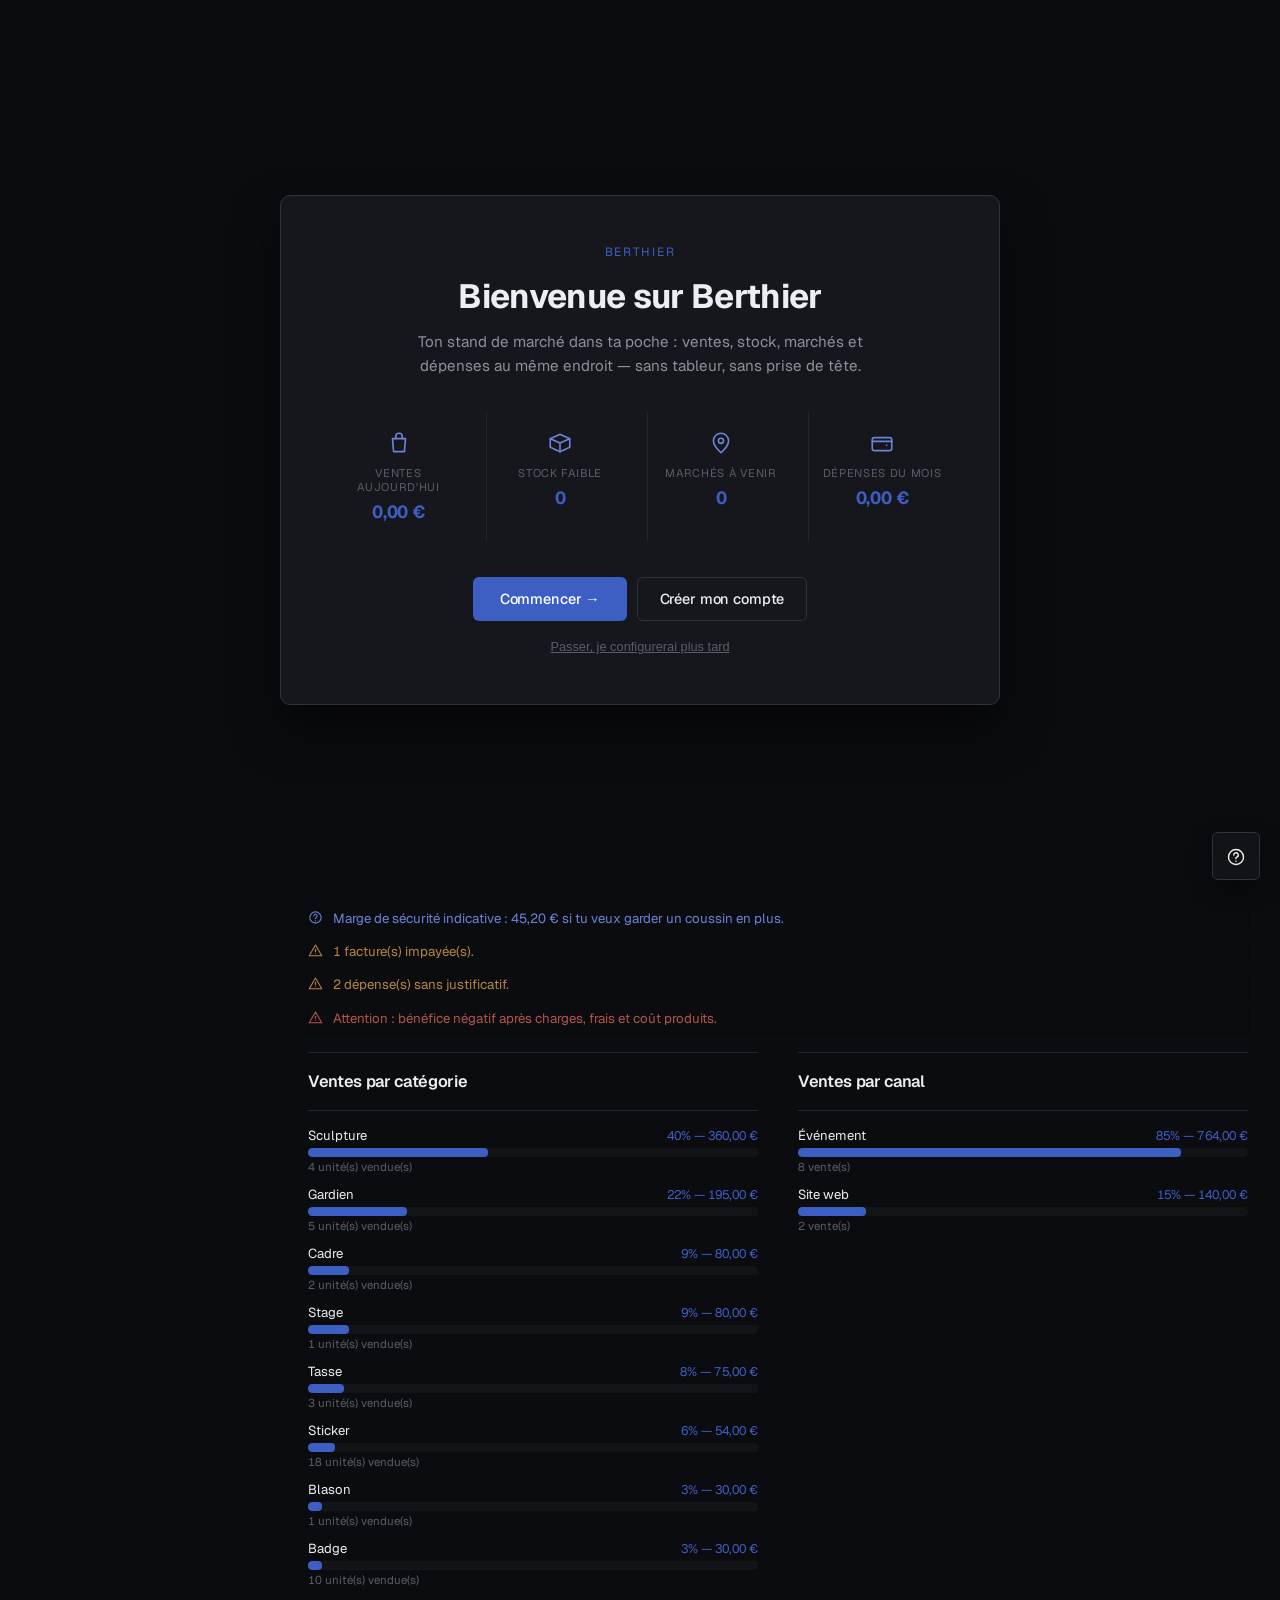
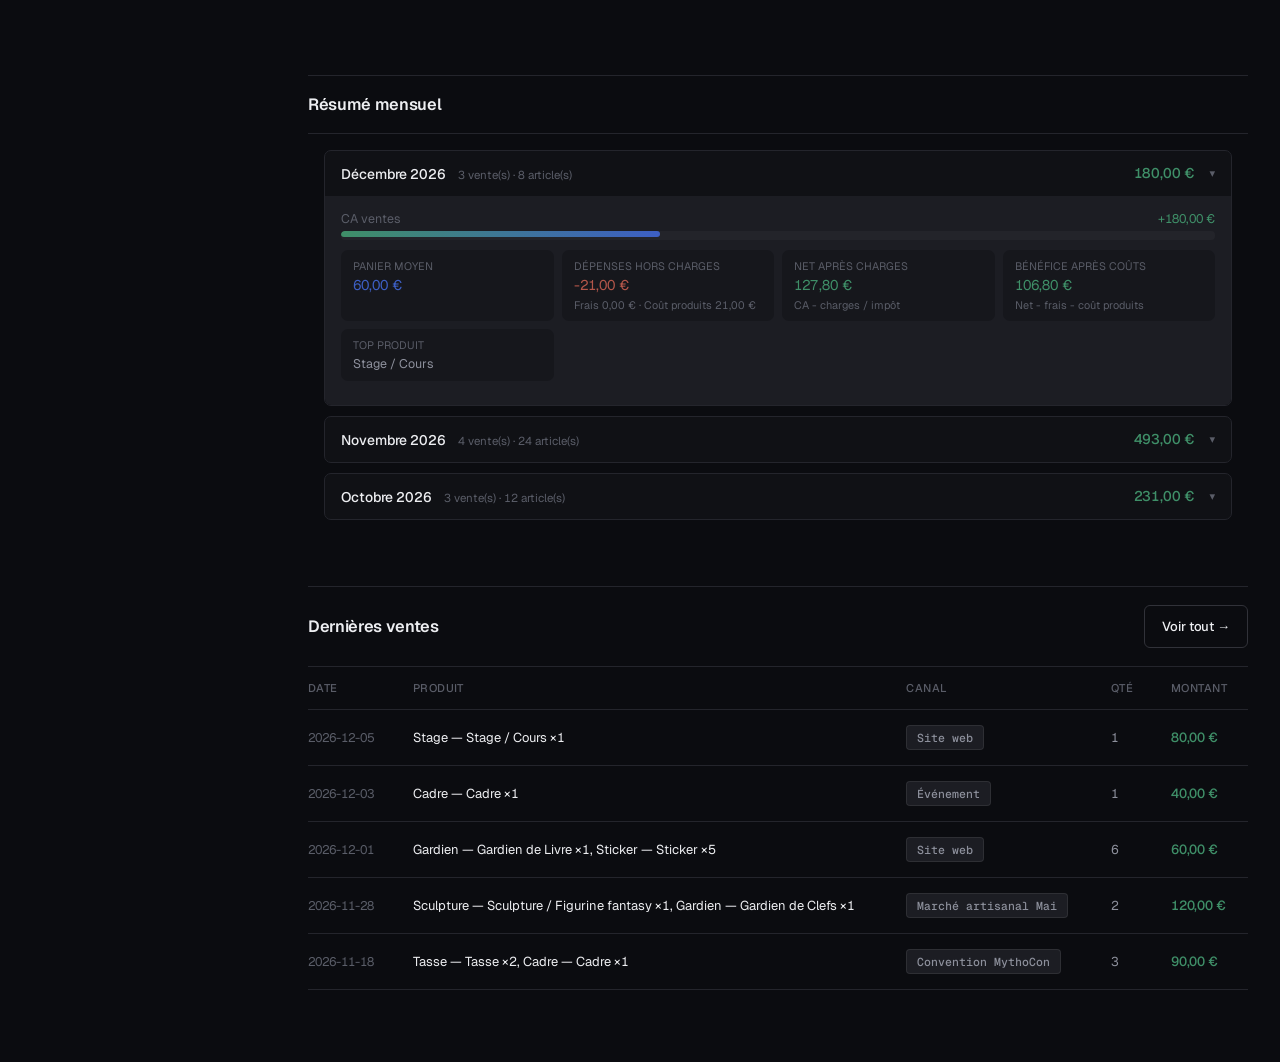
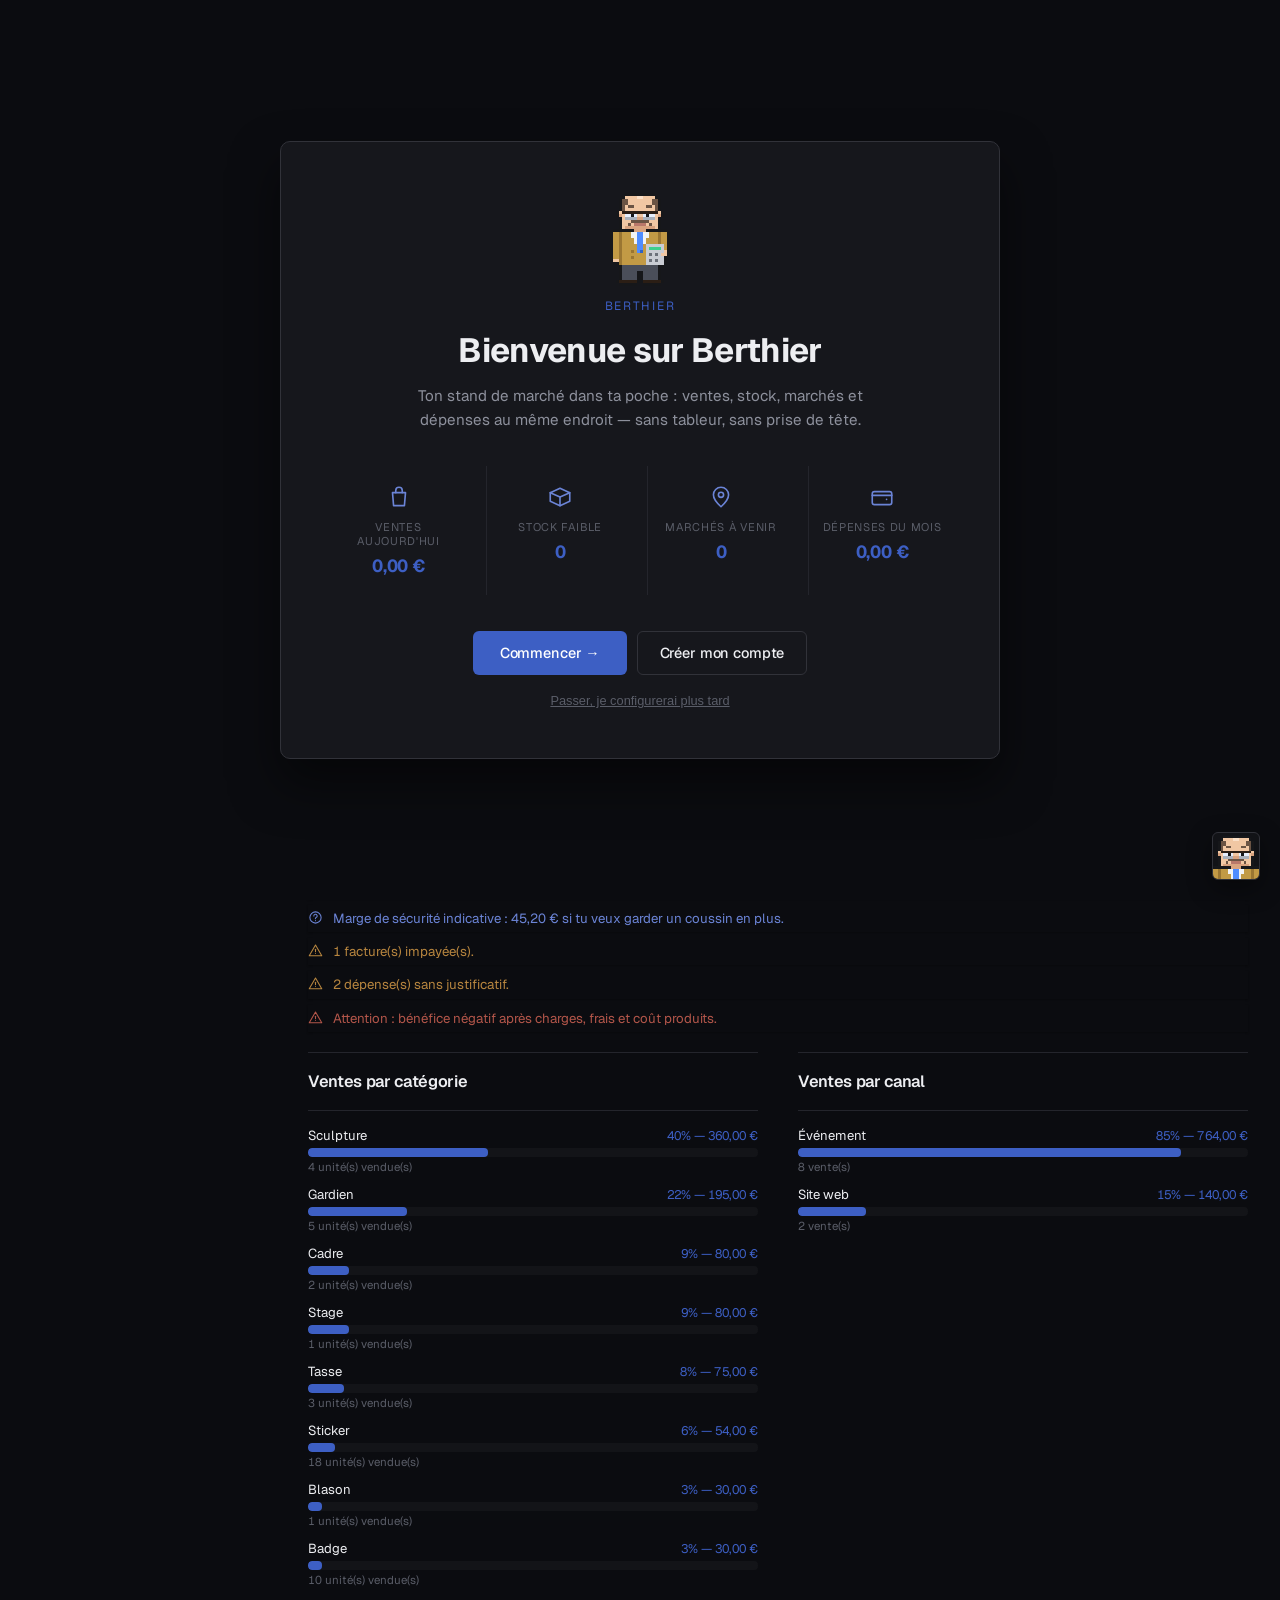
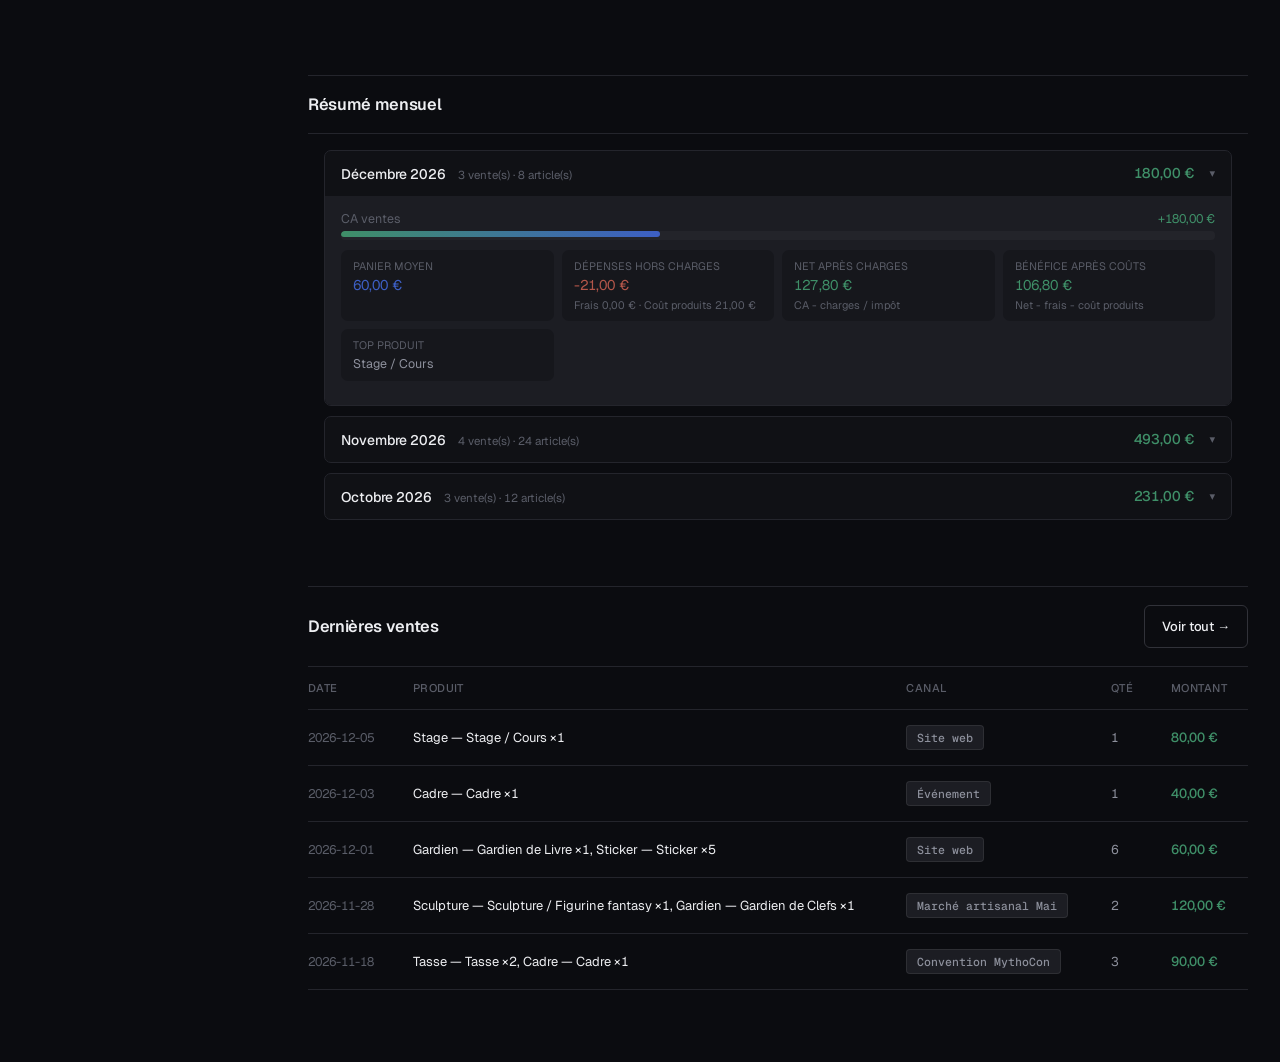
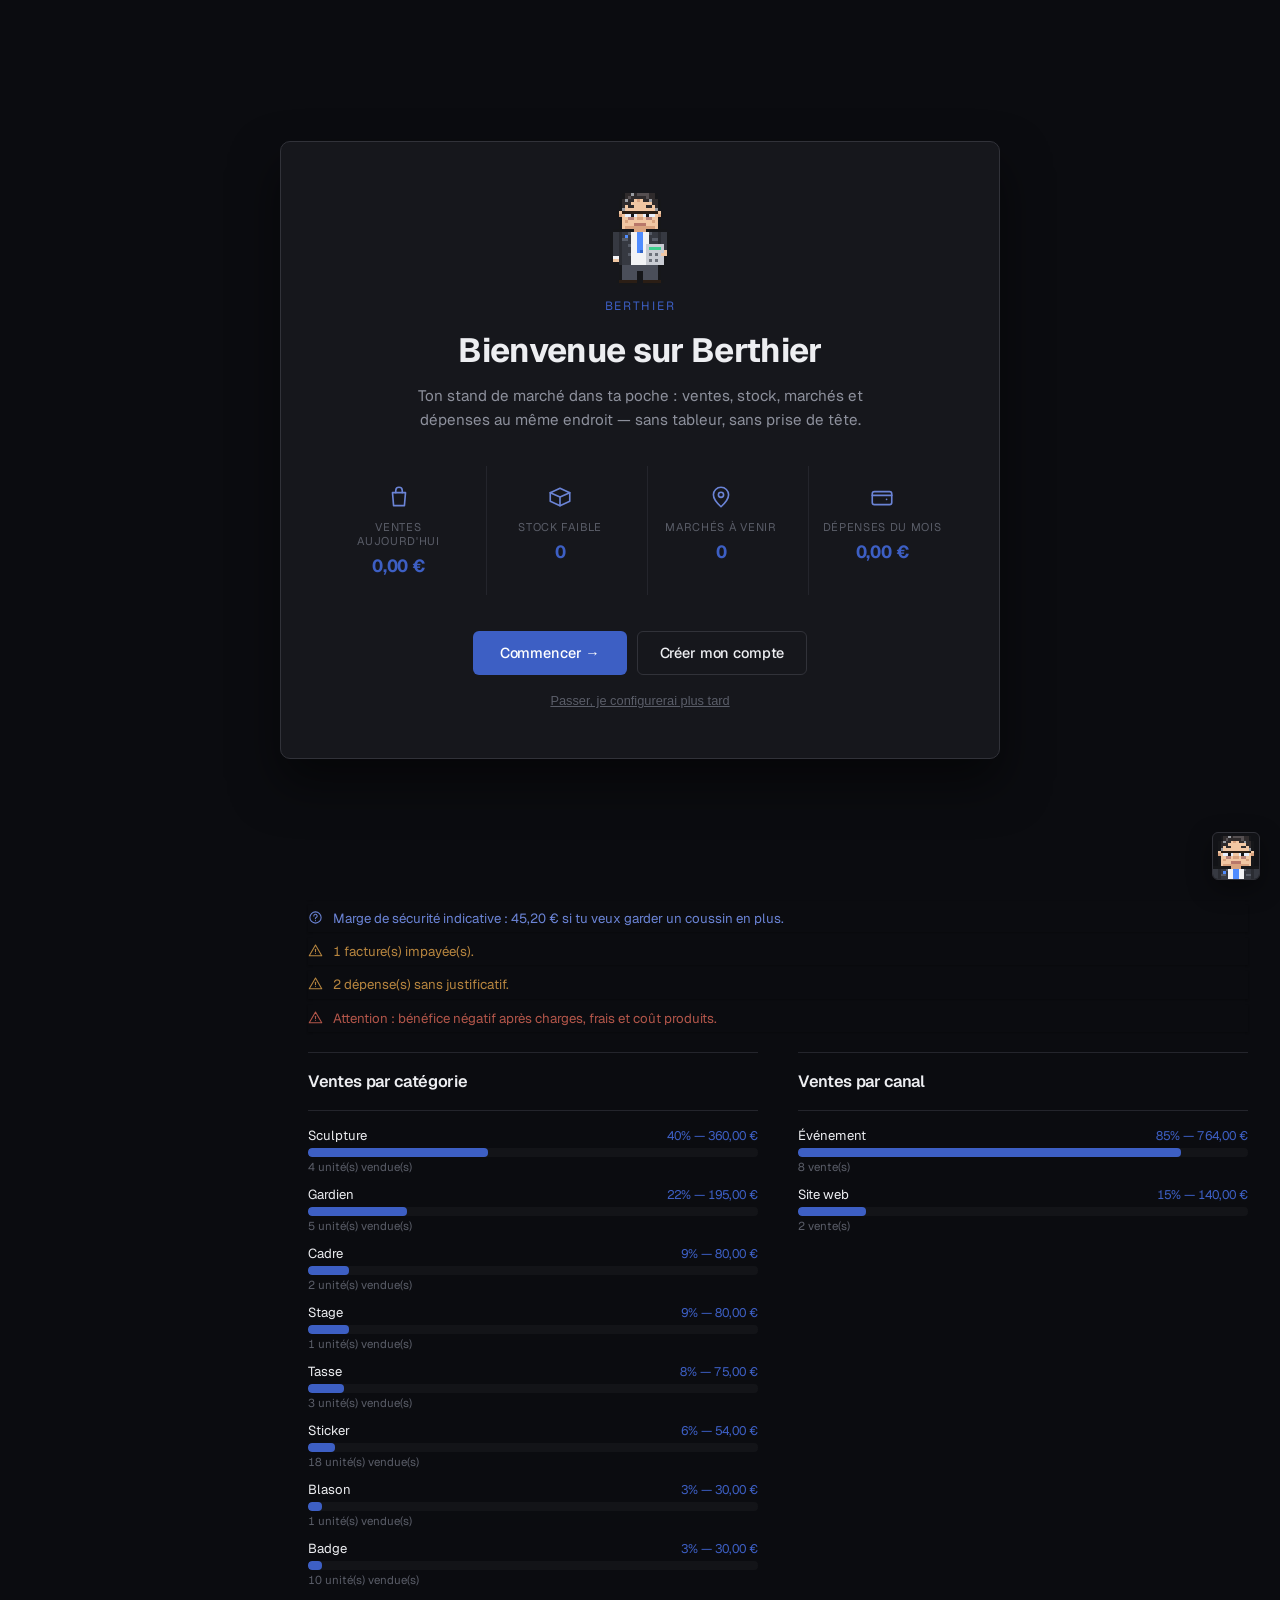
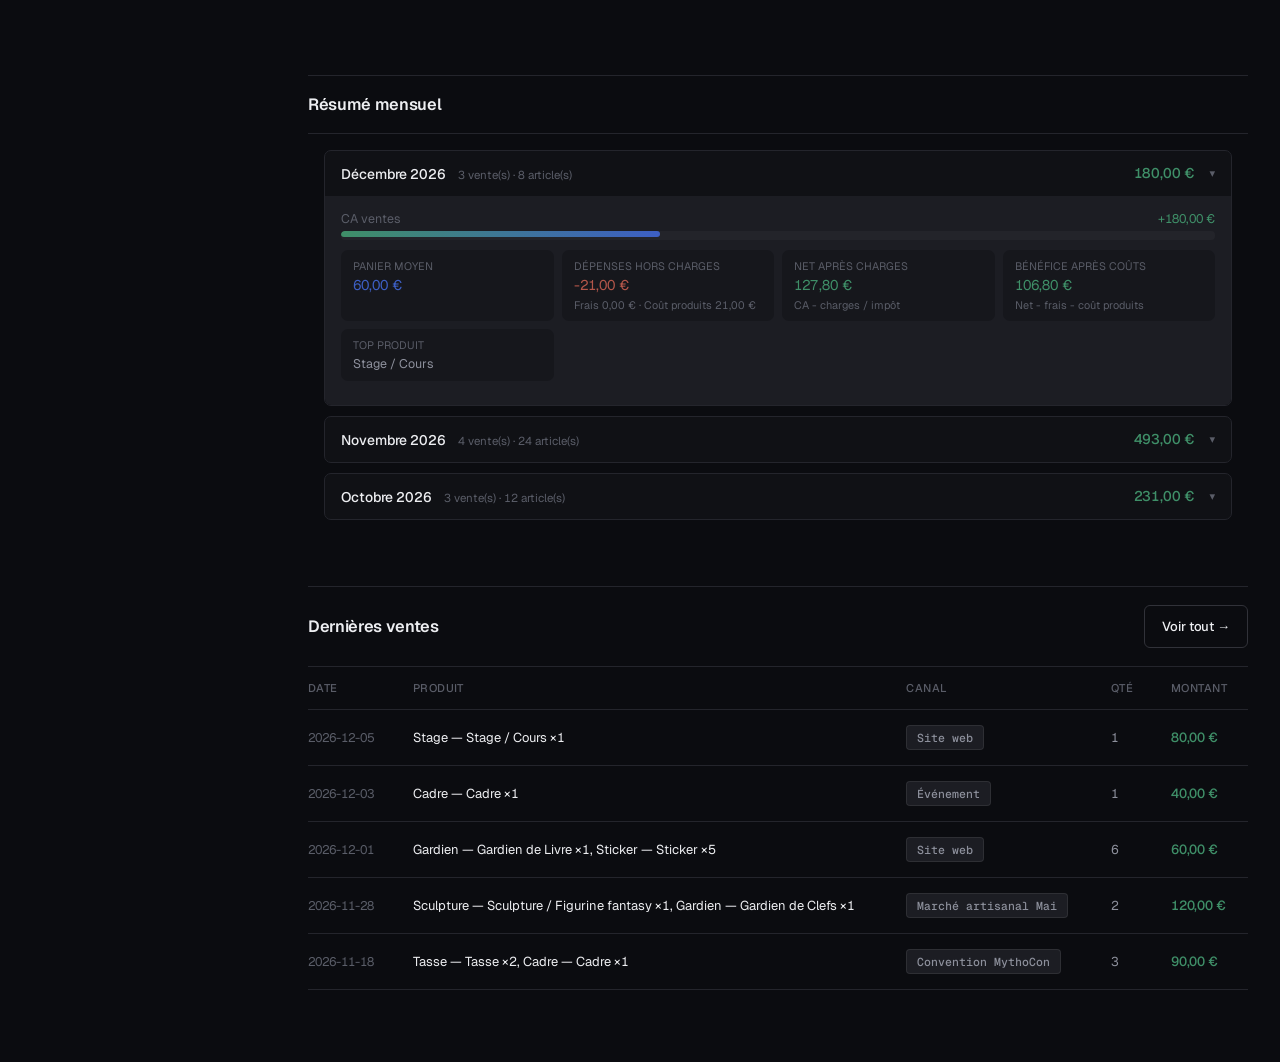
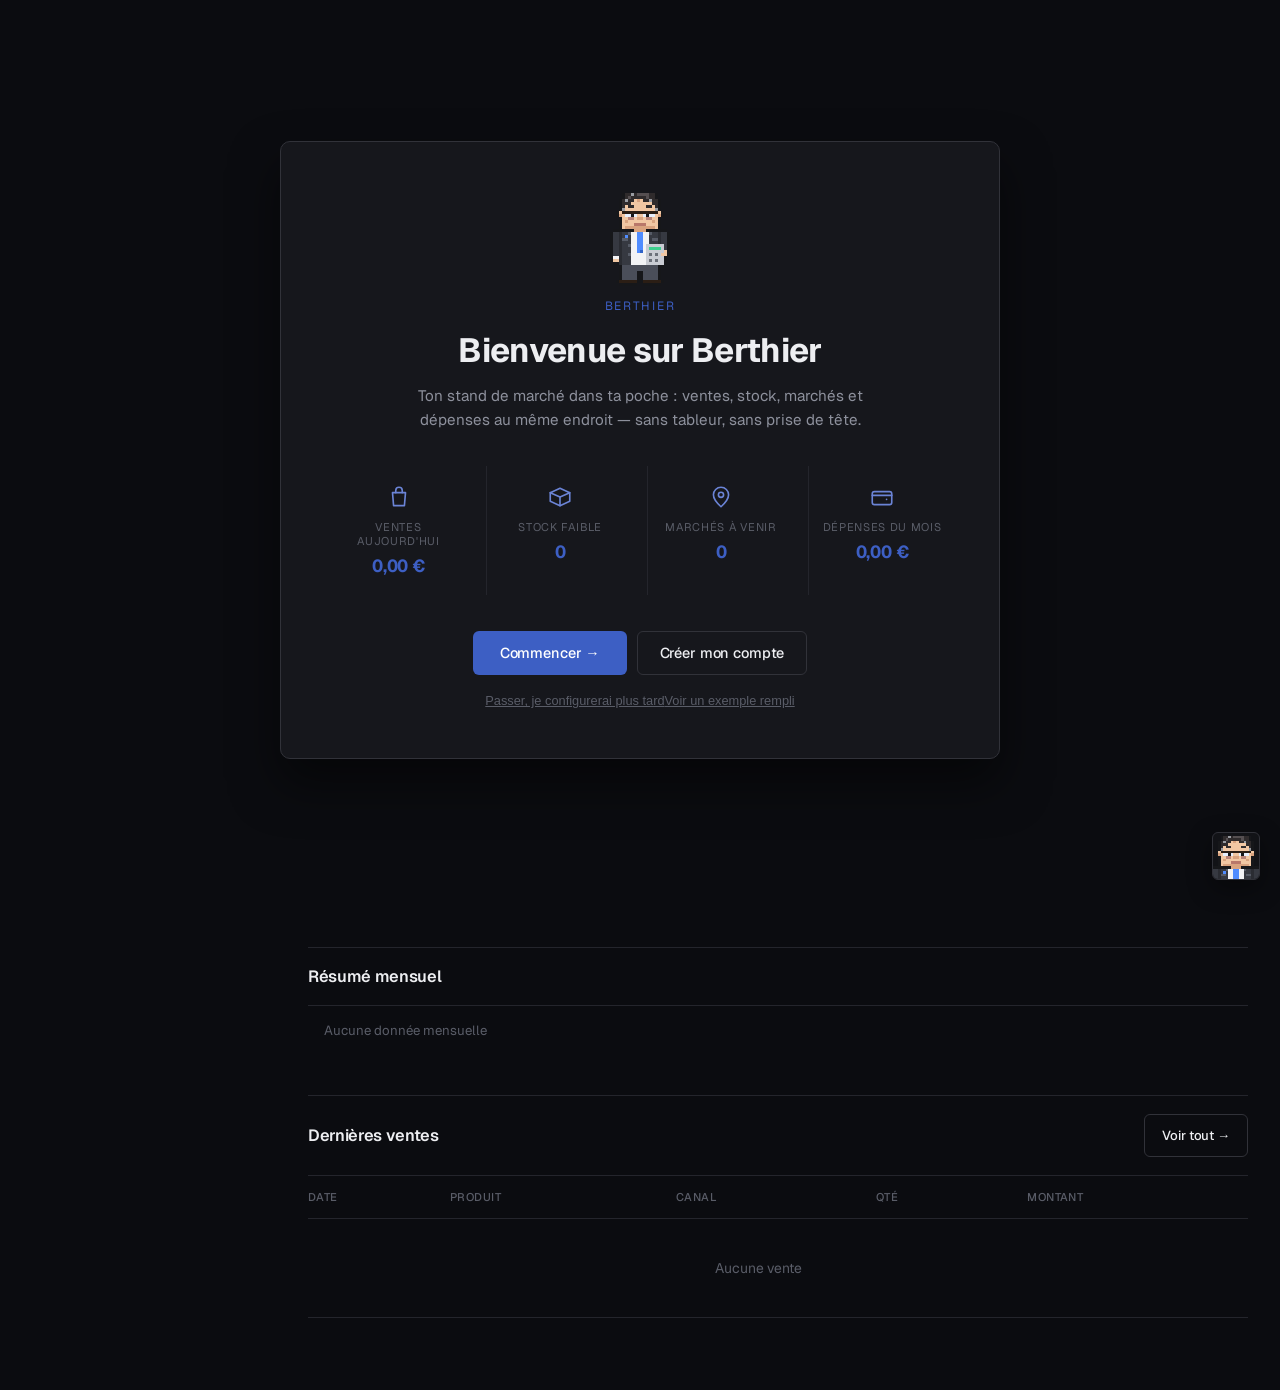
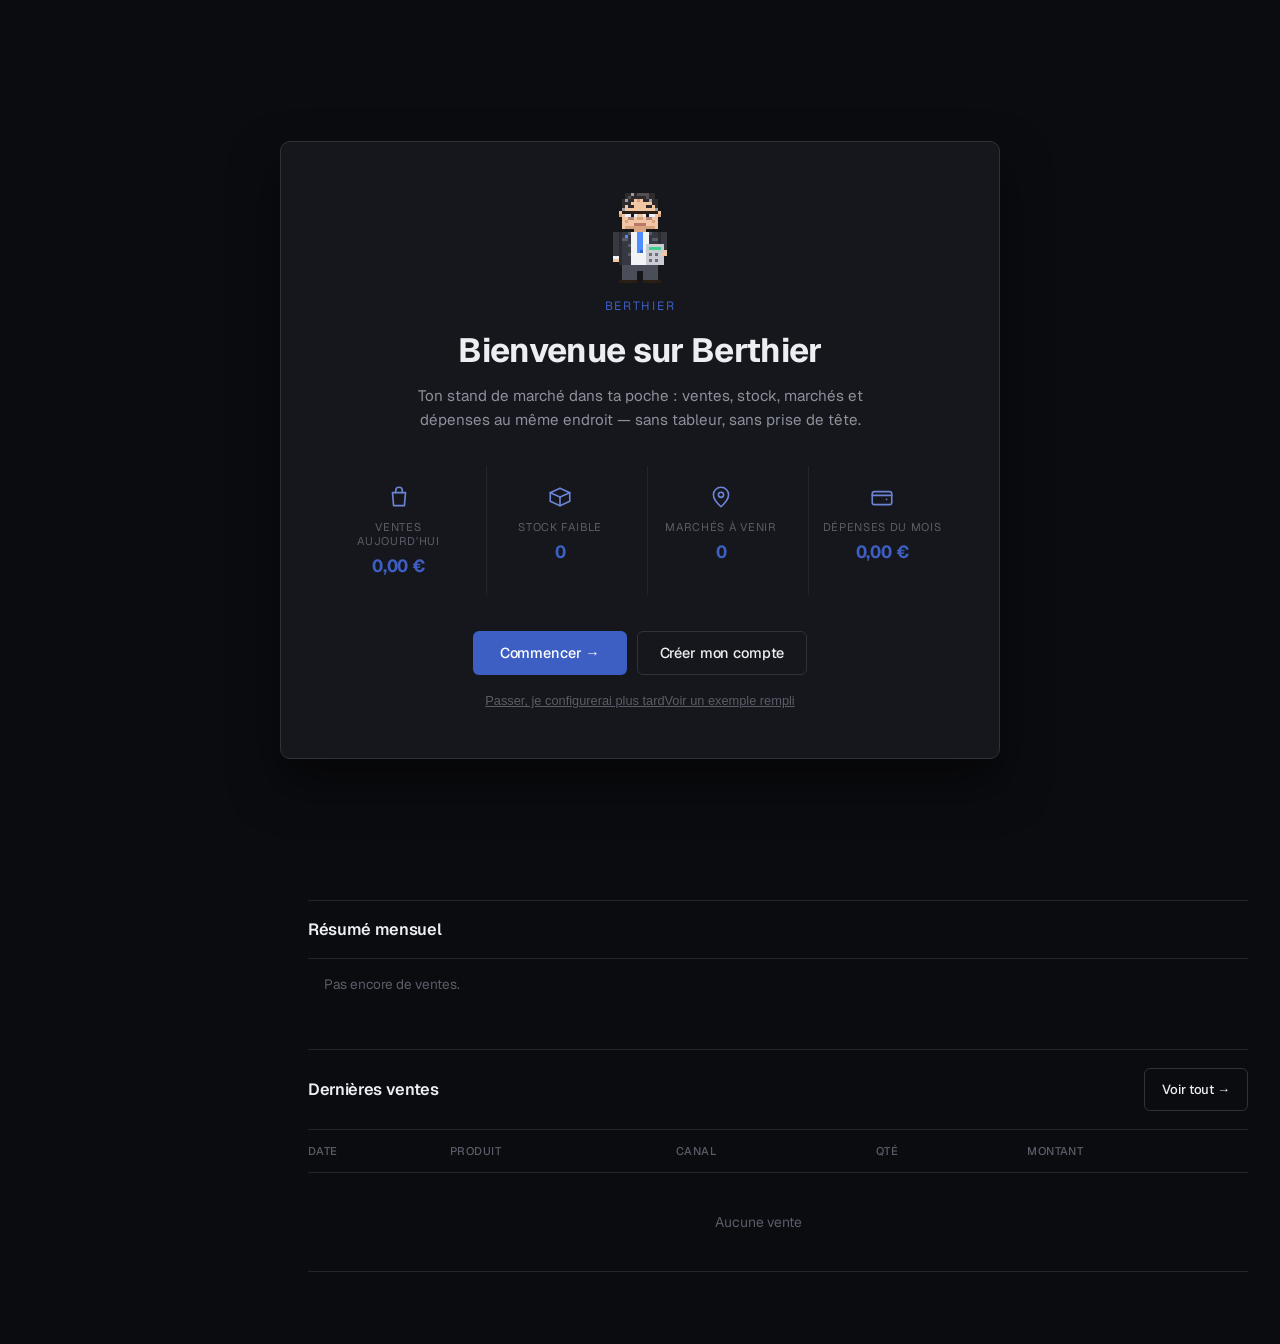
